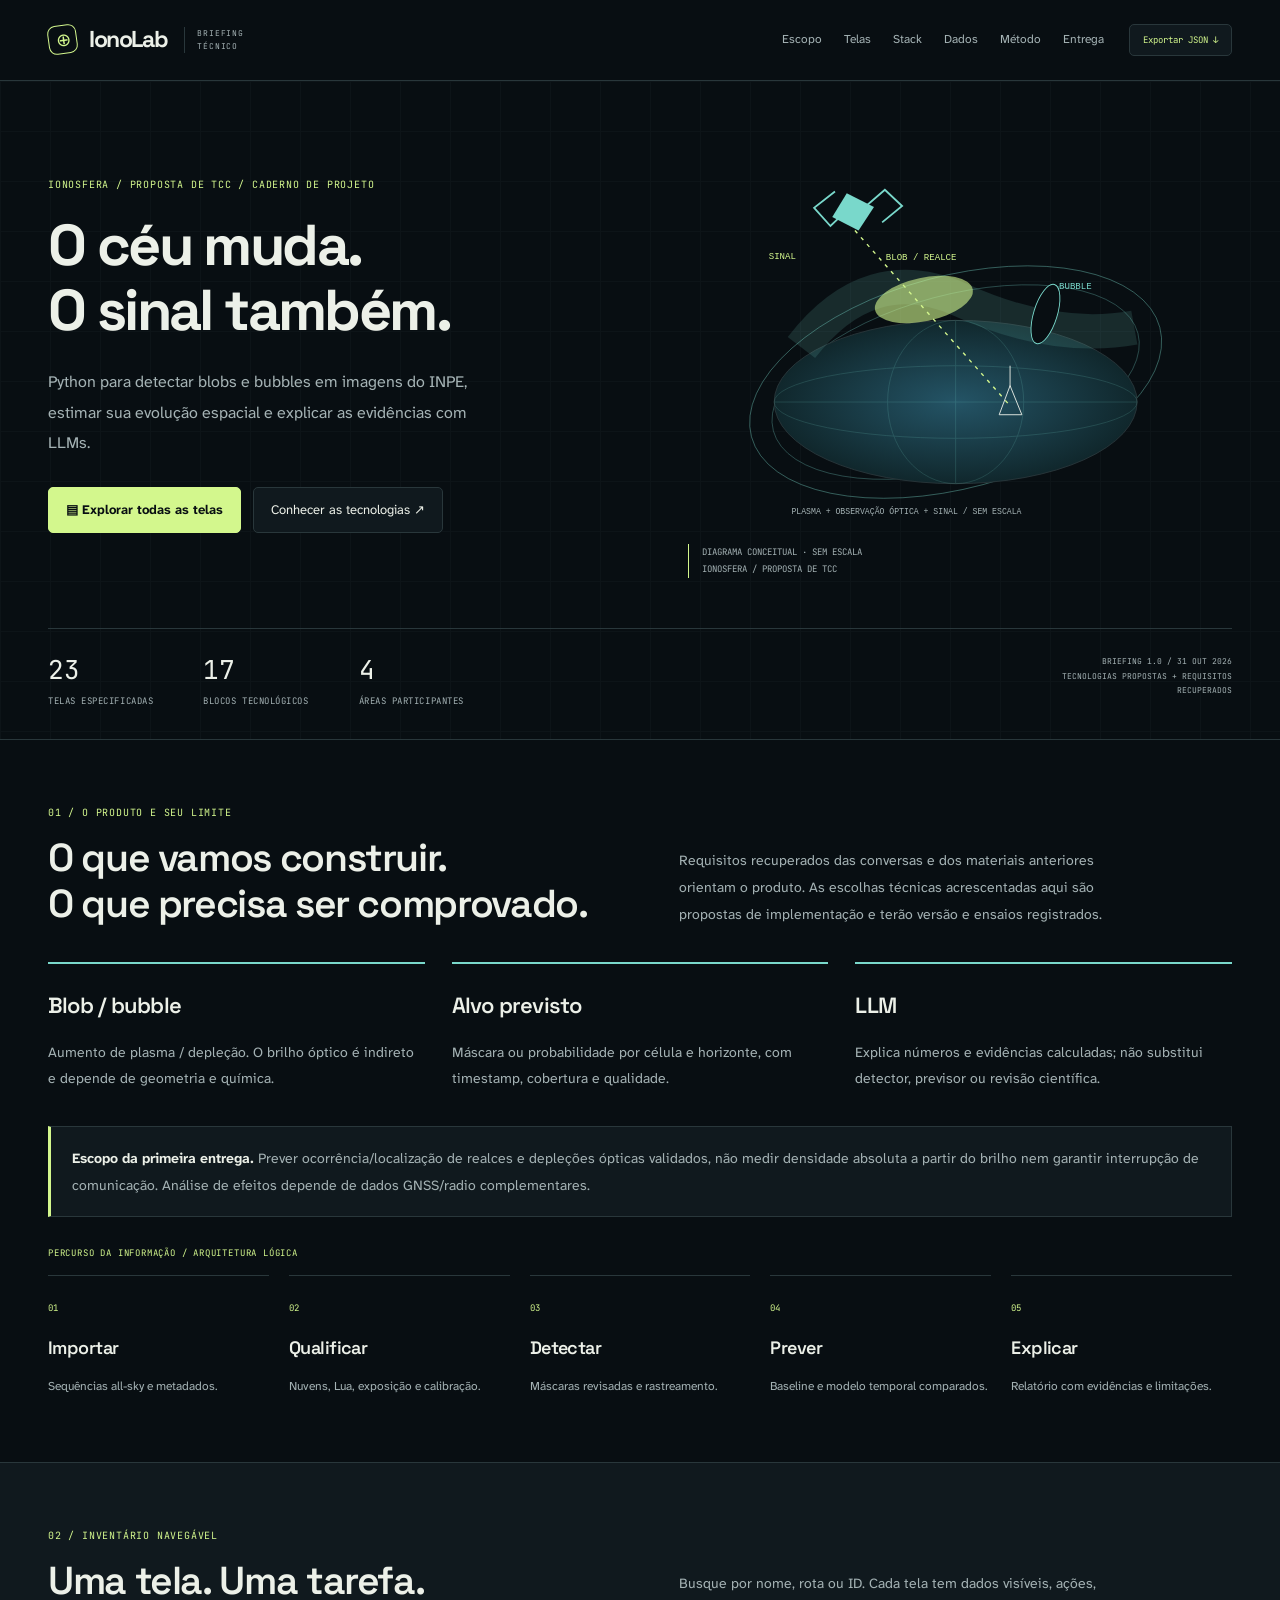
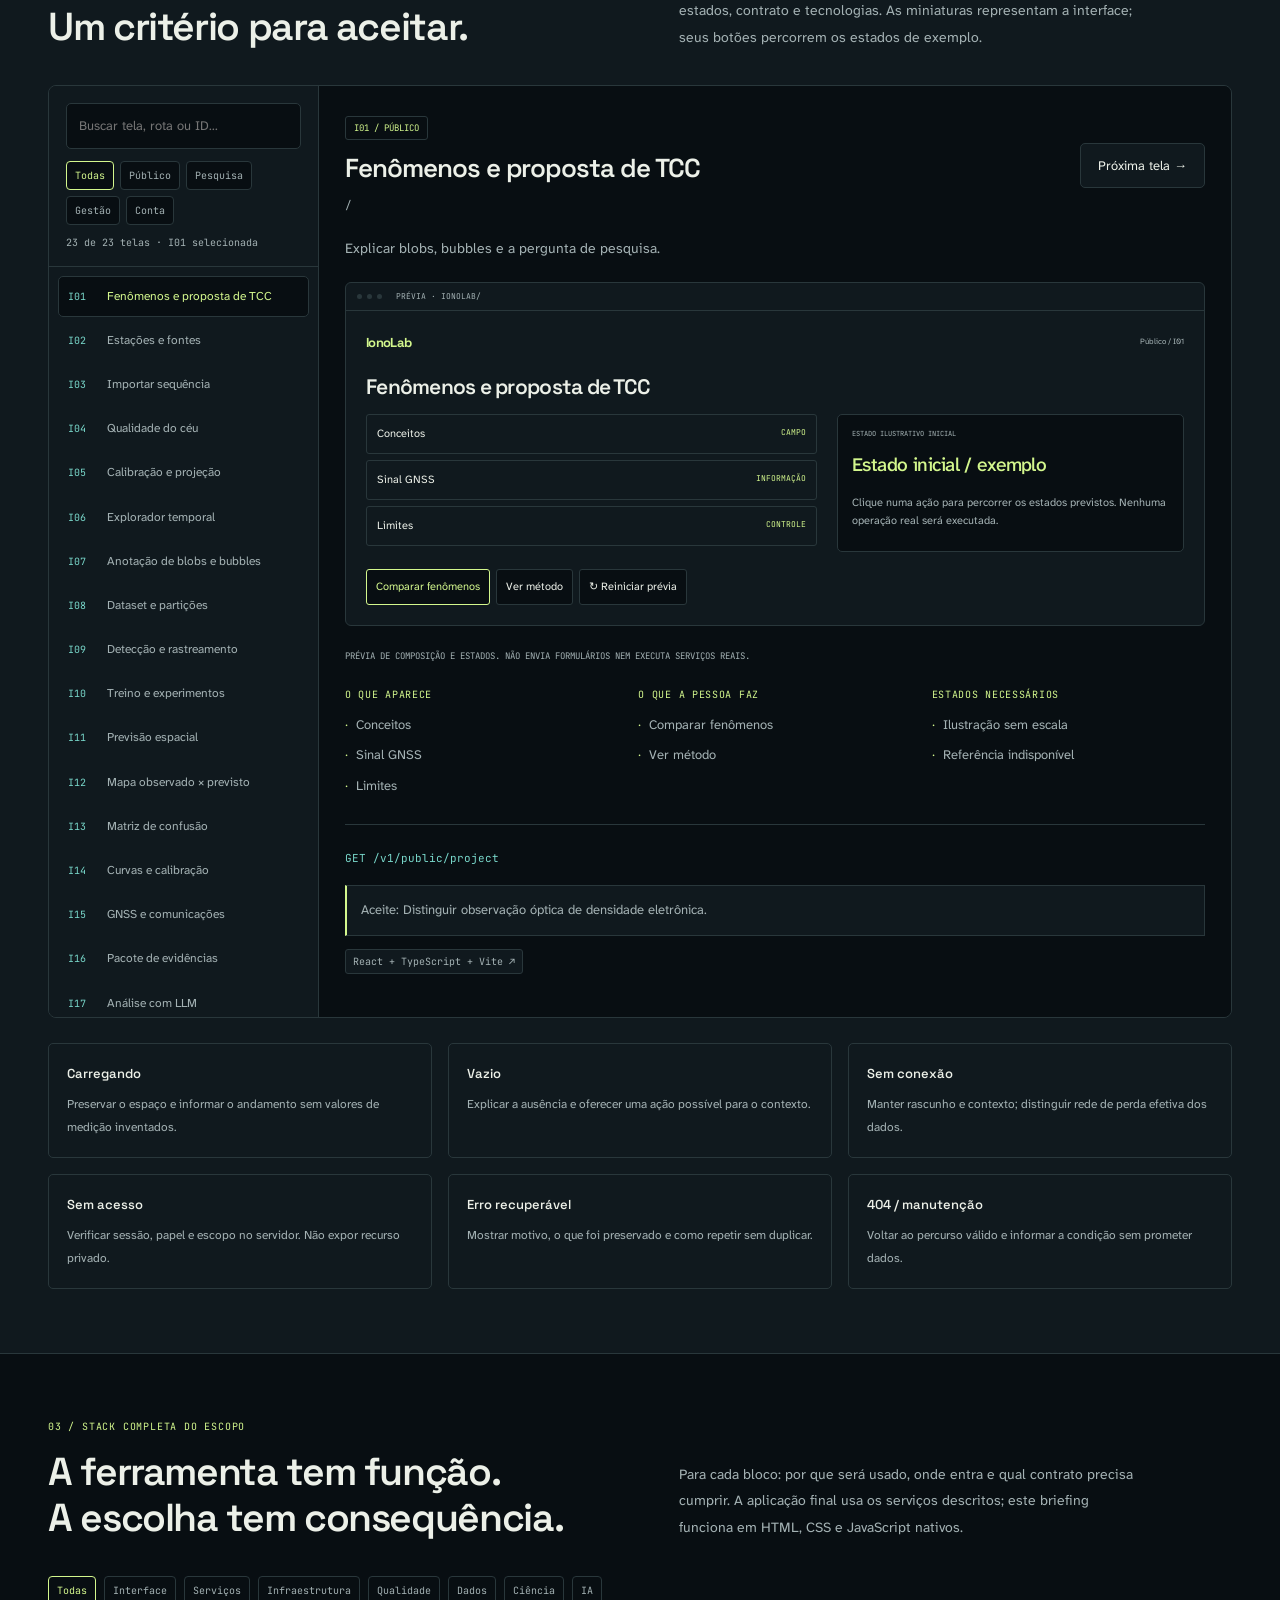
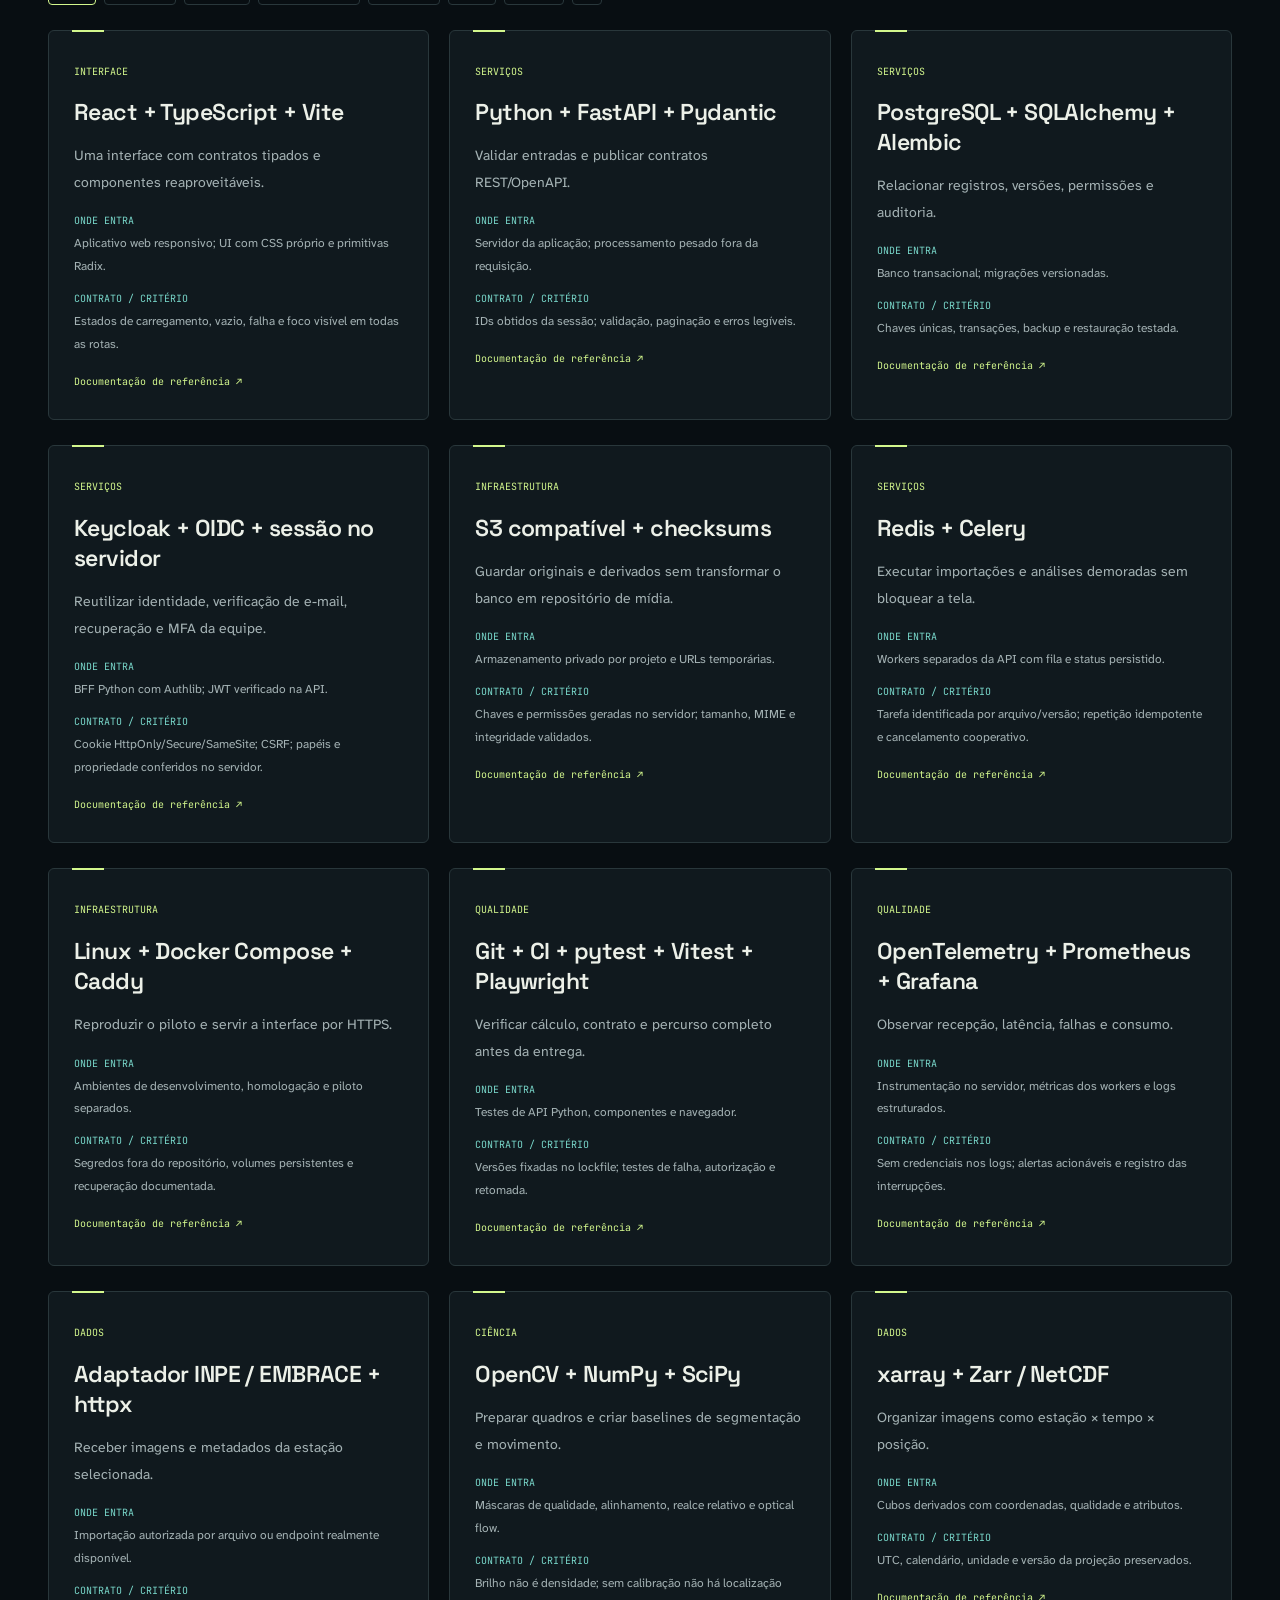
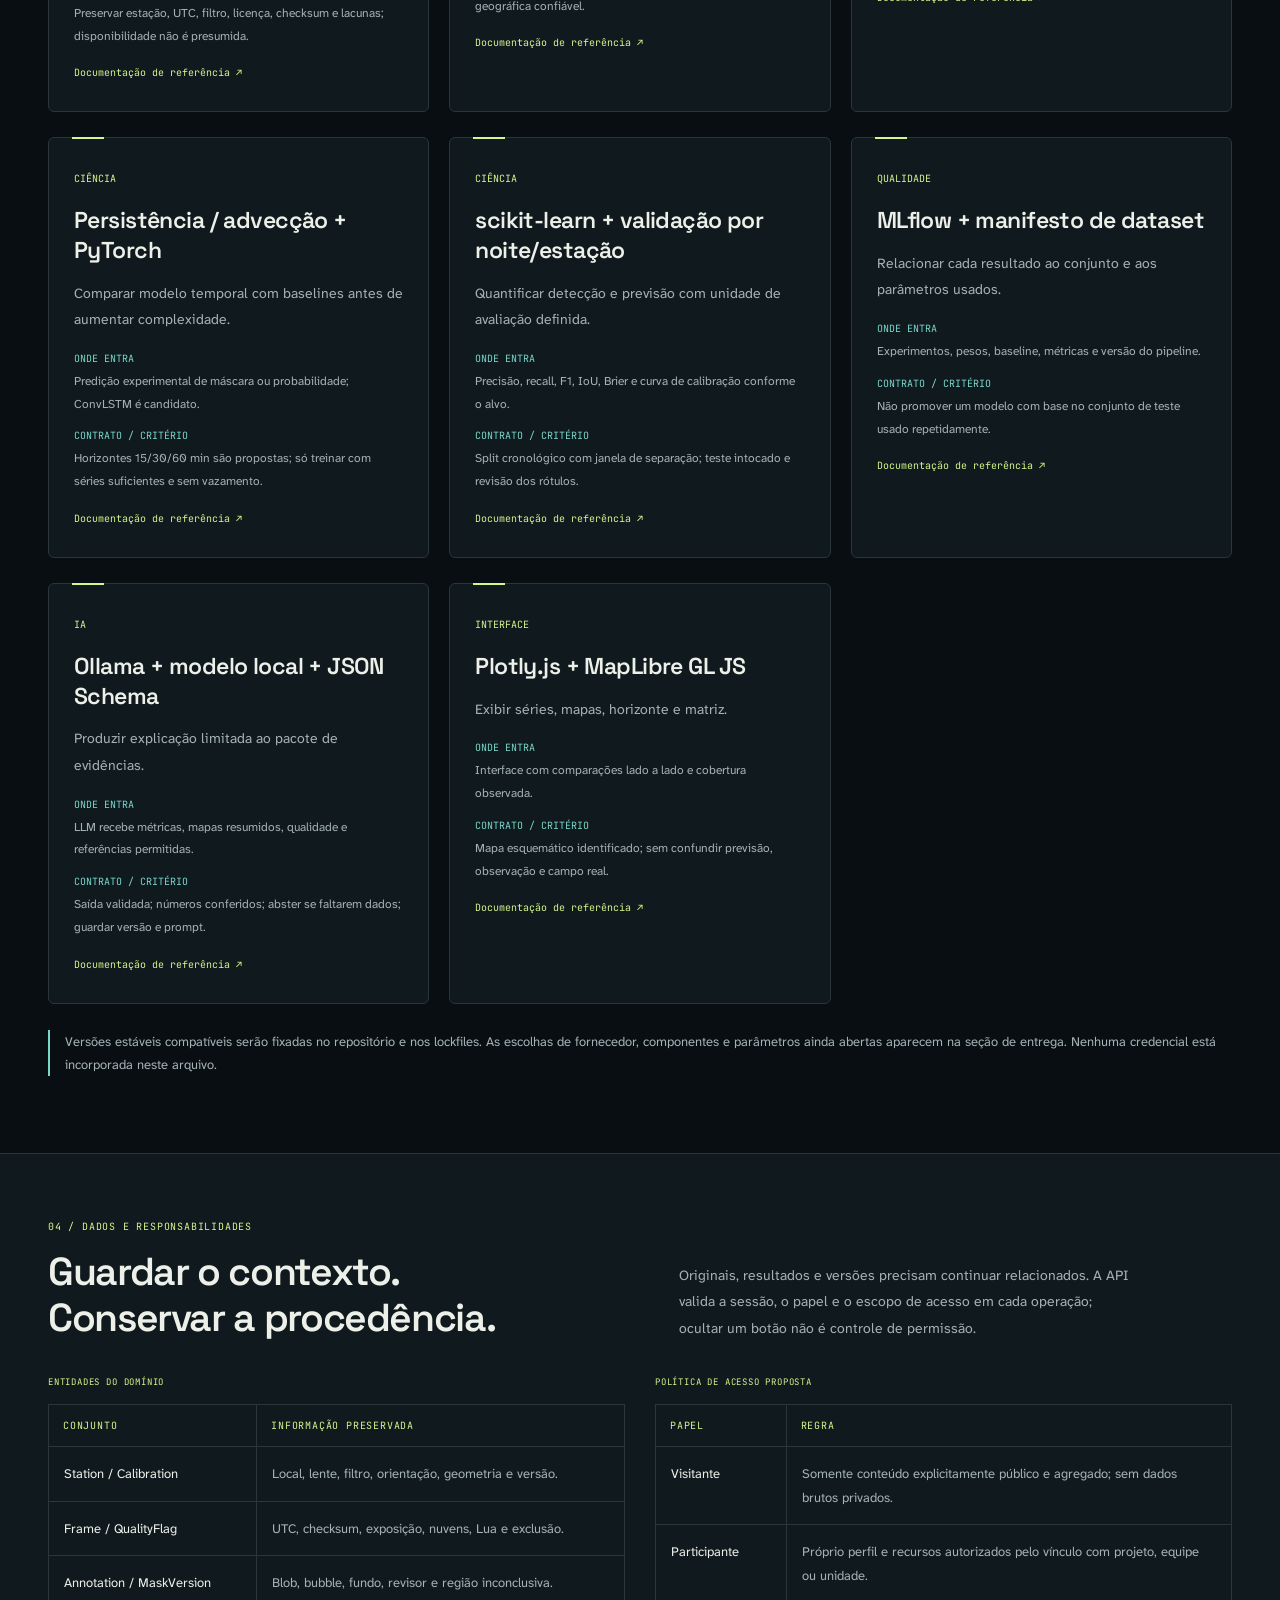
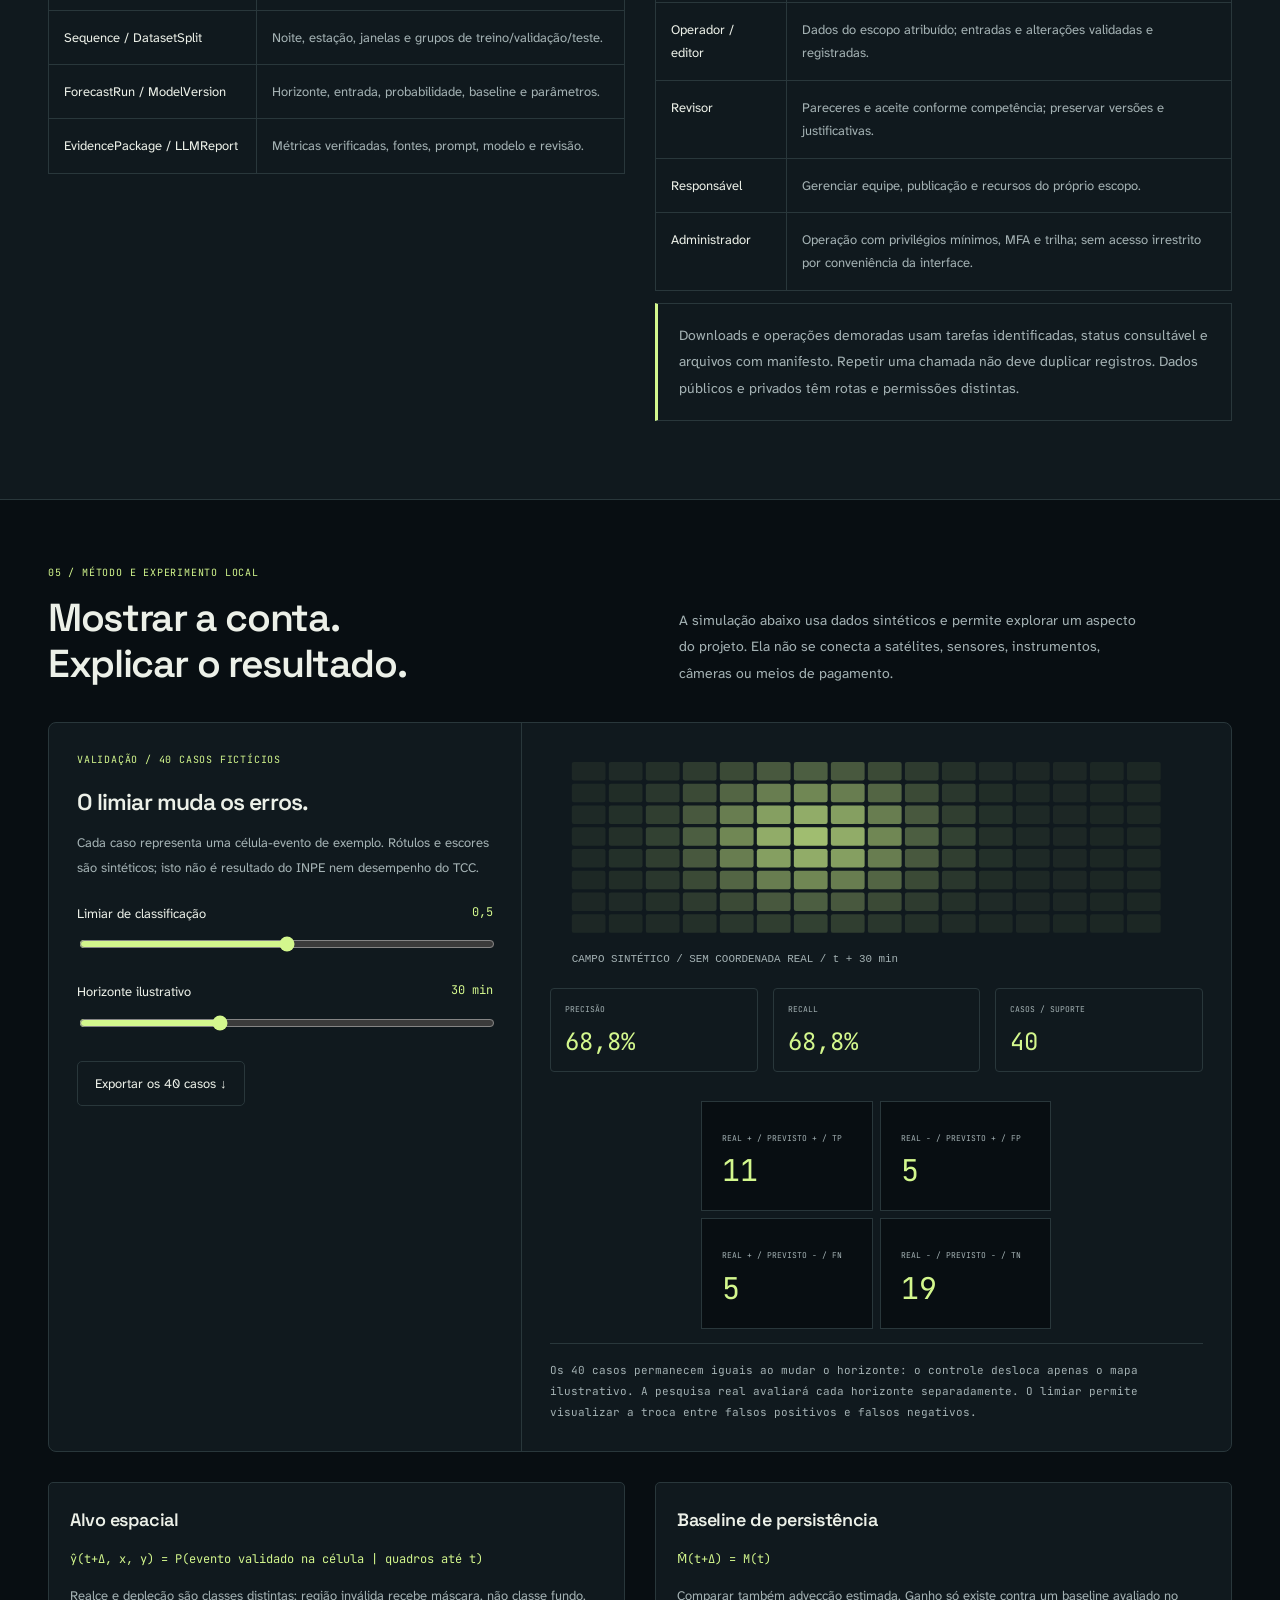
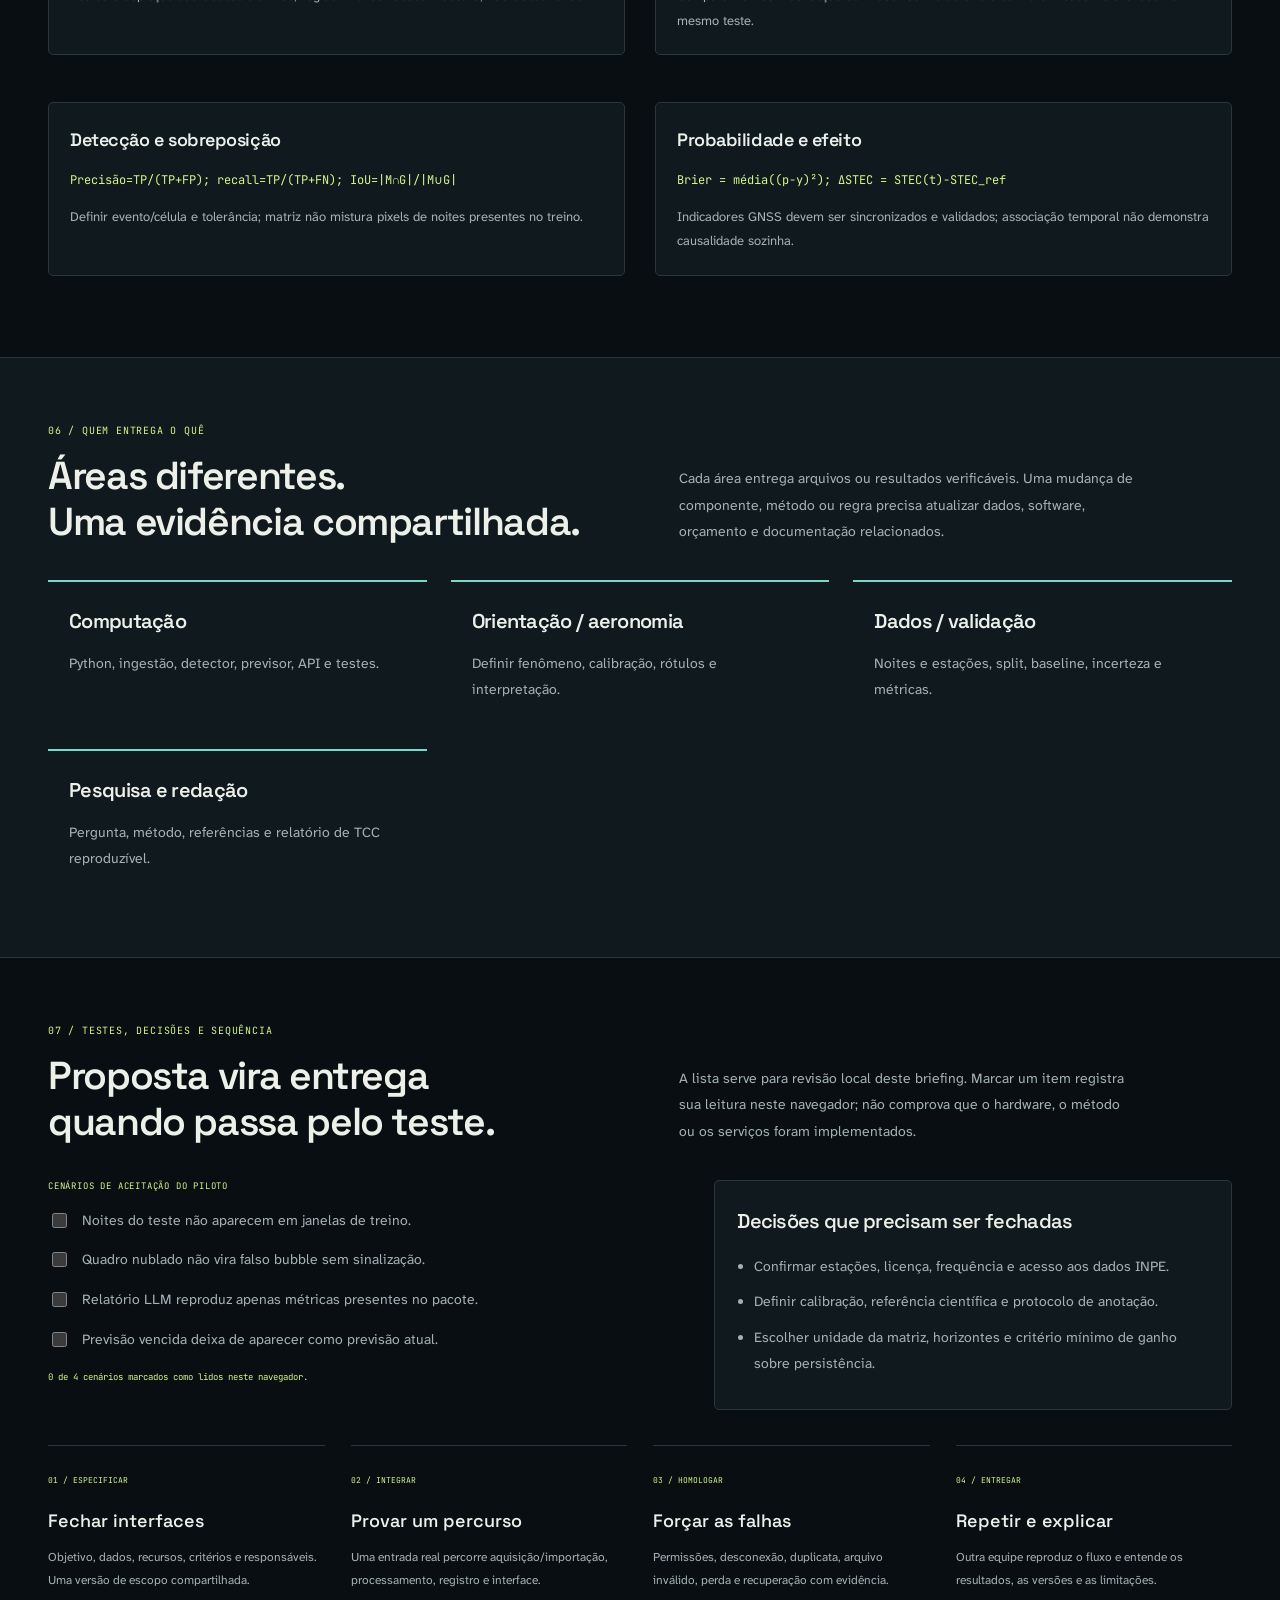
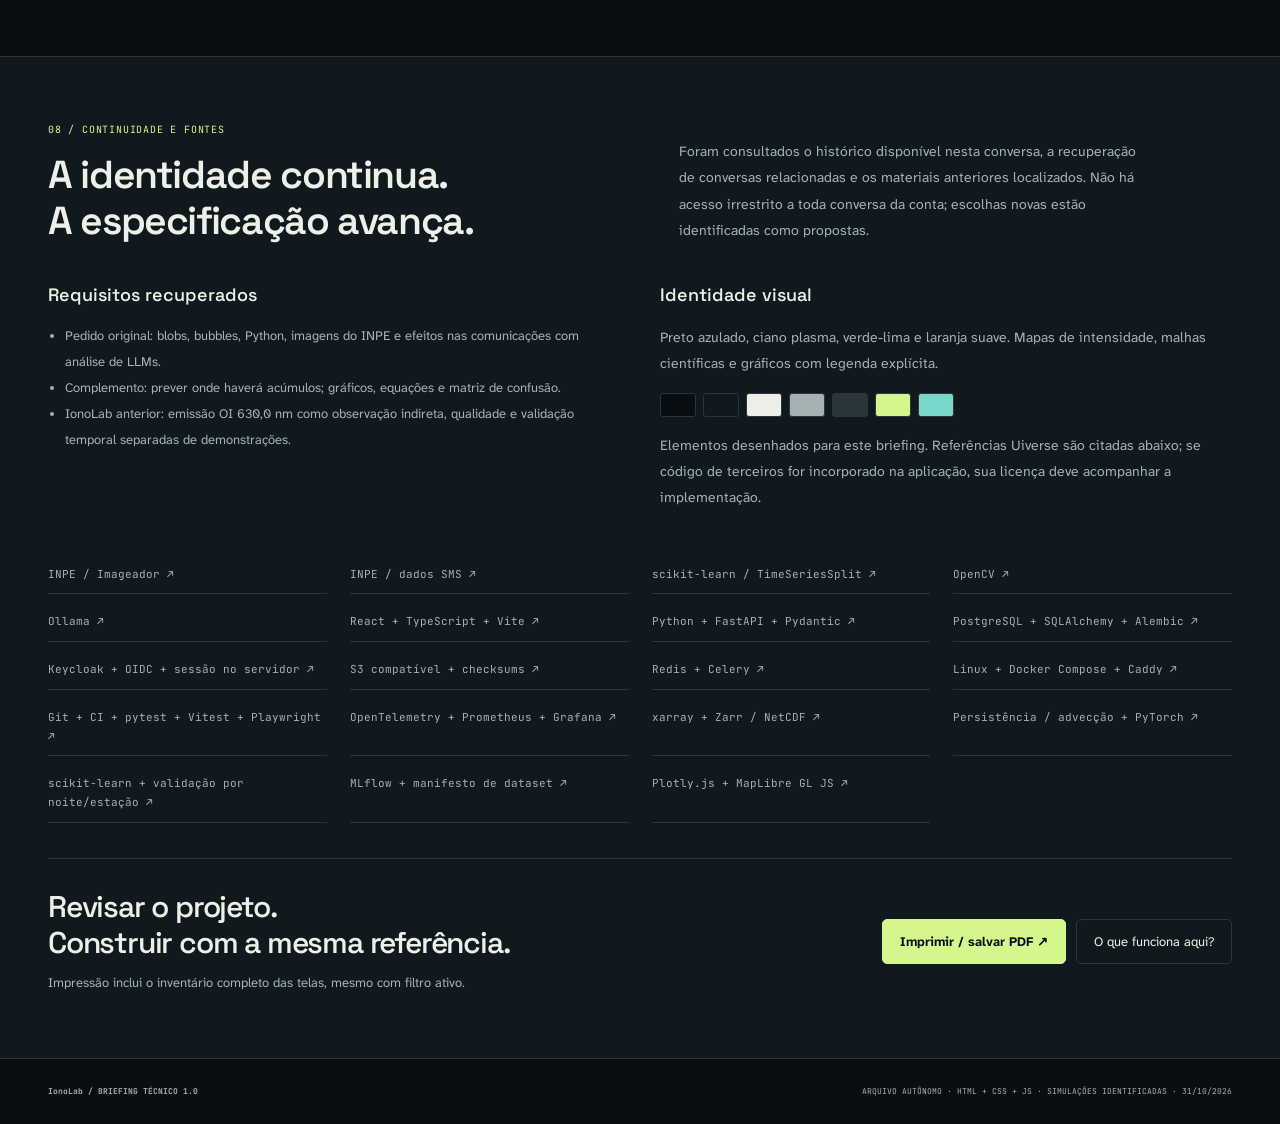
==== index.html @ 48315070 "feat: publica briefing com tipografia própria, fontes offline e documentação" ====
<!doctype html><html lang="pt-BR"><head><meta charset="utf-8"><meta name="viewport" content="width=device-width,initial-scale=1"><meta name="theme-color" content="#080e12"><meta name="description" content="Briefing técnico navegável — IonoLab. Tecnologias, telas, arquitetura, métodos e critérios de aceite."><title>IonoLab — Briefing técnico navegável</title><style>
:root{--bg:#080e12;--panel:#10191e;--ink:#ecf0e8;--muted:#a4b2b4;--line:#29373b;--accent:#d3f78d;--second:#79d8cb;--mono:ui-monospace,SFMono-Regular,Consolas,monospace;--sans:Inter,"Segoe UI",Arial,sans-serif;--serif:Georgia,"Times New Roman",serif;color-scheme:dark}*{box-sizing:border-box}html{scroll-behavior:smooth;scroll-padding-top:95px}body{margin:0;background:var(--bg);color:var(--ink);font:14px/1.7 var(--sans)}button,input,select{font:inherit;color:inherit}button,a,input,select{-webkit-tap-highlight-color:transparent}button,a{touch-action:manipulation}button{cursor:pointer}a{color:inherit;text-decoration:none}button:disabled{opacity:.4;cursor:default}button:focus-visible,a:focus-visible,input:focus-visible,select:focus-visible{outline:3px solid var(--second);outline-offset:4px}::selection{background:var(--accent);color:var(--bg)}.container{width:min(1240px,calc(100% - 96px));margin:auto}.skip{position:fixed;left:15px;top:-100px;z-index:100;background:var(--accent);color:var(--bg);padding:12px}.skip:focus{top:12px}.sr-only{position:absolute;width:1px;height:1px;overflow:hidden;clip-path:inset(50%);white-space:nowrap}header{position:sticky;top:0;z-index:20;background:var(--bg);border-bottom:1px solid var(--line)}.nav{height:80px;display:flex;align-items:center;gap:36px}.brand{font-size:23px;font-weight:850;letter-spacing:-.06em;display:flex;align-items:center;gap:12px;white-space:nowrap}.brand-icon{height:29px;width:29px;border:1px solid var(--accent);display:grid;place-items:center;color:var(--accent);border-radius:8px;font:18px var(--mono);transform:rotate(-8deg)}.brand small{font:7px/1.6 var(--mono);letter-spacing:.1em;white-space:normal;color:var(--muted);border-left:1px solid var(--line);padding-left:12px;margin-left:5px}.navlinks{margin-left:auto;display:flex;gap:25px;color:var(--muted);font-size:10px}.navlinks a:hover{color:var(--accent)}.menu-btn{display:none;border:1px solid var(--line);background:var(--panel);padding:7px 10px;border-radius:6px}.nav-export{border:1px solid var(--line);background:var(--panel);padding:9px 13px;font:9px var(--mono);border-radius:5px;color:var(--accent)}.eyebrow{font:9px/1.7 var(--mono);letter-spacing:.12em;text-transform:uppercase;color:var(--accent);display:block;margin-bottom:20px}.hero{position:relative;overflow:hidden;border-bottom:1px solid var(--line);padding:67px 0 0}.hero:before{content:"";position:absolute;inset:0;background-image:radial-gradient(var(--line) .7px,transparent .7px);background-size:23px 23px;opacity:.3;pointer-events:none}.hero-grid{display:grid;grid-template-columns:1.08fr 1fr;gap:35px;align-items:center;position:relative}.hero h1{font-size:clamp(40px,4.6vw,68px);line-height:1.06;letter-spacing:-.06em;font-weight:700;margin:0 0 25px;white-space:pre-line}.hero h1 em{font-style:normal;color:var(--accent)}.hero p{max-width:460px;font-size:14px;color:var(--muted);line-height:1.9}.hero-actions{display:flex;gap:12px;margin:29px 0 27px;flex-wrap:wrap}.btn{padding:12px 17px;border:1px solid var(--line);border-radius:5px;display:inline-flex;align-items:center;justify-content:center;gap:9px;background:var(--panel);color:var(--ink);font-size:11px;line-height:1.5;transition:transform .2s,border-color .2s}.btn:hover{border-color:var(--accent);transform:translateY(-2px)}.btn.primary{background:var(--accent);border-color:var(--accent);color:var(--bg);font-weight:700}.hero-diagram{min-width:0;position:relative}.hero-diagram svg{display:block;width:100%;height:auto}.diagram-caption{font:8px/1.8 var(--mono);color:var(--muted);border-left:1px solid var(--accent);padding-left:13px;margin:15px 0 10px}.hero-strip{position:relative;display:flex;gap:50px;border-top:1px solid var(--line);margin-top:40px;padding:25px 0}.hero-strip b{font:26px var(--mono);display:block;line-height:1.2}.hero-strip span{font:8px var(--mono);letter-spacing:.06em;color:var(--muted);text-transform:uppercase}.edition{margin-left:auto;max-width:220px;font:8px/1.8 var(--mono);color:var(--muted);text-align:right}.section{padding:64px 0;border-bottom:1px solid var(--line)}.section.alt{background:var(--panel)}.section-head{display:grid;grid-template-columns:1.1fr .9fr;gap:60px;align-items:end;margin-bottom:35px}.section-head h2{font-size:39px;line-height:1.15;letter-spacing:-.045em;margin:0;font-weight:600}.section-head p{font-size:12px;color:var(--muted);line-height:1.9;margin:0;max-width:460px}.section-head .eyebrow{margin-bottom:14px}.scope-grid{display:grid;grid-template-columns:repeat(3,1fr);gap:27px}.scope-item{border-top:2px solid var(--second);padding:22px 0}.scope-item h3{font-size:22px;letter-spacing:-.035em;margin:0 0 13px}.scope-item p{font-size:12px;color:var(--muted);margin:0}.scope-note{padding:18px 21px;border:1px solid var(--line);background:var(--panel);border-left:3px solid var(--accent);font-size:12px;color:var(--muted);margin-top:12px}.scope-note strong{color:var(--ink)}.subheading{font:9px var(--mono);letter-spacing:.09em;text-transform:uppercase;color:var(--accent);margin:30px 0 16px}.flow{display:grid;grid-template-columns:repeat(5,1fr);gap:20px}.flow-item{border-top:1px solid var(--line);padding-top:16px}.flow-item small{font:9px var(--mono);color:var(--accent)}.flow-item h3{font-size:18px;font-weight:550;letter-spacing:-.03em;margin:11px 0}.flow-item p{font-size:11px;color:var(--muted);margin:0}.explorer{display:grid;grid-template-columns:270px 1fr;border:1px solid var(--line);border-radius:8px;overflow:hidden}.sidebar{background:var(--panel);border-right:1px solid var(--line);min-width:0}.search-area{padding:17px;border-bottom:1px solid var(--line)}.search-area input{width:100%;border:1px solid var(--line);border-radius:5px;padding:10px 12px;font-size:11px;background:var(--bg)}.filters{display:flex;gap:6px;flex-wrap:wrap;margin-top:12px}.chip{font:9px var(--mono);border:1px solid var(--line);border-radius:4px;background:var(--bg);padding:6px 8px;line-height:1.5;color:var(--muted)}.chip[aria-pressed=true]{border-color:var(--accent);color:var(--accent)}.search-count{font:8px var(--mono);color:var(--muted);margin:11px 0 0}.screen-list{max-height:750px;overflow:auto;padding:9px;scrollbar-width:thin;scrollbar-color:var(--line) transparent}.screen-button{width:100%;display:flex;gap:12px;text-align:left;border:1px solid transparent;background:transparent;color:var(--muted);font-size:11px;line-height:1.5;padding:10px 9px;border-radius:5px;margin-bottom:3px}.screen-button span:first-child{font:9px var(--mono);color:var(--second);width:27px;flex-shrink:0;padding-top:3px}.screen-button.active{border-color:var(--line);background:var(--bg);color:var(--accent)}.screen-button:hover{border-color:var(--line)}.workspace{padding:26px;min-width:0;background:var(--bg)}.detail-top{display:flex;justify-content:space-between;gap:25px;align-items:center;margin-bottom:17px}.badge{font:8px var(--mono);text-transform:uppercase;color:var(--accent);border:1px solid var(--line);padding:5px 8px;border-radius:3px;display:inline-block}.detail-top h3{font-size:26px;letter-spacing:-.04em;font-weight:600;line-height:1.2;margin:12px 0 6px}.detail-top code{font:10px var(--mono);color:var(--muted);overflow-wrap:anywhere}.next-btn{font-size:10px;flex-shrink:0;padding:8px 12px}.screen-goal{font-size:12px;line-height:1.8;color:var(--muted);margin:0 0 20px}.mock-frame{border:1px solid var(--line);border-radius:6px;overflow:hidden;margin-bottom:22px;background:var(--panel)}.mock-bar{height:28px;display:flex;align-items:center;gap:5px;padding:0 11px;border-bottom:1px solid var(--line);font:8px var(--mono);color:var(--muted)}.mock-bar i{width:5px;height:5px;background:var(--line);border-radius:50%}.mock-bar span{margin-left:9px;white-space:nowrap;overflow:hidden;text-overflow:ellipsis}.mock{padding:20px;min-height:240px;position:relative}.mock-top{display:flex;align-items:center;justify-content:space-between;margin-bottom:20px;font-size:8px;color:var(--muted)}.mock-top b{font-weight:800;font-size:13px;letter-spacing:-.05em;color:var(--accent)}.mock-headline{font-size:20px;line-height:1.2;letter-spacing:-.035em;font-weight:600;margin:0 0 15px}.mock-content{display:grid;grid-template-columns:1.3fr 1fr;gap:20px}.mock-rows{margin:0;padding:0;list-style:none}.mock-rows li{padding:9px 10px;border:1px solid var(--line);border-radius:3px;font-size:9px;display:flex;justify-content:space-between;margin-bottom:6px;gap:15px}.mock-rows small{color:var(--accent);font:7px var(--mono);padding-top:3px}.mock-state{border:1px solid var(--line);border-radius:5px;padding:14px;background:var(--bg)}.mock-state>span{font:7px var(--mono);color:var(--muted);display:block;margin-bottom:10px}.mock-state b{font-size:18px;color:var(--accent);font-weight:500;letter-spacing:-.03em}.mock-state p{font-size:9px;line-height:1.7;color:var(--muted);margin:10px 0 0}.mock-actions{display:flex;gap:6px;flex-wrap:wrap;margin-top:17px}.mock-action{font-size:8px;border:1px solid var(--line);border-radius:3px;padding:7px 9px;background:var(--bg);color:var(--ink)}.mock-action:first-child{border-color:var(--accent);color:var(--accent)}.mock-caption{font:8px/1.7 var(--mono);color:var(--muted);margin:0 0 24px}.spec-grid{display:grid;grid-template-columns:1fr 1fr 1fr;gap:20px}.spec h4{font:8px var(--mono);text-transform:uppercase;letter-spacing:.07em;color:var(--accent);margin:0 0 12px}.spec ul{list-style:none;margin:0;padding:0}.spec li{font-size:11px;color:var(--muted);margin-bottom:7px;padding-left:11px;position:relative;line-height:1.7}.spec li:before{content:'·';color:var(--accent);position:absolute;left:0}.contract{margin-top:20px;padding-top:18px;border-top:1px solid var(--line)}.contract code{font:10px/1.8 var(--mono);overflow-wrap:anywhere;color:var(--second)}.accept{border:1px solid var(--line);border-left:2px solid var(--accent);background:var(--panel);padding:12px 14px;font-size:11px;color:var(--muted);line-height:1.8}.tech-links{display:flex;gap:7px;flex-wrap:wrap}.tech-links button{font:8px var(--mono);border:1px solid var(--line);background:var(--panel);padding:5px 7px;border-radius:3px;color:var(--muted)}.global-states{display:grid;grid-template-columns:repeat(3,1fr);gap:16px;margin-top:25px}.global-states article{border:1px solid var(--line);border-radius:5px;padding:18px}.global-states h3{font-size:13px;margin:0 0 8px;font-weight:550}.global-states p{font-size:11px;color:var(--muted);margin:0}.tech-filters{display:flex;gap:8px;flex-wrap:wrap;margin-bottom:25px}.tech-grid{display:grid;grid-template-columns:repeat(3,1fr);gap:20px}.tech-card{border:1px solid var(--line);border-radius:6px;background:var(--panel);padding:23px;scroll-margin-top:110px;position:relative}.tech-card:before{content:'';position:absolute;left:23px;top:-1px;width:32px;height:2px;background:var(--accent)}.tech-card small{font:8px var(--mono);text-transform:uppercase;color:var(--accent)}.tech-card h3{font-size:21px;font-weight:550;line-height:1.3;letter-spacing:-.035em;margin:14px 0}.tech-card p{font-size:12px;color:var(--muted);line-height:1.85}.tech-card dl{margin:19px 0 0}.tech-card dt{font:8px var(--mono);color:var(--second);text-transform:uppercase;margin-top:14px;margin-bottom:5px}.tech-card dd{font-size:10px;color:var(--muted);line-height:1.8;margin:0}.tech-card a{font:8px var(--mono);display:inline-block;margin-top:19px;color:var(--accent)}.stack-note{border-left:2px solid var(--second);padding-left:15px;font-size:11px;color:var(--muted);margin-top:26px}.data-grid{display:grid;grid-template-columns:1fr 1fr;gap:30px}.data-table{width:100%;border-collapse:collapse;font-size:11px}.data-table th{text-align:left;font:8px var(--mono);letter-spacing:.08em;color:var(--accent);padding:14px;background:var(--panel);border:1px solid var(--line)}.data-table td{padding:15px;border:1px solid var(--line);color:var(--muted);vertical-align:top;line-height:1.8}.data-table td:first-child{color:var(--ink);min-width:130px}.data-table code{font:9px var(--mono);overflow-wrap:anywhere;color:var(--second)}.method-card{border:1px solid var(--line);padding:21px;border-radius:5px;background:var(--panel);margin-bottom:17px;break-inside:avoid}.method-card h3{font-size:16px;font-weight:550;letter-spacing:-.025em;margin:0 0 12px}.method-card code{font:11px/1.9 var(--mono);display:block;overflow-wrap:anywhere;color:var(--accent)}.method-card p{font-size:11px;line-height:1.8;color:var(--muted);margin:13px 0 0}.lab{display:grid;grid-template-columns:.8fr 1.2fr;border:1px solid var(--line);border-radius:8px;overflow:hidden;background:var(--panel)}.lab-controls{padding:28px;border-right:1px solid var(--line)}.lab-controls h3{font-size:23px;line-height:1.25;letter-spacing:-.04em;margin:0 0 15px;font-weight:550}.lab-controls p{font-size:11px;color:var(--muted);line-height:1.9;margin:0 0 23px}.control{margin-bottom:20px}.control label{display:flex;justify-content:space-between;gap:20px;font-size:11px;line-height:1.6}.control output{color:var(--accent);font:11px var(--mono)}.control input[type=range]{width:100%;margin-top:12px;accent-color:var(--accent)}.control select,.control input[type=number]{width:100%;border:1px solid var(--line);background:var(--bg);padding:9px;margin-top:9px;border-radius:4px}.lab-output{padding:28px;min-width:0;align-content:center;display:grid;gap:14px}.lab-output svg{display:block;width:100%;height:auto}.lab-summary{font:10px/1.9 var(--mono);color:var(--muted);border-top:1px solid var(--line);padding-top:16px}.metrics-row{display:grid;grid-template-columns:repeat(3,1fr);gap:15px;margin-bottom:15px}.mini-metric{border:1px solid var(--line);border-radius:4px;padding:14px}.mini-metric span{font:8px var(--mono);color:var(--muted);display:block;line-height:1.6}.mini-metric b{font:24px var(--mono);color:var(--accent);display:block;margin-top:10px}.matrix{display:grid;grid-template-columns:1fr 1fr;gap:7px;max-width:350px;margin:auto;width:100%}.matrix div{padding:20px;border:1px solid var(--line);background:var(--bg)}.matrix small{font:8px var(--mono);color:var(--muted)}.matrix b{font:30px var(--mono);display:block;color:var(--accent)}.vote-buttons{display:grid;gap:8px}.vote-buttons button{padding:11px;text-align:left;font-size:11px;background:var(--bg);border:1px solid var(--line);border-radius:4px}.vote-buttons button[aria-pressed=true]{border-color:var(--accent);color:var(--accent)}.team-grid{display:grid;grid-template-columns:repeat(3,1fr);gap:24px}.team-card{padding:21px;border-top:2px solid var(--second);background:var(--panel)}.team-card h3{font-size:20px;font-weight:550;letter-spacing:-.035em;margin:0 0 12px}.team-card p{font-size:12px;color:var(--muted);line-height:1.85;margin:0}.delivery-grid{display:grid;grid-template-columns:1.2fr 1fr;gap:45px}.checks{display:grid;gap:14px}.check{display:flex;gap:12px;font-size:12px;align-items:flex-start;color:var(--muted)}.check input{margin-top:5px;accent-color:var(--accent);width:15px;height:15px;flex-shrink:0}.decisions{padding:22px;border:1px solid var(--line);background:var(--panel);border-radius:5px}.decisions h3{font-size:20px;letter-spacing:-.035em;font-weight:550;margin:0 0 15px}.decisions ul{margin:0;padding-left:17px;font-size:12px;color:var(--muted);line-height:1.9}.decisions li{margin-bottom:10px}.review-count{font:9px var(--mono);color:var(--accent);margin-top:18px}.phases{display:grid;grid-template-columns:repeat(4,1fr);gap:26px;margin-top:35px}.phase{border-top:1px solid var(--line);padding-top:18px}.phase small{font:8px var(--mono);color:var(--accent)}.phase h3{font-size:18px;font-weight:550;margin:12px 0 9px}.phase p{font-size:11px;color:var(--muted);margin:0}.history-grid{display:grid;grid-template-columns:1fr 1fr;gap:40px}.history-grid ul{margin:0;padding-left:17px;color:var(--muted);font-size:11px;line-height:2}.identity-swatch{display:flex;gap:7px;margin:16px 0}.identity-swatch i{width:36px;height:24px;border:1px solid var(--line);border-radius:3px}.history-grid h3{font-size:18px;font-weight:550;margin:0 0 12px}.history-grid p{font-size:12px;color:var(--muted);line-height:1.9}.references{display:grid;grid-template-columns:repeat(4,1fr);gap:8px 23px;margin-top:30px}.references a{font:9px/1.7 var(--mono);border-bottom:1px solid var(--line);padding:10px 0;color:var(--muted)}.references a:hover{color:var(--accent)}.closing{display:flex;justify-content:space-between;align-items:center;gap:30px;margin-top:35px;padding-top:30px;border-top:1px solid var(--line)}.closing h2{font-size:30px;letter-spacing:-.04em;font-weight:550;line-height:1.2;margin:0 0 10px}.closing p{font-size:11px;color:var(--muted);margin:0}.closing-actions{display:flex;gap:10px;flex-wrap:wrap}footer{padding:25px 0;font:8px/1.9 var(--mono);color:var(--muted)}.footer-inner{display:flex;justify-content:space-between;gap:30px}.toast{position:fixed;bottom:25px;left:50%;transform:translate(-50%,20px);max-width:calc(100% - 32px);padding:12px 20px;border:1px solid var(--accent);background:var(--panel);color:var(--ink);font-size:11px;z-index:50;border-radius:6px;opacity:0;pointer-events:none;transition:.2s}.toast.show{opacity:1;transform:translate(-50%,0)}dialog{background:var(--panel);color:var(--ink);border:1px solid var(--line);border-radius:10px;padding:30px;max-width:580px;width:calc(100% - 32px)}dialog::backdrop{background:#000a;backdrop-filter:blur(5px)}dialog h2{font-size:26px;letter-spacing:-.035em;margin:0 0 20px}dialog p{font-size:12px;line-height:1.9;color:var(--muted)}.print-appendix{display:none}noscript{display:block;background:var(--accent);color:var(--bg);padding:14px;text-align:center}
body[data-theme=coro] h1,body[data-theme=coro] .section-head h2{font-family:var(--serif);font-weight:400;letter-spacing:-.055em}body[data-theme=coro] .hero:before{background-image:repeating-linear-gradient(90deg,transparent,transparent 79px,var(--line) 80px);opacity:.22}body[data-theme=mesaar] .hero h1{font-weight:750}body[data-theme=mesaar] .btn,body[data-theme=mesaar] .lab,body[data-theme=mesaar] .tech-card{box-shadow:3px 3px 0 #282b28;border:1px solid #282b28;border-radius:6px}body[data-theme=mesaar] .btn.primary{background:#74dba0;color:#20342b}body[data-theme=esp32] .hero h1{font-family:var(--serif);font-weight:700;letter-spacing:-.055em;font-size:clamp(48px,5.8vw,83px);color:#fff1d7}body[data-theme=esp32] .hero{background:radial-gradient(ellipse at 80% 80%,#6b255230,transparent 65%)}body[data-theme=esp32] .btn,body[data-theme=esp32] .chip{border-radius:30px}body[data-theme=esp32] .brand{font-family:var(--serif);font-size:29px}body[data-theme=esp32] .section-head h2{font-family:var(--serif);font-size:43px}body[data-theme=cubesat] .btn.primary{background:linear-gradient(135deg,#d6ff9d,#c7ff70);box-shadow:0 0 30px #c7ff7016}body[data-theme=cubesat] .hero:before{background-image:radial-gradient(#d1c8ff 1px,transparent 1px);background-size:70px 57px;opacity:.12}body[data-theme=ionolab] .hero:before{background-image:linear-gradient(var(--line) 1px,transparent 1px),linear-gradient(90deg,var(--line) 1px,transparent 1px);background-size:50px 50px;opacity:.15}
@media(min-width:1600px){.hero{padding-top:85px}.hero h1{font-size:76px}.section{padding:80px 0}}@media(max-width:1100px){.container{width:calc(100% - 52px)}.nav{gap:22px}.navlinks{gap:17px}.brand{font-size:20px}.brand small{display:none}.tech-grid{grid-template-columns:1fr 1fr}.hero h1{font-size:50px}.hero-grid{gap:20px}.section-head{gap:30px}.explorer{grid-template-columns:235px 1fr}.workspace{padding:22px}.mock-content{gap:12px}.mock{padding:17px}.references{grid-template-columns:repeat(3,1fr)}}@media(max-width:760px){html{scroll-padding-top:80px}.container{width:calc(100% - 36px)}.nav{height:68px;gap:13px}.brand{font-size:22px}.brand small{display:block;font-size:6px}.navlinks{position:absolute;top:68px;left:0;right:0;background:var(--panel);padding:20px;border-bottom:1px solid var(--line);display:none;flex-wrap:wrap;font-size:12px;gap:20px}.navlinks.open{display:flex}.menu-btn{display:block;margin-left:auto}.nav-export{display:none}.hero{padding-top:40px}.hero-grid{grid-template-columns:1fr;gap:15px}.hero h1{font-size:48px;max-width:550px;line-height:1.06}.hero p{font-size:13px}.eyebrow{font-size:8px;margin-bottom:20px}.hero-diagram{max-width:520px;width:100%;margin:auto}.hero-actions{margin-top:25px}.diagram-caption{font-size:8px}.hero-strip{margin-top:24px;padding:22px 0;gap:35px}.hero-strip b{font-size:23px}.hero-strip span{font-size:7px}.edition{display:none}.section{padding:43px 0}.section-head{grid-template-columns:1fr;gap:20px;margin-bottom:27px}.section-head h2{font-size:33px}.section-head p{font-size:12px;line-height:1.9}.scope-grid{grid-template-columns:1fr;gap:8px}.scope-item{padding:20px 0}.scope-item h3{font-size:21px}.scope-item p{font-size:12px}.scope-note{padding:17px;font-size:11px}.flow{grid-template-columns:1fr 1fr;gap:22px}.flow-item:last-child{grid-column:1/-1}.flow-item h3{font-size:17px}.explorer{grid-template-columns:1fr}.sidebar{border-right:0;border-bottom:1px solid var(--line)}.screen-list{max-height:190px;padding:8px;display:grid;grid-template-columns:1fr 1fr;gap:3px}.screen-button{font-size:10px;padding:8px}.search-area{padding:17px}.workspace{padding:21px 17px}.detail-top{gap:15px;align-items:flex-start}.detail-top h3{font-size:23px}.next-btn{font-size:9px;padding:7px 9px;max-width:82px}.badge{font-size:7px}.mock{padding:15px;min-height:250px}.mock-content{grid-template-columns:1fr .9fr;gap:10px}.mock-headline{font-size:18px}.mock-state{padding:11px}.mock-state b{font-size:16px}.mock-state p{font-size:8px}.mock-rows li{font-size:8px;padding:8px}.mock-rows small{font-size:6px}.spec-grid{grid-template-columns:1fr;gap:18px}.spec ul{display:flex;gap:10px 16px;flex-wrap:wrap}.spec li{font-size:11px;margin:0}.spec h4{margin-bottom:8px}.contract code{font-size:9px}.global-states{grid-template-columns:1fr 1fr;gap:12px}.global-states article{padding:15px}.global-states h3{font-size:12px}.global-states p{font-size:10px}.tech-grid{grid-template-columns:1fr;gap:18px}.tech-card{padding:23px}.tech-card h3{font-size:22px}.tech-card p{font-size:12px}.tech-card dd{font-size:11px}.tech-card a{font-size:9px}.tech-filters{gap:6px}.chip{font-size:8px}.data-grid{grid-template-columns:1fr;gap:25px}.data-table{font-size:10px}.data-table th,.data-table td{padding:12px}.data-table td:first-child{min-width:100px}.lab{grid-template-columns:1fr}.lab-controls{padding:22px;border-right:0;border-bottom:1px solid var(--line)}.lab-output{padding:22px}.metrics-row{gap:8px}.mini-metric{padding:12px}.mini-metric b{font-size:22px}.mini-metric span{font-size:7px}.lab-summary{font-size:9px}.team-grid{grid-template-columns:1fr 1fr;gap:16px}.team-card{padding:18px}.team-card h3{font-size:18px}.team-card p{font-size:11px}.delivery-grid{grid-template-columns:1fr;gap:27px}.phases{grid-template-columns:1fr 1fr;gap:27px}.history-grid{grid-template-columns:1fr;gap:25px}.references{grid-template-columns:1fr 1fr;gap:0 20px}.closing{display:block}.closing h2{font-size:27px}.closing-actions{margin-top:23px}.footer-inner{display:block}.footer-inner span{display:block;margin-top:12px}body[data-theme=esp32] .hero h1{font-size:59px}body[data-theme=esp32] .section-head h2{font-size:35px}}@media(max-width:360px){.hero h1{font-size:42px}.container{width:calc(100% - 28px)}.brand small{display:none}.hero-strip{gap:22px}.mock-content{grid-template-columns:1fr}.mock-state{display:none}.team-grid{grid-template-columns:1fr}.screen-list{grid-template-columns:1fr}.section-head h2{font-size:30px}}
@media(prefers-reduced-motion:reduce){html{scroll-behavior:auto}*,*:before,*:after{animation:none!important;transition:none!important}}
@media print{*{print-color-adjust:exact;-webkit-print-color-adjust:exact}header,.hero-actions,.hero-diagram,.explorer,.global-states,.tech-filters,.lab,.checks,.review-count,.closing,.toast,dialog,footer,.skip{display:none!important}body{background:white;color:#212121;font-size:10pt}.container{width:100%}.hero{padding:25px 0;background:white!important}.hero:before{display:none}.hero-grid{display:block}.hero h1{color:#26212a!important;font-size:38px!important}.hero p,.scope-item p,.section-head p,.flow-item p,.team-card p,.phase p,.history-grid p,.history-grid ul{color:#555;font-size:10px}.hero-strip b{color:#222}.section{padding:24px 0;background:white!important;break-before:auto}.section-head{margin-bottom:20px}.section-head h2{font-size:26px!important;color:#333}.eyebrow,.subheading{color:#734a7a}.scope-note,.tech-card,.method-card,.team-card,.decisions{background:#faf8f5;color:#333;border-color:#ccc}.scope-note,.decisions ul{color:#555}.scope-note strong{color:#333}.scope-grid{gap:25px}.scope-item h3{font-size:18px}.flow{gap:17px}.flow-item h3{font-size:15px}.tech-grid{grid-template-columns:1fr 1fr;gap:15px}.tech-card{padding:17px;break-inside:avoid;box-shadow:none!important}.tech-card h3{font-size:18px}.tech-card p,.tech-card dd{font-size:10px;color:#555}.tech-card dt,.tech-card a,.tech-card small{color:#805078}.method-card{padding:17px}.method-card code{color:#6f4277;font-size:10px}.method-card p{color:#555;font-size:10px}.data-grid{display:block}.data-table{font-size:10px}.data-table th{color:#774a72;background:#f3eff4}.data-table td,.data-table td:first-child{color:#555;border-color:#ccc}.team-grid{gap:15px}.team-card h3{font-size:17px}.delivery-grid{display:block}.decisions{margin-bottom:20px}.decisions h3{font-size:18px}.phases{gap:20px}.phase h3{font-size:16px}.references{grid-template-columns:1fr 1fr}.references a{color:#71496f;font-size:8px}.history-grid{gap:25px}.print-appendix{display:block;padding:25px 0}.print-appendix h2{font-size:25px;margin:0 0 20px;color:#333}.print-screen{border-top:1px solid #ccc;padding:17px 0;break-inside:avoid}.print-screen h3{font-size:16px;color:#4a3452;margin:0 0 6px}.print-screen p{font-size:10px;color:#555;line-height:1.7}.print-screen code{font-size:9px;color:#764775;overflow-wrap:anywhere}.print-screen strong{color:#333}}
</style><style id="friendly-typography">@font-face{font-family:'Space Grotesk';font-style:normal;font-weight:300 700;font-display:swap;src:url([data-uri]) format('woff')}
@font-face{font-family:'Atkinson Hyperlegible Next';font-style:normal;font-weight:200 800;font-display:swap;src:url([data-uri]) format('woff')}
@font-face{font-family:'JetBrains Mono';font-style:normal;font-weight:100 800;font-display:swap;src:url([data-uri]) format('woff')}
:root{--display:'Space Grotesk',Georgia,serif;--body:'Atkinson Hyperlegible Next','Segoe UI',sans-serif;--sans:var(--body);--serif:var(--display);--mono:'JetBrains Mono',Consolas,monospace}
body{font-family:var(--body);font-size:16px;line-height:1.8;font-kerning:normal;text-rendering:optimizeLegibility;-webkit-font-smoothing:antialiased}button,input,select,textarea{font-family:var(--body)}h1,h2,h3,h4,.brand,.logo{font-family:var(--display);font-kerning:normal}p{letter-spacing:0}.navlinks{font-size:12px;gap:22px}.hero p,.hero-description{font-size:16px;line-height:1.9}.hero h1{font-family:var(--display);font-weight:700;letter-spacing:-.045em;line-height:1.12}.section-head h2{font-family:var(--display);font-weight:600;letter-spacing:-.035em;line-height:1.18}.section-head p,.scope-item p,.scope-note{font-size:14px;line-height:1.9}.btn{font-size:13px;padding:12px 17px}.eyebrow,.hero-kicker{font-size:10px;letter-spacing:.08em}.scope-item h3,.team-card h3{font-family:var(--display);font-weight:600}.flow-item p,.phase p,.global-states p{font-size:12px;line-height:1.9}.flow-item h3{font-family:var(--display);font-weight:600}.screen-button,.screen-list-button{font-family:var(--body);font-size:12px;line-height:1.6}.screen-list-button .screen-id,.screen-button span:first-child{font-size:10px}.search-area input,.search-wrap input{font-size:13px}.chip,.filter-button{font-size:10px}.screen-goal{font-size:14px;line-height:1.85}.detail-top h3,.screen-detail-top h3{font-family:var(--display);font-weight:600}.detail-top code,.screen-detail-top code{font-size:11px}.spec h4,.screen-spec h4{font-size:10px}.spec li,.screen-spec li{font-size:13px;line-height:1.8}.contract code,.screen-contract code{font-size:11px}.accept,.screen-contract p{font-size:13px;line-height:1.9}.tech-links button,.screen-tech-links button{font-size:10px}.tech-card h3{font-family:var(--display);font-size:23px;letter-spacing:-.025em;font-weight:600;line-height:1.3}.tech-card p,.tech-card>p{font-size:14px;line-height:1.9}.tech-card dd{font-size:12px;line-height:1.9}.tech-card dt,.tech-card small,.tech-card .tech-category{font-size:10px}.tech-card>a{font-size:10px}.data-table{font-size:13px}.data-table th{font-size:10px}.method-card h3{font-family:var(--display);font-size:18px;font-weight:600}.method-card p{font-size:13px;line-height:1.9}.method-card code{font-size:12px}.lab-controls h3{font-family:var(--display);font-weight:600}.lab-controls p{font-size:13px;line-height:1.9}.control label{font-size:13px}.control output{font-size:12px}.lab-summary{font-size:11px;line-height:1.9}.team-card p,.check,.decisions li,.history-grid p{font-size:14px;line-height:1.85}.history-grid li{font-size:13px}.references a{font-size:11px}.stack-note{font-size:13px}.closing p{font-size:13px}.mock-top b,.mock-headline{font-family:var(--display)}.mock-headline{font-size:21px}.mock-rows li{font-size:11px}.mock-rows small{font-size:8px}.mock-action{font-size:11px}.mock-state p{font-size:11px}.mock-state b{font-size:19px}.mock-caption{font-size:9px}.mock-card-grid b,.mock-tile b{font-size:9px}.mock-form p,.mock-caption,.mock-notice{line-height:1.8}.badge,.tag{font-size:9px}.global-states h3,.global-state h3{font-family:var(--display)}.scope-grid,.tech-grid,.team-grid{row-gap:25px}.tech-card{padding:25px}.hero-strip span,.hero-meta{font-size:9px}.brand small,.logo small{font-size:8px}.hero-diagram .diagram-caption{font-size:9px}.screen-count,.search-count{font-size:10px}.poster-caption h3{font-family:var(--display);font-size:14px;line-height:1.5;font-weight:600}.poster-caption p{font-size:11px}.work-modal-info h3{font-family:var(--display)}.work-modal-info p{font-size:14px}.work-modal-info .meta{font-size:10px}.player-toolbar p,.reader-note{font-size:12px}.reader-counter{font-size:12px}.player-tools,.local-file-label{font-size:12px}.manga-page>h3{font-family:var(--display)}.manga-panel .bubble,.manga-panel .caption{font-family:var(--body);font-size:12px}.toast{font-size:13px}.about-grid p,dialog p{font-size:14px}.references-footer{font-size:11px}.pipeline-status{font-size:12px}.pipe-step h4{font-family:var(--display);font-size:14px}.pipe-step p{font-size:12px}.pipe-step small{font-size:9px}.arch-node strong,.arch-info h3{font-family:var(--display)}.arch-node small{font-size:11px}.arch-info p{font-size:13px}.scope-item,.tech-card{overflow-wrap:break-word}
@media(min-width:1101px){.hero h1{font-size:clamp(45px,4.5vw,66px)}.nav{gap:25px}.hero-grid{grid-template-columns:1.12fr 1fr;gap:30px}.section-head{grid-template-columns:1.05fr 1fr;gap:50px}}
@media(max-width:1100px){.navlinks{gap:15px;font-size:11px}.tech-card h3{font-size:22px}.hero h1{font-size:48px}.brand,.logo{font-size:21px}}
@media(max-width:760px){.hero h1{font-size:43px;line-height:1.13}.hero p,.hero-description{font-size:15px;line-height:1.9}.section-head h2{font-size:33px;line-height:1.2}.section-head p,.scope-item p,.scope-note{font-size:14px}.navlinks{font-size:14px;gap:20px}.brand,.logo{font-size:21px}.brand small,.logo small{font-size:7px}.brand-icon{width:25px;height:25px}.nav{gap:12px}.btn{font-size:12px;padding:11px 14px}.hero-strip{gap:25px}.hero-strip span{font-size:8px}.screen-list{grid-template-columns:1fr}.screen-button,.screen-list-button{font-size:12px}.spec li,.screen-spec li{font-size:13px}.workspace,.screen-workspace{padding:22px 17px}.detail-top h3,.screen-detail-top h3{font-size:24px}.screen-goal{font-size:14px}.chip,.filter-button{font-size:10px}.mock-content{grid-template-columns:1fr}.mock-state{display:none}.mock-rows li{font-size:11px}.mock-action{font-size:10px}.tech-card h3{font-size:23px}.tech-card p,.tech-card>p{font-size:14px}.tech-card dd{font-size:12px}.data-table{font-size:12px}.team-card p,.check,.decisions li{font-size:13px}.references a{font-size:10px}.lab-summary{font-size:11px}.lab-controls p{font-size:13px}.poster-caption h3{font-size:12px}.poster-caption p{font-size:10px}.hero-meta{font-size:8px;gap:20px}.mock-caption{font-size:9px}.manga-panel .bubble,.manga-panel .caption{font-size:11px}.reader-note,.player-toolbar p{font-size:11px}.work-modal-info p{font-size:13px}.reader-controls{gap:8px}.team-grid{grid-template-columns:1fr}.phases{gap:25px}.closing p{font-size:13px}}
@media(max-width:360px){.hero h1{font-size:37px}.brand small,.logo small{display:none}.brand,.logo{font-size:20px}.hero-strip{gap:17px}.hero-strip span{font-size:7px}.hero-meta{gap:14px}.mock-navbar .mock-navlinks{gap:5px}}
@media print{body{font-size:10pt}.hero h1{font-size:36px!important}.hero p,.hero-description,.section-head p,.scope-item p,.scope-note{font-size:10pt}.tech-card h3{font-size:17px}.tech-card p,.tech-card>p,.tech-card dd,.method-card p,.team-card p,.data-table{font-size:9pt}.tech-card dt,.tech-card small{font-size:8pt}.navlinks{display:none}.print-screen p{font-size:9pt}.print-screen h3{font-family:var(--display)}}
</style><!-- EMBEDDED FONT LICENSES / SIL OPEN FONT LICENSE 1.1
Copyright 2020 The Space Grotesk Project Authors (https://github.com/floriankarsten/space-grotesk)

This Font Software is licensed under the SIL Open Font License, Version 1.1.
This license is copied below, and is also available with a FAQ at:
http://scripts.sil.org/OFL


-----------------------------------------------------------
SIL OPEN FONT LICENSE Version 1.1 - 26 February 2007
-----------------------------------------------------------

PREAMBLE
The goals of the Open Font License (OFL) are to stimulate worldwide
development of collaborative font projects, to support the font creation
efforts of academic and linguistic communities, and to provide a free and
open framework in which fonts may be shared and improved in partnership
with others.

The OFL allows the licensed fonts to be used, studied, modified and
redistributed freely as long as they are not sold by themselves. The
fonts, including any derivative works, can be bundled, embedded, 
redistributed and/or sold with any software provided that any reserved
names are not used by derivative works. The fonts and derivatives,
however, cannot be released under any other type of license. The
requirement for fonts to remain under this license does not apply
to any document created using the fonts or their derivatives.

DEFINITIONS
"Font Software" refers to the set of files released by the Copyright
Holder(s) under this license and clearly marked as such. This may
include source files, build scripts and documentation.

"Reserved Font Name" refers to any names specified as such after the
copyright statement(s).

"Original Version" refers to the collection of Font Software components as
distributed by the Copyright Holder(s).

"Modified Version" refers to any derivative made by adding to, deleting,
or substituting -- in part or in whole -- any of the components of the
Original Version, by changing formats or by porting the Font Software to a
new environment.

"Author" refers to any designer, engineer, programmer, technical
writer or other person who contributed to the Font Software.

PERMISSION & CONDITIONS
Permission is hereby granted, free of charge, to any person obtaining
a copy of the Font Software, to use, study, copy, merge, embed, modify,
redistribute, and sell modified and unmodified copies of the Font
Software, subject to the following conditions:

1) Neither the Font Software nor any of its individual components,
in Original or Modified Versions, may be sold by itself.

2) Original or Modified Versions of the Font Software may be bundled,
redistributed and/or sold with any software, provided that each copy
contains the above copyright notice and this license. These can be
included either as stand-alone text files, human-readable headers or
in the appropriate machine-readable metadata fields within text or
binary files as long as those fields can be easily viewed by the user.

3) No Modified Version of the Font Software may use the Reserved Font
Name(s) unless explicit written permission is granted by the corresponding
Copyright Holder. This restriction only applies to the primary font name as
presented to the users.

4) The name(s) of the Copyright Holder(s) or the Author(s) of the Font
Software shall not be used to promote, endorse or advertise any
Modified Version, except to acknowledge the contribution(s) of the
Copyright Holder(s) and the Author(s) or with their explicit written
permission.

5) The Font Software, modified or unmodified, in part or in whole,
must be distributed entirely under this license, and must not be
distributed under any other license. The requirement for fonts to
remain under this license does not apply to any document created
using the Font Software.

TERMINATION
This license becomes null and void if any of the above conditions are
not met.

DISCLAIMER
THE FONT SOFTWARE IS PROVIDED "AS IS", WITHOUT WARRANTY OF ANY KIND,
EXPRESS OR IMPLIED, INCLUDING BUT NOT LIMITED TO ANY WARRANTIES OF
MERCHANTABILITY, FITNESS FOR A PARTICULAR PURPOSE AND NONINFRINGEMENT
OF COPYRIGHT, PATENT, TRADEMARK, OR OTHER RIGHT. IN NO EVENT SHALL THE
COPYRIGHT HOLDER BE LIABLE FOR ANY CLAIM, DAMAGES OR OTHER LIABILITY,
INCLUDING ANY GENERAL, SPECIAL, INDIRECT, INCIDENTAL, OR CONSEQUENTIAL
DAMAGES, WHETHER IN AN ACTION OF CONTRACT, TORT OR OTHERWISE, ARISING
FROM, OUT OF THE USE OR INABILITY TO USE THE FONT SOFTWARE OR FROM
OTHER DEALINGS IN THE FONT SOFTWARE.

Copyright 2020-2024 The Atkinson Hyperlegible Next Project Authors (https://github.com/googlefonts/atkinson-hyperlegible-next)

This Font Software is licensed under the SIL Open Font License, Version 1.1.
This license is copied below, and is also available with a FAQ at:
https://openfontlicense.org


-----------------------------------------------------------
SIL OPEN FONT LICENSE Version 1.1 - 26 February 2007
-----------------------------------------------------------

PREAMBLE
The goals of the Open Font License (OFL) are to stimulate worldwide
development of collaborative font projects, to support the font creation
efforts of academic and linguistic communities, and to provide a free and
open framework in which fonts may be shared and improved in partnership
with others.

The OFL allows the licensed fonts to be used, studied, modified and
redistributed freely as long as they are not sold by themselves. The
fonts, including any derivative works, can be bundled, embedded, 
redistributed and/or sold with any software provided that any reserved
names are not used by derivative works. The fonts and derivatives,
however, cannot be released under any other type of license. The
requirement for fonts to remain under this license does not apply
to any document created using the fonts or their derivatives.

DEFINITIONS
"Font Software" refers to the set of files released by the Copyright
Holder(s) under this license and clearly marked as such. This may
include source files, build scripts and documentation.

"Reserved Font Name" refers to any names specified as such after the
copyright statement(s).

"Original Version" refers to the collection of Font Software components as
distributed by the Copyright Holder(s).

"Modified Version" refers to any derivative made by adding to, deleting,
or substituting -- in part or in whole -- any of the components of the
Original Version, by changing formats or by porting the Font Software to a
new environment.

"Author" refers to any designer, engineer, programmer, technical
writer or other person who contributed to the Font Software.

PERMISSION & CONDITIONS
Permission is hereby granted, free of charge, to any person obtaining
a copy of the Font Software, to use, study, copy, merge, embed, modify,
redistribute, and sell modified and unmodified copies of the Font
Software, subject to the following conditions:

1) Neither the Font Software nor any of its individual components,
in Original or Modified Versions, may be sold by itself.

2) Original or Modified Versions of the Font Software may be bundled,
redistributed and/or sold with any software, provided that each copy
contains the above copyright notice and this license. These can be
included either as stand-alone text files, human-readable headers or
in the appropriate machine-readable metadata fields within text or
binary files as long as those fields can be easily viewed by the user.

3) No Modified Version of the Font Software may use the Reserved Font
Name(s) unless explicit written permission is granted by the corresponding
Copyright Holder. This restriction only applies to the primary font name as
presented to the users.

4) The name(s) of the Copyright Holder(s) or the Author(s) of the Font
Software shall not be used to promote, endorse or advertise any
Modified Version, except to acknowledge the contribution(s) of the
Copyright Holder(s) and the Author(s) or with their explicit written
permission.

5) The Font Software, modified or unmodified, in part or in whole,
must be distributed entirely under this license, and must not be
distributed under any other license. The requirement for fonts to
remain under this license does not apply to any document created
using the Font Software.

TERMINATION
This license becomes null and void if any of the above conditions are
not met.

DISCLAIMER
THE FONT SOFTWARE IS PROVIDED "AS IS", WITHOUT WARRANTY OF ANY KIND,
EXPRESS OR IMPLIED, INCLUDING BUT NOT LIMITED TO ANY WARRANTIES OF
MERCHANTABILITY, FITNESS FOR A PARTICULAR PURPOSE AND NONINFRINGEMENT
OF COPYRIGHT, PATENT, TRADEMARK, OR OTHER RIGHT. IN NO EVENT SHALL THE
COPYRIGHT HOLDER BE LIABLE FOR ANY CLAIM, DAMAGES OR OTHER LIABILITY,
INCLUDING ANY GENERAL, SPECIAL, INDIRECT, INCIDENTAL, OR CONSEQUENTIAL
DAMAGES, WHETHER IN AN ACTION OF CONTRACT, TORT OR OTHERWISE, ARISING
FROM, OUT OF THE USE OR INABILITY TO USE THE FONT SOFTWARE OR FROM
OTHER DEALINGS IN THE FONT SOFTWARE.

Copyright 2020 The JetBrains Mono Project Authors (https://github.com/JetBrains/JetBrainsMono)

This Font Software is licensed under the SIL Open Font License, Version 1.1.

This license is copied below, and is also available with a FAQ at: https://scripts.sil.org/OFL


-----------------------------------------------------------
SIL OPEN FONT LICENSE Version 1.1 - 26 February 2007
-----------------------------------------------------------

PREAMBLE
The goals of the Open Font License (OFL) are to stimulate worldwide
development of collaborative font projects, to support the font creation
efforts of academic and linguistic communities, and to provide a free and
open framework in which fonts may be shared and improved in partnership
with others.

The OFL allows the licensed fonts to be used, studied, modified and
redistributed freely as long as they are not sold by themselves. The
fonts, including any derivative works, can be bundled, embedded,
redistributed and/or sold with any software provided that any reserved
names are not used by derivative works. The fonts and derivatives,
however, cannot be released under any other type of license. The
requirement for fonts to remain under this license does not apply
to any document created using the fonts or their derivatives.

DEFINITIONS
"Font Software" refers to the set of files released by the Copyright
Holder(s) under this license and clearly marked as such. This may
include source files, build scripts and documentation.

"Reserved Font Name" refers to any names specified as such after the
copyright statement(s).

"Original Version" refers to the collection of Font Software components as
distributed by the Copyright Holder(s).

"Modified Version" refers to any derivative made by adding to, deleting,
or substituting -- in part or in whole -- any of the components of the
Original Version, by changing formats or by porting the Font Software to a
new environment.

"Author" refers to any designer, engineer, programmer, technical
writer or other person who contributed to the Font Software.

PERMISSION & CONDITIONS
Permission is hereby granted, free of charge, to any person obtaining
a copy of the Font Software, to use, study, copy, merge, embed, modify,
redistribute, and sell modified and unmodified copies of the Font
Software, subject to the following conditions:

1) Neither the Font Software nor any of its individual components,
in Original or Modified Versions, may be sold by itself.

2) Original or Modified Versions of the Font Software may be bundled,
redistributed and/or sold with any software, provided that each copy
contains the above copyright notice and this license. These can be
included either as stand-alone text files, human-readable headers or
in the appropriate machine-readable metadata fields within text or
binary files as long as those fields can be easily viewed by the user.

3) No Modified Version of the Font Software may use the Reserved Font
Name(s) unless explicit written permission is granted by the corresponding
Copyright Holder. This restriction only applies to the primary font name as
presented to the users.

4) The name(s) of the Copyright Holder(s) or the Author(s) of the Font
Software shall not be used to promote, endorse or advertise any
Modified Version, except to acknowledge the contribution(s) of the
Copyright Holder(s) and the Author(s) or with their explicit written
permission.

5) The Font Software, modified or unmodified, in part or in whole,
must be distributed entirely under this license, and must not be
distributed under any other license. The requirement for fonts to
remain under this license does not apply to any document created
using the Font Software.

TERMINATION
This license becomes null and void if any of the above conditions are
not met.

DISCLAIMER
THE FONT SOFTWARE IS PROVIDED "AS IS", WITHOUT WARRANTY OF ANY KIND,
EXPRESS OR IMPLIED, INCLUDING BUT NOT LIMITED TO ANY WARRANTIES OF
MERCHANTABILITY, FITNESS FOR A PARTICULAR PURPOSE AND NONINFRINGEMENT
OF COPYRIGHT, PATENT, TRADEMARK, OR OTHER RIGHT. IN NO EVENT SHALL THE
COPYRIGHT HOLDER BE LIABLE FOR ANY CLAIM, DAMAGES OR OTHER LIABILITY,
INCLUDING ANY GENERAL, SPECIAL, INDIRECT, INCIDENTAL, OR CONSEQUENTIAL
DAMAGES, WHETHER IN AN ACTION OF CONTRACT, TORT OR OTHERWISE, ARISING
FROM, OUT OF THE USE OR INABILITY TO USE THE FONT SOFTWARE OR FROM
OTHER DEALINGS IN THE FONT SOFTWARE.

--></head><body data-theme="ionolab"><a class="skip" href="#escopo">Pular para o briefing</a><noscript>Ative o JavaScript para consultar o inventário navegável. Conceito, método e escopo continuam disponíveis abaixo.</noscript>
<header><div class="container nav"><a href="#inicio" class="brand"><span class="brand-icon" aria-hidden="true">⊕</span>IonoLab<small>BRIEFING<br>TÉCNICO</small></a><nav class="navlinks" id="navLinks" aria-label="Seções do briefing"><a href="#escopo">Escopo</a><a href="#telas">Telas</a><a href="#tecnologias">Stack</a><a href="#dados">Dados</a><a href="#metodo">Método</a><a href="#entrega">Entrega</a></nav><button class="nav-export" id="exportBrief">Exportar JSON ↓</button><button class="menu-btn" id="menuToggle" aria-label="Abrir menu" aria-controls="navLinks" aria-expanded="false">☰</button></div></header>
<main><div class="hero" id="inicio"><div class="container"><div class="hero-grid"><div><span class="eyebrow">Ionosfera / proposta de TCC / CADERNO DE PROJETO</span><h1>O céu muda.
O sinal também.</h1><p>Python para detectar blobs e bubbles em imagens do INPE, estimar sua evolução espacial e explicar as evidências com LLMs.</p><div class="hero-actions"><a class="btn primary" href="#telas">▤ Explorar todas as telas</a><a class="btn" href="#tecnologias">Conhecer as tecnologias ↗</a></div></div><div class="hero-diagram"><svg viewBox="0 0 600 420" role="img" aria-label="Diagrama conceitual do projeto, sem escala" xmlns="http://www.w3.org/2000/svg"><defs><radialGradient id="earth"><stop stop-color="#245466"/><stop offset="1" stop-color="#10272c"/></radialGradient></defs><ellipse cx="295" cy="258" rx="233" ry="117" fill="none" stroke="#79d8cb" opacity=".4" transform="rotate(-15 295 258)"/><ellipse cx="295" cy="258" rx="208" ry="96" fill="none" stroke="#79d8cb" opacity=".3" transform="rotate(-15 295 258)"/><ellipse cx="295" cy="280" rx="200" ry="90" fill="url(#earth)" stroke="#29373b"/><g stroke="#79d8cb" fill="none" opacity=".18"><ellipse cx="295" cy="280" rx="200" ry="40"/><ellipse cx="295" cy="280" rx="75" ry="90"/><path d="M95 280H495M295 190V370"/></g><path d="M125 220q75-98 177-52t190 30" stroke="#79d8cb" fill="none" stroke-width="38" opacity=".14"/><ellipse cx="260" cy="167" rx="55" ry="24" fill="#d3f78d" opacity=".6" transform="rotate(-12 260 167)"/><ellipse cx="394" cy="183" rx="13" ry="34" fill="#080e12" stroke="#79d8cb" transform="rotate(17 394 183)"/><path d="m175 50 30 15-17 26-29-15Z" fill="#79d8cb"/><path d="m162 48-23 18 18 20 21-20m17-1 22-19 19 18-22 18" fill="none" stroke="#79d8cb" stroke-width="2"/><path d="M184 91 354 283" fill="none" stroke="#d3f78d" stroke-width="1.5" stroke-dasharray="4 6"/><path d="m343 294 12-32 13 32Zm12-31v-23" stroke="#ecf0e8" fill="none"/><text x="89" y="122" fill="#d3f78d" font-size="10" font-family="monospace">SINAL</text><text x="218" y="124" fill="#d3f78d" font-size="10" font-family="monospace">BLOB / REALCE</text><text x="409" y="155" fill="#79d8cb" font-size="10" font-family="monospace">BUBBLE</text><text x="114" y="403" fill="#a4b2b4" font-size="9" font-family="monospace">PLASMA + OBSERVAÇÃO ÓPTICA + SINAL / SEM ESCALA</text></svg><p class="diagram-caption">DIAGRAMA CONCEITUAL · SEM ESCALA<br>IONOSFERA / PROPOSTA DE TCC</p></div></div><div class="hero-strip"><div><b id="screenTotal"></b><span>Telas especificadas</span></div><div><b id="techTotal"></b><span>Blocos tecnológicos</span></div><div><b id="teamTotal"></b><span>Áreas participantes</span></div><div class="edition">BRIEFING 1.0 / 31 OUT 2026<br>TECNOLOGIAS PROPOSTAS + REQUISITOS RECUPERADOS</div></div></div></div>
<section class="section" id="escopo"><div class="container"><div class="section-head"><div><span class="eyebrow">01 / O PRODUTO E SEU LIMITE</span><h2>O que vamos construir.<br>O que precisa ser comprovado.</h2></div><p>Requisitos recuperados das conversas e dos materiais anteriores orientam o produto. As escolhas técnicas acrescentadas aqui são propostas de implementação e terão versão e ensaios registrados.</p></div><div class="scope-grid"><article class="scope-item"><h3>Blob / bubble</h3><p>Aumento de plasma / depleção. O brilho óptico é indireto e depende de geometria e química.</p></article><article class="scope-item"><h3>Alvo previsto</h3><p>Máscara ou probabilidade por célula e horizonte, com timestamp, cobertura e qualidade.</p></article><article class="scope-item"><h3>LLM</h3><p>Explica números e evidências calculadas; não substitui detector, previsor ou revisão científica.</p></article></div><p class="scope-note"><strong>Escopo da primeira entrega.</strong> Prever ocorrência/localização de realces e depleções ópticas validados, não medir densidade absoluta a partir do brilho nem garantir interrupção de comunicação. Análise de efeitos depende de dados GNSS/radio complementares.</p><h3 class="subheading">Percurso da informação / arquitetura lógica</h3><div class="flow"><article class="flow-item"><small>01</small><h3>Importar</h3><p>Sequências all-sky e metadados.</p></article><article class="flow-item"><small>02</small><h3>Qualificar</h3><p>Nuvens, Lua, exposição e calibração.</p></article><article class="flow-item"><small>03</small><h3>Detectar</h3><p>Máscaras revisadas e rastreamento.</p></article><article class="flow-item"><small>04</small><h3>Prever</h3><p>Baseline e modelo temporal comparados.</p></article><article class="flow-item"><small>05</small><h3>Explicar</h3><p>Relatório com evidências e limitações.</p></article></div></div></section>
<section class="section alt" id="telas"><div class="container"><div class="section-head"><div><span class="eyebrow">02 / INVENTÁRIO NAVEGÁVEL</span><h2>Uma tela. Uma tarefa.<br>Um critério para aceitar.</h2></div><p>Busque por nome, rota ou ID. Cada tela tem dados visíveis, ações, estados, contrato e tecnologias. As miniaturas representam a interface; seus botões percorrem os estados de exemplo.</p></div><div class="explorer"><aside class="sidebar"><div class="search-area"><label class="sr-only" for="screenSearch">Buscar tela por nome, ID ou rota</label><input type="search" id="screenSearch" placeholder="Buscar tela, rota ou ID…"><div class="filters" id="areaFilters" role="group" aria-label="Filtrar área"></div><p class="search-count" id="screenCount"></p></div><nav class="screen-list" id="screenList" aria-label="Telas do projeto"></nav></aside><div class="workspace"><div class="detail-top"><div><span class="badge" id="screenBadge"></span><h3 id="screenName"></h3><code id="screenRoute"></code></div><button class="btn next-btn" id="nextScreen">Próxima tela →</button></div><p class="screen-goal" id="screenGoal"></p><div class="mock-frame"><div class="mock-bar"><i></i><i></i><i></i><span id="mockAddress"></span></div><div class="mock" id="mockBody"></div></div><p class="mock-caption">PRÉVIA DE COMPOSIÇÃO E ESTADOS. NÃO ENVIA FORMULÁRIOS NEM EXECUTA SERVIÇOS REAIS.</p><div class="spec-grid"><div class="spec"><h4>O que aparece</h4><ul id="screenFields"></ul></div><div class="spec"><h4>O que a pessoa faz</h4><ul id="screenActions"></ul></div><div class="spec"><h4>Estados necessários</h4><ul id="screenStates"></ul></div></div><div class="contract"><code id="screenApi"></code><p class="accept" id="screenAccept"></p><div class="tech-links" id="screenTech"></div></div></div></div><div class="global-states" id="globalStates"></div></div></section>
<section class="section" id="tecnologias"><div class="container"><div class="section-head"><div><span class="eyebrow">03 / STACK COMPLETA DO ESCOPO</span><h2>A ferramenta tem função.<br>A escolha tem consequência.</h2></div><p>Para cada bloco: por que será usado, onde entra e qual contrato precisa cumprir. A aplicação final usa os serviços descritos; este briefing funciona em HTML, CSS e JavaScript nativos.</p></div><div class="tech-filters" id="techFilters" role="group" aria-label="Filtrar tecnologias"></div><div class="tech-grid" id="techGrid"></div><p class="stack-note">Versões estáveis compatíveis serão fixadas no repositório e nos lockfiles. As escolhas de fornecedor, componentes e parâmetros ainda abertas aparecem na seção de entrega. Nenhuma credencial está incorporada neste arquivo.</p></div></section>
<section class="section alt" id="dados"><div class="container"><div class="section-head"><div><span class="eyebrow">04 / DADOS E RESPONSABILIDADES</span><h2>Guardar o contexto.<br>Conservar a procedência.</h2></div><p>Originais, resultados e versões precisam continuar relacionados. A API valida a sessão, o papel e o escopo de acesso em cada operação; ocultar um botão não é controle de permissão.</p></div><div class="data-grid"><div><h3 class="subheading" style="margin-top:0">Entidades do domínio</h3><table class="data-table"><thead><tr><th>CONJUNTO</th><th>INFORMAÇÃO PRESERVADA</th></tr></thead><tbody id="entityRows"></tbody></table></div><div><h3 class="subheading" style="margin-top:0">Política de acesso proposta</h3><table class="data-table"><thead><tr><th>PAPEL</th><th>REGRA</th></tr></thead><tbody id="roleRows"></tbody></table><p class="scope-note">Downloads e operações demoradas usam tarefas identificadas, status consultável e arquivos com manifesto. Repetir uma chamada não deve duplicar registros. Dados públicos e privados têm rotas e permissões distintas.</p></div></div></div></section>
<section class="section" id="metodo"><div class="container"><div class="section-head"><div><span class="eyebrow">05 / MÉTODO E EXPERIMENTO LOCAL</span><h2>Mostrar a conta.<br>Explicar o resultado.</h2></div><p>A simulação abaixo usa dados sintéticos e permite explorar um aspecto do projeto. Ela não se conecta a satélites, sensores, instrumentos, câmeras ou meios de pagamento.</p></div><div class="lab"><div class="lab-controls" id="labControls"></div><div class="lab-output" id="labOutput" aria-live="polite"></div></div><div class="data-grid" id="methodCards" style="margin-top:30px"></div></div></section>
<section class="section alt" id="equipes"><div class="container"><div class="section-head"><div><span class="eyebrow">06 / QUEM ENTREGA O QUÊ</span><h2>Áreas diferentes.<br>Uma evidência compartilhada.</h2></div><p>Cada área entrega arquivos ou resultados verificáveis. Uma mudança de componente, método ou regra precisa atualizar dados, software, orçamento e documentação relacionados.</p></div><div class="team-grid" id="teamGrid"></div></div></section>
<section class="section" id="entrega"><div class="container"><div class="section-head"><div><span class="eyebrow">07 / TESTES, DECISÕES E SEQUÊNCIA</span><h2>Proposta vira entrega<br>quando passa pelo teste.</h2></div><p>A lista serve para revisão local deste briefing. Marcar um item registra sua leitura neste navegador; não comprova que o hardware, o método ou os serviços foram implementados.</p></div><div class="delivery-grid"><div><h3 class="subheading" style="margin-top:0">Cenários de aceitação do piloto</h3><div class="checks" id="checks"></div><p class="review-count" id="reviewCount"></p></div><div class="decisions"><h3>Decisões que precisam ser fechadas</h3><ul id="decisions"></ul></div></div><div class="phases"><article class="phase"><small>01 / ESPECIFICAR</small><h3>Fechar interfaces</h3><p>Objetivo, dados, recursos, critérios e responsáveis. Uma versão de escopo compartilhada.</p></article><article class="phase"><small>02 / INTEGRAR</small><h3>Provar um percurso</h3><p>Uma entrada real percorre aquisição/importação, processamento, registro e interface.</p></article><article class="phase"><small>03 / HOMOLOGAR</small><h3>Forçar as falhas</h3><p>Permissões, desconexão, duplicata, arquivo inválido, perda e recuperação com evidência.</p></article><article class="phase"><small>04 / ENTREGAR</small><h3>Repetir e explicar</h3><p>Outra equipe reproduz o fluxo e entende os resultados, as versões e as limitações.</p></article></div></div></section>
<section class="section alt" id="origem"><div class="container"><div class="section-head"><div><span class="eyebrow">08 / CONTINUIDADE E FONTES</span><h2>A identidade continua.<br>A especificação avança.</h2></div><p>Foram consultados o histórico disponível nesta conversa, a recuperação de conversas relacionadas e os materiais anteriores localizados. Não há acesso irrestrito a toda conversa da conta; escolhas novas estão identificadas como propostas.</p></div><div class="history-grid"><div><h3>Requisitos recuperados</h3><ul id="historyItems"></ul></div><div><h3>Identidade visual</h3><p>Preto azulado, ciano plasma, verde-lima e laranja suave. Mapas de intensidade, malhas científicas e gráficos com legenda explícita.</p><div class="identity-swatch" id="swatches"></div><p>Elementos desenhados para este briefing. Referências Uiverse são citadas abaixo; se código de terceiros for incorporado na aplicação, sua licença deve acompanhar a implementação.</p></div></div><div class="references" id="references"></div><div class="closing"><div><h2>Revisar o projeto.<br>Construir com a mesma referência.</h2><p>Impressão inclui o inventário completo das telas, mesmo com filtro ativo.</p></div><div class="closing-actions"><button class="btn primary" id="printBrief">Imprimir / salvar PDF ↗</button><button class="btn" id="aboutButton">O que funciona aqui?</button></div></div></div></section><div class="container print-appendix" id="printAppendix"></div></main>
<footer><div class="container footer-inner"><b>IonoLab / BRIEFING TÉCNICO 1.0</b><span>ARQUIVO AUTÔNOMO · HTML + CSS + JS · SIMULAÇÕES IDENTIFICADAS · 31/10/2026</span></div></footer><dialog id="aboutDialog" aria-labelledby="aboutTitle"><h2 id="aboutTitle">Escopo deste arquivo</h2><p>Funciona localmente: inventário de telas, busca e filtros, navegação entre estados ilustrativos, filtros da stack, experimento sintético, revisão com checklist, exportação JSON e impressão completa.</p><p>São especificação de desenvolvimento: autenticação, API, banco, integrações externas, hardware, AR, processamento, modelos e pagamentos reais. A simulação não comprova essas funções.</p><button class="btn primary" id="closeAbout">Entendi</button></dialog><div class="toast" id="toast" role="status"></div><script>const PROJECT={"key": "ionolab", "brand": "IonoLab", "label": "Ionosfera / proposta de TCC", "title": "O céu muda.\nO sinal também.", "subtitle": "Python para detectar blobs e bubbles em imagens do INPE, estimar sua evolução espacial e explicar as evidências com LLMs.", "identity": "Preto azulado, ciano plasma, verde-lima e laranja suave. Mapas de intensidade, malhas científicas e gráficos com legenda explícita.", "colors": ["#080e12", "#10191e", "#ecf0e8", "#a4b2b4", "#29373b", "#d3f78d", "#79d8cb"], "widget": "iono", "scope": "Prever ocorrência/localização de realces e depleções ópticas validados, não medir densidade absoluta a partir do brilho nem garantir interrupção de comunicação. Análise de efeitos depende de dados GNSS/radio complementares.", "history": ["Pedido original: blobs, bubbles, Python, imagens do INPE e efeitos nas comunicações com análise de LLMs.", "Complemento: prever onde haverá acúmulos; gráficos, equações e matriz de confusão.", "IonoLab anterior: emissão OI 630,0 nm como observação indireta, qualidade e validação temporal separadas de demonstrações."], "premises": [["Blob / bubble", "Aumento de plasma / depleção. O brilho óptico é indireto e depende de geometria e química."], ["Alvo previsto", "Máscara ou probabilidade por célula e horizonte, com timestamp, cobertura e qualidade."], ["LLM", "Explica números e evidências calculadas; não substitui detector, previsor ou revisão científica."]], "flow": [["Importar", "Sequências all-sky e metadados."], ["Qualificar", "Nuvens, Lua, exposição e calibração."], ["Detectar", "Máscaras revisadas e rastreamento."], ["Prever", "Baseline e modelo temporal comparados."], ["Explicar", "Relatório com evidências e limitações."]], "tech": [{"id": "web", "name": "React + TypeScript + Vite", "why": "Uma interface com contratos tipados e componentes reaproveitáveis.", "where": "Aplicativo web responsivo; UI com CSS próprio e primitivas Radix.", "contract": "Estados de carregamento, vazio, falha e foco visível em todas as rotas.", "source": "https://react.dev/", "group": "Interface"}, {"id": "api", "name": "Python + FastAPI + Pydantic", "why": "Validar entradas e publicar contratos REST/OpenAPI.", "where": "Servidor da aplicação; processamento pesado fora da requisição.", "contract": "IDs obtidos da sessão; validação, paginação e erros legíveis.", "source": "https://fastapi.tiangolo.com/", "group": "Serviços"}, {"id": "db", "name": "PostgreSQL + SQLAlchemy + Alembic", "why": "Relacionar registros, versões, permissões e auditoria.", "where": "Banco transacional; migrações versionadas.", "contract": "Chaves únicas, transações, backup e restauração testada.", "source": "https://www.postgresql.org/docs/", "group": "Serviços"}, {"id": "auth", "name": "Keycloak + OIDC + sessão no servidor", "why": "Reutilizar identidade, verificação de e-mail, recuperação e MFA da equipe.", "where": "BFF Python com Authlib; JWT verificado na API.", "contract": "Cookie HttpOnly/Secure/SameSite; CSRF; papéis e propriedade conferidos no servidor.", "source": "https://www.keycloak.org/securing-apps/oidc-layers", "group": "Serviços"}, {"id": "files", "name": "S3 compatível + checksums", "why": "Guardar originais e derivados sem transformar o banco em repositório de mídia.", "where": "Armazenamento privado por projeto e URLs temporárias.", "contract": "Chaves e permissões geradas no servidor; tamanho, MIME e integridade validados.", "source": "https://docs.aws.amazon.com/AmazonS3/latest/userguide/Welcome.html", "group": "Infraestrutura"}, {"id": "jobs", "name": "Redis + Celery", "why": "Executar importações e análises demoradas sem bloquear a tela.", "where": "Workers separados da API com fila e status persistido.", "contract": "Tarefa identificada por arquivo/versão; repetição idempotente e cancelamento cooperativo.", "source": "https://docs.celeryq.dev/", "group": "Serviços"}, {"id": "deploy", "name": "Linux + Docker Compose + Caddy", "why": "Reproduzir o piloto e servir a interface por HTTPS.", "where": "Ambientes de desenvolvimento, homologação e piloto separados.", "contract": "Segredos fora do repositório, volumes persistentes e recuperação documentada.", "source": "https://docs.docker.com/compose/", "group": "Infraestrutura"}, {"id": "quality", "name": "Git + CI + pytest + Vitest + Playwright", "why": "Verificar cálculo, contrato e percurso completo antes da entrega.", "where": "Testes de API Python, componentes e navegador.", "contract": "Versões fixadas no lockfile; testes de falha, autorização e retomada.", "source": "https://playwright.dev/docs/intro", "group": "Qualidade"}, {"id": "ops", "name": "OpenTelemetry + Prometheus + Grafana", "why": "Observar recepção, latência, falhas e consumo.", "where": "Instrumentação no servidor, métricas dos workers e logs estruturados.", "contract": "Sem credenciais nos logs; alertas acionáveis e registro das interrupções.", "source": "https://opentelemetry.io/docs/languages/python/", "group": "Qualidade"}, {"id": "inpe", "name": "Adaptador INPE / EMBRACE + httpx", "why": "Receber imagens e metadados da estação selecionada.", "where": "Importação autorizada por arquivo ou endpoint realmente disponível.", "contract": "Preservar estação, UTC, filtro, licença, checksum e lacunas; disponibilidade não é presumida.", "source": "https://www2.inpe.br/climaespacial/AGCImagerViewer/faces/about.xhtml?lan=pt", "group": "Dados"}, {"id": "vision", "name": "OpenCV + NumPy + SciPy", "why": "Preparar quadros e criar baselines de segmentação e movimento.", "where": "Máscaras de qualidade, alinhamento, realce relativo e optical flow.", "contract": "Brilho não é densidade; sem calibração não há localização geográfica confiável.", "source": "https://docs.opencv.org/4.x/", "group": "Ciência"}, {"id": "cube", "name": "xarray + Zarr / NetCDF", "why": "Organizar imagens como estação × tempo × posição.", "where": "Cubos derivados com coordenadas, qualidade e atributos.", "contract": "UTC, calendário, unidade e versão da projeção preservados.", "source": "https://docs.xarray.dev/en/stable/", "group": "Dados"}, {"id": "forecast", "name": "Persistência / advecção + PyTorch", "why": "Comparar modelo temporal com baselines antes de aumentar complexidade.", "where": "Predição experimental de máscara ou probabilidade; ConvLSTM é candidato.", "contract": "Horizontes 15/30/60 min são propostas; só treinar com séries suficientes e sem vazamento.", "source": "https://pytorch.org/docs/stable/index.html", "group": "Ciência"}, {"id": "metrics", "name": "scikit-learn + validação por noite/estação", "why": "Quantificar detecção e previsão com unidade de avaliação definida.", "where": "Precisão, recall, F1, IoU, Brier e curva de calibração conforme o alvo.", "contract": "Split cronológico com janela de separação; teste intocado e revisão dos rótulos.", "source": "https://scikit-learn.org/stable/modules/model_evaluation.html", "group": "Ciência"}, {"id": "mlops", "name": "MLflow + manifesto de dataset", "why": "Relacionar cada resultado ao conjunto e aos parâmetros usados.", "where": "Experimentos, pesos, baseline, métricas e versão do pipeline.", "contract": "Não promover um modelo com base no conjunto de teste usado repetidamente.", "source": "https://mlflow.org/docs/latest/", "group": "Qualidade"}, {"id": "llm", "name": "Ollama + modelo local + JSON Schema", "why": "Produzir explicação limitada ao pacote de evidências.", "where": "LLM recebe métricas, mapas resumidos, qualidade e referências permitidas.", "contract": "Saída validada; números conferidos; abster se faltarem dados; guardar versão e prompt.", "source": "https://docs.ollama.com/", "group": "IA"}, {"id": "charts", "name": "Plotly.js + MapLibre GL JS", "why": "Exibir séries, mapas, horizonte e matriz.", "where": "Interface com comparações lado a lado e cobertura observada.", "contract": "Mapa esquemático identificado; sem confundir previsão, observação e campo real.", "source": "https://plotly.com/javascript/", "group": "Interface"}], "entities": [["Station / Calibration", "Local, lente, filtro, orientação, geometria e versão."], ["Frame / QualityFlag", "UTC, checksum, exposição, nuvens, Lua e exclusão."], ["Annotation / MaskVersion", "Blob, bubble, fundo, revisor e região inconclusiva."], ["Sequence / DatasetSplit", "Noite, estação, janelas e grupos de treino/validação/teste."], ["ForecastRun / ModelVersion", "Horizonte, entrada, probabilidade, baseline e parâmetros."], ["EvidencePackage / LLMReport", "Métricas verificadas, fontes, prompt, modelo e revisão."]], "methods": [["Alvo espacial", "ŷ(t+Δ, x, y) = P(evento validado na célula | quadros até t)", "Realce e depleção são classes distintas; região inválida recebe máscara, não classe fundo."], ["Baseline de persistência", "M̂(t+Δ) = M(t)", "Comparar também advecção estimada. Ganho só existe contra um baseline avaliado no mesmo teste."], ["Detecção e sobreposição", "Precisão=TP/(TP+FP); recall=TP/(TP+FN); IoU=|M∩G|/|M∪G|", "Definir evento/célula e tolerância; matriz não mistura pixels de noites presentes no treino."], ["Probabilidade e efeito", "Brier = média((p−y)²); ΔSTEC = STEC(t)−STEC_ref", "Indicadores GNSS devem ser sincronizados e validados; associação temporal não demonstra causalidade sozinha."]], "teams": [["Computação", "Python, ingestão, detector, previsor, API e testes."], ["Orientação / aeronomia", "Definir fenômeno, calibração, rótulos e interpretação."], ["Dados / validação", "Noites e estações, split, baseline, incerteza e métricas."], ["Pesquisa e redação", "Pergunta, método, referências e relatório de TCC reproduzível."]], "tests": ["Noites do teste não aparecem em janelas de treino.", "Quadro nublado não vira falso bubble sem sinalização.", "Relatório LLM reproduz apenas métricas presentes no pacote.", "Previsão vencida deixa de aparecer como previsão atual."], "decisions": ["Confirmar estações, licença, frequência e acesso aos dados INPE.", "Definir calibração, referência científica e protocolo de anotação.", "Escolher unidade da matriz, horizontes e critério mínimo de ganho sobre persistência."], "refs": [["INPE / Imageador", "https://www2.inpe.br/climaespacial/AGCImagerViewer/faces/about.xhtml?lan=pt"], ["INPE / dados SMS", "https://embracedata.inpe.br/imager/SMS/"], ["scikit-learn / TimeSeriesSplit", "https://scikit-learn.org/stable/modules/generated/sklearn.model_selection.TimeSeriesSplit.html"], ["OpenCV", "https://docs.opencv.org/4.x/"], ["Ollama", "https://docs.ollama.com/"]], "screens": [{"id": "I01", "area": "Público", "name": "Fenômenos e proposta de TCC", "route": "/", "goal": "Explicar blobs, bubbles e a pergunta de pesquisa.", "fields": ["Conceitos", "Sinal GNSS", "Limites"], "actions": ["Comparar fenômenos", "Ver método"], "states": ["Ilustração sem escala", "Referência indisponível"], "api": "GET /v1/public/project", "tech": ["web"], "accept": "Distinguir observação óptica de densidade eletrônica."}, {"id": "I02", "area": "Pesquisa", "name": "Estações e fontes", "route": "/dados/estacoes", "goal": "Escolher cobertura e disponibilidade.", "fields": ["Estação", "Filtro", "UTC", "Fonte", "Licença"], "actions": ["Cadastrar", "Ver cobertura"], "states": ["Sem dado", "Acesso restrito", "Estação legada"], "api": "GET /v1/stations", "tech": ["inpe", "db"], "accept": "A fonte real é verificada antes de agendar importação."}, {"id": "I03", "area": "Pesquisa", "name": "Importar sequência", "route": "/dados/importar", "goal": "Registrar quadros com procedência.", "fields": ["Arquivo", "Estação", "Data", "Checksum"], "actions": ["Importar", "Validar"], "states": ["Timestamp ausente", "Duplicata", "Arquivo corrompido"], "api": "POST /v1/ingestions", "tech": ["inpe", "files", "jobs"], "accept": "Preservar o original e informar lacunas da sequência."}, {"id": "I04", "area": "Pesquisa", "name": "Qualidade do céu", "route": "/dados/qualidade", "goal": "Marcar condições que invalidam interpretação.", "fields": ["Nuvens", "Lua", "Exposição", "Máscara"], "actions": ["Aceitar", "Excluir", "Revisar"], "states": ["Quadro inconclusivo", "Sem metadado"], "api": "PATCH /v1/frames/:id/quality", "tech": ["vision", "db"], "accept": "Região excluída não é convertida automaticamente em fundo."}, {"id": "I05", "area": "Pesquisa", "name": "Calibração e projeção", "route": "/dados/calibracao", "goal": "Vincular geometria e hipótese de camada ao mapa.", "fields": ["Lente", "Orientação", "Altura assumida", "CRS"], "actions": ["Calibrar", "Versionar", "Confrontar referência"], "states": ["Sem calibração", "Erro de alinhamento"], "api": "POST /v1/calibrations", "tech": ["vision", "cube"], "accept": "O mapa informa hipótese de projeção e limite de cobertura."}, {"id": "I06", "area": "Pesquisa", "name": "Explorador temporal", "route": "/sequencias/:id", "goal": "Percorrer quadros sincronizados.", "fields": ["Quadro", "UTC", "Qualidade", "Intervalo"], "actions": ["Avançar", "Sobrepor", "Comparar"], "states": ["Lacuna", "Quadro indisponível"], "api": "GET /v1/sequences/:id", "tech": ["cube", "charts"], "accept": "Ordem temporal não usa o horário de download como aquisição."}, {"id": "I07", "area": "Pesquisa", "name": "Anotação de blobs e bubbles", "route": "/anotar/:id", "goal": "Criar rótulo revisável de realces e depleções.", "fields": ["Máscaras", "Classe", "Justificativa", "Revisor"], "actions": ["Desenhar", "Revisar", "Abster"], "states": ["Ambiguidade", "Discordância", "Região inválida"], "api": "POST /v1/annotations", "tech": ["vision", "auth"], "accept": "Rótulos mantêm versão, autor e área inconclusiva."}, {"id": "I08", "area": "Pesquisa", "name": "Dataset e partições", "route": "/datasets/:id", "goal": "Separar desenvolvimento e avaliação.", "fields": ["Noites", "Estações", "Janelas", "Gap"], "actions": ["Dividir", "Congelar", "Auditar"], "states": ["Vazamento", "Classe sem suporte"], "api": "POST /v1/datasets/:id/split", "tech": ["metrics", "mlops"], "accept": "Nenhuma noite ou evento compartilhado atravessa o split sem justificativa."}, {"id": "I09", "area": "Pesquisa", "name": "Detecção e rastreamento", "route": "/analise/deteccao", "goal": "Aplicar baseline e acompanhar estruturas.", "fields": ["Máscara", "Contorno", "Deriva", "Qualidade"], "actions": ["Executar", "Comparar", "Corrigir"], "states": ["Nuvem confundida", "Rastreamento perdido"], "api": "POST /v1/detection-runs", "tech": ["vision", "jobs"], "accept": "Todo resultado se liga ao quadro e versão do método."}, {"id": "I10", "area": "Pesquisa", "name": "Treino e experimentos", "route": "/experimentos", "goal": "Comparar candidatos com baseline.", "fields": ["Dataset", "Parâmetros", "Seed", "Métricas"], "actions": ["Treinar", "Cancelar", "Comparar"], "states": ["Falha de memória", "Poucos dados"], "api": "POST /v1/experiments", "tech": ["forecast", "mlops", "jobs"], "accept": "Teste final não é usado para selecionar hiperparâmetros."}, {"id": "I11", "area": "Pesquisa", "name": "Previsão espacial", "route": "/previsoes", "goal": "Estimar ocorrência por célula e horizonte.", "fields": ["Entrada até t", "Δ", "Probabilidade", "Cobertura"], "actions": ["Executar", "Trocar horizonte"], "states": ["Entrada antiga", "Sem cobertura", "Modelo inválido"], "api": "POST /v1/forecasts", "tech": ["forecast", "cube", "jobs"], "accept": "A entrada nunca inclui um quadro posterior ao instante de emissão."}, {"id": "I12", "area": "Pesquisa", "name": "Mapa observado × previsto", "route": "/previsoes/:id/mapa", "goal": "Comparar campos sem confundir origem.", "fields": ["Observação", "Previsão", "Diferença", "UTC"], "actions": ["Sobrepor", "Inspecionar célula"], "states": ["Sem observação futura", "Área inválida"], "api": "GET /v1/forecasts/:id/map", "tech": ["charts", "cube"], "accept": "Mostrar emissão, validade, horizonte e legenda de probabilidade."}, {"id": "I13", "area": "Pesquisa", "name": "Matriz de confusão", "route": "/avaliacao/matriz", "goal": "Contar acertos e erros na unidade declarada.", "fields": ["TP", "FP", "FN", "TN", "Suporte", "Limiar"], "actions": ["Ajustar no conjunto permitido", "Exportar"], "states": ["Classe ausente", "Denominador zero"], "api": "GET /v1/evaluations/:id/confusion", "tech": ["metrics", "charts"], "accept": "Mudar limiar da demonstração não altera o resultado publicado do teste."}, {"id": "I14", "area": "Pesquisa", "name": "Curvas e calibração", "route": "/avaliacao/curvas", "goal": "Ver sensibilidade ao limiar e confiabilidade.", "fields": ["PR", "F1", "IoU", "Brier", "Intervalos"], "actions": ["Comparar", "Estratificar"], "states": ["Amostra pequena", "Calibração ausente"], "api": "GET /v1/evaluations/:id/curves", "tech": ["metrics", "charts"], "accept": "Métricas declaram unidade, classes e período do conjunto."}, {"id": "I15", "area": "Pesquisa", "name": "GNSS e comunicações", "route": "/analise/comunicacoes", "goal": "Relacionar estruturas a indicadores complementares.", "fields": ["STEC", "S4 se disponível", "Período", "Fonte"], "actions": ["Sincronizar", "Comparar"], "states": ["Sem receptor", "Tempo incompatível"], "api": "POST /v1/link-analyses", "tech": ["cube", "charts"], "accept": "Não inferir uma queda de sinal apenas do brilho de uma imagem."}, {"id": "I16", "area": "Pesquisa", "name": "Pacote de evidências", "route": "/evidencias/:id", "goal": "Preparar fatos verificáveis para a explicação.", "fields": ["Métricas", "Mapas", "Qualidade", "Referências"], "actions": ["Validar", "Versionar"], "states": ["Fonte ausente", "Métrica inconsistente"], "api": "POST /v1/evidence-packages", "tech": ["metrics", "db"], "accept": "Números do pacote podem ser recalculados sem a LLM."}, {"id": "I17", "area": "Pesquisa", "name": "Análise com LLM", "route": "/relatorios/llm", "goal": "Gerar explicação restrita à evidência.", "fields": ["Modelo", "Prompt", "Fontes", "Saída estruturada"], "actions": ["Gerar", "Revisar", "Rejeitar"], "states": ["Alucinação numérica", "Evidência insuficiente"], "api": "POST /v1/llm-reports", "tech": ["llm", "jobs"], "accept": "Bloquear publicação se houver número não sustentado; guardar versão do modelo."}, {"id": "I18", "area": "Pesquisa", "name": "Relatório do TCC", "route": "/relatorios/tcc", "goal": "Exportar método, resultados e limites.", "fields": ["Pergunta", "Método", "Baseline", "Validação", "Referências"], "actions": ["Montar", "Exportar", "Congelar versão"], "states": ["Experimento incompleto", "Revisão pendente"], "api": "POST /v1/reports", "tech": ["files", "mlops"], "accept": "Ilustrações sintéticas e resultados reais aparecem identificados separadamente."}, {"id": "I19", "area": "Gestão", "name": "Operação e modelos", "route": "/gestao/operacao", "goal": "Acompanhar ingestão, fila e versões liberadas.", "fields": ["Fila", "Falhas", "Última coleta", "Modelo ativo"], "actions": ["Repetir", "Suspender", "Consultar logs"], "states": ["Serviço degradado", "Previsão vencida"], "api": "GET /v1/ops", "tech": ["ops", "jobs"], "accept": "Sem dados recentes, nenhuma previsão é apresentada como atual."}, {"id": "I20", "area": "Conta", "name": "Entrar e criar conta", "route": "/conta/entrar", "goal": "Identificar a pessoa antes de abrir recursos privados.", "fields": ["Nome público", "E-mail", "Retorno autorizado"], "actions": ["Entrar via OIDC", "Criar conta", "Sair"], "states": ["E-mail não confirmado", "Sessão expirada", "Acesso recusado"], "api": "GET /auth/login · GET /auth/callback", "tech": ["auth", "web"], "accept": "Nunca aceitar uma URL de retorno externa sem validação; nenhum token no armazenamento local."}, {"id": "I21", "area": "Conta", "name": "Verificação e recuperação de acesso", "route": "/conta/recuperar", "goal": "Concluir verificação e redefinição pelo provedor de identidade.", "fields": ["Solicitação", "Expiração", "Estado do link"], "actions": ["Pedir novo link", "Confirmar e-mail", "Definir senha no provedor"], "states": ["Link expirado", "Uso anterior", "Limite de tentativas"], "api": "Fluxos de ação do Keycloak", "tech": ["auth"], "accept": "Respostas de recuperação não revelam se um endereço está cadastrado."}, {"id": "I22", "area": "Conta", "name": "Perfil e preferências", "route": "/conta/perfil", "goal": "Editar os próprios dados e preferências de uso.", "fields": ["Nome", "Idioma", "Preferências", "Sessões"], "actions": ["Salvar", "Encerrar sessão", "Solicitar exportação"], "states": ["Erro de validação", "Sem conexão", "Alteração pendente"], "api": "GET/PATCH /v1/me", "tech": ["web", "auth", "api", "db"], "accept": "Uma conta nunca consulta o perfil privado de outra alterando um ID."}, {"id": "I23", "area": "Gestão", "name": "Equipe, acessos e auditoria", "route": "/gestao/equipe", "goal": "Vincular pessoas ao escopo correto e registrar mudanças.", "fields": ["Pessoa", "Papel", "Projeto", "Convites", "Histórico"], "actions": ["Convidar", "Revogar", "Consultar alterações"], "states": ["Convite vencido", "Sem permissão", "Último responsável"], "api": "GET/POST /v1/members · GET /v1/audit", "tech": ["auth", "api", "db"], "accept": "Revogação vale no servidor; manter pelo menos um responsável e trilha de alteração."}]};'use strict';
const $=id=>document.getElementById(id),esc=v=>String(v??'').replace(/[&<>"']/g,c=>({'&':'&amp;','<':'&lt;','>':'&gt;','"':'&quot;',"'":'&#39;'}[c]));
const fmt=(v,d=1)=>new Intl.NumberFormat('pt-BR',{maximumFractionDigits:d}).format(v);
let noticeTimer;function toast(text){$('toast').textContent=text;$('toast').classList.add('show');clearTimeout(noticeTimer);noticeTimer=setTimeout(()=>$('toast').classList.remove('show'),3500);}
const storageKey='brief-'+PROJECT.key+'-v1';let reviews=[];try{const value=JSON.parse(localStorage.getItem(storageKey)||'[]');if(Array.isArray(value))reviews=value.filter(Number.isInteger);}catch{}
const screens=PROJECT.screens,areas=[...new Set(screens.map(s=>s.area))],groups=[...new Set(PROJECT.tech.map(t=>t.group))];let current=screens[0].id,area='Todas',query='',group='Todas',mockState=0;
$('screenTotal').textContent=screens.length;$('techTotal').textContent=PROJECT.tech.length;$('teamTotal').textContent=PROJECT.teams.length;
$('areaFilters').innerHTML=['Todas',...areas].map(a=>`<button class="chip" data-area="${esc(a)}" aria-pressed="${a==='Todas'}">${esc(a)}</button>`).join('');
$('techFilters').innerHTML=['Todas',...groups].map(g=>`<button class="chip" data-group="${esc(g)}" aria-pressed="${g==='Todas'}">${esc(g)}</button>`).join('');
const normalize=s=>s.toLocaleLowerCase('pt-BR').normalize('NFD').replace(/[\u0300-\u036f]/g,'');
function renderList(){const list=screens.filter(s=>(area==='Todas'||s.area===area)&&normalize(`${s.id} ${s.name} ${s.route} ${s.goal}`).includes(normalize(query)));$('screenCount').textContent=`${list.length} de ${screens.length} telas · ${current} selecionada`;$('screenList').innerHTML=list.length?list.map(s=>`<button class="screen-button ${s.id===current?'active':''}" data-screen="${s.id}" ${s.id===current?'aria-current="true"':''}><span>${s.id}</span><span>${esc(s.name)}</span></button>`).join(''):'<p class="scope-note">Nenhuma tela encontrada. Limpe os filtros ou tente outro nome.</p>';}
function selectScreen(id,reset=false){const s=screens.find(s=>s.id===id);if(!s)return;current=id;mockState=0;if(reset){area='Todas';query='';$('screenSearch').value='';document.querySelectorAll('[data-area]').forEach(b=>b.setAttribute('aria-pressed',b.dataset.area===area));}renderList();$('screenBadge').textContent=`${s.id} / ${s.area}`;$('screenName').textContent=s.name;$('screenRoute').textContent=s.route;$('screenGoal').textContent=s.goal;$('mockAddress').textContent=`PRÉVIA · ${PROJECT.brand.toUpperCase()}${s.route}`;for(const [id,key]of[['screenFields','fields'],['screenActions','actions'],['screenStates','states']])$(id).innerHTML=s[key].map(x=>`<li>${esc(x)}</li>`).join('');$('screenApi').textContent=s.api;$('screenAccept').textContent='Aceite: '+s.accept;$('screenTech').innerHTML=s.tech.map(id=>{const t=PROJECT.tech.find(t=>t.id===id);return `<button data-tech="${id}">${esc(t?.name||id)} ↗</button>`;}).join('');renderMock();}
function renderMock(){const s=screens.find(s=>s.id===current);const state=mockState?s.states[(mockState-1)%s.states.length]:'Estado inicial / exemplo';$('mockBody').innerHTML=`<div class="mock-top"><b>${esc(PROJECT.brand)}</b><span>${esc(s.area)} / ${s.id}</span></div><h4 class="mock-headline">${esc(s.name)}</h4><div class="mock-content"><ul class="mock-rows">${s.fields.slice(0,5).map((f,i)=>`<li><span>${esc(f)}</span><small>${['CAMPO','INFORMAÇÃO','CONTROLE'][i%3]}</small></li>`).join('')}</ul><div class="mock-state"><span>ESTADO ILUSTRATIVO ${mockState?'ALTERADO':'INICIAL'}</span><b>${esc(state)}</b><p>${esc(mockState?s.accept:'Clique numa ação para percorrer os estados previstos. Nenhuma operação real será executada.')}</p></div></div><div class="mock-actions">${s.actions.map(a=>`<button class="mock-action" data-mock-action>${esc(a)}</button>`).join('')}<button class="mock-action" data-mock-reset>↻ Reiniciar prévia</button></div>`;}
$('screenSearch').addEventListener('input',e=>{query=e.target.value;renderList();});$('nextScreen').addEventListener('click',()=>{const i=screens.findIndex(s=>s.id===current);selectScreen(screens[(i+1)%screens.length].id,true);});
const globalStates=[['Carregando','Preservar o espaço e informar o andamento sem valores de medição inventados.'],['Vazio','Explicar a ausência e oferecer uma ação possível para o contexto.'],['Sem conexão','Manter rascunho e contexto; distinguir rede de perda efetiva dos dados.'],['Sem acesso','Verificar sessão, papel e escopo no servidor. Não expor recurso privado.'],['Erro recuperável','Mostrar motivo, o que foi preservado e como repetir sem duplicar.'],['404 / manutenção','Voltar ao percurso válido e informar a condição sem prometer dados.']];
$('globalStates').innerHTML=globalStates.map(([t,d])=>`<article><h3>${t}</h3><p>${d}</p></article>`).join('');
function renderTech(){$('techGrid').innerHTML=PROJECT.tech.filter(t=>group==='Todas'||t.group===group).map(t=>`<article class="tech-card" id="tech-${t.id}"><small>${esc(t.group)}</small><h3>${esc(t.name)}</h3><p>${esc(t.why)}</p><dl><dt>Onde entra</dt><dd>${esc(t.where)}</dd><dt>Contrato / critério</dt><dd>${esc(t.contract)}</dd></dl><a href="${esc(t.source)}" target="_blank" rel="noopener noreferrer">Documentação de referência ↗</a></article>`).join('');}
function showTech(id){group='Todas';document.querySelectorAll('[data-group]').forEach(b=>b.setAttribute('aria-pressed',b.dataset.group===group));renderTech();requestAnimationFrame(()=>$('tech-'+id)?.scrollIntoView({behavior:'smooth',block:'center'}));}
$('entityRows').innerHTML=PROJECT.entities.map(([n,d])=>`<tr><td>${esc(n)}</td><td>${esc(d)}</td></tr>`).join('');
const roles=[['Visitante','Somente conteúdo explicitamente público e agregado; sem dados brutos privados.'],['Participante','Próprio perfil e recursos autorizados pelo vínculo com projeto, equipe ou unidade.'],['Operador / editor','Dados do escopo atribuído; entradas e alterações validadas e registradas.'],['Revisor','Pareceres e aceite conforme competência; preservar versões e justificativas.'],['Responsável','Gerenciar equipe, publicação e recursos do próprio escopo.'],['Administrador','Operação com privilégios mínimos, MFA e trilha; sem acesso irrestrito por conveniência da interface.']];
$('roleRows').innerHTML=roles.map(([n,d])=>`<tr><td>${n}</td><td>${d}</td></tr>`).join('');
$('methodCards').innerHTML=PROJECT.methods.map(([n,e,c])=>`<article class="method-card"><h3>${esc(n)}</h3><code>${esc(e)}</code><p>${esc(c)}</p></article>`).join('');
$('teamGrid').innerHTML=PROJECT.teams.map(([n,d])=>`<article class="team-card"><h3>${esc(n)}</h3><p>${esc(d)}</p></article>`).join('');
$('checks').innerHTML=PROJECT.tests.map((t,i)=>`<label class="check"><input type="checkbox" data-review="${i}" ${reviews.includes(i)?'checked':''}><span>${esc(t)}</span></label>`).join('');
function updateReviews(){$('reviewCount').textContent=`${reviews.length} de ${PROJECT.tests.length} cenários marcados como lidos neste navegador.`;}updateReviews();
$('decisions').innerHTML=PROJECT.decisions.map(d=>`<li>${esc(d)}</li>`).join('');$('historyItems').innerHTML=PROJECT.history.map(d=>`<li>${esc(d)}</li>`).join('');$('swatches').innerHTML=PROJECT.colors.map(c=>`<i style="background:${c}" title="${c}" aria-label="Cor ${c}"></i>`).join('');
const references=[...PROJECT.refs,...PROJECT.tech.map(t=>[t.name,t.source])].filter((x,i,a)=>a.findIndex(y=>y[1]===x[1])===i);$('references').innerHTML=references.map(([n,u])=>`<a href="${esc(u)}" target="_blank" rel="noopener noreferrer">${esc(n)} ↗</a>`).join('');
function range(id,label,min,max,value,step=1){return `<div class="control"><label for="${id}">${label}<output id="${id}Value"></output></label><input id="${id}" type="range" min="${min}" max="${max}" value="${value}" step="${step}"></div>`;}
function metric(label,value){return `<div class="mini-metric"><span>${label}</span><b>${value}</b></div>`;}
function svgWrap(content,view='0 0 600 330'){return `<svg viewBox="${view}" role="img" aria-label="Diagrama sintético de demonstração" xmlns="http://www.w3.org/2000/svg">${content}</svg>`;}
let labCSV='';
const subsystems=[['Carga útil','Instrumentos da missão. Sensores e objetivo precisam ser definidos na versão da bancada.'],['ADCS','Representação de controle de atitude. Um modelo visual não comprova estabilização do protótipo.'],['Computador de bordo','Firmware, estado e organização da telemetria.'],['Comunicação','Primeiro percurso proposto: USB serial para o gateway local.'],['Energia / EPS','Alimentação e proteção com consumo medido.'],['Painéis solares','Subsistema representado. Geração útil precisa ser ensaiada no hardware.'],['Antena','Elemento conceitual; enlace RF depende da escolha da missão.']];
function drawCube(spread=30,selected=0){let content=`<defs><linearGradient id="deck" x2="1" y2="1"><stop stop-color="${PROJECT.colors[6]}"/><stop offset="1" stop-color="${PROJECT.colors[1]}"/></linearGradient></defs><ellipse cx="300" cy="295" rx="185" ry="20" fill="${PROJECT.colors[4]}" opacity=".3"/><path d="M167 75V267L300 320 437 248V58" fill="none" stroke="${PROJECT.colors[4]}" stroke-width="3"/>`;for(let i=4;i>=0;i--){const y=145-i*(12+spread*.25);content+=`<g transform="translate(0,${y})"><path d="m172 25 131-56 132 48-133 61Z" fill="url(#deck)" stroke="${i===4-selected?PROJECT.colors[5]:PROJECT.colors[6]}" stroke-width="${i===4-selected?2.5:1}"/><path d="m172 25 130 53 133-61v10L302 88 172 35Z" fill="${PROJECT.colors[1]}" stroke="${PROJECT.colors[4]}"/><path d="m218 23 85-36 84 30-85 39Z" fill="none" stroke="${PROJECT.colors[5]}" opacity=".45"/><rect x="286" y="14" width="27" height="15" fill="${PROJECT.colors[5]}" opacity=".8"/><text x="446" y="29" font-size="10" fill="${PROJECT.colors[3]}" font-family="monospace">${['EPS','COMM','OBC','ADCS','PAYLOAD'][i]}</text></g>`;}content+=`<path d="M166 104 80 150v97l86-40Z M437 96l82 36v96l-82-35Z" fill="${PROJECT.colors[1]}" stroke="${selected===5?PROJECT.colors[5]:PROJECT.colors[6]}" stroke-width="2"/><g stroke="${PROJECT.colors[6]}" opacity=".4"><path d="m90 149 65-34v78l-65 34Zm0 26 65-34m-65 59 65-34m-44-28v77m22-88v77M448 114l60 26v75l-60-26Zm0 25 60 26m-60 0 60 26m-40-68v76m20-68v76"/></g><path d="M310 48V5l65-3" fill="none" stroke="${selected===6?PROJECT.colors[5]:PROJECT.colors[3]}" stroke-width="2"/>`;return svgWrap(content);}
function initLab(){if(PROJECT.widget==='cube'){$('labControls').innerHTML=`<span class="eyebrow">EXPLORADOR CONCEITUAL</span><h3>Separar para entender.</h3><p>Sete subsistemas, uma visão didática. A separação é gráfica e não usa dimensões de engenharia.</p>${range('spread','Separação das camadas',0,100,50)}<div class="control"><label for="subsystem">Subsistema</label><select id="subsystem">${subsystems.map(([n],i)=>`<option value="${i}">${n}</option>`).join('')}</select></div><button class="btn" id="labReset">Recentrar diagrama ↻</button>`;const update=()=>{const n=Number($('subsystem').value),spread=Number($('spread').value);$('spreadValue').textContent=spread+'%';$('labOutput').innerHTML=drawCube(spread,n)+`<div class="lab-summary"><strong>${subsystems[n][0]}</strong><br>${subsystems[n][1]}<br>DIAGRAMA SVG · SEM ESCALA · NÃO É UMA MONTAGEM VALIDADA</div>`;};$('spread').addEventListener('input',update);$('subsystem').addEventListener('change',update);$('labReset').addEventListener('click',()=>{$('spread').value=50;$('subsystem').value=0;update();});update();}
 if(PROJECT.widget==='crowd'){let vote=null;$('labControls').innerHTML=`<span class="eyebrow">MULTIDÃO / EXEMPLO LOCAL</span><h3>Primeiro, a sua leitura.</h3><p>Escolha uma hipótese para revelar os votos sintéticos. Nenhuma avaliação real de espécie é realizada.</p><div class="vote-buttons"><button data-vote="sauim" aria-pressed="false">Hipótese: sauim-de-coleira</button><button data-vote="outro" aria-pressed="false">Hipótese: outro primata</button><button data-vote="abster" aria-pressed="false">Não identificável</button></div><div style="margin-top:25px">${range('habitatLoss','Perda relativa de habitat',0,80,24)}${range('visits','Visitas de observação',1,12,4)}</div>`;const update=()=>{const loss=Number($('habitatLoss').value)/100,k=Number($('visits').value),miss=Math.pow(.65,k);$('habitatLossValue').textContent=fmt(loss*100,0)+'%';$('visitsValue').textContent=k;let bars='';if(vote){const w=[4.2+(vote==='sauim'?.8:0),.6+(vote==='outro'?.8:0),.4+(vote==='abster'?.8:0)],total=w.reduce((a,b)=>a+b);bars=w.map((v,i)=>`<div style="margin:16px 0"><span style="font-size:11px">${['Sauim-de-coleira','Outro primata','Não identificável'][i]} <b style="float:right;color:var(--accent)">${fmt(v/total*100)}%</b></span><div style="height:7px;background:var(--line);border-radius:5px;margin-top:9px"><div style="height:100%;width:${v/total*100}%;background:var(--accent);border-radius:5px"></div></div></div>`).join('');}else bars='<div style="border:1px dashed var(--line);padding:40px;text-align:center;color:var(--muted);font-size:12px">As outras avaliações permanecem ocultas até você responder.</div>';$('labOutput').innerHTML=`<div class="metrics-row">${metric('HABITAT REMANESCENTE / BASE 10.000 ha',fmt(10000*(1-loss),0)+' ha')}${metric('SEM REGISTRO SE PRESENTE / p=0,35',fmt(miss*100)+'%')}${metric('AVALIAÇÕES DE EXEMPLO',vote?'8':'—')}</div><div>${bars}</div><div class="lab-summary">7 votos sintéticos: pesos 4,2 para sauim; 0,6 para outro; 0,4 para abstenção. Seu voto recebe 0,8. O apoio ponderado não é probabilidade de acerto.<br>(1−p)ᴷ pressupõe detecção independente, p constante e ocupação estável. Não registrar não prova ausência.</div>`;};document.querySelectorAll('[data-vote]').forEach(b=>b.addEventListener('click',()=>{vote=b.dataset.vote;document.querySelectorAll('[data-vote]').forEach(x=>x.setAttribute('aria-pressed',x===b));update();}));$('habitatLoss').addEventListener('input',update);$('visits').addEventListener('input',update);update();}
 if(PROJECT.widget==='iono'){$('labControls').innerHTML=`<span class="eyebrow">VALIDAÇÃO / 40 CASOS FICTÍCIOS</span><h3>O limiar muda os erros.</h3><p>Cada caso representa uma célula-evento de exemplo. Rótulos e escores são sintéticos; isto não é resultado do INPE nem desempenho do TCC.</p>${range('threshold','Limiar de classificação',10,90,50)}${range('horizon','Horizonte ilustrativo',15,60,30,15)}<button class="btn" id="downloadLab">Exportar os 40 casos ↓</button>`;const cases=Array.from({length:40},(_,i)=>({id:i+1,truth:i%5<2?1:0,score:Math.max(.03,Math.min(.97,(i%5<2?.58:.32)+.28*Math.sin(i*2.3)))}));const update=()=>{const threshold=Number($('threshold').value)/100,hor=Number($('horizon').value);$('thresholdValue').textContent=fmt(threshold,2);$('horizonValue').textContent=hor+' min';let tp=0,fp=0,fn=0,tn=0;for(const c of cases){const predicted=c.score>=threshold;if(predicted&&c.truth)tp++;else if(predicted)fp++;else if(c.truth)fn++;else tn++;}const precision=tp+fp?tp/(tp+fp):null,recall=tp/(tp+fn);let cells='';for(let y=0;y<8;y++)for(let x=0;x<16;x++){const value=Math.exp(-((x-5-hor/30)**2+(y-3)**2)/9)*.85;cells+=`<rect x="${20+x*34}" y="${10+y*20}" width="31" height="17" rx="2" fill="${PROJECT.colors[5]}" opacity="${.06+value*.8}"/>`;}$('labOutput').innerHTML=`${svgWrap(cells+'<text x="20" y="194" fill="'+PROJECT.colors[3]+'" font-size="10" font-family="monospace">CAMPO SINTÉTICO / SEM COORDENADA REAL / t + '+hor+' min</text>','0 0 600 205')}<div class="metrics-row">${metric('PRECISÃO',precision===null?'—':fmt(precision*100)+'%')}${metric('RECALL',fmt(recall*100)+'%')}${metric('CASOS / SUPORTE','40')}</div><div class="matrix" aria-label="Matriz de confusão: rótulo real versus previsão"><div><small>REAL + / PREVISTO + / TP</small><b>${tp}</b></div><div><small>REAL − / PREVISTO + / FP</small><b>${fp}</b></div><div><small>REAL + / PREVISTO − / FN</small><b>${fn}</b></div><div><small>REAL − / PREVISTO − / TN</small><b>${tn}</b></div></div><div class="lab-summary">Os 40 casos permanecem iguais ao mudar o horizonte: o controle desloca apenas o mapa ilustrativo. A pesquisa real avaliará cada horizonte separadamente. O limiar permite visualizar a troca entre falsos positivos e falsos negativos.</div>`;labCSV='caso,real,escore_sintetico,previsto\n'+cases.map(c=>`${c.id},${c.truth},${c.score.toFixed(5)},${c.score>=threshold?1:0}`).join('\n');};$('threshold').addEventListener('input',update);$('horizon').addEventListener('input',update);$('downloadLab').addEventListener('click',()=>download(labCSV,'IonoLab_casos_sinteticos.csv','text/csv'));update();}
 if(PROJECT.widget==='menu'){$('labControls').innerHTML=`<span class="eyebrow">DOIS FLUXOS FINANCEIROS</span><h3>Pedido e mensalidade têm totais próprios.</h3><p>Valores ilustrativos. A sessão abaixo demonstra estados, sem PSP, cartão, Pix ou cobrança real.</p>${range('quantity','Quantidade no pedido',1,8,2)}${range('units','Unidades na assinatura',1,10,2)}<div class="control"><label for="paymentState">Simular estado do pedido</label><select id="paymentState"><option value="pending">Pendente</option><option value="paid">Pago — evento validado / exemplo</option><option value="failed">Falhou</option><option value="expired">Expirado</option><option value="refunded">Estornado</option></select></div>`;const update=()=>{const q=Number($('quantity').value),u=Number($('units').value),state=$('paymentState').value;$('quantityValue').textContent=q;$('unitsValue').textContent=u;const money=v=>new Intl.NumberFormat('pt-BR',{style:'currency',currency:'BRL'}).format(v);$('labOutput').innerHTML=`${svgWrap('<ellipse cx="300" cy="170" rx="175" ry="75" fill="#dddcd1"/><ellipse cx="300" cy="148" rx="175" ry="75" fill="#fff" stroke="#282b28" stroke-width="2"/><ellipse cx="300" cy="148" rx="130" ry="53" fill="#f4f2e7" stroke="#d3d4c9"/><path d="M218 139q6-58 82-60t82 60Z" fill="#e9a34e" stroke="#51351c" stroke-width="2"/><path d="M217 143q80 29 167 0l-6 18q-77 28-157-1Z" fill="#3c8960"/><path d="M225 158q80 22 148 0l-3 15q-70 23-143 0Z" fill="#613b28"/><path d="M222 177q72 25 153-1l-2 15q-76 32-147-1Z" fill="#e9a34e" stroke="#51351c"/><g fill="#fff1bc"><ellipse cx="264" cy="111" rx="5" ry="2"/><ellipse cx="307" cy="99" rx="5" ry="2"/><ellipse cx="338" cy="119" rx="5" ry="2"/></g><text x="300" y="280" text-anchor="middle" font-size="11" font-family="monospace" fill="#646d62">PRATO CONCEITUAL / A ESCALA REAL PRECISA SER HOMOLOGADA</text>')}<div class="metrics-row">${metric('PEDIDO / R$ 39 POR ITEM',money(q*39))}${metric('SOFTWARE / R$ 59 POR UNIDADE / MÊS',money(u*59))}${metric('ESTADO DO PEDIDO',{pending:'Pendente',paid:'Pago',failed:'Falhou',expired:'Expirou',refunded:'Estorno'}[state])}</div><div class="lab-summary">A mensalidade de R$ 59/unidade é um cenário de demonstração, não um preço contratado. O pedido de R$ 39/item também é fictício. Na implementação, o estado financeiro só muda após validação do evento do provedor e conciliação de valor, moeda e destinatário.</div>`;};for(const id of ['quantity','units'])$(id).addEventListener('input',update);$('paymentState').addEventListener('change',update);update();}
 if(PROJECT.widget==='sensor'){$('labControls').innerHTML=`<span class="eyebrow">AQUISIÇÃO / SINAL SINTÉTICO</span><h3>Frequência, amplitude e registro.</h3><p>Curva criada no navegador. Não há ESP32 conectado e este sinal não representa um evento sísmico real.</p>${range('frequency','Frequência do sinal',1,40,8)}${range('amplitude','Amplitude sintética',1,30,10)}<button class="btn" id="downloadLab">Exportar sinal sintético ↓</button>`;const update=()=>{const f=Number($('frequency').value),a=Number($('amplitude').value),fs=250,n=500;$('frequencyValue').textContent=f+' Hz';$('amplitudeValue').textContent=a+' mg';const values=Array.from({length:n},(_,i)=>a*Math.sin(2*Math.PI*f*i/fs)+.6*Math.sin(2*Math.PI*33*i/fs));const rms=Math.sqrt(values.reduce((sum,v)=>sum+v*v,0)/n);let path='';values.forEach((v,i)=>path+=(i?'L':'M')+(20+i/(n-1)*560).toFixed(2)+' '+(130-v*2.9).toFixed(2));let grid='';for(let y=30;y<240;y+=40)grid+=`<path d="M20 ${y}H580" stroke="${PROJECT.colors[4]}" stroke-width=".7"/>`;for(let x=20;x<600;x+=70)grid+=`<path d="M${x} 20V240" stroke="${PROJECT.colors[4]}" stroke-width=".7"/>`;$('labOutput').innerHTML=`${svgWrap(grid+`<path d="${path}" fill="none" stroke="${PROJECT.colors[5]}" stroke-width="1.7"/><text x="20" y="270" fill="${PROJECT.colors[3]}" font-size="10" font-family="monospace">0 s</text><text x="555" y="270" fill="${PROJECT.colors[3]}" font-size="10" font-family="monospace">2 s</text><text x="20" y="15" fill="${PROJECT.colors[3]}" font-size="10" font-family="monospace">ACELERAÇÃO SINTÉTICA / mg / UM EIXO</text>`,'0 0 600 285')}<div class="metrics-row">${metric('RMS DO EXEMPLO',fmt(rms,2)+' mg')}${metric('fs PLANEJADO / NÃO MEDIDO','250 Hz')}${metric('PAYLOAD X/Y/Z A 4 BYTES POR EIXO','3 kB/s')}</div><div class="lab-summary">500 amostras / 2 s. Payload estimado: 250 × 3 × 4 = 3.000 bytes/s, antes de tempo, cabeçalhos e formatação. O ADXL355 possui conversão interna de 20 bits; o exemplo usa três campos de 32 bits no armazenamento.<br>Nyquist nominal de 125 Hz não garante essa banda útil no instrumento; taxa, filtro, ruído e temporização precisam de ensaio.</div>`;labCSV='indice,t_s,x_mg_sintetico\n'+values.map((v,i)=>`${i},${(i/fs).toFixed(3)},${v.toFixed(6)}`).join('\n');};$('frequency').addEventListener('input',update);$('amplitude').addEventListener('input',update);$('downloadLab').addEventListener('click',()=>download(labCSV,'BioGeoLab_sinal_sintetico.csv','text/csv'));update();}
}
function download(content,name,mime){const url=URL.createObjectURL(new Blob([content],{type:mime+';charset=utf-8'}));const a=document.createElement('a');a.href=url;a.download=name;document.body.append(a);a.click();a.remove();setTimeout(()=>URL.revokeObjectURL(url),1000);toast('Arquivo exportado.');}
function buildPrint(){$('printAppendix').innerHTML=`<h2>Anexo / ${screens.length} telas completas</h2>${screens.map(s=>`<article class="print-screen"><h3>${s.id} / ${esc(s.name)}</h3><code>${esc(s.area)} · ${esc(s.route)}</code><p>${esc(s.goal)}</p><p><strong>Campos:</strong> ${s.fields.map(esc).join('; ')}.</p><p><strong>Ações:</strong> ${s.actions.map(esc).join('; ')}.</p><p><strong>Estados:</strong> ${s.states.map(esc).join('; ')}.</p><code>${esc(s.api)}</code><p><strong>Stack:</strong> ${s.tech.map(id=>esc(PROJECT.tech.find(t=>t.id===id)?.name||id)).join('; ')}.</p><p><strong>Aceite:</strong> ${esc(s.accept)}</p></article>`).join('')}<h2>Cenários de aceitação</h2>${PROJECT.tests.map(t=>`<p>${esc(t)}</p>`).join('')}`;}
let printGroup='Todas';window.addEventListener('beforeprint',()=>{printGroup=group;group='Todas';renderTech();buildPrint();});window.addEventListener('afterprint',()=>{group=printGroup;renderTech();});
$('printBrief').addEventListener('click',()=>window.print());$('exportBrief').addEventListener('click',()=>download(JSON.stringify(PROJECT,null,2),PROJECT.key+'_briefing.json','application/json'));
$('aboutButton').addEventListener('click',()=>$('aboutDialog').showModal());$('closeAbout').addEventListener('click',()=>$('aboutDialog').close());
$('menuToggle').addEventListener('click',()=>{const open=$('menuToggle').getAttribute('aria-expanded')!=='true';$('menuToggle').setAttribute('aria-expanded',open);$('navLinks').classList.toggle('open',open);});$('navLinks').addEventListener('click',e=>{if(e.target.closest('a')){$('navLinks').classList.remove('open');$('menuToggle').setAttribute('aria-expanded','false');}});
document.addEventListener('click',e=>{const b=e.target.closest('button');if(!b)return;if(b.dataset.screen){selectScreen(b.dataset.screen);return;}if(b.dataset.area){area=b.dataset.area;document.querySelectorAll('[data-area]').forEach(x=>x.setAttribute('aria-pressed',x===b));renderList();return;}if(b.dataset.group){group=b.dataset.group;document.querySelectorAll('[data-group]').forEach(x=>x.setAttribute('aria-pressed',x===b));renderTech();return;}if(b.dataset.tech){showTech(b.dataset.tech);return;}if(b.hasAttribute('data-mock-action')){mockState++;renderMock();return;}if(b.hasAttribute('data-mock-reset')){mockState=0;renderMock();return;}});
document.addEventListener('change',e=>{if(e.target.matches('[data-review]')){const i=Number(e.target.dataset.review);reviews=e.target.checked?[...new Set([...reviews,i])]:reviews.filter(x=>x!==i);try{localStorage.setItem(storageKey,JSON.stringify(reviews));}catch{}updateReviews();}});
selectScreen(current);renderTech();initLab();buildPrint();
</script></body></html>
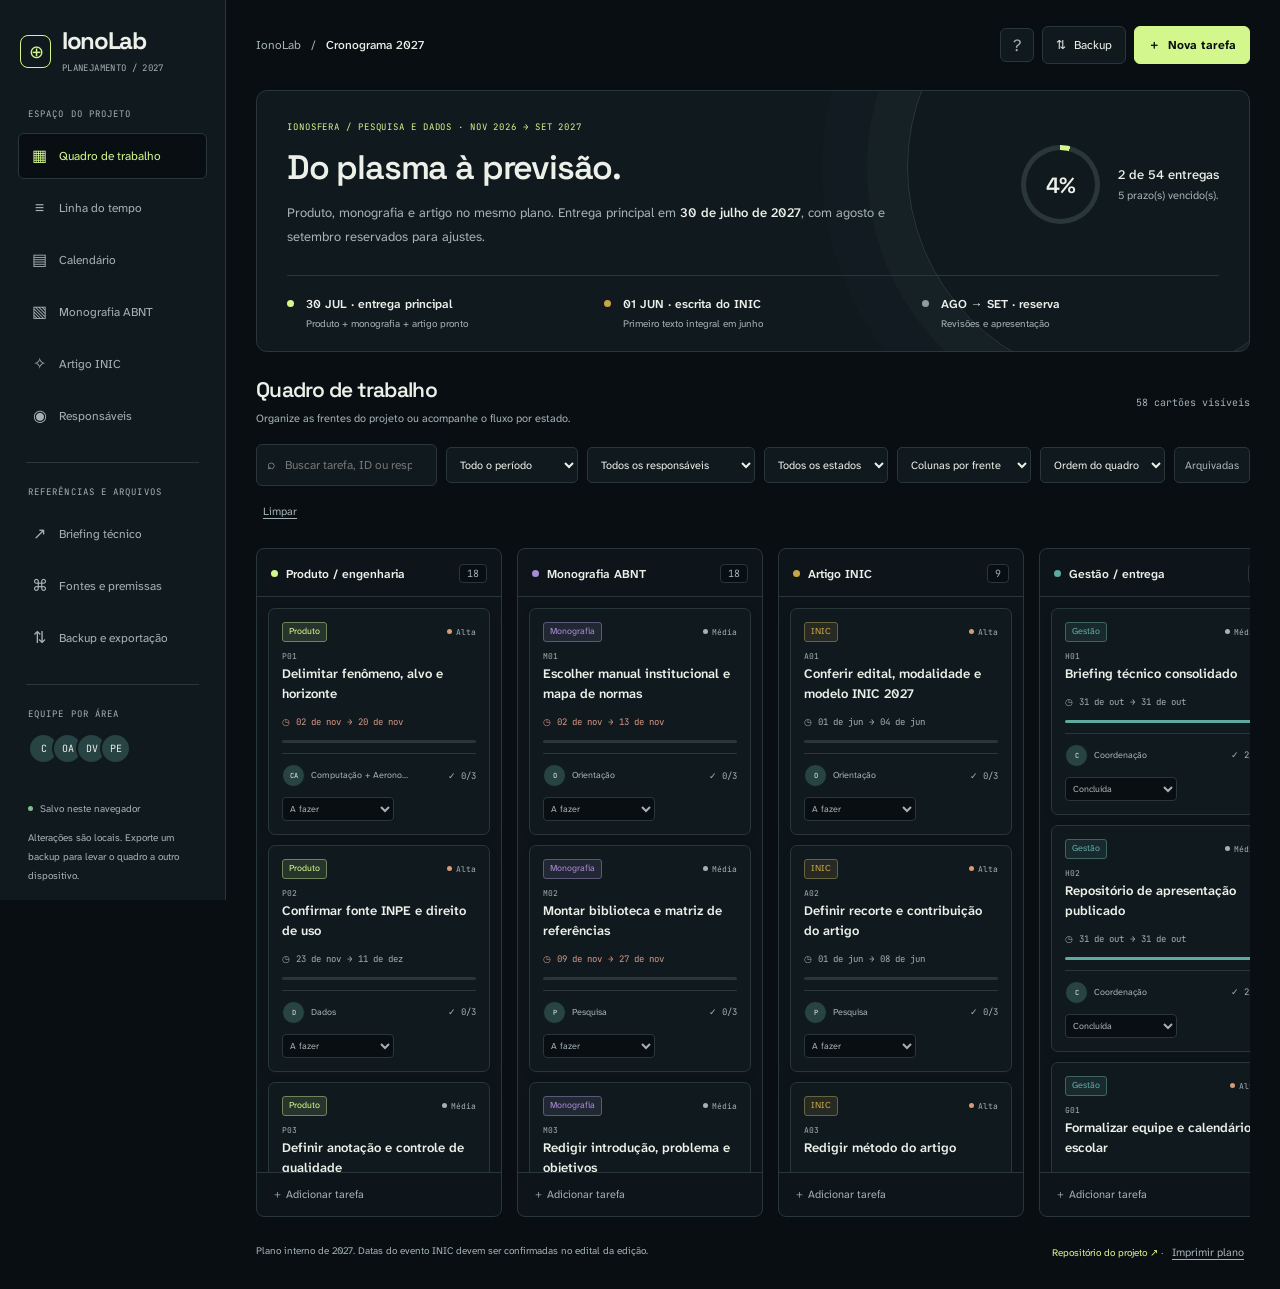
==== commit a2f4231c: "feat: publica cronograma interativo 2027 com monografia e INIC" ====
--- a/index.html
+++ b/index.html
@@ -1,19 +1,13 @@
-<!doctype html><html lang="pt-BR"><head><meta charset="utf-8"><meta name="viewport" content="width=device-width,initial-scale=1"><meta name="theme-color" content="#080e12"><meta name="description" content="Briefing técnico navegável — IonoLab. Tecnologias, telas, arquitetura, métodos e critérios de aceite."><title>IonoLab — Briefing técnico navegável</title><style>
-:root{--bg:#080e12;--panel:#10191e;--ink:#ecf0e8;--muted:#a4b2b4;--line:#29373b;--accent:#d3f78d;--second:#79d8cb;--mono:ui-monospace,SFMono-Regular,Consolas,monospace;--sans:Inter,"Segoe UI",Arial,sans-serif;--serif:Georgia,"Times New Roman",serif;color-scheme:dark}*{box-sizing:border-box}html{scroll-behavior:smooth;scroll-padding-top:95px}body{margin:0;background:var(--bg);color:var(--ink);font:14px/1.7 var(--sans)}button,input,select{font:inherit;color:inherit}button,a,input,select{-webkit-tap-highlight-color:transparent}button,a{touch-action:manipulation}button{cursor:pointer}a{color:inherit;text-decoration:none}button:disabled{opacity:.4;cursor:default}button:focus-visible,a:focus-visible,input:focus-visible,select:focus-visible{outline:3px solid var(--second);outline-offset:4px}::selection{background:var(--accent);color:var(--bg)}.container{width:min(1240px,calc(100% - 96px));margin:auto}.skip{position:fixed;left:15px;top:-100px;z-index:100;background:var(--accent);color:var(--bg);padding:12px}.skip:focus{top:12px}.sr-only{position:absolute;width:1px;height:1px;overflow:hidden;clip-path:inset(50%);white-space:nowrap}header{position:sticky;top:0;z-index:20;background:var(--bg);border-bottom:1px solid var(--line)}.nav{height:80px;display:flex;align-items:center;gap:36px}.brand{font-size:23px;font-weight:850;letter-spacing:-.06em;display:flex;align-items:center;gap:12px;white-space:nowrap}.brand-icon{height:29px;width:29px;border:1px solid var(--accent);display:grid;place-items:center;color:var(--accent);border-radius:8px;font:18px var(--mono);transform:rotate(-8deg)}.brand small{font:7px/1.6 var(--mono);letter-spacing:.1em;white-space:normal;color:var(--muted);border-left:1px solid var(--line);padding-left:12px;margin-left:5px}.navlinks{margin-left:auto;display:flex;gap:25px;color:var(--muted);font-size:10px}.navlinks a:hover{color:var(--accent)}.menu-btn{display:none;border:1px solid var(--line);background:var(--panel);padding:7px 10px;border-radius:6px}.nav-export{border:1px solid var(--line);background:var(--panel);padding:9px 13px;font:9px var(--mono);border-radius:5px;color:var(--accent)}.eyebrow{font:9px/1.7 var(--mono);letter-spacing:.12em;text-transform:uppercase;color:var(--accent);display:block;margin-bottom:20px}.hero{position:relative;overflow:hidden;border-bottom:1px solid var(--line);padding:67px 0 0}.hero:before{content:"";position:absolute;inset:0;background-image:radial-gradient(var(--line) .7px,transparent .7px);background-size:23px 23px;opacity:.3;pointer-events:none}.hero-grid{display:grid;grid-template-columns:1.08fr 1fr;gap:35px;align-items:center;position:relative}.hero h1{font-size:clamp(40px,4.6vw,68px);line-height:1.06;letter-spacing:-.06em;font-weight:700;margin:0 0 25px;white-space:pre-line}.hero h1 em{font-style:normal;color:var(--accent)}.hero p{max-width:460px;font-size:14px;color:var(--muted);line-height:1.9}.hero-actions{display:flex;gap:12px;margin:29px 0 27px;flex-wrap:wrap}.btn{padding:12px 17px;border:1px solid var(--line);border-radius:5px;display:inline-flex;align-items:center;justify-content:center;gap:9px;background:var(--panel);color:var(--ink);font-size:11px;line-height:1.5;transition:transform .2s,border-color .2s}.btn:hover{border-color:var(--accent);transform:translateY(-2px)}.btn.primary{background:var(--accent);border-color:var(--accent);color:var(--bg);font-weight:700}.hero-diagram{min-width:0;position:relative}.hero-diagram svg{display:block;width:100%;height:auto}.diagram-caption{font:8px/1.8 var(--mono);color:var(--muted);border-left:1px solid var(--accent);padding-left:13px;margin:15px 0 10px}.hero-strip{position:relative;display:flex;gap:50px;border-top:1px solid var(--line);margin-top:40px;padding:25px 0}.hero-strip b{font:26px var(--mono);display:block;line-height:1.2}.hero-strip span{font:8px var(--mono);letter-spacing:.06em;color:var(--muted);text-transform:uppercase}.edition{margin-left:auto;max-width:220px;font:8px/1.8 var(--mono);color:var(--muted);text-align:right}.section{padding:64px 0;border-bottom:1px solid var(--line)}.section.alt{background:var(--panel)}.section-head{display:grid;grid-template-columns:1.1fr .9fr;gap:60px;align-items:end;margin-bottom:35px}.section-head h2{font-size:39px;line-height:1.15;letter-spacing:-.045em;margin:0;font-weight:600}.section-head p{font-size:12px;color:var(--muted);line-height:1.9;margin:0;max-width:460px}.section-head .eyebrow{margin-bottom:14px}.scope-grid{display:grid;grid-template-columns:repeat(3,1fr);gap:27px}.scope-item{border-top:2px solid var(--second);padding:22px 0}.scope-item h3{font-size:22px;letter-spacing:-.035em;margin:0 0 13px}.scope-item p{font-size:12px;color:var(--muted);margin:0}.scope-note{padding:18px 21px;border:1px solid var(--line);background:var(--panel);border-left:3px solid var(--accent);font-size:12px;color:var(--muted);margin-top:12px}.scope-note strong{color:var(--ink)}.subheading{font:9px var(--mono);letter-spacing:.09em;text-transform:uppercase;color:var(--accent);margin:30px 0 16px}.flow{display:grid;grid-template-columns:repeat(5,1fr);gap:20px}.flow-item{border-top:1px solid var(--line);padding-top:16px}.flow-item small{font:9px var(--mono);color:var(--accent)}.flow-item h3{font-size:18px;font-weight:550;letter-spacing:-.03em;margin:11px 0}.flow-item p{font-size:11px;color:var(--muted);margin:0}.explorer{display:grid;grid-template-columns:270px 1fr;border:1px solid var(--line);border-radius:8px;overflow:hidden}.sidebar{background:var(--panel);border-right:1px solid var(--line);min-width:0}.search-area{padding:17px;border-bottom:1px solid var(--line)}.search-area input{width:100%;border:1px solid var(--line);border-radius:5px;padding:10px 12px;font-size:11px;background:var(--bg)}.filters{display:flex;gap:6px;flex-wrap:wrap;margin-top:12px}.chip{font:9px var(--mono);border:1px solid var(--line);border-radius:4px;background:var(--bg);padding:6px 8px;line-height:1.5;color:var(--muted)}.chip[aria-pressed=true]{border-color:var(--accent);color:var(--accent)}.search-count{font:8px var(--mono);color:var(--muted);margin:11px 0 0}.screen-list{max-height:750px;overflow:auto;padding:9px;scrollbar-width:thin;scrollbar-color:var(--line) transparent}.screen-button{width:100%;display:flex;gap:12px;text-align:left;border:1px solid transparent;background:transparent;color:var(--muted);font-size:11px;line-height:1.5;padding:10px 9px;border-radius:5px;margin-bottom:3px}.screen-button span:first-child{font:9px var(--mono);color:var(--second);width:27px;flex-shrink:0;padding-top:3px}.screen-button.active{border-color:var(--line);background:var(--bg);color:var(--accent)}.screen-button:hover{border-color:var(--line)}.workspace{padding:26px;min-width:0;background:var(--bg)}.detail-top{display:flex;justify-content:space-between;gap:25px;align-items:center;margin-bottom:17px}.badge{font:8px var(--mono);text-transform:uppercase;color:var(--accent);border:1px solid var(--line);padding:5px 8px;border-radius:3px;display:inline-block}.detail-top h3{font-size:26px;letter-spacing:-.04em;font-weight:600;line-height:1.2;margin:12px 0 6px}.detail-top code{font:10px var(--mono);color:var(--muted);overflow-wrap:anywhere}.next-btn{font-size:10px;flex-shrink:0;padding:8px 12px}.screen-goal{font-size:12px;line-height:1.8;color:var(--muted);margin:0 0 20px}.mock-frame{border:1px solid var(--line);border-radius:6px;overflow:hidden;margin-bottom:22px;background:var(--panel)}.mock-bar{height:28px;display:flex;align-items:center;gap:5px;padding:0 11px;border-bottom:1px solid var(--line);font:8px var(--mono);color:var(--muted)}.mock-bar i{width:5px;height:5px;background:var(--line);border-radius:50%}.mock-bar span{margin-left:9px;white-space:nowrap;overflow:hidden;text-overflow:ellipsis}.mock{padding:20px;min-height:240px;position:relative}.mock-top{display:flex;align-items:center;justify-content:space-between;margin-bottom:20px;font-size:8px;color:var(--muted)}.mock-top b{font-weight:800;font-size:13px;letter-spacing:-.05em;color:var(--accent)}.mock-headline{font-size:20px;line-height:1.2;letter-spacing:-.035em;font-weight:600;margin:0 0 15px}.mock-content{display:grid;grid-template-columns:1.3fr 1fr;gap:20px}.mock-rows{margin:0;padding:0;list-style:none}.mock-rows li{padding:9px 10px;border:1px solid var(--line);border-radius:3px;font-size:9px;display:flex;justify-content:space-between;margin-bottom:6px;gap:15px}.mock-rows small{color:var(--accent);font:7px var(--mono);padding-top:3px}.mock-state{border:1px solid var(--line);border-radius:5px;padding:14px;background:var(--bg)}.mock-state>span{font:7px var(--mono);color:var(--muted);display:block;margin-bottom:10px}.mock-state b{font-size:18px;color:var(--accent);font-weight:500;letter-spacing:-.03em}.mock-state p{font-size:9px;line-height:1.7;color:var(--muted);margin:10px 0 0}.mock-actions{display:flex;gap:6px;flex-wrap:wrap;margin-top:17px}.mock-action{font-size:8px;border:1px solid var(--line);border-radius:3px;padding:7px 9px;background:var(--bg);color:var(--ink)}.mock-action:first-child{border-color:var(--accent);color:var(--accent)}.mock-caption{font:8px/1.7 var(--mono);color:var(--muted);margin:0 0 24px}.spec-grid{display:grid;grid-template-columns:1fr 1fr 1fr;gap:20px}.spec h4{font:8px var(--mono);text-transform:uppercase;letter-spacing:.07em;color:var(--accent);margin:0 0 12px}.spec ul{list-style:none;margin:0;padding:0}.spec li{font-size:11px;color:var(--muted);margin-bottom:7px;padding-left:11px;position:relative;line-height:1.7}.spec li:before{content:'·';color:var(--accent);position:absolute;left:0}.contract{margin-top:20px;padding-top:18px;border-top:1px solid var(--line)}.contract code{font:10px/1.8 var(--mono);overflow-wrap:anywhere;color:var(--second)}.accept{border:1px solid var(--line);border-left:2px solid var(--accent);background:var(--panel);padding:12px 14px;font-size:11px;color:var(--muted);line-height:1.8}.tech-links{display:flex;gap:7px;flex-wrap:wrap}.tech-links button{font:8px var(--mono);border:1px solid var(--line);background:var(--panel);padding:5px 7px;border-radius:3px;color:var(--muted)}.global-states{display:grid;grid-template-columns:repeat(3,1fr);gap:16px;margin-top:25px}.global-states article{border:1px solid var(--line);border-radius:5px;padding:18px}.global-states h3{font-size:13px;margin:0 0 8px;font-weight:550}.global-states p{font-size:11px;color:var(--muted);margin:0}.tech-filters{display:flex;gap:8px;flex-wrap:wrap;margin-bottom:25px}.tech-grid{display:grid;grid-template-columns:repeat(3,1fr);gap:20px}.tech-card{border:1px solid var(--line);border-radius:6px;background:var(--panel);padding:23px;scroll-margin-top:110px;position:relative}.tech-card:before{content:'';position:absolute;left:23px;top:-1px;width:32px;height:2px;background:var(--accent)}.tech-card small{font:8px var(--mono);text-transform:uppercase;color:var(--accent)}.tech-card h3{font-size:21px;font-weight:550;line-height:1.3;letter-spacing:-.035em;margin:14px 0}.tech-card p{font-size:12px;color:var(--muted);line-height:1.85}.tech-card dl{margin:19px 0 0}.tech-card dt{font:8px var(--mono);color:var(--second);text-transform:uppercase;margin-top:14px;margin-bottom:5px}.tech-card dd{font-size:10px;color:var(--muted);line-height:1.8;margin:0}.tech-card a{font:8px var(--mono);display:inline-block;margin-top:19px;color:var(--accent)}.stack-note{border-left:2px solid var(--second);padding-left:15px;font-size:11px;color:var(--muted);margin-top:26px}.data-grid{display:grid;grid-template-columns:1fr 1fr;gap:30px}.data-table{width:100%;border-collapse:collapse;font-size:11px}.data-table th{text-align:left;font:8px var(--mono);letter-spacing:.08em;color:var(--accent);padding:14px;background:var(--panel);border:1px solid var(--line)}.data-table td{padding:15px;border:1px solid var(--line);color:var(--muted);vertical-align:top;line-height:1.8}.data-table td:first-child{color:var(--ink);min-width:130px}.data-table code{font:9px var(--mono);overflow-wrap:anywhere;color:var(--second)}.method-card{border:1px solid var(--line);padding:21px;border-radius:5px;background:var(--panel);margin-bottom:17px;break-inside:avoid}.method-card h3{font-size:16px;font-weight:550;letter-spacing:-.025em;margin:0 0 12px}.method-card code{font:11px/1.9 var(--mono);display:block;overflow-wrap:anywhere;color:var(--accent)}.method-card p{font-size:11px;line-height:1.8;color:var(--muted);margin:13px 0 0}.lab{display:grid;grid-template-columns:.8fr 1.2fr;border:1px solid var(--line);border-radius:8px;overflow:hidden;background:var(--panel)}.lab-controls{padding:28px;border-right:1px solid var(--line)}.lab-controls h3{font-size:23px;line-height:1.25;letter-spacing:-.04em;margin:0 0 15px;font-weight:550}.lab-controls p{font-size:11px;color:var(--muted);line-height:1.9;margin:0 0 23px}.control{margin-bottom:20px}.control label{display:flex;justify-content:space-between;gap:20px;font-size:11px;line-height:1.6}.control output{color:var(--accent);font:11px var(--mono)}.control input[type=range]{width:100%;margin-top:12px;accent-color:var(--accent)}.control select,.control input[type=number]{width:100%;border:1px solid var(--line);background:var(--bg);padding:9px;margin-top:9px;border-radius:4px}.lab-output{padding:28px;min-width:0;align-content:center;display:grid;gap:14px}.lab-output svg{display:block;width:100%;height:auto}.lab-summary{font:10px/1.9 var(--mono);color:var(--muted);border-top:1px solid var(--line);padding-top:16px}.metrics-row{display:grid;grid-template-columns:repeat(3,1fr);gap:15px;margin-bottom:15px}.mini-metric{border:1px solid var(--line);border-radius:4px;padding:14px}.mini-metric span{font:8px var(--mono);color:var(--muted);display:block;line-height:1.6}.mini-metric b{font:24px var(--mono);color:var(--accent);display:block;margin-top:10px}.matrix{display:grid;grid-template-columns:1fr 1fr;gap:7px;max-width:350px;margin:auto;width:100%}.matrix div{padding:20px;border:1px solid var(--line);background:var(--bg)}.matrix small{font:8px var(--mono);color:var(--muted)}.matrix b{font:30px var(--mono);display:block;color:var(--accent)}.vote-buttons{display:grid;gap:8px}.vote-buttons button{padding:11px;text-align:left;font-size:11px;background:var(--bg);border:1px solid var(--line);border-radius:4px}.vote-buttons button[aria-pressed=true]{border-color:var(--accent);color:var(--accent)}.team-grid{display:grid;grid-template-columns:repeat(3,1fr);gap:24px}.team-card{padding:21px;border-top:2px solid var(--second);background:var(--panel)}.team-card h3{font-size:20px;font-weight:550;letter-spacing:-.035em;margin:0 0 12px}.team-card p{font-size:12px;color:var(--muted);line-height:1.85;margin:0}.delivery-grid{display:grid;grid-template-columns:1.2fr 1fr;gap:45px}.checks{display:grid;gap:14px}.check{display:flex;gap:12px;font-size:12px;align-items:flex-start;color:var(--muted)}.check input{margin-top:5px;accent-color:var(--accent);width:15px;height:15px;flex-shrink:0}.decisions{padding:22px;border:1px solid var(--line);background:var(--panel);border-radius:5px}.decisions h3{font-size:20px;letter-spacing:-.035em;font-weight:550;margin:0 0 15px}.decisions ul{margin:0;padding-left:17px;font-size:12px;color:var(--muted);line-height:1.9}.decisions li{margin-bottom:10px}.review-count{font:9px var(--mono);color:var(--accent);margin-top:18px}.phases{display:grid;grid-template-columns:repeat(4,1fr);gap:26px;margin-top:35px}.phase{border-top:1px solid var(--line);padding-top:18px}.phase small{font:8px var(--mono);color:var(--accent)}.phase h3{font-size:18px;font-weight:550;margin:12px 0 9px}.phase p{font-size:11px;color:var(--muted);margin:0}.history-grid{display:grid;grid-template-columns:1fr 1fr;gap:40px}.history-grid ul{margin:0;padding-left:17px;color:var(--muted);font-size:11px;line-height:2}.identity-swatch{display:flex;gap:7px;margin:16px 0}.identity-swatch i{width:36px;height:24px;border:1px solid var(--line);border-radius:3px}.history-grid h3{font-size:18px;font-weight:550;margin:0 0 12px}.history-grid p{font-size:12px;color:var(--muted);line-height:1.9}.references{display:grid;grid-template-columns:repeat(4,1fr);gap:8px 23px;margin-top:30px}.references a{font:9px/1.7 var(--mono);border-bottom:1px solid var(--line);padding:10px 0;color:var(--muted)}.references a:hover{color:var(--accent)}.closing{display:flex;justify-content:space-between;align-items:center;gap:30px;margin-top:35px;padding-top:30px;border-top:1px solid var(--line)}.closing h2{font-size:30px;letter-spacing:-.04em;font-weight:550;line-height:1.2;margin:0 0 10px}.closing p{font-size:11px;color:var(--muted);margin:0}.closing-actions{display:flex;gap:10px;flex-wrap:wrap}footer{padding:25px 0;font:8px/1.9 var(--mono);color:var(--muted)}.footer-inner{display:flex;justify-content:space-between;gap:30px}.toast{position:fixed;bottom:25px;left:50%;transform:translate(-50%,20px);max-width:calc(100% - 32px);padding:12px 20px;border:1px solid var(--accent);background:var(--panel);color:var(--ink);font-size:11px;z-index:50;border-radius:6px;opacity:0;pointer-events:none;transition:.2s}.toast.show{opacity:1;transform:translate(-50%,0)}dialog{background:var(--panel);color:var(--ink);border:1px solid var(--line);border-radius:10px;padding:30px;max-width:580px;width:calc(100% - 32px)}dialog::backdrop{background:#000a;backdrop-filter:blur(5px)}dialog h2{font-size:26px;letter-spacing:-.035em;margin:0 0 20px}dialog p{font-size:12px;line-height:1.9;color:var(--muted)}.print-appendix{display:none}noscript{display:block;background:var(--accent);color:var(--bg);padding:14px;text-align:center}
-body[data-theme=coro] h1,body[data-theme=coro] .section-head h2{font-family:var(--serif);font-weight:400;letter-spacing:-.055em}body[data-theme=coro] .hero:before{background-image:repeating-linear-gradient(90deg,transparent,transparent 79px,var(--line) 80px);opacity:.22}body[data-theme=mesaar] .hero h1{font-weight:750}body[data-theme=mesaar] .btn,body[data-theme=mesaar] .lab,body[data-theme=mesaar] .tech-card{box-shadow:3px 3px 0 #282b28;border:1px solid #282b28;border-radius:6px}body[data-theme=mesaar] .btn.primary{background:#74dba0;color:#20342b}body[data-theme=esp32] .hero h1{font-family:var(--serif);font-weight:700;letter-spacing:-.055em;font-size:clamp(48px,5.8vw,83px);color:#fff1d7}body[data-theme=esp32] .hero{background:radial-gradient(ellipse at 80% 80%,#6b255230,transparent 65%)}body[data-theme=esp32] .btn,body[data-theme=esp32] .chip{border-radius:30px}body[data-theme=esp32] .brand{font-family:var(--serif);font-size:29px}body[data-theme=esp32] .section-head h2{font-family:var(--serif);font-size:43px}body[data-theme=cubesat] .btn.primary{background:linear-gradient(135deg,#d6ff9d,#c7ff70);box-shadow:0 0 30px #c7ff7016}body[data-theme=cubesat] .hero:before{background-image:radial-gradient(#d1c8ff 1px,transparent 1px);background-size:70px 57px;opacity:.12}body[data-theme=ionolab] .hero:before{background-image:linear-gradient(var(--line) 1px,transparent 1px),linear-gradient(90deg,var(--line) 1px,transparent 1px);background-size:50px 50px;opacity:.15}
-@media(min-width:1600px){.hero{padding-top:85px}.hero h1{font-size:76px}.section{padding:80px 0}}@media(max-width:1100px){.container{width:calc(100% - 52px)}.nav{gap:22px}.navlinks{gap:17px}.brand{font-size:20px}.brand small{display:none}.tech-grid{grid-template-columns:1fr 1fr}.hero h1{font-size:50px}.hero-grid{gap:20px}.section-head{gap:30px}.explorer{grid-template-columns:235px 1fr}.workspace{padding:22px}.mock-content{gap:12px}.mock{padding:17px}.references{grid-template-columns:repeat(3,1fr)}}@media(max-width:760px){html{scroll-padding-top:80px}.container{width:calc(100% - 36px)}.nav{height:68px;gap:13px}.brand{font-size:22px}.brand small{display:block;font-size:6px}.navlinks{position:absolute;top:68px;left:0;right:0;background:var(--panel);padding:20px;border-bottom:1px solid var(--line);display:none;flex-wrap:wrap;font-size:12px;gap:20px}.navlinks.open{display:flex}.menu-btn{display:block;margin-left:auto}.nav-export{display:none}.hero{padding-top:40px}.hero-grid{grid-template-columns:1fr;gap:15px}.hero h1{font-size:48px;max-width:550px;line-height:1.06}.hero p{font-size:13px}.eyebrow{font-size:8px;margin-bottom:20px}.hero-diagram{max-width:520px;width:100%;margin:auto}.hero-actions{margin-top:25px}.diagram-caption{font-size:8px}.hero-strip{margin-top:24px;padding:22px 0;gap:35px}.hero-strip b{font-size:23px}.hero-strip span{font-size:7px}.edition{display:none}.section{padding:43px 0}.section-head{grid-template-columns:1fr;gap:20px;margin-bottom:27px}.section-head h2{font-size:33px}.section-head p{font-size:12px;line-height:1.9}.scope-grid{grid-template-columns:1fr;gap:8px}.scope-item{padding:20px 0}.scope-item h3{font-size:21px}.scope-item p{font-size:12px}.scope-note{padding:17px;font-size:11px}.flow{grid-template-columns:1fr 1fr;gap:22px}.flow-item:last-child{grid-column:1/-1}.flow-item h3{font-size:17px}.explorer{grid-template-columns:1fr}.sidebar{border-right:0;border-bottom:1px solid var(--line)}.screen-list{max-height:190px;padding:8px;display:grid;grid-template-columns:1fr 1fr;gap:3px}.screen-button{font-size:10px;padding:8px}.search-area{padding:17px}.workspace{padding:21px 17px}.detail-top{gap:15px;align-items:flex-start}.detail-top h3{font-size:23px}.next-btn{font-size:9px;padding:7px 9px;max-width:82px}.badge{font-size:7px}.mock{padding:15px;min-height:250px}.mock-content{grid-template-columns:1fr .9fr;gap:10px}.mock-headline{font-size:18px}.mock-state{padding:11px}.mock-state b{font-size:16px}.mock-state p{font-size:8px}.mock-rows li{font-size:8px;padding:8px}.mock-rows small{font-size:6px}.spec-grid{grid-template-columns:1fr;gap:18px}.spec ul{display:flex;gap:10px 16px;flex-wrap:wrap}.spec li{font-size:11px;margin:0}.spec h4{margin-bottom:8px}.contract code{font-size:9px}.global-states{grid-template-columns:1fr 1fr;gap:12px}.global-states article{padding:15px}.global-states h3{font-size:12px}.global-states p{font-size:10px}.tech-grid{grid-template-columns:1fr;gap:18px}.tech-card{padding:23px}.tech-card h3{font-size:22px}.tech-card p{font-size:12px}.tech-card dd{font-size:11px}.tech-card a{font-size:9px}.tech-filters{gap:6px}.chip{font-size:8px}.data-grid{grid-template-columns:1fr;gap:25px}.data-table{font-size:10px}.data-table th,.data-table td{padding:12px}.data-table td:first-child{min-width:100px}.lab{grid-template-columns:1fr}.lab-controls{padding:22px;border-right:0;border-bottom:1px solid var(--line)}.lab-output{padding:22px}.metrics-row{gap:8px}.mini-metric{padding:12px}.mini-metric b{font-size:22px}.mini-metric span{font-size:7px}.lab-summary{font-size:9px}.team-grid{grid-template-columns:1fr 1fr;gap:16px}.team-card{padding:18px}.team-card h3{font-size:18px}.team-card p{font-size:11px}.delivery-grid{grid-template-columns:1fr;gap:27px}.phases{grid-template-columns:1fr 1fr;gap:27px}.history-grid{grid-template-columns:1fr;gap:25px}.references{grid-template-columns:1fr 1fr;gap:0 20px}.closing{display:block}.closing h2{font-size:27px}.closing-actions{margin-top:23px}.footer-inner{display:block}.footer-inner span{display:block;margin-top:12px}body[data-theme=esp32] .hero h1{font-size:59px}body[data-theme=esp32] .section-head h2{font-size:35px}}@media(max-width:360px){.hero h1{font-size:42px}.container{width:calc(100% - 28px)}.brand small{display:none}.hero-strip{gap:22px}.mock-content{grid-template-columns:1fr}.mock-state{display:none}.team-grid{grid-template-columns:1fr}.screen-list{grid-template-columns:1fr}.section-head h2{font-size:30px}}
-@media(prefers-reduced-motion:reduce){html{scroll-behavior:auto}*,*:before,*:after{animation:none!important;transition:none!important}}
-@media print{*{print-color-adjust:exact;-webkit-print-color-adjust:exact}header,.hero-actions,.hero-diagram,.explorer,.global-states,.tech-filters,.lab,.checks,.review-count,.closing,.toast,dialog,footer,.skip{display:none!important}body{background:white;color:#212121;font-size:10pt}.container{width:100%}.hero{padding:25px 0;background:white!important}.hero:before{display:none}.hero-grid{display:block}.hero h1{color:#26212a!important;font-size:38px!important}.hero p,.scope-item p,.section-head p,.flow-item p,.team-card p,.phase p,.history-grid p,.history-grid ul{color:#555;font-size:10px}.hero-strip b{color:#222}.section{padding:24px 0;background:white!important;break-before:auto}.section-head{margin-bottom:20px}.section-head h2{font-size:26px!important;color:#333}.eyebrow,.subheading{color:#734a7a}.scope-note,.tech-card,.method-card,.team-card,.decisions{background:#faf8f5;color:#333;border-color:#ccc}.scope-note,.decisions ul{color:#555}.scope-note strong{color:#333}.scope-grid{gap:25px}.scope-item h3{font-size:18px}.flow{gap:17px}.flow-item h3{font-size:15px}.tech-grid{grid-template-columns:1fr 1fr;gap:15px}.tech-card{padding:17px;break-inside:avoid;box-shadow:none!important}.tech-card h3{font-size:18px}.tech-card p,.tech-card dd{font-size:10px;color:#555}.tech-card dt,.tech-card a,.tech-card small{color:#805078}.method-card{padding:17px}.method-card code{color:#6f4277;font-size:10px}.method-card p{color:#555;font-size:10px}.data-grid{display:block}.data-table{font-size:10px}.data-table th{color:#774a72;background:#f3eff4}.data-table td,.data-table td:first-child{color:#555;border-color:#ccc}.team-grid{gap:15px}.team-card h3{font-size:17px}.delivery-grid{display:block}.decisions{margin-bottom:20px}.decisions h3{font-size:18px}.phases{gap:20px}.phase h3{font-size:16px}.references{grid-template-columns:1fr 1fr}.references a{color:#71496f;font-size:8px}.history-grid{gap:25px}.print-appendix{display:block;padding:25px 0}.print-appendix h2{font-size:25px;margin:0 0 20px;color:#333}.print-screen{border-top:1px solid #ccc;padding:17px 0;break-inside:avoid}.print-screen h3{font-size:16px;color:#4a3452;margin:0 0 6px}.print-screen p{font-size:10px;color:#555;line-height:1.7}.print-screen code{font-size:9px;color:#764775;overflow-wrap:anywhere}.print-screen strong{color:#333}}
-</style><style id="friendly-typography">@font-face{font-family:'Space Grotesk';font-style:normal;font-weight:300 700;font-display:swap;src:url([data-uri]) format('woff')}
+<!doctype html><html lang="pt-BR"><head><meta charset="utf-8"><meta name="viewport" content="width=device-width,initial-scale=1"><meta name="theme-color" content="#080e12"><meta name="description" content="IonoLab — cronograma interativo, monografia ABNT e artigo INIC. Entrega em julho de 2027 e reserva até setembro."><title>IonoLab · Cronograma 2027</title><style>
+@font-face{font-family:'Space Grotesk';font-style:normal;font-weight:300 700;font-display:swap;src:url([data-uri]) format('woff')}
 @font-face{font-family:'Atkinson Hyperlegible Next';font-style:normal;font-weight:200 800;font-display:swap;src:url([data-uri]) format('woff')}
 @font-face{font-family:'JetBrains Mono';font-style:normal;font-weight:100 800;font-display:swap;src:url([data-uri]) format('woff')}
-:root{--display:'Space Grotesk',Georgia,serif;--body:'Atkinson Hyperlegible Next','Segoe UI',sans-serif;--sans:var(--body);--serif:var(--display);--mono:'JetBrains Mono',Consolas,monospace}
-body{font-family:var(--body);font-size:16px;line-height:1.8;font-kerning:normal;text-rendering:optimizeLegibility;-webkit-font-smoothing:antialiased}button,input,select,textarea{font-family:var(--body)}h1,h2,h3,h4,.brand,.logo{font-family:var(--display);font-kerning:normal}p{letter-spacing:0}.navlinks{font-size:12px;gap:22px}.hero p,.hero-description{font-size:16px;line-height:1.9}.hero h1{font-family:var(--display);font-weight:700;letter-spacing:-.045em;line-height:1.12}.section-head h2{font-family:var(--display);font-weight:600;letter-spacing:-.035em;line-height:1.18}.section-head p,.scope-item p,.scope-note{font-size:14px;line-height:1.9}.btn{font-size:13px;padding:12px 17px}.eyebrow,.hero-kicker{font-size:10px;letter-spacing:.08em}.scope-item h3,.team-card h3{font-family:var(--display);font-weight:600}.flow-item p,.phase p,.global-states p{font-size:12px;line-height:1.9}.flow-item h3{font-family:var(--display);font-weight:600}.screen-button,.screen-list-button{font-family:var(--body);font-size:12px;line-height:1.6}.screen-list-button .screen-id,.screen-button span:first-child{font-size:10px}.search-area input,.search-wrap input{font-size:13px}.chip,.filter-button{font-size:10px}.screen-goal{font-size:14px;line-height:1.85}.detail-top h3,.screen-detail-top h3{font-family:var(--display);font-weight:600}.detail-top code,.screen-detail-top code{font-size:11px}.spec h4,.screen-spec h4{font-size:10px}.spec li,.screen-spec li{font-size:13px;line-height:1.8}.contract code,.screen-contract code{font-size:11px}.accept,.screen-contract p{font-size:13px;line-height:1.9}.tech-links button,.screen-tech-links button{font-size:10px}.tech-card h3{font-family:var(--display);font-size:23px;letter-spacing:-.025em;font-weight:600;line-height:1.3}.tech-card p,.tech-card>p{font-size:14px;line-height:1.9}.tech-card dd{font-size:12px;line-height:1.9}.tech-card dt,.tech-card small,.tech-card .tech-category{font-size:10px}.tech-card>a{font-size:10px}.data-table{font-size:13px}.data-table th{font-size:10px}.method-card h3{font-family:var(--display);font-size:18px;font-weight:600}.method-card p{font-size:13px;line-height:1.9}.method-card code{font-size:12px}.lab-controls h3{font-family:var(--display);font-weight:600}.lab-controls p{font-size:13px;line-height:1.9}.control label{font-size:13px}.control output{font-size:12px}.lab-summary{font-size:11px;line-height:1.9}.team-card p,.check,.decisions li,.history-grid p{font-size:14px;line-height:1.85}.history-grid li{font-size:13px}.references a{font-size:11px}.stack-note{font-size:13px}.closing p{font-size:13px}.mock-top b,.mock-headline{font-family:var(--display)}.mock-headline{font-size:21px}.mock-rows li{font-size:11px}.mock-rows small{font-size:8px}.mock-action{font-size:11px}.mock-state p{font-size:11px}.mock-state b{font-size:19px}.mock-caption{font-size:9px}.mock-card-grid b,.mock-tile b{font-size:9px}.mock-form p,.mock-caption,.mock-notice{line-height:1.8}.badge,.tag{font-size:9px}.global-states h3,.global-state h3{font-family:var(--display)}.scope-grid,.tech-grid,.team-grid{row-gap:25px}.tech-card{padding:25px}.hero-strip span,.hero-meta{font-size:9px}.brand small,.logo small{font-size:8px}.hero-diagram .diagram-caption{font-size:9px}.screen-count,.search-count{font-size:10px}.poster-caption h3{font-family:var(--display);font-size:14px;line-height:1.5;font-weight:600}.poster-caption p{font-size:11px}.work-modal-info h3{font-family:var(--display)}.work-modal-info p{font-size:14px}.work-modal-info .meta{font-size:10px}.player-toolbar p,.reader-note{font-size:12px}.reader-counter{font-size:12px}.player-tools,.local-file-label{font-size:12px}.manga-page>h3{font-family:var(--display)}.manga-panel .bubble,.manga-panel .caption{font-family:var(--body);font-size:12px}.toast{font-size:13px}.about-grid p,dialog p{font-size:14px}.references-footer{font-size:11px}.pipeline-status{font-size:12px}.pipe-step h4{font-family:var(--display);font-size:14px}.pipe-step p{font-size:12px}.pipe-step small{font-size:9px}.arch-node strong,.arch-info h3{font-family:var(--display)}.arch-node small{font-size:11px}.arch-info p{font-size:13px}.scope-item,.tech-card{overflow-wrap:break-word}
-@media(min-width:1101px){.hero h1{font-size:clamp(45px,4.5vw,66px)}.nav{gap:25px}.hero-grid{grid-template-columns:1.12fr 1fr;gap:30px}.section-head{grid-temp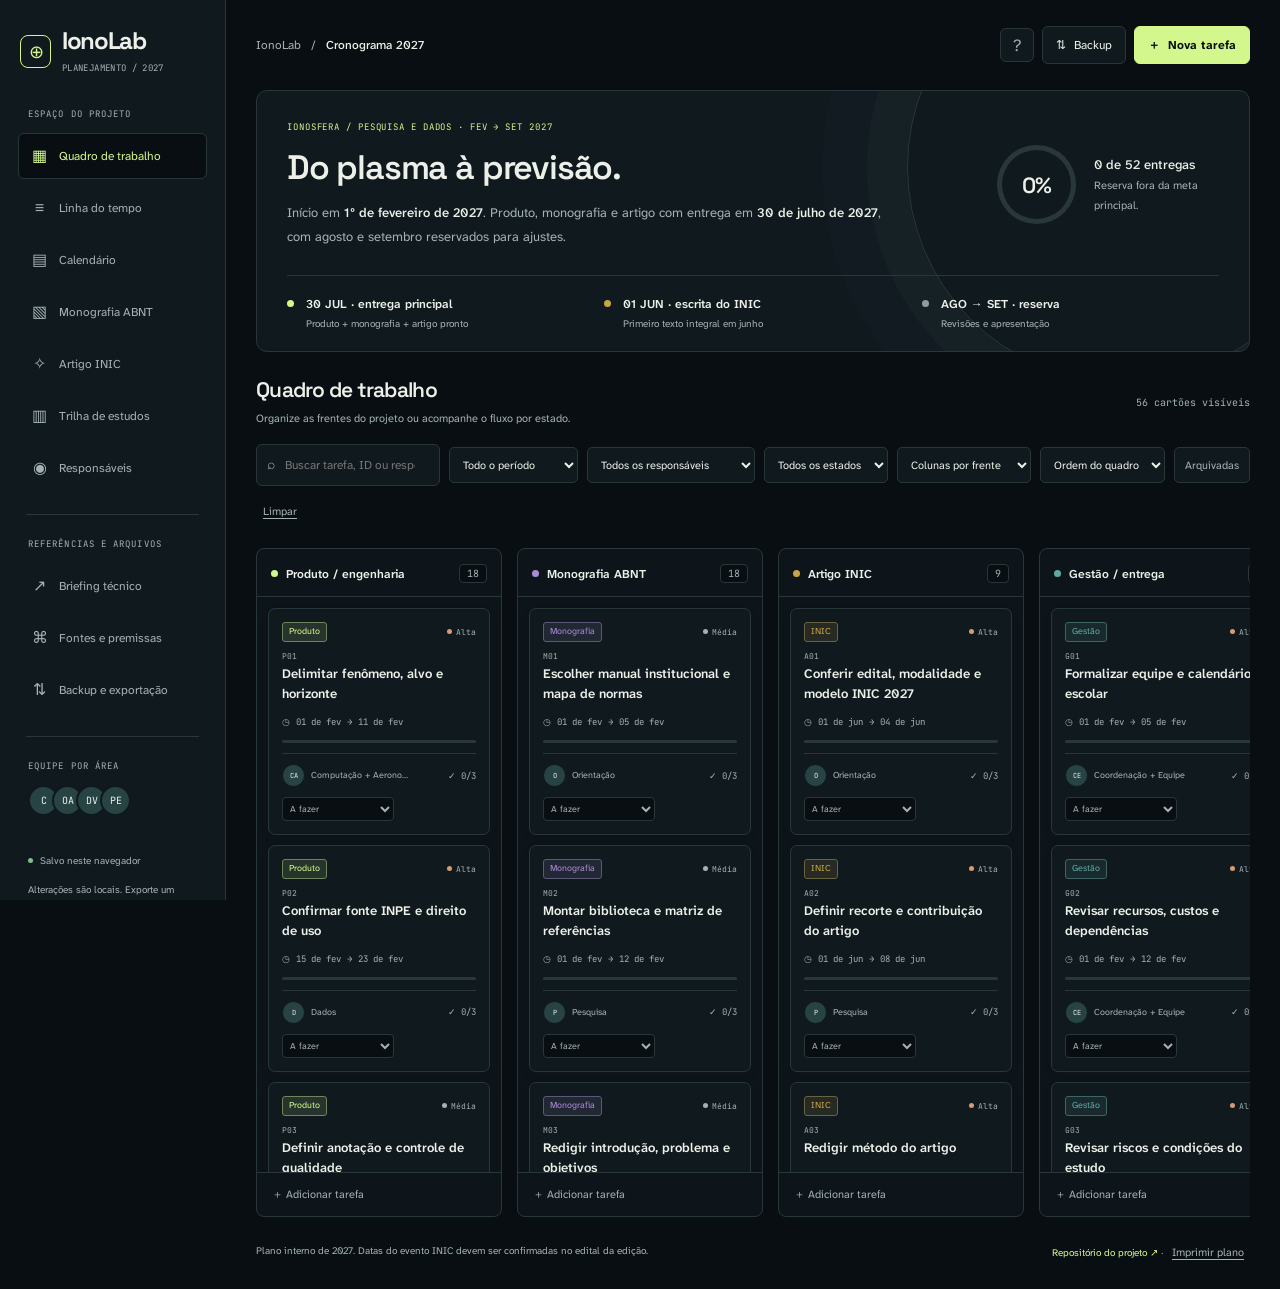
==== commit a6ced324: "feat: adiciona trilha de estudos e revisa cronograma para fevereiro de 2027" ====
--- a/index.html
+++ b/index.html
@@ -8,6 +8,10 @@
 @media(max-width:360px){.hero{padding:20px 17px 0}.hero h1{font-size:25px}.progress-ring{width:46px;height:46px}.progress-ring b{font-size:14px}.hero-main{gap:10px}.main{padding-left:13px;padding-right:13px}.milestone small{display:block;margin-left:0}.hero-description{font-size:12px}.top-actions .help-btn{display:none}.board{margin-right:-13px;padding-right:13px;grid-auto-columns:270px}.field-row{grid-template-columns:1fr}.academic-banner{padding:19px}body[data-theme=esp32] .hero h1{font-size:29px}}
 @media(prefers-reduced-motion:reduce){*,*:before,*:after{scroll-behavior:auto!important;animation:none!important;transition:none!important}}
 @media print{*{print-color-adjust:exact;-webkit-print-color-adjust:exact}.sidebar,.sidebar-scrim,.topbar,.hero,.workspace-head,.filters,#workspace,.workspace-foot,dialog,.toast{display:none!important}.app{display:block}.main{padding:0}body{background:white;color:#222;font-size:10pt}.print-area{display:block}.print-area h1{font-size:26pt;margin:0 0 13px}.print-area h2{font-size:17pt;margin:23px 0 12px;color:#3c2e49}.print-area p{font-size:9pt;line-height:1.65}.print-task{border-top:1px solid #ccc;padding:14px 0;break-inside:avoid}.print-task h3{font-size:12pt;margin:0 0 7px;color:#3c2e49}.print-task p,.print-task li{font-size:9pt;line-height:1.7;color:#555}.print-task ul{padding-left:19px}.print-area a{color:#624d76}.print-area code{font-size:8pt}.print-subtitle{color:#555;font-size:10pt!important}}
+.study-hero{border:1px solid var(--line);background:var(--panel);border-radius:10px;padding:28px;display:grid;grid-template-columns:1fr 180px;gap:35px;position:relative;overflow:hidden}.study-hero h3{font-size:32px;line-height:1.2;margin:0 0 15px;max-width:650px}.study-hero p{font-size:13px;color:var(--muted);max-width:620px;line-height:1.9;margin:0}.study-stats{display:flex;flex-wrap:wrap;gap:21px;margin-top:23px;color:var(--muted);font-size:11px}.study-stats b{font:20px var(--display);font-weight:600;color:var(--ink);margin-right:5px}.study-progress{border-left:1px solid var(--line);padding-left:26px;display:flex;flex-direction:column;justify-content:center}.study-progress strong{font:41px var(--display);color:var(--accent);letter-spacing:-.04em}.study-progress small{font:10px var(--mono);color:var(--muted);margin:5px 0 14px}.study-progress [role=progressbar]{height:4px;background:var(--line);border-radius:4px;overflow:hidden}.study-progress i{height:100%;display:block;background:var(--accent)}.study-progress>span{font-size:10px;color:var(--muted);line-height:1.8;margin-top:14px}.study-toolbar{display:flex;justify-content:space-between;gap:20px;align-items:center;margin:24px 0 15px}.study-toolbar nav{display:flex;gap:8px;flex-wrap:wrap}.study-filters{display:flex;gap:16px;align-items:center;flex-wrap:wrap;margin:0 0 20px}.study-filters .search{max-width:350px}.study-filters select{padding:8px 10px;background:var(--panel);border:1px solid var(--line);border-radius:5px;font-size:11px}.study-route{list-style:none;padding:0;margin:0;display:grid;gap:13px}.study-module{border:1px solid var(--line);border-radius:8px;background:var(--panel);overflow:hidden}.study-module summary{display:flex;gap:19px;align-items:center;padding:23px;cursor:pointer;list-style:none}.study-module summary::-webkit-details-marker{display:none}.study-module summary:focus-visible{outline:2px solid var(--accent);outline-offset:-4px}.study-step{font:16px var(--mono);color:var(--accent);background:var(--bg);width:44px;height:44px;display:grid;place-items:center;border:1px solid var(--line);border-radius:7px;flex-shrink:0}.study-module-title{flex:1;min-width:0}.study-module-title small{font:9px/1.6 var(--mono);color:var(--muted);display:block;margin-bottom:7px}.study-module-title b{font:600 18px/1.4 var(--display);letter-spacing:-.025em}.study-module-state{font-size:10px;color:var(--muted);white-space:nowrap}.study-module.studied .study-module-state{color:var(--accent)}.study-module[open] summary{border-bottom:1px solid var(--line)}.study-module-body{padding:23px 27px}.study-module-columns{display:grid;grid-template-columns:1fr 1fr;gap:35px}.study-module-body h4{font-size:15px;margin:0 0 11px;letter-spacing:-.02em}.study-module-body h4:not(:first-child){margin-top:24px}.study-module-body ul{padding-left:17px;margin:0;font-size:12px;color:var(--muted);line-height:2}.study-module-body p{font-size:12px;color:var(--muted);line-height:1.9;margin:0}.study-checks li::marker{color:var(--accent)}.study-source{display:flex;align-items:center;justify-content:space-between;gap:16px;padding:11px 13px;background:var(--bg);border:1px solid var(--line);border-radius:5px;margin-bottom:8px;transition:border-color .15s}.study-source:hover{border-color:var(--accent)}.study-source b{font-size:11px;font-weight:600;line-height:1.6;display:block}.study-source small{font-size:9px;color:var(--muted);line-height:1.8;display:block;margin-top:2px}.study-source>span:last-child{color:var(--accent);font-size:16px}.study-task-links{display:flex;flex-wrap:wrap;gap:6px}.study-task-links .btn{padding:5px 8px;font:9px var(--mono)}.study-file-links{display:grid;gap:9px;justify-items:start}.study-file-links button{text-align:left;font-size:11px;overflow-wrap:anywhere}.study-module-body footer{display:flex;justify-content:space-between;gap:20px;border-top:1px solid var(--line);padding-top:18px;margin-top:23px;font-size:10px;color:var(--muted);align-items:center}.study-module-body footer label{display:flex;gap:9px;align-items:center;color:var(--ink);font-size:11px;cursor:pointer}.study-module-body input[type=checkbox]{width:17px;height:17px;accent-color:var(--accent)}.study-help{font-size:12px;line-height:1.9;color:var(--muted);max-width:850px;margin:0 0 22px}.study-resource-grid,.study-hardware-grid,.study-file-grid{display:grid;grid-template-columns:repeat(2,minmax(0,1fr));gap:15px}.study-resource-card,.study-hardware,.study-file{border:1px solid var(--line);border-radius:7px;padding:23px;background:var(--panel);min-width:0}.study-resource-card h3,.study-hardware h3,.study-file h3{font-size:21px;line-height:1.3;margin:0 0 13px;overflow-wrap:anywhere}.study-resource-card p,.study-hardware p{font-size:12px;color:var(--muted);line-height:1.9;margin:0 0 16px}.study-resource-card small,.study-hardware small{display:block;color:var(--muted);font-size:10px;line-height:1.8}.study-check-date{display:block;font:8px/1.9 var(--mono);color:var(--muted);margin:11px 0 19px}.study-hardware .study-compat{font-size:11px;border-left:2px solid var(--second);padding-left:11px;margin-top:16px;margin-bottom:12px}.study-hardware a{font-size:11px;color:var(--accent);text-decoration:underline;text-underline-offset:3px}.study-drive{border:1px solid var(--line);border-left:3px solid var(--inic);border-radius:7px;background:var(--panel);padding:26px;margin-top:24px}.study-drive h3{font-size:27px;line-height:1.3;margin:0 0 15px}.study-drive p{font-size:12px;color:var(--muted);line-height:1.9;margin:0;max-width:800px}.study-keywords{display:flex;flex-wrap:wrap;gap:8px;margin:22px 0}.study-keywords span{font-size:10px;border:1px solid var(--line);padding:5px 9px;border-radius:4px;background:var(--bg)}.study-drive footer{display:flex;justify-content:space-between;align-items:center;gap:20px;font-size:10px;color:var(--muted)}.study-file>div{display:flex;justify-content:space-between;align-items:center;margin-bottom:20px}.study-file code{font:9px var(--mono);color:var(--accent);padding:4px 7px;border:1px solid var(--line);border-radius:4px}.study-file>div span{font:9px var(--mono);color:var(--muted)}.study-file h3{font-size:18px;line-height:1.5}.study-file details{margin-top:18px;font-size:11px;color:var(--muted)}.study-file details summary{cursor:pointer}.study-file pre{font:9px/1.8 var(--mono);background:var(--bg);border:1px solid var(--line);padding:12px;overflow:auto;max-height:280px;border-radius:5px;white-space:pre;tab-size:2}.study-backup{display:flex;gap:25px;align-items:center;justify-content:space-between;border-top:1px solid var(--line);padding:24px 0 10px;margin-top:25px}.study-backup h3{font-size:21px;margin:0 0 11px}.study-backup p{font-size:11px;line-height:1.9;color:var(--muted);max-width:620px;margin:0}.study-backup>div:last-child{display:flex;flex-wrap:wrap;gap:8px;justify-content:flex-end;min-width:260px}.sidebar{overflow-y:auto;scrollbar-width:thin;scrollbar-color:var(--line) transparent}.study-hero .eyebrow{font-size:9px}.study-resource-card .btn{margin-top:auto}
+@media(max-width:1100px){.study-toolbar{align-items:flex-start}.study-module-columns{gap:24px}.study-backup{align-items:flex-start}.study-backup>div:last-child{min-width:220px}.study-stats{gap:15px}.study-hero h3{font-size:29px}.study-module-state{font-size:9px}}
+@media(max-width:760px){.study-hero{grid-template-columns:1fr;padding:24px;gap:23px}.study-hero h3{font-size:29px}.study-progress{border-left:0;border-top:1px solid var(--line);padding:20px 0 0}.study-progress strong{font-size:31px}.study-progress>span{font-size:11px}.study-stats{gap:16px;font-size:11px}.study-stats b{font-size:19px}.study-toolbar{display:block}.study-toolbar nav{display:grid;grid-template-columns:1fr 1fr;gap:8px;margin-bottom:12px}.study-toolbar>.btn{width:100%}.study-filters{gap:12px}.study-filters .search{max-width:none;flex-basis:100%}.study-filters select{font-size:12px;max-width:100%}.study-module summary{padding:19px 16px;gap:13px;flex-wrap:wrap}.study-step{width:34px;height:37px;font-size:13px}.study-module-title b{font-size:18px}.study-module-title small{font-size:9px;line-height:1.8}.study-module-state{margin-left:47px;font-size:10px}.study-module-body{padding:22px}.study-module-columns{grid-template-columns:1fr;gap:26px}.study-module-body h4{font-size:17px}.study-module-body ul,.study-module-body p{font-size:13px}.study-source b{font-size:12px}.study-source small{font-size:10px}.study-source{padding:13px}.study-module-body footer{display:block;font-size:11px}.study-module-body footer label{margin-top:17px;font-size:12px;line-height:1.8}.study-resource-grid,.study-hardware-grid,.study-file-grid{grid-template-columns:1fr}.study-resource-card,.study-hardware,.study-file{padding:24px}.study-resource-card h3,.study-hardware h3{font-size:23px}.study-resource-card p,.study-hardware p{font-size:13px}.study-resource-card small,.study-hardware small{font-size:11px}.study-check-date{font-size:9px}.study-help{font-size:13px}.study-drive{padding:24px}.study-drive p{font-size:13px}.study-drive footer{display:block;font-size:11px;line-height:1.8}.study-drive footer .btn{margin-top:17px}.study-keywords span{font-size:11px}.study-backup{display:block}.study-backup p{font-size:12px}.study-backup>div:last-child{justify-content:flex-start;margin-top:20px}.study-file h3{font-size:19px}.study-file details{font-size:12px}.study-file pre{font-size:10px}.study-file-links button{font-size:12px}}
+
 </style><!-- EMBEDDED FONT LICENSES / SIL OPEN FONT LICENSE 1.1
 Copyright 2020 The Space Grotesk Project Authors (https://github.com/floriankarsten/space-grotesk)
 
@@ -291,9 +295,9 @@
 FROM, OUT OF THE USE OR INABILITY TO USE THE FONT SOFTWARE OR FROM
 OTHER DEALINGS IN THE FONT SOFTWARE.
 
---></head><body data-theme="ionolab"><a class="skip" href="#main">Pular para o quadro</a><noscript>Ative o JavaScript para usar o cronograma interativo. O briefing continua disponível em briefing.html.</noscript><div class="app"><button class="sidebar-scrim" id="sidebarScrim" aria-label="Fechar navegação"></button><aside class="sidebar" id="sidebar"><a href="./" class="brand"><span class="brand-mark" aria-hidden="true">⊕</span><span>IonoLab<small>PLANEJAMENTO / 2027</small></span></a><span class="side-label">Espaço do projeto</span><nav class="side-nav" aria-label="Navegação do cronograma"><button data-view="board" class="active" aria-current="page"><span aria-hidden="true">▦</span>Quadro de trabalho</button><button data-view="timeline"><span aria-hidden="true">≡</span>Linha do tempo</button><button data-view="calendar"><span aria-hidden="true">▤</span>Calendário</button><button data-view="monografia"><span aria-hidden="true">▧</span>Monografia ABNT</button><button data-view="inic"><span aria-hidden="true">✧</span>Artigo INIC</button><button data-view="team"><span aria-hidden="true">◉</span>Responsáveis</button></nav><div class="side-divider"></div><span class="side-label">Referências e arquivos</span><nav class="side-nav" aria-label="Documentação e dados"><a href="briefing.html"><span aria-hidden="true">↗</span>Briefing técnico</a><button data-view="sources"><span aria-hidden="true">⌘</span>Fontes e premissas</button><button data-view="settings"><span aria-hidden="true">⇅</span>Backup e exportação</button></nav><div class="side-divider"></div><span class="side-label">Equipe por área</span><div class="side-team" id="sideTeam"></div><div class="side-foot"><div class="save-state"><i id="saveDot"></i><span id="saveState">Salvo neste navegador</span></div><p>Alterações são locais. Exporte um backup para levar o quadro a outro dispositivo.</p></div></aside><main class="main" id="main"><header class="topbar"><div class="breadcrumbs"><button class="icon-button mobile-menu" id="mobileMenu" aria-controls="sidebar" aria-expanded="false" aria-label="Abrir navegação">☰</button><span class="breadcrumb-project">IonoLab</span><span class="breadcrumb-slash">/</span><strong>Cronograma 2027</strong></div><div class="top-actions"><button class="icon-button help-btn" id="helpButton" aria-label="Como usar o cronograma">?</button><button class="btn backup-btn" data-view="settings"><span aria-hidden="true">⇅</span>Backup</button><button class="btn primary" id="newTask"><span aria-hidden="true">＋</span>Nova tarefa</button></div></header><section class="hero" aria-labelledby="heroTitle"><div class="hero-main"><div><span class="eyebrow">IONOSFERA / PESQUISA E DADOS · NOV 2026 → SET 2027</span><h1 id="heroTitle">Do plasma à previsão.</h1><p class="hero-description">Produto, monografia e artigo no mesmo plano. Entrega principal em <strong>30 de julho de 2027</strong>, com agosto e setembro reservados para ajustes.</p></div><div class="progress-summary"><div class="progress-ring" id="progressRing" style="--progress:0" role="img" aria-label="Progresso do plano"><b id="progressPercent">0%</b></div><div class="progress-info"><strong id="progressText">0 de 0 entregas</strong><span id="progressHint">Reserva fora da meta principal.</span></div></div></div><div class="milestone-strip"><div class="milestone"><i class="milestone-dot"></i><div><b>30 JUL · entrega principal</b><small>Produto + monografia + artigo pronto</small></div></div><div class="milestone"><i class="milestone-dot"></i><div><b>01 JUN · escrita do INIC</b><small>Primeiro texto integral em junho</small></div></div><div class="milestone"><i class="milestone-dot"></i><div><b>AGO → SET · reserva</b><small>Revisões e apresentação</small></div></div></div></section><section aria-labelledby="viewTitle"><div class="workspace-head"><div><h2 id="viewTitle">Quadro de trabalho</h2><p class="view-caption" id="viewCaption">Arraste cartões entre as listas ou use os controles de cada tarefa.</p></div><span class="view-count" id="viewCount"></span></div><div class="filters" id="filters"><label class="search"><span aria-hidden="true">⌕</span><span class="sr-only">Buscar tarefa, ID ou responsável</span><input id="searchInput" type="search" placeholder="Buscar tarefa, ID ou responsável…"></label><label class="sr-only" for="monthFilter">Filtrar período</label><select id="monthFilter"></select><label class="sr-only" for="ownerFilter">Filtrar responsável</label><select id="ownerFilter"></select><label class="sr-only" for="statusFilter">Filtrar estado</label><select id="statusFilter"><option value="">Todos os estados</option><option value="open">Somente abertas</option><option value="todo">A fazer</option><option value="doing">Em andamento</option><option value="review">Em revisão</option><option value="blocked">Bloqueadas</option><option value="done">Concluídas</option></select><div class="board-options"><label class="sr-only" for="groupBy">Organizar colunas</label><select id="groupBy"><option value="category">Colunas por frente</option><option value="status">Colunas por estado</option></select><label class="sr-only" for="sortBy">Ordenar tarefas</label><select id="sortBy"><option value="manual">Ordem do quadro</option><option value="due">Prazo de entrega</option><option value="priority">Prioridade</option></select></div><button class="filter-archive" id="archiveFilter" aria-pressed="false">Arquivadas</button><button class="filter-reset" id="clearFilters">Limpar</button></div><div id="workspace"></div><footer class="workspace-foot"><span>Plano interno de 2027. Datas do evento INIC devem ser confirmadas no edital da edição.</span><span><a href="https://github.com/perabru/ionolab-ionosfera" target="_blank" rel="noopener noreferrer">Repositório do projeto ↗</a> · <button class="archive-button" id="printPlan">Imprimir plano</button></span></footer></section><div class="print-area" id="printArea"></div></main></div>
+--></head><body data-theme="ionolab"><a class="skip" href="#main">Pular para o quadro</a><noscript>Ative o JavaScript para usar o cronograma interativo. O briefing continua disponível em briefing.html.</noscript><div class="app"><button class="sidebar-scrim" id="sidebarScrim" aria-label="Fechar navegação"></button><aside class="sidebar" id="sidebar"><a href="./" class="brand"><span class="brand-mark" aria-hidden="true">⊕</span><span>IonoLab<small>PLANEJAMENTO / 2027</small></span></a><span class="side-label">Espaço do projeto</span><nav class="side-nav" aria-label="Navegação do cronograma"><button data-view="board" class="active" aria-current="page"><span aria-hidden="true">▦</span>Quadro de trabalho</button><button data-view="timeline"><span aria-hidden="true">≡</span>Linha do tempo</button><button data-view="calendar"><span aria-hidden="true">▤</span>Calendário</button><button data-view="monografia"><span aria-hidden="true">▧</span>Monografia ABNT</button><button data-view="inic"><span aria-hidden="true">✧</span>Artigo INIC</button><button data-view="study"><span aria-hidden="true">▥</span>Trilha de estudos</button><button data-view="team"><span aria-hidden="true">◉</span>Responsáveis</button></nav><div class="side-divider"></div><span class="side-label">Referências e arquivos</span><nav class="side-nav" aria-label="Documentação e dados"><a href="briefing.html"><span aria-hidden="true">↗</span>Briefing técnico</a><button data-view="sources"><span aria-hidden="true">⌘</span>Fontes e premissas</button><button data-view="settings"><span aria-hidden="true">⇅</span>Backup e exportação</button></nav><div class="side-divider"></div><span class="side-label">Equipe por área</span><div class="side-team" id="sideTeam"></div><div class="side-foot"><div class="save-state"><i id="saveDot"></i><span id="saveState">Salvo neste navegador</span></div><p>Alterações são locais. Exporte um backup para levar o quadro a outro dispositivo.</p></div></aside><main class="main" id="main"><header class="topbar"><div class="breadcrumbs"><button class="icon-button mobile-menu" id="mobileMenu" aria-controls="sidebar" aria-expanded="false" aria-label="Abrir navegação">☰</button><span class="breadcrumb-project">IonoLab</span><span class="breadcrumb-slash">/</span><strong>Cronograma 2027</strong></div><div class="top-actions"><button class="icon-button help-btn" id="helpButton" aria-label="Como usar o cronograma">?</button><button class="btn backup-btn" data-view="settings"><span aria-hidden="true">⇅</span>Backup</button><button class="btn primary" id="newTask"><span aria-hidden="true">＋</span>Nova tarefa</button></div></header><section class="hero" aria-labelledby="heroTitle"><div class="hero-main"><div><span class="eyebrow">IONOSFERA / PESQUISA E DADOS · FEV → SET 2027</span><h1 id="heroTitle">Do plasma à previsão.</h1><p class="hero-description">Início em <strong>1º de fevereiro de 2027</strong>. Produto, monografia e artigo com entrega em <strong>30 de julho de 2027</strong>, com agosto e setembro reservados para ajustes.</p></div><div class="progress-summary"><div class="progress-ring" id="progressRing" style="--progress:0" role="img" aria-label="Progresso do plano"><b id="progressPercent">0%</b></div><div class="progress-info"><strong id="progressText">0 de 0 entregas</strong><span id="progressHint">Reserva fora da meta principal.</span></div></div></div><div class="milestone-strip"><div class="milestone"><i class="milestone-dot"></i><div><b>30 JUL · entrega principal</b><small>Produto + monografia + artigo pronto</small></div></div><div class="milestone"><i class="milestone-dot"></i><div><b>01 JUN · escrita do INIC</b><small>Primeiro texto integral em junho</small></div></div><div class="milestone"><i class="milestone-dot"></i><div><b>AGO → SET · reserva</b><small>Revisões e apresentação</small></div></div></div></section><section aria-labelledby="viewTitle"><div class="workspace-head"><div><h2 id="viewTitle">Quadro de trabalho</h2><p class="view-caption" id="viewCaption">Arraste cartões entre as listas ou use os controles de cada tarefa.</p></div><span class="view-count" id="viewCount"></span></div><div class="filters" id="filters"><label class="search"><span aria-hidden="true">⌕</span><span class="sr-only">Buscar tarefa, ID ou responsável</span><input id="searchInput" type="search" placeholder="Buscar tarefa, ID ou responsável…"></label><label class="sr-only" for="monthFilter">Filtrar período</label><select id="monthFilter"></select><label class="sr-only" for="ownerFilter">Filtrar responsável</label><select id="ownerFilter"></select><label class="sr-only" for="statusFilter">Filtrar estado</label><select id="statusFilter"><option value="">Todos os estados</option><option value="open">Somente abertas</option><option value="todo">A fazer</option><option value="doing">Em andamento</option><option value="review">Em revisão</option><option value="blocked">Bloqueadas</option><option value="done">Concluídas</option></select><div class="board-options"><label class="sr-only" for="groupBy">Organizar colunas</label><select id="groupBy"><option value="category">Colunas por frente</option><option value="status">Colunas por estado</option></select><label class="sr-only" for="sortBy">Ordenar tarefas</label><select id="sortBy"><option value="manual">Ordem do quadro</option><option value="due">Prazo de entrega</option><option value="priority">Prioridade</option></select></div><button class="filter-archive" id="archiveFilter" aria-pressed="false">Arquivadas</button><button class="filter-reset" id="clearFilters">Limpar</button></div><div id="workspace"></div><footer class="workspace-foot"><span>Plano interno de 2027. Datas do evento INIC devem ser confirmadas no edital da edição.</span><span><a href="https://github.com/perabru/ionolab-ionosfera" target="_blank" rel="noopener noreferrer">Repositório do projeto ↗</a> · <button class="archive-button" id="printPlan">Imprimir plano</button></span></footer></section><div class="print-area" id="printArea"></div></main></div>
 <dialog class="task-dialog" id="taskDialog" aria-labelledby="taskDialogTitle"><form id="taskForm"><header class="dialog-head"><div><span id="taskIdLabel">NOVA TAREFA</span><h2 id="taskDialogTitle">Detalhes da entrega</h2></div><button type="button" class="icon-button" id="closeTask" aria-label="Fechar tarefa">×</button></header><div class="dialog-content"><div><label class="field">Título<input name="title" id="taskTitle" maxlength="180" required></label><label class="field">Descrição e critério de entrega<textarea name="description" id="taskDescription" maxlength="6000"></textarea></label><div class="checklist-title"><h3>Checklist de conclusão</h3><span id="draftCheckCount"></span></div><div id="checklistEditor"></div><button type="button" class="check-add" id="addChecklist">＋ Adicionar critério</button><label class="field" style="margin-top:20px">Anotações<textarea id="taskNotes" class="notes" maxlength="8000" placeholder="Decisões, dúvidas, revisão da orientação…"></textarea><small>Salve as alterações antes de fechar o cartão.</small></label><label class="field">Link da evidência<input id="taskEvidence" maxlength="1000" placeholder="https://… ou briefing.html"></label></div><div><div class="field-row"><label class="field">Frente<select id="taskCategory"></select></label><label class="field">Estado<select id="taskStatus"></select></label></div><label class="field">Responsável<input id="taskOwner" list="ownerSuggestions" maxlength="100" placeholder="Pessoa ou área"><datalist id="ownerSuggestions"></datalist></label><div class="field-row"><label class="field">Início<input type="date" id="taskStart" required></label><label class="field">Entrega<input type="date" id="taskDue" required></label></div><label class="field">Prioridade<select id="taskPriority"><option value="baixa">Baixa</option><option value="media">Média</option><option value="alta">Alta</option></select></label><label class="field">Pré-requisitos<select id="taskDependencies" multiple size="5"></select><small>Selecione entregas que precisam estar concluídas antes desta. No computador, Ctrl/Cmd permite selecionar várias.</small></label><p class="notice" id="taskDeadlineHint">Meta principal: 30/07/2027. Cartões de reserva ficam fora do cálculo de conclusão de julho.</p></div></div><p class="form-error" id="formError" role="alert"></p><footer class="dialog-footer"><button class="archive-button" id="archiveTask" type="button">Arquivar tarefa</button><div><button class="btn" id="completeTask" type="button">Concluir entrega ✓</button><button class="btn primary" type="submit">Salvar alterações</button></div></footer></form></dialog>
-<dialog class="task-dialog" id="helpDialog" aria-labelledby="helpTitle"><header class="dialog-head"><h2 id="helpTitle">Um quadro para acompanhar a entrega.</h2><button class="icon-button" id="closeHelp" aria-label="Fechar ajuda">×</button></header><div class="dialog-info"><h3>Organize por frente ou por estado</h3><p>Arraste cartões entre as listas no computador. No celular ou pelo teclado, abra a tarefa e altere frente, estado, responsável e datas. Um cartão só pode ser concluído depois do checklist e dos pré-requisitos.</p><h3>Julho é a entrega. Agosto e setembro são reserva.</h3><p>As tarefas principais terminam até 30/07/2027. A monografia avança junto do produto. O artigo do INIC começa em junho; as datas de submissão e apresentação dependem do edital de 2027.</p><h3>Seus dados ficam neste navegador</h3><p>As alterações não são compartilhadas automaticamente com a equipe. Exporte JSON para backup ou troca de dispositivo. CSV organiza os dados em planilha; ICS leva prazos ao calendário. Arquivar é reversível e desfazer vale para as mudanças desta sessão.</p><p>Dois cartões iniciais já constam concluídos porque o briefing e seu repositório foram publicados na etapa anterior. Isso não indica conclusão do produto, da monografia ou do artigo.</p></div></dialog><input type="file" id="importFile" accept="application/json,.json" class="sr-only"><div class="toast" id="toast" role="status" aria-live="polite"></div><script>const PROJECT={"key": "ionolab", "brand": "IonoLab", "repo": "ionolab-ionosfera", "fullName": "perabru/ionolab-ionosfera", "colors": ["#080e12", "#10191e", "#ecf0e8", "#a4b2b4", "#29373b", "#d3f78d", "#79d8cb"], "display": "Space Grotesk", "body": "Atkinson Hyperlegible Next", "projectEnd": "2027-07-30", "bufferStart": "2027-08-01", "bufferEnd": "2027-09-30", "articleStart": "2027-06-01", "planStart": "2026-11-02", "teams": ["Computação", "Orientação / aeronomia", "Dados / validação", "Pesquisa e redação"], "tasks": [{"id": "H01", "title": "Briefing técnico consolidado", "category": "gestao", "start": "2026-10-31", "due": "2026-10-31", "owner": "Coordenação", "checklist": [{"id": "c0", "text": "Inventário de telas publicado", "done": true}, {"id": "c1", "text": "Stack e critérios documentados", "done": true}], "description": "Entrega anterior desta conversa, já realizada.", "dependencies": [], "status": "done", "optional": false, "priority": "media", "evidence": "briefing.html", "notes": "", "createdAt": "2026-10-31T16:00:00Z", "updatedAt": "2026-10-31T16:00:00Z"}, {"id": "H02", "title": "Repositório de apresentação publicado", "category": "gestao", "start": "2026-10-31", "due": "2026-10-31", "owner": "Coordenação", "checklist": [{"id": "c0", "text": "README e capa no GitHub", "done": true}, {"id": "c1", "text": "HTML independente publicado", "done": true}], "description": "Publicação anterior já verificada; não comprova implementação do produto.", "dependencies": [], "status": "done", "optional": false, "priority": "media", "evidence": "https://github.com/perabru/ionolab-ionosfera", "notes": "", "createdAt": "2026-10-31T16:00:00Z", "updatedAt": "2026-10-31T16:00:00Z"}, {"id": "P01", "title": "Delimitar fenômeno, alvo e horizonte", "category": "produto", "start": "2026-11-02", "due": "2026-11-20", "owner": "Computação + Aeronomia", "checklist": [{"id": "c0", "text": "Blob e bubble separados", "done": false}, {"id": "c1", "text": "Unidade de avaliação definida", "done": false}, {"id": "c2", "text": "Horizontes como hipótese de pesquisa", "done": false}], "description": "Entregar a evidência descrita e atualizar a seção correspondente da monografia.", "dependencies": [], "status": "todo", "optional": false, "priority": "alta", "evidence": "", "notes": "", "createdAt": "2026-10-31T16:00:00Z", "updatedAt": "2026-10-31T16:00:00Z"}, {"id": "P02", "title": "Confirmar fonte INPE e direito de uso", "category": "produto", "start": "2026-11-23", "due": "2026-12-11", "owner": "Dados", "checklist": [{"id": "c0", "text": "Estação e filtro verificados", "done": false}, {"id": "c1", "text": "Acesso realmente disponível", "done": false}, {"id": "c2", "text": "Licença e procedência registradas", "done": false}], "description": "Entregar a evidência descrita e atualizar a seção correspondente da monografia.", "dependencies": ["P01"], "status": "todo", "optional": false, "priority": "alta", "evidence": "", "notes": "", "createdAt": "2026-10-31T16:00:00Z", "updatedAt": "2026-10-31T16:00:00Z"}, {"id": "P03", "title": "Definir anotação e controle de qualidade", "category": "produto", "start": "2026-12-01", "due": "2026-12-18", "owner": "Aeronomia + Dados", "checklist": [{"id": "c0", "text": "Nuvens e Lua consideradas", "done": false}, {"id": "c1", "text": "Região inválida não vira fundo", "done": false}, {"id": "c2", "text": "Critério de revisão escrito", "done": false}], "description": "Entregar a evidência descrita e atualizar a seção correspondente da monografia.", "dependencies": [], "status": "todo", "optional": false, "priority": "media", "evidence": "", "notes": "", "createdAt": "2026-10-31T16:00:00Z", "updatedAt": "2026-10-31T16:00:00Z"}, {"id": "P04", "title": "Importar sequências e metadados UTC", "category": "produto", "start": "2027-01-18", "due": "2027-02-12", "owner": "Computação", "checklist": [{"id": "c0", "text": "Original e checksum", "done": false}, {"id": "c1", "text": "Lacunas temporais", "done": false}, {"id": "c2", "text": "Estação e exposição preservadas", "done": false}], "description": "Entregar a evidência descrita e atualizar a seção correspondente da monografia.", "dependencies": [], "status": "todo", "optional": false, "priority": "media", "evidence": "", "notes": "", "createdAt": "2026-10-31T16:00:00Z", "updatedAt": "2026-10-31T16:00:00Z"}, {"id": "P05", "title": "Calibrar geometria e projeção", "category": "produto", "start": "2027-02-01", "due": "2027-02-26", "owner": "Aeronomia + Computação", "checklist": [{"id": "c0", "text": "Orientação e lente", "done": false}, {"id": "c1", "text": "Hipótese de altura registrada", "done": false}, {"id": "c2", "text": "Cobertura espacial validada", "done": false}], "description": "Entregar a evidência descrita e atualizar a seção correspondente da monografia.", "dependencies": [], "status": "todo", "optional": false, "priority": "media", "evidence": "", "notes": "", "createdAt": "2026-10-31T16:00:00Z", "updatedAt": "2026-10-31T16:00:00Z"}, {"id": "P06", "title": "Anotar amostra de referência", "category": "produto", "start": "2027-02-15", "due": "2027-03-12", "owner": "Aeronomia + Dados", "checklist": [{"id": "c0", "text": "Máscaras versionadas", "done": false}, {"id": "c1", "text": "Discordâncias revisadas", "done": false}, {"id": "c2", "text": "Regiões inconclusivas marcadas", "done": false}], "description": "Entregar a evidência descrita e atualizar a seção correspondente da monografia.", "dependencies": [], "status": "todo", "optional": false, "priority": "media", "evidence": "", "notes": "", "createdAt": "2026-10-31T16:00:00Z", "updatedAt": "2026-10-31T16:00:00Z"}, {"id": "P07", "title": "Congelar partições por noite e estação", "category": "produto", "start": "2027-03-01", "due": "2027-03-19", "owner": "Dados", "checklist": [{"id": "c0", "text": "Split cronológico", "done": false}, {"id": "c1", "text": "Sem janela futura no treino", "done": false}, {"id": "c2", "text": "Teste intocado", "done": false}], "description": "Entregar a evidência descrita e atualizar a seção correspondente da monografia.", "dependencies": ["P05"], "status": "todo", "optional": false, "priority": "media", "evidence": "", "notes": "", "createdAt": "2026-10-31T16:00:00Z", "updatedAt": "2026-10-31T16:00:00Z"}, {"id": "P08", "title": "Construir detector e rastreamento baseline", "category": "produto", "start": "2027-03-08", "due": "2027-04-02", "owner": "Computação", "checklist": [{"id": "c0", "text": "Segmentação reproduzível", "done": false}, {"id": "c1", "text": "Deriva estimada", "done": false}, {"id": "c2", "text": "Erros de nuvem identificados", "done": false}], "description": "Entregar a evidência descrita e atualizar a seção correspondente da monografia.", "dependencies": ["P05"], "status": "todo", "optional": false, "priority": "media", "evidence": "", "notes": "", "createdAt": "2026-10-31T16:00:00Z", "updatedAt": "2026-10-31T16:00:00Z"}, {"id": "P09", "title": "Avaliar persistência e advecção", "category": "produto", "start": "2027-03-22", "due": "2027-04-16", "owner": "Computação", "checklist": [{"id": "c0", "text": "Mesmo teste para baselines", "done": false}, {"id": "c1", "text": "Horizontes separados", "done": false}, {"id": "c2", "text": "Métricas por unidade definida", "done": false}], "description": "Entregar a evidência descrita e atualizar a seção correspondente da monografia.", "dependencies": [], "status": "todo", "optional": false, "priority": "media", "evidence": "", "notes": "", "createdAt": "2026-10-31T16:00:00Z", "updatedAt": "2026-10-31T16:00:00Z"}, {"id": "P10", "title": "Treinar candidato temporal com dados suficientes", "category": "produto", "start": "2027-04-05", "due": "2027-04-30", "owner": "Computação", "checklist": [{"id": "c0", "text": "Suficiência do conjunto revisada", "done": false}, {"id": "c1", "text": "Seed e parâmetros", "done": false}, {"id": "c2", "text": "Comparação com baseline", "done": false}], "description": "Entregar a evidência descrita e atualizar a seção correspondente da monografia.", "dependencies": ["P08"], "status": "todo", "optional": false, "priority": "media", "evidence": "", "notes": "", "createdAt": "2026-10-31T16:00:00Z", "updatedAt": "2026-10-31T16:00:00Z"}, {"id": "P11", "title": "Calcular matriz, IoU e calibração", "category": "produto", "start": "2027-04-26", "due": "2027-05-14", "owner": "Dados", "checklist": [{"id": "c0", "text": "TP/FP/FN/TN rastreáveis", "done": false}, {"id": "c1", "text": "Suporte e limiar declarados", "done": false}, {"id": "c2", "text": "Incerteza e Brier conforme o alvo", "done": false}], "description": "Entregar a evidência descrita e atualizar a seção correspondente da monografia.", "dependencies": ["P09"], "status": "todo", "optional": false, "priority": "media", "evidence": "", "notes": "", "createdAt": "2026-10-31T16:00:00Z", "updatedAt": "2026-10-31T16:00:00Z"}, {"id": "P12", "title": "Sincronizar dados GNSS complementares", "category": "produto", "start": "2027-04-19", "due": "2027-05-14", "owner": "Aeronomia + Dados", "checklist": [{"id": "c0", "text": "Fonte e UTC compatíveis", "done": false}, {"id": "c1", "text": "Indicador realmente disponível", "done": false}, {"id": "c2", "text": "Sem causalidade inferida só pela imagem", "done": false}], "description": "Entregar a evidência descrita e atualizar a seção correspondente da monografia.", "dependencies": [], "status": "todo", "optional": false, "priority": "alta", "evidence": "", "notes": "", "createdAt": "2026-10-31T16:00:00Z", "updatedAt": "2026-10-31T16:00:00Z"}, {"id": "P13", "title": "Gerar pacote de evidências para LLM", "category": "produto", "start": "2027-05-10", "due": "2027-05-28", "owner": "Computação", "checklist": [{"id": "c0", "text": "Métricas recalculáveis", "done": false}, {"id": "c1", "text": "Qualidade e fontes", "done": false}, {"id": "c2", "text": "Proveniência de cada número", "done": false}], "description": "Entregar a evidência descrita e atualizar a seção correspondente da monografia.", "dependencies": [], "status": "todo", "optional": false, "priority": "media", "evidence": "", "notes": "", "createdAt": "2026-10-31T16:00:00Z", "updatedAt": "2026-10-31T16:00:00Z"}, {"id": "P14", "title": "Testar explicações e abstenção da LLM", "category": "produto", "start": "2027-05-24", "due": "2027-06-11", "owner": "Computação + Aeronomia", "checklist": [{"id": "c0", "text": "JSON validado", "done": false}, {"id": "c1", "text": "Número inventado rejeitado", "done": false}, {"id": "c2", "text": "Prompt e modelo guardados", "done": false}], "description": "Entregar a evidência descrita e atualizar a seção correspondente da monografia.", "dependencies": ["P12"], "status": "todo", "optional": false, "priority": "media", "evidence": "", "notes": "", "createdAt": "2026-10-31T16:00:00Z", "updatedAt": "2026-10-31T16:00:00Z"}, {"id": "P15", "title": "Concluir mapa observado × previsto", "category": "produto", "start": "2027-06-01", "due": "2027-06-18", "owner": "Computação", "checklist": [{"id": "c0", "text": "Emissão e validade", "done": false}, {"id": "c1", "text": "Cobertura e legenda", "done": false}, {"id": "c2", "text": "Sintético identificado", "done": false}], "description": "Entregar a evidência descrita e atualizar a seção correspondente da monografia.", "dependencies": [], "status": "todo", "optional": false, "priority": "media", "evidence": "", "notes": "", "createdAt": "2026-10-31T16:00:00Z", "updatedAt": "2026-10-31T16:00:00Z"}, {"id": "P16", "title": "Revisar o ganho e os limites científicos", "category": "produto", "start": "2027-06-14", "due": "2027-07-02", "owner": "Aeronomia + Dados", "checklist": [{"id": "c0", "text": "Ganho no mesmo teste", "done": false}, {"id": "c1", "text": "Resultado negativo também relatado", "done": false}, {"id": "c2", "text": "Sem promessa de interrupção de comunicação", "done": false}], "description": "Entregar a evidência descrita e atualizar a seção correspondente da monografia.", "dependencies": [], "status": "todo", "optional": false, "priority": "media", "evidence": "", "notes": "", "createdAt": "2026-10-31T16:00:00Z", "updatedAt": "2026-10-31T16:00:00Z"}, {"id": "P17", "title": "Empacotar experimento reproduzível", "category": "produto", "start": "2027-06-21", "due": "2027-07-09", "owner": "Computação", "checklist": [{"id": "c0", "text": "Manifesto, código e versões", "done": false}, {"id": "c1", "text": "Execução repetida", "done": false}, {"id": "c2", "text": "Arquivos originais preservados", "done": false}], "description": "Entregar a evidência descrita e atualizar a seção correspondente da monografia.", "dependencies": ["P15"], "status": "todo", "optional": false, "priority": "media", "evidence": "", "notes": "", "createdAt": "2026-10-31T16:00:00Z", "updatedAt": "2026-10-31T16:00:00Z"}, {"id": "P18", "title": "Congelar resultados do TCC", "category": "produto", "start": "2027-07-05", "due": "2027-07-16", "owner": "Todas as áreas", "checklist": [{"id": "c0", "text": "Teste final fechado", "done": false}, {"id": "c1", "text": "Figuras revisadas", "done": false}, {"id": "c2", "text": "Conclusões coerentes com a evidência", "done": false}], "description": "Entregar a evidência descrita e atualizar a seção correspondente da monografia.", "dependencies": ["P16"], "status": "todo", "optional": false, "priority": "alta", "evidence": "", "notes": "", "createdAt": "2026-10-31T16:00:00Z", "updatedAt": "2026-10-31T16:00:00Z"}, {"id": "M01", "title": "Escolher manual institucional e mapa de normas", "category": "monografia", "start": "2026-11-02", "due": "2026-11-13", "owner": "Orientação", "checklist": [{"id": "c0", "text": "Manual institucional localizado", "done": false}, {"id": "c1", "text": "Edições ABNT conferidas", "done": false}, {"id": "c2", "text": "Modelo da instituição arquivado", "done": false}], "description": "NBR 14724:2024 e demais normas de apoio; conferir atualizações na entrega.", "dependencies": [], "status": "todo", "optional": false, "priority": "media", "evidence": "", "notes": "", "createdAt": "2026-10-31T16:00:00Z", "updatedAt": "2026-10-31T16:00:00Z"}, {"id": "M02", "title": "Montar biblioteca e matriz de referências", "category": "monografia", "start": "2026-11-09", "due": "2026-11-27", "owner": "Pesquisa", "checklist": [{"id": "c0", "text": "Fonte e metadados registrados", "done": false}, {"id": "c1", "text": "Notas vinculadas às leituras", "done": false}, {"id": "c2", "text": "Referências auditáveis", "done": false}], "description": "NBR 6023:2025; ferramenta de referências não dispensa conferência.", "dependencies": ["M01"], "status": "todo", "optional": false, "priority": "media", "evidence": "", "notes": "", "createdAt": "2026-10-31T16:00:00Z", "updatedAt": "2026-10-31T16:00:00Z"}, {"id": "M03", "title": "Redigir introdução, problema e objetivos", "category": "monografia", "start": "2026-11-23", "due": "2026-12-11", "owner": "Redação", "checklist": [{"id": "c0", "text": "Pergunta delimitada", "done": false}, {"id": "c1", "text": "Objetivos verificáveis", "done": false}, {"id": "c2", "text": "Justificativa sem promessa não demonstrada", "done": false}], "description": "A seção deve explicar por que o projeto existe e qual evidência responderá à pergunta.", "dependencies": ["M02"], "status": "todo", "optional": false, "priority": "media", "evidence": "", "notes": "", "createdAt": "2026-10-31T16:00:00Z", "updatedAt": "2026-10-31T16:00:00Z"}, {"id": "M04", "title": "Escrever fundamentação e trabalhos relacionados", "category": "monografia", "start": "2026-12-07", "due": "2027-01-29", "owner": "Pesquisa", "checklist": [{"id": "c0", "text": "Conceitos sustentados por fontes", "done": false}, {"id": "c1", "text": "Comparação de soluções", "done": false}, {"id": "c2", "text": "Lacuna da pesquisa explícita", "done": false}], "description": "Organizar em seções; preservar atribuição das ideias conforme NBR 10520:2023.", "dependencies": ["M03"], "status": "todo", "optional": false, "priority": "media", "evidence": "", "notes": "", "createdAt": "2026-10-31T16:00:00Z", "updatedAt": "2026-10-31T16:00:00Z"}, {"id": "M05", "title": "Redigir método e protocolo de validação", "category": "monografia", "start": "2027-02-01", "due": "2027-02-19", "owner": "Pesquisa + Equipe técnica", "checklist": [{"id": "c0", "text": "Dados e instrumentos descritos", "done": false}, {"id": "c1", "text": "Métricas e critérios definidos", "done": false}, {"id": "c2", "text": "Limitações do método previstas", "done": false}], "description": "Descrever procedimento planejado; atualizar com o que foi efetivamente executado.", "dependencies": ["M04"], "status": "todo", "optional": false, "priority": "media", "evidence": "", "notes": "", "createdAt": "2026-10-31T16:00:00Z", "updatedAt": "2026-10-31T16:00:00Z"}, {"id": "M06", "title": "Documentar arquitetura e implementação", "category": "monografia", "start": "2027-03-01", "due": "2027-03-26", "owner": "Equipe técnica", "checklist": [{"id": "c0", "text": "Versões e interfaces", "done": false}, {"id": "c1", "text": "Figuras autorais identificadas", "done": false}, {"id": "c2", "text": "Decisões justificadas", "done": false}], "description": "Separar diagrama conceitual de montagem ou serviço implementado.", "dependencies": ["M05"], "status": "todo", "optional": false, "priority": "media", "evidence": "", "notes": "", "createdAt": "2026-10-31T16:00:00Z", "updatedAt": "2026-10-31T16:00:00Z"}, {"id": "M07", "title": "Conferir o registro dos ensaios", "category": "monografia", "start": "2027-04-05", "due": "2027-04-30", "owner": "Pesquisa + Equipe técnica", "checklist": [{"id": "c0", "text": "Procedimento reproduzível", "done": false}, {"id": "c1", "text": "Arquivos brutos preservados", "done": false}, {"id": "c2", "text": "Falhas e desvios documentados", "done": false}], "description": "A monografia precisa permitir rastrear a origem dos resultados.", "dependencies": ["M06"], "status": "todo", "optional": false, "priority": "media", "evidence": "", "notes": "", "createdAt": "2026-10-31T16:00:00Z", "updatedAt": "2026-10-31T16:00:00Z"}, {"id": "M08", "title": "Redigir resultados a partir de evidências reais", "category": "monografia", "start": "2027-05-03", "due": "2027-05-28", "owner": "Pesquisa", "checklist": [{"id": "c0", "text": "Tabelas e gráficos conferidos", "done": false}, {"id": "c1", "text": "Amostra e período declarados", "done": false}, {"id": "c2", "text": "Simulações identificadas", "done": false}], "description": "Não preencher resultados faltantes com dados demonstrativos.", "dependencies": ["M07"], "status": "todo", "optional": false, "priority": "media", "evidence": "", "notes": "", "createdAt": "2026-10-31T16:00:00Z", "updatedAt": "2026-10-31T16:00:00Z"}, {"id": "M09", "title": "Discutir resultados e limitações", "category": "monografia", "start": "2027-05-24", "due": "2027-06-11", "owner": "Redação + Orientação", "checklist": [{"id": "c0", "text": "Comparação com objetivos", "done": false}, {"id": "c1", "text": "Explicações alternativas", "done": false}, {"id": "c2", "text": "Limites de generalização", "done": false}], "description": "Resultados negativos e falhas também precisam aparecer quando forem relevantes.", "dependencies": ["M08"], "status": "todo", "optional": false, "priority": "media", "evidence": "", "notes": "", "createdAt": "2026-10-31T16:00:00Z", "updatedAt": "2026-10-31T16:00:00Z"}, {"id": "M10", "title": "Escrever conclusão e trabalhos futuros", "category": "monografia", "start": "2027-06-07", "due": "2027-06-18", "owner": "Redação", "checklist": [{"id": "c0", "text": "Objetivos respondidos", "done": false}, {"id": "c1", "text": "Contribuição delimitada", "done": false}, {"id": "c2", "text": "Expansões separadas da entrega", "done": false}], "description": "A conclusão deve corresponder ao resultado observado.", "dependencies": ["M09"], "status": "todo", "optional": false, "priority": "media", "evidence": "", "notes": "", "createdAt": "2026-10-31T16:00:00Z", "updatedAt": "2026-10-31T16:00:00Z"}, {"id": "M11", "title": "Preparar resumos e palavras-chave", "category": "monografia", "start": "2027-06-14", "due": "2027-06-25", "owner": "Redação", "checklist": [{"id": "c0", "text": "Resumo em português", "done": false}, {"id": "c1", "text": "Versão em língua estrangeira", "done": false}, {"id": "c2", "text": "Palavras-chave consistentes", "done": false}], "description": "NBR 6028:2021; escrever após consolidar método e resultados.", "dependencies": ["M10"], "status": "todo", "optional": false, "priority": "media", "evidence": "", "notes": "", "createdAt": "2026-10-31T16:00:00Z", "updatedAt": "2026-10-31T16:00:00Z"}, {"id": "M12", "title": "Conferir elementos pré e pós-textuais", "category": "monografia", "start": "2027-06-21", "due": "2027-07-02", "owner": "Redação", "checklist": [{"id": "c0", "text": "Capa e folha de rosto", "done": false}, {"id": "c1", "text": "Aprovação e sumário", "done": false}, {"id": "c2", "text": "Referências e apêndices pertinentes", "done": false}], "description": "Adequar elementos e dados ao manual institucional; não inventar aprovação.", "dependencies": ["M11"], "status": "todo", "optional": false, "priority": "media", "evidence": "", "notes": "", "createdAt": "2026-10-31T16:00:00Z", "updatedAt": "2026-10-31T16:00:00Z"}, {"id": "M13", "title": "Auditar citações e referências", "category": "monografia", "start": "2027-06-28", "due": "2027-07-09", "owner": "Pesquisa", "checklist": [{"id": "c0", "text": "Citações com fonte rastreável", "done": false}, {"id": "c1", "text": "Correspondência com a lista final", "done": false}, {"id": "c2", "text": "Metadados e links conferidos", "done": false}], "description": "NBR 10520:2023 e NBR 6023:2025.", "dependencies": ["M12"], "status": "todo", "optional": false, "priority": "media", "evidence": "", "notes": "", "createdAt": "2026-10-31T16:00:00Z", "updatedAt": "2026-10-31T16:00:00Z"}, {"id": "M14", "title": "Revisar figuras, tabelas e seções", "category": "monografia", "start": "2027-07-01", "due": "2027-07-09", "owner": "Redação", "checklist": [{"id": "c0", "text": "Numeração coerente", "done": false}, {"id": "c1", "text": "Título e fonte das figuras", "done": false}, {"id": "c2", "text": "Sumário atualizado", "done": false}], "description": "NBR 6024:2012 e NBR 6027:2012, com apresentação conforme NBR 14724:2024.", "dependencies": ["M13"], "status": "todo", "optional": false, "priority": "media", "evidence": "", "notes": "", "createdAt": "2026-10-31T16:00:00Z", "updatedAt": "2026-10-31T16:00:00Z"}, {"id": "M15", "title": "Revisar apresentação gráfica da monografia", "category": "monografia", "start": "2027-07-05", "due": "2027-07-16", "owner": "Redação", "checklist": [{"id": "c0", "text": "A4 e margens revisadas", "done": false}, {"id": "c1", "text": "Fonte e espaçamentos conferidos", "done": false}, {"id": "c2", "text": "Paginação e quebras verificadas", "done": false}], "description": "Anverso: superior/esquerda 3 cm e inferior/direita 2 cm. Corpo usual em tamanho 12 e entrelinha 1,5; exceções e frente/verso conforme norma e manual. A família tipográfica é definida pela instituição.", "dependencies": ["M14"], "status": "todo", "optional": false, "priority": "media", "evidence": "", "notes": "", "createdAt": "2026-10-31T16:00:00Z", "updatedAt": "2026-10-31T16:00:00Z"}, {"id": "M16", "title": "Enviar versão integral à orientação", "category": "monografia", "start": "2027-07-12", "due": "2027-07-20", "owner": "Orientação", "checklist": [{"id": "c0", "text": "Texto integral entregue", "done": false}, {"id": "c1", "text": "Parecer registrado", "done": false}, {"id": "c2", "text": "Correções priorizadas", "done": false}], "description": "Reservar tempo para leitura do orientador antes do fechamento.", "dependencies": ["M15"], "status": "todo", "optional": false, "priority": "media", "evidence": "", "notes": "", "createdAt": "2026-10-31T16:00:00Z", "updatedAt": "2026-10-31T16:00:00Z"}, {"id": "M17", "title": "Fechar PDF, anexos e versão final", "category": "monografia", "start": "2027-07-20", "due": "2027-07-23", "owner": "Redação + Equipe técnica", "checklist": [{"id": "c0", "text": "PDF conferido página a página", "done": false}, {"id": "c1", "text": "Links e anexos acessíveis", "done": false}, {"id": "c2", "text": "Versão final identificada", "done": false}], "description": "A revisão visual deve usar o arquivo que será entregue.", "dependencies": ["M16"], "status": "todo", "optional": false, "priority": "media", "evidence": "", "notes": "", "createdAt": "2026-10-31T16:00:00Z", "updatedAt": "2026-10-31T16:00:00Z"}, {"id": "M18", "title": "Entregar monografia e evidências", "category": "monografia", "start": "2027-07-26", "due": "2027-07-30", "owner": "Coordenação", "checklist": [{"id": "c0", "text": "Arquivos entregues", "done": false}, {"id": "c1", "text": "Comprovante registrado", "done": false}, {"id": "c2", "text": "Cópia de segurança", "done": false}], "description": "Meta interna do projeto, sujeita às regras de depósito da instituição.", "dependencies": ["M17"], "status": "todo", "optional": false, "priority": "media", "evidence": "", "notes": "", "createdAt": "2026-10-31T16:00:00Z", "updatedAt": "2026-10-31T16:00:00Z"}, {"id": "A01", "title": "Conferir edital, modalidade e modelo INIC 2027", "category": "inic", "start": "2027-06-01", "due": "2027-06-04", "owner": "Orientação", "checklist": [{"id": "c0", "text": "Página oficial consultada", "done": false}, {"id": "c1", "text": "Modalidade e autoria confirmadas", "done": false}, {"id": "c2", "text": "Prazo oficial registrado quando publicado", "done": false}], "description": "Não reutilizar datas de 2026. A data deste cartão é de conferência interna, não de submissão.", "dependencies": [], "status": "todo", "optional": false, "priority": "alta", "evidence": "", "notes": "", "createdAt": "2026-10-31T16:00:00Z", "updatedAt": "2026-10-31T16:00:00Z"}, {"id": "A02", "title": "Definir recorte e contribuição do artigo", "category": "inic", "start": "2027-06-01", "due": "2027-06-08", "owner": "Pesquisa", "checklist": [{"id": "c0", "text": "Pergunta única", "done": false}, {"id": "c1", "text": "Resultado central escolhido", "done": false}, {"id": "c2", "text": "Autoria e contribuições acordadas", "done": false}], "description": "O artigo deriva de resultados do projeto e não é uma cópia integral da monografia.", "dependencies": ["A01"], "status": "todo", "optional": false, "priority": "alta", "evidence": "", "notes": "", "createdAt": "2026-10-31T16:00:00Z", "updatedAt": "2026-10-31T16:00:00Z"}, {"id": "A03", "title": "Redigir método do artigo", "category": "inic", "start": "2027-06-07", "due": "2027-06-15", "owner": "Redação", "checklist": [{"id": "c0", "text": "Procedimento resumido", "done": false}, {"id": "c1", "text": "Conjunto e métricas", "done": false}, {"id": "c2", "text": "Versões e critérios indicados", "done": false}], "description": "Usar apenas o método realmente executado.", "dependencies": ["A02"], "status": "todo", "optional": false, "priority": "alta", "evidence": "", "notes": "", "createdAt": "2026-10-31T16:00:00Z", "updatedAt": "2026-10-31T16:00:00Z"}, {"id": "A04", "title": "Selecionar resultados, figuras e tabelas", "category": "inic", "start": "2027-06-14", "due": "2027-06-22", "owner": "Pesquisa", "checklist": [{"id": "c0", "text": "Números rastreáveis", "done": false}, {"id": "c1", "text": "Figuras legíveis", "done": false}, {"id": "c2", "text": "Limitações explícitas", "done": false}], "description": "Conferir a coerência com o conjunto de evidências da monografia.", "dependencies": ["A03"], "status": "todo", "optional": false, "priority": "alta", "evidence": "", "notes": "", "createdAt": "2026-10-31T16:00:00Z", "updatedAt": "2026-10-31T16:00:00Z"}, {"id": "A05", "title": "Montar primeira versão integral do artigo", "category": "inic", "start": "2027-06-21", "due": "2027-06-30", "owner": "Redação", "checklist": [{"id": "c0", "text": "Introdução e objetivo", "done": false}, {"id": "c1", "text": "Resultados e discussão", "done": false}, {"id": "c2", "text": "Conclusão coerente", "done": false}], "description": "Primeiro rascunho completo ao fim de junho.", "dependencies": ["A04"], "status": "todo", "optional": false, "priority": "alta", "evidence": "", "notes": "", "createdAt": "2026-10-31T16:00:00Z", "updatedAt": "2026-10-31T16:00:00Z"}, {"id": "A06", "title": "Revisar resumo, palavras-chave e referências", "category": "inic", "start": "2027-07-01", "due": "2027-07-07", "owner": "Pesquisa + Redação", "checklist": [{"id": "c0", "text": "Resumo atualizado", "done": false}, {"id": "c1", "text": "Fontes conferidas", "done": false}, {"id": "c2", "text": "Termos coerentes", "done": false}], "description": "Conferir as instruções do modelo específico do evento.", "dependencies": ["A05"], "status": "todo", "optional": false, "priority": "alta", "evidence": "", "notes": "", "createdAt": "2026-10-31T16:00:00Z", "updatedAt": "2026-10-31T16:00:00Z"}, {"id": "A07", "title": "Aplicar o modelo vigente do INIC", "category": "inic", "start": "2027-07-05", "due": "2027-07-12", "owner": "Redação", "checklist": [{"id": "c0", "text": "Modelo oficial confirmado", "done": false}, {"id": "c1", "text": "Formato e extensão verificados", "done": false}, {"id": "c2", "text": "Metadados completos", "done": false}], "description": "O modelo do evento pode diferir da apresentação da monografia. Se 2027 ainda não estiver disponível, registrar a pendência para adaptação.", "dependencies": ["A06"], "status": "todo", "optional": false, "priority": "alta", "evidence": "", "notes": "", "createdAt": "2026-10-31T16:00:00Z", "updatedAt": "2026-10-31T16:00:00Z"}, {"id": "A08", "title": "Obter revisão dos autores e orientação", "category": "inic", "start": "2027-07-12", "due": "2027-07-20", "owner": "Orientação", "checklist": [{"id": "c0", "text": "Correções revisadas", "done": false}, {"id": "c1", "text": "Autores aprovam a versão", "done": false}, {"id": "c2", "text": "Contribuição e limitações claras", "done": false}], "description": "A revisão científica precede o pacote de submissão.", "dependencies": ["A07"], "status": "todo", "optional": false, "priority": "alta", "evidence": "", "notes": "", "createdAt": "2026-10-31T16:00:00Z", "updatedAt": "2026-10-31T16:00:00Z"}, {"id": "A09", "title": "Fechar artigo pronto para submissão", "category": "inic", "start": "2027-07-21", "due": "2027-07-30", "owner": "Pesquisa + Coordenação", "checklist": [{"id": "c0", "text": "Arquivo final identificado", "done": false}, {"id": "c1", "text": "Título e autoria conferidos", "done": false}, {"id": "c2", "text": "Data oficial de envio acompanhada", "done": false}], "description": "Meta interna de prontidão. Submeter somente no calendário oficial da edição aplicável.", "dependencies": ["A08"], "status": "todo", "optional": false, "priority": "alta", "evidence": "", "notes": "", "createdAt": "2026-10-31T16:00:00Z", "updatedAt": "2026-10-31T16:00:00Z"}, {"id": "G01", "title": "Formalizar equipe e calendário escolar", "category": "gestao", "start": "2026-11-02", "due": "2026-11-06", "owner": "Coordenação + Equipe", "checklist": [{"id": "c0", "text": "Responsáveis por frente", "done": false}, {"id": "c1", "text": "Disponibilidade real", "done": false}, {"id": "c2", "text": "Reuniões de acompanhamento", "done": false}], "description": "Data interna de planejamento; ajustar encontros ao calendário da escola.", "dependencies": [], "status": "todo", "optional": false, "priority": "alta", "evidence": "", "notes": "", "createdAt": "2026-10-31T16:00:00Z", "updatedAt": "2026-10-31T16:00:00Z"}, {"id": "G02", "title": "Revisar recursos, custos e dependências", "category": "gestao", "start": "2026-11-09", "due": "2026-11-27", "owner": "Coordenação + Equipe", "checklist": [{"id": "c0", "text": "Recursos existentes separados dos propostos", "done": false}, {"id": "c1", "text": "Estimativa de esforço", "done": false}, {"id": "c2", "text": "Dependências externas registradas", "done": false}], "description": "Data interna de planejamento; ajustar encontros ao calendário da escola.", "dependencies": [], "status": "todo", "optional": false, "priority": "alta", "evidence": "", "notes": "", "createdAt": "2026-10-31T16:00:00Z", "updatedAt": "2026-10-31T16:00:00Z"}, {"id": "G03", "title": "Revisar riscos e condições do estudo", "category": "gestao", "start": "2026-11-23", "due": "2026-12-11", "owner": "Coordenação + Equipe", "checklist": [{"id": "c0", "text": "Riscos e responsáveis", "done": false}, {"id": "c1", "text": "Autorizações aplicáveis", "done": false}, {"id": "c2", "text": "Critérios para ajustar escopo", "done": false}], "description": "Data interna de planejamento; ajustar encontros ao calendário da escola.", "dependencies": [], "status": "todo", "optional": false, "priority": "alta", "evidence": "", "notes": "", "createdAt": "2026-10-31T16:00:00Z", "updatedAt": "2026-10-31T16:00:00Z"}, {"id": "G04", "title": "Revisão integrada da primeira versão", "category": "gestao", "start": "2027-03-22", "due": "2027-03-26", "owner": "Coordenação + Equipe", "checklist": [{"id": "c0", "text": "Percurso demonstrado", "done": false}, {"id": "c1", "text": "Evidências registradas", "done": false}, {"id": "c2", "text": "Pendências priorizadas", "done": false}], "description": "Data interna de planejamento; ajustar encontros ao calendário da escola.", "dependencies": [], "status": "todo", "optional": false, "priority": "alta", "evidence": "", "notes": "", "createdAt": "2026-10-31T16:00:00Z", "updatedAt": "2026-10-31T16:00:00Z"}, {"id": "G05", "title": "Revisão dos resultados para o artigo", "category": "gestao", "start": "2027-05-24", "due": "2027-05-28", "owner": "Coordenação + Equipe", "checklist": [{"id": "c0", "text": "Resultados disponíveis", "done": false}, {"id": "c1", "text": "Limites científicos", "done": false}, {"id": "c2", "text": "Recorte de junho acordado", "done": false}], "description": "Data interna de planejamento; ajustar encontros ao calendário da escola.", "dependencies": [], "status": "todo", "optional": false, "priority": "alta", "evidence": "", "notes": "", "createdAt": "2026-10-31T16:00:00Z", "updatedAt": "2026-10-31T16:00:00Z"}, {"id": "G06", "title": "Preparar apresentação e ensaio final", "category": "gestao", "start": "2027-07-12", "due": "2027-07-23", "owner": "Coordenação + Equipe", "checklist": [{"id": "c0", "text": "Roteiro por área", "done": false}, {"id": "c1", "text": "Demonstração com contingência", "done": false}, {"id": "c2", "text": "Tempo de apresentação ensaiado", "done": false}], "description": "Data interna de planejamento; ajustar encontros ao calendário da escola.", "dependencies": [], "status": "todo", "optional": false, "priority": "alta", "evidence": "", "notes": "", "createdAt": "2026-10-31T16:00:00Z", "updatedAt": "2026-10-31T16:00:00Z"}, {"id": "G07", "title": "Marco: projeto completo em julho", "category": "gestao", "start": "2027-07-26", "due": "2027-07-30", "owner": "Coordenação + Equipe", "checklist": [{"id": "c0", "text": "Produto e testes entregues", "done": false}, {"id": "c1", "text": "Monografia final entregue", "done": false}, {"id": "c2", "text": "Artigo pronto para submissão", "done": false}], "description": "Data interna de planejamento; ajustar encontros ao calendário da escola.", "dependencies": ["M18", "A09", "P18"], "status": "todo", "optional": false, "priority": "alta", "evidence": "", "notes": "", "createdAt": "2026-10-31T16:00:00Z", "updatedAt": "2026-10-31T16:00:00Z"}, {"id": "R01", "title": "Reserva: corrigir apontamentos da entrega", "category": "reserva", "start": "2027-08-02", "due": "2027-08-13", "owner": "Coordenação + Equipe", "checklist": [{"id": "c0", "text": "Correções solicitadas triadas", "done": false}, {"id": "c1", "text": "Versão corrigida identificada", "done": false}, {"id": "c2", "text": "Sem adiar o marco principal de julho", "done": false}], "description": "Janela extra de contingência. Não é prazo oficial de congresso nem substitui a entrega de julho.", "dependencies": [], "status": "todo", "optional": true, "priority": "media", "evidence": "", "notes": "", "createdAt": "2026-10-31T16:00:00Z", "updatedAt": "2026-10-31T16:00:00Z"}, {"id": "R02", "title": "Reserva: conferir edital e preparar envio INIC", "category": "reserva", "start": "2027-08-02", "due": "2027-08-27", "owner": "Coordenação + Equipe", "checklist": [{"id": "c0", "text": "Prazo oficial conferido antes do vencimento", "done": false}, {"id": "c1", "text": "Arquivo no modelo vigente", "done": false}, {"id": "c2", "text": "Comprovante guardado quando submetido", "done": false}], "description": "Janela extra de contingência. Não é prazo oficial de congresso nem substitui a entrega de julho.", "dependencies": [], "status": "todo", "optional": true, "priority": "media", "evidence": "", "notes": "", "createdAt": "2026-10-31T16:00:00Z", "updatedAt": "2026-10-31T16:00:00Z"}, {"id": "R03", "title": "Reserva: preparar pôster e apresentação", "category": "reserva", "start": "2027-08-16", "due": "2027-09-10", "owner": "Coordenação + Equipe", "checklist": [{"id": "c0", "text": "Modalidade do evento confirmada", "done": false}, {"id": "c1", "text": "Material no modelo vigente", "done": false}, {"id": "c2", "text": "Apresentação ensaiada", "done": false}], "description": "Janela extra de contingência. Não é prazo oficial de congresso nem substitui a entrega de julho.", "dependencies": [], "status": "todo", "optional": true, "priority": "media", "evidence": "", "notes": "", "createdAt": "2026-10-31T16:00:00Z", "updatedAt": "2026-10-31T16:00:00Z"}, {"id": "R04", "title": "Reserva: revisões externas e arquivamento", "category": "reserva", "start": "2027-09-01", "due": "2027-09-30", "owner": "Coordenação + Equipe", "checklist": [{"id": "c0", "text": "Pareceres tratados se recebidos", "done": false}, {"id": "c1", "text": "Histórico de versões", "done": false}, {"id": "c2", "text": "Pacote final preservado", "done": false}], "description": "Janela extra de contingência. Não é prazo oficial de congresso nem substitui a entrega de julho.", "dependencies": [], "status": "todo", "optional": true, "priority": "media", "evidence": "", "notes": "", "createdAt": "2026-10-31T16:00:00Z", "updatedAt": "2026-10-31T16:00:00Z"}], "norms": [["NBR 14724:2024", "Apresentação", "Estrutura, apresentação gráfica e organização em seções."], ["NBR 10520:2023", "Citações", "Atribuição das ideias e indicação de citações no texto."], ["NBR 6023:2025", "Referências", "Identificação e organização das fontes consultadas."], ["NBR 6028:2021", "Resumos", "Resumo, versão em língua estrangeira e palavras-chave."], ["NBR 6024:2012", "Seções", "Numeração progressiva coerente no texto."], ["NBR 6027:2012", "Sumário", "Correspondência entre títulos, ordem e páginas."], ["NBR 15287:2025", "Projeto de pesquisa", "Organização do planejamento de pesquisa, quando exigido."]], "sources": [{"name": "ABNT — catálogo oficial", "url": "https://www.abntcatalogo.com.br/", "note": "Conferir a edição vigente pelo acesso institucional."}, {"name": "UFES — normalização atualizada", "url": "https://biblioteca.ufes.br/normalizacao", "note": "Relação de normas e guias de apoio."}, {"name": "COTUCA / Unicamp — normas e modelos", "url": "https://www.cotuca.unicamp.br/biblioteca/normas-e-modelos/", "note": "Modelos acadêmicos e referências."}, {"name": "UNIVAP — INIC", "url": "https://www.univap.br/inic/", "note": "Página consultada em 31/10/2026 ainda identifica a edição de 2026."}, {"name": "INIC — submissão e modelo do artigo", "url": "https://www.univap.br/inic/submissao_trabalhos.php", "note": "Consultar novamente para a edição de 2027; não transportar prazos de 2026."}], "version": 1};
+<dialog class="task-dialog" id="helpDialog" aria-labelledby="helpTitle"><header class="dialog-head"><h2 id="helpTitle">Um quadro para acompanhar a entrega.</h2><button class="icon-button" id="closeHelp" aria-label="Fechar ajuda">×</button></header><div class="dialog-info"><h3>Organize por frente ou por estado</h3><p>Arraste cartões entre as listas no computador. No celular ou pelo teclado, abra a tarefa e altere frente, estado, responsável e datas. Um cartão só pode ser concluído depois do checklist e dos pré-requisitos.</p><h3>Julho é a entrega. Agosto e setembro são reserva.</h3><p>As tarefas principais terminam até 30/07/2027. A monografia avança junto do produto. O artigo do INIC começa em junho; as datas de submissão e apresentação dependem do edital de 2027.</p><h3>Seus dados ficam neste navegador</h3><p>As alterações não são compartilhadas automaticamente com a equipe. Exporte JSON para backup ou troca de dispositivo. CSV organiza os dados em planilha; ICS leva prazos ao calendário. Arquivar é reversível e desfazer vale para as mudanças desta sessão.</p><p>A revisão 2 começa em 01/02/2027. H01 e H02 ficam arquivados como histórico de entregas anteriores. Datas do plano anterior são atualizadas quando ainda coincidem com o padrão publicado; datas personalizadas são preservadas. A trilha de estudos tem progresso e backup próprios.</p></div></dialog><input type="file" id="importFile" accept="application/json,.json" class="sr-only"><input type="file" id="studyImport" accept="application/json,.json" class="sr-only"><div class="toast" id="toast" role="status" aria-live="polite"></div><script>const PROJECT={"key": "ionolab", "brand": "IonoLab", "repo": "ionolab-ionosfera", "fullName": "perabru/ionolab-ionosfera", "colors": ["#080e12", "#10191e", "#ecf0e8", "#a4b2b4", "#29373b", "#d3f78d", "#79d8cb"], "display": "Space Grotesk", "body": "Atkinson Hyperlegible Next", "projectEnd": "2027-07-30", "bufferStart": "2027-08-01", "bufferEnd": "2027-09-30", "articleStart": "2027-06-01", "planStart": "2027-02-01", "teams": ["Computação", "Orientação / aeronomia", "Dados / validação", "Pesquisa e redação"], "tasks": [{"id": "H01", "title": "Briefing técnico consolidado", "category": "gestao", "start": "2026-10-31", "due": "2026-10-31", "owner": "Coordenação", "checklist": [{"id": "c0", "text": "Inventário de telas publicado", "done": true}, {"id": "c1", "text": "Stack e critérios documentados", "done": true}], "description": "Entrega anterior desta conversa, já realizada.", "dependencies": [], "status": "done", "optional": false, "priority": "media", "evidence": "briefing.html", "notes": "", "createdAt": "2026-10-31T16:00:00Z", "updatedAt": "2026-10-31T16:00:00Z", "archived": true}, {"id": "H02", "title": "Repositório de apresentação publicado", "category": "gestao", "start": "2026-10-31", "due": "2026-10-31", "owner": "Coordenação", "checklist": [{"id": "c0", "text": "README e capa no GitHub", "done": true}, {"id": "c1", "text": "HTML independente publicado", "done": true}], "description": "Publicação anterior já verificada; não comprova implementação do produto.", "dependencies": [], "status": "done", "optional": false, "priority": "media", "evidence": "https://github.com/perabru/ionolab-ionosfera", "notes": "", "createdAt": "2026-10-31T16:00:00Z", "updatedAt": "2026-10-31T16:00:00Z", "archived": true}, {"id": "P01", "title": "Delimitar fenômeno, alvo e horizonte", "category": "produto", "start": "2027-02-01", "due": "2027-02-11", "owner": "Computação + Aeronomia", "checklist": [{"id": "c0", "text": "Blob e bubble separados", "done": false}, {"id": "c1", "text": "Unidade de avaliação definida", "done": false}, {"id": "c2", "text": "Horizontes como hipótese de pesquisa", "done": false}], "description": "Entregar a evidência descrita e atualizar a seção correspondente da monografia.", "dependencies": [], "status": "todo", "optional": false, "priority": "alta", "evidence": "", "notes": "", "createdAt": "2026-10-31T16:00:00Z", "updatedAt": "2026-10-31T16:00:00Z"}, {"id": "P02", "title": "Confirmar fonte INPE e direito de uso", "category": "produto", "start": "2027-02-15", "due": "2027-02-23", "owner": "Dados", "checklist": [{"id": "c0", "text": "Estação e filtro verificados", "done": false}, {"id": "c1", "text": "Acesso realmente disponível", "done": false}, {"id": "c2", "text": "Licença e procedência registradas", "done": false}], "description": "Entregar a evidência descrita e atualizar a seção correspondente da monografia.", "dependencies": ["P01"], "status": "todo", "optional": false, "priority": "alta", "evidence": "", "notes": "", "createdAt": "2026-10-31T16:00:00Z", "updatedAt": "2026-10-31T16:00:00Z"}, {"id": "P03", "title": "Definir anotação e controle de qualidade", "category": "produto", "start": "2027-02-17", "due": "2027-02-26", "owner": "Aeronomia + Dados", "checklist": [{"id": "c0", "text": "Nuvens e Lua consideradas", "done": false}, {"id": "c1", "text": "Região inválida não vira fundo", "done": false}, {"id": "c2", "text": "Critério de revisão escrito", "done": false}], "description": "Entregar a evidência descrita e atualizar a seção correspondente da monografia.", "dependencies": [], "status": "todo", "optional": false, "priority": "media", "evidence": "", "notes": "", "createdAt": "2026-10-31T16:00:00Z", "updatedAt": "2026-10-31T16:00:00Z"}, {"id": "P04", "title": "Importar sequências e metadados UTC", "category": "produto", "start": "2027-03-17", "due": "2027-03-31", "owner": "Computação", "checklist": [{"id": "c0", "text": "Original e checksum", "done": false}, {"id": "c1", "text": "Lacunas temporais", "done": false}, {"id": "c2", "text": "Estação e exposição preservadas", "done": false}], "description": "Entregar a evidência descrita e atualizar a seção correspondente da monografia.", "dependencies": [], "status": "todo", "optional": false, "priority": "media", "evidence": "", "notes": "", "createdAt": "2026-10-31T16:00:00Z", "updatedAt": "2026-10-31T16:00:00Z"}, {"id": "P05", "title": "Calibrar geometria e projeção", "category": "produto", "start": "2027-03-25", "due": "2027-04-08", "owner": "Aeronomia + Computação", "checklist": [{"id": "c0", "text": "Orientação e lente", "done": false}, {"id": "c1", "text": "Hipótese de altura registrada", "done": false}, {"id": "c2", "text": "Cobertura espacial validada", "done": false}], "description": "Entregar a evidência descrita e atualizar a seção correspondente da monografia.", "dependencies": [], "status": "todo", "optional": false, "priority": "media", "evidence": "", "notes": "", "createdAt": "2026-10-31T16:00:00Z", "updatedAt": "2026-10-31T16:00:00Z"}, {"id": "P06", "title": "Anotar amostra de referência", "category": "produto", "start": "2027-04-02", "due": "2027-04-16", "owner": "Aeronomia + Dados", "checklist": [{"id": "c0", "text": "Máscaras versionadas", "done": false}, {"id": "c1", "text": "Discordâncias revisadas", "done": false}, {"id": "c2", "text": "Regiões inconclusivas marcadas", "done": false}], "description": "Entregar a evidência descrita e atualizar a seção correspondente da monografia.", "dependencies": [], "status": "todo", "optional": false, "priority": "media", "evidence": "", "notes": "", "createdAt": "2026-10-31T16:00:00Z", "updatedAt": "2026-10-31T16:00:00Z"}, {"id": "P07", "title": "Congelar partições por noite e estação", "category": "produto", "start": "2027-04-09", "due": "2027-04-20", "owner": "Dados", "checklist": [{"id": "c0", "text": "Split cronológico", "done": false}, {"id": "c1", "text": "Sem janela futura no treino", "done": false}, {"id": "c2", "text": "Teste intocado", "done": false}], "description": "Entregar a evidência descrita e atualizar a seção correspondente da monografia.", "dependencies": ["P05"], "status": "todo", "optional": false, "priority": "media", "evidence": "", "notes": "", "createdAt": "2026-10-31T16:00:00Z", "updatedAt": "2026-10-31T16:00:00Z"}, {"id": "P08", "title": "Construir detector e rastreamento baseline", "category": "produto", "start": "2027-04-13", "due": "2027-04-28", "owner": "Computação", "checklist": [{"id": "c0", "text": "Segmentação reproduzível", "done": false}, {"id": "c1", "text": "Deriva estimada", "done": false}, {"id": "c2", "text": "Erros de nuvem identificados", "done": false}], "description": "Entregar a evidência descrita e atualizar a seção correspondente da monografia.", "dependencies": ["P05"], "status": "todo", "optional": false, "priority": "media", "evidence": "", "notes": "", "createdAt": "2026-10-31T16:00:00Z", "updatedAt": "2026-10-31T16:00:00Z"}, {"id": "P09", "title": "Avaliar persistência e advecção", "category": "produto", "start": "2027-04-21", "due": "2027-05-06", "owner": "Computação", "checklist": [{"id": "c0", "text": "Mesmo teste para baselines", "done": false}, {"id": "c1", "text": "Horizontes separados", "done": false}, {"id": "c2", "text": "Métricas por unidade definida", "done": false}], "description": "Entregar a evidência descrita e atualizar a seção correspondente da monografia.", "dependencies": [], "status": "todo", "optional": false, "priority": "media", "evidence": "", "notes": "", "createdAt": "2026-10-31T16:00:00Z", "updatedAt": "2026-10-31T16:00:00Z"}, {"id": "P10", "title": "Treinar candidato temporal com dados suficientes", "category": "produto", "start": "2027-04-29", "due": "2027-05-13", "owner": "Computação", "checklist": [{"id": "c0", "text": "Suficiência do conjunto revisada", "done": false}, {"id": "c1", "text": "Seed e parâmetros", "done": false}, {"id": "c2", "text": "Comparação com baseline", "done": false}], "description": "Entregar a evidência descrita e atualizar a seção correspondente da monografia.", "dependencies": ["P08"], "status": "todo", "optional": false, "priority": "media", "evidence": "", "notes": "", "createdAt": "2026-10-31T16:00:00Z", "updatedAt": "2026-10-31T16:00:00Z"}, {"id": "P11", "title": "Calcular matriz, IoU e calibração", "category": "produto", "start": "2027-05-11", "due": "2027-05-21", "owner": "Dados", "checklist": [{"id": "c0", "text": "TP/FP/FN/TN rastreáveis", "done": false}, {"id": "c1", "text": "Suporte e limiar declarados", "done": false}, {"id": "c2", "text": "Incerteza e Brier conforme o alvo", "done": false}], "description": "Entregar a evidência descrita e atualizar a seção correspondente da monografia.", "dependencies": ["P09"], "status": "todo", "optional": false, "priority": "media", "evidence": "", "notes": "", "createdAt": "2026-10-31T16:00:00Z", "updatedAt": "2026-10-31T16:00:00Z"}, {"id": "P12", "title": "Sincronizar dados GNSS complementares", "category": "produto", "start": "2027-05-07", "due": "2027-05-21", "owner": "Aeronomia + Dados", "checklist": [{"id": "c0", "text": "Fonte e UTC compatíveis", "done": false}, {"id": "c1", "text": "Indicador realmente disponível", "done": false}, {"id": "c2", "text": "Sem causalidade inferida só pela imagem", "done": false}], "description": "Entregar a evidência descrita e atualizar a seção correspondente da monografia.", "dependencies": [], "status": "todo", "optional": false, "priority": "alta", "evidence": "", "notes": "", "createdAt": "2026-10-31T16:00:00Z", "updatedAt": "2026-10-31T16:00:00Z"}, {"id": "P13", "title": "Gerar pacote de evidências para LLM", "category": "produto", "start": "2027-05-19", "due": "2027-05-28", "owner": "Computação", "checklist": [{"id": "c0", "text": "Métricas recalculáveis", "done": false}, {"id": "c1", "text": "Qualidade e fontes", "done": false}, {"id": "c2", "text": "Proveniência de cada número", "done": false}], "description": "Entregar a evidência descrita e atualizar a seção correspondente da monografia.", "dependencies": [], "status": "todo", "optional": false, "priority": "media", "evidence": "", "notes": "", "createdAt": "2026-10-31T16:00:00Z", "updatedAt": "2026-10-31T16:00:00Z"}, {"id": "P14", "title": "Testar explicações e abstenção da LLM", "category": "produto", "start": "2027-05-27", "due": "2027-06-11", "owner": "Computação + Aeronomia", "checklist": [{"id": "c0", "text": "JSON validado", "done": false}, {"id": "c1", "text": "Número inventado rejeitado", "done": false}, {"id": "c2", "text": "Prompt e modelo guardados", "done": false}], "description": "Entregar a evidência descrita e atualizar a seção correspondente da monografia.", "dependencies": ["P12"], "status": "todo", "optional": false, "priority": "media", "evidence": "", "notes": "", "createdAt": "2026-10-31T16:00:00Z", "updatedAt": "2026-10-31T16:00:00Z"}, {"id": "P15", "title": "Concluir mapa observado × previsto", "category": "produto", "start": "2027-06-01", "due": "2027-06-18", "owner": "Computação", "checklist": [{"id": "c0", "text": "Emissão e validade", "done": false}, {"id": "c1", "text": "Cobertura e legenda", "done": false}, {"id": "c2", "text": "Sintético identificado", "done": false}], "description": "Entregar a evidência descrita e atualizar a seção correspondente da monografia.", "dependencies": [], "status": "todo", "optional": false, "priority": "media", "evidence": "", "notes": "", "createdAt": "2026-10-31T16:00:00Z", "updatedAt": "2026-10-31T16:00:00Z"}, {"id": "P16", "title": "Revisar o ganho e os limites científicos", "category": "produto", "start": "2027-06-14", "due": "2027-07-02", "owner": "Aeronomia + Dados", "checklist": [{"id": "c0", "text": "Ganho no mesmo teste", "done": false}, {"id": "c1", "text": "Resultado negativo também relatado", "done": false}, {"id": "c2", "text": "Sem promessa de interrupção de comunicação", "done": false}], "description": "Entregar a evidência descrita e atualizar a seção correspondente da monografia.", "dependencies": [], "status": "todo", "optional": false, "priority": "media", "evidence": "", "notes": "", "createdAt": "2026-10-31T16:00:00Z", "updatedAt": "2026-10-31T16:00:00Z"}, {"id": "P17", "title": "Empacotar experimento reproduzível", "category": "produto", "start": "2027-06-21", "due": "2027-07-09", "owner": "Computação", "checklist": [{"id": "c0", "text": "Manifesto, código e versões", "done": false}, {"id": "c1", "text": "Execução repetida", "done": false}, {"id": "c2", "text": "Arquivos originais preservados", "done": false}], "description": "Entregar a evidência descrita e atualizar a seção correspondente da monografia.", "dependencies": ["P15"], "status": "todo", "optional": false, "priority": "media", "evidence": "", "notes": "", "createdAt": "2026-10-31T16:00:00Z", "updatedAt": "2026-10-31T16:00:00Z"}, {"id": "P18", "title": "Congelar resultados do TCC", "category": "produto", "start": "2027-07-05", "due": "2027-07-16", "owner": "Todas as áreas", "checklist": [{"id": "c0", "text": "Teste final fechado", "done": false}, {"id": "c1", "text": "Figuras revisadas", "done": false}, {"id": "c2", "text": "Conclusões coerentes com a evidência", "done": false}], "description": "Entregar a evidência descrita e atualizar a seção correspondente da monografia.", "dependencies": ["P16"], "status": "todo", "optional": false, "priority": "alta", "evidence": "", "notes": "", "createdAt": "2026-10-31T16:00:00Z", "updatedAt": "2026-10-31T16:00:00Z"}, {"id": "M01", "title": "Escolher manual institucional e mapa de normas", "category": "monografia", "start": "2027-02-01", "due": "2027-02-05", "owner": "Orientação", "checklist": [{"id": "c0", "text": "Manual institucional localizado", "done": false}, {"id": "c1", "text": "Edições ABNT conferidas", "done": false}, {"id": "c2", "text": "Modelo da instituição arquivado", "done": false}], "description": "NBR 14724:2024 e demais normas de apoio; conferir atualizações na entrega.", "dependencies": [], "status": "todo", "optional": false, "priority": "media", "evidence": "", "notes": "", "createdAt": "2026-10-31T16:00:00Z", "updatedAt": "2026-10-31T16:00:00Z"}, {"id": "M02", "title": "Montar biblioteca e matriz de referências", "category": "monografia", "start": "2027-02-01", "due": "2027-02-12", "owner": "Pesquisa", "checklist": [{"id": "c0", "text": "Fonte e metadados registrados", "done": false}, {"id": "c1", "text": "Notas vinculadas às leituras", "done": false}, {"id": "c2", "text": "Referências auditáveis", "done": false}], "description": "NBR 6023:2025; ferramenta de referências não dispensa conferência.", "dependencies": ["M01"], "status": "todo", "optional": false, "priority": "media", "evidence": "", "notes": "", "createdAt": "2026-10-31T16:00:00Z", "updatedAt": "2026-10-31T16:00:00Z"}, {"id": "M03", "title": "Redigir introdução, problema e objetivos", "category": "monografia", "start": "2027-02-08", "due": "2027-02-19", "owner": "Redação", "checklist": [{"id": "c0", "text": "Pergunta delimitada", "done": false}, {"id": "c1", "text": "Objetivos verificáveis", "done": false}, {"id": "c2", "text": "Justificativa sem promessa não demonstrada", "done": false}], "description": "A seção deve explicar por que o projeto existe e qual evidência responderá à pergunta.", "dependencies": ["M02"], "status": "todo", "optional": false, "priority": "media", "evidence": "", "notes": "", "createdAt": "2026-10-31T16:00:00Z", "updatedAt": "2026-10-31T16:00:00Z"}, {"id": "M04", "title": "Escrever fundamentação e trabalhos relacionados", "category": "monografia", "start": "2027-02-15", "due": "2027-03-12", "owner": "Pesquisa", "checklist": [{"id": "c0", "text": "Conceitos sustentados por fontes", "done": false}, {"id": "c1", "text": "Comparação de soluções", "done": false}, {"id": "c2", "text": "Lacuna da pesquisa explícita", "done": false}], "description": "Organizar em seções; preservar atribuição das ideias conforme NBR 10520:2023.", "dependencies": ["M03"], "status": "todo", "optional": false, "priority": "media", "evidence": "", "notes": "", "createdAt": "2026-10-31T16:00:00Z", "updatedAt": "2026-10-31T16:00:00Z"}, {"id": "M05", "title": "Redigir método e protocolo de validação", "category": "monografia", "start": "2027-03-15", "due": "2027-03-26", "owner": "Pesquisa + Equipe técnica", "checklist": [{"id": "c0", "text": "Dados e instrumentos descritos", "done": false}, {"id": "c1", "text": "Métricas e critérios definidos", "done": false}, {"id": "c2", "text": "Limitações do método previstas", "done": false}], "description": "Descrever procedimento planejado; atualizar com o que foi efetivamente executado.", "dependencies": ["M04"], "status": "todo", "optional": false, "priority": "media", "evidence": "", "notes": "", "createdAt": "2026-10-31T16:00:00Z", "updatedAt": "2026-10-31T16:00:00Z"}, {"id": "M06", "title": "Documentar arquitetura e implementação", "category": "monografia", "start": "2027-03-29", "due": "2027-04-23", "owner": "Equipe técnica", "checklist": [{"id": "c0", "text": "Versões e interfaces", "done": false}, {"id": "c1", "text": "Figuras autorais identificadas", "done": false}, {"id": "c2", "text": "Decisões justificadas", "done": false}], "description": "Separar diagrama conceitual de montagem ou serviço implementado.", "dependencies": ["M05"], "status": "todo", "optional": false, "priority": "media", "evidence": "", "notes": "", "createdAt": "2026-10-31T16:00:00Z", "updatedAt": "2026-10-31T16:00:00Z"}, {"id": "M07", "title": "Conferir o registro dos ensaios", "category": "monografia", "start": "2027-04-26", "due": "2027-05-14", "owner": "Pesquisa + Equipe técnica", "checklist": [{"id": "c0", "text": "Procedimento reproduzível", "done": false}, {"id": "c1", "text": "Arquivos brutos preservados", "done": false}, {"id": "c2", "text": "Falhas e desvios documentados", "done": false}], "description": "A monografia precisa permitir rastrear a origem dos resultados.", "dependencies": ["M06"], "status": "todo", "optional": false, "priority": "media", "evidence": "", "notes": "", "createdAt": "2026-10-31T16:00:00Z", "updatedAt": "2026-10-31T16:00:00Z"}, {"id": "M08", "title": "Redigir resultados a partir de evidências reais", "category": "monografia", "start": "2027-05-17", "due": "2027-05-28", "owner": "Pesquisa", "checklist": [{"id": "c0", "text": "Tabelas e gráficos conferidos", "done": false}, {"id": "c1", "text": "Amostra e período declarados", "done": false}, {"id": "c2", "text": "Simulações identificadas", "done": false}], "description": "Não preencher resultados faltantes com dados demonstrativos.", "dependencies": ["M07"], "status": "todo", "optional": false, "priority": "media", "evidence": "", "notes": "", "createdAt": "2026-10-31T16:00:00Z", "updatedAt": "2026-10-31T16:00:00Z"}, {"id": "M09", "title": "Discutir resultados e limitações", "category": "monografia", "start": "2027-05-24", "due": "2027-06-11", "owner": "Redação + Orientação", "checklist": [{"id": "c0", "text": "Comparação com objetivos", "done": false}, {"id": "c1", "text": "Explicações alternativas", "done": false}, {"id": "c2", "text": "Limites de generalização", "done": false}], "description": "Resultados negativos e falhas também precisam aparecer quando forem relevantes.", "dependencies": ["M08"], "status": "todo", "optional": false, "priority": "media", "evidence": "", "notes": "", "createdAt": "2026-10-31T16:00:00Z", "updatedAt": "2026-10-31T16:00:00Z"}, {"id": "M10", "title": "Escrever conclusão e trabalhos futuros", "category": "monografia", "start": "2027-06-07", "due": "2027-06-18", "owner": "Redação", "checklist": [{"id": "c0", "text": "Objetivos respondidos", "done": false}, {"id": "c1", "text": "Contribuição delimitada", "done": false}, {"id": "c2", "text": "Expansões separadas da entrega", "done": false}], "description": "A conclusão deve corresponder ao resultado observado.", "dependencies": ["M09"], "status": "todo", "optional": false, "priority": "media", "evidence": "", "notes": "", "createdAt": "2026-10-31T16:00:00Z", "updatedAt": "2026-10-31T16:00:00Z"}, {"id": "M11", "title": "Preparar resumos e palavras-chave", "category": "monografia", "start": "2027-06-14", "due": "2027-06-25", "owner": "Redação", "checklist": [{"id": "c0", "text": "Resumo em português", "done": false}, {"id": "c1", "text": "Versão em língua estrangeira", "done": false}, {"id": "c2", "text": "Palavras-chave consistentes", "done": false}], "description": "NBR 6028:2021; escrever após consolidar método e resultados.", "dependencies": ["M10"], "status": "todo", "optional": false, "priority": "media", "evidence": "", "notes": "", "createdAt": "2026-10-31T16:00:00Z", "updatedAt": "2026-10-31T16:00:00Z"}, {"id": "M12", "title": "Conferir elementos pré e pós-textuais", "category": "monografia", "start": "2027-06-21", "due": "2027-07-02", "owner": "Redação", "checklist": [{"id": "c0", "text": "Capa e folha de rosto", "done": false}, {"id": "c1", "text": "Aprovação e sumário", "done": false}, {"id": "c2", "text": "Referências e apêndices pertinentes", "done": false}], "description": "Adequar elementos e dados ao manual institucional; não inventar aprovação.", "dependencies": ["M11"], "status": "todo", "optional": false, "priority": "media", "evidence": "", "notes": "", "createdAt": "2026-10-31T16:00:00Z", "updatedAt": "2026-10-31T16:00:00Z"}, {"id": "M13", "title": "Auditar citações e referências", "category": "monografia", "start": "2027-06-28", "due": "2027-07-09", "owner": "Pesquisa", "checklist": [{"id": "c0", "text": "Citações com fonte rastreável", "done": false}, {"id": "c1", "text": "Correspondência com a lista final", "done": false}, {"id": "c2", "text": "Metadados e links conferidos", "done": false}], "description": "NBR 10520:2023 e NBR 6023:2025.", "dependencies": ["M12"], "status": "todo", "optional": false, "priority": "media", "evidence": "", "notes": "", "createdAt": "2026-10-31T16:00:00Z", "updatedAt": "2026-10-31T16:00:00Z"}, {"id": "M14", "title": "Revisar figuras, tabelas e seções", "category": "monografia", "start": "2027-07-01", "due": "2027-07-09", "owner": "Redação", "checklist": [{"id": "c0", "text": "Numeração coerente", "done": false}, {"id": "c1", "text": "Título e fonte das figuras", "done": false}, {"id": "c2", "text": "Sumário atualizado", "done": false}], "description": "NBR 6024:2012 e NBR 6027:2012, com apresentação conforme NBR 14724:2024.", "dependencies": ["M13"], "status": "todo", "optional": false, "priority": "media", "evidence": "", "notes": "", "createdAt": "2026-10-31T16:00:00Z", "updatedAt": "2026-10-31T16:00:00Z"}, {"id": "M15", "title": "Revisar apresentação gráfica da monografia", "category": "monografia", "start": "2027-07-05", "due": "2027-07-16", "owner": "Redação", "checklist": [{"id": "c0", "text": "A4 e margens revisadas", "done": false}, {"id": "c1", "text": "Fonte e espaçamentos conferidos", "done": false}, {"id": "c2", "text": "Paginação e quebras verificadas", "done": false}], "description": "Anverso: superior/esquerda 3 cm e inferior/direita 2 cm. Corpo usual em tamanho 12 e entrelinha 1,5; exceções e frente/verso conforme norma e manual. A família tipográfica é definida pela instituição.", "dependencies": ["M14"], "status": "todo", "optional": false, "priority": "media", "evidence": "", "notes": "", "createdAt": "2026-10-31T16:00:00Z", "updatedAt": "2026-10-31T16:00:00Z"}, {"id": "M16", "title": "Enviar versão integral à orientação", "category": "monografia", "start": "2027-07-12", "due": "2027-07-20", "owner": "Orientação", "checklist": [{"id": "c0", "text": "Texto integral entregue", "done": false}, {"id": "c1", "text": "Parecer registrado", "done": false}, {"id": "c2", "text": "Correções priorizadas", "done": false}], "description": "Reservar tempo para leitura do orientador antes do fechamento.", "dependencies": ["M15"], "status": "todo", "optional": false, "priority": "media", "evidence": "", "notes": "", "createdAt": "2026-10-31T16:00:00Z", "updatedAt": "2026-10-31T16:00:00Z"}, {"id": "M17", "title": "Fechar PDF, anexos e versão final", "category": "monografia", "start": "2027-07-20", "due": "2027-07-23", "owner": "Redação + Equipe técnica", "checklist": [{"id": "c0", "text": "PDF conferido página a página", "done": false}, {"id": "c1", "text": "Links e anexos acessíveis", "done": false}, {"id": "c2", "text": "Versão final identificada", "done": false}], "description": "A revisão visual deve usar o arquivo que será entregue.", "dependencies": ["M16"], "status": "todo", "optional": false, "priority": "media", "evidence": "", "notes": "", "createdAt": "2026-10-31T16:00:00Z", "updatedAt": "2026-10-31T16:00:00Z"}, {"id": "M18", "title": "Entregar monografia e evidências", "category": "monografia", "start": "2027-07-26", "due": "2027-07-30", "owner": "Coordenação", "checklist": [{"id": "c0", "text": "Arquivos entregues", "done": false}, {"id": "c1", "text": "Comprovante registrado", "done": false}, {"id": "c2", "text": "Cópia de segurança", "done": false}], "description": "Meta interna do projeto, sujeita às regras de depósito da instituição.", "dependencies": ["M17"], "status": "todo", "optional": false, "priority": "media", "evidence": "", "notes": "", "createdAt": "2026-10-31T16:00:00Z", "updatedAt": "2026-10-31T16:00:00Z"}, {"id": "A01", "title": "Conferir edital, modalidade e modelo INIC 2027", "category": "inic", "start": "2027-06-01", "due": "2027-06-04", "owner": "Orientação", "checklist": [{"id": "c0", "text": "Página oficial consultada", "done": false}, {"id": "c1", "text": "Modalidade e autoria confirmadas", "done": false}, {"id": "c2", "text": "Prazo oficial registrado quando publicado", "done": false}], "description": "Não reutilizar datas de 2026. A data deste cartão é de conferência interna, não de submissão.", "dependencies": [], "status": "todo", "optional": false, "priority": "alta", "evidence": "", "notes": "", "createdAt": "2026-10-31T16:00:00Z", "updatedAt": "2026-10-31T16:00:00Z"}, {"id": "A02", "title": "Definir recorte e contribuição do artigo", "category": "inic", "start": "2027-06-01", "due": "2027-06-08", "owner": "Pesquisa", "checklist": [{"id": "c0", "text": "Pergunta única", "done": false}, {"id": "c1", "text": "Resultado central escolhido", "done": false}, {"id": "c2", "text": "Autoria e contribuições acordadas", "done": false}], "description": "O artigo deriva de resultados do projeto e não é uma cópia integral da monografia.", "dependencies": ["A01"], "status": "todo", "optional": false, "priority": "alta", "evidence": "", "notes": "", "createdAt": "2026-10-31T16:00:00Z", "updatedAt": "2026-10-31T16:00:00Z"}, {"id": "A03", "title": "Redigir método do artigo", "category": "inic", "start": "2027-06-07", "due": "2027-06-15", "owner": "Redação", "checklist": [{"id": "c0", "text": "Procedimento resumido", "done": false}, {"id": "c1", "text": "Conjunto e métricas", "done": false}, {"id": "c2", "text": "Versões e critérios indicados", "done": false}], "description": "Usar apenas o método realmente executado.", "dependencies": ["A02"], "status": "todo", "optional": false, "priority": "alta", "evidence": "", "notes": "", "createdAt": "2026-10-31T16:00:00Z", "updatedAt": "2026-10-31T16:00:00Z"}, {"id": "A04", "title": "Selecionar resultados, figuras e tabelas", "category": "inic", "start": "2027-06-14", "due": "2027-06-22", "owner": "Pesquisa", "checklist": [{"id": "c0", "text": "Números rastreáveis", "done": false}, {"id": "c1", "text": "Figuras legíveis", "done": false}, {"id": "c2", "text": "Limitações explícitas", "done": false}], "description": "Conferir a coerência com o conjunto de evidências da monografia.", "dependencies": ["A03"], "status": "todo", "optional": false, "priority": "alta", "evidence": "", "notes": "", "createdAt": "2026-10-31T16:00:00Z", "updatedAt": "2026-10-31T16:00:00Z"}, {"id": "A05", "title": "Montar primeira versão integral do artigo", "category": "inic", "start": "2027-06-21", "due": "2027-06-30", "owner": "Redação", "checklist": [{"id": "c0", "text": "Introdução e objetivo", "done": false}, {"id": "c1", "text": "Resultados e discussão", "done": false}, {"id": "c2", "text": "Conclusão coerente", "done": false}], "description": "Primeiro rascunho completo ao fim de junho.", "dependencies": ["A04"], "status": "todo", "optional": false, "priority": "alta", "evidence": "", "notes": "", "createdAt": "2026-10-31T16:00:00Z", "updatedAt": "2026-10-31T16:00:00Z"}, {"id": "A06", "title": "Revisar resumo, palavras-chave e referências", "category": "inic", "start": "2027-07-01", "due": "2027-07-07", "owner": "Pesquisa + Redação", "checklist": [{"id": "c0", "text": "Resumo atualizado", "done": false}, {"id": "c1", "text": "Fontes conferidas", "done": false}, {"id": "c2", "text": "Termos coerentes", "done": false}], "description": "Conferir as instruções do modelo específico do evento.", "dependencies": ["A05"], "status": "todo", "optional": false, "priority": "alta", "evidence": "", "notes": "", "createdAt": "2026-10-31T16:00:00Z", "updatedAt": "2026-10-31T16:00:00Z"}, {"id": "A07", "title": "Aplicar o modelo vigente do INIC", "category": "inic", "start": "2027-07-05", "due": "2027-07-12", "owner": "Redação", "checklist": [{"id": "c0", "text": "Modelo oficial confirmado", "done": false}, {"id": "c1", "text": "Formato e extensão verificados", "done": false}, {"id": "c2", "text": "Metadados completos", "done": false}], "description": "O modelo do evento pode diferir da apresentação da monografia. Se 2027 ainda não estiver disponível, registrar a pendência para adaptação.", "dependencies": ["A06"], "status": "todo", "optional": false, "priority": "alta", "evidence": "", "notes": "", "createdAt": "2026-10-31T16:00:00Z", "updatedAt": "2026-10-31T16:00:00Z"}, {"id": "A08", "title": "Obter revisão dos autores e orientação", "category": "inic", "start": "2027-07-12", "due": "2027-07-20", "owner": "Orientação", "checklist": [{"id": "c0", "text": "Correções revisadas", "done": false}, {"id": "c1", "text": "Autores aprovam a versão", "done": false}, {"id": "c2", "text": "Contribuição e limitações claras", "done": false}], "description": "A revisão científica precede o pacote de submissão.", "dependencies": ["A07"], "status": "todo", "optional": false, "priority": "alta", "evidence": "", "notes": "", "createdAt": "2026-10-31T16:00:00Z", "updatedAt": "2026-10-31T16:00:00Z"}, {"id": "A09", "title": "Fechar artigo pronto para submissão", "category": "inic", "start": "2027-07-21", "due": "2027-07-30", "owner": "Pesquisa + Coordenação", "checklist": [{"id": "c0", "text": "Arquivo final identificado", "done": false}, {"id": "c1", "text": "Título e autoria conferidos", "done": false}, {"id": "c2", "text": "Data oficial de envio acompanhada", "done": false}], "description": "Meta interna de prontidão. Submeter somente no calendário oficial da edição aplicável.", "dependencies": ["A08"], "status": "todo", "optional": false, "priority": "alta", "evidence": "", "notes": "", "createdAt": "2026-10-31T16:00:00Z", "updatedAt": "2026-10-31T16:00:00Z"}, {"id": "G01", "title": "Formalizar equipe e calendário escolar", "category": "gestao", "start": "2027-02-01", "due": "2027-02-05", "owner": "Coordenação + Equipe", "checklist": [{"id": "c0", "text": "Responsáveis por frente", "done": false}, {"id": "c1", "text": "Disponibilidade real", "done": false}, {"id": "c2", "text": "Reuniões de acompanhamento", "done": false}], "description": "Data interna de planejamento; ajustar encontros ao calendário da escola.", "dependencies": [], "status": "todo", "optional": false, "priority": "alta", "evidence": "", "notes": "", "createdAt": "2026-10-31T16:00:00Z", "updatedAt": "2026-10-31T16:00:00Z"}, {"id": "G02", "title": "Revisar recursos, custos e dependências", "category": "gestao", "start": "2027-02-01", "due": "2027-02-12", "owner": "Coordenação + Equipe", "checklist": [{"id": "c0", "text": "Recursos existentes separados dos propostos", "done": false}, {"id": "c1", "text": "Estimativa de esforço", "done": false}, {"id": "c2", "text": "Dependências externas registradas", "done": false}], "description": "Data interna de planejamento; ajustar encontros ao calendário da escola.", "dependencies": [], "status": "todo", "optional": false, "priority": "alta", "evidence": "", "notes": "", "createdAt": "2026-10-31T16:00:00Z", "updatedAt": "2026-10-31T16:00:00Z"}, {"id": "G03", "title": "Revisar riscos e condições do estudo", "category": "gestao", "start": "2027-02-08", "due": "2027-02-19", "owner": "Coordenação + Equipe", "checklist": [{"id": "c0", "text": "Riscos e responsáveis", "done": false}, {"id": "c1", "text": "Autorizações aplicáveis", "done": false}, {"id": "c2", "text": "Critérios para ajustar escopo", "done": false}], "description": "Data interna de planejamento; ajustar encontros ao calendário da escola.", "dependencies": [], "status": "todo", "optional": false, "priority": "alta", "evidence": "", "notes": "", "createdAt": "2026-10-31T16:00:00Z", "updatedAt": "2026-10-31T16:00:00Z"}, {"id": "G04", "title": "Revisão integrada da primeira versão", "category": "gestao", "start": "2027-04-12", "due": "2027-04-16", "owner": "Coordenação + Equipe", "checklist": [{"id": "c0", "text": "Percurso demonstrado", "done": false}, {"id": "c1", "text": "Evidências registradas", "done": false}, {"id": "c2", "text": "Pendências priorizadas", "done": false}], "description": "Data interna de planejamento; ajustar encontros ao calendário da escola.", "dependencies": [], "status": "todo", "optional": false, "priority": "alta", "evidence": "", "notes": "", "createdAt": "2026-10-31T16:00:00Z", "updatedAt": "2026-10-31T16:00:00Z"}, {"id": "G05", "title": "Revisão dos resultados para o artigo", "category": "gestao", "start": "2027-05-24", "due": "2027-05-28", "owner": "Coordenação + Equipe", "checklist": [{"id": "c0", "text": "Resultados disponíveis", "done": false}, {"id": "c1", "text": "Limites científicos", "done": false}, {"id": "c2", "text": "Recorte de junho acordado", "done": false}], "description": "Data interna de planejamento; ajustar encontros ao calendário da escola.", "dependencies": [], "status": "todo", "optional": false, "priority": "alta", "evidence": "", "notes": "", "createdAt": "2026-10-31T16:00:00Z", "updatedAt": "2026-10-31T16:00:00Z"}, {"id": "G06", "title": "Preparar apresentação e ensaio final", "category": "gestao", "start": "2027-07-12", "due": "2027-07-23", "owner": "Coordenação + Equipe", "checklist": [{"id": "c0", "text": "Roteiro por área", "done": false}, {"id": "c1", "text": "Demonstração com contingência", "done": false}, {"id": "c2", "text": "Tempo de apresentação ensaiado", "done": false}], "description": "Data interna de planejamento; ajustar encontros ao calendário da escola.", "dependencies": [], "status": "todo", "optional": false, "priority": "alta", "evidence": "", "notes": "", "createdAt": "2026-10-31T16:00:00Z", "updatedAt": "2026-10-31T16:00:00Z"}, {"id": "G07", "title": "Marco: projeto completo em julho", "category": "gestao", "start": "2027-07-26", "due": "2027-07-30", "owner": "Coordenação + Equipe", "checklist": [{"id": "c0", "text": "Produto e testes entregues", "done": false}, {"id": "c1", "text": "Monografia final entregue", "done": false}, {"id": "c2", "text": "Artigo pronto para submissão", "done": false}], "description": "Data interna de planejamento; ajustar encontros ao calendário da escola.", "dependencies": ["M18", "A09", "P18"], "status": "todo", "optional": false, "priority": "alta", "evidence": "", "notes": "", "createdAt": "2026-10-31T16:00:00Z", "updatedAt": "2026-10-31T16:00:00Z"}, {"id": "R01", "title": "Reserva: corrigir apontamentos da entrega", "category": "reserva", "start": "2027-08-02", "due": "2027-08-13", "owner": "Coordenação + Equipe", "checklist": [{"id": "c0", "text": "Correções solicitadas triadas", "done": false}, {"id": "c1", "text": "Versão corrigida identificada", "done": false}, {"id": "c2", "text": "Sem adiar o marco principal de julho", "done": false}], "description": "Janela extra de contingência. Não é prazo oficial de congresso nem substitui a entrega de julho.", "dependencies": [], "status": "todo", "optional": true, "priority": "media", "evidence": "", "notes": "", "createdAt": "2026-10-31T16:00:00Z", "updatedAt": "2026-10-31T16:00:00Z"}, {"id": "R02", "title": "Reserva: conferir edital e preparar envio INIC", "category": "reserva", "start": "2027-08-02", "due": "2027-08-27", "owner": "Coordenação + Equipe", "checklist": [{"id": "c0", "text": "Prazo oficial conferido antes do vencimento", "done": false}, {"id": "c1", "text": "Arquivo no modelo vigente", "done": false}, {"id": "c2", "text": "Comprovante guardado quando submetido", "done": false}], "description": "Janela extra de contingência. Não é prazo oficial de congresso nem substitui a entrega de julho.", "dependencies": [], "status": "todo", "optional": true, "priority": "media", "evidence": "", "notes": "", "createdAt": "2026-10-31T16:00:00Z", "updatedAt": "2026-10-31T16:00:00Z"}, {"id": "R03", "title": "Reserva: preparar pôster e apresentação", "category": "reserva", "start": "2027-08-16", "due": "2027-09-10", "owner": "Coordenação + Equipe", "checklist": [{"id": "c0", "text": "Modalidade do evento confirmada", "done": false}, {"id": "c1", "text": "Material no modelo vigente", "done": false}, {"id": "c2", "text": "Apresentação ensaiada", "done": false}], "description": "Janela extra de contingência. Não é prazo oficial de congresso nem substitui a entrega de julho.", "dependencies": [], "status": "todo", "optional": true, "priority": "media", "evidence": "", "notes": "", "createdAt": "2026-10-31T16:00:00Z", "updatedAt": "2026-10-31T16:00:00Z"}, {"id": "R04", "title": "Reserva: revisões externas e arquivamento", "category": "reserva", "start": "2027-09-01", "due": "2027-09-30", "owner": "Coordenação + Equipe", "checklist": [{"id": "c0", "text": "Pareceres tratados se recebidos", "done": false}, {"id": "c1", "text": "Histórico de versões", "done": false}, {"id": "c2", "text": "Pacote final preservado", "done": false}], "description": "Janela extra de contingência. Não é prazo oficial de congresso nem substitui a entrega de julho.", "dependencies": [], "status": "todo", "optional": true, "priority": "media", "evidence": "", "notes": "", "createdAt": "2026-10-31T16:00:00Z", "updatedAt": "2026-10-31T16:00:00Z"}], "norms": [["NBR 14724:2024", "Apresentação", "Estrutura, apresentação gráfica e organização em seções."], ["NBR 10520:2023", "Citações", "Atribuição das ideias e indicação de citações no texto."], ["NBR 6023:2025", "Referências", "Identificação e organização das fontes consultadas."], ["NBR 6028:2021", "Resumos", "Resumo, versão em língua estrangeira e palavras-chave."], ["NBR 6024:2012", "Seções", "Numeração progressiva coerente no texto."], ["NBR 6027:2012", "Sumário", "Correspondência entre títulos, ordem e páginas."], ["NBR 15287:2025", "Projeto de pesquisa", "Organização do planejamento de pesquisa, quando exigido."]], "sources": [{"name": "ABNT — catálogo oficial", "url": "https://www.abntcatalogo.com.br/", "note": "Conferir a edição vigente pelo acesso institucional."}, {"name": "UFES — normalização atualizada", "url": "https://biblioteca.ufes.br/normalizacao", "note": "Relação de normas e guias de apoio."}, {"name": "COTUCA / Unicamp — normas e modelos", "url": "https://www.cotuca.unicamp.br/biblioteca/normas-e-modelos/", "note": "Modelos acadêmicos e referências."}, {"name": "UNIVAP — INIC", "url": "https://www.univap.br/inic/", "note": "Página consultada em 31/10/2026 ainda identifica a edição de 2026."}, {"name": "INIC — submissão e modelo do artigo", "url": "https://www.univap.br/inic/submissao_trabalhos.php", "note": "Consultar novamente para a edição de 2027; não transportar prazos de 2026."}], "version": 2, "previousDates": {"H01": {"start": "2026-10-31", "due": "2026-10-31"}, "H02": {"start": "2026-10-31", "due": "2026-10-31"}, "P01": {"start": "2026-11-02", "due": "2026-11-20"}, "P02": {"start": "2026-11-23", "due": "2026-12-11"}, "P03": {"start": "2026-12-01", "due": "2026-12-18"}, "P04": {"start": "2027-01-18", "due": "2027-02-12"}, "P05": {"start": "2027-02-01", "due": "2027-02-26"}, "P06": {"start": "2027-02-15", "due": "2027-03-12"}, "P07": {"start": "2027-03-01", "due": "2027-03-19"}, "P08": {"start": "2027-03-08", "due": "2027-04-02"}, "P09": {"start": "2027-03-22", "due": "2027-04-16"}, "P10": {"start": "2027-04-05", "due": "2027-04-30"}, "P11": {"start": "2027-04-26", "due": "2027-05-14"}, "P12": {"start": "2027-04-19", "due": "2027-05-14"}, "P13": {"start": "2027-05-10", "due": "2027-05-28"}, "P14": {"start": "2027-05-24", "due": "2027-06-11"}, "P15": {"start": "2027-06-01", "due": "2027-06-18"}, "P16": {"start": "2027-06-14", "due": "2027-07-02"}, "P17": {"start": "2027-06-21", "due": "2027-07-09"}, "P18": {"start": "2027-07-05", "due": "2027-07-16"}, "M01": {"start": "2026-11-02", "due": "2026-11-13"}, "M02": {"start": "2026-11-09", "due": "2026-11-27"}, "M03": {"start": "2026-11-23", "due": "2026-12-11"}, "M04": {"start": "2026-12-07", "due": "2027-01-29"}, "M05": {"start": "2027-02-01", "due": "2027-02-19"}, "M06": {"start": "2027-03-01", "due": "2027-03-26"}, "M07": {"start": "2027-04-05", "due": "2027-04-30"}, "M08": {"start": "2027-05-03", "due": "2027-05-28"}, "M09": {"start": "2027-05-24", "due": "2027-06-11"}, "M10": {"start": "2027-06-07", "due": "2027-06-18"}, "M11": {"start": "2027-06-14", "due": "2027-06-25"}, "M12": {"start": "2027-06-21", "due": "2027-07-02"}, "M13": {"start": "2027-06-28", "due": "2027-07-09"}, "M14": {"start": "2027-07-01", "due": "2027-07-09"}, "M15": {"start": "2027-07-05", "due": "2027-07-16"}, "M16": {"start": "2027-07-12", "due": "2027-07-20"}, "M17": {"start": "2027-07-20", "due": "2027-07-23"}, "M18": {"start": "2027-07-26", "due": "2027-07-30"}, "A01": {"start": "2027-06-01", "due": "2027-06-04"}, "A02": {"start": "2027-06-01", "due": "2027-06-08"}, "A03": {"start": "2027-06-07", "due": "2027-06-15"}, "A04": {"start": "2027-06-14", "due": "2027-06-22"}, "A05": {"start": "2027-06-21", "due": "2027-06-30"}, "A06": {"start": "2027-07-01", "due": "2027-07-07"}, "A07": {"start": "2027-07-05", "due": "2027-07-12"}, "A08": {"start": "2027-07-12", "due": "2027-07-20"}, "A09": {"start": "2027-07-21", "due": "2027-07-30"}, "G01": {"start": "2026-11-02", "due": "2026-11-06"}, "G02": {"start": "2026-11-09", "due": "2026-11-27"}, "G03": {"start": "2026-11-23", "due": "2026-12-11"}, "G04": {"start": "2027-03-22", "due": "2027-03-26"}, "G05": {"start": "2027-05-24", "due": "2027-05-28"}, "G06": {"start": "2027-07-12", "due": "2027-07-23"}, "G07": {"start": "2027-07-26", "due": "2027-07-30"}, "R01": {"start": "2027-08-02", "due": "2027-08-13"}, "R02": {"start": "2027-08-02", "due": "2027-08-27"}, "R03": {"start": "2027-08-16", "due": "2027-09-10"}, "R04": {"start": "2027-09-01", "due": "2027-09-30"}}, "planRevision": 2, "learning": {"title": "Da imagem ao experimento de previsão.", "modules": [{"title": "Relacionar plasma, imagem e comunicação", "hours": 8, "topics": ["Bolha e intensificação", "Aeroluminescência", "Emissão", "Cintilação", "Limites de interpretação"], "practice": "Fichar a instrumentação do INPE e separar observação óptica, indicador GNSS e hipótese de impacto.", "verify": ["Grandeza observada identificada", "Fonte da imagem", "Limites descritos"], "resources": ["embrace", "scint", "git"], "tasks": ["P01", "P02"], "files": ["protocolo_experimento.md"], "id": "E01", "start": "2027-02-01", "due": "2027-02-07", "level": "Base", "prerequisites": []}, {"title": "Preparar Python, arrays e tempo UTC", "hours": 12, "topics": ["Python", "NumPy", "Arrays", "Dimensões", "UTC e manifesto"], "practice": "Ler os frames CSV sintéticos, ordenar por UTC e registrar origem, estação demonstrativa e licença do conjunto real futuro.", "verify": ["Sequência ordenada", "Origem registrada", "Teste separado por noite"], "resources": ["python", "numpy", "xarray"], "tasks": ["P02", "P03", "P04"], "files": ["frames_demo.csv", "manifesto_demo.json"], "id": "E02", "start": "2027-02-08", "due": "2027-02-21", "level": "Base", "prerequisites": ["E01"]}, {"title": "Pré-processar e segmentar imagens", "hours": 12, "topics": ["Máscaras", "Nuvens", "Limiar", "Morfologia", "Rotulagem"], "practice": "Comparar segmentações em uma amostra anotada e registrar o que foi removido pela máscara de qualidade.", "verify": ["Máscara guardada", "Limiar documentado", "Rótulos revisados"], "resources": ["opencv", "numpy"], "tasks": ["P04", "P05"], "files": ["frames_demo.csv", "avaliar.py"], "id": "E03", "start": "2027-02-22", "due": "2027-03-07", "level": "Aplicação", "prerequisites": ["E02"]}, {"title": "Prever a partir de um baseline verificável", "hours": 12, "topics": ["Persistência", "Advecção", "Horizonte", "Treino e teste", "Emissão e validade"], "practice": "Executar a persistência do último frame e avaliar no frame seguinte. Comparar uma proposta posterior no mesmo conjunto.", "verify": ["Sem acesso ao futuro", "Horizonte explícito", "Baseline preservado"], "resources": ["numpy", "xarray", "torch"], "tasks": ["P07", "P08", "P09"], "files": ["prever_persistencia.py", "frames_demo.csv"], "id": "E04", "start": "2027-03-08", "due": "2027-03-28", "level": "Aplicação", "prerequisites": ["E03"]}, {"title": "Calcular matriz de confusão e incerteza", "hours": 10, "topics": ["TP e TN", "FP e FN", "Precisão", "Recall", "F1 e IoU"], "practice": "Recalcular a matriz do CSV e mostrar como o limiar muda os erros. Relatar suporte e unidade de avaliação.", "verify": ["Matriz recalculável", "Suporte indicado", "Limiar declarado"], "resources": ["metrics", "opencv"], "tasks": ["P09", "P10"], "files": ["avaliar.py", "rotulos_demo.csv"], "id": "E05", "start": "2027-03-29", "due": "2027-04-18", "level": "Aplicação", "prerequisites": ["E04"]}, {"title": "Usar LLM para explicar evidências", "hours": 10, "topics": ["Pacote de evidências", "JSON", "Validação de números", "Abstenção", "Proveniência"], "practice": "Produzir uma síntese que cite apenas métricas calculadas e recuse uma conclusão sem cobertura observacional.", "verify": ["JSON válido", "Números conferidos", "Incerteza preservada"], "resources": ["ollama", "python"], "tasks": ["P12", "P13"], "files": ["evidencias_demo.json"], "id": "E06", "start": "2027-04-19", "due": "2027-05-16", "level": "Aplicação", "prerequisites": ["E05"]}, {"title": "Publicar mapa observado e previsto", "hours": 12, "topics": ["Georreferenciamento", "MapLibre", "API", "Rastreabilidade", "Experimento reproduzível"], "practice": "Mostrar lado a lado origem observada, emissão, horizonte e validade da previsão. Executar de novo o pacote de teste.", "verify": ["Observado e previsto identificados", "Cobertura visível", "Reexecução documentada"], "resources": ["maplibre", "fastapi", "tests"], "tasks": ["P14", "P15", "P16", "P18"], "files": ["manifesto_demo.json", "protocolo_experimento.md"], "id": "E07", "start": "2027-05-17", "due": "2027-05-30", "level": "Validação", "prerequisites": ["E06"]}, {"title": "Transformar evidências em monografia e artigo", "hours": 10, "topics": ["Busca e fichamento", "Método reproduzível", "Figuras e tabelas", "Citações e referências", "Modelo INIC"], "practice": "Preencher a matriz de referências, redigir um resultado sustentado pelos dados e fechar o primeiro texto integral do artigo em junho.", "verify": ["Cada número tem origem", "Referências revisadas", "Modelo do evento conferido"], "resources": ["zotero", "abnt", "inic"], "tasks": ["M08", "M13", "M15", "A01", "A05", "A09"], "files": ["matriz_referencias.csv", "protocolo_experimento.md"], "id": "E08", "start": "2027-06-01", "due": "2027-07-16", "level": "Validação", "prerequisites": ["E07"]}], "resources": [{"id": "embrace", "title": "INPE: imageador de aeroluminescência", "url": "https://www2.inpe.br/climaespacial/AGCImagerViewer/faces/about.xhtml?lan=pt", "source": "INPE / EMBRACE", "kind": "Instrumentação / dados", "language": "PT-BR", "use": "Entender emissão, campo de visão, filtros e contexto das imagens.", "access": "Leitura gratuita", "status": "indexado; leitura direta oscilou", "checked": "31/10/2026"}, {"id": "scint", "title": "Cintilação ionosférica", "url": "https://www.spaceweather.gov/phenomena/ionospheric-scintillation", "source": "NOAA / SWPC", "kind": "Referência científica", "language": "EN", "use": "Contextualizar cintilação e propagação de sinais.", "access": "Leitura gratuita", "status": "consultado", "checked": "31/10/2026"}, {"id": "git", "title": "Pro Git em português", "url": "https://git-scm.com/book/pt-br/v2", "source": "Git / autores do Pro Git", "kind": "Livro aberto", "language": "PT-BR", "use": "Commits, branches, revisão e recuperação do trabalho.", "access": "Leitura gratuita", "status": "consultado", "checked": "31/10/2026"}, {"id": "python", "title": "Tutorial oficial de Python", "url": "https://docs.python.org/pt-br/3/tutorial/", "source": "Python Software Foundation", "kind": "Documentação", "language": "PT-BR", "use": "Funções, arquivos, exceções, módulos e ambientes. Para quem já conhece lógica.", "access": "Leitura gratuita", "status": "consultado", "checked": "31/10/2026"}, {"id": "numpy", "title": "NumPy para começar", "url": "https://numpy.org/doc/stable/user/absolute_beginners.html", "source": "NumPy", "kind": "Documentação", "language": "EN", "use": "Arrays, eixos, máscaras e operações vetorizadas.", "access": "Leitura gratuita", "status": "consultado", "checked": "31/10/2026"}, {"id": "xarray", "title": "Xarray: dados multidimensionais", "url": "https://docs.xarray.dev/en/stable/", "source": "Xarray", "kind": "Documentação", "language": "EN", "use": "Dimensões nomeadas, tempo UTC, coordenadas e séries de imagens.", "access": "Leitura gratuita", "status": "consultado", "checked": "31/10/2026"}, {"id": "opencv", "title": "OpenCV: módulos e tutoriais", "url": "https://docs.opencv.org/4.x/", "source": "OpenCV", "kind": "Documentação", "language": "EN", "use": "Pré-processamento, máscaras, segmentação e fluxo óptico.", "access": "Leitura gratuita", "status": "consultado", "checked": "31/10/2026"}, {"id": "torch", "title": "PyTorch: conceitos básicos", "url": "https://docs.pytorch.org/tutorials/beginner/basics/intro.html", "source": "PyTorch", "kind": "Tutorial", "language": "EN", "use": "Tensores, treino e avaliação. Estudar depois de validar o baseline.", "access": "Leitura gratuita", "status": "consultado", "checked": "31/10/2026"}, {"id": "metrics", "title": "Métricas e avaliação de modelos", "url": "https://scikit-learn.org/stable/modules/model_evaluation.html", "source": "scikit-learn", "kind": "Documentação", "language": "EN", "use": "Matriz de confusão, precisão, revocação, F1 e métricas conforme o alvo.", "access": "Leitura gratuita", "status": "consultado", "checked": "31/10/2026"}, {"id": "ollama", "title": "Ollama: saída estruturada", "url": "https://docs.ollama.com/capabilities/structured-outputs", "source": "Ollama", "kind": "Documentação", "language": "EN", "use": "Respostas em esquema JSON e validação da síntese das evidências.", "access": "Leitura gratuita", "status": "consultado", "checked": "31/10/2026"}, {"id": "maplibre", "title": "MapLibre GL JS", "url": "https://maplibre.org/maplibre-gl-js/docs/", "source": "MapLibre", "kind": "Documentação", "language": "EN", "use": "Mapas interativos, camadas, legendas e GeoJSON.", "access": "Leitura gratuita", "status": "consultado", "checked": "31/10/2026"}, {"id": "fastapi", "title": "FastAPI: tutorial guiado", "url": "https://fastapi.tiangolo.com/tutorial/", "source": "FastAPI", "kind": "Documentação", "language": "EN", "use": "Rotas, validação, dependências e respostas de API.", "access": "Leitura gratuita", "status": "consultado", "checked": "31/10/2026"}, {"id": "tests", "title": "Playwright: primeiros testes", "url": "https://playwright.dev/docs/intro", "source": "Playwright / Microsoft", "kind": "Documentação", "language": "EN", "use": "Testes do percurso do usuário e evidências de falha.", "access": "Leitura gratuita", "status": "consultado", "checked": "31/10/2026"}, {"id": "zotero", "title": "Zotero: guia inicial", "url": "https://www.zotero.org/support/quick_start_guide", "source": "Zotero", "kind": "Documentação", "language": "EN", "use": "Coleções, metadados, citações e biblioteca compartilhada.", "access": "Leitura gratuita", "status": "consultado", "checked": "31/10/2026"}, {"id": "abnt", "title": "Normas e guias de normalização", "url": "https://biblioteca.ufes.br/normalizacao", "source": "Sistema Integrado de Bibliotecas / UFES", "kind": "Guia institucional", "language": "PT-BR", "use": "Conferir normas de apresentação, citações, referências e resumos.", "access": "Leitura gratuita", "status": "consultado", "checked": "31/10/2026"}, {"id": "inic", "title": "INIC: modelo e submissão", "url": "https://www.univap.br/inic/submissao_trabalhos.php", "source": "UNIVAP / INIC", "kind": "Modelo institucional", "language": "PT-BR", "use": "Consultar o modelo da edição de 2027 quando divulgado. A consulta atual identifica 2026.", "access": "Leitura gratuita", "status": "consultado", "checked": "31/10/2026"}], "hardware": [{"name": "Computador com Python", "quantity": 1, "role": "Pré-processamento e modelos de referência", "level": "Essencial", "source": "numpy", "note": "8 a 16 GB como referência de exercícios pequenos; medir custo do conjunto real."}, {"name": "Armazenamento para imagens e metadados", "quantity": 1, "role": "Preservar originais, máscaras e resultados", "level": "Essencial", "source": "xarray", "note": ""}, {"name": "Acesso ao conjunto do INPE", "quantity": "Conforme disponibilidade", "role": "Dados e contexto de instrumentação", "level": "Essencial", "source": "embrace", "note": "Confirmar acesso, termos e produto por estação; não há API pública presumida."}, {"name": "GPU compatível com o framework", "quantity": 1, "role": "Experimentos posteriores de deep learning", "level": "Opcional", "source": "torch", "note": "Persistência e os exercícios iniciais funcionam sem GPU."}, {"name": "Receptor GNSS com produto científico adequado", "quantity": 1, "role": "Comparar indicador de propagação", "level": "Pesquisa", "source": "scint", "note": "Definir grandeza, taxa, sincronização e calibração antes da seleção."}, {"name": "Imageador all-sky científico", "quantity": 1, "role": "Possível aquisição óptica própria", "level": "Fase futura", "source": "embrace", "note": "Instrumentação, filtros e calibração pertencem a uma etapa própria; o TCC pode começar com os dados existentes."}], "hours": 86, "drive": {"name": "Drive de Pobre", "url": "https://drivedepobre.com/", "status": "Consulta bloqueada por verificação humana", "checked": "31/10/2026", "terms": ["Python", "álgebra linear", "processamento de imagens", "séries temporais"], "note": "O catálogo exigiu verificação humana nesta consulta. Nenhum curso ou arquivo do acervo foi validado ou redistribuído. Use os termos como roteiro de busca e confira autoria e permissão na origem. Os materiais desta trilha estão ligados diretamente às fontes e aos exercícios do projeto."}, "files": [{"name": "diario_de_bordo.csv", "path": "materiais/diario_de_bordo.csv", "extension": "CSV", "bytes": 99, "text": "data,pessoa_ou_area,etapa,decisao,evidencia,pendencia\n2027-02-01,A definir,E01,Início do estudo,,\n"}, {"name": "matriz_referencias.csv", "path": "materiais/matriz_referencias.csv", "extension": "CSV", "bytes": 2119, "text": "id,titulo,autor_instituicao,ano,url,acesso_em,afirmacao_sustentada,limite,licenca\nembrace,INPE: imageador de aeroluminescência,INPE / EMBRACE,,https://www2.inpe.br/climaespacial/AGCImagerViewer/faces/about.xhtml?lan=pt,2026-10-31,,,Leitura gratuita\nscint,Cintilação ionosférica,NOAA / SWPC,,https://www.spaceweather.gov/phenomena/ionospheric-scintillation,2026-10-31,,,Leitura gratuita\ngit,Pro Git em português,Git / autores do Pro Git,,https://git-scm.com/book/pt-br/v2,2026-10-31,,,Leitura gratuita\npython,Tutorial oficial de Python,Python Software Foundation,,https://docs.python.org/pt-br/3/tutorial/,2026-10-31,,,Leitura gratuita\nnumpy,NumPy para começar,NumPy,,https://numpy.org/doc/stable/user/absolute_beginners.html,2026-10-31,,,Leitura gratuita\nxarray,Xarray: dados multidimensionais,Xarray,,https://docs.xarray.dev/en/stable/,2026-10-31,,,Leitura gratuita\nopencv,OpenCV: módulos e tutoriais,OpenCV,,https://docs.opencv.org/4.x/,2026-10-31,,,Leitura gratuita\ntorch,PyTorch: conceitos básicos,PyTorch,,https://docs.pytorch.org/tutorials/beginner/basics/intro.html,2026-10-31,,,Leitura gratuita\nmetrics,Métricas e avaliação de modelos,scikit-learn,,https://scikit-learn.org/stable/modules/model_evaluation.html,2026-10-31,,,Leitura gratuita\nollama,Ollama: saída estruturada,Ollama,,https://docs.ollama.com/capabilities/structured-outputs,2026-10-31,,,Leitura gratuita\nmaplibre,MapLibre GL JS,MapLibre,,https://maplibre.org/maplibre-gl-js/docs/,2026-10-31,,,Leitura gratuita\nfastapi,FastAPI: tutorial guiado,FastAPI,,https://fastapi.tiangolo.com/tutorial/,2026-10-31,,,Leitura gratuita\ntests,Playwright: primeiros testes,Playwright / Microsoft,,https://playwright.dev/docs/intro,2026-10-31,,,Leitura gratuita\nzotero,Zotero: guia inicial,Zotero,,https://www.zotero.org/support/quick_start_guide,2026-10-31,,,Leitura gratuita\nabnt,Normas e guias de normalização,Sistema Integrado de Bibliotecas / UFES,,https://biblioteca.ufes.br/normalizacao,2026-10-31,,,Leitura gratuita\ninic,INIC: modelo e submissão,UNIVAP / INIC,,https://www.univap.br/inic/submissao_trabalhos.php,2026-10-31,,,Leitura gratuita\n"}, {"name": "bom.csv", "path": "materiais/bom.csv", "extension": "CSV", "bytes": 1100, "text": "item,quantidade_planejada,papel,etapa,compatibilidade,modelo_confirmado,preco_cotado_brl,origem_cotacao,data_cotacao\nComputador com Python,1,Pré-processamento e modelos de referência,Essencial,8 a 16 GB como referência de exercícios pequenos; medir custo do conjunto real.,,,,\nArmazenamento para imagens e metadados,1,\"Preservar originais, máscaras e resultados\",Essencial,,,,,\nAcesso ao conjunto do INPE,Conforme disponibilidade,Dados e contexto de instrumentação,Essencial,\"Confirmar acesso, termos e produto por estação; não há API pública presumida.\",,,,\nGPU compatível com o framework,1,Experimentos posteriores de deep learning,Opcional,Persistência e os exercícios iniciais funcionam sem GPU.,,,,\nReceptor GNSS com produto científico adequado,1,Comparar indicador de propagação,Pesquisa,\"Definir grandeza, taxa, sincronização e calibração antes da seleção.\",,,,\nImageador all-sky científico,1,Possível aquisição óptica própria,Fase futura,\"Instrumentação, filtros e calibração pertencem a uma etapa própria; o TCC pode começar com os dados existentes.\",,,,\n"}, {"name": "protocolo_experimento.md", "path": "materiais/protocolo_experimento.md", "extension": "MD", "bytes": 959, "text": "# Protocolo de estudo - IonoLab\n\nPlano: 01/02/2027 a 30/07/2027. Reserva: agosto e setembro.\n\n## Antes do ensaio\n- Pergunta e hipótese:\n- Grandeza, unidade e método:\n- Referência ou baseline:\n- Versões do software e do hardware:\n- Origem dos dados e autorização de uso:\n- Separação treino/validação/teste, quando aplicável:\n- Critério de aceitação e condição de interrupção:\n\n## Durante o ensaio\nRegistrar início e fim, configuração, ambiente, falhas, perdas e mudanças.\nGuardar o arquivo original e a transformação aplicada. Calcular SHA-256.\n\n## Depois do ensaio\n- Resultado observado, com suporte e unidade:\n- Comparação com a referência:\n- Limitações e resultado negativo:\n- Evidência e instruções de repetição:\n- Onde o resultado entra na monografia:\n\nOs arquivos demonstrativos deste kit são sintéticos. Usá-los para aprender o procedimento; resultados científicos do TCC precisam de dados e validação próprios.\n"}, {"name": "frames_demo.csv", "path": "materiais/frames_demo.csv", "extension": "CSV", "bytes": 1480, "text": "frame,utc,linha,coluna,intensidade_demo\n0,2027-02-01T00:00:00Z,0,0,20\n0,2027-02-01T00:00:00Z,0,1,80\n0,2027-02-01T00:00:00Z,0,2,80\n0,2027-02-01T00:00:00Z,0,3,80\n0,2027-02-01T00:00:00Z,1,0,20\n0,2027-02-01T00:00:00Z,1,1,80\n0,2027-02-01T00:00:00Z,1,2,80\n0,2027-02-01T00:00:00Z,1,3,80\n0,2027-02-01T00:00:00Z,2,0,20\n0,2027-02-01T00:00:00Z,2,1,80\n0,2027-02-01T00:00:00Z,2,2,80\n0,2027-02-01T00:00:00Z,2,3,80\n0,2027-02-01T00:00:00Z,3,0,20\n0,2027-02-01T00:00:00Z,3,1,80\n0,2027-02-01T00:00:00Z,3,2,80\n0,2027-02-01T00:00:00Z,3,3,80\n1,2027-02-01T00:01:00Z,0,0,80\n1,2027-02-01T00:01:00Z,0,1,20\n1,2027-02-01T00:01:00Z,0,2,80\n1,2027-02-01T00:01:00Z,0,3,80\n1,2027-02-01T00:01:00Z,1,0,80\n1,2027-02-01T00:01:00Z,1,1,20\n1,2027-02-01T00:01:00Z,1,2,80\n1,2027-02-01T00:01:00Z,1,3,80\n1,2027-02-01T00:01:00Z,2,0,80\n1,2027-02-01T00:01:00Z,2,1,20\n1,2027-02-01T00:01:00Z,2,2,80\n1,2027-02-01T00:01:00Z,2,3,80\n1,2027-02-01T00:01:00Z,3,0,80\n1,2027-02-01T00:01:00Z,3,1,20\n1,2027-02-01T00:01:00Z,3,2,80\n1,2027-02-01T00:01:00Z,3,3,80\n2,2027-02-01T00:02:00Z,0,0,80\n2,2027-02-01T00:02:00Z,0,1,80\n2,2027-02-01T00:02:00Z,0,2,20\n2,2027-02-01T00:02:00Z,0,3,80\n2,2027-02-01T00:02:00Z,1,0,80\n2,2027-02-01T00:02:00Z,1,1,80\n2,2027-02-01T00:02:00Z,1,2,20\n2,2027-02-01T00:02:00Z,1,3,80\n2,2027-02-01T00:02:00Z,2,0,80\n2,2027-02-01T00:02:00Z,2,1,80\n2,2027-02-01T00:02:00Z,2,2,20\n2,2027-02-01T00:02:00Z,2,3,80\n2,2027-02-01T00:02:00Z,3,0,80\n2,2027-02-01T00:02:00Z,3,1,80\n2,2027-02-01T00:02:00Z,3,2,20\n2,2027-02-01T00:02:00Z,3,3,80\n"}, {"name": "manifesto_demo.json", "path": "materiais/manifesto_demo.json", "extension": "JSON", "bytes": 242, "text": "{\n  \"origin\": \"synthetic\",\n  \"station\": \"DEMO-sem-georreferenciamento\",\n  \"unit\": \"intensidade-arbitraria\",\n  \"cadence_seconds\": 60,\n  \"frame_shape\": [\n    4,\n    4\n  ],\n  \"purpose\": \"Exercício de persistência. Não são imagens do INPE.\"\n}"}, {"name": "rotulos_demo.csv", "path": "materiais/rotulos_demo.csv", "extension": "CSV", "bytes": 157, "text": "caso,verdade,previsao,origem\n0,1,1,synthetic\n1,1,1,synthetic\n2,1,0,synthetic\n3,0,0,synthetic\n4,0,1,synthetic\n5,0,0,synthetic\n6,1,1,synthetic\n7,1,0,synthetic\n"}, {"name": "avaliar.py", "path": "materiais/avaliar.py", "extension": "PY", "bytes": 737, "text": "\"\"\"Matriz binária: linhas = verdade; colunas = previsão.\"\"\"\nimport csv,json\nfrom pathlib import Path\ndef metricas(rows):\n    tn=fp=fn=tp=0\n    for r in rows:\n        a,b=int(r['verdade']),int(r['previsao']);assert a in [0,1] and b in [0,1]\n        if a==b==0:tn+=1\n        elif a==0:fp+=1\n        elif b==0:fn+=1\n        else:tp+=1\n    div=lambda a,b:a/b if b else None\n    return {'matriz_TN_FP_FN_TP':[[tn,fp],[fn,tp]],'suporte':tn+fp+fn+tp,'precisao':div(tp,tp+fp),'recall':div(tp,tp+fn),'f1':div(2*tp,2*tp+fp+fn),'iou':div(tp,tp+fp+fn),'origem':'sintética'}\nif __name__=='__main__':\n    with Path(__file__).with_name('rotulos_demo.csv').open() as f:print(json.dumps(metricas(list(csv.DictReader(f))),ensure_ascii=False,indent=2))\n"}, {"name": "prever_persistencia.py", "path": "materiais/prever_persistencia.py", "extension": "PY", "bytes": 849, "text": "\"\"\"Baseline causal: o último frame disponível prevê o próximo.\"\"\"\nimport csv,json\nfrom pathlib import Path\ndef avaliar(rows,emissao=1,alvo=2):\n    assert alvo>emissao,'alvo precisa estar no futuro'\n    frames={}\n    for r in rows:frames.setdefault(int(r['frame']),{})[(int(r['linha']),int(r['coluna']))]=float(r['intensidade_demo'])\n    observado=frames[emissao];referencia=frames[alvo]\n    assert observado.keys()==referencia.keys()\n    previsao=dict(observado)\n    mae=sum(abs(previsao[k]-referencia[k]) for k in previsao)/len(previsao)\n    return {'baseline':'persistencia','frame_emissao':emissao,'frame_alvo':alvo,'mae_intensidade_arbitraria':mae,'origem':'sintética'}\nif __name__=='__main__':\n    with Path(__file__).with_name('frames_demo.csv').open() as f:print(json.dumps(avaliar(list(csv.DictReader(f))),ensure_ascii=False,indent=2))\n"}, {"name": "evidencias_demo.json", "path": "materiais/evidencias_demo.json", "extension": "JSON", "bytes": 453, "text": "{\n  \"origin\": \"synthetic\",\n  \"metric_source\": \"avaliar.py + rotulos_demo.csv\",\n  \"confusion_matrix\": [\n    [\n      2,\n      1\n    ],\n    [\n      2,\n      3\n    ]\n  ],\n  \"precision\": 0.75,\n  \"recall\": 0.6,\n  \"f1\": 0.6666666666666666,\n  \"required_output_fields\": [\n    \"resumo\",\n    \"fontes\",\n    \"incertezas\",\n    \"abstencao\"\n  ],\n  \"instruction\": \"A síntese deve citar o arquivo de origem e não atribuir impacto observado a estes dados sintéticos.\"\n}"}, {"name": "LEIA-ME.md", "path": "materiais/LEIA-ME.md", "extension": "MD", "bytes": 1542, "text": "# Kit de estudos - IonoLab\n\nExercícios autorais, dados demonstrativos sintéticos e formulários de trabalho. Não há livros ou cursos de terceiros redistribuídos neste pacote. As referências ficam ligadas às fontes originais na trilha e na matriz de referências.\n\n## Comece aqui\n1. Leia a trilha em docs/trilha-de-estudos.md no repositório ou na aba Trilha de estudos do site.\n2. Estude os módulos na ordem indicada, começando em fevereiro de 2027.\n3. Python 3 e/ou uma versão suportada de Node.js são suficientes para os exercícios locais. Os scripts Python usam somente a biblioteca padrão. O gerador HLS também requer FFmpeg.\n4. Extraia o ZIP antes de executar. Rode os comandos no diretório que contém este arquivo:\n\n```text\npython avaliar.py\npython prever_persistencia.py\n```\n\nOs testes de domínio são didáticos: votação não classifica risco oficial de extinção, a previsão de frames não é um produto do INPE, o preço calculado não cobra um cliente e sinais sintéticos não comprovam desempenho de instrumento.\n\n## Trabalho acadêmico\nUse diario_de_bordo.csv, matriz_referencias.csv, bom.csv e protocolo_experimento.md para documentar decisões e ensaios reais. Anote datas, versões, perdas e limitações. Não apresentar números deste conjunto sintético como resultado de campo.\n\n## Hardware\nA BOM é um inventário proposto para os estudos, não um comprovante de compra. Preços ficam em branco para cotação datada. Confirme modelo, pinagem, tensão e protocolo do laboratório antes da montagem.\n"}, {"name": "SHA256SUMS.txt", "path": "materiais/SHA256SUMS.txt", "extension": "TXT", "bytes": 921, "text": "3ab3344edfd78e6974ab529017f050e262c735da80bd48e68b2960e64f4371a0  diario_de_bordo.csv\n140051cab27659c25d5e6baa52e960ee5c61ac092e466cab2e0ea38dd1b2c488  matriz_referencias.csv\n60957a5eab7b8251aa207b2ac748ec466b2d10dddc2a948140728dde6249274f  bom.csv\n320fd0b863984b23496b3883e5a52bd8474474ef36584e0cea184375bca519f5  protocolo_experimento.md\n73b326bd2c41742f5ba2f4800e36025026b6434106fe14fee0a2a9604ae1e72f  frames_demo.csv\n7ac6368553fb58f2e20d70e4a356668166fc85b99f72af0c88b542540805f53e  manifesto_demo.json\n39edde50c66d35e18dd584f229c2b0900152066d917f5fe0602a613566d54fe7  rotulos_demo.csv\nbf3ab89f03da7e3d474ade8786072e36a6adccab140178a8c32aebdde04e76f4  avaliar.py\n39e250a4e177006511fdb19acfd45df862329404d1e17ac1d2a3236efac4b6ee  prever_persistencia.py\nb83d297a54bd597fb6dbd49f3c046b6056ccfd1556e965bfe86fe442646773da  evidencias_demo.json\n67d7976f63604ebebd0eb7b44b1472ff2779aff1cc11675884acc0ae22103cee  LEIA-ME.md\n"}]}};
 /* MODEL_START */
 const PlannerModel=(()=>{
  const categories=['produto','monografia','inic','gestao','reserva'];
@@ -328,18 +332,39 @@
  function move(tasks,id,field,value,beforeId){if(!['category','status'].includes(field))throw Error('Movimento inválido.');if(!(field==='category'?categories:statuses).includes(value))throw Error('Lista inválida.');const task=tasks.find(t=>t.id===id);if(!task)throw Error('Cartão não encontrado.');if(field==='status'&&value==='done'){const reason=completionReason(task,tasks);if(reason)throw Error(reason);}const copy=tasks.map(t=>({...t}));const moving=copy.find(t=>t.id===id);moving[field]=value;if(field==='category')moving.optional=value==='reserva';const list=copy.filter(t=>t.id!==id&&t[field]===value).sort((a,b)=>a.rank-b.rank);let index=beforeId?list.findIndex(t=>t.id===beforeId):-1;if(index<0)index=list.length;list.splice(index,0,moving);list.forEach((t,i)=>t.rank=i*100);return copy;}
  function csv(tasks){const quote=v=>{let s=String(v??'');if(/^[=+@-]/.test(s))s="'"+s;return '"'+s.replaceAll('"','""')+'"';};return[['ID','Título','Frente','Status','Início','Entrega','Responsável','Prioridade','Checklist','Dependências','Reserva'],...tasks.map(t=>[t.id,t.title,t.category,t.status,t.start,t.due,t.owner,t.priority,t.checklist.filter(c=>c.done).length+'/'+t.checklist.length,t.dependencies.join(' '),t.optional?'Sim':'Não'])].map(row=>row.map(quote).join(';')).join('\r\n');}
  function ics(tasks,key){const escape=s=>String(s).replace(/\\/g,'\\\\').replace(/\r\n|\r|\n/g,'\\n').replace(/,/g,'\\,').replace(/;/g,'\\;');const lines=['BEGIN:VCALENDAR','VERSION:2.0','PRODID:-//Perabru//Cronogramas 2027//PT-BR','CALSCALE:GREGORIAN','METHOD:PUBLISH'];for(const t of tasks.filter(t=>!t.archived)){lines.push('BEGIN:VEVENT','UID:'+escape(key+'-'+t.id+'@cronogramas.perabru'),'DTSTAMP:20261031T160000Z','DTSTART;VALUE=DATE:'+t.due.replaceAll('-',''),'DTEND;VALUE=DATE:'+shift(t.due,1).replaceAll('-',''),'SUMMARY:'+escape(t.id+' · '+t.title),'DESCRIPTION:'+escape('Responsável: '+t.owner+'\nInício: '+t.start+'\nEstado: '+t.status+'\n'+t.description),'END:VEVENT');}lines.push('END:VCALENDAR');const fold=line=>{let parts=[],part='',bytes=0;for(const ch of line){const n=new TextEncoder().encode(ch).length;if(bytes+n>73){parts.push(part);part=' '+ch;bytes=n+1;}else{part+=ch;bytes+=n;}}parts.push(part);return parts.join('\r\n');};return lines.map(fold).join('\r\n')+'\r\n';}
- return{categories,statuses,priorities,validDate,ordinal,days,shift,normalizeTask,assertGraph,normalizeState,completionReason,summary,matches,move,csv,ics};
+ function migratePlan(tasks,previousDates,seeds){let changed=0;const defaults=new Map(seeds.map(t=>[t.id,t]));const result=tasks.map(t=>{const before=previousDates?.[t.id],after=defaults.get(t.id);if(!before||!after||t.start!==before.start||t.due!==before.due)return t;const archived=t.id.startsWith('H')?true:t.archived;if(t.start===after.start&&t.due===after.due&&archived===t.archived)return t;changed++;return{...t,start:after.start,due:after.due,archived};});return{tasks:result,changed};}
+ return{categories,statuses,priorities,validDate,ordinal,days,shift,normalizeTask,assertGraph,normalizeState,completionReason,summary,matches,move,csv,ics,migratePlan};
 })();
 if(typeof module!=='undefined'&&module.exports)module.exports=PlannerModel;
 
 /* MODEL_END */
+/* STUDY_MODEL_START */
+const StudyModel=(()=>{
+ const normalize=s=>String(s??'').normalize('NFD').replace(/[\u0300-\u036f]/g,'').toLowerCase();
+ function progress(raw,project,modules){if(!raw||raw.schema!==1||raw.project!==project||!Array.isArray(raw.completed))throw Error('Backup de trilha de outro projeto ou formato.');const ids=new Set(modules.map(m=>m.id));if(raw.completed.some(id=>typeof id!=='string'||!ids.has(id))||new Set(raw.completed).size!==raw.completed.length)throw Error('Etapas de estudo desconhecidas ou repetidas.');return{schema:1,project,completed:[...raw.completed],updatedAt:typeof raw.updatedAt==='string'?raw.updatedAt.slice(0,40):''};}
+ function matches(item,query){return normalize([item.id,item.title,item.source,item.kind,item.language,item.use,item.name,item.role,...(item.topics||[])].filter(Boolean).join(' ')).includes(normalize(query));}
+ function zip(files){
+  const encoder=new TextEncoder(),parts=[],entries=[];let offset=0;
+  const table=Array.from({length:256},(_,n)=>{let c=n;for(let k=0;k<8;k++)c=c&1?0xedb88320^(c>>>1):c>>>1;return c>>>0;});
+  const crc=bytes=>{let c=0xffffffff;for(const b of bytes)c=table[(c^b)&255]^(c>>>8);return(c^0xffffffff)>>>0;};
+  const header=(n)=>{const bytes=new Uint8Array(n);return{bytes,v:new DataView(bytes.buffer)}};
+  for(const f of files){const name=encoder.encode(f.name),data=encoder.encode(f.text),sum=crc(data),h=header(30);h.v.setUint32(0,0x04034b50,true);h.v.setUint16(4,20,true);h.v.setUint16(6,0x800,true);h.v.setUint16(12,0x5d5f,true);h.v.setUint32(14,sum,true);h.v.setUint32(18,data.length,true);h.v.setUint32(22,data.length,true);h.v.setUint16(26,name.length,true);parts.push(h.bytes,name,data);entries.push({name,data,sum,offset});offset+=30+name.length+data.length;}
+  const centralStart=offset;
+  for(const f of entries){const h=header(46);h.v.setUint32(0,0x02014b50,true);h.v.setUint16(4,20,true);h.v.setUint16(6,20,true);h.v.setUint16(8,0x800,true);h.v.setUint16(14,0x5d5f,true);h.v.setUint32(16,f.sum,true);h.v.setUint32(20,f.data.length,true);h.v.setUint32(24,f.data.length,true);h.v.setUint16(28,f.name.length,true);h.v.setUint32(42,f.offset,true);parts.push(h.bytes,f.name);offset+=46+f.name.length;}
+  const e=header(22);e.v.setUint32(0,0x06054b50,true);e.v.setUint16(8,entries.length,true);e.v.setUint16(10,entries.length,true);e.v.setUint32(12,offset-centralStart,true);e.v.setUint32(16,centralStart,true);parts.push(e.bytes);const out=new Uint8Array(offset+22);let pos=0;for(const p of parts){out.set(p,pos);pos+=p.length;}return out;
+ }
+ return{progress,matches,zip};
+})();
+if(typeof module!=='undefined'&&module.exports)module.exports=StudyModel;
+
+/* STUDY_MODEL_END */
 'use strict';
 const M=PlannerModel,$=id=>document.getElementById(id),esc=v=>String(v??'').replace(/[&<>"']/g,c=>({'&':'&amp;','<':'&lt;','>':'&gt;','"':'&quot;',"'":'&#39;'}[c]));
 const CAT={produto:'Produto / engenharia',monografia:'Monografia ABNT',inic:'Artigo INIC',gestao:'Gestão / entrega',reserva:'Reserva / ajustes'};
 const SHORT={produto:'Produto',monografia:'Monografia',inic:'INIC',gestao:'Gestão',reserva:'Reserva'};
 const STATUS={todo:'A fazer',doing:'Em andamento',review:'Em revisão',blocked:'Bloqueada',done:'Concluída'};
 const PRIORITY={baixa:'Baixa',media:'Média',alta:'Alta'};
-const VIEWS={board:['Quadro de trabalho','Organize as frentes do projeto ou acompanhe o fluxo por estado.'],timeline:['Linha do tempo','Novembro de 2026 a setembro de 2027. As barras representam início e entrega.'],calendar:['Calendário de entregas','Cada cartão aparece no dia da sua entrega. Clique para editar.'],monografia:['Monografia ABNT','Escrita contínua, revisão da orientação e fechamento do documento em julho.'],inic:['Artigo INIC','Escrita a partir de junho; texto pronto em julho e conferência do edital da edição.'],team:['Responsáveis','Atribuições por pessoa ou área, com acesso às tarefas relacionadas.'],sources:['Fontes e premissas','Normas de apoio, calendário planejado e regras do evento.'],settings:['Backup e exportação','Seus dados são locais. Leve o quadro para outro navegador por JSON.']};
+const VIEWS={board:['Quadro de trabalho','Organize as frentes do projeto ou acompanhe o fluxo por estado.'],timeline:['Linha do tempo','Fevereiro a setembro de 2027. As barras representam início e entrega.'],calendar:['Calendário de entregas','Cada cartão aparece no dia da sua entrega. Clique para editar.'],monografia:['Monografia ABNT','Escrita contínua, revisão da orientação e fechamento do documento em julho.'],inic:['Artigo INIC','Escrita a partir de junho; texto pronto em julho e conferência do edital da edição.'],study:['Trilha de estudos','Da base ao experimento: fontes, exercícios, arquivos e hardware por etapa.'],team:['Responsáveis','Atribuições por pessoa ou área, com acesso às tarefas relacionadas.'],sources:['Fontes e premissas','Normas de apoio, calendário planejado e regras do evento.'],settings:['Backup e exportação','Seus dados são locais. Leve o quadro para outro navegador por JSON.']};
 const key='perabru-planner-v1-'+PROJECT.key,undoStack=[];
 let loadError='',originalLocal='',storageAvailable=true;
 const seeded=PROJECT.tasks.map((t,i)=>({...t,rank:i*100})).sort((a,b)=>a.due.localeCompare(b.due));seeded.forEach((t,i)=>t.rank=i*100);
@@ -349,7 +374,7 @@
 try{const saved=JSON.parse(localStorage.getItem(key+'-view')||'null');if(saved){if(VIEWS[saved.view])prefs.view=saved.view;if(['category','status'].includes(saved.group))prefs.group=saved.group;if(['manual','due','priority'].includes(saved.sort))prefs.sort=saved.sort;}}catch{}
 const hash=location.hash.slice(1);if(VIEWS[hash])prefs.view=hash;
 const now=new Date();const today=[now.getFullYear(),String(now.getMonth()+1).padStart(2,'0'),String(now.getDate()).padStart(2,'0')].join('-');
-let calendarMonth=today>='2026-11-01'&&today<='2027-09-30'?today.slice(0,7):'2026-11';
+let calendarMonth=today>='2027-02-01'&&today<='2027-09-30'?today.slice(0,7):'2027-02';
 let toastTimer,editId=null,draft=null,dragId=null;
 function toast(message){$('toast').textContent=message;$('toast').classList.add('show');clearTimeout(toastTimer);toastTimer=setTimeout(()=>$('toast').classList.remove('show'),4200);}
 function clone(value){return JSON.parse(JSON.stringify(value));}
@@ -364,7 +389,7 @@
 function pendingDeps(t){return t.dependencies.filter(id=>state.tasks.find(x=>x.id===id)?.status!=='done');}
 function filtered(){let list=state.tasks.filter(t=>M.matches(t,prefs));if(prefs.sort==='due')list.sort((a,b)=>a.due.localeCompare(b.due)||a.rank-b.rank);else if(prefs.sort==='priority'){const weight={alta:0,media:1,baixa:2};list.sort((a,b)=>weight[a.priority]-weight[b.priority]||a.due.localeCompare(b.due));}else list.sort((a,b)=>a.rank-b.rank);return list;}
 function refreshOwners(){const selected=prefs.owner;const names=[...new Set(state.tasks.filter(t=>!t.archived).map(t=>t.owner))].sort((a,b)=>a.localeCompare(b,'pt-BR'));$('ownerFilter').innerHTML='<option value="">Todos os responsáveis</option>'+names.map(n=>`<option value="${esc(n)}">${esc(n)}</option>`).join('');$('ownerFilter').value=names.includes(selected)?selected:'';if(!names.includes(selected))prefs.owner='';$('ownerSuggestions').innerHTML=names.map(n=>`<option value="${esc(n)}"></option>`).join('');}
-const months=[];for(let d='2026-11-01';d<'2027-10-01';d=M.shift(d,32).slice(0,7)+'-01')months.push(d.slice(0,7));
+const months=[];for(let d='2027-02-01';d<'2027-10-01';d=M.shift(d,32).slice(0,7)+'-01')months.push(d.slice(0,7));
 $('monthFilter').innerHTML='<option value="">Todo o período</option>'+months.map(m=>`<option value="${m}">${monthName(m)}</option>`).join('');
 $('sideTeam').innerHTML=PROJECT.teams.slice(0,5).map(name=>`<span class="avatar" title="${esc(name)}" aria-label="${esc(name)}">${initials(name)}</span>`).join('');
 $('taskCategory').innerHTML=Object.entries(CAT).map(([id,name])=>`<option value="${id}">${name}</option>`).join('');$('taskStatus').innerHTML=Object.entries(STATUS).map(([id,name])=>`<option value="${id}">${name}</option>`).join('');
@@ -372,14 +397,14 @@
 function taskCard(t){const complete=t.checklist.filter(c=>c.done).length,total=t.checklist.length,pct=total?Math.round(complete/total*100):0;const late=t.status!=='done'&&t.due<today;let note='';if(!t.optional&&t.due>PROJECT.projectEnd)note='Entrega após a meta de julho.';else if(t.optional&&t.due>PROJECT.bufferEnd)note='Após a reserva de setembro.';else if(t.category==='inic'&&t.start<PROJECT.articleStart)note='Escrita do INIC prevista a partir de junho.';else if(t.status==='blocked')note='Impedimento registrado: revisar dependências.';return `<article class="card" draggable="${matchMedia('(pointer:fine)').matches}" data-card="${esc(t.id)}" style="--col:var(--${t.category});--tag:var(--${t.category})"><div class="card-top"><span class="label">${SHORT[t.category]}</span><span class="priority ${t.priority==='alta'?'high':''}"><i></i>${PRIORITY[t.priority]}</span></div><h3><button class="card-open" data-open="${esc(t.id)}"><span class="card-id">${esc(t.id)}</span>${esc(t.title)}</button></h3><div class="card-date ${late?'late':''}"><span aria-hidden="true">◷</span><time datetime="${t.start}">${shortDate(t.start)}</time><span>→</span><time datetime="${t.due}">${shortDate(t.due)}</time></div>${note?`<p class="card-note">${note}</p>`:''}<div class="card-check" aria-label="${complete} de ${total} critérios concluídos"><i style="width:${pct}%"></i></div><div class="card-foot"><div class="card-person"><span class="avatar" aria-hidden="true">${initials(t.owner)}</span><span title="${esc(t.owner)}">${esc(t.owner)}</span></div><span class="check-count" title="Checklist">✓ ${complete}/${total}</span></div><label class="sr-only" for="status-${esc(t.id)}">Estado de ${esc(t.id)}</label><select class="quick-status" id="status-${esc(t.id)}" data-quick-status="${esc(t.id)}">${Object.entries(STATUS).map(([id,name])=>`<option value="${id}" ${id===t.status?'selected':''}>${name}</option>`).join('')}</select></article>`;}
 function renderBoard(list){const values=prefs.group==='category'?CAT:STATUS;return `<div class="board" aria-label="Quadro de entregas">${Object.entries(values).map(([value,name])=>{const cards=list.filter(t=>t[prefs.group]===value),color=prefs.group==='category'?`var(--${value})`:value==='done'?'#80b58a':value==='blocked'?'#ca9685':'var(--accent)';return `<section class="kanban-column" aria-label="${esc(name)}" style="--col:${color}"><header class="column-head"><span class="column-title"><i></i>${esc(name)}</span><span class="column-number">${cards.length}</span></header><div class="kanban-list" data-drop-field="${prefs.group}" data-drop-value="${value}">${cards.length?cards.map(taskCard).join(''):'<div class="column-empty">Nenhuma tarefa nesta lista com os filtros atuais.</div>'}</div><button class="column-add" data-new-field="${prefs.group}" data-new-value="${value}">＋ Adicionar tarefa</button></section>`;}).join('')}</div>`;}
 function legend(){return `<div class="legend">${Object.entries(SHORT).map(([id,name])=>`<span><i style="--tag:var(--${id})"></i>${name}</span>`).join('')}<span>◆ meta principal: 30 jul</span></div>`;}
-function renderTimeline(list){const start='2026-11-01',end='2027-09-30',span=M.days(start,end)+1;const x=date=>Math.max(0,Math.min(100,M.days(start,date)/span*100));const lines=months.map(m=>`<i style="position:absolute;left:${x(m+'-01')}%;top:0;bottom:0;border-left:1px solid var(--line)"></i>`).join('');let html=legend()+`<div class="timeline-wrap"><div class="timeline" role="list" aria-label="Linha do tempo do projeto"><div class="timeline-row timeline-head"><div class="timeline-label">ENTREGA / RESPONSÁVEL</div><div class="timeline-months">${months.map(m=>`<span style="left:${x(m+'-01')}%">${shortDate(m+'-01').split(' ').slice(1).join(' ')} ${m.slice(2,4)}</span>`).join('')}</div></div>`;for(const [cat,label]of Object.entries(CAT)){const tasks=list.filter(t=>t.category===cat).sort((a,b)=>a.start.localeCompare(b.start));if(!tasks.length)continue;html+=`<div class="timeline-group">${label.toUpperCase()} / ${tasks.length}</div>`;for(const t of tasks){const left=x(t.start),right=x(M.shift(t.due,1)),width=Math.max(.35,right-left);html+=`<div class="timeline-row" role="listitem"><button class="timeline-label" data-open="${esc(t.id)}" title="${esc(t.title)}"><code>${esc(t.id)}</code><span>${esc(t.title)}</span></button><div class="timeline-track" style="background-image:none">${lines}<i class="timeline-marker" style="left:${x(PROJECT.projectEnd)}%"></i><button class="timeline-bar ${t.status==='done'?'done':''}" data-open="${esc(t.id)}" style="left:${left}%;width:${width}%;--tag:var(--${t.category})" aria-label="${esc(t.title)}: ${fullDate(t.start)} a ${fullDate(t.due)}" title="${esc(t.owner)} · ${fullDate(t.start)} → ${fullDate(t.due)}">${esc(t.id)} · ${shortDate(t.due)}</button></div></div>`;}}return html+'</div></div>';}
+function renderTimeline(list){const start='2027-02-01',end='2027-09-30',span=M.days(start,end)+1;const x=date=>Math.max(0,Math.min(100,M.days(start,date)/span*100));const lines=months.map(m=>`<i style="position:absolute;left:${x(m+'-01')}%;top:0;bottom:0;border-left:1px solid var(--line)"></i>`).join('');let html=legend()+`<div class="timeline-wrap"><div class="timeline" role="list" aria-label="Linha do tempo do projeto"><div class="timeline-row timeline-head"><div class="timeline-label">ENTREGA / RESPONSÁVEL</div><div class="timeline-months">${months.map(m=>`<span style="left:${x(m+'-01')}%">${shortDate(m+'-01').split(' ').slice(1).join(' ')} ${m.slice(2,4)}</span>`).join('')}</div></div>`;for(const [cat,label]of Object.entries(CAT)){const tasks=list.filter(t=>t.category===cat).sort((a,b)=>a.start.localeCompare(b.start));if(!tasks.length)continue;html+=`<div class="timeline-group">${label.toUpperCase()} / ${tasks.length}</div>`;for(const t of tasks){const left=x(t.start),right=x(M.shift(t.due,1)),width=Math.max(.35,right-left);html+=`<div class="timeline-row" role="listitem"><button class="timeline-label" data-open="${esc(t.id)}" title="${esc(t.title)}"><code>${esc(t.id)}</code><span>${esc(t.title)}</span></button><div class="timeline-track" style="background-image:none">${lines}<i class="timeline-marker" style="left:${x(PROJECT.projectEnd)}%"></i><button class="timeline-bar ${t.status==='done'?'done':''}" data-open="${esc(t.id)}" style="left:${left}%;width:${width}%;--tag:var(--${t.category})" aria-label="${esc(t.title)}: ${fullDate(t.start)} a ${fullDate(t.due)}" title="${esc(t.owner)} · ${fullDate(t.start)} → ${fullDate(t.due)}">${esc(t.id)} · ${shortDate(t.due)}</button></div></div>`;}}return html+'</div></div>';}
 function renderCalendar(list){const first=calendarMonth+'-01',weekday=new Date(first+'T12:00:00').getDay(),start=M.shift(first,-((weekday+6)%7));let html=legend()+`<div class="calendar-toolbar"><h3>${monthName(calendarMonth)}</h3><div class="calendar-nav"><button class="icon-button" id="calendarPrev" aria-label="Mês anterior">←</button><button class="btn" id="calendarCurrent">Ir ao início</button><button class="icon-button" id="calendarNext" aria-label="Próximo mês">→</button></div></div><div class="calendar-scroll"><div class="calendar-grid">${['SEG','TER','QUA','QUI','SEX','SÁB','DOM'].map(d=>`<div class="weekday">${d}</div>`).join('')}`;for(let i=0;i<42;i++){const date=M.shift(start,i),items=list.filter(t=>t.due===date);html+=`<section class="day ${date.slice(0,7)!==calendarMonth?'outside':''} ${date===today?'today':''}" aria-label="${fullDate(date)}"><time class="day-number" datetime="${date}">${Number(date.slice(8))}</time>${items.map(t=>`<button class="calendar-task ${t.status==='done'?'done':''}" data-open="${esc(t.id)}" style="--tag:var(--${t.category})">${esc(t.id)} · ${esc(t.title)}</button>`).join('')}</section>`;}return html+'</div></div>';}
 function academicRows(tasks){return `<div class="academic-list">${tasks.map(t=>`<article class="academic-row"><code>${esc(t.id)}</code><div><h4>${esc(t.title)}</h4><p>${esc(t.description)}</p></div><time datetime="${t.due}">${shortDate(t.due,true)}</time><span class="row-state">${STATUS[t.status]}</span><button data-open="${esc(t.id)}" aria-label="Abrir ${esc(t.id)}">↗</button></article>`).join('')}</div>`;}
 function renderAcademic(category){const tasks=state.tasks.filter(t=>!t.archived&&t.category===category).sort((a,b)=>a.due.localeCompare(b.due)),done=tasks.filter(t=>t.status==='done').length;let html=`<div class="academic-banner"><div><span class="eyebrow">${category==='monografia'?'DOCUMENTO ACADÊMICO / ABNT':'PRODUÇÃO CIENTÍFICA / INIC'}</span><h3>${category==='monografia'?'Escrever junto de construir.':'Uma pergunta. Um resultado. Um artigo.'}</h3><p>${category==='monografia'?'O texto cresce com a pesquisa: fundamentação, método, implementação, resultados, discussão e conclusão. O fechamento inclui revisão institucional e depósito em julho.':'A escrita começa em 1º de junho de 2027, com primeira versão integral em junho e pacote pronto até julho. O prazo de submissão não foi confirmado para a edição de 2027.'}</p></div><div class="academic-number">${done}/${tasks.length}<small>etapas concluídas</small></div></div>`;if(category==='monografia'){html+=`<p class="notice">As normas orientam a revisão; o manual institucional e a orientação definem a aplicação ao trabalho. Este quadro é um planejamento, não uma certificação automática de conformidade ABNT. As fontes foram consultadas em 31/10/2026.</p><div class="norm-grid">${PROJECT.norms.map(([id,title,note])=>`<article class="norm"><code>${id}</code><h4>${title}</h4><p>${note}</p></article>`).join('')}</div>`;}else html+=`<p class="notice">O modelo do artigo é o modelo específico do INIC da edição correspondente. A página consultada ainda é de 2026; <a href="https://www.univap.br/inic/submissao_trabalhos.php" target="_blank" rel="noopener noreferrer">confira o edital e o modelo oficiais ↗</a>. As datas destes cartões são metas internas.</p>`;html+=academicRows(tasks);if(category==='inic'){const extra=state.tasks.filter(t=>!t.archived&&t.optional&&['R02','R03'].includes(t.id));if(extra.length)html+='<h3 class="section-label">Agosto e setembro / reserva de adaptação e apresentação</h3>'+academicRows(extra);}return html;}
-function renderSources(){return `<p class="notice">Calendário assumido: início em novembro de 2026, entrega principal em 30/07/2027 e contingência até 30/09/2027. Ajuste responsáveis e encontros à disponibilidade real. O esforço depende de equipe, recursos e acesso às fontes.</p><div class="source-grid">${PROJECT.sources.map(s=>`<article class="source-card"><h3>${esc(s.name)}</h3><p>${esc(s.note)}</p><a href="${esc(s.url)}" target="_blank" rel="noopener noreferrer">Abrir fonte ↗</a></article>`).join('')}<article class="source-card"><h3>Como ler os dois primeiros cartões</h3><p>H01 e H02 registram o briefing e o repositório já publicados. Todos os outros cartões entram como planejamento, sem inventar trabalho realizado.</p><a href="briefing.html">Rever o briefing ↗</a></article></div>`;}
+function renderSources(){return `<p class="notice">Calendário assumido: início em fevereiro de 2027, entrega principal em 30/07/2027 e contingência até 30/09/2027. Ajuste responsáveis e encontros à disponibilidade real. O esforço depende de equipe, recursos e acesso às fontes.</p><div class="source-grid">${PROJECT.sources.map(s=>`<article class="source-card"><h3>${esc(s.name)}</h3><p>${esc(s.note)}</p><a href="${esc(s.url)}" target="_blank" rel="noopener noreferrer">Abrir fonte ↗</a></article>`).join('')}<article class="source-card"><h3>Como ler os dois primeiros cartões</h3><p>H01 e H02 permanecem arquivados como histórico. As entregas ativas do plano revisado começam em fevereiro de 2027. Datas já personalizadas no navegador são preservadas na atualização.</p><a href="briefing.html">Rever o briefing ↗</a></article></div>`;}
 function renderTeam(){const names=[...new Set(state.tasks.filter(t=>!t.archived).map(t=>t.owner))].sort((a,b)=>a.localeCompare(b,'pt-BR'));return `<div class="team-grid">${names.map(name=>{const own=state.tasks.filter(t=>!t.archived&&t.owner===name),done=own.filter(t=>t.status==='done').length;return `<article class="team-card"><span class="avatar" aria-hidden="true">${initials(name)}</span><h3>${esc(name)}</h3><p>Responsável pelas entregas atribuídas no quadro. O nome pode ser ajustado em cada cartão.</p><div class="team-count">${done} concluída(s) / ${own.length} tarefa(s)</div><button class="btn" data-owner-jump="${esc(name)}">Ver tarefas →</button></article>`;}).join('')}</div>`;}
-function renderSettings(){return `<div class="settings-grid"><article class="settings-card"><span class="eyebrow">SEU PLANO / SEUS ARQUIVOS</span><h3>Salvar, levar e continuar.</h3><p>JSON guarda cartões, checklists, notas, datas e responsáveis. Importe no mesmo projeto para continuar em outro dispositivo. A importação substitui os dados locais e pode ser desfeita nesta sessão.</p><div class="settings-actions"><button class="btn primary" data-export="json">Exportar JSON ↓</button><button class="btn" id="importButton">Importar JSON ↑</button><button class="btn" id="undoButton" ${undoStack.length?'':'disabled'}>Desfazer alteração ↶</button></div>${loadError?`<p class="notice" style="margin-top:20px">${esc(loadError)}</p><button class="btn" id="downloadOriginalLocal">Baixar registro anterior ↓</button>`:''}</article><article class="settings-card"><span class="eyebrow">CALENDÁRIO E REVISÃO</span><h3>Consultar fora do quadro.</h3><p>CSV leva o inventário à planilha. ICS cria eventos de dia inteiro na data de entrega. O PDF de impressão reúne o plano completo, independente dos filtros atuais.</p><div class="settings-actions"><button class="btn" data-export="csv">Exportar CSV ↓</button><button class="btn" data-export="ics">Exportar calendário ↓</button><button class="btn" data-print>Imprimir plano ↗</button></div></article><article class="settings-card"><h3>O que fica publicado</h3><ul class="settings-list"><li><b>Site:</b> versão inicial do cronograma e fontes do projeto.</li><li><b>Neste navegador:</b> suas edições e o andamento local.</li><li><b>Compartilhamento:</b> exporte JSON e envie à equipe pelos seus canais.</li><li><b>Sincronização:</b> não há conta ou edição simultânea automática nesta versão.</li></ul></article><article class="settings-card"><h3>Datas do planejamento</h3><ul class="settings-list"><li><b>Preparação:</b> novembro e dezembro de 2026.</li><li><b>Construção e pesquisa:</b> janeiro a junho de 2027.</li><li><b>Fechamento:</b> julho de 2027.</li><li><b>INIC:</b> escrita desde junho; submissão no calendário oficial.</li><li><b>Reserva:</b> agosto e setembro de 2027.</li></ul></article></div>`;}
-function render(){updateProgress();refreshOwners();const visible=filtered();const [title,caption]=VIEWS[prefs.view];$('viewTitle').textContent=title;$('viewCaption').textContent=caption;$('viewCount').textContent=['board','timeline','calendar'].includes(prefs.view)?`${visible.length} cartões visíveis`:'PLANO 2027';$('filters').hidden=!['board','timeline','calendar'].includes(prefs.view);$('groupBy').hidden=prefs.view!=='board';$('sortBy').hidden=prefs.view==='calendar';$('groupBy').value=prefs.group;$('sortBy').value=prefs.sort;$('monthFilter').value=prefs.month;$('ownerFilter').value=prefs.owner;$('statusFilter').value=prefs.status;$('archiveFilter').setAttribute('aria-pressed',prefs.archived);$('searchInput').value=prefs.query;document.querySelectorAll('.side-nav [data-view]').forEach(b=>{b.classList.toggle('active',b.dataset.view===prefs.view);if(b.dataset.view===prefs.view)b.setAttribute('aria-current','page');else b.removeAttribute('aria-current');});let content;if(prefs.view==='board')content=renderBoard(visible);else if(prefs.view==='timeline')content=visible.length?renderTimeline(visible):empty();else if(prefs.view==='calendar')content=renderCalendar(visible);else if(['monografia','inic'].includes(prefs.view))content=renderAcademic(prefs.view);else if(prefs.view==='team')content=renderTeam();else if(prefs.view==='sources')content=renderSources();else content=renderSettings();$('workspace').innerHTML=content;savePrefs();}
+function renderSettings(){return `<div class="settings-grid"><article class="settings-card"><span class="eyebrow">SEU PLANO / SEUS ARQUIVOS</span><h3>Salvar, levar e continuar.</h3><p>JSON guarda cartões, checklists, notas, datas e responsáveis. Importe no mesmo projeto para continuar em outro dispositivo. A importação substitui os dados locais e pode ser desfeita nesta sessão.</p><div class="settings-actions"><button class="btn primary" data-export="json">Exportar JSON ↓</button><button class="btn" id="importButton">Importar JSON ↑</button><button class="btn" id="undoButton" ${undoStack.length?'':'disabled'}>Desfazer alteração ↶</button></div>${loadError?`<p class="notice" style="margin-top:20px">${esc(loadError)}</p><button class="btn" id="downloadOriginalLocal">Baixar registro anterior ↓</button>`:''}</article><article class="settings-card"><span class="eyebrow">CALENDÁRIO E REVISÃO</span><h3>Consultar fora do quadro.</h3><p>CSV leva o inventário à planilha. ICS cria eventos de dia inteiro na data de entrega. O PDF de impressão reúne o plano completo, independente dos filtros atuais.</p><div class="settings-actions"><button class="btn" data-export="csv">Exportar CSV ↓</button><button class="btn" data-export="ics">Exportar calendário ↓</button><button class="btn" data-print>Imprimir plano ↗</button></div></article><article class="settings-card"><h3>O que fica publicado</h3><ul class="settings-list"><li><b>Site:</b> versão inicial do cronograma e fontes do projeto.</li><li><b>Neste navegador:</b> suas edições e o andamento local.</li><li><b>Compartilhamento:</b> exporte JSON e envie à equipe pelos seus canais.</li><li><b>Sincronização:</b> não há conta ou edição simultânea automática nesta versão.</li></ul></article><article class="settings-card"><h3>Datas do planejamento</h3><ul class="settings-list"><li><b>Preparação:</b> fevereiro de 2027.</li><li><b>Construção e pesquisa:</b> março a junho de 2027.</li><li><b>Fechamento:</b> julho de 2027.</li><li><b>INIC:</b> escrita desde junho; submissão no calendário oficial.</li><li><b>Reserva:</b> agosto e setembro de 2027.</li></ul></article></div>`;}
+function render(){updateProgress();refreshOwners();const visible=filtered();const [title,caption]=VIEWS[prefs.view];$('viewTitle').textContent=title;$('viewCaption').textContent=caption;$('viewCount').textContent=['board','timeline','calendar'].includes(prefs.view)?`${visible.length} cartões visíveis`:'PLANO 2027';$('filters').hidden=!['board','timeline','calendar'].includes(prefs.view);$('groupBy').hidden=prefs.view!=='board';$('sortBy').hidden=prefs.view==='calendar';$('groupBy').value=prefs.group;$('sortBy').value=prefs.sort;$('monthFilter').value=prefs.month;$('ownerFilter').value=prefs.owner;$('statusFilter').value=prefs.status;$('archiveFilter').setAttribute('aria-pressed',prefs.archived);$('searchInput').value=prefs.query;document.querySelectorAll('.side-nav [data-view]').forEach(b=>{b.classList.toggle('active',b.dataset.view===prefs.view);if(b.dataset.view===prefs.view)b.setAttribute('aria-current','page');else b.removeAttribute('aria-current');});let content;if(prefs.view==='board')content=renderBoard(visible);else if(prefs.view==='timeline')content=visible.length?renderTimeline(visible):empty();else if(prefs.view==='calendar')content=renderCalendar(visible);else if(['monografia','inic'].includes(prefs.view))content=renderAcademic(prefs.view);else if(prefs.view==='team')content=renderTeam();else if(prefs.view==='sources')content=renderSources();else if(prefs.view==='study')content=renderStudy();else content=renderSettings();$('workspace').innerHTML=content;savePrefs();}
 function empty(){return '<div class="empty-state"><h3>Nenhuma entrega com estes filtros.</h3><p>Limpe a busca ou escolha outro período e responsável.</p></div>';}
 function closeSidebar(){$('sidebar').classList.remove('open');$('sidebarScrim').classList.remove('open');$('mobileMenu').setAttribute('aria-expanded','false');}
 function setView(view){if(!VIEWS[view])return;prefs.view=view;closeSidebar();render();history.replaceState(null,'','#'+view);$('main').scrollIntoView({block:'start',behavior:'auto'});}
@@ -392,23 +417,47 @@
 $('archiveTask').addEventListener('click',()=>{if(!editId)return;const old=state.tasks.find(t=>t.id===editId);applyTasks(state.tasks.map(t=>t.id===editId?{...t,archived:!old.archived}:t));$('taskDialog').close();toast(old.archived?'Tarefa restaurada.':'Tarefa arquivada. Use o filtro Arquivadas para restaurar.');});
 function download(content,name,type){const url=URL.createObjectURL(new Blob([content],{type:type+';charset=utf-8'})),a=document.createElement('a');a.href=url;a.download=name;document.body.append(a);a.click();a.remove();setTimeout(()=>URL.revokeObjectURL(url),1000);}
 function exportData(type){if(type==='json')download(JSON.stringify({...state,updatedAt:new Date().toISOString()},null,2),PROJECT.key+'_cronograma_2027.json','application/json');else if(type==='csv')download('\uFEFF'+M.csv(state.tasks),PROJECT.key+'_cronograma_2027.csv','text/csv');else download(M.ics(state.tasks,PROJECT.key),PROJECT.key+'_entregas_2027.ics','text/calendar');toast('Exportação preparada.');}
-$('importFile').addEventListener('change',async e=>{const file=e.target.files?.[0];if(!file)return;try{if(file.size>4000000)throw Error('O backup deve ter até 4 MB.');const incoming=M.normalizeState(JSON.parse(await file.text()),PROJECT.key);applyTasks(incoming.tasks);toast(`${incoming.tasks.length} cartões importados. Você pode desfazer esta alteração.`);}catch(error){toast('Importação recusada: '+error.message);}e.target.value='';});
+$('importFile').addEventListener('change',async e=>{const file=e.target.files?.[0];if(!file)return;try{if(file.size>4000000)throw Error('O backup deve ter até 4 MB.');const incoming=M.normalizeState(JSON.parse(await file.text()),PROJECT.key);const revised=M.migratePlan(incoming.tasks,PROJECT.previousDates,seeded);applyTasks(revised.tasks);toast(`${incoming.tasks.length} cartões importados. Você pode desfazer esta alteração.`);}catch(error){toast('Importação recusada: '+error.message);}e.target.value='';});
 function buildPrint(){$('printArea').innerHTML=`<h1>${esc(PROJECT.brand)} · Plano 2027</h1><p class="print-subtitle">Entrega principal: 30/07/2027 · Artigo desde 01/06/2027 · Reserva até 30/09/2027.</p><p>Exportado em ${fullDate(today)}. Andamento local deste navegador. Datas do INIC dependem do calendário oficial de 2027.</p>${Object.entries(CAT).map(([cat,label])=>`<h2>${label}</h2>${state.tasks.filter(t=>!t.archived&&t.category===cat).sort((a,b)=>a.due.localeCompare(b.due)).map(t=>`<article class="print-task"><h3>${esc(t.id)} · ${esc(t.title)}</h3><p><strong>${fullDate(t.start)} → ${fullDate(t.due)}</strong> · ${esc(t.owner)} · ${STATUS[t.status]}${t.optional?' · RESERVA':''}</p><p>${esc(t.description)}</p><ul>${t.checklist.map(c=>`<li>${c.done?'☑':'☐'} ${esc(c.text)}</li>`).join('')}</ul>${t.dependencies.length?`<p>Pré-requisitos: ${t.dependencies.map(esc).join(', ')}.</p>`:''}${t.notes?`<p>Anotações: ${esc(t.notes)}</p>`:''}</article>`).join('')}`).join('')}<h2>Normas e fontes de apoio</h2><p>${PROJECT.norms.map(x=>esc(x[0]+' — '+x[1])).join('; ')}.</p>${PROJECT.sources.map(s=>`<p>${esc(s.name)}: <a href="${esc(s.url)}">${esc(s.url)}</a></p>`).join('')}`;}
-function printPlan(){buildPrint();window.print();}
-window.addEventListener('beforeprint',buildPrint);
+let printMode=null;
+function printPlan(){printMode='plan';buildPrint();window.print();printMode=null;}
+window.addEventListener('beforeprint',()=>{if(printMode==='study'||(!printMode&&prefs.view==='study'))buildStudyPrint();else buildPrint();});
 $('printPlan').addEventListener('click',printPlan);
 $('newTask').addEventListener('click',()=>openTask());$('helpButton').addEventListener('click',()=>$('helpDialog').showModal());$('closeHelp').addEventListener('click',()=>$('helpDialog').close());$('mobileMenu').addEventListener('click',()=>{const open=!$('sidebar').classList.contains('open');$('sidebar').classList.toggle('open',open);$('sidebarScrim').classList.toggle('open',open);$('mobileMenu').setAttribute('aria-expanded',open);});$('sidebarScrim').addEventListener('click',closeSidebar);
 document.addEventListener('keydown',e=>{if(e.key==='Escape')closeSidebar();});
 $('searchInput').addEventListener('input',e=>{prefs.query=e.target.value;const position=e.target.selectionStart;render();$('searchInput').focus();if(position!==null)$('searchInput').setSelectionRange(position,position);});
 for(const [id,prop]of[['monthFilter','month'],['ownerFilter','owner'],['statusFilter','status'],['groupBy','group'],['sortBy','sort']])$(id).addEventListener('change',e=>{prefs[prop]=e.target.value;render();});
 $('archiveFilter').addEventListener('click',()=>{prefs.archived=!prefs.archived;render();});$('clearFilters').addEventListener('click',()=>{Object.assign(prefs,{query:'',month:'',owner:'',status:'',archived:false});render();});
-document.addEventListener('click',e=>{const b=e.target.closest('button');if(!b)return;if(b.dataset.view){setView(b.dataset.view);return;}if(b.dataset.open){openTask(b.dataset.open);return;}if(b.hasAttribute('data-new-field')){openTask(null,{[b.dataset.newField]:b.dataset.newValue});return;}if(b.dataset.ownerJump){prefs.owner=b.dataset.ownerJump;prefs.archived=false;prefs.status='';prefs.month='';prefs.query='';setView('board');return;}if(b.dataset.export){exportData(b.dataset.export);return;}if(b.hasAttribute('data-print')){printPlan();return;}if(b.id==='importButton'){$('importFile').click();return;}if(b.id==='undoButton'&&undoStack.length){state.tasks=undoStack.pop();persist();render();toast('Última alteração desfeita.');return;}if(b.id==='downloadOriginalLocal'){download(originalLocal,PROJECT.key+'_registro_anterior.json','application/json');return;}if(b.id==='calendarPrev'||b.id==='calendarNext'){const d=new Date(calendarMonth+'-01T12:00:00');d.setMonth(d.getMonth()+(b.id==='calendarPrev'?-1:1));calendarMonth=d.getFullYear()+'-'+String(d.getMonth()+1).padStart(2,'0');render();return;}if(b.id==='calendarCurrent'){calendarMonth='2026-11';render();}});
+document.addEventListener('click',e=>{const b=e.target.closest('button');if(!b)return;if(b.dataset.view){setView(b.dataset.view);return;}if(b.dataset.open){openTask(b.dataset.open);return;}if(b.hasAttribute('data-new-field')){openTask(null,{[b.dataset.newField]:b.dataset.newValue});return;}if(b.dataset.ownerJump){prefs.owner=b.dataset.ownerJump;prefs.archived=false;prefs.status='';prefs.month='';prefs.query='';setView('board');return;}if(b.dataset.export){exportData(b.dataset.export);return;}if(b.hasAttribute('data-print')){printPlan();return;}if(b.id==='importButton'){$('importFile').click();return;}if(b.id==='undoButton'&&undoStack.length){state.tasks=undoStack.pop();persist();render();toast('Última alteração desfeita.');return;}if(b.id==='downloadOriginalLocal'){download(originalLocal,PROJECT.key+'_registro_anterior.json','application/json');return;}if(b.id==='calendarPrev'||b.id==='calendarNext'){const d=new Date(calendarMonth+'-01T12:00:00');d.setMonth(d.getMonth()+(b.id==='calendarPrev'?-1:1));calendarMonth=d.getFullYear()+'-'+String(d.getMonth()+1).padStart(2,'0');render();return;}if(b.id==='calendarCurrent'){calendarMonth='2027-02';render();}});
 document.addEventListener('change',e=>{if(!e.target.hasAttribute('data-quick-status'))return;const id=e.target.dataset.quickStatus,value=e.target.value;try{applyTasks(M.move(state.tasks,id,'status',value));toast('Estado atualizado.');}catch(error){e.target.value=state.tasks.find(t=>t.id===id).status;toast(error.message);}});
 $('workspace').addEventListener('dragstart',e=>{const card=e.target.closest('[data-card]');if(!card)return;dragId=card.dataset.card;e.dataTransfer.effectAllowed='move';e.dataTransfer.setData('text/plain',dragId);card.classList.add('dragging');});
 $('workspace').addEventListener('dragend',()=>{dragId=null;document.querySelectorAll('.dragging,.drag-over').forEach(el=>el.classList.remove('dragging','drag-over'));});
 $('workspace').addEventListener('dragover',e=>{const list=e.target.closest('[data-drop-field]');if(!list||!dragId)return;e.preventDefault();e.dataTransfer.dropEffect='move';document.querySelectorAll('.drag-over').forEach(el=>{if(el!==list)el.classList.remove('drag-over');});list.classList.add('drag-over');});
 $('workspace').addEventListener('dragleave',e=>{const list=e.target.closest('[data-drop-field]');if(list&&!list.contains(e.relatedTarget))list.classList.remove('drag-over');});
 $('workspace').addEventListener('drop',e=>{const list=e.target.closest('[data-drop-field]');if(!list)return;e.preventDefault();const id=dragId||e.dataTransfer.getData('text/plain'),before=e.target.closest('[data-card]')?.dataset.card;if(!id||before===id)return;try{const next=M.move(state.tasks,id,list.dataset.dropField,list.dataset.dropValue,before);prefs.sort='manual';applyTasks(next);toast('Cartão movido e salvo.');}catch(error){toast(error.message);}dragId=null;document.querySelectorAll('.drag-over').forEach(el=>el.classList.remove('drag-over'));});
-render();if(loadError)toast(loadError);
-
+
+
+const STUDY=PROJECT.learning,studyKey=key+'-study-v1';
+let studyState={schema:1,project:PROJECT.key,completed:[]},studyTab='route',studyQuery='',studyKind='',studyProgressFilter='',studyOpen=new Set(['E01']);
+try{const saved=JSON.parse(localStorage.getItem(studyKey)||'null');if(saved)studyState=StudyModel.progress(saved,PROJECT.key,STUDY.modules);}catch{toast('O progresso da trilha não pôde ser lido. Os materiais continuam disponíveis.');}
+function saveStudy(){studyState.updatedAt=new Date().toISOString();try{localStorage.setItem(studyKey,JSON.stringify(studyState));return true;}catch{toast('Progresso de estudo temporário. Exporte o backup antes de fechar.');return false;}}
+function studyResource(id){return STUDY.resources.find(r=>r.id===id);}
+function studyLink(r){return `<a class="study-source" href="${esc(r.url)}" target="_blank" rel="noopener noreferrer"><span><b>${esc(r.title)}</b><small>${esc(r.source)} · ${esc(r.kind)} · ${esc(r.language)}</small></span><span aria-hidden="true">↗</span></a>`;}
+function renderStudy(){const complete=studyState.completed.length,percent=Math.round(complete/STUDY.modules.length*100),tabs=[['route','Roteiro'],['resources','Materiais e fontes'],['hardware','Hardware'],['files','Arquivos']];return `<section class="study-hero"><div><span class="eyebrow">ESCOLA DO PROJETO / FEVEREIRO → JULHO 2027</span><h3>${esc(STUDY.title)}</h3><p>Estude a base, execute a prática e guarde a evidência. Cada etapa está ligada às entregas do cronograma.</p><div class="study-stats"><span><b>${STUDY.modules.length}</b> etapas</span><span><b>${STUDY.resources.length}</b> fontes</span><span><b>${STUDY.hours} h</b> estimadas</span><span><b>${STUDY.files.length}</b> arquivos</span></div></div><div class="study-progress"><strong>${complete}/${STUDY.modules.length}</strong><small>etapas marcadas</small><div role="progressbar" aria-label="Progresso dos estudos" aria-valuemin="0" aria-valuemax="${STUDY.modules.length}" aria-valuenow="${complete}"><i style="width:${percent}%"></i></div><span>Progresso local, separado do produto.</span></div></section><div class="study-toolbar"><nav aria-label="Áreas da trilha">${tabs.map(([id,label])=>`<button class="btn ${studyTab===id?'primary':''}" data-study-tab="${id}" aria-pressed="${studyTab===id}">${label}</button>`).join('')}</nav><button class="btn" data-study-zip>↓ Baixar kit completo</button></div><div class="study-filters"><label class="search"><span aria-hidden="true">⌕</span><span class="sr-only">Buscar na trilha</span><input type="search" id="studySearch" placeholder="Buscar assunto, fonte ou arquivo…" value="${esc(studyQuery)}"></label>${studyTab==='resources'?`<label class="sr-only" for="studyKind">Tipo de material</label><select id="studyKind"><option value="">Todos os tipos</option>${[...new Set(STUDY.resources.map(r=>r.kind))].sort().map(k=>`<option ${k===studyKind?'selected':''}>${esc(k)}</option>`).join('')}</select>`:studyTab==='route'?`<label class="sr-only" for="studyProgressFilter">Filtrar progresso de estudo</label><select id="studyProgressFilter"><option value="">Todas as etapas</option><option value="pending" ${studyProgressFilter==='pending'?'selected':''}>A estudar</option><option value="done" ${studyProgressFilter==='done'?'selected':''}>Marcadas como estudadas</option></select><button class="archive-button" data-study-expand>${studyOpen.size===STUDY.modules.length?'Recolher etapas':'Expandir etapas'}</button>`:''}<button class="archive-button" data-study-clear>Limpar busca</button></div><div id="studyContent">${studyTab==='route'?studyRoute():studyTab==='resources'?studyResources():studyTab==='hardware'?studyHardware():studyFiles()}</div><section class="study-backup"><div><h3>Seu caderno de progresso.</h3><p>As horas estimam leitura e prática, não o esforço total de desenvolvimento. Marcar uma etapa é uma autoavaliação. Exporte o progresso para continuar em outro navegador.</p></div><div><button class="btn" data-study-export>Exportar progresso ↓</button><button class="btn" data-study-import>Importar progresso ↑</button><button class="btn" data-study-print>Imprimir trilha</button></div></section>`;}
+function studyRoute(){const mods=STUDY.modules.filter(m=>StudyModel.matches(m,studyQuery)&&(!studyProgressFilter||(studyProgressFilter==='done')===studyState.completed.includes(m.id)));if(!mods.length)return empty();return `<ol class="study-route">${mods.map(m=>{const done=studyState.completed.includes(m.id);return `<li><details class="study-module ${done?'studied':''}" data-study-detail="${m.id}" ${studyOpen.has(m.id)?'open':''}><summary><span class="study-step">${m.id.slice(1)}</span><span class="study-module-title"><small>${esc(m.level)} · ${m.hours} h · ${shortDate(m.start)} → ${shortDate(m.due)}</small><b>${esc(m.title)}</b></span><span class="study-module-state">${done?'Estudada ✓':'Abrir etapa ＋'}</span></summary><div class="study-module-body"><div class="study-module-columns"><div><h4>O que aprender</h4><ul>${m.topics.map(t=>`<li>${esc(t)}</li>`).join('')}</ul><h4>Prática da etapa</h4><p>${esc(m.practice)}</p><h4>Como conferir</h4><ul class="study-checks">${m.verify.map(t=>`<li>${esc(t)}</li>`).join('')}</ul></div><div><h4>Materiais de referência</h4>${m.resources.map(id=>studyLink(studyResource(id))).join('')}<h4>Entregas relacionadas</h4><div class="study-task-links">${m.tasks.map(id=>{const t=state.tasks.find(t=>t.id===id);return t?`<button class="btn" data-open="${id}" title="${esc(t.title)}">${id} ↗</button>`:'';}).join('')}</div>${m.files.length?`<h4>Arquivos da prática</h4><div class="study-file-links">${m.files.map(name=>`<button class="archive-button" data-study-file="${esc(name)}">↓ ${esc(name)}</button>`).join('')}</div>`:''}</div></div><footer><span>${m.prerequisites.length?'Base recomendada: '+m.prerequisites.join(', '):'Ponto de partida: sem pré-requisito na trilha.'}</span><label><input type="checkbox" data-study-complete="${m.id}" ${done?'checked':''}> Estudei e realizei a prática</label></footer></div></details></li>`;}).join('')}</ol>`;}
+function studyResources(){const resources=STUDY.resources.filter(r=>StudyModel.matches(r,studyQuery)&&(!studyKind||r.kind===studyKind));return `<p class="study-help">Fontes primárias e materiais de leitura gratuita, consultados em 31/10/2026. Contas, infraestrutura e hardware podem ter custos próprios. Os documentos externos permanecem nos sites dos autores.</p><div class="study-resource-grid">${resources.length?resources.map(r=>`<article class="study-resource-card"><span class="eyebrow">${esc(r.kind)} / ${esc(r.language)}</span><h3>${esc(r.title)}</h3><p>${esc(r.use)}</p><small>${esc(r.source)} · ${esc(r.access)}</small><span class="study-check-date">Consulta: ${esc(r.checked)} · ${esc(r.status)}</span><a class="btn" href="${esc(r.url)}" target="_blank" rel="noopener noreferrer">Abrir material ↗</a></article>`).join(''):empty()}</div><article class="study-drive"><span class="eyebrow">FONTE SOLICITADA / CONSULTA REGISTRADA</span><h3>Drive de Pobre</h3><p>${esc(STUDY.drive.note)}</p><div class="study-keywords">${STUDY.drive.terms.map(t=>`<span>${esc(t)}</span>`).join('')}</div><footer><span>${esc(STUDY.drive.status)} · ${esc(STUDY.drive.checked)}</span><a class="btn" href="${esc(STUDY.drive.url)}" target="_blank" rel="noopener noreferrer">Abrir catálogo solicitado ↗</a></footer></article>`;}
+function studyHardware(){const items=STUDY.hardware.filter(h=>StudyModel.matches(h,studyQuery));return `<p class="study-help">Inventário proposto para aprender e testar. Confirme os modelos disponíveis no laboratório antes de comprar ou montar. A BOM para cotação está no kit; valores não foram inventados.</p><div class="study-hardware-grid">${items.map(h=>`<article class="study-hardware"><div><span class="eyebrow">${esc(h.level)}</span><h3>${esc(h.name)}</h3><p>${esc(h.role)}</p><small>Quantidade planejada: ${esc(h.quantity)}</small>${h.note?`<p class="study-compat">${esc(h.note)}</p>`:''}${h.source?`<a href="${esc(studyResource(h.source).url)}" target="_blank" rel="noopener noreferrer">Guia ou datasheet ↗</a>`:''}</div></article>`).join('')||empty()}</div>`;}
+function studyFiles(){const files=STUDY.files.filter(f=>StudyModel.matches({title:f.name,use:f.text.slice(0,500)},studyQuery));return `<p class="study-help">Arquivos autorais para praticar e documentar o estudo. Os dados de exemplo são sintéticos. O kit completo e cada arquivo podem ser baixados mesmo abrindo este HTML sem internet.</p><div class="study-file-grid">${files.map(f=>`<article class="study-file"><div><code>${esc(f.extension)}</code><span>${Math.max(1,Math.round(f.bytes/1024))} KB</span></div><h3>${esc(f.name)}</h3><button class="btn" data-study-file="${esc(f.name)}">Baixar arquivo ↓</button><details><summary>Prévia do conteúdo</summary><pre>${esc(f.text.slice(0,4500))}${f.text.length>4500?'\n\n[Prévia abreviada. O download contém o arquivo completo.]':''}</pre></details></article>`).join('')||empty()}</div>`;}
+function rememberStudyOpen(){if(studyTab!=='route')return;studyOpen=new Set([...document.querySelectorAll('[data-study-detail][open]')].map(el=>el.dataset.studyDetail));}
+function rerenderStudy(focus=false){rememberStudyOpen();const position=$('studySearch')?.selectionStart;render();if(focus){$('studySearch')?.focus();if(position!=null)$('studySearch')?.setSelectionRange(position,position);}}
+function saveBinary(content,name,type){const url=URL.createObjectURL(new Blob([content],{type})),a=document.createElement('a');a.href=url;a.download=name;document.body.append(a);a.click();a.remove();setTimeout(()=>URL.revokeObjectURL(url),1000);}
+function buildStudyPrint(){const area=$('printArea');area.innerHTML=`<h1>${esc(PROJECT.brand)} · Trilha de estudos</h1><p>Fevereiro a julho de 2027 · ${STUDY.hours} horas estimadas de leitura e prática.</p>${STUDY.modules.map(m=>`<article class="print-task"><h2>${m.id} · ${esc(m.title)}</h2><p>${fullDate(m.start)} → ${fullDate(m.due)} · ${m.hours} h · ${studyState.completed.includes(m.id)?'Estudada':'A estudar'}</p><p>${esc(m.topics.join('; '))}</p><p>${esc(m.practice)}</p><ul>${m.verify.map(t=>`<li>${esc(t)}</li>`).join('')}</ul>${m.resources.map(id=>{const r=studyResource(id);return `<p>${esc(r.title)}: <a href="${esc(r.url)}">${esc(r.url)}</a></p>`;}).join('')}<p>Entregas: ${m.tasks.join(', ')}. Arquivos: ${esc(m.files.join(', ')||'Formulários gerais do kit')}.</p></article>`).join('')}<h2>Hardware</h2>${STUDY.hardware.map(h=>`<p><b>${esc(h.name)}</b> · ${esc(h.quantity)} · ${esc(h.role)}. ${esc(h.note)}</p>`).join('')}<h2>Drive de Pobre</h2><p>${esc(STUDY.drive.note)}</p><p>${esc(STUDY.drive.url)}</p>`;}
+function studyPrint(){printMode='study';buildStudyPrint();window.print();printMode=null;}
+document.addEventListener('input',e=>{if(e.target.id==='studySearch'){studyQuery=e.target.value;rerenderStudy(true);}});
+document.addEventListener('change',e=>{if(e.target.hasAttribute('data-study-complete')){rememberStudyOpen();const id=e.target.dataset.studyComplete;if(e.target.checked&&!studyState.completed.includes(id))studyState.completed.push(id);else if(!e.target.checked)studyState.completed=studyState.completed.filter(x=>x!==id);saveStudy();render();document.querySelector('[data-study-complete="'+id+'"]')?.focus();return;}if(e.target.id==='studyKind'){studyKind=e.target.value;rerenderStudy();}if(e.target.id==='studyProgressFilter'){studyProgressFilter=e.target.value;rerenderStudy();}});
+document.addEventListener('click',e=>{const b=e.target.closest('button');if(!b)return;if(b.dataset.studyTab){rememberStudyOpen();studyTab=b.dataset.studyTab;studyQuery='';studyKind='';render();return;}if(b.hasAttribute('data-study-expand')){studyOpen=studyOpen.size===STUDY.modules.length?new Set():new Set(STUDY.modules.map(m=>m.id));render();return;}if(b.hasAttribute('data-study-clear')){studyQuery='';studyKind='';studyProgressFilter='';rerenderStudy();return;}if(b.dataset.studyFile){const f=STUDY.files.find(f=>f.name===b.dataset.studyFile);if(f)download(f.text,f.name,'text/plain');return;}if(b.hasAttribute('data-study-zip')){saveBinary(StudyModel.zip(STUDY.files),'kit-estudos-'+PROJECT.key+'.zip','application/zip');toast('Kit de estudos preparado com todos os arquivos.');return;}if(b.hasAttribute('data-study-export')){download(JSON.stringify(studyState,null,2),PROJECT.key+'_progresso_estudos.json','application/json');return;}if(b.hasAttribute('data-study-import')){$('studyImport').click();return;}if(b.hasAttribute('data-study-print')){studyPrint();}});
+$('studyImport').addEventListener('change',async e=>{const file=e.target.files?.[0];if(!file)return;try{if(file.size>100000)throw Error('O backup da trilha deve ter até 100 KB.');studyState=StudyModel.progress(JSON.parse(await file.text()),PROJECT.key,STUDY.modules);saveStudy();render();toast('Progresso de estudos importado.');}catch(error){toast('Importação da trilha recusada: '+error.message);}e.target.value='';});
+
+let migratedOnLoad=0;if(originalLocal&&!loadError){const migration=M.migratePlan(state.tasks,PROJECT.previousDates,seeded);state.tasks=migration.tasks;migratedOnLoad=migration.changed;if(migratedOnLoad)persist();}
+render();if(loadError)toast(loadError);else if(migratedOnLoad)toast('Plano atualizado para fevereiro. Edições e datas personalizadas preservadas.');
 </script></body></html>
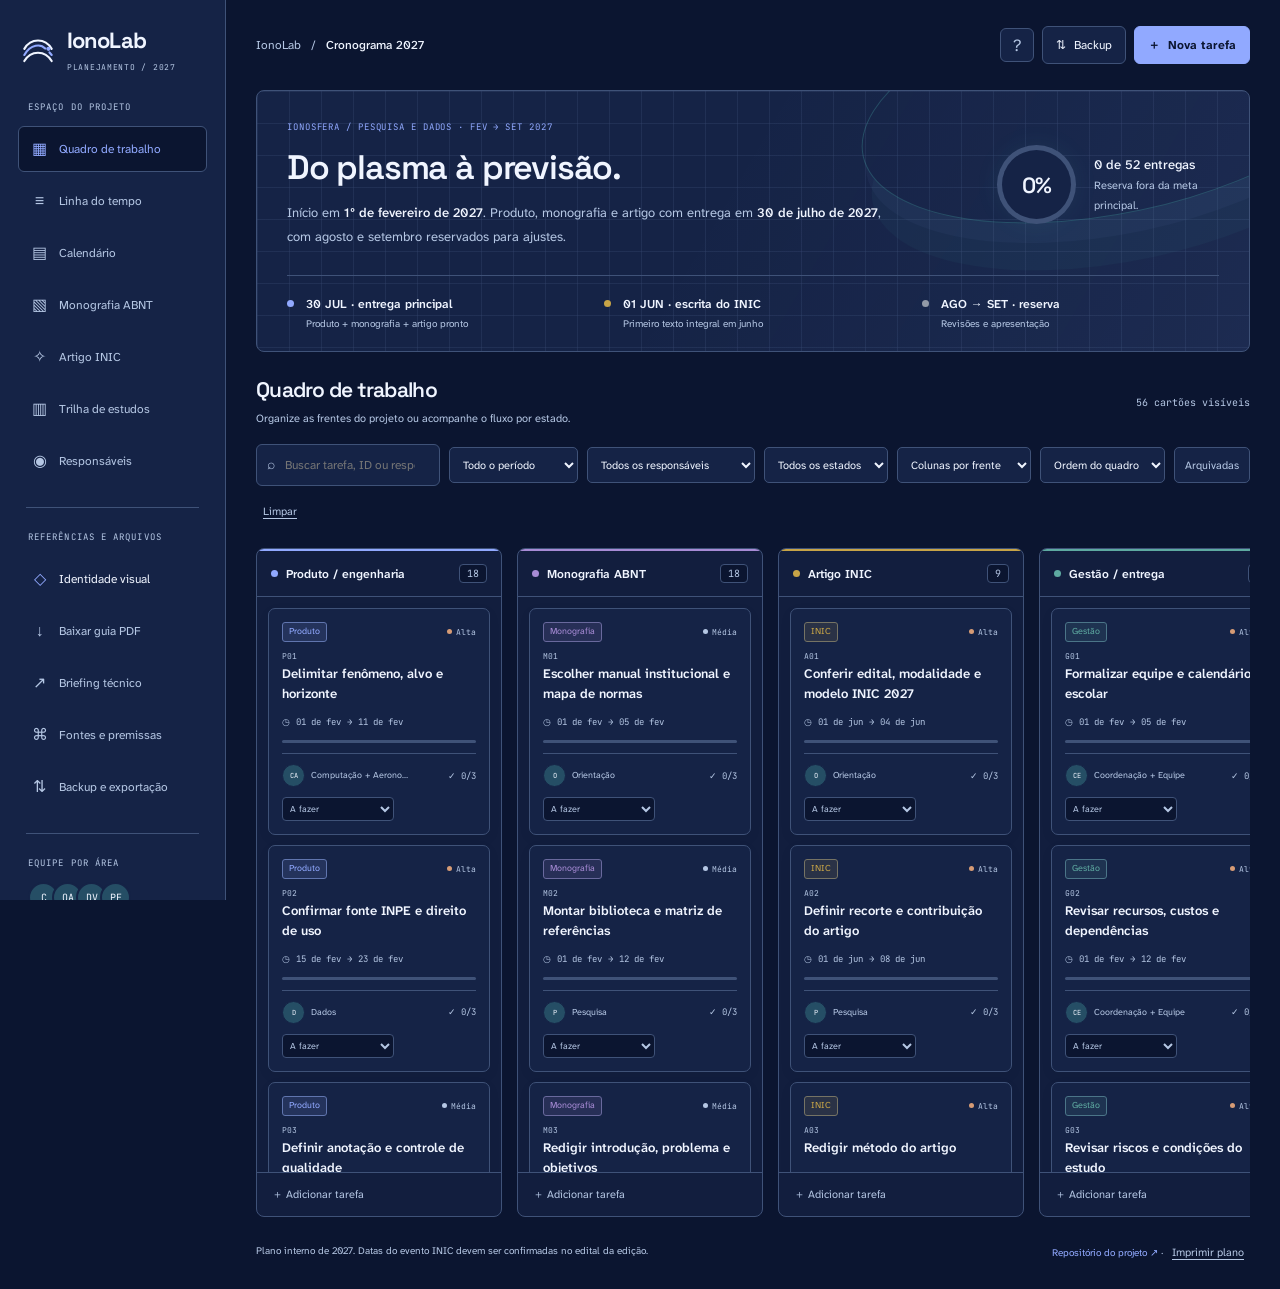
==== commit 7fbcc7db: "feat(identidade): publica marca e guia visual IonoLab 2027" ====
--- a/index.html
+++ b/index.html
@@ -1,8 +1,8 @@
-<!doctype html><html lang="pt-BR"><head><meta charset="utf-8"><meta name="viewport" content="width=device-width,initial-scale=1"><meta name="theme-color" content="#080e12"><meta name="description" content="IonoLab — cronograma interativo, monografia ABNT e artigo INIC. Entrega em julho de 2027 e reserva até setembro."><title>IonoLab · Cronograma 2027</title><style>
+<!doctype html><html lang="pt-BR"><head><meta charset="utf-8"><meta name="viewport" content="width=device-width,initial-scale=1"><meta name="theme-color" content="#0B1530"><meta name="description" content="IonoLab — cronograma interativo, monografia ABNT e artigo INIC. Entrega em julho de 2027 e reserva até setembro."><title>IonoLab · Cronograma 2027</title><style>
 @font-face{font-family:'Space Grotesk';font-style:normal;font-weight:300 700;font-display:swap;src:url([data-uri]) format('woff')}
 @font-face{font-family:'Atkinson Hyperlegible Next';font-style:normal;font-weight:200 800;font-display:swap;src:url([data-uri]) format('woff')}
 @font-face{font-family:'JetBrains Mono';font-style:normal;font-weight:100 800;font-display:swap;src:url([data-uri]) format('woff')}
-:root{--bg:#080e12;--panel:#10191e;--ink:#ecf0e8;--muted:#a4b2b4;--line:#29373b;--accent:#d3f78d;--second:#79d8cb;--display:'Space Grotesk',sans-serif;--body:'Atkinson Hyperlegible Next','Segoe UI',sans-serif;--mono:'JetBrains Mono',Consolas,monospace;--produto:var(--accent);--monografia:#a78bd5;--inic:#c7a447;--gestao:#5eaaa1;--reserva:#939aa7;color-scheme:dark}body[data-theme=coro],body[data-theme=mesaar]{--monografia:#76529b;--inic:#89660f;--gestao:#287b70;--reserva:#626974}*{box-sizing:border-box}[hidden]{display:none!important}body{margin:0;background:var(--bg);color:var(--ink);font:14px/1.7 var(--body);-webkit-font-smoothing:antialiased}button,input,select,textarea{font:inherit;color:inherit}button,a{-webkit-tap-highlight-color:transparent;touch-action:manipulation}button{cursor:pointer}a{color:inherit;text-decoration:none}button:disabled{opacity:.4;cursor:default}button:focus-visible,a:focus-visible,input:focus-visible,select:focus-visible,textarea:focus-visible{outline:3px solid var(--second);outline-offset:3px}::selection{background:var(--accent);color:var(--bg)}h1,h2,h3,h4{font-family:var(--display);font-weight:600;letter-spacing:-.035em}button{border:0}.skip{position:fixed;top:-80px;left:15px;z-index:100;padding:12px;background:var(--accent);color:var(--bg)}.skip:focus{top:12px}.sr-only{position:absolute;width:1px;height:1px;overflow:hidden;clip-path:inset(50%);white-space:nowrap}.sidebar-scrim{display:none}.app{display:grid;grid-template-columns:226px minmax(0,1fr);min-height:100dvh}.sidebar{height:100dvh;position:sticky;top:0;background:var(--panel);border-right:1px solid var(--line);display:flex;flex-direction:column;padding:26px 18px;z-index:15;min-width:0}.brand{font:700 24px/1.1 var(--display);letter-spacing:-.055em;display:flex;gap:11px;align-items:center;margin:2px 2px 34px}.brand-mark{width:31px;height:33px;display:grid;place-items:center;border:1px solid var(--accent);color:var(--accent);border-radius:8px;font:18px var(--mono);flex-shrink:0}.brand small{font:9px var(--mono);color:var(--muted);letter-spacing:.04em;display:block;margin-top:8px}.side-label{font:9px var(--mono);letter-spacing:.12em;color:var(--muted);margin:0 10px 13px;text-transform:uppercase}.side-nav{display:grid;gap:6px}.side-nav button,.side-nav a{display:flex;gap:11px;align-items:center;border:1px solid transparent;border-radius:6px;padding:10px 12px;text-align:left;background:none;font-size:12px;color:var(--muted);line-height:1.5;min-height:42px}.side-nav button span:first-child,.side-nav a span:first-child{width:17px;text-align:center;font-size:16px;flex-shrink:0}.side-nav button.active{border-color:var(--line);background:var(--bg);color:var(--accent)}.side-nav button:hover,.side-nav a:hover{background:var(--bg);color:var(--ink)}.side-divider{border-top:1px solid var(--line);margin:23px 8px}.side-team{display:flex;margin:0 10px 17px}.avatar{height:31px;width:31px;border:2px solid var(--panel);border-radius:50%;background:color-mix(in srgb,var(--second) 22%,var(--panel));color:var(--ink);display:inline-grid;place-items:center;font:10px var(--mono);flex-shrink:0}.side-team .avatar+.avatar{margin-left:-7px}.side-foot{margin-top:auto;padding:18px 10px 0;color:var(--muted);font-size:10px;line-height:1.9}.save-state{display:flex;gap:7px;align-items:center;font-size:10px;color:var(--muted)}.save-state i{width:5px;height:5px;background:#80be8b;border-radius:50%;flex-shrink:0}.side-foot p{margin:10px 0 0}.main{min-width:0;padding:26px 30px 24px}.topbar{display:flex;align-items:center;justify-content:space-between;gap:20px;min-height:38px;margin-bottom:26px}.breadcrumbs{font-size:12px;color:var(--muted);display:flex;gap:10px;align-items:center}.breadcrumbs strong{color:var(--ink);font-weight:500}.top-actions{display:flex;gap:8px;align-items:center}.btn{display:inline-flex;align-items:center;justify-content:center;gap:8px;border:1px solid var(--line);background:var(--panel);padding:9px 13px;border-radius:6px;font-size:12px;line-height:1.5;transition:.15s}.btn:hover{border-color:var(--accent);transform:translateY(-1px)}.btn.primary{background:var(--accent);color:var(--bg);border-color:var(--accent);font-weight:700}.icon-button{width:34px;height:34px;display:grid;place-items:center;border:1px solid var(--line);background:var(--panel);border-radius:6px;color:var(--muted);font-size:17px}.mobile-menu{display:none}.hero{position:relative;overflow:hidden;border:1px solid var(--line);border-radius:11px;background:var(--panel);padding:29px 30px 0;margin-bottom:24px}.hero:after{content:'';position:absolute;right:-90px;top:-140px;width:430px;height:430px;border:1px solid var(--line);border-radius:50%;box-shadow:0 0 0 40px color-mix(in srgb,var(--line) 20%,transparent),0 0 0 85px color-mix(in srgb,var(--line) 10%,transparent);pointer-events:none}.hero-main{display:flex;gap:30px;align-items:center;justify-content:space-between;position:relative;z-index:1}.eyebrow{font:9px/1.7 var(--mono);letter-spacing:.1em;color:var(--accent);text-transform:uppercase;display:block;margin-bottom:13px}.hero h1{font-size:34px;line-height:1.2;max-width:600px;margin:0 0 12px}.hero-description{font-size:13px;color:var(--muted);max-width:620px;margin:0;line-height:1.85}.hero-description strong{font-weight:550;color:var(--ink)}.progress-summary{display:flex;gap:18px;align-items:center;flex-shrink:0}.progress-ring{width:79px;height:79px;border-radius:50%;background:conic-gradient(var(--accent) calc(var(--progress)*1%),var(--line) 0);display:grid;place-items:center;position:relative}.progress-ring:before{content:'';position:absolute;inset:5px;border-radius:50%;background:var(--panel)}.progress-ring b{position:relative;font:22px var(--display);font-weight:600;letter-spacing:-.05em}.progress-info{font-size:11px;color:var(--muted);line-height:1.8;max-width:125px}.progress-info strong{color:var(--ink);display:block;font-size:13px;font-weight:500}.milestone-strip{display:grid;grid-template-columns:1fr 1fr 1fr;gap:20px;position:relative;z-index:1;border-top:1px solid var(--line);margin-top:26px;padding:19px 0}.milestone{display:flex;gap:12px;align-items:flex-start}.milestone-dot{width:7px;height:7px;border-radius:50%;margin-top:5px;background:var(--accent);flex-shrink:0}.milestone:nth-child(2) .milestone-dot{background:var(--inic)}.milestone:nth-child(3) .milestone-dot{background:var(--reserva)}.milestone b{font-size:12px;display:block;font-weight:600;line-height:1.5}.milestone small{font-size:10px;color:var(--muted);line-height:1.6;display:block;margin-top:3px}.workspace-head{display:flex;justify-content:space-between;align-items:center;gap:20px;margin-bottom:16px}.workspace-head h2{font-size:21px;line-height:1.3;margin:0}.view-caption{font-size:11px;color:var(--muted);margin:6px 0 0}.view-count{font:10px var(--mono);color:var(--muted);white-space:nowrap}.filters{display:flex;gap:9px;align-items:center;flex-wrap:wrap;margin-bottom:20px}.search{display:flex;gap:8px;align-items:center;min-width:180px;flex:1;max-width:290px;border:1px solid var(--line);background:var(--panel);padding:8px 10px;border-radius:6px;color:var(--muted)}.search input{border:0;outline:none;background:none;width:100%;min-width:0;font-size:12px;color:var(--ink)}.filters select{border:1px solid var(--line);background:var(--panel);border-radius:5px;padding:9px 9px;font-size:11px;min-width:0;max-width:175px}.filters .filter-reset{background:none;border:0;color:var(--muted);font-size:11px;text-decoration:underline;text-underline-offset:3px;padding:7px}.filter-archive{border:1px solid var(--line);background:var(--panel);font-size:11px;color:var(--muted);border-radius:5px;padding:8px 10px}.filter-archive[aria-pressed=true]{border-color:var(--accent);color:var(--accent)}.board-options{display:flex;gap:9px;align-items:center;margin-left:auto}.filters label.sr-only{margin:0}.board{display:grid;grid-auto-flow:column;grid-auto-columns:minmax(246px,1fr);gap:15px;overflow-x:auto;padding-bottom:18px;align-items:start;scrollbar-width:thin;scrollbar-color:var(--line) transparent;min-height:500px}.kanban-column{background:color-mix(in srgb,var(--panel) 65%,var(--bg));border:1px solid var(--line);border-radius:8px;min-height:450px;min-width:0;overflow:hidden}.column-head{padding:15px 14px 12px;display:flex;justify-content:space-between;gap:15px;align-items:center;border-bottom:1px solid var(--line)}.column-title{font-size:12px;display:flex;align-items:center;gap:8px;font-weight:600}.column-title i{height:7px;width:7px;border-radius:50%;background:var(--col)}.column-number{font:10px var(--mono);color:var(--muted);padding:2px 7px;background:var(--bg);border:1px solid var(--line);border-radius:4px}.kanban-list{padding:11px;display:grid;gap:10px;min-height:320px;max-height:575px;overflow-y:auto;scrollbar-width:thin;scrollbar-color:var(--line) transparent;align-content:start}.kanban-list.drag-over{background:color-mix(in srgb,var(--accent) 8%,transparent);box-shadow:inset 0 0 0 2px var(--accent)}.card{border:1px solid var(--line);border-radius:7px;background:var(--panel);padding:13px;min-width:0;box-shadow:0 4px 13px #0000000c;position:relative;transition:border-color .15s,transform .15s}.card:hover{border-color:color-mix(in srgb,var(--accent) 60%,var(--line));transform:translateY(-2px)}.card.dragging{opacity:.4}.card[draggable=true]{cursor:grab}.card-top{display:flex;align-items:center;justify-content:space-between;gap:8px;margin-bottom:9px}.label{font-size:9px;padding:3px 6px;border-radius:3px;background:color-mix(in srgb,var(--tag) 12%,var(--panel));border:1px solid color-mix(in srgb,var(--tag) 40%,var(--line));color:var(--tag);line-height:1.3}.priority{font:8px var(--mono);display:flex;gap:4px;align-items:center;color:var(--muted)}.priority i{height:5px;width:5px;border-radius:50%;background:var(--muted)}.priority.high i{background:#d69b75}.card h3{font:600 13px/1.55 var(--body);letter-spacing:0;margin:0 0 12px}.card-open{background:none;padding:0;text-align:left;color:var(--ink);line-height:inherit;font:inherit;width:100%}.card-id{font:8px var(--mono);color:var(--muted);display:block;margin-bottom:3px}.card-date{display:flex;align-items:center;gap:6px;font:9px var(--mono);color:var(--muted);margin-bottom:12px}.card-date.late{color:#d99887}.card-note{color:#cd9d72;font-size:9px;border-left:2px solid #a97749;padding-left:7px;margin:0 0 10px;line-height:1.6}.card-check{height:3px;border-radius:3px;background:var(--line);overflow:hidden;margin-bottom:10px}.card-check i{display:block;height:100%;background:var(--col)}.card-foot{display:flex;align-items:center;justify-content:space-between;gap:7px;border-top:1px solid var(--line);padding-top:10px}.card-person{display:flex;align-items:center;gap:6px;min-width:0}.card-person .avatar{width:23px;height:23px;font-size:7px;border-width:1px;flex-shrink:0}.card-person span:last-child{font-size:9px;color:var(--muted);white-space:nowrap;overflow:hidden;text-overflow:ellipsis;max-width:102px}.check-count{font:9px var(--mono);color:var(--muted);white-space:nowrap}.quick-status{font-size:9px;border:1px solid var(--line);border-radius:4px;background:var(--bg);color:var(--muted);padding:4px 3px;max-width:112px;margin-top:10px;width:100%}.column-add{width:100%;padding:12px 15px;text-align:left;background:none;color:var(--muted);font-size:11px;border-top:1px solid var(--line)}.column-add:hover{color:var(--accent);background:var(--bg)}.column-empty{font-size:11px;line-height:1.8;color:var(--muted);padding:30px 12px;text-align:center;border:1px dashed var(--line);border-radius:5px;min-height:90px}.empty-state{padding:55px 25px;text-align:center;border:1px dashed var(--line);border-radius:8px;color:var(--muted)}.empty-state h3{font-size:24px;color:var(--ink);margin:0 0 12px}.empty-state p{font-size:13px;margin:0}.workspace-foot{display:flex;justify-content:space-between;gap:25px;margin-top:7px;font-size:10px;color:var(--muted);line-height:1.8}.workspace-foot a{color:var(--accent)}.legend{display:flex;flex-wrap:wrap;gap:15px;font-size:10px;color:var(--muted);margin:0 0 18px}.legend span{display:flex;gap:6px;align-items:center}.legend i{height:7px;width:7px;border-radius:50%;background:var(--tag)}.timeline-wrap{border:1px solid var(--line);border-radius:8px;overflow:auto;max-height:680px;scrollbar-width:thin;scrollbar-color:var(--line) transparent}.timeline{min-width:1250px;position:relative}.timeline-row{display:grid;grid-template-columns:245px minmax(0,1fr);min-height:43px;border-bottom:1px solid var(--line)}.timeline-label{position:sticky;left:0;z-index:2;background:var(--panel);padding:10px 13px;border-right:1px solid var(--line);font-size:11px;display:flex;align-items:center;gap:8px;text-align:left;min-width:0;line-height:1.5}.timeline-label code{font:8px var(--mono);color:var(--muted);flex-shrink:0}.timeline-label span{overflow:hidden;text-overflow:ellipsis;white-space:nowrap}.timeline-track{position:relative;min-height:43px;background-image:repeating-linear-gradient(90deg,transparent,transparent calc(100% / 11 - 1px),var(--line) calc(100% / 11));overflow:hidden}.timeline-bar{position:absolute;top:10px;height:22px;min-width:6px;border-radius:3px;background:color-mix(in srgb,var(--tag) 25%,var(--panel));border:1px solid var(--tag);color:var(--ink);font:8px var(--mono);padding:2px 6px;white-space:nowrap;overflow:hidden;text-overflow:ellipsis;text-align:left}.timeline-bar.done{opacity:.5;background:color-mix(in srgb,var(--tag) 50%,var(--panel))}.timeline-months{display:flex;position:relative;min-height:40px}.timeline-months span{position:absolute;font:9px var(--mono);color:var(--muted);top:12px;border-left:1px solid var(--line);padding-left:7px;white-space:nowrap}.timeline-head{position:sticky;top:0;z-index:4;background:var(--panel)}.timeline-head .timeline-label{font:9px var(--mono);color:var(--accent)}.timeline-marker{position:absolute;top:0;bottom:0;border-left:1px dashed var(--accent);pointer-events:none;opacity:.6}.timeline-group{background:var(--bg);font:9px var(--mono);letter-spacing:.06em;padding:11px 14px;color:var(--accent);position:sticky;left:0;border-bottom:1px solid var(--line)}.calendar-toolbar{display:flex;justify-content:space-between;align-items:center;margin-bottom:18px;gap:20px}.calendar-toolbar h3{font-size:24px;margin:0;text-transform:capitalize}.calendar-nav{display:flex;gap:7px;align-items:center}.calendar-grid{display:grid;grid-template-columns:repeat(7,minmax(0,1fr));border-top:1px solid var(--line);border-left:1px solid var(--line);border-radius:7px;overflow:hidden}.weekday{padding:12px 7px;font:9px var(--mono);text-align:center;color:var(--muted);background:var(--panel);border-right:1px solid var(--line);border-bottom:1px solid var(--line)}.day{min-height:120px;padding:9px 7px;border-right:1px solid var(--line);border-bottom:1px solid var(--line);background:var(--bg);min-width:0}.day.outside{opacity:.4;background:var(--panel)}.day.today{box-shadow:inset 0 0 0 1px var(--accent)}.day-number{font:10px var(--mono);color:var(--muted);margin-bottom:10px;display:block}.calendar-task{width:100%;border:1px solid var(--line);border-left:2px solid var(--tag);padding:5px 6px;background:var(--panel);border-radius:3px;text-align:left;display:block;font-size:9px;line-height:1.6;margin-bottom:5px;overflow:hidden}.calendar-task.done{text-decoration:line-through;opacity:.6}.academic-banner{padding:24px 26px;border:1px solid var(--line);border-radius:8px;background:var(--panel);display:grid;grid-template-columns:1fr auto;gap:30px;margin-bottom:23px}.academic-banner h3{font-size:26px;line-height:1.2;margin:0 0 12px}.academic-banner p{font-size:13px;color:var(--muted);line-height:1.9;margin:0;max-width:720px}.academic-number{font:39px var(--display);letter-spacing:-.04em;color:var(--accent);text-align:right;min-width:100px}.academic-number small{font:10px var(--mono);display:block;color:var(--muted);margin-top:6px}.norm-grid{display:grid;grid-template-columns:repeat(3,1fr);gap:13px;margin-bottom:27px}.norm{border:1px solid var(--line);border-radius:6px;padding:17px;background:var(--panel)}.norm code{font:10px var(--mono);color:var(--monografia)}.norm h4{font-size:17px;margin:11px 0 8px;letter-spacing:-.02em}.norm p{font-size:12px;line-height:1.8;color:var(--muted);margin:0}.academic-list{display:grid;gap:10px}.academic-row{border:1px solid var(--line);border-radius:6px;background:var(--panel);display:grid;grid-template-columns:58px 1fr 120px 100px 32px;gap:16px;padding:16px;align-items:center}.academic-row code{font:10px var(--mono);color:var(--muted)}.academic-row h4{font:600 13px var(--body);margin:0 0 5px;letter-spacing:0}.academic-row p{font-size:11px;line-height:1.8;color:var(--muted);margin:0}.academic-row time{font:10px var(--mono);color:var(--muted)}.academic-row .row-state{font-size:10px;color:var(--accent)}.academic-row button{background:none;color:var(--accent);font-size:18px}.section-label{font:10px var(--mono);text-transform:uppercase;letter-spacing:.07em;color:var(--muted);margin:28px 0 16px}.notice{padding:15px 18px;border:1px solid var(--line);border-left:3px solid var(--inic);background:var(--panel);font-size:12px;line-height:1.9;color:var(--muted);margin:0 0 24px;border-radius:4px}.notice a{color:var(--accent);text-decoration:underline;text-underline-offset:3px}.source-grid{display:grid;grid-template-columns:1fr 1fr;gap:16px}.source-card{border:1px solid var(--line);background:var(--panel);padding:23px;border-radius:6px}.source-card h3{font-size:20px;margin:0 0 12px}.source-card p{font-size:13px;line-height:1.9;color:var(--muted);margin:0 0 17px}.source-card a{font-size:12px;color:var(--accent)}.settings-grid{display:grid;grid-template-columns:1fr 1fr;gap:20px}.settings-card{padding:25px;border:1px solid var(--line);border-radius:8px;background:var(--panel)}.settings-card h3{font-size:23px;margin:0 0 15px}.settings-card p{font-size:13px;color:var(--muted);line-height:1.9}.settings-actions{display:flex;gap:10px;flex-wrap:wrap;margin-top:20px}.settings-list{padding:0;list-style:none;color:var(--muted);font-size:12px}.settings-list li{border-top:1px solid var(--line);padding:12px 0}.settings-list b{color:var(--ink);font-weight:500}.file-label{cursor:pointer}.team-grid{display:grid;grid-template-columns:repeat(3,1fr);gap:16px}.team-card{border:1px solid var(--line);border-radius:7px;padding:22px;background:var(--panel)}.team-card .avatar{height:40px;width:40px;font-size:12px;margin-bottom:14px}.team-card h3{font-size:18px;margin:0 0 10px}.team-card p{font-size:12px;color:var(--muted);margin:0 0 15px}.team-count{font:11px var(--mono);color:var(--accent)}.team-card button{margin-top:17px}.task-dialog{background:var(--panel);color:var(--ink);width:min(850px,calc(100% - 32px));max-width:850px;max-height:92dvh;border:1px solid var(--line);border-radius:12px;padding:0;box-shadow:0 30px 90px #0006}.task-dialog::backdrop{background:#0009;backdrop-filter:blur(5px)}.dialog-head{display:flex;align-items:center;justify-content:space-between;border-bottom:1px solid var(--line);padding:18px 24px;position:sticky;top:0;background:var(--panel);z-index:2}.dialog-head span{font:10px var(--mono);color:var(--accent)}.dialog-head h2{font-size:23px;margin:0;line-height:1.3}.dialog-content{padding:25px;display:grid;grid-template-columns:1.3fr 1fr;gap:25px}.field{display:block;font-size:11px;color:var(--muted);margin-bottom:16px;line-height:1.8}.field input,.field select,.field textarea{display:block;width:100%;background:var(--bg);border:1px solid var(--line);border-radius:5px;padding:9px 11px;margin-top:6px;font-size:13px;line-height:1.7;color:var(--ink);min-width:0}.field textarea{resize:vertical;min-height:91px}.field textarea.notes{min-height:120px}.field select[multiple]{min-height:118px;font-size:11px}.field small{font-size:10px;line-height:1.8;display:block;margin-top:6px}.field-row{display:grid;grid-template-columns:1fr 1fr;gap:13px}.checklist-title{display:flex;justify-content:space-between;align-items:center;margin:20px 0 13px;gap:20px}.checklist-title h3{font:600 13px var(--body);margin:0;letter-spacing:0}.checklist-title span{font:10px var(--mono);color:var(--muted)}.check-edit-row{display:flex;gap:9px;align-items:flex-start;margin-bottom:10px}.check-edit-row input[type=checkbox]{accent-color:var(--accent);margin-top:12px;width:16px;height:16px;flex-shrink:0}.check-edit-row input[type=text]{width:100%;min-width:0;border:1px solid var(--line);border-radius:4px;background:var(--bg);font-size:12px;padding:8px}.check-edit-row button{background:none;color:var(--muted);font-size:17px;width:25px;height:35px;flex-shrink:0}.check-add{background:none;border:1px dashed var(--line);border-radius:4px;width:100%;padding:8px;font-size:11px;text-align:left;color:var(--muted)}.dialog-footer{display:flex;align-items:center;justify-content:space-between;gap:15px;padding:18px 24px;border-top:1px solid var(--line);position:sticky;bottom:0;background:var(--panel);z-index:2}.dialog-footer>div{display:flex;gap:8px}.archive-button{font-size:11px;color:var(--muted);background:none;text-decoration:underline;text-underline-offset:3px}.form-error{font-size:12px;color:#d79a8b;margin:0 25px 20px;line-height:1.8}.dialog-info{padding:25px;max-width:670px}.dialog-info p{font-size:13px;line-height:1.9;color:var(--muted)}.dialog-info h3{font-size:21px}.toast{position:fixed;bottom:23px;left:50%;transform:translate(-50%,20px);opacity:0;pointer-events:none;background:var(--panel);border:1px solid var(--accent);color:var(--ink);padding:12px 19px;border-radius:7px;font-size:12px;max-width:calc(100% - 32px);z-index:50;transition:.2s;box-shadow:0 8px 25px #0003}.toast.show{opacity:1;transform:translate(-50%,0)}.print-area{display:none}noscript{padding:18px;display:block;background:var(--accent);color:var(--bg)}body[data-theme=coro] .hero h1{font-weight:600}body[data-theme=esp32] .hero h1{font-size:41px;line-height:1.08}body[data-theme=esp32] .brand{font-size:28px}body[data-theme=esp32] .btn.primary{border-radius:25px}body[data-theme=mesaar] .hero,body[data-theme=mesaar] .card{box-shadow:2px 2px 0 #282b2820}body[data-theme=mesaar] .btn.primary{background:#74dba0;color:#213c2a;border-color:#2b5839}body[data-theme=koma] .brand{color:var(--accent);font-weight:750}body[data-theme=koma] .hero{background:radial-gradient(at top right,#e5091418,transparent 60%),var(--panel)}body[data-theme=cubesat] .hero{background:radial-gradient(at top right,#a8a0ff13,transparent 65%),var(--panel)}
+:root{--bg:#0B1530;--panel:#152346;--ink:#F0F5FF;--muted:#B5C7E4;--line:#3F5278;--accent:#91A9FF;--second:#5EE8D5;--display:'Space Grotesk',sans-serif;--body:'Atkinson Hyperlegible Next','Segoe UI',sans-serif;--mono:'JetBrains Mono',Consolas,monospace;--produto:var(--accent);--monografia:#a78bd5;--inic:#c7a447;--gestao:#5eaaa1;--reserva:#939aa7;color-scheme:dark}body[data-theme=coro],body[data-theme=mesaar]{--monografia:#76529b;--inic:#89660f;--gestao:#287b70;--reserva:#626974}*{box-sizing:border-box}[hidden]{display:none!important}body{margin:0;background:var(--bg);color:var(--ink);font:14px/1.7 var(--body);-webkit-font-smoothing:antialiased}button,input,select,textarea{font:inherit;color:inherit}button,a{-webkit-tap-highlight-color:transparent;touch-action:manipulation}button{cursor:pointer}a{color:inherit;text-decoration:none}button:disabled{opacity:.4;cursor:default}button:focus-visible,a:focus-visible,input:focus-visible,select:focus-visible,textarea:focus-visible{outline:3px solid var(--second);outline-offset:3px}::selection{background:var(--accent);color:var(--bg)}h1,h2,h3,h4{font-family:var(--display);font-weight:600;letter-spacing:-.035em}button{border:0}.skip{position:fixed;top:-80px;left:15px;z-index:100;padding:12px;background:var(--accent);color:var(--bg)}.skip:focus{top:12px}.sr-only{position:absolute;width:1px;height:1px;overflow:hidden;clip-path:inset(50%);white-space:nowrap}.sidebar-scrim{display:none}.app{display:grid;grid-template-columns:226px minmax(0,1fr);min-height:100dvh}.sidebar{height:100dvh;position:sticky;top:0;background:var(--panel);border-right:1px solid var(--line);display:flex;flex-direction:column;padding:26px 18px;z-index:15;min-width:0}.brand{font:700 24px/1.1 var(--display);letter-spacing:-.055em;display:flex;gap:11px;align-items:center;margin:2px 2px 34px}.brand-mark{width:31px;height:33px;display:grid;place-items:center;border:1px solid var(--accent);color:var(--accent);border-radius:8px;font:18px var(--mono);flex-shrink:0}.brand small{font:9px var(--mono);color:var(--muted);letter-spacing:.04em;display:block;margin-top:8px}.side-label{font:9px var(--mono);letter-spacing:.12em;color:var(--muted);margin:0 10px 13px;text-transform:uppercase}.side-nav{display:grid;gap:6px}.side-nav button,.side-nav a{display:flex;gap:11px;align-items:center;border:1px solid transparent;border-radius:6px;padding:10px 12px;text-align:left;background:none;font-size:12px;color:var(--muted);line-height:1.5;min-height:42px}.side-nav button span:first-child,.side-nav a span:first-child{width:17px;text-align:center;font-size:16px;flex-shrink:0}.side-nav button.active{border-color:var(--line);background:var(--bg);color:var(--accent)}.side-nav button:hover,.side-nav a:hover{background:var(--bg);color:var(--ink)}.side-divider{border-top:1px solid var(--line);margin:23px 8px}.side-team{display:flex;margin:0 10px 17px}.avatar{height:31px;width:31px;border:2px solid var(--panel);border-radius:50%;background:color-mix(in srgb,var(--second) 22%,var(--panel));color:var(--ink);display:inline-grid;place-items:center;font:10px var(--mono);flex-shrink:0}.side-team .avatar+.avatar{margin-left:-7px}.side-foot{margin-top:auto;padding:18px 10px 0;color:var(--muted);font-size:10px;line-height:1.9}.save-state{display:flex;gap:7px;align-items:center;font-size:10px;color:var(--muted)}.save-state i{width:5px;height:5px;background:#80be8b;border-radius:50%;flex-shrink:0}.side-foot p{margin:10px 0 0}.main{min-width:0;padding:26px 30px 24px}.topbar{display:flex;align-items:center;justify-content:space-between;gap:20px;min-height:38px;margin-bottom:26px}.breadcrumbs{font-size:12px;color:var(--muted);display:flex;gap:10px;align-items:center}.breadcrumbs strong{color:var(--ink);font-weight:500}.top-actions{display:flex;gap:8px;align-items:center}.btn{display:inline-flex;align-items:center;justify-content:center;gap:8px;border:1px solid var(--line);background:var(--panel);padding:9px 13px;border-radius:6px;font-size:12px;line-height:1.5;transition:.15s}.btn:hover{border-color:var(--accent);transform:translateY(-1px)}.btn.primary{background:var(--accent);color:var(--bg);border-color:var(--accent);font-weight:700}.icon-button{width:34px;height:34px;display:grid;place-items:center;border:1px solid var(--line);background:var(--panel);border-radius:6px;color:var(--muted);font-size:17px}.mobile-menu{display:none}.hero{position:relative;overflow:hidden;border:1px solid var(--line);border-radius:11px;background:var(--panel);padding:29px 30px 0;margin-bottom:24px}.hero:after{content:'';position:absolute;right:-90px;top:-140px;width:430px;height:430px;border:1px solid var(--line);border-radius:50%;box-shadow:0 0 0 40px color-mix(in srgb,var(--line) 20%,transparent),0 0 0 85px color-mix(in srgb,var(--line) 10%,transparent);pointer-events:none}.hero-main{display:flex;gap:30px;align-items:center;justify-content:space-between;position:relative;z-index:1}.eyebrow{font:9px/1.7 var(--mono);letter-spacing:.1em;color:var(--accent);text-transform:uppercase;display:block;margin-bottom:13px}.hero h1{font-size:34px;line-height:1.2;max-width:600px;margin:0 0 12px}.hero-description{font-size:13px;color:var(--muted);max-width:620px;margin:0;line-height:1.85}.hero-description strong{font-weight:550;color:var(--ink)}.progress-summary{display:flex;gap:18px;align-items:center;flex-shrink:0}.progress-ring{width:79px;height:79px;border-radius:50%;background:conic-gradient(var(--accent) calc(var(--progress)*1%),var(--line) 0);display:grid;place-items:center;position:relative}.progress-ring:before{content:'';position:absolute;inset:5px;border-radius:50%;background:var(--panel)}.progress-ring b{position:relative;font:22px var(--display);font-weight:600;letter-spacing:-.05em}.progress-info{font-size:11px;color:var(--muted);line-height:1.8;max-width:125px}.progress-info strong{color:var(--ink);display:block;font-size:13px;font-weight:500}.milestone-strip{display:grid;grid-template-columns:1fr 1fr 1fr;gap:20px;position:relative;z-index:1;border-top:1px solid var(--line);margin-top:26px;padding:19px 0}.milestone{display:flex;gap:12px;align-items:flex-start}.milestone-dot{width:7px;height:7px;border-radius:50%;margin-top:5px;background:var(--accent);flex-shrink:0}.milestone:nth-child(2) .milestone-dot{background:var(--inic)}.milestone:nth-child(3) .milestone-dot{background:var(--reserva)}.milestone b{font-size:12px;display:block;font-weight:600;line-height:1.5}.milestone small{font-size:10px;color:var(--muted);line-height:1.6;display:block;margin-top:3px}.workspace-head{display:flex;justify-content:space-between;align-items:center;gap:20px;margin-bottom:16px}.workspace-head h2{font-size:21px;line-height:1.3;margin:0}.view-caption{font-size:11px;color:var(--muted);margin:6px 0 0}.view-count{font:10px var(--mono);color:var(--muted);white-space:nowrap}.filters{display:flex;gap:9px;align-items:center;flex-wrap:wrap;margin-bottom:20px}.search{display:flex;gap:8px;align-items:center;min-width:180px;flex:1;max-width:290px;border:1px solid var(--line);background:var(--panel);padding:8px 10px;border-radius:6px;color:var(--muted)}.search input{border:0;outline:none;background:none;width:100%;min-width:0;font-size:12px;color:var(--ink)}.filters select{border:1px solid var(--line);background:var(--panel);border-radius:5px;padding:9px 9px;font-size:11px;min-width:0;max-width:175px}.filters .filter-reset{background:none;border:0;color:var(--muted);font-size:11px;text-decoration:underline;text-underline-offset:3px;padding:7px}.filter-archive{border:1px solid var(--line);background:var(--panel);font-size:11px;color:var(--muted);border-radius:5px;padding:8px 10px}.filter-archive[aria-pressed=true]{border-color:var(--accent);color:var(--accent)}.board-options{display:flex;gap:9px;align-items:center;margin-left:auto}.filters label.sr-only{margin:0}.board{display:grid;grid-auto-flow:column;grid-auto-columns:minmax(246px,1fr);gap:15px;overflow-x:auto;padding-bottom:18px;align-items:start;scrollbar-width:thin;scrollbar-color:var(--line) transparent;min-height:500px}.kanban-column{background:color-mix(in srgb,var(--panel) 65%,var(--bg));border:1px solid var(--line);border-radius:8px;min-height:450px;min-width:0;overflow:hidden}.column-head{padding:15px 14px 12px;display:flex;justify-content:space-between;gap:15px;align-items:center;border-bottom:1px solid var(--line)}.column-title{font-size:12px;display:flex;align-items:center;gap:8px;font-weight:600}.column-title i{height:7px;width:7px;border-radius:50%;background:var(--col)}.column-number{font:10px var(--mono);color:var(--muted);padding:2px 7px;background:var(--bg);border:1px solid var(--line);border-radius:4px}.kanban-list{padding:11px;display:grid;gap:10px;min-height:320px;max-height:575px;overflow-y:auto;scrollbar-width:thin;scrollbar-color:var(--line) transparent;align-content:start}.kanban-list.drag-over{background:color-mix(in srgb,var(--accent) 8%,transparent);box-shadow:inset 0 0 0 2px var(--accent)}.card{border:1px solid var(--line);border-radius:7px;background:var(--panel);padding:13px;min-width:0;box-shadow:0 4px 13px #0000000c;position:relative;transition:border-color .15s,transform .15s}.card:hover{border-color:color-mix(in srgb,var(--accent) 60%,var(--line));transform:translateY(-2px)}.card.dragging{opacity:.4}.card[draggable=true]{cursor:grab}.card-top{display:flex;align-items:center;justify-content:space-between;gap:8px;margin-bottom:9px}.label{font-size:9px;padding:3px 6px;border-radius:3px;background:color-mix(in srgb,var(--tag) 12%,var(--panel));border:1px solid color-mix(in srgb,var(--tag) 40%,var(--line));color:var(--tag);line-height:1.3}.priority{font:8px var(--mono);display:flex;gap:4px;align-items:center;color:var(--muted)}.priority i{height:5px;width:5px;border-radius:50%;background:var(--muted)}.priority.high i{background:#d69b75}.card h3{font:600 13px/1.55 var(--body);letter-spacing:0;margin:0 0 12px}.card-open{background:none;padding:0;text-align:left;color:var(--ink);line-height:inherit;font:inherit;width:100%}.card-id{font:8px var(--mono);color:var(--muted);display:block;margin-bottom:3px}.card-date{display:flex;align-items:center;gap:6px;font:9px var(--mono);color:var(--muted);margin-bottom:12px}.card-date.late{color:#d99887}.card-note{color:#cd9d72;font-size:9px;border-left:2px solid #a97749;padding-left:7px;margin:0 0 10px;line-height:1.6}.card-check{height:3px;border-radius:3px;background:var(--line);overflow:hidden;margin-bottom:10px}.card-check i{display:block;height:100%;background:var(--col)}.card-foot{display:flex;align-items:center;justify-content:space-between;gap:7px;border-top:1px solid var(--line);padding-top:10px}.card-person{display:flex;align-items:center;gap:6px;min-width:0}.card-person .avatar{width:23px;height:23px;font-size:7px;border-width:1px;flex-shrink:0}.card-person span:last-child{font-size:9px;color:var(--muted);white-space:nowrap;overflow:hidden;text-overflow:ellipsis;max-width:102px}.check-count{font:9px var(--mono);color:var(--muted);white-space:nowrap}.quick-status{font-size:9px;border:1px solid var(--line);border-radius:4px;background:var(--bg);color:var(--muted);padding:4px 3px;max-width:112px;margin-top:10px;width:100%}.column-add{width:100%;padding:12px 15px;text-align:left;background:none;color:var(--muted);font-size:11px;border-top:1px solid var(--line)}.column-add:hover{color:var(--accent);background:var(--bg)}.column-empty{font-size:11px;line-height:1.8;color:var(--muted);padding:30px 12px;text-align:center;border:1px dashed var(--line);border-radius:5px;min-height:90px}.empty-state{padding:55px 25px;text-align:center;border:1px dashed var(--line);border-radius:8px;color:var(--muted)}.empty-state h3{font-size:24px;color:var(--ink);margin:0 0 12px}.empty-state p{font-size:13px;margin:0}.workspace-foot{display:flex;justify-content:space-between;gap:25px;margin-top:7px;font-size:10px;color:var(--muted);line-height:1.8}.workspace-foot a{color:var(--accent)}.legend{display:flex;flex-wrap:wrap;gap:15px;font-size:10px;color:var(--muted);margin:0 0 18px}.legend span{display:flex;gap:6px;align-items:center}.legend i{height:7px;width:7px;border-radius:50%;background:var(--tag)}.timeline-wrap{border:1px solid var(--line);border-radius:8px;overflow:auto;max-height:680px;scrollbar-width:thin;scrollbar-color:var(--line) transparent}.timeline{min-width:1250px;position:relative}.timeline-row{display:grid;grid-template-columns:245px minmax(0,1fr);min-height:43px;border-bottom:1px solid var(--line)}.timeline-label{position:sticky;left:0;z-index:2;background:var(--panel);padding:10px 13px;border-right:1px solid var(--line);font-size:11px;display:flex;align-items:center;gap:8px;text-align:left;min-width:0;line-height:1.5}.timeline-label code{font:8px var(--mono);color:var(--muted);flex-shrink:0}.timeline-label span{overflow:hidden;text-overflow:ellipsis;white-space:nowrap}.timeline-track{position:relative;min-height:43px;background-image:repeating-linear-gradient(90deg,transparent,transparent calc(100% / 11 - 1px),var(--line) calc(100% / 11));overflow:hidden}.timeline-bar{position:absolute;top:10px;height:22px;min-width:6px;border-radius:3px;background:color-mix(in srgb,var(--tag) 25%,var(--panel));border:1px solid var(--tag);color:var(--ink);font:8px var(--mono);padding:2px 6px;white-space:nowrap;overflow:hidden;text-overflow:ellipsis;text-align:left}.timeline-bar.done{opacity:.5;background:color-mix(in srgb,var(--tag) 50%,var(--panel))}.timeline-months{display:flex;position:relative;min-height:40px}.timeline-months span{position:absolute;font:9px var(--mono);color:var(--muted);top:12px;border-left:1px solid var(--line);padding-left:7px;white-space:nowrap}.timeline-head{position:sticky;top:0;z-index:4;background:var(--panel)}.timeline-head .timeline-label{font:9px var(--mono);color:var(--accent)}.timeline-marker{position:absolute;top:0;bottom:0;border-left:1px dashed var(--accent);pointer-events:none;opacity:.6}.timeline-group{background:var(--bg);font:9px var(--mono);letter-spacing:.06em;padding:11px 14px;color:var(--accent);position:sticky;left:0;border-bottom:1px solid var(--line)}.calendar-toolbar{display:flex;justify-content:space-between;align-items:center;margin-bottom:18px;gap:20px}.calendar-toolbar h3{font-size:24px;margin:0;text-transform:capitalize}.calendar-nav{display:flex;gap:7px;align-items:center}.calendar-grid{display:grid;grid-template-columns:repeat(7,minmax(0,1fr));border-top:1px solid var(--line);border-left:1px solid var(--line);border-radius:7px;overflow:hidden}.weekday{padding:12px 7px;font:9px var(--mono);text-align:center;color:var(--muted);background:var(--panel);border-right:1px solid var(--line);border-bottom:1px solid var(--line)}.day{min-height:120px;padding:9px 7px;border-right:1px solid var(--line);border-bottom:1px solid var(--line);background:var(--bg);min-width:0}.day.outside{opacity:.4;background:var(--panel)}.day.today{box-shadow:inset 0 0 0 1px var(--accent)}.day-number{font:10px var(--mono);color:var(--muted);margin-bottom:10px;display:block}.calendar-task{width:100%;border:1px solid var(--line);border-left:2px solid var(--tag);padding:5px 6px;background:var(--panel);border-radius:3px;text-align:left;display:block;font-size:9px;line-height:1.6;margin-bottom:5px;overflow:hidden}.calendar-task.done{text-decoration:line-through;opacity:.6}.academic-banner{padding:24px 26px;border:1px solid var(--line);border-radius:8px;background:var(--panel);display:grid;grid-template-columns:1fr auto;gap:30px;margin-bottom:23px}.academic-banner h3{font-size:26px;line-height:1.2;margin:0 0 12px}.academic-banner p{font-size:13px;color:var(--muted);line-height:1.9;margin:0;max-width:720px}.academic-number{font:39px var(--display);letter-spacing:-.04em;color:var(--accent);text-align:right;min-width:100px}.academic-number small{font:10px var(--mono);display:block;color:var(--muted);margin-top:6px}.norm-grid{display:grid;grid-template-columns:repeat(3,1fr);gap:13px;margin-bottom:27px}.norm{border:1px solid var(--line);border-radius:6px;padding:17px;background:var(--panel)}.norm code{font:10px var(--mono);color:var(--monografia)}.norm h4{font-size:17px;margin:11px 0 8px;letter-spacing:-.02em}.norm p{font-size:12px;line-height:1.8;color:var(--muted);margin:0}.academic-list{display:grid;gap:10px}.academic-row{border:1px solid var(--line);border-radius:6px;background:var(--panel);display:grid;grid-template-columns:58px 1fr 120px 100px 32px;gap:16px;padding:16px;align-items:center}.academic-row code{font:10px var(--mono);color:var(--muted)}.academic-row h4{font:600 13px var(--body);margin:0 0 5px;letter-spacing:0}.academic-row p{font-size:11px;line-height:1.8;color:var(--muted);margin:0}.academic-row time{font:10px var(--mono);color:var(--muted)}.academic-row .row-state{font-size:10px;color:var(--accent)}.academic-row button{background:none;color:var(--accent);font-size:18px}.section-label{font:10px var(--mono);text-transform:uppercase;letter-spacing:.07em;color:var(--muted);margin:28px 0 16px}.notice{padding:15px 18px;border:1px solid var(--line);border-left:3px solid var(--inic);background:var(--panel);font-size:12px;line-height:1.9;color:var(--muted);margin:0 0 24px;border-radius:4px}.notice a{color:var(--accent);text-decoration:underline;text-underline-offset:3px}.source-grid{display:grid;grid-template-columns:1fr 1fr;gap:16px}.source-card{border:1px solid var(--line);background:var(--panel);padding:23px;border-radius:6px}.source-card h3{font-size:20px;margin:0 0 12px}.source-card p{font-size:13px;line-height:1.9;color:var(--muted);margin:0 0 17px}.source-card a{font-size:12px;color:var(--accent)}.settings-grid{display:grid;grid-template-columns:1fr 1fr;gap:20px}.settings-card{padding:25px;border:1px solid var(--line);border-radius:8px;background:var(--panel)}.settings-card h3{font-size:23px;margin:0 0 15px}.settings-card p{font-size:13px;color:var(--muted);line-height:1.9}.settings-actions{display:flex;gap:10px;flex-wrap:wrap;margin-top:20px}.settings-list{padding:0;list-style:none;color:var(--muted);font-size:12px}.settings-list li{border-top:1px solid var(--line);padding:12px 0}.settings-list b{color:var(--ink);font-weight:500}.file-label{cursor:pointer}.team-grid{display:grid;grid-template-columns:repeat(3,1fr);gap:16px}.team-card{border:1px solid var(--line);border-radius:7px;padding:22px;background:var(--panel)}.team-card .avatar{height:40px;width:40px;font-size:12px;margin-bottom:14px}.team-card h3{font-size:18px;margin:0 0 10px}.team-card p{font-size:12px;color:var(--muted);margin:0 0 15px}.team-count{font:11px var(--mono);color:var(--accent)}.team-card button{margin-top:17px}.task-dialog{background:var(--panel);color:var(--ink);width:min(850px,calc(100% - 32px));max-width:850px;max-height:92dvh;border:1px solid var(--line);border-radius:12px;padding:0;box-shadow:0 30px 90px #0006}.task-dialog::backdrop{background:#0009;backdrop-filter:blur(5px)}.dialog-head{display:flex;align-items:center;justify-content:space-between;border-bottom:1px solid var(--line);padding:18px 24px;position:sticky;top:0;background:var(--panel);z-index:2}.dialog-head span{font:10px var(--mono);color:var(--accent)}.dialog-head h2{font-size:23px;margin:0;line-height:1.3}.dialog-content{padding:25px;display:grid;grid-template-columns:1.3fr 1fr;gap:25px}.field{display:block;font-size:11px;color:var(--muted);margin-bottom:16px;line-height:1.8}.field input,.field select,.field textarea{display:block;width:100%;background:var(--bg);border:1px solid var(--line);border-radius:5px;padding:9px 11px;margin-top:6px;font-size:13px;line-height:1.7;color:var(--ink);min-width:0}.field textarea{resize:vertical;min-height:91px}.field textarea.notes{min-height:120px}.field select[multiple]{min-height:118px;font-size:11px}.field small{font-size:10px;line-height:1.8;display:block;margin-top:6px}.field-row{display:grid;grid-template-columns:1fr 1fr;gap:13px}.checklist-title{display:flex;justify-content:space-between;align-items:center;margin:20px 0 13px;gap:20px}.checklist-title h3{font:600 13px var(--body);margin:0;letter-spacing:0}.checklist-title span{font:10px var(--mono);color:var(--muted)}.check-edit-row{display:flex;gap:9px;align-items:flex-start;margin-bottom:10px}.check-edit-row input[type=checkbox]{accent-color:var(--accent);margin-top:12px;width:16px;height:16px;flex-shrink:0}.check-edit-row input[type=text]{width:100%;min-width:0;border:1px solid var(--line);border-radius:4px;background:var(--bg);font-size:12px;padding:8px}.check-edit-row button{background:none;color:var(--muted);font-size:17px;width:25px;height:35px;flex-shrink:0}.check-add{background:none;border:1px dashed var(--line);border-radius:4px;width:100%;padding:8px;font-size:11px;text-align:left;color:var(--muted)}.dialog-footer{display:flex;align-items:center;justify-content:space-between;gap:15px;padding:18px 24px;border-top:1px solid var(--line);position:sticky;bottom:0;background:var(--panel);z-index:2}.dialog-footer>div{display:flex;gap:8px}.archive-button{font-size:11px;color:var(--muted);background:none;text-decoration:underline;text-underline-offset:3px}.form-error{font-size:12px;color:#d79a8b;margin:0 25px 20px;line-height:1.8}.dialog-info{padding:25px;max-width:670px}.dialog-info p{font-size:13px;line-height:1.9;color:var(--muted)}.dialog-info h3{font-size:21px}.toast{position:fixed;bottom:23px;left:50%;transform:translate(-50%,20px);opacity:0;pointer-events:none;background:var(--panel);border:1px solid var(--accent);color:var(--ink);padding:12px 19px;border-radius:7px;font-size:12px;max-width:calc(100% - 32px);z-index:50;transition:.2s;box-shadow:0 8px 25px #0003}.toast.show{opacity:1;transform:translate(-50%,0)}.print-area{display:none}noscript{padding:18px;display:block;background:var(--accent);color:var(--bg)}body[data-theme=coro] .hero h1{font-weight:600}body[data-theme=esp32] .hero h1{font-size:41px;line-height:1.08}body[data-theme=esp32] .brand{font-size:28px}body[data-theme=esp32] .btn.primary{border-radius:25px}body[data-theme=mesaar] .hero,body[data-theme=mesaar] .card{box-shadow:2px 2px 0 #282b2820}body[data-theme=mesaar] .btn.primary{background:#74dba0;color:#213c2a;border-color:#2b5839}body[data-theme=koma] .brand{color:var(--accent);font-weight:750}body[data-theme=koma] .hero{background:radial-gradient(at top right,#e5091418,transparent 60%),var(--panel)}body[data-theme=cubesat] .hero{background:radial-gradient(at top right,#a8a0ff13,transparent 65%),var(--panel)}
 @media(min-width:1700px){.main{padding:32px 40px}.board{grid-auto-columns:minmax(260px,1fr)}.kanban-list{max-height:650px}}@media(max-width:1100px){.app{grid-template-columns:195px minmax(0,1fr)}.sidebar{padding:23px 13px}.brand{font-size:20px;gap:8px}.brand-mark{width:27px;height:29px}.main{padding:23px}.hero{padding:25px 25px 0}.hero h1{font-size:30px}.progress-summary{gap:12px}.progress-info{display:none}.hero-description{font-size:12px}.board{grid-auto-columns:245px}.norm-grid{grid-template-columns:1fr 1fr}.team-grid{grid-template-columns:1fr 1fr}.filters{gap:7px}.filters select{max-width:145px}.board-options{margin-left:0}.source-grid{grid-template-columns:1fr}.academic-row{grid-template-columns:44px 1fr 95px 27px;gap:12px}.academic-row .row-state{display:none}.milestone-strip{gap:16px}.milestone small{font-size:9px}.milestone b{font-size:11px}.settings-grid{grid-template-columns:1fr}}
 @media(max-width:760px){.app{display:block}.sidebar{position:fixed;inset:0 auto 0 0;width:248px;transform:translateX(-100%);transition:transform .2s;box-shadow:20px 0 60px #0006}.sidebar.open{transform:translateX(0)}.sidebar-scrim{position:fixed;inset:0;background:#0007;z-index:14;border:0;display:none}.sidebar-scrim.open{display:block}.sidebar .brand{font-size:24px}.mobile-menu{display:grid}.main{padding:17px 16px 23px}.topbar{margin-bottom:18px;gap:12px}.breadcrumbs{font-size:11px;gap:8px}.breadcrumbs .breadcrumb-slash,.breadcrumbs .breadcrumb-project{display:none}.top-actions{gap:6px}.top-actions .backup-btn{font-size:0;width:34px;height:34px;padding:0}.top-actions .backup-btn span{font-size:16px}.top-actions .btn.primary{font-size:11px;padding:8px 10px}.icon-button{width:33px;height:33px}.hero{padding:23px 21px 0;margin-bottom:23px}.hero-main{gap:18px;align-items:flex-start}.hero h1{font-size:27px;line-height:1.2;margin-bottom:13px}.hero-description{font-size:12px;line-height:1.9}.eyebrow{font-size:8px;letter-spacing:.06em;margin-bottom:13px}.progress-ring{height:57px;width:57px}.progress-ring:before{inset:4px}.progress-ring b{font-size:17px}.progress-summary{padding-top:0}.milestone-strip{grid-template-columns:1fr;gap:13px;margin-top:21px;padding:17px 0}.milestone small{font-size:10px;display:inline;margin-left:8px}.milestone b{font-size:11px;display:inline}.milestone-dot{margin-top:6px;height:6px;width:6px}.milestone{gap:9px}.workspace-head h2{font-size:22px}.view-caption{font-size:11px;max-width:290px;line-height:1.8}.view-count{font-size:9px;white-space:normal;text-align:right}.filters{gap:8px;margin-bottom:18px;display:grid;grid-template-columns:1fr 1fr}.search{max-width:none;grid-column:1/-1;padding:9px 10px}.search input{font-size:13px}.filters select{font-size:11px;padding:9px 7px;max-width:none;width:100%}.board-options{grid-column:1/-1;display:grid;grid-template-columns:1fr 1fr;gap:8px}.filter-reset{font-size:11px!important}.filter-archive{font-size:11px;padding:9px}.board{grid-auto-columns:280px;gap:13px;min-height:430px;scroll-snap-type:x proximity;margin-right:-16px;padding-right:16px}.kanban-column{scroll-snap-align:start;min-height:420px}.kanban-list{max-height:590px;min-height:285px;padding:12px}.column-head{padding:16px}.column-title{font-size:13px}.card{padding:15px}.card h3{font-size:14px;line-height:1.6}.label{font-size:10px}.card-id{font-size:9px}.card-date{font-size:10px}.card-person span:last-child{font-size:10px;max-width:130px}.quick-status{font-size:11px;max-width:140px;padding:5px}.check-count{font-size:10px}.card-note{font-size:10px}.column-add{font-size:12px}.column-empty{font-size:12px}.workspace-foot{display:block;font-size:10px}.workspace-foot span{display:block;margin-top:10px}.timeline{min-width:1180px}.timeline-row{grid-template-columns:175px 1fr}.timeline-label{font-size:10px;padding:10px}.timeline-label code{font-size:8px}.timeline-bar{font-size:8px}.timeline-wrap{max-height:650px}.legend{font-size:9px;gap:11px}.calendar-grid{min-width:680px}.calendar-scroll{overflow-x:auto;scrollbar-width:thin;scrollbar-color:var(--line) transparent}.calendar-toolbar h3{font-size:22px}.calendar-toolbar{gap:10px}.day{min-height:120px}.calendar-task{font-size:10px}.weekday{font-size:9px}.academic-banner{padding:22px;grid-template-columns:1fr;gap:18px}.academic-banner h3{font-size:27px}.academic-banner p{font-size:13px}.academic-number{text-align:left;font-size:33px}.academic-number small{display:inline;margin-left:10px}.norm-grid{grid-template-columns:1fr;gap:12px}.norm{padding:20px}.norm code{font-size:11px}.norm h4{font-size:19px}.norm p{font-size:13px}.academic-row{grid-template-columns:33px 1fr 26px;gap:11px;padding:16px}.academic-row h4{font-size:13px;line-height:1.6}.academic-row p{font-size:11px}.academic-row time{grid-column:2;font-size:10px}.academic-row button{grid-row:1;grid-column:3}.source-card{padding:23px}.source-card h3{font-size:21px}.source-card p{font-size:13px}.team-grid{grid-template-columns:1fr}.team-card h3{font-size:21px}.team-card p{font-size:13px}.team-card{padding:24px}.settings-card{padding:23px}.settings-card h3{font-size:24px}.settings-card p{font-size:13px}.settings-actions .btn{font-size:12px}.dialog-content{grid-template-columns:1fr;gap:5px;padding:21px}.dialog-head{padding:16px 20px}.dialog-head h2{font-size:21px}.dialog-footer{padding:16px 20px;flex-wrap:wrap}.dialog-footer .btn{font-size:11px;padding:9px 11px}.field{font-size:12px}.field input,.field select,.field textarea{font-size:14px}.field select[multiple]{font-size:12px}.check-edit-row input[type=text]{font-size:13px}.form-error{margin:0 21px 17px}.dialog-info{padding:21px}.dialog-info p{font-size:14px}.task-dialog{max-height:94dvh}.toast{font-size:12px}body[data-theme=esp32] .hero h1{font-size:32px}.notice{font-size:12px}.section-label{font-size:9px}}
 @media(max-width:360px){.hero{padding:20px 17px 0}.hero h1{font-size:25px}.progress-ring{width:46px;height:46px}.progress-ring b{font-size:14px}.hero-main{gap:10px}.main{padding-left:13px;padding-right:13px}.milestone small{display:block;margin-left:0}.hero-description{font-size:12px}.top-actions .help-btn{display:none}.board{margin-right:-13px;padding-right:13px;grid-auto-columns:270px}.field-row{grid-template-columns:1fr}.academic-banner{padding:19px}body[data-theme=esp32] .hero h1{font-size:29px}}
@@ -295,7 +295,29 @@
 FROM, OUT OF THE USE OR INABILITY TO USE THE FONT SOFTWARE OR FROM
 OTHER DEALINGS IN THE FONT SOFTWARE.
 
---></head><body data-theme="ionolab"><a class="skip" href="#main">Pular para o quadro</a><noscript>Ative o JavaScript para usar o cronograma interativo. O briefing continua disponível em briefing.html.</noscript><div class="app"><button class="sidebar-scrim" id="sidebarScrim" aria-label="Fechar navegação"></button><aside class="sidebar" id="sidebar"><a href="./" class="brand"><span class="brand-mark" aria-hidden="true">⊕</span><span>IonoLab<small>PLANEJAMENTO / 2027</small></span></a><span class="side-label">Espaço do projeto</span><nav class="side-nav" aria-label="Navegação do cronograma"><button data-view="board" class="active" aria-current="page"><span aria-hidden="true">▦</span>Quadro de trabalho</button><button data-view="timeline"><span aria-hidden="true">≡</span>Linha do tempo</button><button data-view="calendar"><span aria-hidden="true">▤</span>Calendário</button><button data-view="monografia"><span aria-hidden="true">▧</span>Monografia ABNT</button><button data-view="inic"><span aria-hidden="true">✧</span>Artigo INIC</button><button data-view="study"><span aria-hidden="true">▥</span>Trilha de estudos</button><button data-view="team"><span aria-hidden="true">◉</span>Responsáveis</button></nav><div class="side-divider"></div><span class="side-label">Referências e arquivos</span><nav class="side-nav" aria-label="Documentação e dados"><a href="briefing.html"><span aria-hidden="true">↗</span>Briefing técnico</a><button data-view="sources"><span aria-hidden="true">⌘</span>Fontes e premissas</button><button data-view="settings"><span aria-hidden="true">⇅</span>Backup e exportação</button></nav><div class="side-divider"></div><span class="side-label">Equipe por área</span><div class="side-team" id="sideTeam"></div><div class="side-foot"><div class="save-state"><i id="saveDot"></i><span id="saveState">Salvo neste navegador</span></div><p>Alterações são locais. Exporte um backup para levar o quadro a outro dispositivo.</p></div></aside><main class="main" id="main"><header class="topbar"><div class="breadcrumbs"><button class="icon-button mobile-menu" id="mobileMenu" aria-controls="sidebar" aria-expanded="false" aria-label="Abrir navegação">☰</button><span class="breadcrumb-project">IonoLab</span><span class="breadcrumb-slash">/</span><strong>Cronograma 2027</strong></div><div class="top-actions"><button class="icon-button help-btn" id="helpButton" aria-label="Como usar o cronograma">?</button><button class="btn backup-btn" data-view="settings"><span aria-hidden="true">⇅</span>Backup</button><button class="btn primary" id="newTask"><span aria-hidden="true">＋</span>Nova tarefa</button></div></header><section class="hero" aria-labelledby="heroTitle"><div class="hero-main"><div><span class="eyebrow">IONOSFERA / PESQUISA E DADOS · FEV → SET 2027</span><h1 id="heroTitle">Do plasma à previsão.</h1><p class="hero-description">Início em <strong>1º de fevereiro de 2027</strong>. Produto, monografia e artigo com entrega em <strong>30 de julho de 2027</strong>, com agosto e setembro reservados para ajustes.</p></div><div class="progress-summary"><div class="progress-ring" id="progressRing" style="--progress:0" role="img" aria-label="Progresso do plano"><b id="progressPercent">0%</b></div><div class="progress-info"><strong id="progressText">0 de 0 entregas</strong><span id="progressHint">Reserva fora da meta principal.</span></div></div></div><div class="milestone-strip"><div class="milestone"><i class="milestone-dot"></i><div><b>30 JUL · entrega principal</b><small>Produto + monografia + artigo pronto</small></div></div><div class="milestone"><i class="milestone-dot"></i><div><b>01 JUN · escrita do INIC</b><small>Primeiro texto integral em junho</small></div></div><div class="milestone"><i class="milestone-dot"></i><div><b>AGO → SET · reserva</b><small>Revisões e apresentação</small></div></div></div></section><section aria-labelledby="viewTitle"><div class="workspace-head"><div><h2 id="viewTitle">Quadro de trabalho</h2><p class="view-caption" id="viewCaption">Arraste cartões entre as listas ou use os controles de cada tarefa.</p></div><span class="view-count" id="viewCount"></span></div><div class="filters" id="filters"><label class="search"><span aria-hidden="true">⌕</span><span class="sr-only">Buscar tarefa, ID ou responsável</span><input id="searchInput" type="search" placeholder="Buscar tarefa, ID ou responsável…"></label><label class="sr-only" for="monthFilter">Filtrar período</label><select id="monthFilter"></select><label class="sr-only" for="ownerFilter">Filtrar responsável</label><select id="ownerFilter"></select><label class="sr-only" for="statusFilter">Filtrar estado</label><select id="statusFilter"><option value="">Todos os estados</option><option value="open">Somente abertas</option><option value="todo">A fazer</option><option value="doing">Em andamento</option><option value="review">Em revisão</option><option value="blocked">Bloqueadas</option><option value="done">Concluídas</option></select><div class="board-options"><label class="sr-only" for="groupBy">Organizar colunas</label><select id="groupBy"><option value="category">Colunas por frente</option><option value="status">Colunas por estado</option></select><label class="sr-only" for="sortBy">Ordenar tarefas</label><select id="sortBy"><option value="manual">Ordem do quadro</option><option value="due">Prazo de entrega</option><option value="priority">Prioridade</option></select></div><button class="filter-archive" id="archiveFilter" aria-pressed="false">Arquivadas</button><button class="filter-reset" id="clearFilters">Limpar</button></div><div id="workspace"></div><footer class="workspace-foot"><span>Plano interno de 2027. Datas do evento INIC devem ser confirmadas no edital da edição.</span><span><a href="https://github.com/perabru/ionolab-ionosfera" target="_blank" rel="noopener noreferrer">Repositório do projeto ↗</a> · <button class="archive-button" id="printPlan">Imprimir plano</button></span></footer></section><div class="print-area" id="printArea"></div></main></div>
+--><style id="identity-2027">:root{--bg:#0B1530;--panel:#152346;--ink:#F0F5FF;--muted:#B5C7E4;--line:#3F5278;--accent:#91A9FF;--second:#5EE8D5;--action-ink:#0B1530;}
+/* Identidade visual 2027: aplicação da marca ao planejamento. */
+.sidebar{overflow-y:auto;scrollbar-width:thin;scrollbar-color:var(--line) transparent}
+.brand{font-size:22px;letter-spacing:-.04em;margin-bottom:28px;line-height:1.14}
+.brand-mark{border:0;border-radius:0;background:none;width:36px;height:36px;flex:0 0 36px}
+.brand-mark svg{display:block;width:100%;height:100%}
+.brand small{font-size:8px;letter-spacing:.09em;line-height:1.5}
+.side-nav .identity-link{color:var(--ink)}
+.side-nav .identity-link .identity-nav-icon{color:var(--accent)}
+body[data-theme] .btn.primary{background:var(--accent);color:var(--action-ink);border-color:var(--accent)}
+body[data-theme=coro] .card-date.late,body[data-theme=mesaar] .card-date.late,body[data-theme=coro] .form-error,body[data-theme=mesaar] .form-error{color:var(--accent)}
+body[data-theme=coro] .card-note,body[data-theme=mesaar] .card-note{color:var(--second);border-left-color:var(--accent)}
+body[data-theme=coro] .priority.high i,body[data-theme=mesaar] .priority.high i{background:var(--accent)}
+.hero-main>div:first-child{min-width:0}
+.hero-main,.milestone-strip{position:relative;z-index:1}
+@media(max-width:650px){.brand{font-size:21px}.hero:after{opacity:.28}}
+@media print{.brand-mark{display:none}.hero:after{display:none}}
+
+.hero{border-radius:8px;background-image:linear-gradient(120deg,transparent 45%,color-mix(in srgb,var(--accent) 6%,transparent)),linear-gradient(color-mix(in srgb,var(--line) 28%,transparent) 1px,transparent 1px),linear-gradient(90deg,color-mix(in srgb,var(--line) 28%,transparent) 1px,transparent 1px);background-size:auto,32px 32px,32px 32px}
+.hero:after{width:520px;height:220px;right:-130px;top:-100px;border-radius:50%;transform:rotate(-12deg);border:1px solid color-mix(in srgb,var(--second) 20%,transparent);box-shadow:0 20px 0 color-mix(in srgb,var(--accent) 4%,transparent),0 48px 0 color-mix(in srgb,var(--second) 3%,transparent)}
+.kanban-column{border-radius:8px}.column-head{box-shadow:inset 0 2px 0 var(--col)}.hero h1{letter-spacing:-.035em}.progress-ring{box-shadow:0 0 28px color-mix(in srgb,var(--second) 6%,transparent)}
+</style></head><body data-theme="ionolab"><a class="skip" href="#main">Pular para o quadro</a><noscript>Ative o JavaScript para usar o cronograma interativo. O briefing continua disponível em briefing.html.</noscript><div class="app"><button class="sidebar-scrim" id="sidebarScrim" aria-label="Fechar navegação"></button><aside class="sidebar" id="sidebar"><a href="./" class="brand"><span class="brand-mark"><svg aria-hidden="true" focusable="false" xmlns="http://www.w3.org/2000/svg" viewBox="0 0 100 100" aria-labelledby="title"><g fill="none" stroke-linecap="round" stroke-width="6"><path d="M12 44C30 13 70 13 88 44" stroke="#F0F5FF"/><path d="M12 61C30 30 58 30 70 43 M82 54 88 61" stroke="#91A9FF"/><path d="M12 78C30 47 70 47 88 78" stroke="#F0F5FF"/></g><circle cx="79" cy="44" r="6" fill="#91A9FF"/></svg>
+</span><span>IonoLab<small>PLANEJAMENTO / 2027</small></span></a><span class="side-label">Espaço do projeto</span><nav class="side-nav" aria-label="Navegação do cronograma"><button data-view="board" class="active" aria-current="page"><span aria-hidden="true">▦</span>Quadro de trabalho</button><button data-view="timeline"><span aria-hidden="true">≡</span>Linha do tempo</button><button data-view="calendar"><span aria-hidden="true">▤</span>Calendário</button><button data-view="monografia"><span aria-hidden="true">▧</span>Monografia ABNT</button><button data-view="inic"><span aria-hidden="true">✧</span>Artigo INIC</button><button data-view="study"><span aria-hidden="true">▥</span>Trilha de estudos</button><button data-view="team"><span aria-hidden="true">◉</span>Responsáveis</button></nav><div class="side-divider"></div><span class="side-label">Referências e arquivos</span><nav class="side-nav" aria-label="Documentação e dados"><a href="identidade-visual/" class="identity-link"><span class="identity-nav-icon" aria-hidden="true">◇</span>Identidade visual</a><a href="identidade-visual/guia-identidade-visual.pdf" class="identity-pdf"><span aria-hidden="true">↓</span>Baixar guia PDF</a><a href="briefing.html"><span aria-hidden="true">↗</span>Briefing técnico</a><button data-view="sources"><span aria-hidden="true">⌘</span>Fontes e premissas</button><button data-view="settings"><span aria-hidden="true">⇅</span>Backup e exportação</button></nav><div class="side-divider"></div><span class="side-label">Equipe por área</span><div class="side-team" id="sideTeam"></div><div class="side-foot"><div class="save-state"><i id="saveDot"></i><span id="saveState">Salvo neste navegador</span></div><p>Alterações são locais. Exporte um backup para levar o quadro a outro dispositivo.</p></div></aside><main class="main" id="main"><header class="topbar"><div class="breadcrumbs"><button class="icon-button mobile-menu" id="mobileMenu" aria-controls="sidebar" aria-expanded="false" aria-label="Abrir navegação">☰</button><span class="breadcrumb-project">IonoLab</span><span class="breadcrumb-slash">/</span><strong>Cronograma 2027</strong></div><div class="top-actions"><button class="icon-button help-btn" id="helpButton" aria-label="Como usar o cronograma">?</button><button class="btn backup-btn" data-view="settings"><span aria-hidden="true">⇅</span>Backup</button><button class="btn primary" id="newTask"><span aria-hidden="true">＋</span>Nova tarefa</button></div></header><section class="hero" aria-labelledby="heroTitle"><div class="hero-main"><div><span class="eyebrow">IONOSFERA / PESQUISA E DADOS · FEV → SET 2027</span><h1 id="heroTitle">Do plasma à previsão.</h1><p class="hero-description">Início em <strong>1º de fevereiro de 2027</strong>. Produto, monografia e artigo com entrega em <strong>30 de julho de 2027</strong>, com agosto e setembro reservados para ajustes.</p></div><div class="progress-summary"><div class="progress-ring" id="progressRing" style="--progress:0" role="img" aria-label="Progresso do plano"><b id="progressPercent">0%</b></div><div class="progress-info"><strong id="progressText">0 de 0 entregas</strong><span id="progressHint">Reserva fora da meta principal.</span></div></div></div><div class="milestone-strip"><div class="milestone"><i class="milestone-dot"></i><div><b>30 JUL · entrega principal</b><small>Produto + monografia + artigo pronto</small></div></div><div class="milestone"><i class="milestone-dot"></i><div><b>01 JUN · escrita do INIC</b><small>Primeiro texto integral em junho</small></div></div><div class="milestone"><i class="milestone-dot"></i><div><b>AGO → SET · reserva</b><small>Revisões e apresentação</small></div></div></div></section><section aria-labelledby="viewTitle"><div class="workspace-head"><div><h2 id="viewTitle">Quadro de trabalho</h2><p class="view-caption" id="viewCaption">Arraste cartões entre as listas ou use os controles de cada tarefa.</p></div><span class="view-count" id="viewCount"></span></div><div class="filters" id="filters"><label class="search"><span aria-hidden="true">⌕</span><span class="sr-only">Buscar tarefa, ID ou responsável</span><input id="searchInput" type="search" placeholder="Buscar tarefa, ID ou responsável…"></label><label class="sr-only" for="monthFilter">Filtrar período</label><select id="monthFilter"></select><label class="sr-only" for="ownerFilter">Filtrar responsável</label><select id="ownerFilter"></select><label class="sr-only" for="statusFilter">Filtrar estado</label><select id="statusFilter"><option value="">Todos os estados</option><option value="open">Somente abertas</option><option value="todo">A fazer</option><option value="doing">Em andamento</option><option value="review">Em revisão</option><option value="blocked">Bloqueadas</option><option value="done">Concluídas</option></select><div class="board-options"><label class="sr-only" for="groupBy">Organizar colunas</label><select id="groupBy"><option value="category">Colunas por frente</option><option value="status">Colunas por estado</option></select><label class="sr-only" for="sortBy">Ordenar tarefas</label><select id="sortBy"><option value="manual">Ordem do quadro</option><option value="due">Prazo de entrega</option><option value="priority">Prioridade</option></select></div><button class="filter-archive" id="archiveFilter" aria-pressed="false">Arquivadas</button><button class="filter-reset" id="clearFilters">Limpar</button></div><div id="workspace"></div><footer class="workspace-foot"><span>Plano interno de 2027. Datas do evento INIC devem ser confirmadas no edital da edição.</span><span><a href="https://github.com/perabru/ionolab-ionosfera" target="_blank" rel="noopener noreferrer">Repositório do projeto ↗</a> · <button class="archive-button" id="printPlan">Imprimir plano</button></span></footer></section><div class="print-area" id="printArea"></div></main></div>
 <dialog class="task-dialog" id="taskDialog" aria-labelledby="taskDialogTitle"><form id="taskForm"><header class="dialog-head"><div><span id="taskIdLabel">NOVA TAREFA</span><h2 id="taskDialogTitle">Detalhes da entrega</h2></div><button type="button" class="icon-button" id="closeTask" aria-label="Fechar tarefa">×</button></header><div class="dialog-content"><div><label class="field">Título<input name="title" id="taskTitle" maxlength="180" required></label><label class="field">Descrição e critério de entrega<textarea name="description" id="taskDescription" maxlength="6000"></textarea></label><div class="checklist-title"><h3>Checklist de conclusão</h3><span id="draftCheckCount"></span></div><div id="checklistEditor"></div><button type="button" class="check-add" id="addChecklist">＋ Adicionar critério</button><label class="field" style="margin-top:20px">Anotações<textarea id="taskNotes" class="notes" maxlength="8000" placeholder="Decisões, dúvidas, revisão da orientação…"></textarea><small>Salve as alterações antes de fechar o cartão.</small></label><label class="field">Link da evidência<input id="taskEvidence" maxlength="1000" placeholder="https://… ou briefing.html"></label></div><div><div class="field-row"><label class="field">Frente<select id="taskCategory"></select></label><label class="field">Estado<select id="taskStatus"></select></label></div><label class="field">Responsável<input id="taskOwner" list="ownerSuggestions" maxlength="100" placeholder="Pessoa ou área"><datalist id="ownerSuggestions"></datalist></label><div class="field-row"><label class="field">Início<input type="date" id="taskStart" required></label><label class="field">Entrega<input type="date" id="taskDue" required></label></div><label class="field">Prioridade<select id="taskPriority"><option value="baixa">Baixa</option><option value="media">Média</option><option value="alta">Alta</option></select></label><label class="field">Pré-requisitos<select id="taskDependencies" multiple size="5"></select><small>Selecione entregas que precisam estar concluídas antes desta. No computador, Ctrl/Cmd permite selecionar várias.</small></label><p class="notice" id="taskDeadlineHint">Meta principal: 30/07/2027. Cartões de reserva ficam fora do cálculo de conclusão de julho.</p></div></div><p class="form-error" id="formError" role="alert"></p><footer class="dialog-footer"><button class="archive-button" id="archiveTask" type="button">Arquivar tarefa</button><div><button class="btn" id="completeTask" type="button">Concluir entrega ✓</button><button class="btn primary" type="submit">Salvar alterações</button></div></footer></form></dialog>
 <dialog class="task-dialog" id="helpDialog" aria-labelledby="helpTitle"><header class="dialog-head"><h2 id="helpTitle">Um quadro para acompanhar a entrega.</h2><button class="icon-button" id="closeHelp" aria-label="Fechar ajuda">×</button></header><div class="dialog-info"><h3>Organize por frente ou por estado</h3><p>Arraste cartões entre as listas no computador. No celular ou pelo teclado, abra a tarefa e altere frente, estado, responsável e datas. Um cartão só pode ser concluído depois do checklist e dos pré-requisitos.</p><h3>Julho é a entrega. Agosto e setembro são reserva.</h3><p>As tarefas principais terminam até 30/07/2027. A monografia avança junto do produto. O artigo do INIC começa em junho; as datas de submissão e apresentação dependem do edital de 2027.</p><h3>Seus dados ficam neste navegador</h3><p>As alterações não são compartilhadas automaticamente com a equipe. Exporte JSON para backup ou troca de dispositivo. CSV organiza os dados em planilha; ICS leva prazos ao calendário. Arquivar é reversível e desfazer vale para as mudanças desta sessão.</p><p>A revisão 2 começa em 01/02/2027. H01 e H02 ficam arquivados como histórico de entregas anteriores. Datas do plano anterior são atualizadas quando ainda coincidem com o padrão publicado; datas personalizadas são preservadas. A trilha de estudos tem progresso e backup próprios.</p></div></dialog><input type="file" id="importFile" accept="application/json,.json" class="sr-only"><input type="file" id="studyImport" accept="application/json,.json" class="sr-only"><div class="toast" id="toast" role="status" aria-live="polite"></div><script>const PROJECT={"key": "ionolab", "brand": "IonoLab", "repo": "ionolab-ionosfera", "fullName": "perabru/ionolab-ionosfera", "colors": ["#080e12", "#10191e", "#ecf0e8", "#a4b2b4", "#29373b", "#d3f78d", "#79d8cb"], "display": "Space Grotesk", "body": "Atkinson Hyperlegible Next", "projectEnd": "2027-07-30", "bufferStart": "2027-08-01", "bufferEnd": "2027-09-30", "articleStart": "2027-06-01", "planStart": "2027-02-01", "teams": ["Computação", "Orientação / aeronomia", "Dados / validação", "Pesquisa e redação"], "tasks": [{"id": "H01", "title": "Briefing técnico consolidado", "category": "gestao", "start": "2026-10-31", "due": "2026-10-31", "owner": "Coordenação", "checklist": [{"id": "c0", "text": "Inventário de telas publicado", "done": true}, {"id": "c1", "text": "Stack e critérios documentados", "done": true}], "description": "Entrega anterior desta conversa, já realizada.", "dependencies": [], "status": "done", "optional": false, "priority": "media", "evidence": "briefing.html", "notes": "", "createdAt": "2026-10-31T16:00:00Z", "updatedAt": "2026-10-31T16:00:00Z", "archived": true}, {"id": "H02", "title": "Repositório de apresentação publicado", "category": "gestao", "start": "2026-10-31", "due": "2026-10-31", "owner": "Coordenação", "checklist": [{"id": "c0", "text": "README e capa no GitHub", "done": true}, {"id": "c1", "text": "HTML independente publicado", "done": true}], "description": "Publicação anterior já verificada; não comprova implementação do produto.", "dependencies": [], "status": "done", "optional": false, "priority": "media", "evidence": "https://github.com/perabru/ionolab-ionosfera", "notes": "", "createdAt": "2026-10-31T16:00:00Z", "updatedAt": "2026-10-31T16:00:00Z", "archived": true}, {"id": "P01", "title": "Delimitar fenômeno, alvo e horizonte", "category": "produto", "start": "2027-02-01", "due": "2027-02-11", "owner": "Computação + Aeronomia", "checklist": [{"id": "c0", "text": "Blob e bubble separados", "done": false}, {"id": "c1", "text": "Unidade de avaliação definida", "done": false}, {"id": "c2", "text": "Horizontes como hipótese de pesquisa", "done": false}], "description": "Entregar a evidência descrita e atualizar a seção correspondente da monografia.", "dependencies": [], "status": "todo", "optional": false, "priority": "alta", "evidence": "", "notes": "", "createdAt": "2026-10-31T16:00:00Z", "updatedAt": "2026-10-31T16:00:00Z"}, {"id": "P02", "title": "Confirmar fonte INPE e direito de uso", "category": "produto", "start": "2027-02-15", "due": "2027-02-23", "owner": "Dados", "checklist": [{"id": "c0", "text": "Estação e filtro verificados", "done": false}, {"id": "c1", "text": "Acesso realmente disponível", "done": false}, {"id": "c2", "text": "Licença e procedência registradas", "done": false}], "description": "Entregar a evidência descrita e atualizar a seção correspondente da monografia.", "dependencies": ["P01"], "status": "todo", "optional": false, "priority": "alta", "evidence": "", "notes": "", "createdAt": "2026-10-31T16:00:00Z", "updatedAt": "2026-10-31T16:00:00Z"}, {"id": "P03", "title": "Definir anotação e controle de qualidade", "category": "produto", "start": "2027-02-17", "due": "2027-02-26", "owner": "Aeronomia + Dados", "checklist": [{"id": "c0", "text": "Nuvens e Lua consideradas", "done": false}, {"id": "c1", "text": "Região inválida não vira fundo", "done": false}, {"id": "c2", "text": "Critério de revisão escrito", "done": false}], "description": "Entregar a evidência descrita e atualizar a seção correspondente da monografia.", "dependencies": [], "status": "todo", "optional": false, "priority": "media", "evidence": "", "notes": "", "createdAt": "2026-10-31T16:00:00Z", "updatedAt": "2026-10-31T16:00:00Z"}, {"id": "P04", "title": "Importar sequências e metadados UTC", "category": "produto", "start": "2027-03-17", "due": "2027-03-31", "owner": "Computação", "checklist": [{"id": "c0", "text": "Original e checksum", "done": false}, {"id": "c1", "text": "Lacunas temporais", "done": false}, {"id": "c2", "text": "Estação e exposição preservadas", "done": false}], "description": "Entregar a evidência descrita e atualizar a seção correspondente da monografia.", "dependencies": [], "status": "todo", "optional": false, "priority": "media", "evidence": "", "notes": "", "createdAt": "2026-10-31T16:00:00Z", "updatedAt": "2026-10-31T16:00:00Z"}, {"id": "P05", "title": "Calibrar geometria e projeção", "category": "produto", "start": "2027-03-25", "due": "2027-04-08", "owner": "Aeronomia + Computação", "checklist": [{"id": "c0", "text": "Orientação e lente", "done": false}, {"id": "c1", "text": "Hipótese de altura registrada", "done": false}, {"id": "c2", "text": "Cobertura espacial validada", "done": false}], "description": "Entregar a evidência descrita e atualizar a seção correspondente da monografia.", "dependencies": [], "status": "todo", "optional": false, "priority": "media", "evidence": "", "notes": "", "createdAt": "2026-10-31T16:00:00Z", "updatedAt": "2026-10-31T16:00:00Z"}, {"id": "P06", "title": "Anotar amostra de referência", "category": "produto", "start": "2027-04-02", "due": "2027-04-16", "owner": "Aeronomia + Dados", "checklist": [{"id": "c0", "text": "Máscaras versionadas", "done": false}, {"id": "c1", "text": "Discordâncias revisadas", "done": false}, {"id": "c2", "text": "Regiões inconclusivas marcadas", "done": false}], "description": "Entregar a evidência descrita e atualizar a seção correspondente da monografia.", "dependencies": [], "status": "todo", "optional": false, "priority": "media", "evidence": "", "notes": "", "createdAt": "2026-10-31T16:00:00Z", "updatedAt": "2026-10-31T16:00:00Z"}, {"id": "P07", "title": "Congelar partições por noite e estação", "category": "produto", "start": "2027-04-09", "due": "2027-04-20", "owner": "Dados", "checklist": [{"id": "c0", "text": "Split cronológico", "done": false}, {"id": "c1", "text": "Sem janela futura no treino", "done": false}, {"id": "c2", "text": "Teste intocado", "done": false}], "description": "Entregar a evidência descrita e atualizar a seção correspondente da monografia.", "dependencies": ["P05"], "status": "todo", "optional": false, "priority": "media", "evidence": "", "notes": "", "createdAt": "2026-10-31T16:00:00Z", "updatedAt": "2026-10-31T16:00:00Z"}, {"id": "P08", "title": "Construir detector e rastreamento baseline", "category": "produto", "start": "2027-04-13", "due": "2027-04-28", "owner": "Computação", "checklist": [{"id": "c0", "text": "Segmentação reproduzível", "done": false}, {"id": "c1", "text": "Deriva estimada", "done": false}, {"id": "c2", "text": "Erros de nuvem identificados", "done": false}], "description": "Entregar a evidência descrita e atualizar a seção correspondente da monografia.", "dependencies": ["P05"], "status": "todo", "optional": false, "priority": "media", "evidence": "", "notes": "", "createdAt": "2026-10-31T16:00:00Z", "updatedAt": "2026-10-31T16:00:00Z"}, {"id": "P09", "title": "Avaliar persistência e advecção", "category": "produto", "start": "2027-04-21", "due": "2027-05-06", "owner": "Computação", "checklist": [{"id": "c0", "text": "Mesmo teste para baselines", "done": false}, {"id": "c1", "text": "Horizontes separados", "done": false}, {"id": "c2", "text": "Métricas por unidade definida", "done": false}], "description": "Entregar a evidência descrita e atualizar a seção correspondente da monografia.", "dependencies": [], "status": "todo", "optional": false, "priority": "media", "evidence": "", "notes": "", "createdAt": "2026-10-31T16:00:00Z", "updatedAt": "2026-10-31T16:00:00Z"}, {"id": "P10", "title": "Treinar candidato temporal com dados suficientes", "category": "produto", "start": "2027-04-29", "due": "2027-05-13", "owner": "Computação", "checklist": [{"id": "c0", "text": "Suficiência do conjunto revisada", "done": false}, {"id": "c1", "text": "Seed e parâmetros", "done": false}, {"id": "c2", "text": "Comparação com baseline", "done": false}], "description": "Entregar a evidência descrita e atualizar a seção correspondente da monografia.", "dependencies": ["P08"], "status": "todo", "optional": false, "priority": "media", "evidence": "", "notes": "", "createdAt": "2026-10-31T16:00:00Z", "updatedAt": "2026-10-31T16:00:00Z"}, {"id": "P11", "title": "Calcular matriz, IoU e calibração", "category": "produto", "start": "2027-05-11", "due": "2027-05-21", "owner": "Dados", "checklist": [{"id": "c0", "text": "TP/FP/FN/TN rastreáveis", "done": false}, {"id": "c1", "text": "Suporte e limiar declarados", "done": false}, {"id": "c2", "text": "Incerteza e Brier conforme o alvo", "done": false}], "description": "Entregar a evidência descrita e atualizar a seção correspondente da monografia.", "dependencies": ["P09"], "status": "todo", "optional": false, "priority": "media", "evidence": "", "notes": "", "createdAt": "2026-10-31T16:00:00Z", "updatedAt": "2026-10-31T16:00:00Z"}, {"id": "P12", "title": "Sincronizar dados GNSS complementares", "category": "produto", "start": "2027-05-07", "due": "2027-05-21", "owner": "Aeronomia + Dados", "checklist": [{"id": "c0", "text": "Fonte e UTC compatíveis", "done": false}, {"id": "c1", "text": "Indicador realmente disponível", "done": false}, {"id": "c2", "text": "Sem causalidade inferida só pela imagem", "done": false}], "description": "Entregar a evidência descrita e atualizar a seção correspondente da monografia.", "dependencies": [], "status": "todo", "optional": false, "priority": "alta", "evidence": "", "notes": "", "createdAt": "2026-10-31T16:00:00Z", "updatedAt": "2026-10-31T16:00:00Z"}, {"id": "P13", "title": "Gerar pacote de evidências para LLM", "category": "produto", "start": "2027-05-19", "due": "2027-05-28", "owner": "Computação", "checklist": [{"id": "c0", "text": "Métricas recalculáveis", "done": false}, {"id": "c1", "text": "Qualidade e fontes", "done": false}, {"id": "c2", "text": "Proveniência de cada número", "done": false}], "description": "Entregar a evidência descrita e atualizar a seção correspondente da monografia.", "dependencies": [], "status": "todo", "optional": false, "priority": "media", "evidence": "", "notes": "", "createdAt": "2026-10-31T16:00:00Z", "updatedAt": "2026-10-31T16:00:00Z"}, {"id": "P14", "title": "Testar explicações e abstenção da LLM", "category": "produto", "start": "2027-05-27", "due": "2027-06-11", "owner": "Computação + Aeronomia", "checklist": [{"id": "c0", "text": "JSON validado", "done": false}, {"id": "c1", "text": "Número inventado rejeitado", "done": false}, {"id": "c2", "text": "Prompt e modelo guardados", "done": false}], "description": "Entregar a evidência descrita e atualizar a seção correspondente da monografia.", "dependencies": ["P12"], "status": "todo", "optional": false, "priority": "media", "evidence": "", "notes": "", "createdAt": "2026-10-31T16:00:00Z", "updatedAt": "2026-10-31T16:00:00Z"}, {"id": "P15", "title": "Concluir mapa observado × previsto", "category": "produto", "start": "2027-06-01", "due": "2027-06-18", "owner": "Computação", "checklist": [{"id": "c0", "text": "Emissão e validade", "done": false}, {"id": "c1", "text": "Cobertura e legenda", "done": false}, {"id": "c2", "text": "Sintético identificado", "done": false}], "description": "Entregar a evidência descrita e atualizar a seção correspondente da monografia.", "dependencies": [], "status": "todo", "optional": false, "priority": "media", "evidence": "", "notes": "", "createdAt": "2026-10-31T16:00:00Z", "updatedAt": "2026-10-31T16:00:00Z"}, {"id": "P16", "title": "Revisar o ganho e os limites científicos", "category": "produto", "start": "2027-06-14", "due": "2027-07-02", "owner": "Aeronomia + Dados", "checklist": [{"id": "c0", "text": "Ganho no mesmo teste", "done": false}, {"id": "c1", "text": "Resultado negativo também relatado", "done": false}, {"id": "c2", "text": "Sem promessa de interrupção de comunicação", "done": false}], "description": "Entregar a evidência descrita e atualizar a seção correspondente da monografia.", "dependencies": [], "status": "todo", "optional": false, "priority": "media", "evidence": "", "notes": "", "createdAt": "2026-10-31T16:00:00Z", "updatedAt": "2026-10-31T16:00:00Z"}, {"id": "P17", "title": "Empacotar experimento reproduzível", "category": "produto", "start": "2027-06-21", "due": "2027-07-09", "owner": "Computação", "checklist": [{"id": "c0", "text": "Manifesto, código e versões", "done": false}, {"id": "c1", "text": "Execução repetida", "done": false}, {"id": "c2", "text": "Arquivos originais preservados", "done": false}], "description": "Entregar a evidência descrita e atualizar a seção correspondente da monografia.", "dependencies": ["P15"], "status": "todo", "optional": false, "priority": "media", "evidence": "", "notes": "", "createdAt": "2026-10-31T16:00:00Z", "updatedAt": "2026-10-31T16:00:00Z"}, {"id": "P18", "title": "Congelar resultados do TCC", "category": "produto", "start": "2027-07-05", "due": "2027-07-16", "owner": "Todas as áreas", "checklist": [{"id": "c0", "text": "Teste final fechado", "done": false}, {"id": "c1", "text": "Figuras revisadas", "done": false}, {"id": "c2", "text": "Conclusões coerentes com a evidência", "done": false}], "description": "Entregar a evidência descrita e atualizar a seção correspondente da monografia.", "dependencies": ["P16"], "status": "todo", "optional": false, "priority": "alta", "evidence": "", "notes": "", "createdAt": "2026-10-31T16:00:00Z", "updatedAt": "2026-10-31T16:00:00Z"}, {"id": "M01", "title": "Escolher manual institucional e mapa de normas", "category": "monografia", "start": "2027-02-01", "due": "2027-02-05", "owner": "Orientação", "checklist": [{"id": "c0", "text": "Manual institucional localizado", "done": false}, {"id": "c1", "text": "Edições ABNT conferidas", "done": false}, {"id": "c2", "text": "Modelo da instituição arquivado", "done": false}], "description": "NBR 14724:2024 e demais normas de apoio; conferir atualizações na entrega.", "dependencies": [], "status": "todo", "optional": false, "priority": "media", "evidence": "", "notes": "", "createdAt": "2026-10-31T16:00:00Z", "updatedAt": "2026-10-31T16:00:00Z"}, {"id": "M02", "title": "Montar biblioteca e matriz de referências", "category": "monografia", "start": "2027-02-01", "due": "2027-02-12", "owner": "Pesquisa", "checklist": [{"id": "c0", "text": "Fonte e metadados registrados", "done": false}, {"id": "c1", "text": "Notas vinculadas às leituras", "done": false}, {"id": "c2", "text": "Referências auditáveis", "done": false}], "description": "NBR 6023:2025; ferramenta de referências não dispensa conferência.", "dependencies": ["M01"], "status": "todo", "optional": false, "priority": "media", "evidence": "", "notes": "", "createdAt": "2026-10-31T16:00:00Z", "updatedAt": "2026-10-31T16:00:00Z"}, {"id": "M03", "title": "Redigir introdução, problema e objetivos", "category": "monografia", "start": "2027-02-08", "due": "2027-02-19", "owner": "Redação", "checklist": [{"id": "c0", "text": "Pergunta delimitada", "done": false}, {"id": "c1", "text": "Objetivos verificáveis", "done": false}, {"id": "c2", "text": "Justificativa sem promessa não demonstrada", "done": false}], "description": "A seção deve explicar por que o projeto existe e qual evidência responderá à pergunta.", "dependencies": ["M02"], "status": "todo", "optional": false, "priority": "media", "evidence": "", "notes": "", "createdAt": "2026-10-31T16:00:00Z", "updatedAt": "2026-10-31T16:00:00Z"}, {"id": "M04", "title": "Escrever fundamentação e trabalhos relacionados", "category": "monografia", "start": "2027-02-15", "due": "2027-03-12", "owner": "Pesquisa", "checklist": [{"id": "c0", "text": "Conceitos sustentados por fontes", "done": false}, {"id": "c1", "text": "Comparação de soluções", "done": false}, {"id": "c2", "text": "Lacuna da pesquisa explícita", "done": false}], "description": "Organizar em seções; preservar atribuição das ideias conforme NBR 10520:2023.", "dependencies": ["M03"], "status": "todo", "optional": false, "priority": "media", "evidence": "", "notes": "", "createdAt": "2026-10-31T16:00:00Z", "updatedAt": "2026-10-31T16:00:00Z"}, {"id": "M05", "title": "Redigir método e protocolo de validação", "category": "monografia", "start": "2027-03-15", "due": "2027-03-26", "owner": "Pesquisa + Equipe técnica", "checklist": [{"id": "c0", "text": "Dados e instrumentos descritos", "done": false}, {"id": "c1", "text": "Métricas e critérios definidos", "done": false}, {"id": "c2", "text": "Limitações do método previstas", "done": false}], "description": "Descrever procedimento planejado; atualizar com o que foi efetivamente executado.", "dependencies": ["M04"], "status": "todo", "optional": false, "priority": "media", "evidence": "", "notes": "", "createdAt": "2026-10-31T16:00:00Z", "updatedAt": "2026-10-31T16:00:00Z"}, {"id": "M06", "title": "Documentar arquitetura e implementação", "category": "monografia", "start": "2027-03-29", "due": "2027-04-23", "owner": "Equipe técnica", "checklist": [{"id": "c0", "text": "Versões e interfaces", "done": false}, {"id": "c1", "text": "Figuras autorais identificadas", "done": false}, {"id": "c2", "text": "Decisões justificadas", "done": false}], "description": "Separar diagrama conceitual de montagem ou serviço implementado.", "dependencies": ["M05"], "status": "todo", "optional": false, "priority": "media", "evidence": "", "notes": "", "createdAt": "2026-10-31T16:00:00Z", "updatedAt": "2026-10-31T16:00:00Z"}, {"id": "M07", "title": "Conferir o registro dos ensaios", "category": "monografia", "start": "2027-04-26", "due": "2027-05-14", "owner": "Pesquisa + Equipe técnica", "checklist": [{"id": "c0", "text": "Procedimento reproduzível", "done": false}, {"id": "c1", "text": "Arquivos brutos preservados", "done": false}, {"id": "c2", "text": "Falhas e desvios documentados", "done": false}], "description": "A monografia precisa permitir rastrear a origem dos resultados.", "dependencies": ["M06"], "status": "todo", "optional": false, "priority": "media", "evidence": "", "notes": "", "createdAt": "2026-10-31T16:00:00Z", "updatedAt": "2026-10-31T16:00:00Z"}, {"id": "M08", "title": "Redigir resultados a partir de evidências reais", "category": "monografia", "start": "2027-05-17", "due": "2027-05-28", "owner": "Pesquisa", "checklist": [{"id": "c0", "text": "Tabelas e gráficos conferidos", "done": false}, {"id": "c1", "text": "Amostra e período declarados", "done": false}, {"id": "c2", "text": "Simulações identificadas", "done": false}], "description": "Não preencher resultados faltantes com dados demonstrativos.", "dependencies": ["M07"], "status": "todo", "optional": false, "priority": "media", "evidence": "", "notes": "", "createdAt": "2026-10-31T16:00:00Z", "updatedAt": "2026-10-31T16:00:00Z"}, {"id": "M09", "title": "Discutir resultados e limitações", "category": "monografia", "start": "2027-05-24", "due": "2027-06-11", "owner": "Redação + Orientação", "checklist": [{"id": "c0", "text": "Comparação com objetivos", "done": false}, {"id": "c1",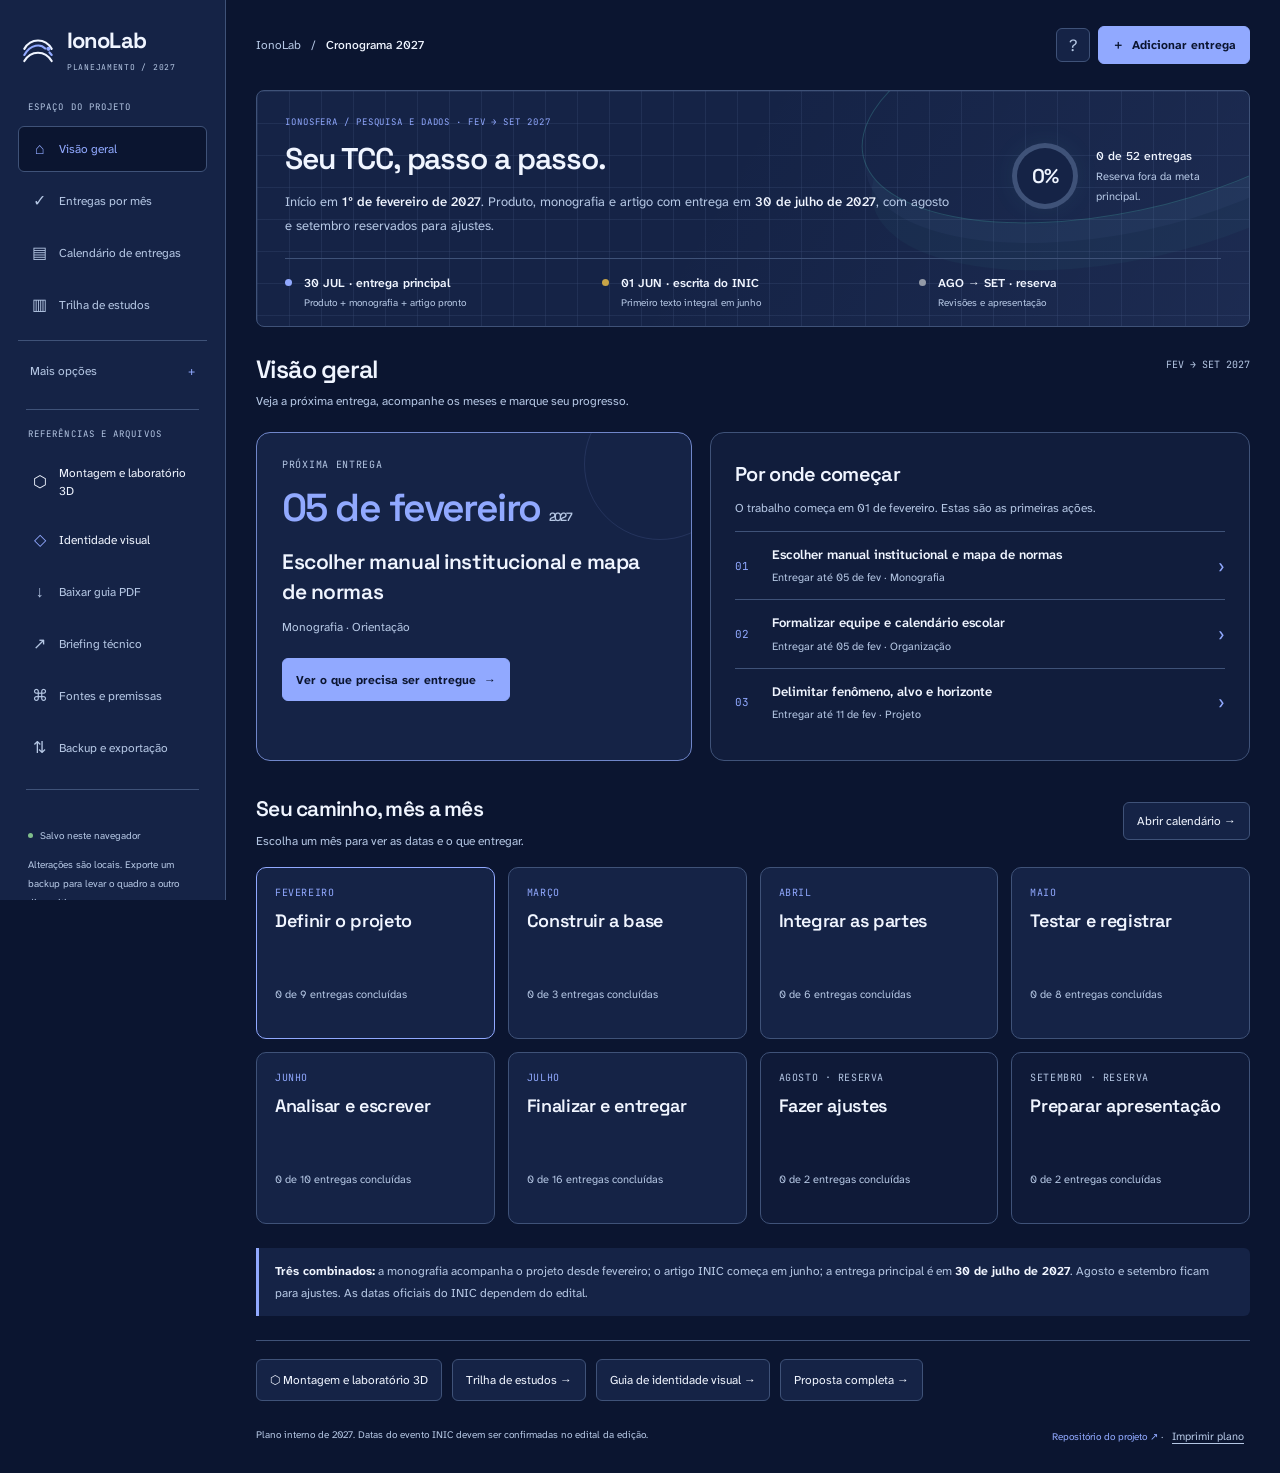
==== commit b093783a: "Adiciona laboratório 3D e simplifica cronograma de 2027" ====
--- a/index.html
+++ b/index.html
@@ -11,6 +11,14 @@
 .study-hero{border:1px solid var(--line);background:var(--panel);border-radius:10px;padding:28px;display:grid;grid-template-columns:1fr 180px;gap:35px;position:relative;overflow:hidden}.study-hero h3{font-size:32px;line-height:1.2;margin:0 0 15px;max-width:650px}.study-hero p{font-size:13px;color:var(--muted);max-width:620px;line-height:1.9;margin:0}.study-stats{display:flex;flex-wrap:wrap;gap:21px;margin-top:23px;color:var(--muted);font-size:11px}.study-stats b{font:20px var(--display);font-weight:600;color:var(--ink);margin-right:5px}.study-progress{border-left:1px solid var(--line);padding-left:26px;display:flex;flex-direction:column;justify-content:center}.study-progress strong{font:41px var(--display);color:var(--accent);letter-spacing:-.04em}.study-progress small{font:10px var(--mono);color:var(--muted);margin:5px 0 14px}.study-progress [role=progressbar]{height:4px;background:var(--line);border-radius:4px;overflow:hidden}.study-progress i{height:100%;display:block;background:var(--accent)}.study-progress>span{font-size:10px;color:var(--muted);line-height:1.8;margin-top:14px}.study-toolbar{display:flex;justify-content:space-between;gap:20px;align-items:center;margin:24px 0 15px}.study-toolbar nav{display:flex;gap:8px;flex-wrap:wrap}.study-filters{display:flex;gap:16px;align-items:center;flex-wrap:wrap;margin:0 0 20px}.study-filters .search{max-width:350px}.study-filters select{padding:8px 10px;background:var(--panel);border:1px solid var(--line);border-radius:5px;font-size:11px}.study-route{list-style:none;padding:0;margin:0;display:grid;gap:13px}.study-module{border:1px solid var(--line);border-radius:8px;background:var(--panel);overflow:hidden}.study-module summary{display:flex;gap:19px;align-items:center;padding:23px;cursor:pointer;list-style:none}.study-module summary::-webkit-details-marker{display:none}.study-module summary:focus-visible{outline:2px solid var(--accent);outline-offset:-4px}.study-step{font:16px var(--mono);color:var(--accent);background:var(--bg);width:44px;height:44px;display:grid;place-items:center;border:1px solid var(--line);border-radius:7px;flex-shrink:0}.study-module-title{flex:1;min-width:0}.study-module-title small{font:9px/1.6 var(--mono);color:var(--muted);display:block;margin-bottom:7px}.study-module-title b{font:600 18px/1.4 var(--display);letter-spacing:-.025em}.study-module-state{font-size:10px;color:var(--muted);white-space:nowrap}.study-module.studied .study-module-state{color:var(--accent)}.study-module[open] summary{border-bottom:1px solid var(--line)}.study-module-body{padding:23px 27px}.study-module-columns{display:grid;grid-template-columns:1fr 1fr;gap:35px}.study-module-body h4{font-size:15px;margin:0 0 11px;letter-spacing:-.02em}.study-module-body h4:not(:first-child){margin-top:24px}.study-module-body ul{padding-left:17px;margin:0;font-size:12px;color:var(--muted);line-height:2}.study-module-body p{font-size:12px;color:var(--muted);line-height:1.9;margin:0}.study-checks li::marker{color:var(--accent)}.study-source{display:flex;align-items:center;justify-content:space-between;gap:16px;padding:11px 13px;background:var(--bg);border:1px solid var(--line);border-radius:5px;margin-bottom:8px;transition:border-color .15s}.study-source:hover{border-color:var(--accent)}.study-source b{font-size:11px;font-weight:600;line-height:1.6;display:block}.study-source small{font-size:9px;color:var(--muted);line-height:1.8;display:block;margin-top:2px}.study-source>span:last-child{color:var(--accent);font-size:16px}.study-task-links{display:flex;flex-wrap:wrap;gap:6px}.study-task-links .btn{padding:5px 8px;font:9px var(--mono)}.study-file-links{display:grid;gap:9px;justify-items:start}.study-file-links button{text-align:left;font-size:11px;overflow-wrap:anywhere}.study-module-body footer{display:flex;justify-content:space-between;gap:20px;border-top:1px solid var(--line);padding-top:18px;margin-top:23px;font-size:10px;color:var(--muted);align-items:center}.study-module-body footer label{display:flex;gap:9px;align-items:center;color:var(--ink);font-size:11px;cursor:pointer}.study-module-body input[type=checkbox]{width:17px;height:17px;accent-color:var(--accent)}.study-help{font-size:12px;line-height:1.9;color:var(--muted);max-width:850px;margin:0 0 22px}.study-resource-grid,.study-hardware-grid,.study-file-grid{display:grid;grid-template-columns:repeat(2,minmax(0,1fr));gap:15px}.study-resource-card,.study-hardware,.study-file{border:1px solid var(--line);border-radius:7px;padding:23px;background:var(--panel);min-width:0}.study-resource-card h3,.study-hardware h3,.study-file h3{font-size:21px;line-height:1.3;margin:0 0 13px;overflow-wrap:anywhere}.study-resource-card p,.study-hardware p{font-size:12px;color:var(--muted);line-height:1.9;margin:0 0 16px}.study-resource-card small,.study-hardware small{display:block;color:var(--muted);font-size:10px;line-height:1.8}.study-check-date{display:block;font:8px/1.9 var(--mono);color:var(--muted);margin:11px 0 19px}.study-hardware .study-compat{font-size:11px;border-left:2px solid var(--second);padding-left:11px;margin-top:16px;margin-bottom:12px}.study-hardware a{font-size:11px;color:var(--accent);text-decoration:underline;text-underline-offset:3px}.study-drive{border:1px solid var(--line);border-left:3px solid var(--inic);border-radius:7px;background:var(--panel);padding:26px;margin-top:24px}.study-drive h3{font-size:27px;line-height:1.3;margin:0 0 15px}.study-drive p{font-size:12px;color:var(--muted);line-height:1.9;margin:0;max-width:800px}.study-keywords{display:flex;flex-wrap:wrap;gap:8px;margin:22px 0}.study-keywords span{font-size:10px;border:1px solid var(--line);padding:5px 9px;border-radius:4px;background:var(--bg)}.study-drive footer{display:flex;justify-content:space-between;align-items:center;gap:20px;font-size:10px;color:var(--muted)}.study-file>div{display:flex;justify-content:space-between;align-items:center;margin-bottom:20px}.study-file code{font:9px var(--mono);color:var(--accent);padding:4px 7px;border:1px solid var(--line);border-radius:4px}.study-file>div span{font:9px var(--mono);color:var(--muted)}.study-file h3{font-size:18px;line-height:1.5}.study-file details{margin-top:18px;font-size:11px;color:var(--muted)}.study-file details summary{cursor:pointer}.study-file pre{font:9px/1.8 var(--mono);background:var(--bg);border:1px solid var(--line);padding:12px;overflow:auto;max-height:280px;border-radius:5px;white-space:pre;tab-size:2}.study-backup{display:flex;gap:25px;align-items:center;justify-content:space-between;border-top:1px solid var(--line);padding:24px 0 10px;margin-top:25px}.study-backup h3{font-size:21px;margin:0 0 11px}.study-backup p{font-size:11px;line-height:1.9;color:var(--muted);max-width:620px;margin:0}.study-backup>div:last-child{display:flex;flex-wrap:wrap;gap:8px;justify-content:flex-end;min-width:260px}.sidebar{overflow-y:auto;scrollbar-width:thin;scrollbar-color:var(--line) transparent}.study-hero .eyebrow{font-size:9px}.study-resource-card .btn{margin-top:auto}
 @media(max-width:1100px){.study-toolbar{align-items:flex-start}.study-module-columns{gap:24px}.study-backup{align-items:flex-start}.study-backup>div:last-child{min-width:220px}.study-stats{gap:15px}.study-hero h3{font-size:29px}.study-module-state{font-size:9px}}
 @media(max-width:760px){.study-hero{grid-template-columns:1fr;padding:24px;gap:23px}.study-hero h3{font-size:29px}.study-progress{border-left:0;border-top:1px solid var(--line);padding:20px 0 0}.study-progress strong{font-size:31px}.study-progress>span{font-size:11px}.study-stats{gap:16px;font-size:11px}.study-stats b{font-size:19px}.study-toolbar{display:block}.study-toolbar nav{display:grid;grid-template-columns:1fr 1fr;gap:8px;margin-bottom:12px}.study-toolbar>.btn{width:100%}.study-filters{gap:12px}.study-filters .search{max-width:none;flex-basis:100%}.study-filters select{font-size:12px;max-width:100%}.study-module summary{padding:19px 16px;gap:13px;flex-wrap:wrap}.study-step{width:34px;height:37px;font-size:13px}.study-module-title b{font-size:18px}.study-module-title small{font-size:9px;line-height:1.8}.study-module-state{margin-left:47px;font-size:10px}.study-module-body{padding:22px}.study-module-columns{grid-template-columns:1fr;gap:26px}.study-module-body h4{font-size:17px}.study-module-body ul,.study-module-body p{font-size:13px}.study-source b{font-size:12px}.study-source small{font-size:10px}.study-source{padding:13px}.study-module-body footer{display:block;font-size:11px}.study-module-body footer label{margin-top:17px;font-size:12px;line-height:1.8}.study-resource-grid,.study-hardware-grid,.study-file-grid{grid-template-columns:1fr}.study-resource-card,.study-hardware,.study-file{padding:24px}.study-resource-card h3,.study-hardware h3{font-size:23px}.study-resource-card p,.study-hardware p{font-size:13px}.study-resource-card small,.study-hardware small{font-size:11px}.study-check-date{font-size:9px}.study-help{font-size:13px}.study-drive{padding:24px}.study-drive p{font-size:13px}.study-drive footer{display:block;font-size:11px;line-height:1.8}.study-drive footer .btn{margin-top:17px}.study-keywords span{font-size:11px}.study-backup{display:block}.study-backup p{font-size:12px}.study-backup>div:last-child{justify-content:flex-start;margin-top:20px}.study-file h3{font-size:19px}.study-file details{font-size:12px}.study-file pre{font-size:10px}.study-file-links button{font-size:12px}}
+
+.calendar-board .calendar-toolbar h3,.delivery-month-head h3{text-transform:none}.calendar-board .calendar-toolbar h3::first-letter,.delivery-month-head h3::first-letter{text-transform:uppercase}
+/* SIMPLE_SCHEDULE_V1 — the original task model and stored progress are retained. */
+.sidebar{overflow-y:auto;scrollbar-width:thin;scrollbar-color:var(--line) transparent}.side-team,.side-team-label{display:none}.brand{margin-bottom:25px}.side-divider{margin:18px 8px}.side-nav button,.side-nav a{font-size:12px;min-height:43px}.simple-more{margin-top:12px;border-top:1px solid var(--line);padding-top:10px}.simple-more>summary{padding:10px 12px;font-size:12px;color:var(--muted);cursor:pointer;list-style:none}.simple-more>summary::after{content:'+';float:right;color:var(--accent)}.simple-more[open]>summary::after{content:'−'}.simple-more .side-nav{padding-top:5px}.top-actions .backup-btn{display:none}.hero{padding:24px 28px 0;margin-bottom:26px}.hero h1,body[data-theme=esp32] .hero h1{font-size:30px;line-height:1.25}.hero-description{font-size:13px;max-width:670px}.hero .eyebrow{margin-bottom:10px}.milestone-strip{margin-top:20px;padding:15px 0;gap:15px}.progress-info strong{font-size:12px}.progress-ring{width:66px;height:66px}.progress-ring b{font-size:20px}.workspace-head{align-items:flex-start;margin-bottom:20px}.workspace-head h2{font-size:25px}.view-caption{font-size:12px;max-width:760px}.view-count{padding-top:5px}.simple-summary{display:grid;grid-template-columns:1.05fr 1.3fr;gap:18px;margin-bottom:30px}.next-delivery{border:1px solid color-mix(in srgb,var(--accent) 60%,var(--line));border-radius:14px;padding:25px;background:var(--panel);position:relative;overflow:hidden}.next-delivery::after{content:'';position:absolute;right:-45px;top:-45px;width:150px;height:150px;border:1px solid var(--accent);border-radius:50%;opacity:.12;pointer-events:none}.simple-kicker{font:10px var(--mono);letter-spacing:.07em;text-transform:uppercase;color:var(--muted);display:block;margin-bottom:14px}.next-date{font:600 39px/1.2 var(--display);color:var(--accent);letter-spacing:-.04em;display:block}.next-year{font-size:12px;color:var(--muted);margin-left:8px}.next-delivery h3{font-size:21px;line-height:1.45;margin:15px 0 10px;letter-spacing:-.02em}.next-delivery p{font-size:12px;line-height:1.8;color:var(--muted);margin:0 0 19px}.next-delivery .btn{min-height:43px}.simple-now{border:1px solid var(--line);border-radius:14px;padding:24px;background:color-mix(in srgb,var(--panel) 55%,var(--bg))}.simple-now h3{font-size:20px;margin:0 0 7px}.simple-now>p{font-size:12px;color:var(--muted);margin:0 0 13px}.next-task{display:grid;grid-template-columns:25px 1fr auto;align-items:center;gap:12px;padding:13px 0;background:none;border-top:1px solid var(--line);width:100%;text-align:left}.next-task:hover .next-task-title{text-decoration:underline;text-underline-offset:3px}.next-task-number{font:11px var(--mono);color:var(--accent)}.next-task-title{font-size:13px;line-height:1.55;color:var(--ink);font-weight:600}.next-task small{display:block;font-size:11px;font-weight:400;color:var(--muted);margin-top:4px}.next-task-arrow{font-size:19px;color:var(--accent)}.simple-section-head{display:flex;justify-content:space-between;align-items:center;gap:18px;margin:0 0 15px}.simple-section-head h3{font-size:21px;margin:0}.simple-section-head p{font-size:12px;color:var(--muted);margin:5px 0 0}.simple-section-head .btn{flex-shrink:0}.month-plan{display:grid;grid-template-columns:repeat(4,minmax(0,1fr));gap:13px;margin-bottom:24px}.month-card{display:flex;flex-direction:column;min-width:0;min-height:172px;text-align:left;background:var(--panel);border:1px solid var(--line);border-radius:10px;padding:18px;transition:border-color .15s,transform .15s}.month-card:hover{border-color:var(--accent);transform:translateY(-2px)}.month-card.current{border-color:var(--accent)}.month-card.reserve{background:color-mix(in srgb,var(--panel) 35%,var(--bg))}.month-card .month-name{font:10px var(--mono);text-transform:uppercase;letter-spacing:.06em;color:var(--accent)}.month-card.reserve .month-name{color:var(--muted)}.month-card b{font:600 18px/1.3 var(--display);letter-spacing:-.02em;margin:10px 0 9px}.month-card small{font-size:11px;color:var(--muted);line-height:1.6;margin-top:auto}.month-card .mini-progress{height:3px;border-radius:3px;background:var(--line);margin-top:13px;overflow:hidden}.mini-progress i{display:block;height:100%;background:var(--accent)}.simple-links{display:flex;flex-wrap:wrap;align-items:center;gap:10px;padding:18px 0;border-top:1px solid var(--line);margin-top:10px}.simple-links .btn{font-size:12px;min-height:42px}.simple-note{border-left:3px solid var(--accent);padding:12px 16px;margin:15px 0 24px;color:var(--muted);background:var(--panel);font-size:12px;line-height:1.85;border-radius:0 6px 6px 0}.simple-note b{color:var(--ink)}.simple-toolbar{display:flex;flex-wrap:wrap;gap:16px;justify-content:space-between;align-items:center;padding:15px 17px;border:1px solid var(--line);border-radius:9px;background:var(--panel);margin-bottom:17px}.simple-toolbar label{font-size:12px;display:flex;gap:10px;align-items:center;color:var(--muted)}.simple-toolbar select{background:var(--bg);border:1px solid var(--line);border-radius:6px;padding:8px 10px;font-size:12px;max-width:100%;color:var(--ink)}.simple-toolbar input[type=checkbox],.delivery-check input{accent-color:var(--accent);width:17px;height:17px;flex-shrink:0}.month-picker{display:flex;flex-wrap:wrap;gap:7px;margin-bottom:22px}.month-picker button{border:1px solid var(--line);background:var(--panel);color:var(--muted);font-size:12px;padding:8px 13px;border-radius:6px;min-height:40px}.month-picker button[aria-pressed=true]{background:var(--accent);border-color:var(--accent);color:var(--bg);font-weight:700}.delivery-month-head{display:flex;justify-content:space-between;align-items:center;gap:20px;margin:0 0 17px}.delivery-month-head h3{font-size:25px;text-transform:capitalize;margin:0}.delivery-month-head p{font-size:12px;color:var(--muted);margin:5px 0 0}.delivery-row{display:grid;grid-template-columns:51px minmax(0,1fr) auto 16px;gap:16px;align-items:center;width:100%;padding:17px 18px;text-align:left;background:var(--panel);border:1px solid var(--line);border-radius:8px;margin-bottom:10px;min-width:0}.delivery-row:hover{border-color:var(--accent)}.delivery-row .due-badge{font:600 21px/1.1 var(--display);text-align:center;color:var(--ink);padding:8px 0;border-right:1px solid var(--line)}.due-badge small{display:block;font:9px var(--mono);text-transform:uppercase;color:var(--muted);margin-top:5px}.delivery-row .delivery-title{display:block;font:600 14px/1.5 var(--body);letter-spacing:0;margin:0 0 4px}.delivery-row .delivery-subtitle{display:block;font-size:11px;color:var(--muted);margin:0;line-height:1.7}.delivery-row .row-arrow{color:var(--accent);font-size:20px}.delivery-state{font-size:10px;color:var(--muted);border:1px solid var(--line);border-radius:20px;padding:4px 9px;white-space:nowrap;line-height:1.5}.delivery-state.done{color:var(--second);border-color:color-mix(in srgb,var(--second) 50%,var(--line))}.delivery-state.late{color:var(--accent);border-color:var(--accent)}.delivery-state.doing,.delivery-state.review{color:var(--accent)}.delivery-state.blocked{color:var(--ink);border-style:dashed}.delivery-group-title{font-size:13px;margin:23px 0 11px;color:var(--muted);font-family:var(--body);letter-spacing:0}.simple-calendar{display:grid;grid-template-columns:minmax(300px,.9fr) minmax(0,1.2fr);gap:24px;align-items:start}.calendar-board{padding:20px;border:1px solid var(--line);border-radius:12px;background:var(--panel);position:sticky;top:20px}.calendar-board .calendar-toolbar{margin-bottom:17px;gap:10px}.calendar-board .calendar-toolbar h3{font-size:21px}.calendar-board .calendar-nav{gap:6px}.calendar-board .icon-button{min-width:37px;min-height:37px}.compact-calendar{display:grid;grid-template-columns:repeat(7,minmax(0,1fr));gap:5px}.compact-weekday{font:9px var(--mono);text-align:center;color:var(--muted);padding:8px 0 11px}.compact-day{position:relative;aspect-ratio:1;display:flex;flex-direction:column;align-items:center;justify-content:center;gap:4px;border:1px solid transparent;border-radius:7px;background:transparent;font-size:12px;color:var(--muted);min-width:0}.compact-day.outside{opacity:.35}.compact-day.with-delivery{border-color:var(--line);background:var(--bg);color:var(--ink);font-weight:700}.compact-day[aria-pressed=true]{border-color:var(--accent);background:var(--accent);color:var(--bg)}.compact-day.is-today::after{content:'';position:absolute;inset:3px;border:1px dashed currentColor;border-radius:4px;opacity:.6}.date-dots{height:4px;display:flex;gap:2px;align-items:center}.date-dots i{width:4px;height:4px;border-radius:50%;background:var(--accent)}.compact-day[aria-pressed=true] .date-dots i{background:var(--bg)}.calendar-tip{margin:17px 0 12px;color:var(--muted);font-size:11px;line-height:1.8}.calendar-legend-dot{display:inline-block;width:5px;height:5px;border-radius:50%;background:var(--accent);margin-right:5px}.calendar-reset{background:none;color:var(--accent);padding:6px 0;font-size:12px;text-decoration:underline;text-underline-offset:4px}.calendar-agenda h3{font-size:21px;margin:0 0 5px}.calendar-agenda>p{font-size:12px;color:var(--muted);margin:0 0 17px}.calendar-agenda .delivery-row{grid-template-columns:43px minmax(0,1fr) 15px;gap:11px;padding:14px 13px}.calendar-agenda .delivery-row .delivery-state{grid-column:2;justify-self:start;grid-row:2}.calendar-agenda .delivery-row .row-arrow{grid-column:3;grid-row:1}.calendar-agenda .due-badge{align-self:start}.calendar-agenda .delivery-row .delivery-title{display:block;font-size:13px}.calendar-agenda .delivery-row .delivery-subtitle{display:block;font-size:10px}.delivery-simple{max-width:700px}.delivery-dialog-body{padding:24px}.delivery-dialog-title{font-size:27px!important;line-height:1.35!important;margin:5px 0 13px!important}.delivery-meta{display:flex;gap:8px;flex-wrap:wrap;margin-bottom:20px;color:var(--muted);font-size:12px}.delivery-meta span{background:var(--bg);border:1px solid var(--line);border-radius:6px;padding:6px 10px}.delivery-description{font-size:13px;line-height:1.9;color:var(--muted);margin:0 0 20px}.delivery-checklist{border-top:1px solid var(--line);padding-top:18px;margin-top:14px}.delivery-checklist h3{font-size:17px;margin:0 0 12px}.delivery-check{display:flex;align-items:flex-start;gap:12px;padding:12px;border:1px solid var(--line);background:var(--bg);border-radius:7px;font-size:13px;line-height:1.75;margin:8px 0;cursor:pointer}.delivery-check input{margin:4px 0 0}.delivery-check.checked span{color:var(--muted);text-decoration:line-through}.delivery-dependencies{border:1px solid var(--line);border-radius:7px;padding:15px;margin-top:18px}.delivery-dependencies h4{font:600 13px var(--body);margin:0 0 8px;letter-spacing:0}.delivery-dependencies button{display:block;text-align:left;width:100%;font-size:12px;line-height:1.7;background:none;color:var(--accent);padding:5px 0}.delivery-detail-note{font-size:12px;line-height:1.9;color:var(--muted);white-space:pre-wrap;padding:15px 0 0}.delivery-simple .dialog-footer{align-items:center;gap:12px;flex-wrap:wrap}.delivery-simple .dialog-footer .btn{font-size:12px;min-height:42px}.delivery-save-hint{font-size:11px;color:var(--muted);margin-top:12px}.delivery-error{font-size:12px;color:var(--accent);line-height:1.8;margin:12px 0 0}.simple-empty{padding:30px 20px;border:1px dashed var(--line);border-radius:10px;text-align:center;color:var(--muted);font-size:13px;line-height:1.85}.simple-empty h4{color:var(--ink);font-size:19px;margin:0 0 7px}.simple-empty .btn{margin-top:13px}.simple-help h3{font-size:21px;margin-top:20px}.simple-help ol{padding-left:20px;color:var(--muted);font-size:14px;line-height:1.9}.simple-help li+li{margin-top:10px}
+@media(min-width:1500px){.simple-summary{grid-template-columns:.85fr 1.2fr}.month-card{min-height:180px}.simple-calendar{grid-template-columns:400px minmax(0,1fr)}}
+@media(max-width:1150px){.month-plan{grid-template-columns:repeat(2,minmax(0,1fr))}.simple-calendar{grid-template-columns:minmax(0,1fr)}.calendar-board{position:static;max-width:none}.compact-day{aspect-ratio:auto;min-height:46px}.calendar-agenda .delivery-row{grid-template-columns:45px minmax(0,1fr) auto 15px}.calendar-agenda .delivery-row .delivery-state{grid-row:1;grid-column:3}.calendar-agenda .delivery-row .row-arrow{grid-row:1;grid-column:4}.hero-main{align-items:flex-start}.simple-summary{grid-template-columns:1fr}.next-delivery{display:grid;grid-template-columns:1fr auto;column-gap:20px;padding:22px}.next-delivery .simple-kicker{grid-column:1/-1}.next-delivery .next-date{grid-column:1}.next-delivery h3{grid-column:1;margin:10px 0}.next-delivery p{grid-column:1;margin:0}.next-delivery .btn{grid-column:2;grid-row:2/5;align-self:center}.next-delivery .next-year{font-size:11px}.simple-now{padding:20px}.next-task{padding:12px 0}}
+@media(max-width:760px){.sidebar{width:270px}.main{padding:18px 15px 25px}.hero{padding:20px 19px 0}.hero h1,body[data-theme=esp32] .hero h1{font-size:25px}.hero-description{font-size:12px}.hero-main{gap:10px}.progress-ring{width:52px;height:52px}.progress-ring b{font-size:16px}.milestone-strip{grid-template-columns:1fr;gap:8px;margin-top:16px;padding:13px 0}.milestone b{font-size:11px}.milestone small{font-size:10px}.workspace-head h2{font-size:23px}.workspace-head{gap:15px}.view-count{font-size:9px;max-width:95px}.view-caption{font-size:12px;max-width:none}.next-delivery{display:block;padding:21px}.next-date{font-size:35px}.next-delivery h3{font-size:20px;margin:12px 0 8px}.next-delivery p{margin:0 0 16px}.next-delivery .btn{min-height:43px;width:100%}.simple-now{padding:19px}.simple-now h3{font-size:20px}.next-task{gap:10px;grid-template-columns:21px 1fr 14px;padding:13px 0}.next-task-title{font-size:13px}.next-task small{font-size:10px}.simple-section-head{align-items:flex-start}.simple-section-head h3{font-size:21px}.simple-section-head .btn{font-size:10px;padding:8px 9px;max-width:115px}.month-plan{gap:10px}.month-card{min-height:165px;padding:15px}.month-card b{font-size:17px;line-height:1.35}.month-card small{font-size:10px}.simple-links{gap:8px}.simple-links .btn{width:100%;justify-content:flex-start;padding:12px 14px}.simple-toolbar{gap:12px;padding:13px}.simple-toolbar label{font-size:11px}.simple-toolbar select{font-size:12px;max-width:185px}.month-picker{gap:6px}.month-picker button{padding:8px 10px;font-size:11px;flex:1 0 18%}.delivery-month-head{align-items:flex-start;gap:12px}.delivery-month-head h3{font-size:23px}.delivery-month-head p{font-size:11px}.delivery-month-head .btn{font-size:10px;padding:8px 10px;max-width:105px;min-height:42px}.delivery-row{grid-template-columns:43px minmax(0,1fr) 13px;gap:11px;padding:14px 12px}.delivery-row .due-badge{font-size:20px}.delivery-row .delivery-title{display:block;font-size:13px}.delivery-row .delivery-subtitle{display:block;font-size:10px}.delivery-row .delivery-state{grid-column:2;grid-row:2;justify-self:start}.delivery-row .row-arrow{grid-column:3;grid-row:1}.calendar-board{padding:16px}.calendar-board .calendar-toolbar h3{font-size:20px}.compact-calendar{gap:3px}.compact-day{min-height:43px;font-size:12px}.calendar-agenda .delivery-row{grid-template-columns:43px minmax(0,1fr) 13px}.calendar-agenda .delivery-row .delivery-state{grid-column:2;grid-row:2}.calendar-agenda .delivery-row .row-arrow{grid-column:3;grid-row:1}.simple-calendar{gap:22px}.delivery-dialog-body{padding:20px}.delivery-dialog-title{font-size:23px!important}.delivery-meta{gap:6px;font-size:11px}.delivery-check{font-size:13px;padding:11px}.delivery-simple .dialog-footer{padding:16px 20px}.delivery-simple .dialog-footer .archive-button{width:100%;text-align:left;margin-bottom:3px}.delivery-simple .dialog-footer>div{width:100%;display:flex;gap:8px}.delivery-simple .dialog-footer .btn{flex:1;font-size:11px}.simple-note{font-size:11px}.simple-summary{margin-bottom:25px}}
+@media(prefers-reduced-motion:reduce){.month-card{transition:none}}
 
 </style><!-- EMBEDDED FONT LICENSES / SIL OPEN FONT LICENSE 1.1
 Copyright 2020 The Space Grotesk Project Authors (https://github.com/floriankarsten/space-grotesk)
@@ -316,10 +324,11 @@
 .hero{border-radius:8px;background-image:linear-gradient(120deg,transparent 45%,color-mix(in srgb,var(--accent) 6%,transparent)),linear-gradient(color-mix(in srgb,var(--line) 28%,transparent) 1px,transparent 1px),linear-gradient(90deg,color-mix(in srgb,var(--line) 28%,transparent) 1px,transparent 1px);background-size:auto,32px 32px,32px 32px}
 .hero:after{width:520px;height:220px;right:-130px;top:-100px;border-radius:50%;transform:rotate(-12deg);border:1px solid color-mix(in srgb,var(--second) 20%,transparent);box-shadow:0 20px 0 color-mix(in srgb,var(--accent) 4%,transparent),0 48px 0 color-mix(in srgb,var(--second) 3%,transparent)}
 .kanban-column{border-radius:8px}.column-head{box-shadow:inset 0 2px 0 var(--col)}.hero h1{letter-spacing:-.035em}.progress-ring{box-shadow:0 0 28px color-mix(in srgb,var(--second) 6%,transparent)}
-</style></head><body data-theme="ionolab"><a class="skip" href="#main">Pular para o quadro</a><noscript>Ative o JavaScript para usar o cronograma interativo. O briefing continua disponível em briefing.html.</noscript><div class="app"><button class="sidebar-scrim" id="sidebarScrim" aria-label="Fechar navegação"></button><aside class="sidebar" id="sidebar"><a href="./" class="brand"><span class="brand-mark"><svg aria-hidden="true" focusable="false" xmlns="http://www.w3.org/2000/svg" viewBox="0 0 100 100" aria-labelledby="title"><g fill="none" stroke-linecap="round" stroke-width="6"><path d="M12 44C30 13 70 13 88 44" stroke="#F0F5FF"/><path d="M12 61C30 30 58 30 70 43 M82 54 88 61" stroke="#91A9FF"/><path d="M12 78C30 47 70 47 88 78" stroke="#F0F5FF"/></g><circle cx="79" cy="44" r="6" fill="#91A9FF"/></svg>
-</span><span>IonoLab<small>PLANEJAMENTO / 2027</small></span></a><span class="side-label">Espaço do projeto</span><nav class="side-nav" aria-label="Navegação do cronograma"><button data-view="board" class="active" aria-current="page"><span aria-hidden="true">▦</span>Quadro de trabalho</button><button data-view="timeline"><span aria-hidden="true">≡</span>Linha do tempo</button><button data-view="calendar"><span aria-hidden="true">▤</span>Calendário</button><button data-view="monografia"><span aria-hidden="true">▧</span>Monografia ABNT</button><button data-view="inic"><span aria-hidden="true">✧</span>Artigo INIC</button><button data-view="study"><span aria-hidden="true">▥</span>Trilha de estudos</button><button data-view="team"><span aria-hidden="true">◉</span>Responsáveis</button></nav><div class="side-divider"></div><span class="side-label">Referências e arquivos</span><nav class="side-nav" aria-label="Documentação e dados"><a href="identidade-visual/" class="identity-link"><span class="identity-nav-icon" aria-hidden="true">◇</span>Identidade visual</a><a href="identidade-visual/guia-identidade-visual.pdf" class="identity-pdf"><span aria-hidden="true">↓</span>Baixar guia PDF</a><a href="briefing.html"><span aria-hidden="true">↗</span>Briefing técnico</a><button data-view="sources"><span aria-hidden="true">⌘</span>Fontes e premissas</button><button data-view="settings"><span aria-hidden="true">⇅</span>Backup e exportação</button></nav><div class="side-divider"></div><span class="side-label">Equipe por área</span><div class="side-team" id="sideTeam"></div><div class="side-foot"><div class="save-state"><i id="saveDot"></i><span id="saveState">Salvo neste navegador</span></div><p>Alterações são locais. Exporte um backup para levar o quadro a outro dispositivo.</p></div></aside><main class="main" id="main"><header class="topbar"><div class="breadcrumbs"><button class="icon-button mobile-menu" id="mobileMenu" aria-controls="sidebar" aria-expanded="false" aria-label="Abrir navegação">☰</button><span class="breadcrumb-project">IonoLab</span><span class="breadcrumb-slash">/</span><strong>Cronograma 2027</strong></div><div class="top-actions"><button class="icon-button help-btn" id="helpButton" aria-label="Como usar o cronograma">?</button><button class="btn backup-btn" data-view="settings"><span aria-hidden="true">⇅</span>Backup</button><button class="btn primary" id="newTask"><span aria-hidden="true">＋</span>Nova tarefa</button></div></header><section class="hero" aria-labelledby="heroTitle"><div class="hero-main"><div><span class="eyebrow">IONOSFERA / PESQUISA E DADOS · FEV → SET 2027</span><h1 id="heroTitle">Do plasma à previsão.</h1><p class="hero-description">Início em <strong>1º de fevereiro de 2027</strong>. Produto, monografia e artigo com entrega em <strong>30 de julho de 2027</strong>, com agosto e setembro reservados para ajustes.</p></div><div class="progress-summary"><div class="progress-ring" id="progressRing" style="--progress:0" role="img" aria-label="Progresso do plano"><b id="progressPercent">0%</b></div><div class="progress-info"><strong id="progressText">0 de 0 entregas</strong><span id="progressHint">Reserva fora da meta principal.</span></div></div></div><div class="milestone-strip"><div class="milestone"><i class="milestone-dot"></i><div><b>30 JUL · entrega principal</b><small>Produto + monografia + artigo pronto</small></div></div><div class="milestone"><i class="milestone-dot"></i><div><b>01 JUN · escrita do INIC</b><small>Primeiro texto integral em junho</small></div></div><div class="milestone"><i class="milestone-dot"></i><div><b>AGO → SET · reserva</b><small>Revisões e apresentação</small></div></div></div></section><section aria-labelledby="viewTitle"><div class="workspace-head"><div><h2 id="viewTitle">Quadro de trabalho</h2><p class="view-caption" id="viewCaption">Arraste cartões entre as listas ou use os controles de cada tarefa.</p></div><span class="view-count" id="viewCount"></span></div><div class="filters" id="filters"><label class="search"><span aria-hidden="true">⌕</span><span class="sr-only">Buscar tarefa, ID ou responsável</span><input id="searchInput" type="search" placeholder="Buscar tarefa, ID ou responsável…"></label><label class="sr-only" for="monthFilter">Filtrar período</label><select id="monthFilter"></select><label class="sr-only" for="ownerFilter">Filtrar responsável</label><select id="ownerFilter"></select><label class="sr-only" for="statusFilter">Filtrar estado</label><select id="statusFilter"><option value="">Todos os estados</option><option value="open">Somente abertas</option><option value="todo">A fazer</option><option value="doing">Em andamento</option><option value="review">Em revisão</option><option value="blocked">Bloqueadas</option><option value="done">Concluídas</option></select><div class="board-options"><label class="sr-only" for="groupBy">Organizar colunas</label><select id="groupBy"><option value="category">Colunas por frente</option><option value="status">Colunas por estado</option></select><label class="sr-only" for="sortBy">Ordenar tarefas</label><select id="sortBy"><option value="manual">Ordem do quadro</option><option value="due">Prazo de entrega</option><option value="priority">Prioridade</option></select></div><button class="filter-archive" id="archiveFilter" aria-pressed="false">Arquivadas</button><button class="filter-reset" id="clearFilters">Limpar</button></div><div id="workspace"></div><footer class="workspace-foot"><span>Plano interno de 2027. Datas do evento INIC devem ser confirmadas no edital da edição.</span><span><a href="https://github.com/perabru/ionolab-ionosfera" target="_blank" rel="noopener noreferrer">Repositório do projeto ↗</a> · <button class="archive-button" id="printPlan">Imprimir plano</button></span></footer></section><div class="print-area" id="printArea"></div></main></div>
+</style></head><body data-theme="ionolab"><a class="skip" href="#main">Pular para o cronograma</a><noscript>Ative o JavaScript para usar o cronograma interativo. O briefing continua disponível em briefing.html.</noscript><div class="app"><button class="sidebar-scrim" id="sidebarScrim" aria-label="Fechar navegação"></button><aside class="sidebar" id="sidebar"><a href="./" class="brand"><span class="brand-mark"><svg aria-hidden="true" focusable="false" xmlns="http://www.w3.org/2000/svg" viewBox="0 0 100 100" aria-labelledby="title"><g fill="none" stroke-linecap="round" stroke-width="6"><path d="M12 44C30 13 70 13 88 44" stroke="#F0F5FF"/><path d="M12 61C30 30 58 30 70 43 M82 54 88 61" stroke="#91A9FF"/><path d="M12 78C30 47 70 47 88 78" stroke="#F0F5FF"/></g><circle cx="79" cy="44" r="6" fill="#91A9FF"/></svg>
+</span><span>IonoLab<small>PLANEJAMENTO / 2027</small></span></a><span class="side-label">Espaço do projeto</span><nav class="side-nav" aria-label="Navegação do cronograma"><button data-view="overview" class="active" aria-current="page"><span aria-hidden="true">⌂</span>Visão geral</button><button data-view="deliveries"><span aria-hidden="true">✓</span>Entregas por mês</button><button data-view="calendar"><span aria-hidden="true">▤</span>Calendário de entregas</button><button data-view="study"><span aria-hidden="true">▥</span>Trilha de estudos</button></nav><details class="simple-more" id="advancedViews"><summary>Mais opções</summary><nav class="side-nav" aria-label="Organização detalhada"><button data-view="board"><span aria-hidden="true">▦</span>Quadro de tarefas</button><button data-view="timeline"><span aria-hidden="true">≡</span>Linha do tempo</button><button data-view="monografia"><span aria-hidden="true">▧</span>Monografia ABNT</button><button data-view="inic"><span aria-hidden="true">✧</span>Artigo INIC</button><button data-view="team"><span aria-hidden="true">◉</span>Responsáveis</button></nav></details><div class="side-divider"></div><span class="side-label">Referências e arquivos</span><nav class="side-nav" aria-label="Documentação e dados"><a href="laboratorio-3d/" class="identity-link"><span aria-hidden="true">⬡</span>Montagem e laboratório 3D</a><a href="identidade-visual/" class="identity-link"><span class="identity-nav-icon" aria-hidden="true">◇</span>Identidade visual</a><a href="identidade-visual/guia-identidade-visual.pdf" class="identity-pdf"><span aria-hidden="true">↓</span>Baixar guia PDF</a><a href="briefing.html"><span aria-hidden="true">↗</span>Briefing técnico</a><button data-view="sources"><span aria-hidden="true">⌘</span>Fontes e premissas</button><button data-view="settings"><span aria-hidden="true">⇅</span>Backup e exportação</button></nav><div class="side-divider"></div><span class="side-label side-team-label">Equipe por área</span><div class="side-team" id="sideTeam"></div><div class="side-foot"><div class="save-state"><i id="saveDot"></i><span id="saveState">Salvo neste navegador</span></div><p>Alterações são locais. Exporte um backup para levar o quadro a outro dispositivo.</p></div></aside><main class="main" id="main"><header class="topbar"><div class="breadcrumbs"><button class="icon-button mobile-menu" id="mobileMenu" aria-controls="sidebar" aria-expanded="false" aria-label="Abrir navegação">☰</button><span class="breadcrumb-project">IonoLab</span><span class="breadcrumb-slash">/</span><strong>Cronograma 2027</strong></div><div class="top-actions"><button class="icon-button help-btn" id="helpButton" aria-label="Como usar o cronograma">?</button><button class="btn backup-btn" data-view="settings"><span aria-hidden="true">⇅</span>Backup</button><button class="btn primary" id="newTask"><span aria-hidden="true">＋</span>Adicionar entrega</button></div></header><section class="hero" aria-labelledby="heroTitle"><div class="hero-main"><div><span class="eyebrow">IONOSFERA / PESQUISA E DADOS · FEV → SET 2027</span><h1 id="heroTitle">Seu TCC, passo a passo.</h1><p class="hero-description">Início em <strong>1º de fevereiro de 2027</strong>. Produto, monografia e artigo com entrega em <strong>30 de julho de 2027</strong>, com agosto e setembro reservados para ajustes.</p></div><div class="progress-summary"><div class="progress-ring" id="progressRing" style="--progress:0" role="img" aria-label="Progresso do plano"><b id="progressPercent">0%</b></div><div class="progress-info"><strong id="progressText">0 de 0 entregas</strong><span id="progressHint">Reserva fora da meta principal.</span></div></div></div><div class="milestone-strip"><div class="milestone"><i class="milestone-dot"></i><div><b>30 JUL · entrega principal</b><small>Produto + monografia + artigo pronto</small></div></div><div class="milestone"><i class="milestone-dot"></i><div><b>01 JUN · escrita do INIC</b><small>Primeiro texto integral em junho</small></div></div><div class="milestone"><i class="milestone-dot"></i><div><b>AGO → SET · reserva</b><small>Revisões e apresentação</small></div></div></div></section><section aria-labelledby="viewTitle"><div class="workspace-head"><div><h2 id="viewTitle">Visão geral</h2><p class="view-caption" id="viewCaption">Veja a próxima entrega, acompanhe os meses e marque seu progresso.</p></div><span class="view-count" id="viewCount"></span></div><div class="filters" id="filters"><label class="search"><span aria-hidden="true">⌕</span><span class="sr-only">Buscar tarefa, ID ou responsável</span><input id="searchInput" type="search" placeholder="Buscar tarefa, ID ou responsável…"></label><label class="sr-only" for="monthFilter">Filtrar período</label><select id="monthFilter"></select><label class="sr-only" for="ownerFilter">Filtrar responsável</label><select id="ownerFilter"></select><label class="sr-only" for="statusFilter">Filtrar estado</label><select id="statusFilter"><option value="">Todos os estados</option><option value="open">Somente abertas</option><option value="todo">A fazer</option><option value="doing">Em andamento</option><option value="review">Em revisão</option><option value="blocked">Bloqueadas</option><option value="done">Concluídas</option></select><div class="board-options"><label class="sr-only" for="groupBy">Organizar colunas</label><select id="groupBy"><option value="category">Colunas por frente</option><option value="status">Colunas por estado</option></select><label class="sr-only" for="sortBy">Ordenar tarefas</label><select id="sortBy"><option value="manual">Ordem do quadro</option><option value="due">Prazo de entrega</option><option value="priority">Prioridade</option></select></div><button class="filter-archive" id="archiveFilter" aria-pressed="false">Arquivadas</button><button class="filter-reset" id="clearFilters">Limpar</button></div><div id="workspace"></div><footer class="workspace-foot"><span>Plano interno de 2027. Datas do evento INIC devem ser confirmadas no edital da edição.</span><span><a href="https://github.com/perabru/ionolab-ionosfera" target="_blank" rel="noopener noreferrer">Repositório do projeto ↗</a> · <button class="archive-button" id="printPlan">Imprimir plano</button></span></footer></section><div class="print-area" id="printArea"></div></main></div>
+<dialog class="task-dialog delivery-simple" id="deliverySimpleDialog" aria-labelledby="deliverySimpleTitle"><header class="dialog-head"><span id="deliverySimpleKicker">ENTREGA DO PROJETO</span><button type="button" class="icon-button" id="closeSimpleDelivery" aria-label="Fechar detalhes da entrega">×</button></header><div class="delivery-dialog-body" id="deliverySimpleBody"><h2 id="deliverySimpleTitle">Entrega do projeto</h2></div><footer class="dialog-footer"><button type="button" class="archive-button" id="editSimpleDelivery">Editar detalhes</button><div><button type="button" class="btn primary" id="completeSimpleDelivery">Concluir entrega ✓</button></div></footer></dialog>
 <dialog class="task-dialog" id="taskDialog" aria-labelledby="taskDialogTitle"><form id="taskForm"><header class="dialog-head"><div><span id="taskIdLabel">NOVA TAREFA</span><h2 id="taskDialogTitle">Detalhes da entrega</h2></div><button type="button" class="icon-button" id="closeTask" aria-label="Fechar tarefa">×</button></header><div class="dialog-content"><div><label class="field">Título<input name="title" id="taskTitle" maxlength="180" required></label><label class="field">Descrição e critério de entrega<textarea name="description" id="taskDescription" maxlength="6000"></textarea></label><div class="checklist-title"><h3>Checklist de conclusão</h3><span id="draftCheckCount"></span></div><div id="checklistEditor"></div><button type="button" class="check-add" id="addChecklist">＋ Adicionar critério</button><label class="field" style="margin-top:20px">Anotações<textarea id="taskNotes" class="notes" maxlength="8000" placeholder="Decisões, dúvidas, revisão da orientação…"></textarea><small>Salve as alterações antes de fechar o cartão.</small></label><label class="field">Link da evidência<input id="taskEvidence" maxlength="1000" placeholder="https://… ou briefing.html"></label></div><div><div class="field-row"><label class="field">Frente<select id="taskCategory"></select></label><label class="field">Estado<select id="taskStatus"></select></label></div><label class="field">Responsável<input id="taskOwner" list="ownerSuggestions" maxlength="100" placeholder="Pessoa ou área"><datalist id="ownerSuggestions"></datalist></label><div class="field-row"><label class="field">Início<input type="date" id="taskStart" required></label><label class="field">Entrega<input type="date" id="taskDue" required></label></div><label class="field">Prioridade<select id="taskPriority"><option value="baixa">Baixa</option><option value="media">Média</option><option value="alta">Alta</option></select></label><label class="field">Pré-requisitos<select id="taskDependencies" multiple size="5"></select><small>Selecione entregas que precisam estar concluídas antes desta. No computador, Ctrl/Cmd permite selecionar várias.</small></label><p class="notice" id="taskDeadlineHint">Meta principal: 30/07/2027. Cartões de reserva ficam fora do cálculo de conclusão de julho.</p></div></div><p class="form-error" id="formError" role="alert"></p><footer class="dialog-footer"><button class="archive-button" id="archiveTask" type="button">Arquivar tarefa</button><div><button class="btn" id="completeTask" type="button">Concluir entrega ✓</button><button class="btn primary" type="submit">Salvar alterações</button></div></footer></form></dialog>
-<dialog class="task-dialog" id="helpDialog" aria-labelledby="helpTitle"><header class="dialog-head"><h2 id="helpTitle">Um quadro para acompanhar a entrega.</h2><button class="icon-button" id="closeHelp" aria-label="Fechar ajuda">×</button></header><div class="dialog-info"><h3>Organize por frente ou por estado</h3><p>Arraste cartões entre as listas no computador. No celular ou pelo teclado, abra a tarefa e altere frente, estado, responsável e datas. Um cartão só pode ser concluído depois do checklist e dos pré-requisitos.</p><h3>Julho é a entrega. Agosto e setembro são reserva.</h3><p>As tarefas principais terminam até 30/07/2027. A monografia avança junto do produto. O artigo do INIC começa em junho; as datas de submissão e apresentação dependem do edital de 2027.</p><h3>Seus dados ficam neste navegador</h3><p>As alterações não são compartilhadas automaticamente com a equipe. Exporte JSON para backup ou troca de dispositivo. CSV organiza os dados em planilha; ICS leva prazos ao calendário. Arquivar é reversível e desfazer vale para as mudanças desta sessão.</p><p>A revisão 2 começa em 01/02/2027. H01 e H02 ficam arquivados como histórico de entregas anteriores. Datas do plano anterior são atualizadas quando ainda coincidem com o padrão publicado; datas personalizadas são preservadas. A trilha de estudos tem progresso e backup próprios.</p></div></dialog><input type="file" id="importFile" accept="application/json,.json" class="sr-only"><input type="file" id="studyImport" accept="application/json,.json" class="sr-only"><div class="toast" id="toast" role="status" aria-live="polite"></div><script>const PROJECT={"key": "ionolab", "brand": "IonoLab", "repo": "ionolab-ionosfera", "fullName": "perabru/ionolab-ionosfera", "colors": ["#080e12", "#10191e", "#ecf0e8", "#a4b2b4", "#29373b", "#d3f78d", "#79d8cb"], "display": "Space Grotesk", "body": "Atkinson Hyperlegible Next", "projectEnd": "2027-07-30", "bufferStart": "2027-08-01", "bufferEnd": "2027-09-30", "articleStart": "2027-06-01", "planStart": "2027-02-01", "teams": ["Computação", "Orientação / aeronomia", "Dados / validação", "Pesquisa e redação"], "tasks": [{"id": "H01", "title": "Briefing técnico consolidado", "category": "gestao", "start": "2026-10-31", "due": "2026-10-31", "owner": "Coordenação", "checklist": [{"id": "c0", "text": "Inventário de telas publicado", "done": true}, {"id": "c1", "text": "Stack e critérios documentados", "done": true}], "description": "Entrega anterior desta conversa, já realizada.", "dependencies": [], "status": "done", "optional": false, "priority": "media", "evidence": "briefing.html", "notes": "", "createdAt": "2026-10-31T16:00:00Z", "updatedAt": "2026-10-31T16:00:00Z", "archived": true}, {"id": "H02", "title": "Repositório de apresentação publicado", "category": "gestao", "start": "2026-10-31", "due": "2026-10-31", "owner": "Coordenação", "checklist": [{"id": "c0", "text": "README e capa no GitHub", "done": true}, {"id": "c1", "text": "HTML independente publicado", "done": true}], "description": "Publicação anterior já verificada; não comprova implementação do produto.", "dependencies": [], "status": "done", "optional": false, "priority": "media", "evidence": "https://github.com/perabru/ionolab-ionosfera", "notes": "", "createdAt": "2026-10-31T16:00:00Z", "updatedAt": "2026-10-31T16:00:00Z", "archived": true}, {"id": "P01", "title": "Delimitar fenômeno, alvo e horizonte", "category": "produto", "start": "2027-02-01", "due": "2027-02-11", "owner": "Computação + Aeronomia", "checklist": [{"id": "c0", "text": "Blob e bubble separados", "done": false}, {"id": "c1", "text": "Unidade de avaliação definida", "done": false}, {"id": "c2", "text": "Horizontes como hipótese de pesquisa", "done": false}], "description": "Entregar a evidência descrita e atualizar a seção correspondente da monografia.", "dependencies": [], "status": "todo", "optional": false, "priority": "alta", "evidence": "", "notes": "", "createdAt": "2026-10-31T16:00:00Z", "updatedAt": "2026-10-31T16:00:00Z"}, {"id": "P02", "title": "Confirmar fonte INPE e direito de uso", "category": "produto", "start": "2027-02-15", "due": "2027-02-23", "owner": "Dados", "checklist": [{"id": "c0", "text": "Estação e filtro verificados", "done": false}, {"id": "c1", "text": "Acesso realmente disponível", "done": false}, {"id": "c2", "text": "Licença e procedência registradas", "done": false}], "description": "Entregar a evidência descrita e atualizar a seção correspondente da monografia.", "dependencies": ["P01"], "status": "todo", "optional": false, "priority": "alta", "evidence": "", "notes": "", "createdAt": "2026-10-31T16:00:00Z", "updatedAt": "2026-10-31T16:00:00Z"}, {"id": "P03", "title": "Definir anotação e controle de qualidade", "category": "produto", "start": "2027-02-17", "due": "2027-02-26", "owner": "Aeronomia + Dados", "checklist": [{"id": "c0", "text": "Nuvens e Lua consideradas", "done": false}, {"id": "c1", "text": "Região inválida não vira fundo", "done": false}, {"id": "c2", "text": "Critério de revisão escrito", "done": false}], "description": "Entregar a evidência descrita e atualizar a seção correspondente da monografia.", "dependencies": [], "status": "todo", "optional": false, "priority": "media", "evidence": "", "notes": "", "createdAt": "2026-10-31T16:00:00Z", "updatedAt": "2026-10-31T16:00:00Z"}, {"id": "P04", "title": "Importar sequências e metadados UTC", "category": "produto", "start": "2027-03-17", "due": "2027-03-31", "owner": "Computação", "checklist": [{"id": "c0", "text": "Original e checksum", "done": false}, {"id": "c1", "text": "Lacunas temporais", "done": false}, {"id": "c2", "text": "Estação e exposição preservadas", "done": false}], "description": "Entregar a evidência descrita e atualizar a seção correspondente da monografia.", "dependencies": [], "status": "todo", "optional": false, "priority": "media", "evidence": "", "notes": "", "createdAt": "2026-10-31T16:00:00Z", "updatedAt": "2026-10-31T16:00:00Z"}, {"id": "P05", "title": "Calibrar geometria e projeção", "category": "produto", "start": "2027-03-25", "due": "2027-04-08", "owner": "Aeronomia + Computação", "checklist": [{"id": "c0", "text": "Orientação e lente", "done": false}, {"id": "c1", "text": "Hipótese de altura registrada", "done": false}, {"id": "c2", "text": "Cobertura espacial validada", "done": false}], "description": "Entregar a evidência descrita e atualizar a seção correspondente da monografia.", "dependencies": [], "status": "todo", "optional": false, "priority": "media", "evidence": "", "notes": "", "createdAt": "2026-10-31T16:00:00Z", "updatedAt": "2026-10-31T16:00:00Z"}, {"id": "P06", "title": "Anotar amostra de referência", "category": "produto", "start": "2027-04-02", "due": "2027-04-16", "owner": "Aeronomia + Dados", "checklist": [{"id": "c0", "text": "Máscaras versionadas", "done": false}, {"id": "c1", "text": "Discordâncias revisadas", "done": false}, {"id": "c2", "text": "Regiões inconclusivas marcadas", "done": false}], "description": "Entregar a evidência descrita e atualizar a seção correspondente da monografia.", "dependencies": [], "status": "todo", "optional": false, "priority": "media", "evidence": "", "notes": "", "createdAt": "2026-10-31T16:00:00Z", "updatedAt": "2026-10-31T16:00:00Z"}, {"id": "P07", "title": "Congelar partições por noite e estação", "category": "produto", "start": "2027-04-09", "due": "2027-04-20", "owner": "Dados", "checklist": [{"id": "c0", "text": "Split cronológico", "done": false}, {"id": "c1", "text": "Sem janela futura no treino", "done": false}, {"id": "c2", "text": "Teste intocado", "done": false}], "description": "Entregar a evidência descrita e atualizar a seção correspondente da monografia.", "dependencies": ["P05"], "status": "todo", "optional": false, "priority": "media", "evidence": "", "notes": "", "createdAt": "2026-10-31T16:00:00Z", "updatedAt": "2026-10-31T16:00:00Z"}, {"id": "P08", "title": "Construir detector e rastreamento baseline", "category": "produto", "start": "2027-04-13", "due": "2027-04-28", "owner": "Computação", "checklist": [{"id": "c0", "text": "Segmentação reproduzível", "done": false}, {"id": "c1", "text": "Deriva estimada", "done": false}, {"id": "c2", "text": "Erros de nuvem identificados", "done": false}], "description": "Entregar a evidência descrita e atualizar a seção correspondente da monografia.", "dependencies": ["P05"], "status": "todo", "optional": false, "priority": "media", "evidence": "", "notes": "", "createdAt": "2026-10-31T16:00:00Z", "updatedAt": "2026-10-31T16:00:00Z"}, {"id": "P09", "title": "Avaliar persistência e advecção", "category": "produto", "start": "2027-04-21", "due": "2027-05-06", "owner": "Computação", "checklist": [{"id": "c0", "text": "Mesmo teste para baselines", "done": false}, {"id": "c1", "text": "Horizontes separados", "done": false}, {"id": "c2", "text": "Métricas por unidade definida", "done": false}], "description": "Entregar a evidência descrita e atualizar a seção correspondente da monografia.", "dependencies": [], "status": "todo", "optional": false, "priority": "media", "evidence": "", "notes": "", "createdAt": "2026-10-31T16:00:00Z", "updatedAt": "2026-10-31T16:00:00Z"}, {"id": "P10", "title": "Treinar candidato temporal com dados suficientes", "category": "produto", "start": "2027-04-29", "due": "2027-05-13", "owner": "Computação", "checklist": [{"id": "c0", "text": "Suficiência do conjunto revisada", "done": false}, {"id": "c1", "text": "Seed e parâmetros", "done": false}, {"id": "c2", "text": "Comparação com baseline", "done": false}], "description": "Entregar a evidência descrita e atualizar a seção correspondente da monografia.", "dependencies": ["P08"], "status": "todo", "optional": false, "priority": "media", "evidence": "", "notes": "", "createdAt": "2026-10-31T16:00:00Z", "updatedAt": "2026-10-31T16:00:00Z"}, {"id": "P11", "title": "Calcular matriz, IoU e calibração", "category": "produto", "start": "2027-05-11", "due": "2027-05-21", "owner": "Dados", "checklist": [{"id": "c0", "text": "TP/FP/FN/TN rastreáveis", "done": false}, {"id": "c1", "text": "Suporte e limiar declarados", "done": false}, {"id": "c2", "text": "Incerteza e Brier conforme o alvo", "done": false}], "description": "Entregar a evidência descrita e atualizar a seção correspondente da monografia.", "dependencies": ["P09"], "status": "todo", "optional": false, "priority": "media", "evidence": "", "notes": "", "createdAt": "2026-10-31T16:00:00Z", "updatedAt": "2026-10-31T16:00:00Z"}, {"id": "P12", "title": "Sincronizar dados GNSS complementares", "category": "produto", "start": "2027-05-07", "due": "2027-05-21", "owner": "Aeronomia + Dados", "checklist": [{"id": "c0", "text": "Fonte e UTC compatíveis", "done": false}, {"id": "c1", "text": "Indicador realmente disponível", "done": false}, {"id": "c2", "text": "Sem causalidade inferida só pela imagem", "done": false}], "description": "Entregar a evidência descrita e atualizar a seção correspondente da monografia.", "dependencies": [], "status": "todo", "optional": false, "priority": "alta", "evidence": "", "notes": "", "createdAt": "2026-10-31T16:00:00Z", "updatedAt": "2026-10-31T16:00:00Z"}, {"id": "P13", "title": "Gerar pacote de evidências para LLM", "category": "produto", "start": "2027-05-19", "due": "2027-05-28", "owner": "Computação", "checklist": [{"id": "c0", "text": "Métricas recalculáveis", "done": false}, {"id": "c1", "text": "Qualidade e fontes", "done": false}, {"id": "c2", "text": "Proveniência de cada número", "done": false}], "description": "Entregar a evidência descrita e atualizar a seção correspondente da monografia.", "dependencies": [], "status": "todo", "optional": false, "priority": "media", "evidence": "", "notes": "", "createdAt": "2026-10-31T16:00:00Z", "updatedAt": "2026-10-31T16:00:00Z"}, {"id": "P14", "title": "Testar explicações e abstenção da LLM", "category": "produto", "start": "2027-05-27", "due": "2027-06-11", "owner": "Computação + Aeronomia", "checklist": [{"id": "c0", "text": "JSON validado", "done": false}, {"id": "c1", "text": "Número inventado rejeitado", "done": false}, {"id": "c2", "text": "Prompt e modelo guardados", "done": false}], "description": "Entregar a evidência descrita e atualizar a seção correspondente da monografia.", "dependencies": ["P12"], "status": "todo", "optional": false, "priority": "media", "evidence": "", "notes": "", "createdAt": "2026-10-31T16:00:00Z", "updatedAt": "2026-10-31T16:00:00Z"}, {"id": "P15", "title": "Concluir mapa observado × previsto", "category": "produto", "start": "2027-06-01", "due": "2027-06-18", "owner": "Computação", "checklist": [{"id": "c0", "text": "Emissão e validade", "done": false}, {"id": "c1", "text": "Cobertura e legenda", "done": false}, {"id": "c2", "text": "Sintético identificado", "done": false}], "description": "Entregar a evidência descrita e atualizar a seção correspondente da monografia.", "dependencies": [], "status": "todo", "optional": false, "priority": "media", "evidence": "", "notes": "", "createdAt": "2026-10-31T16:00:00Z", "updatedAt": "2026-10-31T16:00:00Z"}, {"id": "P16", "title": "Revisar o ganho e os limites científicos", "category": "produto", "start": "2027-06-14", "due": "2027-07-02", "owner": "Aeronomia + Dados", "checklist": [{"id": "c0", "text": "Ganho no mesmo teste", "done": false}, {"id": "c1", "text": "Resultado negativo também relatado", "done": false}, {"id": "c2", "text": "Sem promessa de interrupção de comunicação", "done": false}], "description": "Entregar a evidência descrita e atualizar a seção correspondente da monografia.", "dependencies": [], "status": "todo", "optional": false, "priority": "media", "evidence": "", "notes": "", "createdAt": "2026-10-31T16:00:00Z", "updatedAt": "2026-10-31T16:00:00Z"}, {"id": "P17", "title": "Empacotar experimento reproduzível", "category": "produto", "start": "2027-06-21", "due": "2027-07-09", "owner": "Computação", "checklist": [{"id": "c0", "text": "Manifesto, código e versões", "done": false}, {"id": "c1", "text": "Execução repetida", "done": false}, {"id": "c2", "text": "Arquivos originais preservados", "done": false}], "description": "Entregar a evidência descrita e atualizar a seção correspondente da monografia.", "dependencies": ["P15"], "status": "todo", "optional": false, "priority": "media", "evidence": "", "notes": "", "createdAt": "2026-10-31T16:00:00Z", "updatedAt": "2026-10-31T16:00:00Z"}, {"id": "P18", "title": "Congelar resultados do TCC", "category": "produto", "start": "2027-07-05", "due": "2027-07-16", "owner": "Todas as áreas", "checklist": [{"id": "c0", "text": "Teste final fechado", "done": false}, {"id": "c1", "text": "Figuras revisadas", "done": false}, {"id": "c2", "text": "Conclusões coerentes com a evidência", "done": false}], "description": "Entregar a evidência descrita e atualizar a seção correspondente da monografia.", "dependencies": ["P16"], "status": "todo", "optional": false, "priority": "alta", "evidence": "", "notes": "", "createdAt": "2026-10-31T16:00:00Z", "updatedAt": "2026-10-31T16:00:00Z"}, {"id": "M01", "title": "Escolher manual institucional e mapa de normas", "category": "monografia", "start": "2027-02-01", "due": "2027-02-05", "owner": "Orientação", "checklist": [{"id": "c0", "text": "Manual institucional localizado", "done": false}, {"id": "c1", "text": "Edições ABNT conferidas", "done": false}, {"id": "c2", "text": "Modelo da instituição arquivado", "done": false}], "description": "NBR 14724:2024 e demais normas de apoio; conferir atualizações na entrega.", "dependencies": [], "status": "todo", "optional": false, "priority": "media", "evidence": "", "notes": "", "createdAt": "2026-10-31T16:00:00Z", "updatedAt": "2026-10-31T16:00:00Z"}, {"id": "M02", "title": "Montar biblioteca e matriz de referências", "category": "monografia", "start": "2027-02-01", "due": "2027-02-12", "owner": "Pesquisa", "checklist": [{"id": "c0", "text": "Fonte e metadados registrados", "done": false}, {"id": "c1", "text": "Notas vinculadas às leituras", "done": false}, {"id": "c2", "text": "Referências auditáveis", "done": false}], "description": "NBR 6023:2025; ferramenta de referências não dispensa conferência.", "dependencies": ["M01"], "status": "todo", "optional": false, "priority": "media", "evidence": "", "notes": "", "createdAt": "2026-10-31T16:00:00Z", "updatedAt": "2026-10-31T16:00:00Z"}, {"id": "M03", "title": "Redigir introdução, problema e objetivos", "category": "monografia", "start": "2027-02-08", "due": "2027-02-19", "owner": "Redação", "checklist": [{"id": "c0", "text": "Pergunta delimitada", "done": false}, {"id": "c1", "text": "Objetivos verificáveis", "done": false}, {"id": "c2", "text": "Justificativa sem promessa não demonstrada", "done": false}], "description": "A seção deve explicar por que o projeto existe e qual evidência responderá à pergunta.", "dependencies": ["M02"], "status": "todo", "optional": false, "priority": "media", "evidence": "", "notes": "", "createdAt": "2026-10-31T16:00:00Z", "updatedAt": "2026-10-31T16:00:00Z"}, {"id": "M04", "title": "Escrever fundamentação e trabalhos relacionados", "category": "monografia", "start": "2027-02-15", "due": "2027-03-12", "owner": "Pesquisa", "checklist": [{"id": "c0", "text": "Conceitos sustentados por fontes", "done": false}, {"id": "c1", "text": "Comparação de soluções", "done": false}, {"id": "c2", "text": "Lacuna da pesquisa explícita", "done": false}], "description": "Organizar em seções; preservar atribuição das ideias conforme NBR 10520:2023.", "dependencies": ["M03"], "status": "todo", "optional": false, "priority": "media", "evidence": "", "notes": "", "createdAt": "2026-10-31T16:00:00Z", "updatedAt": "2026-10-31T16:00:00Z"}, {"id": "M05", "title": "Redigir método e protocolo de validação", "category": "monografia", "start": "2027-03-15", "due": "2027-03-26", "owner": "Pesquisa + Equipe técnica", "checklist": [{"id": "c0", "text": "Dados e instrumentos descritos", "done": false}, {"id": "c1", "text": "Métricas e critérios definidos", "done": false}, {"id": "c2", "text": "Limitações do método previstas", "done": false}], "description": "Descrever procedimento planejado; atualizar com o que foi efetivamente executado.", "dependencies": ["M04"], "status": "todo", "optional": false, "priority": "media", "evidence": "", "notes": "", "createdAt": "2026-10-31T16:00:00Z", "updatedAt": "2026-10-31T16:00:00Z"}, {"id": "M06", "title": "Documentar arquitetura e implementação", "category": "monografia", "start": "2027-03-29", "due": "2027-04-23", "owner": "Equipe técnica", "checklist": [{"id": "c0", "text": "Versões e interfaces", "done": false}, {"id": "c1", "text": "Figuras autorais identificadas", "done": false}, {"id": "c2", "text": "Decisões justificadas", "done": false}], "description": "Separar diagrama conceitual de montagem ou serviço implementado.", "dependencies": ["M05"], "status": "todo", "optional": false, "priority": "media", "evidence": "", "notes": "", "createdAt": "2026-10-31T16:00:00Z", "updatedAt": "2026-10-31T16:00:00Z"}, {"id": "M07", "title": "Conferir o registro dos ensaios", "category": "monografia", "start": "2027-04-26", "due": "2027-05-14", "owner": "Pesquisa + Equipe técnica", "checklist": [{"id": "c0", "text": "Procedimento reproduzível", "done": false}, {"id": "c1", "text": "Arquivos brutos preservados", "done": false}, {"id": "c2", "text": "Falhas e desvios documentados", "done": false}], "description": "A monografia precisa permitir rastrear a origem dos resultados.", "dependencies": ["M06"], "status": "todo", "optional": false, "priority": "media", "evidence": "", "notes": "", "createdAt": "2026-10-31T16:00:00Z", "updatedAt": "2026-10-31T16:00:00Z"}, {"id": "M08", "title": "Redigir resultados a partir de evidências reais", "category": "monografia", "start": "2027-05-17", "due": "2027-05-28", "owner": "Pesquisa", "checklist": [{"id": "c0", "text": "Tabelas e gráficos conferidos", "done": false}, {"id": "c1", "text": "Amostra e período declarados", "done": false}, {"id": "c2", "text": "Simulações identificadas", "done": false}], "description": "Não preencher resultados faltantes com dados demonstrativos.", "dependencies": ["M07"], "status": "todo", "optional": false, "priority": "media", "evidence": "", "notes": "", "createdAt": "2026-10-31T16:00:00Z", "updatedAt": "2026-10-31T16:00:00Z"}, {"id": "M09", "title": "Discutir resultados e limitações", "category": "monografia", "start": "2027-05-24", "due": "2027-06-11", "owner": "Redação + Orientação", "checklist": [{"id": "c0", "text": "Comparação com objetivos", "done": false}, {"id": "c1", "text": "Explicações alternativas", "done": false}, {"id": "c2", "text": "Limites de generalização", "done": false}], "description": "Resultados negativos e falhas também precisam aparecer quando forem relevantes.", "dependencies": ["M08"], "status": "todo", "optional": false, "priority": "media", "evidence": "", "notes": "", "createdAt": "2026-10-31T16:00:00Z", "updatedAt": "2026-10-31T16:00:00Z"}, {"id": "M10", "title": "Escrever conclusão e trabalhos futuros", "category": "monografia", "start": "2027-06-07", "due": "2027-06-18", "owner": "Redação", "checklist": [{"id": "c0", "text": "Objetivos respondidos", "done": false}, {"id": "c1", "text": "Contribuição delimitada", "done": false}, {"id": "c2", "text": "Expansões separadas da entrega", "done": false}], "description": "A conclusão deve corresponder ao resultado observado.", "dependencies": ["M09"], "status": "todo", "optional": false, "priority": "media", "evidence": "", "notes": "", "createdAt": "2026-10-31T16:00:00Z", "updatedAt": "2026-10-31T16:00:00Z"}, {"id": "M11", "title": "Preparar resumos e palavras-chave", "category": "monografia", "start": "2027-06-14", "due": "2027-06-25", "owner": "Redação", "checklist": [{"id": "c0", "text": "Resumo em português", "done": false}, {"id": "c1", "text": "Versão em língua estrangeira", "done": false}, {"id": "c2", "text": "Palavras-chave consistentes", "done": false}], "description": "NBR 6028:2021; escrever após consolidar método e resultados.", "dependencies": ["M10"], "status": "todo", "optional": false, "priority": "media", "evidence": "", "notes": "", "createdAt": "2026-10-31T16:00:00Z", "updatedAt": "2026-10-31T16:00:00Z"}, {"id": "M12", "title": "Conferir elementos pré e pós-textuais", "category": "monografia", "start": "2027-06-21", "due": "2027-07-02", "owner": "Redação", "checklist": [{"id": "c0", "text": "Capa e folha de rosto", "done": false}, {"id": "c1", "text": "Aprovação e sumário", "done": false}, {"id": "c2", "text": "Referências e apêndices pertinentes", "done": false}], "description": "Adequar elementos e dados ao manual institucional; não inventar aprovação.", "dependencies": ["M11"], "status": "todo", "optional": false, "priority": "media", "evidence": "", "notes": "", "createdAt": "2026-10-31T16:00:00Z", "updatedAt": "2026-10-31T16:00:00Z"}, {"id": "M13", "title": "Auditar citações e referências", "category": "monografia", "start": "2027-06-28", "due": "2027-07-09", "owner": "Pesquisa", "checklist": [{"id": "c0", "text": "Citações com fonte rastreável", "done": false}, {"id": "c1", "text": "Correspondência com a lista final", "done": false}, {"id": "c2", "text": "Metadados e links conferidos", "done": false}], "description": "NBR 10520:2023 e NBR 6023:2025.", "dependencies": ["M12"], "status": "todo", "optional": false, "priority": "media", "evidence": "", "notes": "", "createdAt": "2026-10-31T16:00:00Z", "updatedAt": "2026-10-31T16:00:00Z"}, {"id": "M14", "title": "Revisar figuras, tabelas e seções", "category": "monografia", "start": "2027-07-01", "due": "2027-07-09", "owner": "Redação", "checklist": [{"id": "c0", "text": "Numeração coerente", "done": false}, {"id": "c1", "text": "Título e fonte das figuras", "done": false}, {"id": "c2", "text": "Sumário atualizado", "done": false}], "description": "NBR 6024:2012 e NBR 6027:2012, com apresentação conforme NBR 14724:2024.", "dependencies": ["M13"], "status": "todo", "optional": false, "priority": "media", "evidence": "", "notes": "", "createdAt": "2026-10-31T16:00:00Z", "updatedAt": "2026-10-31T16:00:00Z"}, {"id": "M15", "title": "Revisar apresentação gráfica da monografia", "category": "monografia", "start": "2027-07-05", "due": "2027-07-16", "owner": "Redação", "checklist": [{"id": "c0", "text": "A4 e margens revisadas", "done": false}, {"id": "c1", "text": "Fonte e espaçamentos conferidos", "done": false}, {"id": "c2", "text": "Paginação e quebras verificadas", "done": false}], "description": "Anverso: superior/esquerda 3 cm e inferior/direita 2 cm. Corpo usual em tamanho 12 e entrelinha 1,5; exceções e frente/verso conforme norma e manual. A família tipográfica é definida pela instituição.", "dependencies": ["M14"], "status": "todo", "optional": false, "priority": "media", "evidence": "", "notes": "", "createdAt": "2026-10-31T16:00:00Z", "updatedAt": "2026-10-31T16:00:00Z"}, {"id": "M16", "title": "Enviar versão integral à orientação", "category": "monografia", "start": "2027-07-12", "due": "2027-07-20", "owner": "Orientação", "checklist": [{"id": "c0", "text": "Texto integral entregue", "done": false}, {"id": "c1", "text": "Parecer registrado", "done": false}, {"id": "c2", "text": "Correções priorizadas", "done": false}], "description": "Reservar tempo para leitura do orientador antes do fechamento.", "dependencies": ["M15"], "status": "todo", "optional": false, "priority": "media", "evidence": "", "notes": "", "createdAt": "2026-10-31T16:00:00Z", "updatedAt": "2026-10-31T16:00:00Z"}, {"id": "M17", "title": "Fechar PDF, anexos e versão final", "category": "monografia", "start": "2027-07-20", "due": "2027-07-23", "owner": "Redação + Equipe técnica", "checklist": [{"id": "c0", "text": "PDF conferido página a página", "done": false}, {"id": "c1", "text": "Links e anexos acessíveis", "done": false}, {"id": "c2", "text": "Versão final identificada", "done": false}], "description": "A revisão visual deve usar o arquivo que será entregue.", "dependencies": ["M16"], "status": "todo", "optional": false, "priority": "media", "evidence": "", "notes": "", "createdAt": "2026-10-31T16:00:00Z", "updatedAt": "2026-10-31T16:00:00Z"}, {"id": "M18", "title": "Entregar monografia e evidências", "category": "monografia", "start": "2027-07-26", "due": "2027-07-30", "owner": "Coordenação", "checklist": [{"id": "c0", "text": "Arquivos entregues", "done": false}, {"id": "c1", "text": "Comprovante registrado", "done": false}, {"id": "c2", "text": "Cópia de segurança", "done": false}], "description": "Meta interna do projeto, sujeita às regras de depósito da instituição.", "dependencies": ["M17"], "status": "todo", "optional": false, "priority": "media", "evidence": "", "notes": "", "createdAt": "2026-10-31T16:00:00Z", "updatedAt": "2026-10-31T16:00:00Z"}, {"id": "A01", "title": "Conferir edital, modalidade e modelo INIC 2027", "category": "inic", "start": "2027-06-01", "due": "2027-06-04", "owner": "Orientação", "checklist": [{"id": "c0", "text": "Página oficial consultada", "done": false}, {"id": "c1", "text": "Modalidade e autoria confirmadas", "done": false}, {"id": "c2", "text": "Prazo oficial registrado quando publicado", "done": false}], "description": "Não reutilizar datas de 2026. A data deste cartão é de conferência interna, não de submissão.", "dependencies": [], "status": "todo", "optional": false, "priority": "alta", "evidence": "", "notes": "", "createdAt": "2026-10-31T16:00:00Z", "updatedAt": "2026-10-31T16:00:00Z"}, {"id": "A02", "title": "Definir recorte e contribuição do artigo", "category": "inic", "start": "2027-06-01", "due": "2027-06-08", "owner": "Pesquisa", "checklist": [{"id": "c0", "text": "Pergunta única", "done": false}, {"id": "c1", "text": "Resultado central escolhido", "done": false}, {"id": "c2", "text": "Autoria e contribuições acordadas", "done": false}], "description": "O artigo deriva de resultados do projeto e não é uma cópia integral da monografia.", "dependencies": ["A01"], "status": "todo", "optional": false, "priority": "alta", "evidence": "", "notes": "", "createdAt": "2026-10-31T16:00:00Z", "updatedAt": "2026-10-31T16:00:00Z"}, {"id": "A03", "title": "Redigir método do artigo", "category": "inic", "start": "2027-06-07", "due": "2027-06-15", "owner": "Redação", "checklist": [{"id": "c0", "text": "Procedimento resumido", "done": false}, {"id": "c1", "text": "Conjunto e métricas", "done": false}, {"id": "c2", "text": "Versões e critérios indicados", "done": false}], "description": "Usar apenas o método realmente executado.", "dependencies": ["A02"], "status": "todo", "optional": false, "priority": "alta", "evidence": "", "notes": "", "createdAt": "2026-10-31T16:00:00Z", "updatedAt": "2026-10-31T16:00:00Z"}, {"id": "A04", "title": "Selecionar resultados, figuras e tabelas", "category": "inic", "start": "2027-06-14", "due": "2027-06-22", "owner": "Pesquisa", "checklist": [{"id": "c0", "text": "Números rastreáveis", "done": false}, {"id": "c1", "text": "Figuras legíveis", "done": false}, {"id": "c2", "text": "Limitações explícitas", "done": false}], "description": "Conferir a coerência com o conjunto de evidências da monografia.", "dependencies": ["A03"], "status": "todo", "optional": false, "priority": "alta", "evidence": "", "notes": "", "createdAt": "2026-10-31T16:00:00Z", "updatedAt": "2026-10-31T16:00:00Z"}, {"id": "A05", "title": "Montar primeira versão integral do artigo", "category": "inic", "start": "2027-06-21", "due": "2027-06-30", "owner": "Redação", "checklist": [{"id": "c0", "text": "Introdução e objetivo", "done": false}, {"id": "c1", "text": "Resultados e discussão", "done": false}, {"id": "c2", "text": "Conclusão coerente", "done": false}], "description": "Primeiro rascunho completo ao fim de junho.", "dependencies": ["A04"], "status": "todo", "optional": false, "priority": "alta", "evidence": "", "notes": "", "createdAt": "2026-10-31T16:00:00Z", "updatedAt": "2026-10-31T16:00:00Z"}, {"id": "A06", "title": "Revisar resumo, palavras-chave e referências", "category": "inic", "start": "2027-07-01", "due": "2027-07-07", "owner": "Pesquisa + Redação", "checklist": [{"id": "c0", "text": "Resumo atualizado", "done": false}, {"id": "c1", "text": "Fontes conferidas", "done": false}, {"id": "c2", "text": "Termos coerentes", "done": false}], "description": "Conferir as instruções do modelo específico do evento.", "dependencies": ["A05"], "status": "todo", "optional": false, "priority": "alta", "evidence": "", "notes": "", "createdAt": "2026-10-31T16:00:00Z", "updatedAt": "2026-10-31T16:00:00Z"}, {"id": "A07", "title": "Aplicar o modelo vigente do INIC", "category": "inic", "start": "2027-07-05", "due": "2027-07-12", "owner": "Redação", "checklist": [{"id": "c0", "text": "Modelo oficial confirmado", "done": false}, {"id": "c1", "text": "Formato e extensão verificados", "done": false}, {"id": "c2", "text": "Metadados completos", "done": false}], "description": "O modelo do evento pode diferir da apresentação da monografia. Se 2027 ainda não estiver disponível, registrar a pendência para adaptação.", "dependencies": ["A06"], "status": "todo", "optional": false, "priority": "alta", "evidence": "", "notes": "", "createdAt": "2026-10-31T16:00:00Z", "updatedAt": "2026-10-31T16:00:00Z"}, {"id": "A08", "title": "Obter revisão dos autores e orientação", "category": "inic", "start": "2027-07-12", "due": "2027-07-20", "owner": "Orientação", "checklist": [{"id": "c0", "text": "Correções revisadas", "done": false}, {"id": "c1", "text": "Autores aprovam a versão", "done": false}, {"id": "c2", "text": "Contribuição e limitações claras", "done": false}], "description": "A revisão científica precede o pacote de submissão.", "dependencies": ["A07"], "status": "todo", "optional": false, "priority": "alta", "evidence": "", "notes": "", "createdAt": "2026-10-31T16:00:00Z", "updatedAt": "2026-10-31T16:00:00Z"}, {"id": "A09", "title": "Fechar artigo pronto para submissão", "category": "inic", "start": "2027-07-21", "due": "2027-07-30", "owner": "Pesquisa + Coordenação", "checklist": [{"id": "c0", "text": "Arquivo final identificado", "done": false}, {"id": "c1", "text": "Título e autoria conferidos", "done": false}, {"id": "c2", "text": "Data oficial de envio acompanhada", "done": false}], "description": "Meta interna de prontidão. Submeter somente no calendário oficial da edição aplicável.", "dependencies": ["A08"], "status": "todo", "optional": false, "priority": "alta", "evidence": "", "notes": "", "createdAt": "2026-10-31T16:00:00Z", "updatedAt": "2026-10-31T16:00:00Z"}, {"id": "G01", "title": "Formalizar equipe e calendário escolar", "category": "gestao", "start": "2027-02-01", "due": "2027-02-05", "owner": "Coordenação + Equipe", "checklist": [{"id": "c0", "text": "Responsáveis por frente", "done": false}, {"id": "c1", "text": "Disponibilidade real", "done": false}, {"id": "c2", "text": "Reuniões de acompanhamento", "done": false}], "description": "Data interna de planejamento; ajustar encontros ao calendário da escola.", "dependencies": [], "status": "todo", "optional": false, "priority": "alta", "evidence": "", "notes": "", "createdAt": "2026-10-31T16:00:00Z", "updatedAt": "2026-10-31T16:00:00Z"}, {"id": "G02", "title": "Revisar recursos, custos e dependências", "category": "gestao", "start": "2027-02-01", "due": "2027-02-12", "owner": "Coordenação + Equipe", "checklist": [{"id": "c0", "text": "Recursos existentes separados dos propostos", "done": false}, {"id": "c1", "text": "Estimativa de esforço", "done": false}, {"id": "c2", "text": "Dependências externas registradas", "done": false}], "description": "Data interna de planejamento; ajustar encontros ao calendário da escola.", "dependencies": [], "status": "todo", "optional": false, "priority": "alta", "evidence": "", "notes": "", "createdAt": "2026-10-31T16:00:00Z", "updatedAt": "2026-10-31T16:00:00Z"}, {"id": "G03", "title": "Revisar riscos e condições do estudo", "category": "gestao", "start": "2027-02-08", "due": "2027-02-19", "owner": "Coordenação + Equipe", "checklist": [{"id": "c0", "text": "Riscos e responsáveis", "done": false}, {"id": "c1", "text": "Autorizações aplicáveis", "done": false}, {"id": "c2", "text": "Critérios para ajustar escopo", "done": false}], "description": "Data interna de planejamento; ajustar encontros ao calendário da escola.", "dependencies": [], "status": "todo", "optional": false, "priority": "alta", "evidence": "", "notes": "", "createdAt": "2026-10-31T16:00:00Z", "updatedAt": "2026-10-31T16:00:00Z"}, {"id": "G04", "title": "Revisão integrada da primeira versão", "category": "gestao", "start": "2027-04-12", "due": "2027-04-16", "owner": "Coordenação + Equipe", "checklist": [{"id": "c0", "text": "Percurso demonstrado", "done": false}, {"id": "c1", "text": "Evidências registradas", "done": false}, {"id": "c2", "text": "Pendências priorizadas", "done": false}], "description": "Data interna de planejamento; ajustar encontros ao calendário da escola.", "dependencies": [], "status": "todo", "optional": false, "priority": "alta", "evidence": "", "notes": "", "createdAt": "2026-10-31T16:00:00Z", "updatedAt": "2026-10-31T16:00:00Z"}, {"id": "G05", "title": "Revisão dos resultados para o artigo", "category": "gestao", "start": "2027-05-24", "due": "2027-05-28", "owner": "Coordenação + Equipe", "checklist": [{"id": "c0", "text": "Resultados disponíveis", "done": false}, {"id": "c1", "text": "Limites científicos", "done": false}, {"id": "c2", "text": "Recorte de junho acordado", "done": false}], "description": "Data interna de planejamento; ajustar encontros ao calendário da escola.", "dependencies": [], "status": "todo", "optional": false, "priority": "alta", "evidence": "", "notes": "", "createdAt": "2026-10-31T16:00:00Z", "updatedAt": "2026-10-31T16:00:00Z"}, {"id": "G06", "title": "Preparar apresentação e ensaio final", "category": "gestao", "start": "2027-07-12", "due": "2027-07-23", "owner": "Coordenação + Equipe", "checklist": [{"id": "c0", "text": "Roteiro por área", "done": false}, {"id": "c1", "text": "Demonstração com contingência", "done": false}, {"id": "c2", "text": "Tempo de apresentação ensaiado", "done": false}], "description": "Data interna de planejamento; ajustar encontros ao calendário da escola.", "dependencies": [], "status": "todo", "optional": false, "priority": "alta", "evidence": "", "notes": "", "createdAt": "2026-10-31T16:00:00Z", "updatedAt": "2026-10-31T16:00:00Z"}, {"id": "G07", "title": "Marco: projeto completo em julho", "category": "gestao", "start": "2027-07-26", "due": "2027-07-30", "owner": "Coordenação + Equipe", "checklist": [{"id": "c0", "text": "Produto e testes entregues", "done": false}, {"id": "c1", "text": "Monografia final entregue", "done": false}, {"id": "c2", "text": "Artigo pronto para submissão", "done": false}], "description": "Data interna de planejamento; ajustar encontros ao calendário da escola.", "dependencies": ["M18", "A09", "P18"], "status": "todo", "optional": false, "priority": "alta", "evidence": "", "notes": "", "createdAt": "2026-10-31T16:00:00Z", "updatedAt": "2026-10-31T16:00:00Z"}, {"id": "R01", "title": "Reserva: corrigir apontamentos da entrega", "category": "reserva", "start": "2027-08-02", "due": "2027-08-13", "owner": "Coordenação + Equipe", "checklist": [{"id": "c0", "text": "Correções solicitadas triadas", "done": false}, {"id": "c1", "text": "Versão corrigida identificada", "done": false}, {"id": "c2", "text": "Sem adiar o marco principal de julho", "done": false}], "description": "Janela extra de contingência. Não é prazo oficial de congresso nem substitui a entrega de julho.", "dependencies": [], "status": "todo", "optional": true, "priority": "media", "evidence": "", "notes": "", "createdAt": "2026-10-31T16:00:00Z", "updatedAt": "2026-10-31T16:00:00Z"}, {"id": "R02", "title": "Reserva: conferir edital e preparar envio INIC", "category": "reserva", "start": "2027-08-02", "due": "2027-08-27", "owner": "Coordenação + Equipe", "checklist": [{"id": "c0", "text": "Prazo oficial conferido antes do vencimento", "done": false}, {"id": "c1", "text": "Arquivo no modelo vigente", "done": false}, {"id": "c2", "text": "Comprovante guardado quando submetido", "done": false}], "description": "Janela extra de contingência. Não é prazo oficial de congresso nem substitui a entrega de julho.", "dependencies": [], "status": "todo", "optional": true, "priority": "media", "evidence": "", "notes": "", "createdAt": "2026-10-31T16:00:00Z", "updatedAt": "2026-10-31T16:00:00Z"}, {"id": "R03", "title": "Reserva: preparar pôster e apresentação", "category": "reserva", "start": "2027-08-16", "due": "2027-09-10", "owner": "Coordenação + Equipe", "checklist": [{"id": "c0", "text": "Modalidade do evento confirmada", "done": false}, {"id": "c1", "text": "Material no modelo vigente", "done": false}, {"id": "c2", "text": "Apresentação ensaiada", "done": false}], "description": "Janela extra de contingência. Não é prazo oficial de congresso nem substitui a entrega de julho.", "dependencies": [], "status": "todo", "optional": true, "priority": "media", "evidence": "", "notes": "", "createdAt": "2026-10-31T16:00:00Z", "updatedAt": "2026-10-31T16:00:00Z"}, {"id": "R04", "title": "Reserva: revisões externas e arquivamento", "category": "reserva", "start": "2027-09-01", "due": "2027-09-30", "owner": "Coordenação + Equipe", "checklist": [{"id": "c0", "text": "Pareceres tratados se recebidos", "done": false}, {"id": "c1", "text": "Histórico de versões", "done": false}, {"id": "c2", "text": "Pacote final preservado", "done": false}], "description": "Janela extra de contingência. Não é prazo oficial de congresso nem substitui a entrega de julho.", "dependencies": [], "status": "todo", "optional": true, "priority": "media", "evidence": "", "notes": "", "createdAt": "2026-10-31T16:00:00Z", "updatedAt": "2026-10-31T16:00:00Z"}], "norms": [["NBR 14724:2024", "Apresentação", "Estrutura, apresentação gráfica e organização em seções."], ["NBR 10520:2023", "Citações", "Atribuição das ideias e indicação de citações no texto."], ["NBR 6023:2025", "Referências", "Identificação e organização das fontes consultadas."], ["NBR 6028:2021", "Resumos", "Resumo, versão em língua estrangeira e palavras-chave."], ["NBR 6024:2012", "Seções", "Numeração progressiva coerente no texto."], ["NBR 6027:2012", "Sumário", "Correspondência entre títulos, ordem e páginas."], ["NBR 15287:2025", "Projeto de pesquisa", "Organização do planejamento de pesquisa, quando exigido."]], "sources": [{"name": "ABNT — catálogo oficial", "url": "https://www.abntcatalogo.com.br/", "note": "Conferir a edição vigente pelo acesso institucional."}, {"name": "UFES — normalização atualizada", "url": "https://biblioteca.ufes.br/normalizacao", "note": "Relação de normas e guias de apoio."}, {"name": "COTUCA / Unicamp — normas e modelos", "url": "https://www.cotuca.unicamp.br/biblioteca/normas-e-modelos/", "note": "Modelos acadêmicos e referências."}, {"name": "UNIVAP — INIC", "url": "https://www.univap.br/inic/", "note": "Página consultada em 31/10/2026 ainda identifica a edição de 2026."}, {"name": "INIC — submissão e modelo do artigo", "url": "https://www.univap.br/inic/submissao_trabalhos.php", "note": "Consultar novamente para a edição de 2027; não transportar prazos de 2026."}], "version": 2, "previousDates": {"H01": {"start": "2026-10-31", "due": "2026-10-31"}, "H02": {"start": "2026-10-31", "due": "2026-10-31"}, "P01": {"start": "2026-11-02", "due": "2026-11-20"}, "P02": {"start": "2026-11-23", "due": "2026-12-11"}, "P03": {"start": "2026-12-01", "due": "2026-12-18"}, "P04": {"start": "2027-01-18", "due": "2027-02-12"}, "P05": {"start": "2027-02-01", "due": "2027-02-26"}, "P06": {"start": "2027-02-15", "due": "2027-03-12"}, "P07": {"start": "2027-03-01", "due": "2027-03-19"}, "P08": {"start": "2027-03-08", "due": "2027-04-02"}, "P09": {"start": "2027-03-22", "due": "2027-04-16"}, "P10": {"start": "2027-04-05", "due": "2027-04-30"}, "P11": {"start": "2027-04-26", "due": "2027-05-14"}, "P12": {"start": "2027-04-19", "due": "2027-05-14"}, "P13": {"start": "2027-05-10", "due": "2027-05-28"}, "P14": {"start": "2027-05-24", "due": "2027-06-11"}, "P15": {"start": "2027-06-01", "due": "2027-06-18"}, "P16": {"start": "2027-06-14", "due": "2027-07-02"}, "P17": {"start": "2027-06-21", "due": "2027-07-09"}, "P18": {"start": "2027-07-05", "due": "2027-07-16"}, "M01": {"start": "2026-11-02", "due": "2026-11-13"}, "M02": {"start": "2026-11-09", "due": "2026-11-27"}, "M03": {"start": "2026-11-23", "due": "2026-12-11"}, "M04": {"start": "2026-12-07", "due": "2027-01-29"}, "M05": {"start": "2027-02-01", "due": "2027-02-19"}, "M06": {"start": "2027-03-01", "due": "2027-03-26"}, "M07": {"start": "2027-04-05", "due": "2027-04-30"}, "M08": {"start": "2027-05-03", "due": "2027-05-28"}, "M09": {"start": "2027-05-24", "due": "2027-06-11"}, "M10": {"start": "2027-06-07", "due": "2027-06-18"}, "M11": {"start": "2027-06-14", "due": "2027-06-25"}, "M12": {"start": "2027-06-21", "due": "2027-07-02"}, "M13": {"start": "2027-06-28", "due": "2027-07-09"}, "M14": {"start": "2027-07-01", "due": "2027-07-09"}, "M15": {"start": "2027-07-05", "due": "2027-07-16"}, "M16": {"start": "2027-07-12", "due": "2027-07-20"}, "M17": {"start": "2027-07-20", "due": "2027-07-23"}, "M18": {"start": "2027-07-26", "due": "2027-07-30"}, "A01": {"start": "2027-06-01", "due": "2027-06-04"}, "A02": {"start": "2027-06-01", "due": "2027-06-08"}, "A03": {"start": "2027-06-07", "due": "2027-06-15"}, "A04": {"start": "2027-06-14", "due": "2027-06-22"}, "A05": {"start": "2027-06-21", "due": "2027-06-30"}, "A06": {"start": "2027-07-01", "due": "2027-07-07"}, "A07": {"start": "2027-07-05", "due": "2027-07-12"}, "A08": {"start": "2027-07-12", "due": "2027-07-20"}, "A09": {"start": "2027-07-21", "due": "2027-07-30"}, "G01": {"start": "2026-11-02", "due": "2026-11-06"}, "G02": {"start": "2026-11-09", "due": "2026-11-27"}, "G03": {"start": "2026-11-23", "due": "2026-12-11"}, "G04": {"start": "2027-03-22", "due": "2027-03-26"}, "G05": {"start": "2027-05-24", "due": "2027-05-28"}, "G06": {"start": "2027-07-12", "due": "2027-07-23"}, "G07": {"start": "2027-07-26", "due": "2027-07-30"}, "R01": {"start": "2027-08-02", "due": "2027-08-13"}, "R02": {"start": "2027-08-02", "due": "2027-08-27"}, "R03": {"start": "2027-08-16", "due": "2027-09-10"}, "R04": {"start": "2027-09-01", "due": "2027-09-30"}}, "planRevision": 2, "learning": {"title": "Da imagem ao experimento de previsão.", "modules": [{"title": "Relacionar plasma, imagem e comunicação", "hours": 8, "topics": ["Bolha e intensificação", "Aeroluminescência", "Emissão", "Cintilação", "Limites de interpretação"], "practice": "Fichar a instrumentação do INPE e separar observação óptica, indicador GNSS e hipótese de impacto.", "verify": ["Grandeza observada identificada", "Fonte da imagem", "Limites descritos"], "resources": ["embrace", "scint", "git"], "tasks": ["P01", "P02"], "files": ["protocolo_experimento.md"], "id": "E01", "start": "2027-02-01", "due": "2027-02-07", "level": "Base", "prerequisites": []}, {"title": "Preparar Python, arrays e tempo UTC", "hours": 12, "topics": ["Python", "NumPy", "Arrays", "Dimensões", "UTC e manifesto"], "practice": "Ler os frames CSV sintéticos, ordenar por UTC e registrar origem, estação demonstrativa e licença do conjunto real futuro.", "verify": ["Sequência ordenada", "Origem registrada", "Teste separado por noite"], "resources": ["python", "numpy", "xarray"], "tasks": ["P02", "P03", "P04"], "files": ["frames_demo.csv", "manifesto_demo.json"], "id": "E02", "start": "2027-02-08", "due": "2027-02-21", "level": "Base", "prerequisites": ["E01"]}, {"title": "Pré-processar e segmentar imagens", "hours": 12, "topics": ["Máscaras", "Nuvens", "Limiar", "Morfologia", "Rotulagem"], "practice": "Comparar segmentações em uma amostra anotada e registrar o que foi removido pela máscara de qualidade.", "verify": ["Máscara guardada", "Limiar documentado", "Rótulos revisados"], "resources": ["opencv", "numpy"], "tasks": ["P04", "P05"], "files": ["frames_demo.csv", "avaliar.py"], "id": "E03", "start": "2027-02-22", "due": "2027-03-07", "level": "Aplicação", "prerequisites": ["E02"]}, {"title": "Prever a partir de um baseline verificável", "hours": 12, "topics": ["Persistência", "Advecção", "Horizonte", "Treino e teste", "Emissão e validade"], "practice": "Executar a persistência do último frame e avaliar no frame seguinte. Comparar uma proposta posterior no mesmo conjunto.", "verify": ["Sem acesso ao futuro", "Horizonte explícito", "Baseline preservado"], "resources": ["numpy", "xarray", "torch"], "tasks": ["P07", "P08", "P09"], "files": ["prever_persistencia.py", "frames_demo.csv"], "id": "E04", "start": "2027-03-08", "due": "2027-03-28", "level": "Aplicação", "prerequisites": ["E03"]}, {"title": "Calcular matriz de confusão e incerteza", "hours": 10, "topics": ["TP e TN", "FP e FN", "Precisão", "Recall", "F1 e IoU"], "practice": "Recalcular a matriz do CSV e mostrar como o limiar muda os erros. Relatar suporte e unidade de avaliação.", "verify": ["Matriz recalculável", "Suporte indicado", "Limiar declarado"], "resources": ["metrics", "opencv"], "tasks": ["P09", "P10"], "files": ["avaliar.py", "rotulos_demo.csv"], "id": "E05", "start": "2027-03-29", "due": "2027-04-18", "level": "Aplicação", "prerequisites": ["E04"]}, {"title": "Usar LLM para explicar evidências", "hours": 10, "topics": ["Pacote de evidências", "JSON", "Validação de números", "Abstenção", "Proveniência"], "practice": "Produzir uma síntese que cite apenas métricas calculadas e recuse uma conclusão sem cobertura observacional.", "verify": ["JSON válido", "Números conferidos", "Incerteza preservada"], "resources": ["ollama", "python"], "tasks": ["P12", "P13"], "files": ["evidencias_demo.json"], "id": "E06", "start": "2027-04-19", "due": "2027-05-16", "level": "Aplicação", "prerequisites": ["E05"]}, {"title": "Publicar mapa observado e previsto", "hours": 12, "topics": ["Georreferenciamento", "MapLibre", "API", "Rastreabilidade", "Experimento reproduzível"], "practice": "Mostrar lado a lado origem observada, emissão, horizonte e validade da previsão. Executar de novo o pacote de teste.", "verify": ["Observado e previsto identificados", "Cobertura visível", "Reexecução documentada"], "resources": ["maplibre", "fastapi", "tests"], "tasks": ["P14", "P15", "P16", "P18"], "files": ["manifesto_demo.json", "protocolo_experimento.md"], "id": "E07", "start": "2027-05-17", "due": "2027-05-30", "level": "Validação", "prerequisites": ["E06"]}, {"title": "Transformar evidências em monografia e artigo", "hours": 10, "topics": ["Busca e fichamento", "Método reproduzível", "Figuras e tabelas", "Citações e referências", "Modelo INIC"], "practice": "Preencher a matriz de referências, redigir um resultado sustentado pelos dados e fechar o primeiro texto integral do artigo em junho.", "verify": ["Cada número tem origem", "Referências revisadas", "Modelo do evento conferido"], "resources": ["zotero", "abnt", "inic"], "tasks": ["M08", "M13", "M15", "A01", "A05", "A09"], "files": ["matriz_referencias.csv", "protocolo_experimento.md"], "id": "E08", "start": "2027-06-01", "due": "2027-07-16", "level": "Validação", "prerequisites": ["E07"]}], "resources": [{"id": "embrace", "title": "INPE: imageador de aeroluminescência", "url": "https://www2.inpe.br/climaespacial/AGCImagerViewer/faces/about.xhtml?lan=pt", "source": "INPE / EMBRACE", "kind": "Instrumentação / dados", "language": "PT-BR", "use": "Entender emissão, campo de visão, filtros e contexto das imagens.", "access": "Leitura gratuita", "status": "indexado; leitura direta oscilou", "checked": "31/10/2026"}, {"id": "scint", "title": "Cintilação ionosférica", "url": "https://www.spaceweather.gov/phenomena/ionospheric-scintillation", "source": "NOAA / SWPC", "kind": "Referência científica", "language": "EN", "use": "Contextualizar cintilação e propagação de sinais.", "access": "Leitura gratuita", "status": "consultado", "checked": "31/10/2026"}, {"id": "git", "title": "Pro Git em português", "url": "https://git-scm.com/book/pt-br/v2", "source": "Git / autores do Pro Git", "kind": "Livro aberto", "language": "PT-BR", "use": "Commits, branches, revisão e recuperação do trabalho.", "access": "Leitura gratuita", "status": "consultado", "checked": "31/10/2026"}, {"id": "python", "title": "Tutorial oficial de Python", "url": "https://docs.python.org/pt-br/3/tutorial/", "source": "Python Software Foundation", "kind": "Documentação", "language": "PT-BR", "use": "Funções, arquivos, exceções, módulos e ambientes. Para quem já conhece lógica.", "access": "Leitura gratuita", "status": "consultado", "checked": "31/10/2026"}, {"id": "numpy", "title": "NumPy para começar", "url": "https://numpy.org/doc/stable/user/absolute_beginners.html", "source": "NumPy", "kind": "Documentação", "language": "EN", "use": "Arrays, eixos, máscaras e operações vetorizadas.", "access": "Leitura gratuita", "status": "consultado", "checked": "31/10/2026"}, {"id": "xarray", "title": "Xarray: dados multidimensionais", "url": "https://docs.xarray.dev/en/stable/", "source": "Xarray", "kind": "Documentação", "language": "EN", "use": "Dimensões nomeadas, tempo UTC, coordenadas e séries de imagens.", "access": "Leitura gratuita", "status": "consultado", "checked": "31/10/2026"}, {"id": "opencv", "title": "OpenCV: módulos e tutoriais", "url": "https://docs.opencv.org/4.x/", "source": "OpenCV", "kind": "Documentação", "language": "EN", "use": "Pré-processamento, máscaras, segmentação e fluxo óptico.", "access": "Leitura gratuita", "status": "consultado", "checked": "31/10/2026"}, {"id": "torch", "title": "PyTorch: conceitos básicos", "url": "https://docs.pytorch.org/tutorials/beginner/basics/intro.html", "source": "PyTorch", "kind": "Tutorial", "language": "EN", "use": "Tensores, treino e avaliação. Estudar depois de validar o baseline.", "access": "Leitura gratuita", "status": "consultado", "checked": "31/10/2026"}, {"id": "metrics", "title": "Métricas e avaliação de modelos", "url": "https://scikit-learn.org/stable/modules/model_evaluation.html", "source": "scikit-learn", "kind": "Documentação", "language": "EN", "use": "Matriz de confusão, precisão, revocação, F1 e métricas conforme o alvo.", "access": "Leitura gratuita", "status": "consultado", "checked": "31/10/2026"}, {"id": "ollama", "title": "Ollama: saída estruturada", "url": "https://docs.ollama.com/capabilities/structured-outputs", "source": "Ollama", "kind": "Documentação", "language": "EN", "use": "Respostas em esquema JSON e validação da síntese das evidências.", "access": "Leitura gratuita", "status": "consultado", "checked": "31/10/2026"}, {"id": "maplibre", "title": "MapLibre GL JS", "url": "https://maplibre.org/maplibre-gl-js/docs/", "source": "MapLibre", "kind": "Documentação", "language": "EN", "use": "Mapas interativos, camadas, legendas e GeoJSON.", "access": "Leitura gratuita", "status": "consultado", "checked": "31/10/2026"}, {"id": "fastapi", "title": "FastAPI: tutorial guiado", "url": "https://fastapi.tiangolo.com/tutorial/", "source": "FastAPI", "kind": "Documentação", "language": "EN", "use": "Rotas, validação, dependências e respostas de API.", "access": "Leitura gratuita", "status": "consultado", "checked": "31/10/2026"}, {"id": "tests", "title": "Playwright: primeiros testes", "url": "https://playwright.dev/docs/intro", "source": "Playwright / Microsoft", "kind": "Documentação", "language": "EN", "use": "Testes do percurso do usuário e evidências de falha.", "access": "Leitura gratuita", "status": "consultado", "checked": "31/10/2026"}, {"id": "zotero", "title": "Zotero: guia inicial", "url": "https://www.zotero.org/support/quick_start_guide", "source": "Zotero", "kind": "Documentação", "language": "EN", "use": "Coleções, metadados, citações e biblioteca compartilhada.", "access": "Leitura gratuita", "status": "consultado", "checked": "31/10/2026"}, {"id": "abnt", "title": "Normas e guias de normalização", "url": "https://biblioteca.ufes.br/normalizacao", "source": "Sistema Integrado de Bibliotecas / UFES", "kind": "Guia institucional", "language": "PT-BR", "use": "Conferir normas de apresentação, citações, referências e resumos.", "access": "Leitura gratuita", "status": "consultado", "checked": "31/10/2026"}, {"id": "inic", "title": "INIC: modelo e submissão", "url": "https://www.univap.br/inic/submissao_trabalhos.php", "source": "UNIVAP / INIC", "kind": "Modelo institucional", "language": "PT-BR", "use": "Consultar o modelo da edição de 2027 quando divulgado. A consulta atual identifica 2026.", "access": "Leitura gratuita", "status": "consultado", "checked": "31/10/2026"}], "hardware": [{"name": "Computador com Python", "quantity": 1, "role": "Pré-processamento e modelos de referência", "level": "Essencial", "source": "numpy", "note": "8 a 16 GB como referência de exercícios pequenos; medir custo do conjunto real."}, {"name": "Armazenamento para imagens e metadados", "quantity": 1, "role": "Preservar originais, máscaras e resultados", "level": "Essencial", "source": "xarray", "note": ""}, {"name": "Acesso ao conjunto do INPE", "quantity": "Conforme disponibilidade", "role": "Dados e contexto de instrumentação", "level": "Essencial", "source": "embrace", "note": "Confirmar acesso, termos e produto por estação; não há API pública presumida."}, {"name": "GPU compatível com o framework", "quantity": 1, "role": "Experimentos posteriores de deep learning", "level": "Opcional", "source": "torch", "note": "Persistência e os exercícios iniciais funcionam sem GPU."}, {"name": "Receptor GNSS com produto científico adequado", "quantity": 1, "role": "Comparar indicador de propagação", "level": "Pesquisa", "source": "scint", "note": "Definir grandeza, taxa, sincronização e calibração antes da seleção."}, {"name": "Imageador all-sky científico", "quantity": 1, "role": "Possível aquisição óptica própria", "level": "Fase futura", "source": "embrace", "note": "Instrumentação, filtros e calibração pertencem a uma etapa própria; o TCC pode começar com os dados existentes."}], "hours": 86, "drive": {"name": "Drive de Pobre", "url": "https://drivedepobre.com/", "status": "Consulta bloqueada por verificação humana", "checked": "31/10/2026", "terms": ["Python", "álgebra linear", "processamento de imagens", "séries temporais"], "note": "O catálogo exigiu verificação humana nesta consulta. Nenhum curso ou arquivo do acervo foi validado ou redistribuído. Use os termos como roteiro de busca e confira autoria e permissão na origem. Os materiais desta trilha estão ligados diretamente às fontes e aos exercícios do projeto."}, "files": [{"name": "diario_de_bordo.csv", "path": "materiais/diario_de_bordo.csv", "extension": "CSV", "bytes": 99, "text": "data,pessoa_ou_area,etapa,decisao,evidencia,pendencia\n2027-02-01,A definir,E01,Início do estudo,,\n"}, {"name": "matriz_referencias.csv", "path": "materiais/matriz_referencias.csv", "extension": "CSV", "bytes": 2119, "text": "id,titulo,autor_instituicao,ano,url,acesso_em,afirmacao_sustentada,limite,licenca\nembrace,INPE: imageador de aeroluminescência,INPE / EMBRACE,,https://www2.inpe.br/climaespacial/AGCImagerViewer/faces/about.xhtml?lan=pt,2026-10-31,,,Leitura gratuita\nscint,Cintilação ionosférica,NOAA / SWPC,,https://www.spaceweather.gov/phenomena/ionospheric-scintillation,2026-10-31,,,Leitura gratuita\ngit,Pro Git em português,Git / autores do Pro Git,,https://git-scm.com/book/pt-br/v2,2026-10-31,,,Leitura gratuita\npython,Tutorial oficial de Python,Python Software Foundation,,https://docs.python.org/pt-br/3/tutorial/,2026-10-31,,,Leitura gratuita\nnumpy,NumPy para começar,NumPy,,https://numpy.org/doc/stable/user/absolute_beginners.html,2026-10-31,,,Leitura gratuita\nxarray,Xarray: dados multidimensionais,Xarray,,https://docs.xarray.dev/en/stable/,2026-10-31,,,Leitura gratuita\nopencv,OpenCV: módulos e tutoriais,OpenCV,,https://docs.opencv.org/4.x/,2026-10-31,,,Leitura gratuita\ntorch,PyTorch: conceitos básicos,PyTorch,,https://docs.pytorch.org/tutorials/beginner/basics/intro.html,2026-10-31,,,Leitura gratuita\nmetrics,Métricas e avaliação de modelos,scikit-learn,,https://scikit-learn.org/stable/modules/model_evaluation.html,2026-10-31,,,Leitura gratuita\nollama,Ollama: saída estruturada,Ollama,,https://docs.ollama.com/capabilities/structured-outputs,2026-10-31,,,Leitura gratuita\nmaplibre,MapLibre GL JS,MapLibre,,https://maplibre.org/maplibre-gl-js/docs/,2026-10-31,,,Leitura gratuita\nfastapi,FastAPI: tutorial guiado,FastAPI,,https://fastapi.tiangolo.com/tutorial/,2026-10-31,,,Leitura gratuita\ntests,Playwright: primeiros testes,Playwright / Microsoft,,https://playwright.dev/docs/intro,2026-10-31,,,Leitura gratuita\nzotero,Zotero: guia inicial,Zotero,,https://www.zotero.org/support/quick_start_guide,2026-10-31,,,Leitura gratuita\nabnt,Normas e guias de normalização,Sistema Integrado de Bibliotecas / UFES,,https://biblioteca.ufes.br/normalizacao,2026-10-31,,,Leitura gratuita\ninic,INIC: modelo e submissão,UNIVAP / INIC,,https://www.univap.br/inic/submissao_trabalhos.php,2026-10-31,,,Leitura gratuita\n"}, {"name": "bom.csv", "path": "materiais/bom.csv", "extension": "CSV", "bytes": 1100, "text": "item,quantidade_planejada,papel,etapa,compatibilidade,modelo_confirmado,preco_cotado_brl,origem_cotacao,data_cotacao\nComputador com Python,1,Pré-processamento e modelos de referência,Essencial,8 a 16 GB como referência de exercícios pequenos; medir custo do conjunto real.,,,,\nArmazenamento para imagens e metadados,1,\"Preservar originais, máscaras e resultados\",Essencial,,,,,\nAcesso ao conjunto do INPE,Conforme disponibilidade,Dados e contexto de instrumentação,Essencial,\"Confirmar acesso, termos e produto por estação; não há API pública presumida.\",,,,\nGPU compatível com o framework,1,Experimentos posteriores de deep learning,Opcional,Persistência e os exercícios iniciais funcionam sem GPU.,,,,\nReceptor GNSS com produto científico adequado,1,Comparar indicador de propagação,Pesquisa,\"Definir grandeza, taxa, sincronização e calibração antes da seleção.\",,,,\nImageador all-sky científico,1,Possível aquisição óptica própria,Fase futura,\"Instrumentação, filtros e calibração pertencem a uma etapa própria; o TCC pode começar com os dados existentes.\",,,,\n"}, {"name": "protocolo_experimento.md", "path": "materiais/protocolo_experimento.md", "extension": "MD", "bytes": 959, "text": "# Protocolo de estudo - IonoLab\n\nPlano: 01/02/2027 a 30/07/2027. Reserva: agosto e setembro.\n\n## Antes do ensaio\n- Pergunta e hipótese:\n- Grandeza, unidade e método:\n- Referência ou baseline:\n- Versões do software e do hardware:\n- Origem dos dados e autorização de uso:\n- Separação treino/validação/teste, quando aplicável:\n- Critério de aceitação e condição de interrupção:\n\n## Durante o ensaio\nRegistrar início e fim, configuração, ambiente, falhas, perdas e mudanças.\nGuardar o arquivo original e a transformação aplicada. Calcular SHA-256.\n\n## Depois do ensaio\n- Resultado observado, com suporte e unidade:\n- Comparação com a referência:\n- Limitações e resultado negativo:\n- Evidência e instruções de repetição:\n- Onde o resultado entra na monografia:\n\nOs arquivos demonstrativos deste kit são sintéticos. Usá-los para aprender o procedimento; resultados científicos do TCC precisam de dados e validação próprios.\n"}, {"name": "frames_demo.csv", "path": "materiais/frames_demo.csv", "extension": "CSV", "bytes": 1480, "text": "frame,utc,linha,coluna,intensidade_demo\n0,2027-02-01T00:00:00Z,0,0,20\n0,2027-02-01T00:00:00Z,0,1,80\n0,2027-02-01T00:00:00Z,0,2,80\n0,2027-02-01T00:00:00Z,0,3,80\n0,2027-02-01T00:00:00Z,1,0,20\n0,2027-02-01T00:00:00Z,1,1,80\n0,2027-02-01T00:00:00Z,1,2,80\n0,2027-02-01T00:00:00Z,1,3,80\n0,2027-02-01T00:00:00Z,2,0,20\n0,2027-02-01T00:00:00Z,2,1,80\n0,2027-02-01T00:00:00Z,2,2,80\n0,2027-02-01T00:00:00Z,2,3,80\n0,2027-02-01T00:00:00Z,3,0,20\n0,2027-02-01T00:00:00Z,3,1,80\n0,2027-02-01T00:00:00Z,3,2,80\n0,2027-02-01T00:00:00Z,3,3,80\n1,2027-02-01T00:01:00Z,0,0,80\n1,2027-02-01T00:01:00Z,0,1,20\n1,2027-02-01T00:01:00Z,0,2,80\n1,2027-02-01T00:01:00Z,0,3,80\n1,2027-02-01T00:01:00Z,1,0,80\n1,2027-02-01T00:01:00Z,1,1,20\n1,2027-02-01T00:01:00Z,1,2,80\n1,2027-02-01T00:01:00Z,1,3,80\n1,2027-02-01T00:01:00Z,2,0,80\n1,2027-02-01T00:01:00Z,2,1,20\n1,2027-02-01T00:01:00Z,2,2,80\n1,2027-02-01T00:01:00Z,2,3,80\n1,2027-02-01T00:01:00Z,3,0,80\n1,2027-02-01T00:01:00Z,3,1,20\n1,2027-02-01T00:01:00Z,3,2,80\n1,2027-02-01T00:01:00Z,3,3,80\n2,2027-02-01T00:02:00Z,0,0,80\n2,2027-02-01T00:02:00Z,0,1,80\n2,2027-02-01T00:02:00Z,0,2,20\n2,2027-02-01T00:02:00Z,0,3,80\n2,2027-02-01T00:02:00Z,1,0,80\n2,2027-02-01T00:02:00Z,1,1,80\n2,2027-02-01T00:02:00Z,1,2,20\n2,2027-02-01T00:02:00Z,1,3,80\n2,2027-02-01T00:02:00Z,2,0,80\n2,2027-02-01T00:02:00Z,2,1,80\n2,2027-02-01T00:02:00Z,2,2,20\n2,2027-02-01T00:02:00Z,2,3,80\n2,2027-02-01T00:02:00Z,3,0,80\n2,2027-02-01T00:02:00Z,3,1,80\n2,2027-02-01T00:02:00Z,3,2,20\n2,2027-02-01T00:02:00Z,3,3,80\n"}, {"name": "manifesto_demo.json", "path": "materiais/manifesto_demo.json", "extension": "JSON", "bytes": 242, "text": "{\n  \"origin\": \"synthetic\",\n  \"station\": \"DEMO-sem-georreferenciamento\",\n  \"unit\": \"intensidade-arbitraria\",\n  \"cadence_seconds\": 60,\n  \"frame_shape\": [\n    4,\n    4\n  ],\n  \"purpose\": \"Exercício de persistência. Não são imagens do INPE.\"\n}"}, {"name": "rotulos_demo.csv", "path": "materiais/rotulos_demo.csv", "extension": "CSV", "bytes": 157, "text": "caso,verdade,previsao,origem\n0,1,1,synthetic\n1,1,1,synthetic\n2,1,0,synthetic\n3,0,0,synthetic\n4,0,1,synthetic\n5,0,0,synthetic\n6,1,1,synthetic\n7,1,0,synthetic\n"}, {"name": "avaliar.py", "path": "materiais/avaliar.py", "extension": "PY", "bytes": 737, "text": "\"\"\"Matriz binária: linhas = verdade; colunas = previsão.\"\"\"\nimport csv,json\nfrom pathlib import Path\ndef metricas(rows):\n    tn=fp=fn=tp=0\n    for r in rows:\n        a,b=int(r['verdade']),int(r['previsao']);assert a in [0,1] and b in [0,1]\n        if a==b==0:tn+=1\n        elif a==0:fp+=1\n        elif b==0:fn+=1\n        else:tp+=1\n    div=lambda a,b:a/b if b else None\n    return {'matriz_TN_FP_FN_TP':[[tn,fp],[fn,tp]],'suporte':tn+fp+fn+tp,'precisao':div(tp,tp+fp),'recall':div(tp,tp+fn),'f1':div(2*tp,2*tp+fp+fn),'iou':div(tp,tp+fp+fn),'origem':'sintética'}\nif __name__=='__main__':\n    with Path(__file__).with_name('rotulos_demo.csv').open() as f:print(json.dumps(metricas(list(csv.DictReader(f))),ensure_ascii=False,indent=2))\n"}, {"name": "prever_persistencia.py", "path": "materiais/prever_persistencia.py", "extension": "PY", "bytes": 849, "text": "\"\"\"Baseline causal: o último frame disponível prevê o próximo.\"\"\"\nimport csv,json\nfrom pathlib import Path\ndef avaliar(rows,emissao=1,alvo=2):\n    assert alvo>emissao,'alvo precisa estar no futuro'\n    frames={}\n    for r in rows:frames.setdefault(int(r['frame']),{})[(int(r['linha']),int(r['coluna']))]=float(r['intensidade_demo'])\n    observado=frames[emissao];referencia=frames[alvo]\n    assert observado.keys()==referencia.keys()\n    previsao=dict(observado)\n    mae=sum(abs(previsao[k]-referencia[k]) for k in previsao)/len(previsao)\n    return {'baseline':'persistencia','frame_emissao':emissao,'frame_alvo':alvo,'mae_intensidade_arbitraria':mae,'origem':'sintética'}\nif __name__=='__main__':\n    with Path(__file__).with_name('frames_demo.csv').open() as f:print(json.dumps(avaliar(list(csv.DictReader(f))),ensure_ascii=False,indent=2))\n"}, {"name": "evidencias_demo.json", "path": "materiais/evidencias_demo.json", "extension": "JSON", "bytes": 453, "text": "{\n  \"origin\": \"synthetic\",\n  \"metric_source\": \"avaliar.py + rotulos_demo.csv\",\n  \"confusion_matrix\": [\n    [\n      2,\n      1\n    ],\n    [\n      2,\n      3\n    ]\n  ],\n  \"precision\": 0.75,\n  \"recall\": 0.6,\n  \"f1\": 0.6666666666666666,\n  \"required_output_fields\": [\n    \"resumo\",\n    \"fontes\",\n    \"incertezas\",\n    \"abstencao\"\n  ],\n  \"instruction\": \"A síntese deve citar o arquivo de origem e não atribuir impacto observado a estes dados sintéticos.\"\n}"}, {"name": "LEIA-ME.md", "path": "materiais/LEIA-ME.md", "extension": "MD", "bytes": 1542, "text": "# Kit de estudos - IonoLab\n\nExercícios autorais, dados demonstrativos sintéticos e formulários de trabalho. Não há livros ou cursos de terceiros redistribuídos neste pacote. As referências ficam ligadas às fontes originais na trilha e na matriz de referências.\n\n## Comece aqui\n1. Leia a trilha em docs/trilha-de-estudos.md no repositório ou na aba Trilha de estudos do site.\n2. Estude os módulos na ordem indicada, começando em fevereiro de 2027.\n3. Python 3 e/ou uma versão suportada de Node.js são suficientes para os exercícios locais. Os scripts Python usam somente a biblioteca padrão. O gerador HLS também requer FFmpeg.\n4. Extraia o ZIP antes de executar. Rode os comandos no diretório que contém este arquivo:\n\n```text\npython avaliar.py\npython prever_persistencia.py\n```\n\nOs testes de domínio são didáticos: votação não classifica risco oficial de extinção, a previsão de frames não é um produto do INPE, o preço calculado não cobra um cliente e sinais sintéticos não comprovam desempenho de instrumento.\n\n## Trabalho acadêmico\nUse diario_de_bordo.csv, matriz_referencias.csv, bom.csv e protocolo_experimento.md para documentar decisões e ensaios reais. Anote datas, versões, perdas e limitações. Não apresentar números deste conjunto sintético como resultado de campo.\n\n## Hardware\nA BOM é um inventário proposto para os estudos, não um comprovante de compra. Preços ficam em branco para cotação datada. Confirme modelo, pinagem, tensão e protocolo do laboratório antes da montagem.\n"}, {"name": "SHA256SUMS.txt", "path": "materiais/SHA256SUMS.txt", "extension": "TXT", "bytes": 921, "text": "3ab3344edfd78e6974ab529017f050e262c735da80bd48e68b2960e64f4371a0  diario_de_bordo.csv\n140051cab27659c25d5e6baa52e960ee5c61ac092e466cab2e0ea38dd1b2c488  matriz_referencias.csv\n60957a5eab7b8251aa207b2ac748ec466b2d10dddc2a948140728dde6249274f  bom.csv\n320fd0b863984b23496b3883e5a52bd8474474ef36584e0cea184375bca519f5  protocolo_experimento.md\n73b326bd2c41742f5ba2f4800e36025026b6434106fe14fee0a2a9604ae1e72f  frames_demo.csv\n7ac6368553fb58f2e20d70e4a356668166fc85b99f72af0c88b542540805f53e  manifesto_demo.json\n39edde50c66d35e18dd584f229c2b0900152066d917f5fe0602a613566d54fe7  rotulos_demo.csv\nbf3ab89f03da7e3d474ade8786072e36a6adccab140178a8c32aebdde04e76f4  avaliar.py\n39e250a4e177006511fdb19acfd45df862329404d1e17ac1d2a3236efac4b6ee  prever_persistencia.py\nb83d297a54bd597fb6dbd49f3c046b6056ccfd1556e965bfe86fe442646773da  evidencias_demo.json\n67d7976f63604ebebd0eb7b44b1472ff2779aff1cc11675884acc0ae22103cee  LEIA-ME.md\n"}]}};
+<dialog class="task-dialog" id="helpDialog" aria-labelledby="helpTitle"><header class="dialog-head"><h2 id="helpTitle">Como acompanhar seu TCC.</h2><button class="icon-button" id="closeHelp" aria-label="Fechar ajuda">×</button></header><div class="dialog-info simple-help"><h3>1. Veja a próxima entrega</h3><p>A Visão geral mostra o prazo mais próximo e as primeiras ações. Abra uma entrega para conferir exatamente o que precisa estar pronto.</p><h3>2. Marque o que já fez</h3><p>Use o checklist dentro da entrega. Os itens são salvos neste navegador. Quando o checklist e as entregas anteriores estiverem concluídos, clique em Concluir entrega.</p><h3>3. Acompanhe mês a mês</h3><p>Em Entregas por mês, as tarefas aparecem por data de entrega. No Calendário, toque em um dia para ver sua lista. Os filtros permitem mostrar apenas o projeto, a monografia, o artigo ou as tarefas pendentes.</p><h3>Fevereiro → julho. Ajustes até setembro.</h3><p>O trabalho começa em fevereiro. A monografia acompanha o projeto; o artigo INIC começa em junho. A entrega principal é em 30/07/2027. Agosto e setembro são reserva; as datas oficiais do evento dependem do edital.</p><h3>Seus dados e as opções completas</h3><p>Datas, responsáveis, anotações e checklists anteriores foram preservados. Editar detalhes abre a ficha completa; Mais opções mantém o quadro de tarefas e a linha do tempo. Exporte um backup para levar o andamento a outro navegador.</p></div></dialog><input type="file" id="importFile" accept="application/json,.json" class="sr-only"><input type="file" id="studyImport" accept="application/json,.json" class="sr-only"><div class="toast" id="toast" role="status" aria-live="polite"></div><script>const PROJECT={"key": "ionolab", "brand": "IonoLab", "repo": "ionolab-ionosfera", "fullName": "perabru/ionolab-ionosfera", "colors": ["#080e12", "#10191e", "#ecf0e8", "#a4b2b4", "#29373b", "#d3f78d", "#79d8cb"], "display": "Space Grotesk", "body": "Atkinson Hyperlegible Next", "projectEnd": "2027-07-30", "bufferStart": "2027-08-01", "bufferEnd": "2027-09-30", "articleStart": "2027-06-01", "planStart": "2027-02-01", "teams": ["Computação", "Orientação / aeronomia", "Dados / validação", "Pesquisa e redação"], "tasks": [{"id": "H01", "title": "Briefing técnico consolidado", "category": "gestao", "start": "2026-10-31", "due": "2026-10-31", "owner": "Coordenação", "checklist": [{"id": "c0", "text": "Inventário de telas publicado", "done": true}, {"id": "c1", "text": "Stack e critérios documentados", "done": true}], "description": "Entrega anterior desta conversa, já realizada.", "dependencies": [], "status": "done", "optional": false, "priority": "media", "evidence": "briefing.html", "notes": "", "createdAt": "2026-10-31T16:00:00Z", "updatedAt": "2026-10-31T16:00:00Z", "archived": true}, {"id": "H02", "title": "Repositório de apresentação publicado", "category": "gestao", "start": "2026-10-31", "due": "2026-10-31", "owner": "Coordenação", "checklist": [{"id": "c0", "text": "README e capa no GitHub", "done": true}, {"id": "c1", "text": "HTML independente publicado", "done": true}], "description": "Publicação anterior já verificada; não comprova implementação do produto.", "dependencies": [], "status": "done", "optional": false, "priority": "media", "evidence": "https://github.com/perabru/ionolab-ionosfera", "notes": "", "createdAt": "2026-10-31T16:00:00Z", "updatedAt": "2026-10-31T16:00:00Z", "archived": true}, {"id": "P01", "title": "Delimitar fenômeno, alvo e horizonte", "category": "produto", "start": "2027-02-01", "due": "2027-02-11", "owner": "Computação + Aeronomia", "checklist": [{"id": "c0", "text": "Blob e bubble separados", "done": false}, {"id": "c1", "text": "Unidade de avaliação definida", "done": false}, {"id": "c2", "text": "Horizontes como hipótese de pesquisa", "done": false}], "description": "Entregar a evidência descrita e atualizar a seção correspondente da monografia.", "dependencies": [], "status": "todo", "optional": false, "priority": "alta", "evidence": "", "notes": "", "createdAt": "2026-10-31T16:00:00Z", "updatedAt": "2026-10-31T16:00:00Z"}, {"id": "P02", "title": "Confirmar fonte INPE e direito de uso", "category": "produto", "start": "2027-02-15", "due": "2027-02-23", "owner": "Dados", "checklist": [{"id": "c0", "text": "Estação e filtro verificados", "done": false}, {"id": "c1", "text": "Acesso realmente disponível", "done": false}, {"id": "c2", "text": "Licença e procedência registradas", "done": false}], "description": "Entregar a evidência descrita e atualizar a seção correspondente da monografia.", "dependencies": ["P01"], "status": "todo", "optional": false, "priority": "alta", "evidence": "", "notes": "", "createdAt": "2026-10-31T16:00:00Z", "updatedAt": "2026-10-31T16:00:00Z"}, {"id": "P03", "title": "Definir anotação e controle de qualidade", "category": "produto", "start": "2027-02-17", "due": "2027-02-26", "owner": "Aeronomia + Dados", "checklist": [{"id": "c0", "text": "Nuvens e Lua consideradas", "done": false}, {"id": "c1", "text": "Região inválida não vira fundo", "done": false}, {"id": "c2", "text": "Critério de revisão escrito", "done": false}], "description": "Entregar a evidência descrita e atualizar a seção correspondente da monografia.", "dependencies": [], "status": "todo", "optional": false, "priority": "media", "evidence": "", "notes": "", "createdAt": "2026-10-31T16:00:00Z", "updatedAt": "2026-10-31T16:00:00Z"}, {"id": "P04", "title": "Importar sequências e metadados UTC", "category": "produto", "start": "2027-03-17", "due": "2027-03-31", "owner": "Computação", "checklist": [{"id": "c0", "text": "Original e checksum", "done": false}, {"id": "c1", "text": "Lacunas temporais", "done": false}, {"id": "c2", "text": "Estação e exposição preservadas", "done": false}], "description": "Entregar a evidência descrita e atualizar a seção correspondente da monografia.", "dependencies": [], "status": "todo", "optional": false, "priority": "media", "evidence": "", "notes": "", "createdAt": "2026-10-31T16:00:00Z", "updatedAt": "2026-10-31T16:00:00Z"}, {"id": "P05", "title": "Calibrar geometria e projeção", "category": "produto", "start": "2027-03-25", "due": "2027-04-08", "owner": "Aeronomia + Computação", "checklist": [{"id": "c0", "text": "Orientação e lente", "done": false}, {"id": "c1", "text": "Hipótese de altura registrada", "done": false}, {"id": "c2", "text": "Cobertura espacial validada", "done": false}], "description": "Entregar a evidência descrita e atualizar a seção correspondente da monografia.", "dependencies": [], "status": "todo", "optional": false, "priority": "media", "evidence": "", "notes": "", "createdAt": "2026-10-31T16:00:00Z", "updatedAt": "2026-10-31T16:00:00Z"}, {"id": "P06", "title": "Anotar amostra de referência", "category": "produto", "start": "2027-04-02", "due": "2027-04-16", "owner": "Aeronomia + Dados", "checklist": [{"id": "c0", "text": "Máscaras versionadas", "done": false}, {"id": "c1", "text": "Discordâncias revisadas", "done": false}, {"id": "c2", "text": "Regiões inconclusivas marcadas", "done": false}], "description": "Entregar a evidência descrita e atualizar a seção correspondente da monografia.", "dependencies": [], "status": "todo", "optional": false, "priority": "media", "evidence": "", "notes": "", "createdAt": "2026-10-31T16:00:00Z", "updatedAt": "2026-10-31T16:00:00Z"}, {"id": "P07", "title": "Congelar partições por noite e estação", "category": "produto", "start": "2027-04-09", "due": "2027-04-20", "owner": "Dados", "checklist": [{"id": "c0", "text": "Split cronológico", "done": false}, {"id": "c1", "text": "Sem janela futura no treino", "done": false}, {"id": "c2", "text": "Teste intocado", "done": false}], "description": "Entregar a evidência descrita e atualizar a seção correspondente da monografia.", "dependencies": ["P05"], "status": "todo", "optional": false, "priority": "media", "evidence": "", "notes": "", "createdAt": "2026-10-31T16:00:00Z", "updatedAt": "2026-10-31T16:00:00Z"}, {"id": "P08", "title": "Construir detector e rastreamento baseline", "category": "produto", "start": "2027-04-13", "due": "2027-04-28", "owner": "Computação", "checklist": [{"id": "c0", "text": "Segmentação reproduzível", "done": false}, {"id": "c1", "text": "Deriva estimada", "done": false}, {"id": "c2", "text": "Erros de nuvem identificados", "done": false}], "description": "Entregar a evidência descrita e atualizar a seção correspondente da monografia.", "dependencies": ["P05"], "status": "todo", "optional": false, "priority": "media", "evidence": "", "notes": "", "createdAt": "2026-10-31T16:00:00Z", "updatedAt": "2026-10-31T16:00:00Z"}, {"id": "P09", "title": "Avaliar persistência e advecção", "category": "produto", "start": "2027-04-21", "due": "2027-05-06", "owner": "Computação", "checklist": [{"id": "c0", "text": "Mesmo teste para baselines", "done": false}, {"id": "c1", "text": "Horizontes separados", "done": false}, {"id": "c2", "text": "Métricas por unidade definida", "done": false}], "description": "Entregar a evidência descrita e atualizar a seção correspondente da monografia.", "dependencies": [], "status": "todo", "optional": false, "priority": "media", "evidence": "", "notes": "", "createdAt": "2026-10-31T16:00:00Z", "updatedAt": "2026-10-31T16:00:00Z"}, {"id": "P10", "title": "Treinar candidato temporal com dados suficientes", "category": "produto", "start": "2027-04-29", "due": "2027-05-13", "owner": "Computação", "checklist": [{"id": "c0", "text": "Suficiência do conjunto revisada", "done": false}, {"id": "c1", "text": "Seed e parâmetros", "done": false}, {"id": "c2", "text": "Comparação com baseline", "done": false}], "description": "Entregar a evidência descrita e atualizar a seção correspondente da monografia.", "dependencies": ["P08"], "status": "todo", "optional": false, "priority": "media", "evidence": "", "notes": "", "createdAt": "2026-10-31T16:00:00Z", "updatedAt": "2026-10-31T16:00:00Z"}, {"id": "P11", "title": "Calcular matriz, IoU e calibração", "category": "produto", "start": "2027-05-11", "due": "2027-05-21", "owner": "Dados", "checklist": [{"id": "c0", "text": "TP/FP/FN/TN rastreáveis", "done": false}, {"id": "c1", "text": "Suporte e limiar declarados", "done": false}, {"id": "c2", "text": "Incerteza e Brier conforme o alvo", "done": false}], "description": "Entregar a evidência descrita e atualizar a seção correspondente da monografia.", "dependencies": ["P09"], "status": "todo", "optional": false, "priority": "media", "evidence": "", "notes": "", "createdAt": "2026-10-31T16:00:00Z", "updatedAt": "2026-10-31T16:00:00Z"}, {"id": "P12", "title": "Sincronizar dados GNSS complementares", "category": "produto", "start": "2027-05-07", "due": "2027-05-21", "owner": "Aeronomia + Dados", "checklist": [{"id": "c0", "text": "Fonte e UTC compatíveis", "done": false}, {"id": "c1", "text": "Indicador realmente disponível", "done": false}, {"id": "c2", "text": "Sem causalidade inferida só pela imagem", "done": false}], "description": "Entregar a evidência descrita e atualizar a seção correspondente da monografia.", "dependencies": [], "status": "todo", "optional": false, "priority": "alta", "evidence": "", "notes": "", "createdAt": "2026-10-31T16:00:00Z", "updatedAt": "2026-10-31T16:00:00Z"}, {"id": "P13", "title": "Gerar pacote de evidências para LLM", "category": "produto", "start": "2027-05-19", "due": "2027-05-28", "owner": "Computação", "checklist": [{"id": "c0", "text": "Métricas recalculáveis", "done": false}, {"id": "c1", "text": "Qualidade e fontes", "done": false}, {"id": "c2", "text": "Proveniência de cada número", "done": false}], "description": "Entregar a evidência descrita e atualizar a seção correspondente da monografia.", "dependencies": [], "status": "todo", "optional": false, "priority": "media", "evidence": "", "notes": "", "createdAt": "2026-10-31T16:00:00Z", "updatedAt": "2026-10-31T16:00:00Z"}, {"id": "P14", "title": "Testar explicações e abstenção da LLM", "category": "produto", "start": "2027-05-27", "due": "2027-06-11", "owner": "Computação + Aeronomia", "checklist": [{"id": "c0", "text": "JSON validado", "done": false}, {"id": "c1", "text": "Número inventado rejeitado", "done": false}, {"id": "c2", "text": "Prompt e modelo guardados", "done": false}], "description": "Entregar a evidência descrita e atualizar a seção correspondente da monografia.", "dependencies": ["P12"], "status": "todo", "optional": false, "priority": "media", "evidence": "", "notes": "", "createdAt": "2026-10-31T16:00:00Z", "updatedAt": "2026-10-31T16:00:00Z"}, {"id": "P15", "title": "Concluir mapa observado × previsto", "category": "produto", "start": "2027-06-01", "due": "2027-06-18", "owner": "Computação", "checklist": [{"id": "c0", "text": "Emissão e validade", "done": false}, {"id": "c1", "text": "Cobertura e legenda", "done": false}, {"id": "c2", "text": "Sintético identificado", "done": false}], "description": "Entregar a evidência descrita e atualizar a seção correspondente da monografia.", "dependencies": [], "status": "todo", "optional": false, "priority": "media", "evidence": "", "notes": "", "createdAt": "2026-10-31T16:00:00Z", "updatedAt": "2026-10-31T16:00:00Z"}, {"id": "P16", "title": "Revisar o ganho e os limites científicos", "category": "produto", "start": "2027-06-14", "due": "2027-07-02", "owner": "Aeronomia + Dados", "checklist": [{"id": "c0", "text": "Ganho no mesmo teste", "done": false}, {"id": "c1", "text": "Resultado negativo também relatado", "done": false}, {"id": "c2", "text": "Sem promessa de interrupção de comunicação", "done": false}], "description": "Entregar a evidência descrita e atualizar a seção correspondente da monografia.", "dependencies": [], "status": "todo", "optional": false, "priority": "media", "evidence": "", "notes": "", "createdAt": "2026-10-31T16:00:00Z", "updatedAt": "2026-10-31T16:00:00Z"}, {"id": "P17", "title": "Empacotar experimento reproduzível", "category": "produto", "start": "2027-06-21", "due": "2027-07-09", "owner": "Computação", "checklist": [{"id": "c0", "text": "Manifesto, código e versões", "done": false}, {"id": "c1", "text": "Execução repetida", "done": false}, {"id": "c2", "text": "Arquivos originais preservados", "done": false}], "description": "Entregar a evidência descrita e atualizar a seção correspondente da monografia.", "dependencies": ["P15"], "status": "todo", "optional": false, "priority": "media", "evidence": "", "notes": "", "createdAt": "2026-10-31T16:00:00Z", "updatedAt": "2026-10-31T16:00:00Z"}, {"id": "P18", "title": "Congelar resultados do TCC", "category": "produto", "start": "2027-07-05", "due": "2027-07-16", "owner": "Todas as áreas", "checklist": [{"id": "c0", "text": "Teste final fechado", "done": false}, {"id": "c1", "text": "Figuras revisadas", "done": false}, {"id": "c2", "text": "Conclusões coerentes com a evidência", "done": false}], "description": "Entregar a evidência descrita e atualizar a seção correspondente da monografia.", "dependencies": ["P16"], "status": "todo", "optional": false, "priority": "alta", "evidence": "", "notes": "", "createdAt": "2026-10-31T16:00:00Z", "updatedAt": "2026-10-31T16:00:00Z"}, {"id": "M01", "title": "Escolher manual institucional e mapa de normas", "category": "monografia", "start": "2027-02-01", "due": "2027-02-05", "owner": "Orientação", "checklist": [{"id": "c0", "text": "Manual institucional localizado", "done": false}, {"id": "c1", "text": "Edições ABNT conferidas", "done": false}, {"id": "c2", "text": "Modelo da instituição arquivado", "done": false}], "description": "NBR 14724:2024 e demais normas de apoio; conferir atualizações na entrega.", "dependencies": [], "status": "todo", "optional": false, "priority": "media", "evidence": "", "notes": "", "createdAt": "2026-10-31T16:00:00Z", "updatedAt": "2026-10-31T16:00:00Z"}, {"id": "M02", "title": "Montar biblioteca e matriz de referências", "category": "monografia", "start": "2027-02-01", "due": "2027-02-12", "owner": "Pesquisa", "checklist": [{"id": "c0", "text": "Fonte e metadados registrados", "done": false}, {"id": "c1", "text": "Notas vinculadas às leituras", "done": false}, {"id": "c2", "text": "Referências auditáveis", "done": false}], "description": "NBR 6023:2025; ferramenta de referências não dispensa conferência.", "dependencies": ["M01"], "status": "todo", "optional": false, "priority": "media", "evidence": "", "notes": "", "createdAt": "2026-10-31T16:00:00Z", "updatedAt": "2026-10-31T16:00:00Z"}, {"id": "M03", "title": "Redigir introdução, problema e objetivos", "category": "monografia", "start": "2027-02-08", "due": "2027-02-19", "owner": "Redação", "checklist": [{"id": "c0", "text": "Pergunta delimitada", "done": false}, {"id": "c1", "text": "Objetivos verificáveis", "done": false}, {"id": "c2", "text": "Justificativa sem promessa não demonstrada", "done": false}], "description": "A seção deve explicar por que o projeto existe e qual evidência responderá à pergunta.", "dependencies": ["M02"], "status": "todo", "optional": false, "priority": "media", "evidence": "", "notes": "", "createdAt": "2026-10-31T16:00:00Z", "updatedAt": "2026-10-31T16:00:00Z"}, {"id": "M04", "title": "Escrever fundamentação e trabalhos relacionados", "category": "monografia", "start": "2027-02-15", "due": "2027-03-12", "owner": "Pesquisa", "checklist": [{"id": "c0", "text": "Conceitos sustentados por fontes", "done": false}, {"id": "c1", "text": "Comparação de soluções", "done": false}, {"id": "c2", "text": "Lacuna da pesquisa explícita", "done": false}], "description": "Organizar em seções; preservar atribuição das ideias conforme NBR 10520:2023.", "dependencies": ["M03"], "status": "todo", "optional": false, "priority": "media", "evidence": "", "notes": "", "createdAt": "2026-10-31T16:00:00Z", "updatedAt": "2026-10-31T16:00:00Z"}, {"id": "M05", "title": "Redigir método e protocolo de validação", "category": "monografia", "start": "2027-03-15", "due": "2027-03-26", "owner": "Pesquisa + Equipe técnica", "checklist": [{"id": "c0", "text": "Dados e instrumentos descritos", "done": false}, {"id": "c1", "text": "Métricas e critérios definidos", "done": false}, {"id": "c2", "text": "Limitações do método previstas", "done": false}], "description": "Descrever procedimento planejado; atualizar com o que foi efetivamente executado.", "dependencies": ["M04"], "status": "todo", "optional": false, "priority": "media", "evidence": "", "notes": "", "createdAt": "2026-10-31T16:00:00Z", "updatedAt": "2026-10-31T16:00:00Z"}, {"id": "M06", "title": "Documentar arquitetura e implementação", "category": "monografia", "start": "2027-03-29", "due": "2027-04-23", "owner": "Equipe técnica", "checklist": [{"id": "c0", "text": "Versões e interfaces", "done": false}, {"id": "c1", "text": "Figuras autorais identificadas", "done": false}, {"id": "c2", "text": "Decisões justificadas", "done": false}], "description": "Separar diagrama conceitual de montagem ou serviço implementado.", "dependencies": ["M05"], "status": "todo", "optional": false, "priority": "media", "evidence": "", "notes": "", "createdAt": "2026-10-31T16:00:00Z", "updatedAt": "2026-10-31T16:00:00Z"}, {"id": "M07", "title": "Conferir o registro dos ensaios", "category": "monografia", "start": "2027-04-26", "due": "2027-05-14", "owner": "Pesquisa + Equipe técnica", "checklist": [{"id": "c0", "text": "Procedimento reproduzível", "done": false}, {"id": "c1", "text": "Arquivos brutos preservados", "done": false}, {"id": "c2", "text": "Falhas e desvios documentados", "done": false}], "description": "A monografia precisa permitir rastrear a origem dos resultados.", "dependencies": ["M06"], "status": "todo", "optional": false, "priority": "media", "evidence": "", "notes": "", "createdAt": "2026-10-31T16:00:00Z", "updatedAt": "2026-10-31T16:00:00Z"}, {"id": "M08", "title": "Redigir resultados a partir de evidências reais", "category": "monografia", "start": "2027-05-17", "due": "2027-05-28", "owner": "Pesquisa", "checklist": [{"id": "c0", "text": "Tabelas e gráficos conferidos", "done": false}, {"id": "c1", "text": "Amostra e período declarados", "done": false}, {"id": "c2", "text": "Simulações identificadas", "done": false}], "description": "Não preencher resultados faltantes com dados demonstrativos.", "dependencies": ["M07"], "status": "todo", "optional": false, "priority": "media", "evidence": "", "notes": "", "createdAt": "2026-10-31T16:00:00Z", "updatedAt": "2026-10-31T16:00:00Z"}, {"id": "M09", "title": "Discutir resultados e limitações", "category": "monografia", "start": "2027-05-24", "due": "2027-06-11", "owner": "Redação + Orientação", "checklist": [{"id": "c0", "text": "Comparação com objetivos", "done": false}, {"id": "c1", "text": "Explicações alternativas", "done": false}, {"id": "c2", "text": "Limites de generalização", "done": false}], "description": "Resultados negativos e falhas também precisam aparecer quando forem relevantes.", "dependencies": ["M08"], "status": "todo", "optional": false, "priority": "media", "evidence": "", "notes": "", "createdAt": "2026-10-31T16:00:00Z", "updatedAt": "2026-10-31T16:00:00Z"}, {"id": "M10", "title": "Escrever conclusão e trabalhos futuros", "category": "monografia", "start": "2027-06-07", "due": "2027-06-18", "owner": "Redação", "checklist": [{"id": "c0", "text": "Objetivos respondidos", "done": false}, {"id": "c1", "text": "Contribuição delimitada", "done": false}, {"id": "c2", "text": "Expansões separadas da entrega", "done": false}], "description": "A conclusão deve corresponder ao resultado observado.", "dependencies": ["M09"], "status": "todo", "optional": false, "priority": "media", "evidence": "", "notes": "", "createdAt": "2026-10-31T16:00:00Z", "updatedAt": "2026-10-31T16:00:00Z"}, {"id": "M11", "title": "Preparar resumos e palavras-chave", "category": "monografia", "start": "2027-06-14", "due": "2027-06-25", "owner": "Redação", "checklist": [{"id": "c0", "text": "Resumo em português", "done": false}, {"id": "c1", "text": "Versão em língua estrangeira", "done": false}, {"id": "c2", "text": "Palavras-chave consistentes", "done": false}], "description": "NBR 6028:2021; escrever após consolidar método e resultados.", "dependencies": ["M10"], "status": "todo", "optional": false, "priority": "media", "evidence": "", "notes": "", "createdAt": "2026-10-31T16:00:00Z", "updatedAt": "2026-10-31T16:00:00Z"}, {"id": "M12", "title": "Conferir elementos pré e pós-textuais", "category": "monografia", "start": "2027-06-21", "due": "2027-07-02", "owner": "Redação", "checklist": [{"id": "c0", "text": "Capa e folha de rosto", "done": false}, {"id": "c1", "text": "Aprovação e sumário", "done": false}, {"id": "c2", "text": "Referências e apêndices pertinentes", "done": false}], "description": "Adequar elementos e dados ao manual institucional; não inventar aprovação.", "dependencies": ["M11"], "status": "todo", "optional": false, "priority": "media", "evidence": "", "notes": "", "createdAt": "2026-10-31T16:00:00Z", "updatedAt": "2026-10-31T16:00:00Z"}, {"id": "M13", "title": "Auditar citações e referências", "category": "monografia", "start": "2027-06-28", "due": "2027-07-09", "owner": "Pesquisa", "checklist": [{"id": "c0", "text": "Citações com fonte rastreável", "done": false}, {"id": "c1", "text": "Correspondência com a lista final", "done": false}, {"id": "c2", "text": "Metadados e links conferidos", "done": false}], "description": "NBR 10520:2023 e NBR 6023:2025.", "dependencies": ["M12"], "status": "todo", "optional": false, "priority": "media", "evidence": "", "notes": "", "createdAt": "2026-10-31T16:00:00Z", "updatedAt": "2026-10-31T16:00:00Z"}, {"id": "M14", "title": "Revisar figuras, tabelas e seções", "category": "monografia", "start": "2027-07-01", "due": "2027-07-09", "owner": "Redação", "checklist": [{"id": "c0", "text": "Numeração coerente", "done": false}, {"id": "c1", "text": "Título e fonte das figuras", "done": false}, {"id": "c2", "text": "Sumário atualizado", "done": false}], "description": "NBR 6024:2012 e NBR 6027:2012, com apresentação conforme NBR 14724:2024.", "dependencies": ["M13"], "status": "todo", "optional": false, "priority": "media", "evidence": "", "notes": "", "createdAt": "2026-10-31T16:00:00Z", "updatedAt": "2026-10-31T16:00:00Z"}, {"id": "M15", "title": "Revisar apresentação gráfica da monografia", "category": "monografia", "start": "2027-07-05", "due": "2027-07-16", "owner": "Redação", "checklist": [{"id": "c0", "text": "A4 e margens revisadas", "done": false}, {"id": "c1", "text": "Fonte e espaçamentos conferidos", "done": false}, {"id": "c2", "text": "Paginação e quebras verificadas", "done": false}], "description": "Anverso: superior/esquerda 3 cm e inferior/direita 2 cm. Corpo usual em tamanho 12 e entrelinha 1,5; exceções e frente/verso conforme norma e manual. A família tipográfica é definida pela instituição.", "dependencies": ["M14"], "status": "todo", "optional": false, "priority": "media", "evidence": "", "notes": "", "createdAt": "2026-10-31T16:00:00Z", "updatedAt": "2026-10-31T16:00:00Z"}, {"id": "M16", "title": "Enviar versão integral à orientação", "category": "monografia", "start": "2027-07-12", "due": "2027-07-20", "owner": "Orientação", "checklist": [{"id": "c0", "text": "Texto integral entregue", "done": false}, {"id": "c1", "text": "Parecer registrado", "done": false}, {"id": "c2", "text": "Correções priorizadas", "done": false}], "description": "Reservar tempo para leitura do orientador antes do fechamento.", "dependencies": ["M15"], "status": "todo", "optional": false, "priority": "media", "evidence": "", "notes": "", "createdAt": "2026-10-31T16:00:00Z", "updatedAt": "2026-10-31T16:00:00Z"}, {"id": "M17", "title": "Fechar PDF, anexos e versão final", "category": "monografia", "start": "2027-07-20", "due": "2027-07-23", "owner": "Redação + Equipe técnica", "checklist": [{"id": "c0", "text": "PDF conferido página a página", "done": false}, {"id": "c1", "text": "Links e anexos acessíveis", "done": false}, {"id": "c2", "text": "Versão final identificada", "done": false}], "description": "A revisão visual deve usar o arquivo que será entregue.", "dependencies": ["M16"], "status": "todo", "optional": false, "priority": "media", "evidence": "", "notes": "", "createdAt": "2026-10-31T16:00:00Z", "updatedAt": "2026-10-31T16:00:00Z"}, {"id": "M18", "title": "Entregar monografia e evidências", "category": "monografia", "start": "2027-07-26", "due": "2027-07-30", "owner": "Coordenação", "checklist": [{"id": "c0", "text": "Arquivos entregues", "done": false}, {"id": "c1", "text": "Comprovante registrado", "done": false}, {"id": "c2", "text": "Cópia de segurança", "done": false}], "description": "Meta interna do projeto, sujeita às regras de depósito da instituição.", "dependencies": ["M17"], "status": "todo", "optional": false, "priority": "media", "evidence": "", "notes": "", "createdAt": "2026-10-31T16:00:00Z", "updatedAt": "2026-10-31T16:00:00Z"}, {"id": "A01", "title": "Conferir edital, modalidade e modelo INIC 2027", "category": "inic", "start": "2027-06-01", "due": "2027-06-04", "owner": "Orientação", "checklist": [{"id": "c0", "text": "Página oficial consultada", "done": false}, {"id": "c1", "text": "Modalidade e autoria confirmadas", "done": false}, {"id": "c2", "text": "Prazo oficial registrado quando publicado", "done": false}], "description": "Não reutilizar datas de 2026. A data deste cartão é de conferência interna, não de submissão.", "dependencies": [], "status": "todo", "optional": false, "priority": "alta", "evidence": "", "notes": "", "createdAt": "2026-10-31T16:00:00Z", "updatedAt": "2026-10-31T16:00:00Z"}, {"id": "A02", "title": "Definir recorte e contribuição do artigo", "category": "inic", "start": "2027-06-01", "due": "2027-06-08", "owner": "Pesquisa", "checklist": [{"id": "c0", "text": "Pergunta única", "done": false}, {"id": "c1", "text": "Resultado central escolhido", "done": false}, {"id": "c2", "text": "Autoria e contribuições acordadas", "done": false}], "description": "O artigo deriva de resultados do projeto e não é uma cópia integral da monografia.", "dependencies": ["A01"], "status": "todo", "optional": false, "priority": "alta", "evidence": "", "notes": "", "createdAt": "2026-10-31T16:00:00Z", "updatedAt": "2026-10-31T16:00:00Z"}, {"id": "A03", "title": "Redigir método do artigo", "category": "inic", "start": "2027-06-07", "due": "2027-06-15", "owner": "Redação", "checklist": [{"id": "c0", "text": "Procedimento resumido", "done": false}, {"id": "c1", "text": "Conjunto e métricas", "done": false}, {"id": "c2", "text": "Versões e critérios indicados", "done": false}], "description": "Usar apenas o método realmente executado.", "dependencies": ["A02"], "status": "todo", "optional": false, "priority": "alta", "evidence": "", "notes": "", "createdAt": "2026-10-31T16:00:00Z", "updatedAt": "2026-10-31T16:00:00Z"}, {"id": "A04", "title": "Selecionar resultados, figuras e tabelas", "category": "inic", "start": "2027-06-14", "due": "2027-06-22", "owner": "Pesquisa", "checklist": [{"id": "c0", "text": "Números rastreáveis", "done": false}, {"id": "c1", "text": "Figuras legíveis", "done": false}, {"id": "c2", "text": "Limitações explícitas", "done": false}], "description": "Conferir a coerência com o conjunto de evidências da monografia.", "dependencies": ["A03"], "status": "todo", "optional": false, "priority": "alta", "evidence": "", "notes": "", "createdAt": "2026-10-31T16:00:00Z", "updatedAt": "2026-10-31T16:00:00Z"}, {"id": "A05", "title": "Montar primeira versão integral do artigo", "category": "inic", "start": "2027-06-21", "due": "2027-06-30", "owner": "Redação", "checklist": [{"id": "c0", "text": "Introdução e objetivo", "done": false}, {"id": "c1", "text": "Resultados e discussão", "done": false}, {"id": "c2", "text": "Conclusão coerente", "done": false}], "description": "Primeiro rascunho completo ao fim de junho.", "dependencies": ["A04"], "status": "todo", "optional": false, "priority": "alta", "evidence": "", "notes": "", "createdAt": "2026-10-31T16:00:00Z", "updatedAt": "2026-10-31T16:00:00Z"}, {"id": "A06", "title": "Revisar resumo, palavras-chave e referências", "category": "inic", "start": "2027-07-01", "due": "2027-07-07", "owner": "Pesquisa + Redação", "checklist": [{"id": "c0", "text": "Resumo atualizado", "done": false}, {"id": "c1", "text": "Fontes conferidas", "done": false}, {"id": "c2", "text": "Termos coerentes", "done": false}], "description": "Conferir as instruções do modelo específico do evento.", "dependencies": ["A05"], "status": "todo", "optional": false, "priority": "alta", "evidence": "", "notes": "", "createdAt": "2026-10-31T16:00:00Z", "updatedAt": "2026-10-31T16:00:00Z"}, {"id": "A07", "title": "Aplicar o modelo vigente do INIC", "category": "inic", "start": "2027-07-05", "due": "2027-07-12", "owner": "Redação", "checklist": [{"id": "c0", "text": "Modelo oficial confirmado", "done": false}, {"id": "c1", "text": "Formato e extensão verificados", "done": false}, {"id": "c2", "text": "Metadados completos", "done": false}], "description": "O modelo do evento pode diferir da apresentação da monografia. Se 2027 ainda não estiver disponível, registrar a pendência para adaptação.", "dependencies": ["A06"], "status": "todo", "optional": false, "priority": "alta", "evidence": "", "notes": "", "createdAt": "2026-10-31T16:00:00Z", "updatedAt": "2026-10-31T16:00:00Z"}, {"id": "A08", "title": "Obter revisão dos autores e orientação", "category": "inic", "start": "2027-07-12", "due": "2027-07-20", "owner": "Orientação", "checklist": [{"id": "c0", "text": "Correções revisadas", "done": false}, {"id": "c1", "text": "Autores aprovam a versão", "done": false}, {"id": "c2", "text": "Contribuição e limitações claras", "done": false}], "description": "A revisão científica precede o pacote de submissão.", "dependencies": ["A07"], "status": "todo", "optional": false, "priority": "alta", "evidence": "", "notes": "", "createdAt": "2026-10-31T16:00:00Z", "updatedAt": "2026-10-31T16:00:00Z"}, {"id": "A09", "title": "Fechar artigo pronto para submissão", "category": "inic", "start": "2027-07-21", "due": "2027-07-30", "owner": "Pesquisa + Coordenação", "checklist": [{"id": "c0", "text": "Arquivo final identificado", "done": false}, {"id": "c1", "text": "Título e autoria conferidos", "done": false}, {"id": "c2", "text": "Data oficial de envio acompanhada", "done": false}], "description": "Meta interna de prontidão. Submeter somente no calendário oficial da edição aplicável.", "dependencies": ["A08"], "status": "todo", "optional": false, "priority": "alta", "evidence": "", "notes": "", "createdAt": "2026-10-31T16:00:00Z", "updatedAt": "2026-10-31T16:00:00Z"}, {"id": "G01", "title": "Formalizar equipe e calendário escolar", "category": "gestao", "start": "2027-02-01", "due": "2027-02-05", "owner": "Coordenação + Equipe", "checklist": [{"id": "c0", "text": "Responsáveis por frente", "done": false}, {"id": "c1", "text": "Disponibilidade real", "done": false}, {"id": "c2", "text": "Reuniões de acompanhamento", "done": false}], "description": "Data interna de planejamento; ajustar encontros ao calendário da escola.", "dependencies": [], "status": "todo", "optional": false, "priority": "alta", "evidence": "", "notes": "", "createdAt": "2026-10-31T16:00:00Z", "updatedAt": "2026-10-31T16:00:00Z"}, {"id": "G02", "title": "Revisar recursos, custos e dependências", "category": "gestao", "start": "2027-02-01", "due": "2027-02-12", "owner": "Coordenação + Equipe", "checklist": [{"id": "c0", "text": "Recursos existentes separados dos propostos", "done": false}, {"id": "c1", "text": "Estimativa de esforço", "done": false}, {"id": "c2", "text": "Dependências externas registradas", "done": false}], "description": "Data interna de planejamento; ajustar encontros ao calendário da escola.", "dependencies": [], "status": "todo", "optional": false, "priority": "alta", "evidence": "", "notes": "", "createdAt": "2026-10-31T16:00:00Z", "updatedAt": "2026-10-31T16:00:00Z"}, {"id": "G03", "title": "Revisar riscos e condições do estudo", "category": "gestao", "start": "2027-02-08", "due": "2027-02-19", "owner": "Coordenação + Equipe", "checklist": [{"id": "c0", "text": "Riscos e responsáveis", "done": false}, {"id": "c1", "text": "Autorizações aplicáveis", "done": false}, {"id": "c2", "text": "Critérios para ajustar escopo", "done": false}], "description": "Data interna de planejamento; ajustar encontros ao calendário da escola.", "dependencies": [], "status": "todo", "optional": false, "priority": "alta", "evidence": "", "notes": "", "createdAt": "2026-10-31T16:00:00Z", "updatedAt": "2026-10-31T16:00:00Z"}, {"id": "G04", "title": "Revisão integrada da primeira versão", "category": "gestao", "start": "2027-04-12", "due": "2027-04-16", "owner": "Coordenação + Equipe", "checklist": [{"id": "c0", "text": "Percurso demonstrado", "done": false}, {"id": "c1", "text": "Evidências registradas", "done": false}, {"id": "c2", "text": "Pendências priorizadas", "done": false}], "description": "Data interna de planejamento; ajustar encontros ao calendário da escola.", "dependencies": [], "status": "todo", "optional": false, "priority": "alta", "evidence": "", "notes": "", "createdAt": "2026-10-31T16:00:00Z", "updatedAt": "2026-10-31T16:00:00Z"}, {"id": "G05", "title": "Revisão dos resultados para o artigo", "category": "gestao", "start": "2027-05-24", "due": "2027-05-28", "owner": "Coordenação + Equipe", "checklist": [{"id": "c0", "text": "Resultados disponíveis", "done": false}, {"id": "c1", "text": "Limites científicos", "done": false}, {"id": "c2", "text": "Recorte de junho acordado", "done": false}], "description": "Data interna de planejamento; ajustar encontros ao calendário da escola.", "dependencies": [], "status": "todo", "optional": false, "priority": "alta", "evidence": "", "notes": "", "createdAt": "2026-10-31T16:00:00Z", "updatedAt": "2026-10-31T16:00:00Z"}, {"id": "G06", "title": "Preparar apresentação e ensaio final", "category": "gestao", "start": "2027-07-12", "due": "2027-07-23", "owner": "Coordenação + Equipe", "checklist": [{"id": "c0", "text": "Roteiro por área", "done": false}, {"id": "c1", "text": "Demonstração com contingência", "done": false}, {"id": "c2", "text": "Tempo de apresentação ensaiado", "done": false}], "description": "Data interna de planejamento; ajustar encontros ao calendário da escola.", "dependencies": [], "status": "todo", "optional": false, "priority": "alta", "evidence": "", "notes": "", "createdAt": "2026-10-31T16:00:00Z", "updatedAt": "2026-10-31T16:00:00Z"}, {"id": "G07", "title": "Marco: projeto completo em julho", "category": "gestao", "start": "2027-07-26", "due": "2027-07-30", "owner": "Coordenação + Equipe", "checklist": [{"id": "c0", "text": "Produto e testes entregues", "done": false}, {"id": "c1", "text": "Monografia final entregue", "done": false}, {"id": "c2", "text": "Artigo pronto para submissão", "done": false}], "description": "Data interna de planejamento; ajustar encontros ao calendário da escola.", "dependencies": ["M18", "A09", "P18"], "status": "todo", "optional": false, "priority": "alta", "evidence": "", "notes": "", "createdAt": "2026-10-31T16:00:00Z", "updatedAt": "2026-10-31T16:00:00Z"}, {"id": "R01", "title": "Reserva: corrigir apontamentos da entrega", "category": "reserva", "start": "2027-08-02", "due": "2027-08-13", "owner": "Coordenação + Equipe", "checklist": [{"id": "c0", "text": "Correções solicitadas triadas", "done": false}, {"id": "c1", "text": "Versão corrigida identificada", "done": false}, {"id": "c2", "text": "Sem adiar o marco principal de julho", "done": false}], "description": "Janela extra de contingência. Não é prazo oficial de congresso nem substitui a entrega de julho.", "dependencies": [], "status": "todo", "optional": true, "priority": "media", "evidence": "", "notes": "", "createdAt": "2026-10-31T16:00:00Z", "updatedAt": "2026-10-31T16:00:00Z"}, {"id": "R02", "title": "Reserva: conferir edital e preparar envio INIC", "category": "reserva", "start": "2027-08-02", "due": "2027-08-27", "owner": "Coordenação + Equipe", "checklist": [{"id": "c0", "text": "Prazo oficial conferido antes do vencimento", "done": false}, {"id": "c1", "text": "Arquivo no modelo vigente", "done": false}, {"id": "c2", "text": "Comprovante guardado quando submetido", "done": false}], "description": "Janela extra de contingência. Não é prazo oficial de congresso nem substitui a entrega de julho.", "dependencies": [], "status": "todo", "optional": true, "priority": "media", "evidence": "", "notes": "", "createdAt": "2026-10-31T16:00:00Z", "updatedAt": "2026-10-31T16:00:00Z"}, {"id": "R03", "title": "Reserva: preparar pôster e apresentação", "category": "reserva", "start": "2027-08-16", "due": "2027-09-10", "owner": "Coordenação + Equipe", "checklist": [{"id": "c0", "text": "Modalidade do evento confirmada", "done": false}, {"id": "c1", "text": "Material no modelo vigente", "done": false}, {"id": "c2", "text": "Apresentação ensaiada", "done": false}], "description": "Janela extra de contingência. Não é prazo oficial de congresso nem substitui a entrega de julho.", "dependencies": [], "status": "todo", "optional": true, "priority": "media", "evidence": "", "notes": "", "createdAt": "2026-10-31T16:00:00Z", "updatedAt": "2026-10-31T16:00:00Z"}, {"id": "R04", "title": "Reserva: revisões externas e arquivamento", "category": "reserva", "start": "2027-09-01", "due": "2027-09-30", "owner": "Coordenação + Equipe", "checklist": [{"id": "c0", "text": "Pareceres tratados se recebidos", "done": false}, {"id": "c1", "text": "Histórico de versões", "done": false}, {"id": "c2", "text": "Pacote final preservado", "done": false}], "description": "Janela extra de contingência. Não é prazo oficial de congresso nem substitui a entrega de julho.", "dependencies": [], "status": "todo", "optional": true, "priority": "media", "evidence": "", "notes": "", "createdAt": "2026-10-31T16:00:00Z", "updatedAt": "2026-10-31T16:00:00Z"}], "norms": [["NBR 14724:2024", "Apresentação", "Estrutura, apresentação gráfica e organização em seções."], ["NBR 10520:2023", "Citações", "Atribuição das ideias e indicação de citações no texto."], ["NBR 6023:2025", "Referências", "Identificação e organização das fontes consultadas."], ["NBR 6028:2021", "Resumos", "Resumo, versão em língua estrangeira e palavras-chave."], ["NBR 6024:2012", "Seções", "Numeração progressiva coerente no texto."], ["NBR 6027:2012", "Sumário", "Correspondência entre títulos, ordem e páginas."], ["NBR 15287:2025", "Projeto de pesquisa", "Organização do planejamento de pesquisa, quando exigido."]], "sources": [{"name": "ABNT — catálogo oficial", "url": "https://www.abntcatalogo.com.br/", "note": "Conferir a edição vigente pelo acesso institucional."}, {"name": "UFES — normalização atualizada", "url": "https://biblioteca.ufes.br/normalizacao", "note": "Relação de normas e guias de apoio."}, {"name": "COTUCA / Unicamp — normas e modelos", "url": "https://www.cotuca.unicamp.br/biblioteca/normas-e-modelos/", "note": "Modelos acadêmicos e referências."}, {"name": "UNIVAP — INIC", "url": "https://www.univap.br/inic/", "note": "Página consultada em 31/10/2026 ainda identifica a edição de 2026."}, {"name": "INIC — submissão e modelo do artigo", "url": "https://www.univap.br/inic/submissao_trabalhos.php", "note": "Consultar novamente para a edição de 2027; não transportar prazos de 2026."}], "version": 2, "previousDates": {"H01": {"start": "2026-10-31", "due": "2026-10-31"}, "H02": {"start": "2026-10-31", "due": "2026-10-31"}, "P01": {"start": "2026-11-02", "due": "2026-11-20"}, "P02": {"start": "2026-11-23", "due": "2026-12-11"}, "P03": {"start": "2026-12-01", "due": "2026-12-18"}, "P04": {"start": "2027-01-18", "due": "2027-02-12"}, "P05": {"start": "2027-02-01", "due": "2027-02-26"}, "P06": {"start": "2027-02-15", "due": "2027-03-12"}, "P07": {"start": "2027-03-01", "due": "2027-03-19"}, "P08": {"start": "2027-03-08", "due": "2027-04-02"}, "P09": {"start": "2027-03-22", "due": "2027-04-16"}, "P10": {"start": "2027-04-05", "due": "2027-04-30"}, "P11": {"start": "2027-04-26", "due": "2027-05-14"}, "P12": {"start": "2027-04-19", "due": "2027-05-14"}, "P13": {"start": "2027-05-10", "due": "2027-05-28"}, "P14": {"start": "2027-05-24", "due": "2027-06-11"}, "P15": {"start": "2027-06-01", "due": "2027-06-18"}, "P16": {"start": "2027-06-14", "due": "2027-07-02"}, "P17": {"start": "2027-06-21", "due": "2027-07-09"}, "P18": {"start": "2027-07-05", "due": "2027-07-16"}, "M01": {"start": "2026-11-02", "due": "2026-11-13"}, "M02": {"start": "2026-11-09", "due": "2026-11-27"}, "M03": {"start": "2026-11-23", "due": "2026-12-11"}, "M04": {"start": "2026-12-07", "due": "2027-01-29"}, "M05": {"start": "2027-02-01", "due": "2027-02-19"}, "M06": {"start": "2027-03-01", "due": "2027-03-26"}, "M07": {"start": "2027-04-05", "due": "2027-04-30"}, "M08": {"start": "2027-05-03", "due": "2027-05-28"}, "M09": {"start": "2027-05-24", "due": "2027-06-11"}, "M10": {"start": "2027-06-07", "due": "2027-06-18"}, "M11": {"start": "2027-06-14", "due": "2027-06-25"}, "M12": {"start": "2027-06-21", "due": "2027-07-02"}, "M13": {"start": "2027-06-28", "due": "2027-07-09"}, "M14": {"start": "2027-07-01", "due": "2027-07-09"}, "M15": {"start": "2027-07-05", "due": "2027-07-16"}, "M16": {"start": "2027-07-12", "due": "2027-07-20"}, "M17": {"start": "2027-07-20", "due": "2027-07-23"}, "M18": {"start": "2027-07-26", "due": "2027-07-30"}, "A01": {"start": "2027-06-01", "due": "2027-06-04"}, "A02": {"start": "2027-06-01", "due": "2027-06-08"}, "A03": {"start": "2027-06-07", "due": "2027-06-15"}, "A04": {"start": "2027-06-14", "due": "2027-06-22"}, "A05": {"start": "2027-06-21", "due": "2027-06-30"}, "A06": {"start": "2027-07-01", "due": "2027-07-07"}, "A07": {"start": "2027-07-05", "due": "2027-07-12"}, "A08": {"start": "2027-07-12", "due": "2027-07-20"}, "A09": {"start": "2027-07-21", "due": "2027-07-30"}, "G01": {"start": "2026-11-02", "due": "2026-11-06"}, "G02": {"start": "2026-11-09", "due": "2026-11-27"}, "G03": {"start": "2026-11-23", "due": "2026-12-11"}, "G04": {"start": "2027-03-22", "due": "2027-03-26"}, "G05": {"start": "2027-05-24", "due": "2027-05-28"}, "G06": {"start": "2027-07-12", "due": "2027-07-23"}, "G07": {"start": "2027-07-26", "due": "2027-07-30"}, "R01": {"start": "2027-08-02", "due": "2027-08-13"}, "R02": {"start": "2027-08-02", "due": "2027-08-27"}, "R03": {"start": "2027-08-16", "due": "2027-09-10"}, "R04": {"start": "2027-09-01", "due": "2027-09-30"}}, "planRevision": 2, "learning": {"title": "Da imagem ao experimento de previsão.", "modules": [{"title": "Relacionar plasma, imagem e comunicação", "hours": 8, "topics": ["Bolha e intensificação", "Aeroluminescência", "Emissão", "Cintilação", "Limites de interpretação"], "practice": "Fichar a instrumentação do INPE e separar observação óptica, indicador GNSS e hipótese de impacto.", "verify": ["Grandeza observada identificada", "Fonte da imagem", "Limites descritos"], "resources": ["embrace", "scint", "git"], "tasks": ["P01", "P02"], "files": ["protocolo_experimento.md"], "id": "E01", "start": "2027-02-01", "due": "2027-02-07", "level": "Base", "prerequisites": []}, {"title": "Preparar Python, arrays e tempo UTC", "hours": 12, "topics": ["Python", "NumPy", "Arrays", "Dimensões", "UTC e manifesto"], "practice": "Ler os frames CSV sintéticos, ordenar por UTC e registrar origem, estação demonstrativa e licença do conjunto real futuro.", "verify": ["Sequência ordenada", "Origem registrada", "Teste separado por noite"], "resources": ["python", "numpy", "xarray"], "tasks": ["P02", "P03", "P04"], "files": ["frames_demo.csv", "manifesto_demo.json"], "id": "E02", "start": "2027-02-08", "due": "2027-02-21", "level": "Base", "prerequisites": ["E01"]}, {"title": "Pré-processar e segmentar imagens", "hours": 12, "topics": ["Máscaras", "Nuvens", "Limiar", "Morfologia", "Rotulagem"], "practice": "Comparar segmentações em uma amostra anotada e registrar o que foi removido pela máscara de qualidade.", "verify": ["Máscara guardada", "Limiar documentado", "Rótulos revisados"], "resources": ["opencv", "numpy"], "tasks": ["P04", "P05"], "files": ["frames_demo.csv", "avaliar.py"], "id": "E03", "start": "2027-02-22", "due": "2027-03-07", "level": "Aplicação", "prerequisites": ["E02"]}, {"title": "Prever a partir de um baseline verificável", "hours": 12, "topics": ["Persistência", "Advecção", "Horizonte", "Treino e teste", "Emissão e validade"], "practice": "Executar a persistência do último frame e avaliar no frame seguinte. Comparar uma proposta posterior no mesmo conjunto.", "verify": ["Sem acesso ao futuro", "Horizonte explícito", "Baseline preservado"], "resources": ["numpy", "xarray", "torch"], "tasks": ["P07", "P08", "P09"], "files": ["prever_persistencia.py", "frames_demo.csv"], "id": "E04", "start": "2027-03-08", "due": "2027-03-28", "level": "Aplicação", "prerequisites": ["E03"]}, {"title": "Calcular matriz de confusão e incerteza", "hours": 10, "topics": ["TP e TN", "FP e FN", "Precisão", "Recall", "F1 e IoU"], "practice": "Recalcular a matriz do CSV e mostrar como o limiar muda os erros. Relatar suporte e unidade de avaliação.", "verify": ["Matriz recalculável", "Suporte indicado", "Limiar declarado"], "resources": ["metrics", "opencv"], "tasks": ["P09", "P10"], "files": ["avaliar.py", "rotulos_demo.csv"], "id": "E05", "start": "2027-03-29", "due": "2027-04-18", "level": "Aplicação", "prerequisites": ["E04"]}, {"title": "Usar LLM para explicar evidências", "hours": 10, "topics": ["Pacote de evidências", "JSON", "Validação de números", "Abstenção", "Proveniência"], "practice": "Produzir uma síntese que cite apenas métricas calculadas e recuse uma conclusão sem cobertura observacional.", "verify": ["JSON válido", "Números conferidos", "Incerteza preservada"], "resources": ["ollama", "python"], "tasks": ["P12", "P13"], "files": ["evidencias_demo.json"], "id": "E06", "start": "2027-04-19", "due": "2027-05-16", "level": "Aplicação", "prerequisites": ["E05"]}, {"title": "Publicar mapa observado e previsto", "hours": 12, "topics": ["Georreferenciamento", "MapLibre", "API", "Rastreabilidade", "Experimento reproduzível"], "practice": "Mostrar lado a lado origem observada, emissão, horizonte e validade da previsão. Executar de novo o pacote de teste.", "verify": ["Observado e previsto identificados", "Cobertura visível", "Reexecução documentada"], "resources": ["maplibre", "fastapi", "tests"], "tasks": ["P14", "P15", "P16", "P18"], "files": ["manifesto_demo.json", "protocolo_experimento.md"], "id": "E07", "start": "2027-05-17", "due": "2027-05-30", "level": "Validação", "prerequisites": ["E06"]}, {"title": "Transformar evidências em monografia e artigo", "hours": 10, "topics": ["Busca e fichamento", "Método reproduzível", "Figuras e tabelas", "Citações e referências", "Modelo INIC"], "practice": "Preencher a matriz de referências, redigir um resultado sustentado pelos dados e fechar o primeiro texto integral do artigo em junho.", "verify": ["Cada número tem origem", "Referências revisadas", "Modelo do evento conferido"], "resources": ["zotero", "abnt", "inic"], "tasks": ["M08", "M13", "M15", "A01", "A05", "A09"], "files": ["matriz_referencias.csv", "protocolo_experimento.md"], "id": "E08", "start": "2027-06-01", "due": "2027-07-16", "level": "Validação", "prerequisites": ["E07"]}], "resources": [{"id": "embrace", "title": "INPE: imageador de aeroluminescência", "url": "https://www2.inpe.br/climaespacial/AGCImagerViewer/faces/about.xhtml?lan=pt", "source": "INPE / EMBRACE", "kind": "Instrumentação / dados", "language": "PT-BR", "use": "Entender emissão, campo de visão, filtros e contexto das imagens.", "access": "Leitura gratuita", "status": "indexado; leitura direta oscilou", "checked": "31/10/2026"}, {"id": "scint", "title": "Cintilação ionosférica", "url": "https://www.spaceweather.gov/phenomena/ionospheric-scintillation", "source": "NOAA / SWPC", "kind": "Referência científica", "language": "EN", "use": "Contextualizar cintilação e propagação de sinais.", "access": "Leitura gratuita", "status": "consultado", "checked": "31/10/2026"}, {"id": "git", "title": "Pro Git em português", "url": "https://git-scm.com/book/pt-br/v2", "source": "Git / autores do Pro Git", "kind": "Livro aberto", "language": "PT-BR", "use": "Commits, branches, revisão e recuperação do trabalho.", "access": "Leitura gratuita", "status": "consultado", "checked": "31/10/2026"}, {"id": "python", "title": "Tutorial oficial de Python", "url": "https://docs.python.org/pt-br/3/tutorial/", "source": "Python Software Foundation", "kind": "Documentação", "language": "PT-BR", "use": "Funções, arquivos, exceções, módulos e ambientes. Para quem já conhece lógica.", "access": "Leitura gratuita", "status": "consultado", "checked": "31/10/2026"}, {"id": "numpy", "title": "NumPy para começar", "url": "https://numpy.org/doc/stable/user/absolute_beginners.html", "source": "NumPy", "kind": "Documentação", "language": "EN", "use": "Arrays, eixos, máscaras e operações vetorizadas.", "access": "Leitura gratuita", "status": "consultado", "checked": "31/10/2026"}, {"id": "xarray", "title": "Xarray: dados multidimensionais", "url": "https://docs.xarray.dev/en/stable/", "source": "Xarray", "kind": "Documentação", "language": "EN", "use": "Dimensões nomeadas, tempo UTC, coordenadas e séries de imagens.", "access": "Leitura gratuita", "status": "consultado", "checked": "31/10/2026"}, {"id": "opencv", "title": "OpenCV: módulos e tutoriais", "url": "https://docs.opencv.org/4.x/", "source": "OpenCV", "kind": "Documentação", "language": "EN", "use": "Pré-processamento, máscaras, segmentação e fluxo óptico.", "access": "Leitura gratuita", "status": "consultado", "checked": "31/10/2026"}, {"id": "torch", "title": "PyTorch: conceitos básicos", "url": "https://docs.pytorch.org/tutorials/beginner/basics/intro.html", "source": "PyTorch", "kind": "Tutorial", "language": "EN", "use": "Tensores, treino e avaliação. Estudar depois de validar o baseline.", "access": "Leitura gratuita", "status": "consultado", "checked": "31/10/2026"}, {"id": "metrics", "title": "Métricas e avaliação de modelos", "url": "https://scikit-learn.org/stable/modules/model_evaluation.html", "source": "scikit-learn", "kind": "Documentação", "language": "EN", "use": "Matriz de confusão, precisão, revocação, F1 e métricas conforme o alvo.", "access": "Leitura gratuita", "status": "consultado", "checked": "31/10/2026"}, {"id": "ollama", "title": "Ollama: saída estruturada", "url": "https://docs.ollama.com/capabilities/structured-outputs", "source": "Ollama", "kind": "Documentação", "language": "EN", "use": "Respostas em esquema JSON e validação da síntese das evidências.", "access": "Leitura gratuita", "status": "consultado", "checked": "31/10/2026"}, {"id": "maplibre", "title": "MapLibre GL JS", "url": "https://maplibre.org/maplibre-gl-js/docs/", "source": "MapLibre", "kind": "Documentação", "language": "EN", "use": "Mapas interativos, camadas, legendas e GeoJSON.", "access": "Leitura gratuita", "status": "consultado", "checked": "31/10/2026"}, {"id": "fastapi", "title": "FastAPI: tutorial guiado", "url": "https://fastapi.tiangolo.com/tutorial/", "source": "FastAPI", "kind": "Documentação", "language": "EN", "use": "Rotas, validação, dependências e respostas de API.", "access": "Leitura gratuita", "status": "consultado", "checked": "31/10/2026"}, {"id": "tests", "title": "Playwright: primeiros testes", "url": "https://playwright.dev/docs/intro", "source": "Playwright / Microsoft", "kind": "Documentação", "language": "EN", "use": "Testes do percurso do usuário e evidências de falha.", "access": "Leitura gratuita", "status": "consultado", "checked": "31/10/2026"}, {"id": "zotero", "title": "Zotero: guia inicial", "url": "https://www.zotero.org/support/quick_start_guide", "source": "Zotero", "kind": "Documentação", "language": "EN", "use": "Coleções, metadados, citações e biblioteca compartilhada.", "access": "Leitura gratuita", "status": "consultado", "checked": "31/10/2026"}, {"id": "abnt", "title": "Normas e guias de normalização", "url": "https://biblioteca.ufes.br/normalizacao", "source": "Sistema Integrado de Bibliotecas / UFES", "kind": "Guia institucional", "language": "PT-BR", "use": "Conferir normas de apresentação, citações, referências e resumos.", "access": "Leitura gratuita", "status": "consultado", "checked": "31/10/2026"}, {"id": "inic", "title": "INIC: modelo e submissão", "url": "https://www.univap.br/inic/submissao_trabalhos.php", "source": "UNIVAP / INIC", "kind": "Modelo institucional", "language": "PT-BR", "use": "Consultar o modelo da edição de 2027 quando divulgado. A consulta atual identifica 2026.", "access": "Leitura gratuita", "status": "consultado", "checked": "31/10/2026"}], "hardware": [{"name": "Computador com Python", "quantity": 1, "role": "Pré-processamento e modelos de referência", "level": "Essencial", "source": "numpy", "note": "8 a 16 GB como referência de exercícios pequenos; medir custo do conjunto real."}, {"name": "Armazenamento para imagens e metadados", "quantity": 1, "role": "Preservar originais, máscaras e resultados", "level": "Essencial", "source": "xarray", "note": ""}, {"name": "Acesso ao conjunto do INPE", "quantity": "Conforme disponibilidade", "role": "Dados e contexto de instrumentação", "level": "Essencial", "source": "embrace", "note": "Confirmar acesso, termos e produto por estação; não há API pública presumida."}, {"name": "GPU compatível com o framework", "quantity": 1, "role": "Experimentos posteriores de deep learning", "level": "Opcional", "source": "torch", "note": "Persistência e os exercícios iniciais funcionam sem GPU."}, {"name": "Receptor GNSS com produto científico adequado", "quantity": 1, "role": "Comparar indicador de propagação", "level": "Pesquisa", "source": "scint", "note": "Definir grandeza, taxa, sincronização e calibração antes da seleção."}, {"name": "Imageador all-sky científico", "quantity": 1, "role": "Possível aquisição óptica própria", "level": "Fase futura", "source": "embrace", "note": "Instrumentação, filtros e calibração pertencem a uma etapa própria; o TCC pode começar com os dados existentes."}], "hours": 86, "drive": {"name": "Drive de Pobre", "url": "https://drivedepobre.com/", "status": "Consulta bloqueada por verificação humana", "checked": "31/10/2026", "terms": ["Python", "álgebra linear", "processamento de imagens", "séries temporais"], "note": "O catálogo exigiu verificação humana nesta consulta. Nenhum curso ou arquivo do acervo foi validado ou redistribuído. Use os termos como roteiro de busca e confira autoria e permissão na origem. Os materiais desta trilha estão ligados diretamente às fontes e aos exercícios do projeto."}, "files": [{"name": "diario_de_bordo.csv", "path": "materiais/diario_de_bordo.csv", "extension": "CSV", "bytes": 99, "text": "data,pessoa_ou_area,etapa,decisao,evidencia,pendencia\n2027-02-01,A definir,E01,Início do estudo,,\n"}, {"name": "matriz_referencias.csv", "path": "materiais/matriz_referencias.csv", "extension": "CSV", "bytes": 2119, "text": "id,titulo,autor_instituicao,ano,url,acesso_em,afirmacao_sustentada,limite,licenca\nembrace,INPE: imageador de aeroluminescência,INPE / EMBRACE,,https://www2.inpe.br/climaespacial/AGCImagerViewer/faces/about.xhtml?lan=pt,2026-10-31,,,Leitura gratuita\nscint,Cintilação ionosférica,NOAA / SWPC,,https://www.spaceweather.gov/phenomena/ionospheric-scintillation,2026-10-31,,,Leitura gratuita\ngit,Pro Git em português,Git / autores do Pro Git,,https://git-scm.com/book/pt-br/v2,2026-10-31,,,Leitura gratuita\npython,Tutorial oficial de Python,Python Software Foundation,,https://docs.python.org/pt-br/3/tutorial/,2026-10-31,,,Leitura gratuita\nnumpy,NumPy para começar,NumPy,,https://numpy.org/doc/stable/user/absolute_beginners.html,2026-10-31,,,Leitura gratuita\nxarray,Xarray: dados multidimensionais,Xarray,,https://docs.xarray.dev/en/stable/,2026-10-31,,,Leitura gratuita\nopencv,OpenCV: módulos e tutoriais,OpenCV,,https://docs.opencv.org/4.x/,2026-10-31,,,Leitura gratuita\ntorch,PyTorch: conceitos básicos,PyTorch,,https://docs.pytorch.org/tutorials/beginner/basics/intro.html,2026-10-31,,,Leitura gratuita\nmetrics,Métricas e avaliação de modelos,scikit-learn,,https://scikit-learn.org/stable/modules/model_evaluation.html,2026-10-31,,,Leitura gratuita\nollama,Ollama: saída estruturada,Ollama,,https://docs.ollama.com/capabilities/structured-outputs,2026-10-31,,,Leitura gratuita\nmaplibre,MapLibre GL JS,MapLibre,,https://maplibre.org/maplibre-gl-js/docs/,2026-10-31,,,Leitura gratuita\nfastapi,FastAPI: tutorial guiado,FastAPI,,https://fastapi.tiangolo.com/tutorial/,2026-10-31,,,Leitura gratuita\ntests,Playwright: primeiros testes,Playwright / Microsoft,,https://playwright.dev/docs/intro,2026-10-31,,,Leitura gratuita\nzotero,Zotero: guia inicial,Zotero,,https://www.zotero.org/support/quick_start_guide,2026-10-31,,,Leitura gratuita\nabnt,Normas e guias de normalização,Sistema Integrado de Bibliotecas / UFES,,https://biblioteca.ufes.br/normalizacao,2026-10-31,,,Leitura gratuita\ninic,INIC: modelo e submissão,UNIVAP / INIC,,https://www.univap.br/inic/submissao_trabalhos.php,2026-10-31,,,Leitura gratuita\n"}, {"name": "bom.csv", "path": "materiais/bom.csv", "extension": "CSV", "bytes": 1100, "text": "item,quantidade_planejada,papel,etapa,compatibilidade,modelo_confirmado,preco_cotado_brl,origem_cotacao,data_cotacao\nComputador com Python,1,Pré-processamento e modelos de referência,Essencial,8 a 16 GB como referência de exercícios pequenos; medir custo do conjunto real.,,,,\nArmazenamento para imagens e metadados,1,\"Preservar originais, máscaras e resultados\",Essencial,,,,,\nAcesso ao conjunto do INPE,Conforme disponibilidade,Dados e contexto de instrumentação,Essencial,\"Confirmar acesso, termos e produto por estação; não há API pública presumida.\",,,,\nGPU compatível com o framework,1,Experimentos posteriores de deep learning,Opcional,Persistência e os exercícios iniciais funcionam sem GPU.,,,,\nReceptor GNSS com produto científico adequado,1,Comparar indicador de propagação,Pesquisa,\"Definir grandeza, taxa, sincronização e calibração antes da seleção.\",,,,\nImageador all-sky científico,1,Possível aquisição óptica própria,Fase futura,\"Instrumentação, filtros e calibração pertencem a uma etapa própria; o TCC pode começar com os dados existentes.\",,,,\n"}, {"name": "protocolo_experimento.md", "path": "materiais/protocolo_experimento.md", "extension": "MD", "bytes": 959, "text": "# Protocolo de estudo - IonoLab\n\nPlano: 01/02/2027 a 30/07/2027. Reserva: agosto e setembro.\n\n## Antes do ensaio\n- Pergunta e hipótese:\n- Grandeza, unidade e método:\n- Referência ou baseline:\n- Versões do software e do hardware:\n- Origem dos dados e autorização de uso:\n- Separação treino/validação/teste, quando aplicável:\n- Critério de aceitação e condição de interrupção:\n\n## Durante o ensaio\nRegistrar início e fim, configuração, ambiente, falhas, perdas e mudanças.\nGuardar o arquivo original e a transformação aplicada. Calcular SHA-256.\n\n## Depois do ensaio\n- Resultado observado, com suporte e unidade:\n- Comparação com a referência:\n- Limitações e resultado negativo:\n- Evidência e instruções de repetição:\n- Onde o resultado entra na monografia:\n\nOs arquivos demonstrativos deste kit são sintéticos. Usá-los para aprender o procedimento; resultados científicos do TCC precisam de dados e validação próprios.\n"}, {"name": "frames_demo.csv", "path": "materiais/frames_demo.csv", "extension": "CSV", "bytes": 1480, "text": "frame,utc,linha,coluna,intensidade_demo\n0,2027-02-01T00:00:00Z,0,0,20\n0,2027-02-01T00:00:00Z,0,1,80\n0,2027-02-01T00:00:00Z,0,2,80\n0,2027-02-01T00:00:00Z,0,3,80\n0,2027-02-01T00:00:00Z,1,0,20\n0,2027-02-01T00:00:00Z,1,1,80\n0,2027-02-01T00:00:00Z,1,2,80\n0,2027-02-01T00:00:00Z,1,3,80\n0,2027-02-01T00:00:00Z,2,0,20\n0,2027-02-01T00:00:00Z,2,1,80\n0,2027-02-01T00:00:00Z,2,2,80\n0,2027-02-01T00:00:00Z,2,3,80\n0,2027-02-01T00:00:00Z,3,0,20\n0,2027-02-01T00:00:00Z,3,1,80\n0,2027-02-01T00:00:00Z,3,2,80\n0,2027-02-01T00:00:00Z,3,3,80\n1,2027-02-01T00:01:00Z,0,0,80\n1,2027-02-01T00:01:00Z,0,1,20\n1,2027-02-01T00:01:00Z,0,2,80\n1,2027-02-01T00:01:00Z,0,3,80\n1,2027-02-01T00:01:00Z,1,0,80\n1,2027-02-01T00:01:00Z,1,1,20\n1,2027-02-01T00:01:00Z,1,2,80\n1,2027-02-01T00:01:00Z,1,3,80\n1,2027-02-01T00:01:00Z,2,0,80\n1,2027-02-01T00:01:00Z,2,1,20\n1,2027-02-01T00:01:00Z,2,2,80\n1,2027-02-01T00:01:00Z,2,3,80\n1,2027-02-01T00:01:00Z,3,0,80\n1,2027-02-01T00:01:00Z,3,1,20\n1,2027-02-01T00:01:00Z,3,2,80\n1,2027-02-01T00:01:00Z,3,3,80\n2,2027-02-01T00:02:00Z,0,0,80\n2,2027-02-01T00:02:00Z,0,1,80\n2,2027-02-01T00:02:00Z,0,2,20\n2,2027-02-01T00:02:00Z,0,3,80\n2,2027-02-01T00:02:00Z,1,0,80\n2,2027-02-01T00:02:00Z,1,1,80\n2,2027-02-01T00:02:00Z,1,2,20\n2,2027-02-01T00:02:00Z,1,3,80\n2,2027-02-01T00:02:00Z,2,0,80\n2,2027-02-01T00:02:00Z,2,1,80\n2,2027-02-01T00:02:00Z,2,2,20\n2,2027-02-01T00:02:00Z,2,3,80\n2,2027-02-01T00:02:00Z,3,0,80\n2,2027-02-01T00:02:00Z,3,1,80\n2,2027-02-01T00:02:00Z,3,2,20\n2,2027-02-01T00:02:00Z,3,3,80\n"}, {"name": "manifesto_demo.json", "path": "materiais/manifesto_demo.json", "extension": "JSON", "bytes": 242, "text": "{\n  \"origin\": \"synthetic\",\n  \"station\": \"DEMO-sem-georreferenciamento\",\n  \"unit\": \"intensidade-arbitraria\",\n  \"cadence_seconds\": 60,\n  \"frame_shape\": [\n    4,\n    4\n  ],\n  \"purpose\": \"Exercício de persistência. Não são imagens do INPE.\"\n}"}, {"name": "rotulos_demo.csv", "path": "materiais/rotulos_demo.csv", "extension": "CSV", "bytes": 157, "text": "caso,verdade,previsao,origem\n0,1,1,synthetic\n1,1,1,synthetic\n2,1,0,synthetic\n3,0,0,synthetic\n4,0,1,synthetic\n5,0,0,synthetic\n6,1,1,synthetic\n7,1,0,synthetic\n"}, {"name": "avaliar.py", "path": "materiais/avaliar.py", "extension": "PY", "bytes": 737, "text": "\"\"\"Matriz binária: linhas = verdade; colunas = previsão.\"\"\"\nimport csv,json\nfrom pathlib import Path\ndef metricas(rows):\n    tn=fp=fn=tp=0\n    for r in rows:\n        a,b=int(r['verdade']),int(r['previsao']);assert a in [0,1] and b in [0,1]\n        if a==b==0:tn+=1\n        elif a==0:fp+=1\n        elif b==0:fn+=1\n        else:tp+=1\n    div=lambda a,b:a/b if b else None\n    return {'matriz_TN_FP_FN_TP':[[tn,fp],[fn,tp]],'suporte':tn+fp+fn+tp,'precisao':div(tp,tp+fp),'recall':div(tp,tp+fn),'f1':div(2*tp,2*tp+fp+fn),'iou':div(tp,tp+fp+fn),'origem':'sintética'}\nif __name__=='__main__':\n    with Path(__file__).with_name('rotulos_demo.csv').open() as f:print(json.dumps(metricas(list(csv.DictReader(f))),ensure_ascii=False,indent=2))\n"}, {"name": "prever_persistencia.py", "path": "materiais/prever_persistencia.py", "extension": "PY", "bytes": 849, "text": "\"\"\"Baseline causal: o último frame disponível prevê o próximo.\"\"\"\nimport csv,json\nfrom pathlib import Path\ndef avaliar(rows,emissao=1,alvo=2):\n    assert alvo>emissao,'alvo precisa estar no futuro'\n    frames={}\n    for r in rows:frames.setdefault(int(r['frame']),{})[(int(r['linha']),int(r['coluna']))]=float(r['intensidade_demo'])\n    observado=frames[emissao];referencia=frames[alvo]\n    assert observado.keys()==referencia.keys()\n    previsao=dict(observado)\n    mae=sum(abs(previsao[k]-referencia[k]) for k in previsao)/len(previsao)\n    return {'baseline':'persistencia','frame_emissao':emissao,'frame_alvo':alvo,'mae_intensidade_arbitraria':mae,'origem':'sintética'}\nif __name__=='__main__':\n    with Path(__file__).with_name('frames_demo.csv').open() as f:print(json.dumps(avaliar(list(csv.DictReader(f))),ensure_ascii=False,indent=2))\n"}, {"name": "evidencias_demo.json", "path": "materiais/evidencias_demo.json", "extension": "JSON", "bytes": 453, "text": "{\n  \"origin\": \"synthetic\",\n  \"metric_source\": \"avaliar.py + rotulos_demo.csv\",\n  \"confusion_matrix\": [\n    [\n      2,\n      1\n    ],\n    [\n      2,\n      3\n    ]\n  ],\n  \"precision\": 0.75,\n  \"recall\": 0.6,\n  \"f1\": 0.6666666666666666,\n  \"required_output_fields\": [\n    \"resumo\",\n    \"fontes\",\n    \"incertezas\",\n    \"abstencao\"\n  ],\n  \"instruction\": \"A síntese deve citar o arquivo de origem e não atribuir impacto observado a estes dados sintéticos.\"\n}"}, {"name": "LEIA-ME.md", "path": "materiais/LEIA-ME.md", "extension": "MD", "bytes": 1542, "text": "# Kit de estudos - IonoLab\n\nExercícios autorais, dados demonstrativos sintéticos e formulários de trabalho. Não há livros ou cursos de terceiros redistribuídos neste pacote. As referências ficam ligadas às fontes originais na trilha e na matriz de referências.\n\n## Comece aqui\n1. Leia a trilha em docs/trilha-de-estudos.md no repositório ou na aba Trilha de estudos do site.\n2. Estude os módulos na ordem indicada, começando em fevereiro de 2027.\n3. Python 3 e/ou uma versão suportada de Node.js são suficientes para os exercícios locais. Os scripts Python usam somente a biblioteca padrão. O gerador HLS também requer FFmpeg.\n4. Extraia o ZIP antes de executar. Rode os comandos no diretório que contém este arquivo:\n\n```text\npython avaliar.py\npython prever_persistencia.py\n```\n\nOs testes de domínio são didáticos: votação não classifica risco oficial de extinção, a previsão de frames não é um produto do INPE, o preço calculado não cobra um cliente e sinais sintéticos não comprovam desempenho de instrumento.\n\n## Trabalho acadêmico\nUse diario_de_bordo.csv, matriz_referencias.csv, bom.csv e protocolo_experimento.md para documentar decisões e ensaios reais. Anote datas, versões, perdas e limitações. Não apresentar números deste conjunto sintético como resultado de campo.\n\n## Hardware\nA BOM é um inventário proposto para os estudos, não um comprovante de compra. Preços ficam em branco para cotação datada. Confirme modelo, pinagem, tensão e protocolo do laboratório antes da montagem.\n"}, {"name": "SHA256SUMS.txt", "path": "materiais/SHA256SUMS.txt", "extension": "TXT", "bytes": 921, "text": "3ab3344edfd78e6974ab529017f050e262c735da80bd48e68b2960e64f4371a0  diario_de_bordo.csv\n140051cab27659c25d5e6baa52e960ee5c61ac092e466cab2e0ea38dd1b2c488  matriz_referencias.csv\n60957a5eab7b8251aa207b2ac748ec466b2d10dddc2a948140728dde6249274f  bom.csv\n320fd0b863984b23496b3883e5a52bd8474474ef36584e0cea184375bca519f5  protocolo_experimento.md\n73b326bd2c41742f5ba2f4800e36025026b6434106fe14fee0a2a9604ae1e72f  frames_demo.csv\n7ac6368553fb58f2e20d70e4a356668166fc85b99f72af0c88b542540805f53e  manifesto_demo.json\n39edde50c66d35e18dd584f229c2b0900152066d917f5fe0602a613566d54fe7  rotulos_demo.csv\nbf3ab89f03da7e3d474ade8786072e36a6adccab140178a8c32aebdde04e76f4  avaliar.py\n39e250a4e177006511fdb19acfd45df862329404d1e17ac1d2a3236efac4b6ee  prever_persistencia.py\nb83d297a54bd597fb6dbd49f3c046b6056ccfd1556e965bfe86fe442646773da  evidencias_demo.json\n67d7976f63604ebebd0eb7b44b1472ff2779aff1cc11675884acc0ae22103cee  LEIA-ME.md\n"}]}};
 /* MODEL_START */
 const PlannerModel=(()=>{
  const categories=['produto','monografia','inic','gestao','reserva'];
@@ -386,21 +395,21 @@
 const SHORT={produto:'Produto',monografia:'Monografia',inic:'INIC',gestao:'Gestão',reserva:'Reserva'};
 const STATUS={todo:'A fazer',doing:'Em andamento',review:'Em revisão',blocked:'Bloqueada',done:'Concluída'};
 const PRIORITY={baixa:'Baixa',media:'Média',alta:'Alta'};
-const VIEWS={board:['Quadro de trabalho','Organize as frentes do projeto ou acompanhe o fluxo por estado.'],timeline:['Linha do tempo','Fevereiro a setembro de 2027. As barras representam início e entrega.'],calendar:['Calendário de entregas','Cada cartão aparece no dia da sua entrega. Clique para editar.'],monografia:['Monografia ABNT','Escrita contínua, revisão da orientação e fechamento do documento em julho.'],inic:['Artigo INIC','Escrita a partir de junho; texto pronto em julho e conferência do edital da edição.'],study:['Trilha de estudos','Da base ao experimento: fontes, exercícios, arquivos e hardware por etapa.'],team:['Responsáveis','Atribuições por pessoa ou área, com acesso às tarefas relacionadas.'],sources:['Fontes e premissas','Normas de apoio, calendário planejado e regras do evento.'],settings:['Backup e exportação','Seus dados são locais. Leve o quadro para outro navegador por JSON.']};
+const VIEWS={overview:['Visão geral','Veja a próxima entrega, acompanhe os meses e marque seu progresso.'],deliveries:['Entregas por mês','Uma lista em ordem de prazo. Abra cada entrega para ver o que precisa estar pronto.'],board:['Quadro de trabalho','Organize as frentes do projeto ou acompanhe o fluxo por estado.'],timeline:['Linha do tempo','Fevereiro a setembro de 2027. As barras representam início e entrega.'],calendar:['Calendário de entregas','Escolha um mês ou toque em um dia. A lista mostra o que entregar em cada data.'],monografia:['Monografia ABNT','Escrita contínua, revisão da orientação e fechamento do documento em julho.'],inic:['Artigo INIC','Escrita a partir de junho; texto pronto em julho e conferência do edital da edição.'],study:['Trilha de estudos','Da base ao experimento: fontes, exercícios, arquivos e hardware por etapa.'],team:['Responsáveis','Atribuições por pessoa ou área, com acesso às tarefas relacionadas.'],sources:['Fontes e premissas','Normas de apoio, calendário planejado e regras do evento.'],settings:['Backup e exportação','Seus dados são locais. Leve o quadro para outro navegador por JSON.']};
 const key='perabru-planner-v1-'+PROJECT.key,undoStack=[];
 let loadError='',originalLocal='',storageAvailable=true;
 const seeded=PROJECT.tasks.map((t,i)=>({...t,rank:i*100})).sort((a,b)=>a.due.localeCompare(b.due));seeded.forEach((t,i)=>t.rank=i*100);
 let state=M.normalizeState({schema:1,project:PROJECT.key,tasks:seeded},PROJECT.key);
 try{originalLocal=localStorage.getItem(key)||'';if(originalLocal)state=M.normalizeState(JSON.parse(originalLocal),PROJECT.key);}catch(e){loadError='O registro local não pôde ser lido. O plano original está visível; o registro anterior pode ser baixado na área de backup.';}
-let prefs={view:'board',group:'category',sort:'manual',query:'',month:'',owner:'',status:'',archived:false};
-try{const saved=JSON.parse(localStorage.getItem(key+'-view')||'null');if(saved){if(VIEWS[saved.view])prefs.view=saved.view;if(['category','status'].includes(saved.group))prefs.group=saved.group;if(['manual','due','priority'].includes(saved.sort))prefs.sort=saved.sort;}}catch{}
+let prefs={view:'overview',group:'category',sort:'manual',query:'',month:'',owner:'',status:'',archived:false};
+try{const saved=JSON.parse(localStorage.getItem(key+'-view')||'null');if(saved){if(saved.simpleVersion===1&&VIEWS[saved.view])prefs.view=saved.view;if(['category','status'].includes(saved.group))prefs.group=saved.group;if(['manual','due','priority'].includes(saved.sort))prefs.sort=saved.sort;}}catch{}
 const hash=location.hash.slice(1);if(VIEWS[hash])prefs.view=hash;
 const now=new Date();const today=[now.getFullYear(),String(now.getMonth()+1).padStart(2,'0'),String(now.getDate()).padStart(2,'0')].join('-');
 let calendarMonth=today>='2027-02-01'&&today<='2027-09-30'?today.slice(0,7):'2027-02';
 let toastTimer,editId=null,draft=null,dragId=null;
 function toast(message){$('toast').textContent=message;$('toast').classList.add('show');clearTimeout(toastTimer);toastTimer=setTimeout(()=>$('toast').classList.remove('show'),4200);}
 function clone(value){return JSON.parse(JSON.stringify(value));}
-function savePrefs(){try{localStorage.setItem(key+'-view',JSON.stringify({view:prefs.view,group:prefs.group,sort:prefs.sort}));}catch{}}
+function savePrefs(){try{localStorage.setItem(key+'-view',JSON.stringify({view:prefs.view,group:prefs.group,sort:prefs.sort,simpleVersion:1}));}catch{}}
 function persist(){state.updatedAt=new Date().toISOString();try{localStorage.setItem(key,JSON.stringify(state));storageAvailable=true;$('saveState').textContent='Salvo neste navegador';$('saveDot').style.background='#80be8b';}catch{storageAvailable=false;$('saveState').textContent='Memória temporária · exporte backup';$('saveDot').style.background='#d7ad6a';toast('O navegador não permitiu salvar. Exporte JSON antes de fechar.');}}
 function applyTasks(tasks){const normalized=tasks.map(M.normalizeTask);M.assertGraph(normalized);undoStack.push(clone(state.tasks));if(undoStack.length>20)undoStack.shift();state.tasks=normalized;persist();render();}
 function shortDate(iso,year=false){const d=new Date(iso+'T12:00:00');return new Intl.DateTimeFormat('pt-BR',{day:'2-digit',month:'short',...(year?{year:'numeric'}:{})}).format(d).replace('.','');}
@@ -426,7 +435,93 @@
 function renderSources(){return `<p class="notice">Calendário assumido: início em fevereiro de 2027, entrega principal em 30/07/2027 e contingência até 30/09/2027. Ajuste responsáveis e encontros à disponibilidade real. O esforço depende de equipe, recursos e acesso às fontes.</p><div class="source-grid">${PROJECT.sources.map(s=>`<article class="source-card"><h3>${esc(s.name)}</h3><p>${esc(s.note)}</p><a href="${esc(s.url)}" target="_blank" rel="noopener noreferrer">Abrir fonte ↗</a></article>`).join('')}<article class="source-card"><h3>Como ler os dois primeiros cartões</h3><p>H01 e H02 permanecem arquivados como histórico. As entregas ativas do plano revisado começam em fevereiro de 2027. Datas já personalizadas no navegador são preservadas na atualização.</p><a href="briefing.html">Rever o briefing ↗</a></article></div>`;}
 function renderTeam(){const names=[...new Set(state.tasks.filter(t=>!t.archived).map(t=>t.owner))].sort((a,b)=>a.localeCompare(b,'pt-BR'));return `<div class="team-grid">${names.map(name=>{const own=state.tasks.filter(t=>!t.archived&&t.owner===name),done=own.filter(t=>t.status==='done').length;return `<article class="team-card"><span class="avatar" aria-hidden="true">${initials(name)}</span><h3>${esc(name)}</h3><p>Responsável pelas entregas atribuídas no quadro. O nome pode ser ajustado em cada cartão.</p><div class="team-count">${done} concluída(s) / ${own.length} tarefa(s)</div><button class="btn" data-owner-jump="${esc(name)}">Ver tarefas →</button></article>`;}).join('')}</div>`;}
 function renderSettings(){return `<div class="settings-grid"><article class="settings-card"><span class="eyebrow">SEU PLANO / SEUS ARQUIVOS</span><h3>Salvar, levar e continuar.</h3><p>JSON guarda cartões, checklists, notas, datas e responsáveis. Importe no mesmo projeto para continuar em outro dispositivo. A importação substitui os dados locais e pode ser desfeita nesta sessão.</p><div class="settings-actions"><button class="btn primary" data-export="json">Exportar JSON ↓</button><button class="btn" id="importButton">Importar JSON ↑</button><button class="btn" id="undoButton" ${undoStack.length?'':'disabled'}>Desfazer alteração ↶</button></div>${loadError?`<p class="notice" style="margin-top:20px">${esc(loadError)}</p><button class="btn" id="downloadOriginalLocal">Baixar registro anterior ↓</button>`:''}</article><article class="settings-card"><span class="eyebrow">CALENDÁRIO E REVISÃO</span><h3>Consultar fora do quadro.</h3><p>CSV leva o inventário à planilha. ICS cria eventos de dia inteiro na data de entrega. O PDF de impressão reúne o plano completo, independente dos filtros atuais.</p><div class="settings-actions"><button class="btn" data-export="csv">Exportar CSV ↓</button><button class="btn" data-export="ics">Exportar calendário ↓</button><button class="btn" data-print>Imprimir plano ↗</button></div></article><article class="settings-card"><h3>O que fica publicado</h3><ul class="settings-list"><li><b>Site:</b> versão inicial do cronograma e fontes do projeto.</li><li><b>Neste navegador:</b> suas edições e o andamento local.</li><li><b>Compartilhamento:</b> exporte JSON e envie à equipe pelos seus canais.</li><li><b>Sincronização:</b> não há conta ou edição simultânea automática nesta versão.</li></ul></article><article class="settings-card"><h3>Datas do planejamento</h3><ul class="settings-list"><li><b>Preparação:</b> fevereiro de 2027.</li><li><b>Construção e pesquisa:</b> março a junho de 2027.</li><li><b>Fechamento:</b> julho de 2027.</li><li><b>INIC:</b> escrita desde junho; submissão no calendário oficial.</li><li><b>Reserva:</b> agosto e setembro de 2027.</li></ul></article></div>`;}
-function render(){updateProgress();refreshOwners();const visible=filtered();const [title,caption]=VIEWS[prefs.view];$('viewTitle').textContent=title;$('viewCaption').textContent=caption;$('viewCount').textContent=['board','timeline','calendar'].includes(prefs.view)?`${visible.length} cartões visíveis`:'PLANO 2027';$('filters').hidden=!['board','timeline','calendar'].includes(prefs.view);$('groupBy').hidden=prefs.view!=='board';$('sortBy').hidden=prefs.view==='calendar';$('groupBy').value=prefs.group;$('sortBy').value=prefs.sort;$('monthFilter').value=prefs.month;$('ownerFilter').value=prefs.owner;$('statusFilter').value=prefs.status;$('archiveFilter').setAttribute('aria-pressed',prefs.archived);$('searchInput').value=prefs.query;document.querySelectorAll('.side-nav [data-view]').forEach(b=>{b.classList.toggle('active',b.dataset.view===prefs.view);if(b.dataset.view===prefs.view)b.setAttribute('aria-current','page');else b.removeAttribute('aria-current');});let content;if(prefs.view==='board')content=renderBoard(visible);else if(prefs.view==='timeline')content=visible.length?renderTimeline(visible):empty();else if(prefs.view==='calendar')content=renderCalendar(visible);else if(['monografia','inic'].includes(prefs.view))content=renderAcademic(prefs.view);else if(prefs.view==='team')content=renderTeam();else if(prefs.view==='sources')content=renderSources();else if(prefs.view==='study')content=renderStudy();else content=renderSettings();$('workspace').innerHTML=content;savePrefs();}
+// SIMPLE_SCHEDULE_V1: a readable layer over the same task records, IDs and completion rules.
+const SIMPLE_CAT={produto:'Projeto',monografia:'Monografia',inic:'Artigo INIC',gestao:'Organização',reserva:'Ajustes'};
+const SIMPLE_MONTHS={
+  '02':['Definir o projeto','Objetivo, organização e preparação.'],
+  '03':['Construir a base','Primeira implementação e método de trabalho.'],
+  '04':['Integrar as partes','Funcionalidades, dados e montagem funcionando juntas.'],
+  '05':['Testar e registrar','Ensaios, correções e evidências do projeto.'],
+  '06':['Analisar e escrever','Resultados, monografia e início do artigo INIC.'],
+  '07':['Finalizar e entregar','Versão final do projeto, monografia e texto do artigo.'],
+  '08':['Fazer ajustes','Reserva para apontamentos e conferência do edital.'],
+  '09':['Preparar apresentação','Reserva para apresentação e revisões externas.']
+};
+let simpleMonth=calendarMonth,simpleCategory='',simplePending=false,simpleSelectedDay='',simpleDeliveryId=null;
+function simpleActive(){return state.tasks.filter(t=>!t.archived).sort((a,b)=>a.due.localeCompare(b.due)||a.rank-b.rank);}
+function simpleMonthOptions(){return [...new Set([...months,...simpleActive().map(t=>t.due.slice(0,7))])].sort();}
+function simpleForMonth(month){return simpleActive().filter(t=>t.due.slice(0,7)===month&&(!simpleCategory||t.category===simpleCategory)&&(!simplePending||t.status!=='done'));}
+function simpleStatus(t){if(t.status==='done')return ['done','Concluída'];if(t.status==='blocked')return ['blocked','Precisa de ajuda'];if(t.due<today)return ['late','Prazo vencido'];return[t.status,({todo:'A fazer',doing:'Em andamento',review:'Em revisão'})[t.status]||'A fazer'];}
+function simpleDate(iso){return new Intl.DateTimeFormat('pt-BR',{day:'2-digit',month:'long'}).format(new Date(iso+'T12:00:00'));}
+function simpleShortMonth(month){return new Intl.DateTimeFormat('pt-BR',{month:'short'}).format(new Date(month+'-01T12:00:00')).replace('.','');}
+function simpleRow(t){const [status,label]=simpleStatus(t);return `<button class="delivery-row" data-delivery="${esc(t.id)}" aria-label="${esc(t.title)}. Entrega em ${fullDate(t.due)}. ${label}."><time class="due-badge" datetime="${t.due}">${Number(t.due.slice(8))}<small>${simpleShortMonth(t.due.slice(0,7))}</small></time><span class="delivery-copy"><strong class="delivery-title">${esc(t.title)}</strong><span class="delivery-subtitle">${esc(SIMPLE_CAT[t.category])} · ${esc(t.owner)}</span></span><span class="delivery-state ${status}">${label}</span><span class="row-arrow" aria-hidden="true">›</span></button>`;}
+function simpleEmpty(message='Não há entregas para este mês com os filtros escolhidos.'){return `<div class="simple-empty"><h4>Nenhuma entrega nesta lista.</h4><div>${esc(message)}</div><button class="btn" data-simple-clear>Mostrar todas as entregas do mês</button></div>`;}
+function simpleFilterBar(){return `<div class="simple-toolbar"><label for="simpleCategory">Mostrar <select id="simpleCategory"><option value="">Todas as entregas</option>${Object.entries(SIMPLE_CAT).map(([id,label])=>`<option value="${id}" ${simpleCategory===id?'selected':''}>${label}</option>`).join('')}</select></label><label><input type="checkbox" id="simplePending" ${simplePending?'checked':''}> Ocultar concluídas</label></div>`;}
+function renderOverview(){
+  const active=simpleActive(),main=active.filter(t=>!t.optional&&t.category!=='reserva'),pending=main.filter(t=>t.status!=='done'),next=pending[0]||active.find(t=>t.status!=='done');
+  const available=pending.filter(t=>!pendingDeps(t).length&&t.status!=='blocked');
+  const actions=(available.length?available:pending).slice(0,3),started=today>=PROJECT.planStart;
+  const outside=main.filter(t=>t.due>PROJECT.projectEnd).length;
+  let html=`<div class="simple-summary"><article class="next-delivery"><span class="simple-kicker">${next?'Próxima entrega':'Plano principal concluído'}</span>${next?`<time class="next-date" datetime="${next.due}">${simpleDate(next.due)}<span class="next-year">${next.due.slice(0,4)}</span></time><h3>${esc(next.title)}</h3><p>${esc(SIMPLE_CAT[next.category])} · ${esc(next.owner)}${next.due<today?'<br>Este prazo já passou. Abra a entrega para atualizar o andamento.':''}</p><button class="btn primary" data-delivery="${esc(next.id)}">Ver o que precisa ser entregue <span aria-hidden="true">→</span></button>`:'<h3>As entregas principais foram concluídas.</h3><p>Confira a reserva e prepare os materiais da apresentação.</p><button class="btn primary" data-simple-month="2027-08">Ver ajustes e apresentação →</button>'}</article><article class="simple-now"><h3>${started?'O que fazer agora':'Por onde começar'}</h3><p>${started?'Abra uma entrega e siga a lista do que falta.':`O trabalho começa em ${simpleDate(PROJECT.planStart)}. Estas são as primeiras ações.`}</p>${actions.map((t,i)=>`<button class="next-task" data-delivery="${esc(t.id)}"><span class="next-task-number">${String(i+1).padStart(2,'0')}</span><span class="next-task-title">${esc(t.title)}<small>Entregar até ${shortDate(t.due)} · ${esc(SIMPLE_CAT[t.category])}</small></span><span class="next-task-arrow" aria-hidden="true">›</span></button>`).join('')||'<p>Não há ações pendentes na etapa principal.</p>'}</article></div>`;
+  html+=`<div class="simple-section-head"><div><h3>Seu caminho, mês a mês</h3><p>Escolha um mês para ver as datas e o que entregar.</p></div><button class="btn" data-view="calendar">Abrir calendário →</button></div><div class="month-plan">${months.map(m=>{const ts=active.filter(t=>t.due.slice(0,7)===m),done=ts.filter(t=>t.status==='done').length,phase=SIMPLE_MONTHS[m.slice(5)]||['Entregas do mês',''],reserve=m>='2027-08';return `<button class="month-card ${reserve?'reserve':''} ${m===calendarMonth?'current':''}" data-simple-month="${m}" aria-label="${monthName(m)}: ${phase[0]}. ${done} de ${ts.length} entregas concluídas."><span class="month-name">${monthName(m,false)}${reserve?' · reserva':''}</span><b>${phase[0]}</b><small>${done} de ${ts.length} entregas concluídas</small><span class="mini-progress" aria-hidden="true"><i style="width:${ts.length?done/ts.length*100:0}%"></i></span></button>`;}).join('')}</div>`;
+  if(outside)html+=`<p class="simple-note"><b>${outside} entrega(s) principal(is) estão depois de 30 de julho.</b> As datas personalizadas foram mantidas. Confira em Entregas por mês.</p>`;
+  html+=`<p class="simple-note"><b>Três combinados:</b> a monografia acompanha o projeto desde fevereiro; o artigo INIC começa em junho; a entrega principal é em <b>30 de julho de 2027</b>. Agosto e setembro ficam para ajustes. As datas oficiais do INIC dependem do edital.</p><div class="simple-links"><a class="btn" href="laboratorio-3d/">⬡ Montagem e laboratório 3D</a><button class="btn" data-view="study">Trilha de estudos →</button><a class="btn" href="identidade-visual/">Guia de identidade visual →</a><a class="btn" href="briefing.html">Proposta completa →</a></div>`;
+  return html;
+}
+function renderDeliveries(){
+  const options=simpleMonthOptions();if(!options.includes(simpleMonth))simpleMonth=options[0]||'2027-02';
+  const list=simpleForMonth(simpleMonth),all=simpleActive().filter(t=>t.due.slice(0,7)===simpleMonth),done=all.filter(t=>t.status==='done').length,phase=SIMPLE_MONTHS[simpleMonth.slice(5)]||['Entregas do mês',''];
+  return `<div class="month-picker" aria-label="Escolher mês das entregas">${options.map(m=>`<button data-simple-month="${m}" aria-pressed="${m===simpleMonth}">${simpleShortMonth(m)}${m.slice(0,4)!=='2027'?' '+m.slice(0,4):''}</button>`).join('')}</div><div class="delivery-month-head"><div><h3>${monthName(simpleMonth)}</h3><p>${phase[0]} · ${done} de ${all.length} entregas concluídas</p></div><button class="btn" data-calendar-month="${simpleMonth}">Ver no calendário →</button></div>${simpleFilterBar()}${list.length?list.map(simpleRow).join(''):simpleEmpty()}<p class="delivery-save-hint">As datas acima são os prazos de entrega. Abra uma entrega para ver o passo a passo e marcar o progresso.</p>`;
+}
+function renderSimpleCalendar(){
+  if(simpleSelectedDay.slice(0,7)!==calendarMonth)simpleSelectedDay='';
+  const first=calendarMonth+'-01',weekday=new Date(first+'T12:00:00').getDay(),start=M.shift(first,-((weekday+6)%7)),nextMonth=M.shift(first,32).slice(0,7)+'-01',monthEnd=M.shift(nextMonth,-1),daysInMonth=Number(monthEnd.slice(8)),offset=(weekday+6)%7,cellCount=Math.ceil((offset+daysInMonth)/7)*7;
+  const list=simpleForMonth(calendarMonth),shown=simpleSelectedDay?list.filter(t=>t.due===simpleSelectedDay):list;
+  let grid=['SEG','TER','QUA','QUI','SEX','SÁB','DOM'].map((d,i)=>`<span class="compact-weekday" title="${['Segunda-feira','Terça-feira','Quarta-feira','Quinta-feira','Sexta-feira','Sábado','Domingo'][i]}">${d}</span>`).join('');
+  for(let i=0;i<cellCount;i++){const date=M.shift(start,i),inside=date.slice(0,7)===calendarMonth,items=list.filter(t=>t.due===date),count=items.length;grid+=`<button class="compact-day ${inside?'':'outside'} ${count?'with-delivery':''} ${date===today?'is-today':''}" data-calendar-day="${date}" aria-pressed="${simpleSelectedDay===date}" aria-label="${fullDate(date)}: ${count} entrega${count===1?'':'s'}." ${inside?'':'disabled'}><span>${Number(date.slice(8))}</span><span class="date-dots" aria-hidden="true">${Array.from({length:Math.min(count,3)},()=>'<i></i>').join('')}</span></button>`;}
+  return `${simpleFilterBar()}<div class="simple-calendar"><section class="calendar-board" aria-label="Calendário mensal"><div class="calendar-toolbar"><h3>${monthName(calendarMonth)}</h3><div class="calendar-nav"><button class="icon-button" id="calendarPrev" aria-label="Mês anterior">‹</button><button class="icon-button" id="calendarNext" aria-label="Próximo mês">›</button></div></div><div class="compact-calendar">${grid}</div><p class="calendar-tip"><span class="calendar-legend-dot"></span>Os pontos indicam entregas. Toque em um dia para ver a lista ao lado ou abaixo.</p><button class="calendar-reset" data-calendar-all>${simpleSelectedDay?'Mostrar todas as entregas do mês':'Ver mês completo'}</button><span aria-hidden="true"> · </span><button class="calendar-reset" id="calendarCurrent">Ir a fevereiro</button></section><section class="calendar-agenda" aria-live="polite"><h3>${simpleSelectedDay?'Entregas de '+simpleDate(simpleSelectedDay):'Entregas do mês'}</h3><p>${shown.length} entrega${shown.length===1?'':'s'}${simplePending?' pendente(s)':''}. Abra para ver o que fazer.</p>${shown.length?shown.map(simpleRow).join(''):simpleEmpty(simpleSelectedDay?'Não há entregas neste dia com os filtros escolhidos.':'Não há entregas neste mês com os filtros escolhidos.')}</section></div><div class="simple-links"><button class="btn" data-export="ics">Adicionar prazos ao meu calendário ↓</button><button class="btn" data-simple-month="${calendarMonth}">Ver lista do mês →</button></div>`;
+}
+function openDelivery(id){
+  const t=state.tasks.find(x=>x.id===id);if(!t)return;simpleDeliveryId=id;const [status,label]=simpleStatus(t),deps=pendingDeps(t),completed=t.checklist.filter(c=>c.done).length;
+  $('deliverySimpleKicker').textContent='ENTREGA ATÉ '+fullDate(t.due);
+  $('deliverySimpleBody').innerHTML=`<h2 class="delivery-dialog-title" id="deliverySimpleTitle">${esc(t.title)}</h2><div class="delivery-meta"><span>${esc(SIMPLE_CAT[t.category])}</span><span>${esc(t.owner)}</span><span class="delivery-state ${status}">${label}</span></div>${t.description?`<p class="delivery-description">${esc(t.description)}</p>`:''}<div class="delivery-checklist"><h3>O que precisa estar pronto <small style="font:11px var(--mono);color:var(--muted)">${completed}/${t.checklist.length}</small></h3>${t.checklist.map((c,i)=>`<label class="delivery-check ${c.done?'checked':''}"><input type="checkbox" data-delivery-check="${i}" ${c.done?'checked':''}><span>${esc(c.text)}</span></label>`).join('')||'<p class="delivery-description">Esta entrega não tem checklist. Confira a descrição antes de concluir.</p>'}</div>${deps.length?`<div class="delivery-dependencies"><h4>Conclua antes:</h4>${deps.map(dep=>{const prerequisite=state.tasks.find(x=>x.id===dep);return prerequisite?`<button data-delivery="${esc(dep)}">${esc(prerequisite.title)} →</button>`:'';}).join('')}</div>`:''}${t.notes?`<p class="delivery-detail-note"><b>Anotações da equipe</b><br>${esc(t.notes)}</p>`:''}${t.evidence&&safeHref(t.evidence)?`<p><a class="btn" href="${esc(safeHref(t.evidence))}" target="_blank" rel="noopener noreferrer">Abrir evidência ↗</a></p>`:''}<p class="delivery-save-hint">Os itens marcados são salvos neste navegador. Para mudar datas, responsável ou texto, use Editar detalhes.</p><p class="delivery-error" id="deliverySimpleError" role="alert"></p>`;
+  $('completeSimpleDelivery').textContent=t.status==='done'?'Reabrir entrega':'Concluir entrega ✓';
+  $('deliverySimpleDialog').open||$('deliverySimpleDialog').showModal();
+}
+function finishSimpleDelivery(){
+  const t=state.tasks.find(x=>x.id===simpleDeliveryId);if(!t)return;
+  if(t.status!=='done'){const reason=M.completionReason(t,state.tasks);if(reason){const unchecked=t.checklist.filter(c=>!c.done).length;$('deliverySimpleError').textContent=unchecked?`Marque ${unchecked===1?'o item que falta':`os ${unchecked} itens que faltam`} no checklist antes de concluir.`:'Conclua primeiro as entregas indicadas em “Conclua antes”.';return;}}
+  const value=t.status==='done'?'doing':'done';applyTasks(state.tasks.map(x=>x.id===t.id?{...x,status:value,updatedAt:new Date().toISOString()}:x));openDelivery(t.id);toast(value==='done'?'Entrega concluída. A próxima ação já foi atualizada.':'Entrega reaberta para continuar.');
+}
+document.addEventListener('click',e=>{const b=e.target.closest('button');if(!b)return;
+  if(b.dataset.delivery){openDelivery(b.dataset.delivery);return;}
+  if(b.dataset.simpleMonth){simpleMonth=b.dataset.simpleMonth;setView('deliveries');return;}
+  if(b.dataset.calendarMonth){calendarMonth=b.dataset.calendarMonth;simpleSelectedDay='';setView('calendar');return;}
+  if(b.dataset.calendarDay){simpleSelectedDay=simpleSelectedDay===b.dataset.calendarDay?'':b.dataset.calendarDay;render();return;}
+  if(b.hasAttribute('data-calendar-all')){simpleSelectedDay='';render();return;}
+  if(b.hasAttribute('data-simple-clear')){simpleCategory='';simplePending=false;simpleSelectedDay='';render();return;}
+  if(b.id==='closeSimpleDelivery'){$('deliverySimpleDialog').close();return;}
+  if(b.id==='completeSimpleDelivery'){finishSimpleDelivery();return;}
+  if(b.id==='editSimpleDelivery'){$('deliverySimpleDialog').close();openTask(simpleDeliveryId);return;}
+});
+document.addEventListener('change',e=>{
+  if(e.target.id==='simpleCategory'){simpleCategory=e.target.value;render();return;}
+  if(e.target.id==='simplePending'){simplePending=e.target.checked;render();return;}
+  if(e.target.hasAttribute('data-delivery-check')){const index=Number(e.target.dataset.deliveryCheck),t=state.tasks.find(x=>x.id===simpleDeliveryId);if(!t||!t.checklist[index])return;const updated={...t,checklist:t.checklist.map((c,i)=>i===index?{...c,done:e.target.checked}:c),updatedAt:new Date().toISOString()};if(!e.target.checked&&updated.status==='done')updated.status='doing';applyTasks(state.tasks.map(x=>x.id===t.id?updated:x));openDelivery(t.id);$('deliverySimpleBody').querySelector(`[data-delivery-check="${index}"]`)?.focus();}
+});
+
+function render(){
+ updateProgress();refreshOwners();const visible=filtered(),[title,caption]=VIEWS[prefs.view];
+ $('viewTitle').textContent=title;$('viewCaption').textContent=caption;
+ const detailed=['board','timeline'].includes(prefs.view);
+ $('viewCount').textContent=detailed?`${visible.length} tarefas visíveis`:prefs.view==='overview'?'FEV → SET 2027':prefs.view==='deliveries'||prefs.view==='calendar'?'PRAZOS DE ENTREGA':'PLANO 2027';
+ $('filters').hidden=!detailed;$('groupBy').hidden=prefs.view!=='board';$('sortBy').hidden=false;
+ $('groupBy').value=prefs.group;$('sortBy').value=prefs.sort;$('monthFilter').value=prefs.month;$('ownerFilter').value=prefs.owner;$('statusFilter').value=prefs.status;$('archiveFilter').setAttribute('aria-pressed',prefs.archived);$('searchInput').value=prefs.query;
+ document.querySelectorAll('.side-nav [data-view]').forEach(b=>{b.classList.toggle('active',b.dataset.view===prefs.view);if(b.dataset.view===prefs.view)b.setAttribute('aria-current','page');else b.removeAttribute('aria-current');});
+ if(['board','timeline','monografia','inic','team'].includes(prefs.view))$('advancedViews').open=true;
+ let content;if(prefs.view==='overview')content=renderOverview();else if(prefs.view==='deliveries')content=renderDeliveries();else if(prefs.view==='calendar')content=renderSimpleCalendar();else if(prefs.view==='board')content=renderBoard(visible);else if(prefs.view==='timeline')content=visible.length?renderTimeline(visible):empty();else if(['monografia','inic'].includes(prefs.view))content=renderAcademic(prefs.view);else if(prefs.view==='team')content=renderTeam();else if(prefs.view==='sources')content=renderSources();else if(prefs.view==='study')content=renderStudy();else content=renderSettings();
+ $('workspace').innerHTML=content;savePrefs();
+}
 function empty(){return '<div class="empty-state"><h3>Nenhuma entrega com estes filtros.</h3><p>Limpe a busca ou escolha outro período e responsável.</p></div>';}
 function closeSidebar(){$('sidebar').classList.remove('open');$('sidebarScrim').classList.remove('open');$('mobileMenu').setAttribute('aria-expanded','false');}
 function setView(view){if(!VIEWS[view])return;prefs.view=view;closeSidebar();render();history.replaceState(null,'','#'+view);$('main').scrollIntoView({block:'start',behavior:'auto'});}
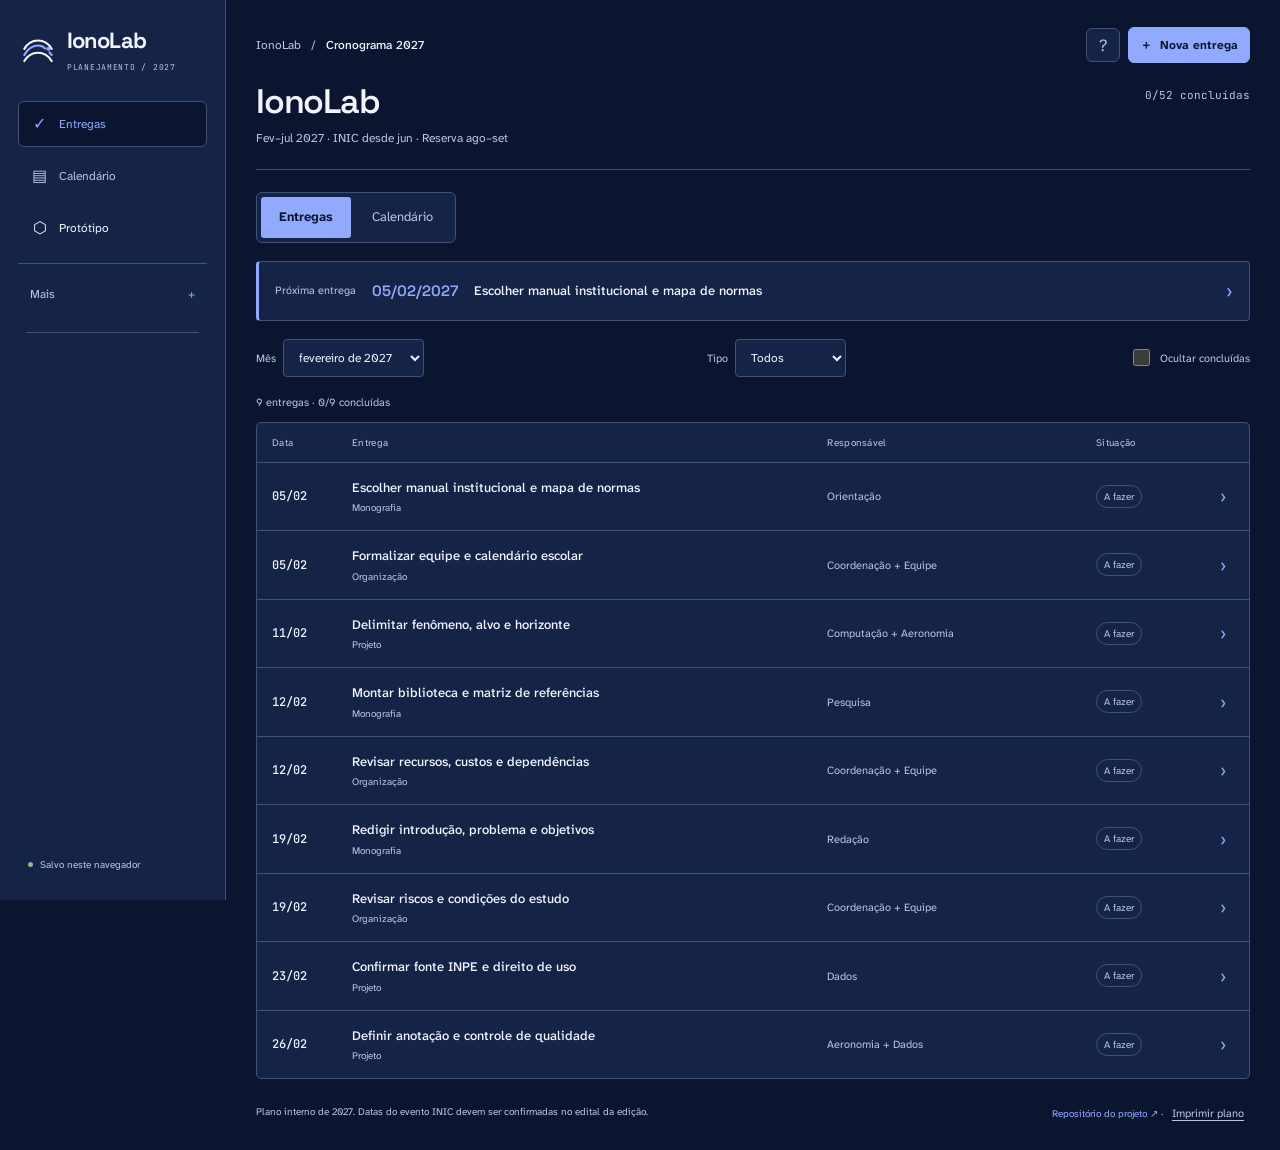
==== commit 69abc1cd: "Adiciona protótipo navegável e simplifica agenda de entregas" ====
--- a/index.html
+++ b/index.html
@@ -324,11 +324,24 @@
 .hero{border-radius:8px;background-image:linear-gradient(120deg,transparent 45%,color-mix(in srgb,var(--accent) 6%,transparent)),linear-gradient(color-mix(in srgb,var(--line) 28%,transparent) 1px,transparent 1px),linear-gradient(90deg,color-mix(in srgb,var(--line) 28%,transparent) 1px,transparent 1px);background-size:auto,32px 32px,32px 32px}
 .hero:after{width:520px;height:220px;right:-130px;top:-100px;border-radius:50%;transform:rotate(-12deg);border:1px solid color-mix(in srgb,var(--second) 20%,transparent);box-shadow:0 20px 0 color-mix(in srgb,var(--accent) 4%,transparent),0 48px 0 color-mix(in srgb,var(--second) 3%,transparent)}
 .kanban-column{border-radius:8px}.column-head{box-shadow:inset 0 2px 0 var(--col)}.hero h1{letter-spacing:-.035em}.progress-ring{box-shadow:0 0 28px color-mix(in srgb,var(--second) 6%,transparent)}
+</style><style id="compact-agenda-2027">/* Agenda compacta: conteúdo e progresso continuam no modelo original. */
+.topbar{margin-bottom:18px;gap:12px}.top-actions .backup-btn{display:none}.top-actions .btn{padding:8px 11px}
+.agenda-heading{display:flex;align-items:flex-start;justify-content:space-between;gap:18px;margin:0 0 22px;padding:0 0 21px;border-bottom:1px solid var(--line)}
+.agenda-heading h1{margin:0 0 7px;font:600 clamp(24px,3vw,34px)/1.15 var(--display);letter-spacing:-.035em}.agenda-heading p{margin:0;color:var(--muted);font-size:12px;line-height:1.7}.agenda-heading .agenda-progress{font:11px/1.6 var(--mono);white-space:nowrap;padding-top:5px}
+.workspace-head{margin-bottom:18px;gap:12px;flex-wrap:wrap}.agenda-tabs{display:flex;gap:3px;padding:4px;background:var(--panel);border:1px solid var(--line);border-radius:6px}.agenda-tabs button{border:0;border-radius:3px;background:none;color:var(--muted);padding:9px 18px;font-size:13px}.agenda-tabs button.active{background:var(--accent);color:var(--action-ink);font-weight:700}.view-caption:empty,.view-count:empty{display:none}
+.agenda-next{width:100%;display:flex;align-items:center;gap:16px;text-align:left;padding:13px 16px;margin:0 0 18px;border:1px solid var(--line);border-left:3px solid var(--accent);border-radius:4px;background:var(--panel);color:var(--ink)}.agenda-next:hover{border-color:var(--accent)}.agenda-next-label{color:var(--muted);font-size:11px;white-space:nowrap}.agenda-next time{font:600 15px var(--display);white-space:nowrap;color:var(--accent)}.agenda-next strong{font-size:13px;font-weight:500;line-height:1.5;flex:1}.agenda-next-arrow{color:var(--accent);font-size:19px}.agenda-complete{font-size:13px;color:var(--muted);margin:0 0 18px}
+.simple-toolbar{display:flex;align-items:center;gap:16px;flex-wrap:wrap;margin:0 0 16px;padding:0;border:0;background:none}.simple-toolbar label{display:flex;align-items:center;gap:7px;font-size:11px;color:var(--muted)}.simple-toolbar select{padding:9px 11px;max-width:210px;border:1px solid var(--line);border-radius:4px;background:var(--panel);color:var(--ink);font-size:12px}.simple-toolbar input{accent-color:var(--accent)}
+.agenda-table{border:1px solid var(--line);border-radius:5px;overflow:hidden;background:var(--panel)}.agenda-table-head,.delivery-row{display:grid;grid-template-columns:64px minmax(140px,1fr) minmax(110px,.55fr) 108px 14px;gap:16px;align-items:center}.agenda-table-head{padding:11px 15px;border-bottom:1px solid var(--line);color:var(--muted);font-size:10px;letter-spacing:.03em}.delivery-row{width:100%;margin:0;padding:15px;border:0;border-bottom:1px solid var(--line);border-radius:0;background:none;text-align:left;min-width:0}.delivery-row:last-child{border-bottom:0}.delivery-row:hover{background:color-mix(in srgb,var(--accent) 6%,var(--panel))}.delivery-row:focus-visible{position:relative;outline:2px solid var(--accent);outline-offset:-3px}.delivery-row time{font:500 12px var(--mono);white-space:nowrap;color:var(--ink)}.delivery-row .delivery-title{font:500 13px/1.5 var(--body);margin:0 0 3px}.delivery-row .delivery-subtitle{font-size:10px;line-height:1.5}.delivery-owner{font-size:11px;line-height:1.5;color:var(--muted);overflow-wrap:anywhere}.delivery-row .delivery-state{grid-column:4;grid-row:1;font-size:10px;justify-self:start;padding:3px 7px;max-width:100%;white-space:normal}.delivery-row .row-arrow{grid-column:5;grid-row:1;font-size:18px}.agenda-table-caption{font-size:11px;color:var(--muted);margin:0 0 10px}.simple-empty{padding:26px 18px}.simple-empty h4{font-size:14px}.simple-empty .btn{margin-top:10px}
+.simple-calendar{grid-template-columns:300px minmax(0,1fr);gap:20px}.calendar-board{padding:16px;border-radius:5px;position:static}.calendar-board .calendar-toolbar{margin-bottom:10px}.calendar-board .calendar-toolbar h3{font-size:16px}.calendar-board .icon-button{min-height:30px;min-width:30px;width:30px;height:30px}.compact-calendar{gap:3px}.compact-weekday{padding:6px 0;font-size:8px}.compact-day{font-size:11px;border-radius:4px;min-height:34px;aspect-ratio:1}.calendar-agenda>h3{font-size:16px;margin:0 0 6px}.calendar-agenda>p{font-size:11px;color:var(--muted);margin:0 0 12px}.calendar-agenda .agenda-table-head,.calendar-agenda .delivery-row{grid-template-columns:52px minmax(95px,1fr) 90px 14px;gap:10px}.calendar-agenda .delivery-owner{grid-column:2;grid-row:2}.calendar-agenda .delivery-copy{grid-column:2}.calendar-agenda .delivery-row .delivery-state{grid-column:3;grid-row:1 / span 2}.calendar-agenda .delivery-row .row-arrow{grid-column:4;grid-row:1 / span 2}.calendar-agenda .delivery-row time{grid-column:1;grid-row:1 / span 2}.calendar-agenda .delivery-row{row-gap:2px}.calendar-agenda .agenda-owner-head{display:none}.calendar-note{font-size:10px;color:var(--muted);margin:10px 0 0}.side-foot p{display:none}.simple-more>summary{font-size:12px}.simple-more .side-label{margin-top:14px}.workspace-foot{font-size:10px;margin-top:24px}.delivery-save-hint{font-size:10px}.delivery-checklist h3{font-size:14px}
+@media(max-width:1200px){.simple-calendar{grid-template-columns:270px minmax(0,1fr)}.agenda-table-head,.delivery-row{grid-template-columns:56px minmax(130px,1fr) minmax(95px,.45fr) 94px 12px;gap:12px}.calendar-agenda .agenda-table-head{display:none}.calendar-agenda .delivery-row{grid-template-columns:45px minmax(80px,1fr) 12px}.calendar-agenda .delivery-row .delivery-state{grid-column:2;grid-row:3;margin-top:4px}.calendar-agenda .delivery-row .row-arrow{grid-column:3;grid-row:1 / span 3}.calendar-agenda .delivery-row time{grid-row:1 / span 3}}
+@media(max-width:900px){.simple-calendar{grid-template-columns:250px minmax(0,1fr)}.agenda-heading{margin-bottom:18px}.agenda-next{gap:12px}.agenda-next-label{max-width:85px;white-space:normal}}
+@media(max-width:760px){.main{padding:16px}.topbar{margin-bottom:18px}.top-actions{gap:6px}.top-actions .btn{font-size:11px;padding:7px 8px}.agenda-heading{display:block;padding-bottom:17px}.agenda-heading .agenda-progress{margin-top:8px;padding:0;font-size:10px}.agenda-heading h1{font-size:27px}.agenda-heading p{font-size:11px}.agenda-tabs{width:100%}.agenda-tabs button{flex:1;padding:10px 12px}.workspace-head{gap:10px;margin-bottom:15px}.workspace-head h2{font-size:18px}.agenda-next{display:grid;grid-template-columns:auto 1fr 12px;gap:4px 10px;padding:12px}.agenda-next-label{max-width:none;font-size:10px;grid-column:1;grid-row:1}.agenda-next time{font-size:13px;grid-column:2;grid-row:1}.agenda-next strong{grid-column:1 / span 2;grid-row:2;font-size:12px}.agenda-next-arrow{grid-column:3;grid-row:1 / span 2}.simple-toolbar{gap:10px 14px}.simple-toolbar label{font-size:10px}.simple-toolbar select{max-width:185px;font-size:11px;padding:8px}.simple-toolbar label:last-child{flex-basis:100%}.agenda-table-head{display:none}.delivery-row,.calendar-agenda .delivery-row{grid-template-columns:50px minmax(0,1fr) 12px;gap:3px 12px;padding:14px 12px}.delivery-row time,.calendar-agenda .delivery-row time{grid-column:1;grid-row:1 / span 3;font-size:11px}.delivery-copy,.calendar-agenda .delivery-copy{grid-column:2;grid-row:1}.delivery-row .delivery-title{font-size:12px;line-height:1.5}.delivery-row .delivery-subtitle{font-size:9px}.delivery-owner,.calendar-agenda .delivery-owner{grid-column:2;grid-row:2;font-size:10px}.delivery-owner:before{content:'Responsável: '}.delivery-row .delivery-state,.calendar-agenda .delivery-row .delivery-state{grid-column:2;grid-row:3;margin-top:5px;font-size:9px}.delivery-row .row-arrow,.calendar-agenda .delivery-row .row-arrow{grid-column:3;grid-row:1 / span 3}.simple-calendar{display:block}.calendar-board{max-width:330px;margin:0 auto 22px;padding:14px}.calendar-agenda>h3{font-size:17px}.workspace-foot{gap:12px}}
+@media print{.agenda-tabs,.agenda-next,.agenda-heading{display:none}}
 </style></head><body data-theme="ionolab"><a class="skip" href="#main">Pular para o cronograma</a><noscript>Ative o JavaScript para usar o cronograma interativo. O briefing continua disponível em briefing.html.</noscript><div class="app"><button class="sidebar-scrim" id="sidebarScrim" aria-label="Fechar navegação"></button><aside class="sidebar" id="sidebar"><a href="./" class="brand"><span class="brand-mark"><svg aria-hidden="true" focusable="false" xmlns="http://www.w3.org/2000/svg" viewBox="0 0 100 100" aria-labelledby="title"><g fill="none" stroke-linecap="round" stroke-width="6"><path d="M12 44C30 13 70 13 88 44" stroke="#F0F5FF"/><path d="M12 61C30 30 58 30 70 43 M82 54 88 61" stroke="#91A9FF"/><path d="M12 78C30 47 70 47 88 78" stroke="#F0F5FF"/></g><circle cx="79" cy="44" r="6" fill="#91A9FF"/></svg>
-</span><span>IonoLab<small>PLANEJAMENTO / 2027</small></span></a><span class="side-label">Espaço do projeto</span><nav class="side-nav" aria-label="Navegação do cronograma"><button data-view="overview" class="active" aria-current="page"><span aria-hidden="true">⌂</span>Visão geral</button><button data-view="deliveries"><span aria-hidden="true">✓</span>Entregas por mês</button><button data-view="calendar"><span aria-hidden="true">▤</span>Calendário de entregas</button><button data-view="study"><span aria-hidden="true">▥</span>Trilha de estudos</button></nav><details class="simple-more" id="advancedViews"><summary>Mais opções</summary><nav class="side-nav" aria-label="Organização detalhada"><button data-view="board"><span aria-hidden="true">▦</span>Quadro de tarefas</button><button data-view="timeline"><span aria-hidden="true">≡</span>Linha do tempo</button><button data-view="monografia"><span aria-hidden="true">▧</span>Monografia ABNT</button><button data-view="inic"><span aria-hidden="true">✧</span>Artigo INIC</button><button data-view="team"><span aria-hidden="true">◉</span>Responsáveis</button></nav></details><div class="side-divider"></div><span class="side-label">Referências e arquivos</span><nav class="side-nav" aria-label="Documentação e dados"><a href="laboratorio-3d/" class="identity-link"><span aria-hidden="true">⬡</span>Montagem e laboratório 3D</a><a href="identidade-visual/" class="identity-link"><span class="identity-nav-icon" aria-hidden="true">◇</span>Identidade visual</a><a href="identidade-visual/guia-identidade-visual.pdf" class="identity-pdf"><span aria-hidden="true">↓</span>Baixar guia PDF</a><a href="briefing.html"><span aria-hidden="true">↗</span>Briefing técnico</a><button data-view="sources"><span aria-hidden="true">⌘</span>Fontes e premissas</button><button data-view="settings"><span aria-hidden="true">⇅</span>Backup e exportação</button></nav><div class="side-divider"></div><span class="side-label side-team-label">Equipe por área</span><div class="side-team" id="sideTeam"></div><div class="side-foot"><div class="save-state"><i id="saveDot"></i><span id="saveState">Salvo neste navegador</span></div><p>Alterações são locais. Exporte um backup para levar o quadro a outro dispositivo.</p></div></aside><main class="main" id="main"><header class="topbar"><div class="breadcrumbs"><button class="icon-button mobile-menu" id="mobileMenu" aria-controls="sidebar" aria-expanded="false" aria-label="Abrir navegação">☰</button><span class="breadcrumb-project">IonoLab</span><span class="breadcrumb-slash">/</span><strong>Cronograma 2027</strong></div><div class="top-actions"><button class="icon-button help-btn" id="helpButton" aria-label="Como usar o cronograma">?</button><button class="btn backup-btn" data-view="settings"><span aria-hidden="true">⇅</span>Backup</button><button class="btn primary" id="newTask"><span aria-hidden="true">＋</span>Adicionar entrega</button></div></header><section class="hero" aria-labelledby="heroTitle"><div class="hero-main"><div><span class="eyebrow">IONOSFERA / PESQUISA E DADOS · FEV → SET 2027</span><h1 id="heroTitle">Seu TCC, passo a passo.</h1><p class="hero-description">Início em <strong>1º de fevereiro de 2027</strong>. Produto, monografia e artigo com entrega em <strong>30 de julho de 2027</strong>, com agosto e setembro reservados para ajustes.</p></div><div class="progress-summary"><div class="progress-ring" id="progressRing" style="--progress:0" role="img" aria-label="Progresso do plano"><b id="progressPercent">0%</b></div><div class="progress-info"><strong id="progressText">0 de 0 entregas</strong><span id="progressHint">Reserva fora da meta principal.</span></div></div></div><div class="milestone-strip"><div class="milestone"><i class="milestone-dot"></i><div><b>30 JUL · entrega principal</b><small>Produto + monografia + artigo pronto</small></div></div><div class="milestone"><i class="milestone-dot"></i><div><b>01 JUN · escrita do INIC</b><small>Primeiro texto integral em junho</small></div></div><div class="milestone"><i class="milestone-dot"></i><div><b>AGO → SET · reserva</b><small>Revisões e apresentação</small></div></div></div></section><section aria-labelledby="viewTitle"><div class="workspace-head"><div><h2 id="viewTitle">Visão geral</h2><p class="view-caption" id="viewCaption">Veja a próxima entrega, acompanhe os meses e marque seu progresso.</p></div><span class="view-count" id="viewCount"></span></div><div class="filters" id="filters"><label class="search"><span aria-hidden="true">⌕</span><span class="sr-only">Buscar tarefa, ID ou responsável</span><input id="searchInput" type="search" placeholder="Buscar tarefa, ID ou responsável…"></label><label class="sr-only" for="monthFilter">Filtrar período</label><select id="monthFilter"></select><label class="sr-only" for="ownerFilter">Filtrar responsável</label><select id="ownerFilter"></select><label class="sr-only" for="statusFilter">Filtrar estado</label><select id="statusFilter"><option value="">Todos os estados</option><option value="open">Somente abertas</option><option value="todo">A fazer</option><option value="doing">Em andamento</option><option value="review">Em revisão</option><option value="blocked">Bloqueadas</option><option value="done">Concluídas</option></select><div class="board-options"><label class="sr-only" for="groupBy">Organizar colunas</label><select id="groupBy"><option value="category">Colunas por frente</option><option value="status">Colunas por estado</option></select><label class="sr-only" for="sortBy">Ordenar tarefas</label><select id="sortBy"><option value="manual">Ordem do quadro</option><option value="due">Prazo de entrega</option><option value="priority">Prioridade</option></select></div><button class="filter-archive" id="archiveFilter" aria-pressed="false">Arquivadas</button><button class="filter-reset" id="clearFilters">Limpar</button></div><div id="workspace"></div><footer class="workspace-foot"><span>Plano interno de 2027. Datas do evento INIC devem ser confirmadas no edital da edição.</span><span><a href="https://github.com/perabru/ionolab-ionosfera" target="_blank" rel="noopener noreferrer">Repositório do projeto ↗</a> · <button class="archive-button" id="printPlan">Imprimir plano</button></span></footer></section><div class="print-area" id="printArea"></div></main></div>
+</span><span>IonoLab<small>PLANEJAMENTO / 2027</small></span></a><nav class="side-nav" aria-label="Navegação do cronograma"><button data-view="deliveries" class="active" aria-current="page"><span aria-hidden="true">✓</span>Entregas</button><button data-view="calendar"><span aria-hidden="true">▤</span>Calendário</button><a href="prototipo/" class="identity-link"><span aria-hidden="true">⬡</span>Protótipo</a></nav><details class="simple-more" id="advancedViews"><summary>Mais</summary><nav class="side-nav" aria-label="Recursos do projeto"><button data-view="board"><span aria-hidden="true">▦</span>Quadro de tarefas</button><button data-view="timeline"><span aria-hidden="true">≡</span>Linha do tempo</button><button data-view="study"><span aria-hidden="true">▥</span>Trilha de estudos</button><button data-view="monografia"><span aria-hidden="true">▧</span>Monografia</button><button data-view="inic"><span aria-hidden="true">✧</span>Artigo INIC</button><button data-view="team"><span aria-hidden="true">◉</span>Responsáveis</button><a href="identidade-visual/" class="identity-link"><span aria-hidden="true">◇</span>Identidade visual</a><a href="identidade-visual/guia-identidade-visual.pdf" class="identity-pdf"><span aria-hidden="true">↓</span>Guia PDF</a><a href="briefing.html"><span aria-hidden="true">↗</span>Briefing</a><button data-view="sources"><span aria-hidden="true">⌘</span>Fontes</button><button data-view="settings"><span aria-hidden="true">⇅</span>Backup e exportação</button></nav></details><div class="side-divider"></div><span class="side-label side-team-label">Equipe por área</span><div class="side-team" id="sideTeam"></div><div class="side-foot"><div class="save-state"><i id="saveDot"></i><span id="saveState">Salvo neste navegador</span></div><p>Alterações são locais. Exporte um backup para levar o quadro a outro dispositivo.</p></div></aside><main class="main" id="main"><header class="topbar"><div class="breadcrumbs"><button class="icon-button mobile-menu" id="mobileMenu" aria-controls="sidebar" aria-expanded="false" aria-label="Abrir navegação">☰</button><span class="breadcrumb-project">IonoLab</span><span class="breadcrumb-slash">/</span><strong>Cronograma 2027</strong></div><div class="top-actions"><button class="icon-button help-btn" id="helpButton" aria-label="Como usar o cronograma">?</button><button class="btn backup-btn" data-view="settings"><span aria-hidden="true">⇅</span>Backup</button><button class="btn primary" id="newTask"><span aria-hidden="true">＋</span>Nova entrega</button></div></header><section class="agenda-heading" aria-labelledby="heroTitle"><div><h1 id="heroTitle">IonoLab</h1><p>Fev–jul 2027 · INIC desde jun · Reserva ago–set</p></div><p class="agenda-progress" id="progressText">0 de 0 concluídas</p><div hidden id="progressRing"><span id="progressPercent"></span><span id="progressHint"></span></div></section><section aria-labelledby="viewTitle"><div class="workspace-head"><div class="agenda-tabs" aria-label="Visualização do cronograma"><button data-view="deliveries">Entregas</button><button data-view="calendar">Calendário</button></div><div><h2 id="viewTitle">Entregas</h2><p class="view-caption" id="viewCaption"></p></div><span class="view-count" id="viewCount"></span></div><div class="filters" id="filters"><label class="search"><span aria-hidden="true">⌕</span><span class="sr-only">Buscar tarefa, ID ou responsável</span><input id="searchInput" type="search" placeholder="Buscar tarefa, ID ou responsável…"></label><label class="sr-only" for="monthFilter">Filtrar período</label><select id="monthFilter"></select><label class="sr-only" for="ownerFilter">Filtrar responsável</label><select id="ownerFilter"></select><label class="sr-only" for="statusFilter">Filtrar estado</label><select id="statusFilter"><option value="">Todos os estados</option><option value="open">Somente abertas</option><option value="todo">A fazer</option><option value="doing">Em andamento</option><option value="review">Em revisão</option><option value="blocked">Bloqueadas</option><option value="done">Concluídas</option></select><div class="board-options"><label class="sr-only" for="groupBy">Organizar colunas</label><select id="groupBy"><option value="category">Colunas por frente</option><option value="status">Colunas por estado</option></select><label class="sr-only" for="sortBy">Ordenar tarefas</label><select id="sortBy"><option value="manual">Ordem do quadro</option><option value="due">Prazo de entrega</option><option value="priority">Prioridade</option></select></div><button class="filter-archive" id="archiveFilter" aria-pressed="false">Arquivadas</button><button class="filter-reset" id="clearFilters">Limpar</button></div><div id="workspace"></div><footer class="workspace-foot"><span>Plano interno de 2027. Datas do evento INIC devem ser confirmadas no edital da edição.</span><span><a href="https://github.com/perabru/ionolab-ionosfera" target="_blank" rel="noopener noreferrer">Repositório do projeto ↗</a> · <button class="archive-button" id="printPlan">Imprimir plano</button></span></footer></section><div class="print-area" id="printArea"></div></main></div>
 <dialog class="task-dialog delivery-simple" id="deliverySimpleDialog" aria-labelledby="deliverySimpleTitle"><header class="dialog-head"><span id="deliverySimpleKicker">ENTREGA DO PROJETO</span><button type="button" class="icon-button" id="closeSimpleDelivery" aria-label="Fechar detalhes da entrega">×</button></header><div class="delivery-dialog-body" id="deliverySimpleBody"><h2 id="deliverySimpleTitle">Entrega do projeto</h2></div><footer class="dialog-footer"><button type="button" class="archive-button" id="editSimpleDelivery">Editar detalhes</button><div><button type="button" class="btn primary" id="completeSimpleDelivery">Concluir entrega ✓</button></div></footer></dialog>
 <dialog class="task-dialog" id="taskDialog" aria-labelledby="taskDialogTitle"><form id="taskForm"><header class="dialog-head"><div><span id="taskIdLabel">NOVA TAREFA</span><h2 id="taskDialogTitle">Detalhes da entrega</h2></div><button type="button" class="icon-button" id="closeTask" aria-label="Fechar tarefa">×</button></header><div class="dialog-content"><div><label class="field">Título<input name="title" id="taskTitle" maxlength="180" required></label><label class="field">Descrição e critério de entrega<textarea name="description" id="taskDescription" maxlength="6000"></textarea></label><div class="checklist-title"><h3>Checklist de conclusão</h3><span id="draftCheckCount"></span></div><div id="checklistEditor"></div><button type="button" class="check-add" id="addChecklist">＋ Adicionar critério</button><label class="field" style="margin-top:20px">Anotações<textarea id="taskNotes" class="notes" maxlength="8000" placeholder="Decisões, dúvidas, revisão da orientação…"></textarea><small>Salve as alterações antes de fechar o cartão.</small></label><label class="field">Link da evidência<input id="taskEvidence" maxlength="1000" placeholder="https://… ou briefing.html"></label></div><div><div class="field-row"><label class="field">Frente<select id="taskCategory"></select></label><label class="field">Estado<select id="taskStatus"></select></label></div><label class="field">Responsável<input id="taskOwner" list="ownerSuggestions" maxlength="100" placeholder="Pessoa ou área"><datalist id="ownerSuggestions"></datalist></label><div class="field-row"><label class="field">Início<input type="date" id="taskStart" required></label><label class="field">Entrega<input type="date" id="taskDue" required></label></div><label class="field">Prioridade<select id="taskPriority"><option value="baixa">Baixa</option><option value="media">Média</option><option value="alta">Alta</option></select></label><label class="field">Pré-requisitos<select id="taskDependencies" multiple size="5"></select><small>Selecione entregas que precisam estar concluídas antes desta. No computador, Ctrl/Cmd permite selecionar várias.</small></label><p class="notice" id="taskDeadlineHint">Meta principal: 30/07/2027. Cartões de reserva ficam fora do cálculo de conclusão de julho.</p></div></div><p class="form-error" id="formError" role="alert"></p><footer class="dialog-footer"><button class="archive-button" id="archiveTask" type="button">Arquivar tarefa</button><div><button class="btn" id="completeTask" type="button">Concluir entrega ✓</button><button class="btn primary" type="submit">Salvar alterações</button></div></footer></form></dialog>
-<dialog class="task-dialog" id="helpDialog" aria-labelledby="helpTitle"><header class="dialog-head"><h2 id="helpTitle">Como acompanhar seu TCC.</h2><button class="icon-button" id="closeHelp" aria-label="Fechar ajuda">×</button></header><div class="dialog-info simple-help"><h3>1. Veja a próxima entrega</h3><p>A Visão geral mostra o prazo mais próximo e as primeiras ações. Abra uma entrega para conferir exatamente o que precisa estar pronto.</p><h3>2. Marque o que já fez</h3><p>Use o checklist dentro da entrega. Os itens são salvos neste navegador. Quando o checklist e as entregas anteriores estiverem concluídos, clique em Concluir entrega.</p><h3>3. Acompanhe mês a mês</h3><p>Em Entregas por mês, as tarefas aparecem por data de entrega. No Calendário, toque em um dia para ver sua lista. Os filtros permitem mostrar apenas o projeto, a monografia, o artigo ou as tarefas pendentes.</p><h3>Fevereiro → julho. Ajustes até setembro.</h3><p>O trabalho começa em fevereiro. A monografia acompanha o projeto; o artigo INIC começa em junho. A entrega principal é em 30/07/2027. Agosto e setembro são reserva; as datas oficiais do evento dependem do edital.</p><h3>Seus dados e as opções completas</h3><p>Datas, responsáveis, anotações e checklists anteriores foram preservados. Editar detalhes abre a ficha completa; Mais opções mantém o quadro de tarefas e a linha do tempo. Exporte um backup para levar o andamento a outro navegador.</p></div></dialog><input type="file" id="importFile" accept="application/json,.json" class="sr-only"><input type="file" id="studyImport" accept="application/json,.json" class="sr-only"><div class="toast" id="toast" role="status" aria-live="polite"></div><script>const PROJECT={"key": "ionolab", "brand": "IonoLab", "repo": "ionolab-ionosfera", "fullName": "perabru/ionolab-ionosfera", "colors": ["#080e12", "#10191e", "#ecf0e8", "#a4b2b4", "#29373b", "#d3f78d", "#79d8cb"], "display": "Space Grotesk", "body": "Atkinson Hyperlegible Next", "projectEnd": "2027-07-30", "bufferStart": "2027-08-01", "bufferEnd": "2027-09-30", "articleStart": "2027-06-01", "planStart": "2027-02-01", "teams": ["Computação", "Orientação / aeronomia", "Dados / validação", "Pesquisa e redação"], "tasks": [{"id": "H01", "title": "Briefing técnico consolidado", "category": "gestao", "start": "2026-10-31", "due": "2026-10-31", "owner": "Coordenação", "checklist": [{"id": "c0", "text": "Inventário de telas publicado", "done": true}, {"id": "c1", "text": "Stack e critérios documentados", "done": true}], "description": "Entrega anterior desta conversa, já realizada.", "dependencies": [], "status": "done", "optional": false, "priority": "media", "evidence": "briefing.html", "notes": "", "createdAt": "2026-10-31T16:00:00Z", "updatedAt": "2026-10-31T16:00:00Z", "archived": true}, {"id": "H02", "title": "Repositório de apresentação publicado", "category": "gestao", "start": "2026-10-31", "due": "2026-10-31", "owner": "Coordenação", "checklist": [{"id": "c0", "text": "README e capa no GitHub", "done": true}, {"id": "c1", "text": "HTML independente publicado", "done": true}], "description": "Publicação anterior já verificada; não comprova implementação do produto.", "dependencies": [], "status": "done", "optional": false, "priority": "media", "evidence": "https://github.com/perabru/ionolab-ionosfera", "notes": "", "createdAt": "2026-10-31T16:00:00Z", "updatedAt": "2026-10-31T16:00:00Z", "archived": true}, {"id": "P01", "title": "Delimitar fenômeno, alvo e horizonte", "category": "produto", "start": "2027-02-01", "due": "2027-02-11", "owner": "Computação + Aeronomia", "checklist": [{"id": "c0", "text": "Blob e bubble separados", "done": false}, {"id": "c1", "text": "Unidade de avaliação definida", "done": false}, {"id": "c2", "text": "Horizontes como hipótese de pesquisa", "done": false}], "description": "Entregar a evidência descrita e atualizar a seção correspondente da monografia.", "dependencies": [], "status": "todo", "optional": false, "priority": "alta", "evidence": "", "notes": "", "createdAt": "2026-10-31T16:00:00Z", "updatedAt": "2026-10-31T16:00:00Z"}, {"id": "P02", "title": "Confirmar fonte INPE e direito de uso", "category": "produto", "start": "2027-02-15", "due": "2027-02-23", "owner": "Dados", "checklist": [{"id": "c0", "text": "Estação e filtro verificados", "done": false}, {"id": "c1", "text": "Acesso realmente disponível", "done": false}, {"id": "c2", "text": "Licença e procedência registradas", "done": false}], "description": "Entregar a evidência descrita e atualizar a seção correspondente da monografia.", "dependencies": ["P01"], "status": "todo", "optional": false, "priority": "alta", "evidence": "", "notes": "", "createdAt": "2026-10-31T16:00:00Z", "updatedAt": "2026-10-31T16:00:00Z"}, {"id": "P03", "title": "Definir anotação e controle de qualidade", "category": "produto", "start": "2027-02-17", "due": "2027-02-26", "owner": "Aeronomia + Dados", "checklist": [{"id": "c0", "text": "Nuvens e Lua consideradas", "done": false}, {"id": "c1", "text": "Região inválida não vira fundo", "done": false}, {"id": "c2", "text": "Critério de revisão escrito", "done": false}], "description": "Entregar a evidência descrita e atualizar a seção correspondente da monografia.", "dependencies": [], "status": "todo", "optional": false, "priority": "media", "evidence": "", "notes": "", "createdAt": "2026-10-31T16:00:00Z", "updatedAt": "2026-10-31T16:00:00Z"}, {"id": "P04", "title": "Importar sequências e metadados UTC", "category": "produto", "start": "2027-03-17", "due": "2027-03-31", "owner": "Computação", "checklist": [{"id": "c0", "text": "Original e checksum", "done": false}, {"id": "c1", "text": "Lacunas temporais", "done": false}, {"id": "c2", "text": "Estação e exposição preservadas", "done": false}], "description": "Entregar a evidência descrita e atualizar a seção correspondente da monografia.", "dependencies": [], "status": "todo", "optional": false, "priority": "media", "evidence": "", "notes": "", "createdAt": "2026-10-31T16:00:00Z", "updatedAt": "2026-10-31T16:00:00Z"}, {"id": "P05", "title": "Calibrar geometria e projeção", "category": "produto", "start": "2027-03-25", "due": "2027-04-08", "owner": "Aeronomia + Computação", "checklist": [{"id": "c0", "text": "Orientação e lente", "done": false}, {"id": "c1", "text": "Hipótese de altura registrada", "done": false}, {"id": "c2", "text": "Cobertura espacial validada", "done": false}], "description": "Entregar a evidência descrita e atualizar a seção correspondente da monografia.", "dependencies": [], "status": "todo", "optional": false, "priority": "media", "evidence": "", "notes": "", "createdAt": "2026-10-31T16:00:00Z", "updatedAt": "2026-10-31T16:00:00Z"}, {"id": "P06", "title": "Anotar amostra de referência", "category": "produto", "start": "2027-04-02", "due": "2027-04-16", "owner": "Aeronomia + Dados", "checklist": [{"id": "c0", "text": "Máscaras versionadas", "done": false}, {"id": "c1", "text": "Discordâncias revisadas", "done": false}, {"id": "c2", "text": "Regiões inconclusivas marcadas", "done": false}], "description": "Entregar a evidência descrita e atualizar a seção correspondente da monografia.", "dependencies": [], "status": "todo", "optional": false, "priority": "media", "evidence": "", "notes": "", "createdAt": "2026-10-31T16:00:00Z", "updatedAt": "2026-10-31T16:00:00Z"}, {"id": "P07", "title": "Congelar partições por noite e estação", "category": "produto", "start": "2027-04-09", "due": "2027-04-20", "owner": "Dados", "checklist": [{"id": "c0", "text": "Split cronológico", "done": false}, {"id": "c1", "text": "Sem janela futura no treino", "done": false}, {"id": "c2", "text": "Teste intocado", "done": false}], "description": "Entregar a evidência descrita e atualizar a seção correspondente da monografia.", "dependencies": ["P05"], "status": "todo", "optional": false, "priority": "media", "evidence": "", "notes": "", "createdAt": "2026-10-31T16:00:00Z", "updatedAt": "2026-10-31T16:00:00Z"}, {"id": "P08", "title": "Construir detector e rastreamento baseline", "category": "produto", "start": "2027-04-13", "due": "2027-04-28", "owner": "Computação", "checklist": [{"id": "c0", "text": "Segmentação reproduzível", "done": false}, {"id": "c1", "text": "Deriva estimada", "done": false}, {"id": "c2", "text": "Erros de nuvem identificados", "done": false}], "description": "Entregar a evidência descrita e atualizar a seção correspondente da monografia.", "dependencies": ["P05"], "status": "todo", "optional": false, "priority": "media", "evidence": "", "notes": "", "createdAt": "2026-10-31T16:00:00Z", "updatedAt": "2026-10-31T16:00:00Z"}, {"id": "P09", "title": "Avaliar persistência e advecção", "category": "produto", "start": "2027-04-21", "due": "2027-05-06", "owner": "Computação", "checklist": [{"id": "c0", "text": "Mesmo teste para baselines", "done": false}, {"id": "c1", "text": "Horizontes separados", "done": false}, {"id": "c2", "text": "Métricas por unidade definida", "done": false}], "description": "Entregar a evidência descrita e atualizar a seção correspondente da monografia.", "dependencies": [], "status": "todo", "optional": false, "priority": "media", "evidence": "", "notes": "", "createdAt": "2026-10-31T16:00:00Z", "updatedAt": "2026-10-31T16:00:00Z"}, {"id": "P10", "title": "Treinar candidato temporal com dados suficientes", "category": "produto", "start": "2027-04-29", "due": "2027-05-13", "owner": "Computação", "checklist": [{"id": "c0", "text": "Suficiência do conjunto revisada", "done": false}, {"id": "c1", "text": "Seed e parâmetros", "done": false}, {"id": "c2", "text": "Comparação com baseline", "done": false}], "description": "Entregar a evidência descrita e atualizar a seção correspondente da monografia.", "dependencies": ["P08"], "status": "todo", "optional": false, "priority": "media", "evidence": "", "notes": "", "createdAt": "2026-10-31T16:00:00Z", "updatedAt": "2026-10-31T16:00:00Z"}, {"id": "P11", "title": "Calcular matriz, IoU e calibração", "category": "produto", "start": "2027-05-11", "due": "2027-05-21", "owner": "Dados", "checklist": [{"id": "c0", "text": "TP/FP/FN/TN rastreáveis", "done": false}, {"id": "c1", "text": "Suporte e limiar declarados", "done": false}, {"id": "c2", "text": "Incerteza e Brier conforme o alvo", "done": false}], "description": "Entregar a evidência descrita e atualizar a seção correspondente da monografia.", "dependencies": ["P09"], "status": "todo", "optional": false, "priority": "media", "evidence": "", "notes": "", "createdAt": "2026-10-31T16:00:00Z", "updatedAt": "2026-10-31T16:00:00Z"}, {"id": "P12", "title": "Sincronizar dados GNSS complementares", "category": "produto", "start": "2027-05-07", "due": "2027-05-21", "owner": "Aeronomia + Dados", "checklist": [{"id": "c0", "text": "Fonte e UTC compatíveis", "done": false}, {"id": "c1", "text": "Indicador realmente disponível", "done": false}, {"id": "c2", "text": "Sem causalidade inferida só pela imagem", "done": false}], "description": "Entregar a evidência descrita e atualizar a seção correspondente da monografia.", "dependencies": [], "status": "todo", "optional": false, "priority": "alta", "evidence": "", "notes": "", "createdAt": "2026-10-31T16:00:00Z", "updatedAt": "2026-10-31T16:00:00Z"}, {"id": "P13", "title": "Gerar pacote de evidências para LLM", "category": "produto", "start": "2027-05-19", "due": "2027-05-28", "owner": "Computação", "checklist": [{"id": "c0", "text": "Métricas recalculáveis", "done": false}, {"id": "c1", "text": "Qualidade e fontes", "done": false}, {"id": "c2", "text": "Proveniência de cada número", "done": false}], "description": "Entregar a evidência descrita e atualizar a seção correspondente da monografia.", "dependencies": [], "status": "todo", "optional": false, "priority": "media", "evidence": "", "notes": "", "createdAt": "2026-10-31T16:00:00Z", "updatedAt": "2026-10-31T16:00:00Z"}, {"id": "P14", "title": "Testar explicações e abstenção da LLM", "category": "produto", "start": "2027-05-27", "due": "2027-06-11", "owner": "Computação + Aeronomia", "checklist": [{"id": "c0", "text": "JSON validado", "done": false}, {"id": "c1", "text": "Número inventado rejeitado", "done": false}, {"id": "c2", "text": "Prompt e modelo guardados", "done": false}], "description": "Entregar a evidência descrita e atualizar a seção correspondente da monografia.", "dependencies": ["P12"], "status": "todo", "optional": false, "priority": "media", "evidence": "", "notes": "", "createdAt": "2026-10-31T16:00:00Z", "updatedAt": "2026-10-31T16:00:00Z"}, {"id": "P15", "title": "Concluir mapa observado × previsto", "category": "produto", "start": "2027-06-01", "due": "2027-06-18", "owner": "Computação", "checklist": [{"id": "c0", "text": "Emissão e validade", "done": false}, {"id": "c1", "text": "Cobertura e legenda", "done": false}, {"id": "c2", "text": "Sintético identificado", "done": false}], "description": "Entregar a evidência descrita e atualizar a seção correspondente da monografia.", "dependencies": [], "status": "todo", "optional": false, "priority": "media", "evidence": "", "notes": "", "createdAt": "2026-10-31T16:00:00Z", "updatedAt": "2026-10-31T16:00:00Z"}, {"id": "P16", "title": "Revisar o ganho e os limites científicos", "category": "produto", "start": "2027-06-14", "due": "2027-07-02", "owner": "Aeronomia + Dados", "checklist": [{"id": "c0", "text": "Ganho no mesmo teste", "done": false}, {"id": "c1", "text": "Resultado negativo também relatado", "done": false}, {"id": "c2", "text": "Sem promessa de interrupção de comunicação", "done": false}], "description": "Entregar a evidência descrita e atualizar a seção correspondente da monografia.", "dependencies": [], "status": "todo", "optional": false, "priority": "media", "evidence": "", "notes": "", "createdAt": "2026-10-31T16:00:00Z", "updatedAt": "2026-10-31T16:00:00Z"}, {"id": "P17", "title": "Empacotar experimento reproduzível", "category": "produto", "start": "2027-06-21", "due": "2027-07-09", "owner": "Computação", "checklist": [{"id": "c0", "text": "Manifesto, código e versões", "done": false}, {"id": "c1", "text": "Execução repetida", "done": false}, {"id": "c2", "text": "Arquivos originais preservados", "done": false}], "description": "Entregar a evidência descrita e atualizar a seção correspondente da monografia.", "dependencies": ["P15"], "status": "todo", "optional": false, "priority": "media", "evidence": "", "notes": "", "createdAt": "2026-10-31T16:00:00Z", "updatedAt": "2026-10-31T16:00:00Z"}, {"id": "P18", "title": "Congelar resultados do TCC", "category": "produto", "start": "2027-07-05", "due": "2027-07-16", "owner": "Todas as áreas", "checklist": [{"id": "c0", "text": "Teste final fechado", "done": false}, {"id": "c1", "text": "Figuras revisadas", "done": false}, {"id": "c2", "text": "Conclusões coerentes com a evidência", "done": false}], "description": "Entregar a evidência descrita e atualizar a seção correspondente da monografia.", "dependencies": ["P16"], "status": "todo", "optional": false, "priority": "alta", "evidence": "", "notes": "", "createdAt": "2026-10-31T16:00:00Z", "updatedAt": "2026-10-31T16:00:00Z"}, {"id": "M01", "title": "Escolher manual institucional e mapa de normas", "category": "monografia", "start": "2027-02-01", "due": "2027-02-05", "owner": "Orientação", "checklist": [{"id": "c0", "text": "Manual institucional localizado", "done": false}, {"id": "c1", "text": "Edições ABNT conferidas", "done": false}, {"id": "c2", "text": "Modelo da instituição arquivado", "done": false}], "description": "NBR 14724:2024 e demais normas de apoio; conferir atualizações na entrega.", "dependencies": [], "status": "todo", "optional": false, "priority": "media", "evidence": "", "notes": "", "createdAt": "2026-10-31T16:00:00Z", "updatedAt": "2026-10-31T16:00:00Z"}, {"id": "M02", "title": "Montar biblioteca e matriz de referências", "category": "monografia", "start": "2027-02-01", "due": "2027-02-12", "owner": "Pesquisa", "checklist": [{"id": "c0", "text": "Fonte e metadados registrados", "done": false}, {"id": "c1", "text": "Notas vinculadas às leituras", "done": false}, {"id": "c2", "text": "Referências auditáveis", "done": false}], "description": "NBR 6023:2025; ferramenta de referências não dispensa conferência.", "dependencies": ["M01"], "status": "todo", "optional": false, "priority": "media", "evidence": "", "notes": "", "createdAt": "2026-10-31T16:00:00Z", "updatedAt": "2026-10-31T16:00:00Z"}, {"id": "M03", "title": "Redigir introdução, problema e objetivos", "category": "monografia", "start": "2027-02-08", "due": "2027-02-19", "owner": "Redação", "checklist": [{"id": "c0", "text": "Pergunta delimitada", "done": false}, {"id": "c1", "text": "Objetivos verificáveis", "done": false}, {"id": "c2", "text": "Justificativa sem promessa não demonstrada", "done": false}], "description": "A seção deve explicar por que o projeto existe e qual evidência responderá à pergunta.", "dependencies": ["M02"], "status": "todo", "optional": false, "priority": "media", "evidence": "", "notes": "", "createdAt": "2026-10-31T16:00:00Z", "updatedAt": "2026-10-31T16:00:00Z"}, {"id": "M04", "title": "Escrever fundamentação e trabalhos relacionados", "category": "monografia", "start": "2027-02-15", "due": "2027-03-12", "owner": "Pesquisa", "checklist": [{"id": "c0", "text": "Conceitos sustentados por fontes", "done": false}, {"id": "c1", "text": "Comparação de soluções", "done": false}, {"id": "c2", "text": "Lacuna da pesquisa explícita", "done": false}], "description": "Organizar em seções; preservar atribuição das ideias conforme NBR 10520:2023.", "dependencies": ["M03"], "status": "todo", "optional": false, "priority": "media", "evidence": "", "notes": "", "createdAt": "2026-10-31T16:00:00Z", "updatedAt": "2026-10-31T16:00:00Z"}, {"id": "M05", "title": "Redigir método e protocolo de validação", "category": "monografia", "start": "2027-03-15", "due": "2027-03-26", "owner": "Pesquisa + Equipe técnica", "checklist": [{"id": "c0", "text": "Dados e instrumentos descritos", "done": false}, {"id": "c1", "text": "Métricas e critérios definidos", "done": false}, {"id": "c2", "text": "Limitações do método previstas", "done": false}], "description": "Descrever procedimento planejado; atualizar com o que foi efetivamente executado.", "dependencies": ["M04"], "status": "todo", "optional": false, "priority": "media", "evidence": "", "notes": "", "createdAt": "2026-10-31T16:00:00Z", "updatedAt": "2026-10-31T16:00:00Z"}, {"id": "M06", "title": "Documentar arquitetura e implementação", "category": "monografia", "start": "2027-03-29", "due": "2027-04-23", "owner": "Equipe técnica", "checklist": [{"id": "c0", "text": "Versões e interfaces", "done": false}, {"id": "c1", "text": "Figuras autorais identificadas", "done": false}, {"id": "c2", "text": "Decisões justificadas", "done": false}], "description": "Separar diagrama conceitual de montagem ou serviço implementado.", "dependencies": ["M05"], "status": "todo", "optional": false, "priority": "media", "evidence": "", "notes": "", "createdAt": "2026-10-31T16:00:00Z", "updatedAt": "2026-10-31T16:00:00Z"}, {"id": "M07", "title": "Conferir o registro dos ensaios", "category": "monografia", "start": "2027-04-26", "due": "2027-05-14", "owner": "Pesquisa + Equipe técnica", "checklist": [{"id": "c0", "text": "Procedimento reproduzível", "done": false}, {"id": "c1", "text": "Arquivos brutos preservados", "done": false}, {"id": "c2", "text": "Falhas e desvios documentados", "done": false}], "description": "A monografia precisa permitir rastrear a origem dos resultados.", "dependencies": ["M06"], "status": "todo", "optional": false, "priority": "media", "evidence": "", "notes": "", "createdAt": "2026-10-31T16:00:00Z", "updatedAt": "2026-10-31T16:00:00Z"}, {"id": "M08", "title": "Redigir resultados a partir de evidências reais", "category": "monografia", "start": "2027-05-17", "due": "2027-05-28", "owner": "Pesquisa", "checklist": [{"id": "c0", "text": "Tabelas e gráficos conferidos", "done": false}, {"id": "c1", "text": "Amostra e período declarados", "done": false}, {"id": "c2", "text": "Simulações identificadas", "done": false}], "description": "Não preencher resultados faltantes com dados demonstrativos.", "dependencies": ["M07"], "status": "todo", "optional": false, "priority": "media", "evidence": "", "notes": "", "createdAt": "2026-10-31T16:00:00Z", "updatedAt": "2026-10-31T16:00:00Z"}, {"id": "M09", "title": "Discutir resultados e limitações", "category": "monografia", "start": "2027-05-24", "due": "2027-06-11", "owner": "Redação + Orientação", "checklist": [{"id": "c0", "text": "Comparação com objetivos", "done": false}, {"id": "c1", "text": "Explicações alternativas", "done": false}, {"id": "c2", "text": "Limites de generalização", "done": false}], "description": "Resultados negativos e falhas também precisam aparecer quando forem relevantes.", "dependencies": ["M08"], "status": "todo", "optional": false, "priority": "media", "evidence": "", "notes": "", "createdAt": "2026-10-31T16:00:00Z", "updatedAt": "2026-10-31T16:00:00Z"}, {"id": "M10", "title": "Escrever conclusão e trabalhos futuros", "category": "monografia", "start": "2027-06-07", "due": "2027-06-18", "owner": "Redação", "checklist": [{"id": "c0", "text": "Objetivos respondidos", "done": false}, {"id": "c1", "text": "Contribuição delimitada", "done": false}, {"id": "c2", "text": "Expansões separadas da entrega", "done": false}], "description": "A conclusão deve corresponder ao resultado observado.", "dependencies": ["M09"], "status": "todo", "optional": false, "priority": "media", "evidence": "", "notes": "", "createdAt": "2026-10-31T16:00:00Z", "updatedAt": "2026-10-31T16:00:00Z"}, {"id": "M11", "title": "Preparar resumos e palavras-chave", "category": "monografia", "start": "2027-06-14", "due": "2027-06-25", "owner": "Redação", "checklist": [{"id": "c0", "text": "Resumo em português", "done": false}, {"id": "c1", "text": "Versão em língua estrangeira", "done": false}, {"id": "c2", "text": "Palavras-chave consistentes", "done": false}], "description": "NBR 6028:2021; escrever após consolidar método e resultados.", "dependencies": ["M10"], "status": "todo", "optional": false, "priority": "media", "evidence": "", "notes": "", "createdAt": "2026-10-31T16:00:00Z", "updatedAt": "2026-10-31T16:00:00Z"}, {"id": "M12", "title": "Conferir elementos pré e pós-textuais", "category": "monografia", "start": "2027-06-21", "due": "2027-07-02", "owner": "Redação", "checklist": [{"id": "c0", "text": "Capa e folha de rosto", "done": false}, {"id": "c1", "text": "Aprovação e sumário", "done": false}, {"id": "c2", "text": "Referências e apêndices pertinentes", "done": false}], "description": "Adequar elementos e dados ao manual institucional; não inventar aprovação.", "dependencies": ["M11"], "status": "todo", "optional": false, "priority": "media", "evidence": "", "notes": "", "createdAt": "2026-10-31T16:00:00Z", "updatedAt": "2026-10-31T16:00:00Z"}, {"id": "M13", "title": "Auditar citações e referências", "category": "monografia", "start": "2027-06-28", "due": "2027-07-09", "owner": "Pesquisa", "checklist": [{"id": "c0", "text": "Citações com fonte rastreável", "done": false}, {"id": "c1", "text": "Correspondência com a lista final", "done": false}, {"id": "c2", "text": "Metadados e links conferidos", "done": false}], "description": "NBR 10520:2023 e NBR 6023:2025.", "dependencies": ["M12"], "status": "todo", "optional": false, "priority": "media", "evidence": "", "notes": "", "createdAt": "2026-10-31T16:00:00Z", "updatedAt": "2026-10-31T16:00:00Z"}, {"id": "M14", "title": "Revisar figuras, tabelas e seções", "category": "monografia", "start": "2027-07-01", "due": "2027-07-09", "owner": "Redação", "checklist": [{"id": "c0", "text": "Numeração coerente", "done": false}, {"id": "c1", "text": "Título e fonte das figuras", "done": false}, {"id": "c2", "text": "Sumário atualizado", "done": false}], "description": "NBR 6024:2012 e NBR 6027:2012, com apresentação conforme NBR 14724:2024.", "dependencies": ["M13"], "status": "todo", "optional": false, "priority": "media", "evidence": "", "notes": "", "createdAt": "2026-10-31T16:00:00Z", "updatedAt": "2026-10-31T16:00:00Z"}, {"id": "M15", "title": "Revisar apresentação gráfica da monografia", "category": "monografia", "start": "2027-07-05", "due": "2027-07-16", "owner": "Redação", "checklist": [{"id": "c0", "text": "A4 e margens revisadas", "done": false}, {"id": "c1", "text": "Fonte e espaçamentos conferidos", "done": false}, {"id": "c2", "text": "Paginação e quebras verificadas", "done": false}], "description": "Anverso: superior/esquerda 3 cm e inferior/direita 2 cm. Corpo usual em tamanho 12 e entrelinha 1,5; exceções e frente/verso conforme norma e manual. A família tipográfica é definida pela instituição.", "dependencies": ["M14"], "status": "todo", "optional": false, "priority": "media", "evidence": "", "notes": "", "createdAt": "2026-10-31T16:00:00Z", "updatedAt": "2026-10-31T16:00:00Z"}, {"id": "M16", "title": "Enviar versão integral à orientação", "category": "monografia", "start": "2027-07-12", "due": "2027-07-20", "owner": "Orientação", "checklist": [{"id": "c0", "text": "Texto integral entregue", "done": false}, {"id": "c1", "text": "Parecer registrado", "done": false}, {"id": "c2", "text": "Correções priorizadas", "done": false}], "description": "Reservar tempo para leitura do orientador antes do fechamento.", "dependencies": ["M15"], "status": "todo", "optional": false, "priority": "media", "evidence": "", "notes": "", "createdAt": "2026-10-31T16:00:00Z", "updatedAt": "2026-10-31T16:00:00Z"}, {"id": "M17", "title": "Fechar PDF, anexos e versão final", "category": "monografia", "start": "2027-07-20", "due": "2027-07-23", "owner": "Redação + Equipe técnica", "checklist": [{"id": "c0", "text": "PDF conferido página a página", "done": false}, {"id": "c1", "text": "Links e anexos acessíveis", "done": false}, {"id": "c2", "text": "Versão final identificada", "done": false}], "description": "A revisão visual deve usar o arquivo que será entregue.", "dependencies": ["M16"], "status": "todo", "optional": false, "priority": "media", "evidence": "", "notes": "", "createdAt": "2026-10-31T16:00:00Z", "updatedAt": "2026-10-31T16:00:00Z"}, {"id": "M18", "title": "Entregar monografia e evidências", "category": "monografia", "start": "2027-07-26", "due": "2027-07-30", "owner": "Coordenação", "checklist": [{"id": "c0", "text": "Arquivos entregues", "done": false}, {"id": "c1", "text": "Comprovante registrado", "done": false}, {"id": "c2", "text": "Cópia de segurança", "done": false}], "description": "Meta interna do projeto, sujeita às regras de depósito da instituição.", "dependencies": ["M17"], "status": "todo", "optional": false, "priority": "media", "evidence": "", "notes": "", "createdAt": "2026-10-31T16:00:00Z", "updatedAt": "2026-10-31T16:00:00Z"}, {"id": "A01", "title": "Conferir edital, modalidade e modelo INIC 2027", "category": "inic", "start": "2027-06-01", "due": "2027-06-04", "owner": "Orientação", "checklist": [{"id": "c0", "text": "Página oficial consultada", "done": false}, {"id": "c1", "text": "Modalidade e autoria confirmadas", "done": false}, {"id": "c2", "text": "Prazo oficial registrado quando publicado", "done": false}], "description": "Não reutilizar datas de 2026. A data deste cartão é de conferência interna, não de submissão.", "dependencies": [], "status": "todo", "optional": false, "priority": "alta", "evidence": "", "notes": "", "createdAt": "2026-10-31T16:00:00Z", "updatedAt": "2026-10-31T16:00:00Z"}, {"id": "A02", "title": "Definir recorte e contribuição do artigo", "category": "inic", "start": "2027-06-01", "due": "2027-06-08", "owner": "Pesquisa", "checklist": [{"id": "c0", "text": "Pergunta única", "done": false}, {"id": "c1", "text": "Resultado central escolhido", "done": false}, {"id": "c2", "text": "Autoria e contribuições acordadas", "done": false}], "description": "O artigo deriva de resultados do projeto e não é uma cópia integral da monografia.", "dependencies": ["A01"], "status": "todo", "optional": false, "priority": "alta", "evidence": "", "notes": "", "createdAt": "2026-10-31T16:00:00Z", "updatedAt": "2026-10-31T16:00:00Z"}, {"id": "A03", "title": "Redigir método do artigo", "category": "inic", "start": "2027-06-07", "due": "2027-06-15", "owner": "Redação", "checklist": [{"id": "c0", "text": "Procedimento resumido", "done": false}, {"id": "c1", "text": "Conjunto e métricas", "done": false}, {"id": "c2", "text": "Versões e critérios indicados", "done": false}], "description": "Usar apenas o método realmente executado.", "dependencies": ["A02"], "status": "todo", "optional": false, "priority": "alta", "evidence": "", "notes": "", "createdAt": "2026-10-31T16:00:00Z", "updatedAt": "2026-10-31T16:00:00Z"}, {"id": "A04", "title": "Selecionar resultados, figuras e tabelas", "category": "inic", "start": "2027-06-14", "due": "2027-06-22", "owner": "Pesquisa", "checklist": [{"id": "c0", "text": "Números rastreáveis", "done": false}, {"id": "c1", "text": "Figuras legíveis", "done": false}, {"id": "c2", "text": "Limitações explícitas", "done": false}], "description": "Conferir a coerência com o conjunto de evidências da monografia.", "dependencies": ["A03"], "status": "todo", "optional": false, "priority": "alta", "evidence": "", "notes": "", "createdAt": "2026-10-31T16:00:00Z", "updatedAt": "2026-10-31T16:00:00Z"}, {"id": "A05", "title": "Montar primeira versão integral do artigo", "category": "inic", "start": "2027-06-21", "due": "2027-06-30", "owner": "Redação", "checklist": [{"id": "c0", "text": "Introdução e objetivo", "done": false}, {"id": "c1", "text": "Resultados e discussão", "done": false}, {"id": "c2", "text": "Conclusão coerente", "done": false}], "description": "Primeiro rascunho completo ao fim de junho.", "dependencies": ["A04"], "status": "todo", "optional": false, "priority": "alta", "evidence": "", "notes": "", "createdAt": "2026-10-31T16:00:00Z", "updatedAt": "2026-10-31T16:00:00Z"}, {"id": "A06", "title": "Revisar resumo, palavras-chave e referências", "category": "inic", "start": "2027-07-01", "due": "2027-07-07", "owner": "Pesquisa + Redação", "checklist": [{"id": "c0", "text": "Resumo atualizado", "done": false}, {"id": "c1", "text": "Fontes conferidas", "done": false}, {"id": "c2", "text": "Termos coerentes", "done": false}], "description": "Conferir as instruções do modelo específico do evento.", "dependencies": ["A05"], "status": "todo", "optional": false, "priority": "alta", "evidence": "", "notes": "", "createdAt": "2026-10-31T16:00:00Z", "updatedAt": "2026-10-31T16:00:00Z"}, {"id": "A07", "title": "Aplicar o modelo vigente do INIC", "category": "inic", "start": "2027-07-05", "due": "2027-07-12", "owner": "Redação", "checklist": [{"id": "c0", "text": "Modelo oficial confirmado", "done": false}, {"id": "c1", "text": "Formato e extensão verificados", "done": false}, {"id": "c2", "text": "Metadados completos", "done": false}], "description": "O modelo do evento pode diferir da apresentação da monografia. Se 2027 ainda não estiver disponível, registrar a pendência para adaptação.", "dependencies": ["A06"], "status": "todo", "optional": false, "priority": "alta", "evidence": "", "notes": "", "createdAt": "2026-10-31T16:00:00Z", "updatedAt": "2026-10-31T16:00:00Z"}, {"id": "A08", "title": "Obter revisão dos autores e orientação", "category": "inic", "start": "2027-07-12", "due": "2027-07-20", "owner": "Orientação", "checklist": [{"id": "c0", "text": "Correções revisadas", "done": false}, {"id": "c1", "text": "Autores aprovam a versão", "done": false}, {"id": "c2", "text": "Contribuição e limitações claras", "done": false}], "description": "A revisão científica precede o pacote de submissão.", "dependencies": ["A07"], "status": "todo", "optional": false, "priority": "alta", "evidence": "", "notes": "", "createdAt": "2026-10-31T16:00:00Z", "updatedAt": "2026-10-31T16:00:00Z"}, {"id": "A09", "title": "Fechar artigo pronto para submissão", "category": "inic", "start": "2027-07-21", "due": "2027-07-30", "owner": "Pesquisa + Coordenação", "checklist": [{"id": "c0", "text": "Arquivo final identificado", "done": false}, {"id": "c1", "text": "Título e autoria conferidos", "done": false}, {"id": "c2", "text": "Data oficial de envio acompanhada", "done": false}], "description": "Meta interna de prontidão. Submeter somente no calendário oficial da edição aplicável.", "dependencies": ["A08"], "status": "todo", "optional": false, "priority": "alta", "evidence": "", "notes": "", "createdAt": "2026-10-31T16:00:00Z", "updatedAt": "2026-10-31T16:00:00Z"}, {"id": "G01", "title": "Formalizar equipe e calendário escolar", "category": "gestao", "start": "2027-02-01", "due": "2027-02-05", "owner": "Coordenação + Equipe", "checklist": [{"id": "c0", "text": "Responsáveis por frente", "done": false}, {"id": "c1", "text": "Disponibilidade real", "done": false}, {"id": "c2", "text": "Reuniões de acompanhamento", "done": false}], "description": "Data interna de planejamento; ajustar encontros ao calendário da escola.", "dependencies": [], "status": "todo", "optional": false, "priority": "alta", "evidence": "", "notes": "", "createdAt": "2026-10-31T16:00:00Z", "updatedAt": "2026-10-31T16:00:00Z"}, {"id": "G02", "title": "Revisar recursos, custos e dependências", "category": "gestao", "start": "2027-02-01", "due": "2027-02-12", "owner": "Coordenação + Equipe", "checklist": [{"id": "c0", "text": "Recursos existentes separados dos propostos", "done": false}, {"id": "c1", "text": "Estimativa de esforço", "done": false}, {"id": "c2", "text": "Dependências externas registradas", "done": false}], "description": "Data interna de planejamento; ajustar encontros ao calendário da escola.", "dependencies": [], "status": "todo", "optional": false, "priority": "alta", "evidence": "", "notes": "", "createdAt": "2026-10-31T16:00:00Z", "updatedAt": "2026-10-31T16:00:00Z"}, {"id": "G03", "title": "Revisar riscos e condições do estudo", "category": "gestao", "start": "2027-02-08", "due": "2027-02-19", "owner": "Coordenação + Equipe", "checklist": [{"id": "c0", "text": "Riscos e responsáveis", "done": false}, {"id": "c1", "text": "Autorizações aplicáveis", "done": false}, {"id": "c2", "text": "Critérios para ajustar escopo", "done": false}], "description": "Data interna de planejamento; ajustar encontros ao calendário da escola.", "dependencies": [], "status": "todo", "optional": false, "priority": "alta", "evidence": "", "notes": "", "createdAt": "2026-10-31T16:00:00Z", "updatedAt": "2026-10-31T16:00:00Z"}, {"id": "G04", "title": "Revisão integrada da primeira versão", "category": "gestao", "start": "2027-04-12", "due": "2027-04-16", "owner": "Coordenação + Equipe", "checklist": [{"id": "c0", "text": "Percurso demonstrado", "done": false}, {"id": "c1", "text": "Evidências registradas", "done": false}, {"id": "c2", "text": "Pendências priorizadas", "done": false}], "description": "Data interna de planejamento; ajustar encontros ao calendário da escola.", "dependencies": [], "status": "todo", "optional": false, "priority": "alta", "evidence": "", "notes": "", "createdAt": "2026-10-31T16:00:00Z", "updatedAt": "2026-10-31T16:00:00Z"}, {"id": "G05", "title": "Revisão dos resultados para o artigo", "category": "gestao", "start": "2027-05-24", "due": "2027-05-28", "owner": "Coordenação + Equipe", "checklist": [{"id": "c0", "text": "Resultados disponíveis", "done": false}, {"id": "c1", "text": "Limites científicos", "done": false}, {"id": "c2", "text": "Recorte de junho acordado", "done": false}], "description": "Data interna de planejamento; ajustar encontros ao calendário da escola.", "dependencies": [], "status": "todo", "optional": false, "priority": "alta", "evidence": "", "notes": "", "createdAt": "2026-10-31T16:00:00Z", "updatedAt": "2026-10-31T16:00:00Z"}, {"id": "G06", "title": "Preparar apresentação e ensaio final", "category": "gestao", "start": "2027-07-12", "due": "2027-07-23", "owner": "Coordenação + Equipe", "checklist": [{"id": "c0", "text": "Roteiro por área", "done": false}, {"id": "c1", "text": "Demonstração com contingência", "done": false}, {"id": "c2", "text": "Tempo de apresentação ensaiado", "done": false}], "description": "Data interna de planejamento; ajustar encontros ao calendário da escola.", "dependencies": [], "status": "todo", "optional": false, "priority": "alta", "evidence": "", "notes": "", "createdAt": "2026-10-31T16:00:00Z", "updatedAt": "2026-10-31T16:00:00Z"}, {"id": "G07", "title": "Marco: projeto completo em julho", "category": "gestao", "start": "2027-07-26", "due": "2027-07-30", "owner": "Coordenação + Equipe", "checklist": [{"id": "c0", "text": "Produto e testes entregues", "done": false}, {"id": "c1", "text": "Monografia final entregue", "done": false}, {"id": "c2", "text": "Artigo pronto para submissão", "done": false}], "description": "Data interna de planejamento; ajustar encontros ao calendário da escola.", "dependencies": ["M18", "A09", "P18"], "status": "todo", "optional": false, "priority": "alta", "evidence": "", "notes": "", "createdAt": "2026-10-31T16:00:00Z", "updatedAt": "2026-10-31T16:00:00Z"}, {"id": "R01", "title": "Reserva: corrigir apontamentos da entrega", "category": "reserva", "start": "2027-08-02", "due": "2027-08-13", "owner": "Coordenação + Equipe", "checklist": [{"id": "c0", "text": "Correções solicitadas triadas", "done": false}, {"id": "c1", "text": "Versão corrigida identificada", "done": false}, {"id": "c2", "text": "Sem adiar o marco principal de julho", "done": false}], "description": "Janela extra de contingência. Não é prazo oficial de congresso nem substitui a entrega de julho.", "dependencies": [], "status": "todo", "optional": true, "priority": "media", "evidence": "", "notes": "", "createdAt": "2026-10-31T16:00:00Z", "updatedAt": "2026-10-31T16:00:00Z"}, {"id": "R02", "title": "Reserva: conferir edital e preparar envio INIC", "category": "reserva", "start": "2027-08-02", "due": "2027-08-27", "owner": "Coordenação + Equipe", "checklist": [{"id": "c0", "text": "Prazo oficial conferido antes do vencimento", "done": false}, {"id": "c1", "text": "Arquivo no modelo vigente", "done": false}, {"id": "c2", "text": "Comprovante guardado quando submetido", "done": false}], "description": "Janela extra de contingência. Não é prazo oficial de congresso nem substitui a entrega de julho.", "dependencies": [], "status": "todo", "optional": true, "priority": "media", "evidence": "", "notes": "", "createdAt": "2026-10-31T16:00:00Z", "updatedAt": "2026-10-31T16:00:00Z"}, {"id": "R03", "title": "Reserva: preparar pôster e apresentação", "category": "reserva", "start": "2027-08-16", "due": "2027-09-10", "owner": "Coordenação + Equipe", "checklist": [{"id": "c0", "text": "Modalidade do evento confirmada", "done": false}, {"id": "c1", "text": "Material no modelo vigente", "done": false}, {"id": "c2", "text": "Apresentação ensaiada", "done": false}], "description": "Janela extra de contingência. Não é prazo oficial de congresso nem substitui a entrega de julho.", "dependencies": [], "status": "todo", "optional": true, "priority": "media", "evidence": "", "notes": "", "createdAt": "2026-10-31T16:00:00Z", "updatedAt": "2026-10-31T16:00:00Z"}, {"id": "R04", "title": "Reserva: revisões externas e arquivamento", "category": "reserva", "start": "2027-09-01", "due": "2027-09-30", "owner": "Coordenação + Equipe", "checklist": [{"id": "c0", "text": "Pareceres tratados se recebidos", "done": false}, {"id": "c1", "text": "Histórico de versões", "done": false}, {"id": "c2", "text": "Pacote final preservado", "done": false}], "description": "Janela extra de contingência. Não é prazo oficial de congresso nem substitui a entrega de julho.", "dependencies": [], "status": "todo", "optional": true, "priority": "media", "evidence": "", "notes": "", "createdAt": "2026-10-31T16:00:00Z", "updatedAt": "2026-10-31T16:00:00Z"}], "norms": [["NBR 14724:2024", "Apresentação", "Estrutura, apresentação gráfica e organização em seções."], ["NBR 10520:2023", "Citações", "Atribuição das ideias e indicação de citações no texto."], ["NBR 6023:2025", "Referências", "Identificação e organização das fontes consultadas."], ["NBR 6028:2021", "Resumos", "Resumo, versão em língua estrangeira e palavras-chave."], ["NBR 6024:2012", "Seções", "Numeração progressiva coerente no texto."], ["NBR 6027:2012", "Sumário", "Correspondência entre títulos, ordem e páginas."], ["NBR 15287:2025", "Projeto de pesquisa", "Organização do planejamento de pesquisa, quando exigido."]], "sources": [{"name": "ABNT — catálogo oficial", "url": "https://www.abntcatalogo.com.br/", "note": "Conferir a edição vigente pelo acesso institucional."}, {"name": "UFES — normalização atualizada", "url": "https://biblioteca.ufes.br/normalizacao", "note": "Relação de normas e guias de apoio."}, {"name": "COTUCA / Unicamp — normas e modelos", "url": "https://www.cotuca.unicamp.br/biblioteca/normas-e-modelos/", "note": "Modelos acadêmicos e referências."}, {"name": "UNIVAP — INIC", "url": "https://www.univap.br/inic/", "note": "Página consultada em 31/10/2026 ainda identifica a edição de 2026."}, {"name": "INIC — submissão e modelo do artigo", "url": "https://www.univap.br/inic/submissao_trabalhos.php", "note": "Consultar novamente para a edição de 2027; não transportar prazos de 2026."}], "version": 2, "previousDates": {"H01": {"start": "2026-10-31", "due": "2026-10-31"}, "H02": {"start": "2026-10-31", "due": "2026-10-31"}, "P01": {"start": "2026-11-02", "due": "2026-11-20"}, "P02": {"start": "2026-11-23", "due": "2026-12-11"}, "P03": {"start": "2026-12-01", "due": "2026-12-18"}, "P04": {"start": "2027-01-18", "due": "2027-02-12"}, "P05": {"start": "2027-02-01", "due": "2027-02-26"}, "P06": {"start": "2027-02-15", "due": "2027-03-12"}, "P07": {"start": "2027-03-01", "due": "2027-03-19"}, "P08": {"start": "2027-03-08", "due": "2027-04-02"}, "P09": {"start": "2027-03-22", "due": "2027-04-16"}, "P10": {"start": "2027-04-05", "due": "2027-04-30"}, "P11": {"start": "2027-04-26", "due": "2027-05-14"}, "P12": {"start": "2027-04-19", "due": "2027-05-14"}, "P13": {"start": "2027-05-10", "due": "2027-05-28"}, "P14": {"start": "2027-05-24", "due": "2027-06-11"}, "P15": {"start": "2027-06-01", "due": "2027-06-18"}, "P16": {"start": "2027-06-14", "due": "2027-07-02"}, "P17": {"start": "2027-06-21", "due": "2027-07-09"}, "P18": {"start": "2027-07-05", "due": "2027-07-16"}, "M01": {"start": "2026-11-02", "due": "2026-11-13"}, "M02": {"start": "2026-11-09", "due": "2026-11-27"}, "M03": {"start": "2026-11-23", "due": "2026-12-11"}, "M04": {"start": "2026-12-07", "due": "2027-01-29"}, "M05": {"start": "2027-02-01", "due": "2027-02-19"}, "M06": {"start": "2027-03-01", "due": "2027-03-26"}, "M07": {"start": "2027-04-05", "due": "2027-04-30"}, "M08": {"start": "2027-05-03", "due": "2027-05-28"}, "M09": {"start": "2027-05-24", "due": "2027-06-11"}, "M10": {"start": "2027-06-07", "due": "2027-06-18"}, "M11": {"start": "2027-06-14", "due": "2027-06-25"}, "M12": {"start": "2027-06-21", "due": "2027-07-02"}, "M13": {"start": "2027-06-28", "due": "2027-07-09"}, "M14": {"start": "2027-07-01", "due": "2027-07-09"}, "M15": {"start": "2027-07-05", "due": "2027-07-16"}, "M16": {"start": "2027-07-12", "due": "2027-07-20"}, "M17": {"start": "2027-07-20", "due": "2027-07-23"}, "M18": {"start": "2027-07-26", "due": "2027-07-30"}, "A01": {"start": "2027-06-01", "due": "2027-06-04"}, "A02": {"start": "2027-06-01", "due": "2027-06-08"}, "A03": {"start": "2027-06-07", "due": "2027-06-15"}, "A04": {"start": "2027-06-14", "due": "2027-06-22"}, "A05": {"start": "2027-06-21", "due": "2027-06-30"}, "A06": {"start": "2027-07-01", "due": "2027-07-07"}, "A07": {"start": "2027-07-05", "due": "2027-07-12"}, "A08": {"start": "2027-07-12", "due": "2027-07-20"}, "A09": {"start": "2027-07-21", "due": "2027-07-30"}, "G01": {"start": "2026-11-02", "due": "2026-11-06"}, "G02": {"start": "2026-11-09", "due": "2026-11-27"}, "G03": {"start": "2026-11-23", "due": "2026-12-11"}, "G04": {"start": "2027-03-22", "due": "2027-03-26"}, "G05": {"start": "2027-05-24", "due": "2027-05-28"}, "G06": {"start": "2027-07-12", "due": "2027-07-23"}, "G07": {"start": "2027-07-26", "due": "2027-07-30"}, "R01": {"start": "2027-08-02", "due": "2027-08-13"}, "R02": {"start": "2027-08-02", "due": "2027-08-27"}, "R03": {"start": "2027-08-16", "due": "2027-09-10"}, "R04": {"start": "2027-09-01", "due": "2027-09-30"}}, "planRevision": 2, "learning": {"title": "Da imagem ao experimento de previsão.", "modules": [{"title": "Relacionar plasma, imagem e comunicação", "hours": 8, "topics": ["Bolha e intensificação", "Aeroluminescência", "Emissão", "Cintilação", "Limites de interpretação"], "practice": "Fichar a instrumentação do INPE e separar observação óptica, indicador GNSS e hipótese de impacto.", "verify": ["Grandeza observada identificada", "Fonte da imagem", "Limites descritos"], "resources": ["embrace", "scint", "git"], "tasks": ["P01", "P02"], "files": ["protocolo_experimento.md"], "id": "E01", "start": "2027-02-01", "due": "2027-02-07", "level": "Base", "prerequisites": []}, {"title": "Preparar Python, arrays e tempo UTC", "hours": 12, "topics": ["Python", "NumPy", "Arrays", "Dimensões", "UTC e manifesto"], "practice": "Ler os frames CSV sintéticos, ordenar por UTC e registrar origem, estação demonstrativa e licença do conjunto real futuro.", "verify": ["Sequência ordenada", "Origem registrada", "Teste separado por noite"], "resources": ["python", "numpy", "xarray"], "tasks": ["P02", "P03", "P04"], "files": ["frames_demo.csv", "manifesto_demo.json"], "id": "E02", "start": "2027-02-08", "due": "2027-02-21", "level": "Base", "prerequisites": ["E01"]}, {"title": "Pré-processar e segmentar imagens", "hours": 12, "topics": ["Máscaras", "Nuvens", "Limiar", "Morfologia", "Rotulagem"], "practice": "Comparar segmentações em uma amostra anotada e registrar o que foi removido pela máscara de qualidade.", "verify": ["Máscara guardada", "Limiar documentado", "Rótulos revisados"], "resources": ["opencv", "numpy"], "tasks": ["P04", "P05"], "files": ["frames_demo.csv", "avaliar.py"], "id": "E03", "start": "2027-02-22", "due": "2027-03-07", "level": "Aplicação", "prerequisites": ["E02"]}, {"title": "Prever a partir de um baseline verificável", "hours": 12, "topics": ["Persistência", "Advecção", "Horizonte", "Treino e teste", "Emissão e validade"], "practice": "Executar a persistência do último frame e avaliar no frame seguinte. Comparar uma proposta posterior no mesmo conjunto.", "verify": ["Sem acesso ao futuro", "Horizonte explícito", "Baseline preservado"], "resources": ["numpy", "xarray", "torch"], "tasks": ["P07", "P08", "P09"], "files": ["prever_persistencia.py", "frames_demo.csv"], "id": "E04", "start": "2027-03-08", "due": "2027-03-28", "level": "Aplicação", "prerequisites": ["E03"]}, {"title": "Calcular matriz de confusão e incerteza", "hours": 10, "topics": ["TP e TN", "FP e FN", "Precisão", "Recall", "F1 e IoU"], "practice": "Recalcular a matriz do CSV e mostrar como o limiar muda os erros. Relatar suporte e unidade de avaliação.", "verify": ["Matriz recalculável", "Suporte indicado", "Limiar declarado"], "resources": ["metrics", "opencv"], "tasks": ["P09", "P10"], "files": ["avaliar.py", "rotulos_demo.csv"], "id": "E05", "start": "2027-03-29", "due": "2027-04-18", "level": "Aplicação", "prerequisites": ["E04"]}, {"title": "Usar LLM para explicar evidências", "hours": 10, "topics": ["Pacote de evidências", "JSON", "Validação de números", "Abstenção", "Proveniência"], "practice": "Produzir uma síntese que cite apenas métricas calculadas e recuse uma conclusão sem cobertura observacional.", "verify": ["JSON válido", "Números conferidos", "Incerteza preservada"], "resources": ["ollama", "python"], "tasks": ["P12", "P13"], "files": ["evidencias_demo.json"], "id": "E06", "start": "2027-04-19", "due": "2027-05-16", "level": "Aplicação", "prerequisites": ["E05"]}, {"title": "Publicar mapa observado e previsto", "hours": 12, "topics": ["Georreferenciamento", "MapLibre", "API", "Rastreabilidade", "Experimento reproduzível"], "practice": "Mostrar lado a lado origem observada, emissão, horizonte e validade da previsão. Executar de novo o pacote de teste.", "verify": ["Observado e previsto identificados", "Cobertura visível", "Reexecução documentada"], "resources": ["maplibre", "fastapi", "tests"], "tasks": ["P14", "P15", "P16", "P18"], "files": ["manifesto_demo.json", "protocolo_experimento.md"], "id": "E07", "start": "2027-05-17", "due": "2027-05-30", "level": "Validação", "prerequisites": ["E06"]}, {"title": "Transformar evidências em monografia e artigo", "hours": 10, "topics": ["Busca e fichamento", "Método reproduzível", "Figuras e tabelas", "Citações e referências", "Modelo INIC"], "practice": "Preencher a matriz de referências, redigir um resultado sustentado pelos dados e fechar o primeiro texto integral do artigo em junho.", "verify": ["Cada número tem origem", "Referências revisadas", "Modelo do evento conferido"], "resources": ["zotero", "abnt", "inic"], "tasks": ["M08", "M13", "M15", "A01", "A05", "A09"], "files": ["matriz_referencias.csv", "protocolo_experimento.md"], "id": "E08", "start": "2027-06-01", "due": "2027-07-16", "level": "Validação", "prerequisites": ["E07"]}], "resources": [{"id": "embrace", "title": "INPE: imageador de aeroluminescência", "url": "https://www2.inpe.br/climaespacial/AGCImagerViewer/faces/about.xhtml?lan=pt", "source": "INPE / EMBRACE", "kind": "Instrumentação / dados", "language": "PT-BR", "use": "Entender emissão, campo de visão, filtros e contexto das imagens.", "access": "Leitura gratuita", "status": "indexado; leitura direta oscilou", "checked": "31/10/2026"}, {"id": "scint", "title": "Cintilação ionosférica", "url": "https://www.spaceweather.gov/phenomena/ionospheric-scintillation", "source": "NOAA / SWPC", "kind": "Referência científica", "language": "EN", "use": "Contextualizar cintilação e propagação de sinais.", "access": "Leitura gratuita", "status": "consultado", "checked": "31/10/2026"}, {"id": "git", "title": "Pro Git em português", "url": "https://git-scm.com/book/pt-br/v2", "source": "Git / autores do Pro Git", "kind": "Livro aberto", "language": "PT-BR", "use": "Commits, branches, revisão e recuperação do trabalho.", "access": "Leitura gratuita", "status": "consultado", "checked": "31/10/2026"}, {"id": "python", "title": "Tutorial oficial de Python", "url": "https://docs.python.org/pt-br/3/tutorial/", "source": "Python Software Foundation", "kind": "Documentação", "language": "PT-BR", "use": "Funções, arquivos, exceções, módulos e ambientes. Para quem já conhece lógica.", "access": "Leitura gratuita", "status": "consultado", "checked": "31/10/2026"}, {"id": "numpy", "title": "NumPy para começar", "url": "https://numpy.org/doc/stable/user/absolute_beginners.html", "source": "NumPy", "kind": "Documentação", "language": "EN", "use": "Arrays, eixos, máscaras e operações vetorizadas.", "access": "Leitura gratuita", "status": "consultado", "checked": "31/10/2026"}, {"id": "xarray", "title": "Xarray: dados multidimensionais", "url": "https://docs.xarray.dev/en/stable/", "source": "Xarray", "kind": "Documentação", "language": "EN", "use": "Dimensões nomeadas, tempo UTC, coordenadas e séries de imagens.", "access": "Leitura gratuita", "status": "consultado", "checked": "31/10/2026"}, {"id": "opencv", "title": "OpenCV: módulos e tutoriais", "url": "https://docs.opencv.org/4.x/", "source": "OpenCV", "kind": "Documentação", "language": "EN", "use": "Pré-processamento, máscaras, segmentação e fluxo óptico.", "access": "Leitura gratuita", "status": "consultado", "checked": "31/10/2026"}, {"id": "torch", "title": "PyTorch: conceitos básicos", "url": "https://docs.pytorch.org/tutorials/beginner/basics/intro.html", "source": "PyTorch", "kind": "Tutorial", "language": "EN", "use": "Tensores, treino e avaliação. Estudar depois de validar o baseline.", "access": "Leitura gratuita", "status": "consultado", "checked": "31/10/2026"}, {"id": "metrics", "title": "Métricas e avaliação de modelos", "url": "https://scikit-learn.org/stable/modules/model_evaluation.html", "source": "scikit-learn", "kind": "Documentação", "language": "EN", "use": "Matriz de confusão, precisão, revocação, F1 e métricas conforme o alvo.", "access": "Leitura gratuita", "status": "consultado", "checked": "31/10/2026"}, {"id": "ollama", "title": "Ollama: saída estruturada", "url": "https://docs.ollama.com/capabilities/structured-outputs", "source": "Ollama", "kind": "Documentação", "language": "EN", "use": "Respostas em esquema JSON e validação da síntese das evidências.", "access": "Leitura gratuita", "status": "consultado", "checked": "31/10/2026"}, {"id": "maplibre", "title": "MapLibre GL JS", "url": "https://maplibre.org/maplibre-gl-js/docs/", "source": "MapLibre", "kind": "Documentação", "language": "EN", "use": "Mapas interativos, camadas, legendas e GeoJSON.", "access": "Leitura gratuita", "status": "consultado", "checked": "31/10/2026"}, {"id": "fastapi", "title": "FastAPI: tutorial guiado", "url": "https://fastapi.tiangolo.com/tutorial/", "source": "FastAPI", "kind": "Documentação", "language": "EN", "use": "Rotas, validação, dependências e respostas de API.", "access": "Leitura gratuita", "status": "consultado", "checked": "31/10/2026"}, {"id": "tests", "title": "Playwright: primeiros testes", "url": "https://playwright.dev/docs/intro", "source": "Playwright / Microsoft", "kind": "Documentação", "language": "EN", "use": "Testes do percurso do usuário e evidências de falha.", "access": "Leitura gratuita", "status": "consultado", "checked": "31/10/2026"}, {"id": "zotero", "title": "Zotero: guia inicial", "url": "https://www.zotero.org/support/quick_start_guide", "source": "Zotero", "kind": "Documentação", "language": "EN", "use": "Coleções, metadados, citações e biblioteca compartilhada.", "access": "Leitura gratuita", "status": "consultado", "checked": "31/10/2026"}, {"id": "abnt", "title": "Normas e guias de normalização", "url": "https://biblioteca.ufes.br/normalizacao", "source": "Sistema Integrado de Bibliotecas / UFES", "kind": "Guia institucional", "language": "PT-BR", "use": "Conferir normas de apresentação, citações, referências e resumos.", "access": "Leitura gratuita", "status": "consultado", "checked": "31/10/2026"}, {"id": "inic", "title": "INIC: modelo e submissão", "url": "https://www.univap.br/inic/submissao_trabalhos.php", "source": "UNIVAP / INIC", "kind": "Modelo institucional", "language": "PT-BR", "use": "Consultar o modelo da edição de 2027 quando divulgado. A consulta atual identifica 2026.", "access": "Leitura gratuita", "status": "consultado", "checked": "31/10/2026"}], "hardware": [{"name": "Computador com Python", "quantity": 1, "role": "Pré-processamento e modelos de referência", "level": "Essencial", "source": "numpy", "note": "8 a 16 GB como referência de exercícios pequenos; medir custo do conjunto real."}, {"name": "Armazenamento para imagens e metadados", "quantity": 1, "role": "Preservar originais, máscaras e resultados", "level": "Essencial", "source": "xarray", "note": ""}, {"name": "Acesso ao conjunto do INPE", "quantity": "Conforme disponibilidade", "role": "Dados e contexto de instrumentação", "level": "Essencial", "source": "embrace", "note": "Confirmar acesso, termos e produto por estação; não há API pública presumida."}, {"name": "GPU compatível com o framework", "quantity": 1, "role": "Experimentos posteriores de deep learning", "level": "Opcional", "source": "torch", "note": "Persistência e os exercícios iniciais funcionam sem GPU."}, {"name": "Receptor GNSS com produto científico adequado", "quantity": 1, "role": "Comparar indicador de propagação", "level": "Pesquisa", "source": "scint", "note": "Definir grandeza, taxa, sincronização e calibração antes da seleção."}, {"name": "Imageador all-sky científico", "quantity": 1, "role": "Possível aquisição óptica própria", "level": "Fase futura", "source": "embrace", "note": "Instrumentação, filtros e calibração pertencem a uma etapa própria; o TCC pode começar com os dados existentes."}], "hours": 86, "drive": {"name": "Drive de Pobre", "url": "https://drivedepobre.com/", "status": "Consulta bloqueada por verificação humana", "checked": "31/10/2026", "terms": ["Python", "álgebra linear", "processamento de imagens", "séries temporais"], "note": "O catálogo exigiu verificação humana nesta consulta. Nenhum curso ou arquivo do acervo foi validado ou redistribuído. Use os termos como roteiro de busca e confira autoria e permissão na origem. Os materiais desta trilha estão ligados diretamente às fontes e aos exercícios do projeto."}, "files": [{"name": "diario_de_bordo.csv", "path": "materiais/diario_de_bordo.csv", "extension": "CSV", "bytes": 99, "text": "data,pessoa_ou_area,etapa,decisao,evidencia,pendencia\n2027-02-01,A definir,E01,Início do estudo,,\n"}, {"name": "matriz_referencias.csv", "path": "materiais/matriz_referencias.csv", "extension": "CSV", "bytes": 2119, "text": "id,titulo,autor_instituicao,ano,url,acesso_em,afirmacao_sustentada,limite,licenca\nembrace,INPE: imageador de aeroluminescência,INPE / EMBRACE,,https://www2.inpe.br/climaespacial/AGCImagerViewer/faces/about.xhtml?lan=pt,2026-10-31,,,Leitura gratuita\nscint,Cintilação ionosférica,NOAA / SWPC,,https://www.spaceweather.gov/phenomena/ionospheric-scintillation,2026-10-31,,,Leitura gratuita\ngit,Pro Git em português,Git / autores do Pro Git,,https://git-scm.com/book/pt-br/v2,2026-10-31,,,Leitura gratuita\npython,Tutorial oficial de Python,Python Software Foundation,,https://docs.python.org/pt-br/3/tutorial/,2026-10-31,,,Leitura gratuita\nnumpy,NumPy para começar,NumPy,,https://numpy.org/doc/stable/user/absolute_beginners.html,2026-10-31,,,Leitura gratuita\nxarray,Xarray: dados multidimensionais,Xarray,,https://docs.xarray.dev/en/stable/,2026-10-31,,,Leitura gratuita\nopencv,OpenCV: módulos e tutoriais,OpenCV,,https://docs.opencv.org/4.x/,2026-10-31,,,Leitura gratuita\ntorch,PyTorch: conceitos básicos,PyTorch,,https://docs.pytorch.org/tutorials/beginner/basics/intro.html,2026-10-31,,,Leitura gratuita\nmetrics,Métricas e avaliação de modelos,scikit-learn,,https://scikit-learn.org/stable/modules/model_evaluation.html,2026-10-31,,,Leitura gratuita\nollama,Ollama: saída estruturada,Ollama,,https://docs.ollama.com/capabilities/structured-outputs,2026-10-31,,,Leitura gratuita\nmaplibre,MapLibre GL JS,MapLibre,,https://maplibre.org/maplibre-gl-js/docs/,2026-10-31,,,Leitura gratuita\nfastapi,FastAPI: tutorial guiado,FastAPI,,https://fastapi.tiangolo.com/tutorial/,2026-10-31,,,Leitura gratuita\ntests,Playwright: primeiros testes,Playwright / Microsoft,,https://playwright.dev/docs/intro,2026-10-31,,,Leitura gratuita\nzotero,Zotero: guia inicial,Zotero,,https://www.zotero.org/support/quick_start_guide,2026-10-31,,,Leitura gratuita\nabnt,Normas e guias de normalização,Sistema Integrado de Bibliotecas / UFES,,https://biblioteca.ufes.br/normalizacao,2026-10-31,,,Leitura gratuita\ninic,INIC: modelo e submissão,UNIVAP / INIC,,https://www.univap.br/inic/submissao_trabalhos.php,2026-10-31,,,Leitura gratuita\n"}, {"name": "bom.csv", "path": "materiais/bom.csv", "extension": "CSV", "bytes": 1100, "text": "item,quantidade_planejada,papel,etapa,compatibilidade,modelo_confirmado,preco_cotado_brl,origem_cotacao,data_cotacao\nComputador com Python,1,Pré-processamento e modelos de referência,Essencial,8 a 16 GB como referência de exercícios pequenos; medir custo do conjunto real.,,,,\nArmazenamento para imagens e metadados,1,\"Preservar originais, máscaras e resultados\",Essencial,,,,,\nAcesso ao conjunto do INPE,Conforme disponibilidade,Dados e contexto de instrumentação,Essencial,\"Confirmar acesso, termos e produto por estação; não há API pública presumida.\",,,,\nGPU compatível com o framework,1,Experimentos posteriores de deep learning,Opcional,Persistência e os exercícios iniciais funcionam sem GPU.,,,,\nReceptor GNSS com produto científico adequado,1,Comparar indicador de propagação,Pesquisa,\"Definir grandeza, taxa, sincronização e calibração antes da seleção.\",,,,\nImageador all-sky científico,1,Possível aquisição óptica própria,Fase futura,\"Instrumentação, filtros e calibração pertencem a uma etapa própria; o TCC pode começar com os dados existentes.\",,,,\n"}, {"name": "protocolo_experimento.md", "path": "materiais/protocolo_experimento.md", "extension": "MD", "bytes": 959, "text": "# Protocolo de estudo - IonoLab\n\nPlano: 01/02/2027 a 30/07/2027. Reserva: agosto e setembro.\n\n## Antes do ensaio\n- Pergunta e hipótese:\n- Grandeza, unidade e método:\n- Referência ou baseline:\n- Versões do software e do hardware:\n- Origem dos dados e autorização de uso:\n- Separação treino/validação/teste, quando aplicável:\n- Critério de aceitação e condição de interrupção:\n\n## Durante o ensaio\nRegistrar início e fim, configuração, ambiente, falhas, perdas e mudanças.\nGuardar o arquivo original e a transformação aplicada. Calcular SHA-256.\n\n## Depois do ensaio\n- Resultado observado, com suporte e unidade:\n- Comparação com a referência:\n- Limitações e resultado negativo:\n- Evidência e instruções de repetição:\n- Onde o resultado entra na monografia:\n\nOs arquivos demonstrativos deste kit são sintéticos. Usá-los para aprender o procedimento; resultados científicos do TCC precisam de dados e validação próprios.\n"}, {"name": "frames_demo.csv", "path": "materiais/frames_demo.csv", "extension": "CSV", "bytes": 1480, "text": "frame,utc,linha,coluna,intensidade_demo\n0,2027-02-01T00:00:00Z,0,0,20\n0,2027-02-01T00:00:00Z,0,1,80\n0,2027-02-01T00:00:00Z,0,2,80\n0,2027-02-01T00:00:00Z,0,3,80\n0,2027-02-01T00:00:00Z,1,0,20\n0,2027-02-01T00:00:00Z,1,1,80\n0,2027-02-01T00:00:00Z,1,2,80\n0,2027-02-01T00:00:00Z,1,3,80\n0,2027-02-01T00:00:00Z,2,0,20\n0,2027-02-01T00:00:00Z,2,1,80\n0,2027-02-01T00:00:00Z,2,2,80\n0,2027-02-01T00:00:00Z,2,3,80\n0,2027-02-01T00:00:00Z,3,0,20\n0,2027-02-01T00:00:00Z,3,1,80\n0,2027-02-01T00:00:00Z,3,2,80\n0,2027-02-01T00:00:00Z,3,3,80\n1,2027-02-01T00:01:00Z,0,0,80\n1,2027-02-01T00:01:00Z,0,1,20\n1,2027-02-01T00:01:00Z,0,2,80\n1,2027-02-01T00:01:00Z,0,3,80\n1,2027-02-01T00:01:00Z,1,0,80\n1,2027-02-01T00:01:00Z,1,1,20\n1,2027-02-01T00:01:00Z,1,2,80\n1,2027-02-01T00:01:00Z,1,3,80\n1,2027-02-01T00:01:00Z,2,0,80\n1,2027-02-01T00:01:00Z,2,1,20\n1,2027-02-01T00:01:00Z,2,2,80\n1,2027-02-01T00:01:00Z,2,3,80\n1,2027-02-01T00:01:00Z,3,0,80\n1,2027-02-01T00:01:00Z,3,1,20\n1,2027-02-01T00:01:00Z,3,2,80\n1,2027-02-01T00:01:00Z,3,3,80\n2,2027-02-01T00:02:00Z,0,0,80\n2,2027-02-01T00:02:00Z,0,1,80\n2,2027-02-01T00:02:00Z,0,2,20\n2,2027-02-01T00:02:00Z,0,3,80\n2,2027-02-01T00:02:00Z,1,0,80\n2,2027-02-01T00:02:00Z,1,1,80\n2,2027-02-01T00:02:00Z,1,2,20\n2,2027-02-01T00:02:00Z,1,3,80\n2,2027-02-01T00:02:00Z,2,0,80\n2,2027-02-01T00:02:00Z,2,1,80\n2,2027-02-01T00:02:00Z,2,2,20\n2,2027-02-01T00:02:00Z,2,3,80\n2,2027-02-01T00:02:00Z,3,0,80\n2,2027-02-01T00:02:00Z,3,1,80\n2,2027-02-01T00:02:00Z,3,2,20\n2,2027-02-01T00:02:00Z,3,3,80\n"}, {"name": "manifesto_demo.json", "path": "materiais/manifesto_demo.json", "extension": "JSON", "bytes": 242, "text": "{\n  \"origin\": \"synthetic\",\n  \"station\": \"DEMO-sem-georreferenciamento\",\n  \"unit\": \"intensidade-arbitraria\",\n  \"cadence_seconds\": 60,\n  \"frame_shape\": [\n    4,\n    4\n  ],\n  \"purpose\": \"Exercício de persistência. Não são imagens do INPE.\"\n}"}, {"name": "rotulos_demo.csv", "path": "materiais/rotulos_demo.csv", "extension": "CSV", "bytes": 157, "text": "caso,verdade,previsao,origem\n0,1,1,synthetic\n1,1,1,synthetic\n2,1,0,synthetic\n3,0,0,synthetic\n4,0,1,synthetic\n5,0,0,synthetic\n6,1,1,synthetic\n7,1,0,synthetic\n"}, {"name": "avaliar.py", "path": "materiais/avaliar.py", "extension": "PY", "bytes": 737, "text": "\"\"\"Matriz binária: linhas = verdade; colunas = previsão.\"\"\"\nimport csv,json\nfrom pathlib import Path\ndef metricas(rows):\n    tn=fp=fn=tp=0\n    for r in rows:\n        a,b=int(r['verdade']),int(r['previsao']);assert a in [0,1] and b in [0,1]\n        if a==b==0:tn+=1\n        elif a==0:fp+=1\n        elif b==0:fn+=1\n        else:tp+=1\n    div=lambda a,b:a/b if b else None\n    return {'matriz_TN_FP_FN_TP':[[tn,fp],[fn,tp]],'suporte':tn+fp+fn+tp,'precisao':div(tp,tp+fp),'recall':div(tp,tp+fn),'f1':div(2*tp,2*tp+fp+fn),'iou':div(tp,tp+fp+fn),'origem':'sintética'}\nif __name__=='__main__':\n    with Path(__file__).with_name('rotulos_demo.csv').open() as f:print(json.dumps(metricas(list(csv.DictReader(f))),ensure_ascii=False,indent=2))\n"}, {"name": "prever_persistencia.py", "path": "materiais/prever_persistencia.py", "extension": "PY", "bytes": 849, "text": "\"\"\"Baseline causal: o último frame disponível prevê o próximo.\"\"\"\nimport csv,json\nfrom pathlib import Path\ndef avaliar(rows,emissao=1,alvo=2):\n    assert alvo>emissao,'alvo precisa estar no futuro'\n    frames={}\n    for r in rows:frames.setdefault(int(r['frame']),{})[(int(r['linha']),int(r['coluna']))]=float(r['intensidade_demo'])\n    observado=frames[emissao];referencia=frames[alvo]\n    assert observado.keys()==referencia.keys()\n    previsao=dict(observado)\n    mae=sum(abs(previsao[k]-referencia[k]) for k in previsao)/len(previsao)\n    return {'baseline':'persistencia','frame_emissao':emissao,'frame_alvo':alvo,'mae_intensidade_arbitraria':mae,'origem':'sintética'}\nif __name__=='__main__':\n    with Path(__file__).with_name('frames_demo.csv').open() as f:print(json.dumps(avaliar(list(csv.DictReader(f))),ensure_ascii=False,indent=2))\n"}, {"name": "evidencias_demo.json", "path": "materiais/evidencias_demo.json", "extension": "JSON", "bytes": 453, "text": "{\n  \"origin\": \"synthetic\",\n  \"metric_source\": \"avaliar.py + rotulos_demo.csv\",\n  \"confusion_matrix\": [\n    [\n      2,\n      1\n    ],\n    [\n      2,\n      3\n    ]\n  ],\n  \"precision\": 0.75,\n  \"recall\": 0.6,\n  \"f1\": 0.6666666666666666,\n  \"required_output_fields\": [\n    \"resumo\",\n    \"fontes\",\n    \"incertezas\",\n    \"abstencao\"\n  ],\n  \"instruction\": \"A síntese deve citar o arquivo de origem e não atribuir impacto observado a estes dados sintéticos.\"\n}"}, {"name": "LEIA-ME.md", "path": "materiais/LEIA-ME.md", "extension": "MD", "bytes": 1542, "text": "# Kit de estudos - IonoLab\n\nExercícios autorais, dados demonstrativos sintéticos e formulários de trabalho. Não há livros ou cursos de terceiros redistribuídos neste pacote. As referências ficam ligadas às fontes originais na trilha e na matriz de referências.\n\n## Comece aqui\n1. Leia a trilha em docs/trilha-de-estudos.md no repositório ou na aba Trilha de estudos do site.\n2. Estude os módulos na ordem indicada, começando em fevereiro de 2027.\n3. Python 3 e/ou uma versão suportada de Node.js são suficientes para os exercícios locais. Os scripts Python usam somente a biblioteca padrão. O gerador HLS também requer FFmpeg.\n4. Extraia o ZIP antes de executar. Rode os comandos no diretório que contém este arquivo:\n\n```text\npython avaliar.py\npython prever_persistencia.py\n```\n\nOs testes de domínio são didáticos: votação não classifica risco oficial de extinção, a previsão de frames não é um produto do INPE, o preço calculado não cobra um cliente e sinais sintéticos não comprovam desempenho de instrumento.\n\n## Trabalho acadêmico\nUse diario_de_bordo.csv, matriz_referencias.csv, bom.csv e protocolo_experimento.md para documentar decisões e ensaios reais. Anote datas, versões, perdas e limitações. Não apresentar números deste conjunto sintético como resultado de campo.\n\n## Hardware\nA BOM é um inventário proposto para os estudos, não um comprovante de compra. Preços ficam em branco para cotação datada. Confirme modelo, pinagem, tensão e protocolo do laboratório antes da montagem.\n"}, {"name": "SHA256SUMS.txt", "path": "materiais/SHA256SUMS.txt", "extension": "TXT", "bytes": 921, "text": "3ab3344edfd78e6974ab529017f050e262c735da80bd48e68b2960e64f4371a0  diario_de_bordo.csv\n140051cab27659c25d5e6baa52e960ee5c61ac092e466cab2e0ea38dd1b2c488  matriz_referencias.csv\n60957a5eab7b8251aa207b2ac748ec466b2d10dddc2a948140728dde6249274f  bom.csv\n320fd0b863984b23496b3883e5a52bd8474474ef36584e0cea184375bca519f5  protocolo_experimento.md\n73b326bd2c41742f5ba2f4800e36025026b6434106fe14fee0a2a9604ae1e72f  frames_demo.csv\n7ac6368553fb58f2e20d70e4a356668166fc85b99f72af0c88b542540805f53e  manifesto_demo.json\n39edde50c66d35e18dd584f229c2b0900152066d917f5fe0602a613566d54fe7  rotulos_demo.csv\nbf3ab89f03da7e3d474ade8786072e36a6adccab140178a8c32aebdde04e76f4  avaliar.py\n39e250a4e177006511fdb19acfd45df862329404d1e17ac1d2a3236efac4b6ee  prever_persistencia.py\nb83d297a54bd597fb6dbd49f3c046b6056ccfd1556e965bfe86fe442646773da  evidencias_demo.json\n67d7976f63604ebebd0eb7b44b1472ff2779aff1cc11675884acc0ae22103cee  LEIA-ME.md\n"}]}};
+<dialog class="task-dialog" id="helpDialog" aria-labelledby="helpTitle"><header class="dialog-head"><h2 id="helpTitle">Como acompanhar seu TCC.</h2><button class="icon-button" id="closeHelp" aria-label="Fechar ajuda">×</button></header><div class="dialog-info simple-help"><h3>Entregas</h3><p>Escolha o mês e abra uma linha para marcar o checklist. A conclusão exige os itens e os pré-requisitos completos.</p><h3>Calendário</h3><p>Selecione um dia para ver as entregas.</p><h3>Edição e backup</h3><p>Use Editar detalhes para mudar uma entrega. Quadro, estudos, documentos e backup ficam em Mais. O progresso é salvo neste navegador.</p></div></dialog><input type="file" id="importFile" accept="application/json,.json" class="sr-only"><input type="file" id="studyImport" accept="application/json,.json" class="sr-only"><div class="toast" id="toast" role="status" aria-live="polite"></div><script>const PROJECT={"key": "ionolab", "brand": "IonoLab", "repo": "ionolab-ionosfera", "fullName": "perabru/ionolab-ionosfera", "colors": ["#080e12", "#10191e", "#ecf0e8", "#a4b2b4", "#29373b", "#d3f78d", "#79d8cb"], "display": "Space Grotesk", "body": "Atkinson Hyperlegible Next", "projectEnd": "2027-07-30", "bufferStart": "2027-08-01", "bufferEnd": "2027-09-30", "articleStart": "2027-06-01", "planStart": "2027-02-01", "teams": ["Computação", "Orientação / aeronomia", "Dados / validação", "Pesquisa e redação"], "tasks": [{"id": "H01", "title": "Briefing técnico consolidado", "category": "gestao", "start": "2026-10-31", "due": "2026-10-31", "owner": "Coordenação", "checklist": [{"id": "c0", "text": "Inventário de telas publicado", "done": true}, {"id": "c1", "text": "Stack e critérios documentados", "done": true}], "description": "Entrega anterior desta conversa, já realizada.", "dependencies": [], "status": "done", "optional": false, "priority": "media", "evidence": "briefing.html", "notes": "", "createdAt": "2026-10-31T16:00:00Z", "updatedAt": "2026-10-31T16:00:00Z", "archived": true}, {"id": "H02", "title": "Repositório de apresentação publicado", "category": "gestao", "start": "2026-10-31", "due": "2026-10-31", "owner": "Coordenação", "checklist": [{"id": "c0", "text": "README e capa no GitHub", "done": true}, {"id": "c1", "text": "HTML independente publicado", "done": true}], "description": "Publicação anterior já verificada; não comprova implementação do produto.", "dependencies": [], "status": "done", "optional": false, "priority": "media", "evidence": "https://github.com/perabru/ionolab-ionosfera", "notes": "", "createdAt": "2026-10-31T16:00:00Z", "updatedAt": "2026-10-31T16:00:00Z", "archived": true}, {"id": "P01", "title": "Delimitar fenômeno, alvo e horizonte", "category": "produto", "start": "2027-02-01", "due": "2027-02-11", "owner": "Computação + Aeronomia", "checklist": [{"id": "c0", "text": "Blob e bubble separados", "done": false}, {"id": "c1", "text": "Unidade de avaliação definida", "done": false}, {"id": "c2", "text": "Horizontes como hipótese de pesquisa", "done": false}], "description": "Entregar a evidência descrita e atualizar a seção correspondente da monografia.", "dependencies": [], "status": "todo", "optional": false, "priority": "alta", "evidence": "", "notes": "", "createdAt": "2026-10-31T16:00:00Z", "updatedAt": "2026-10-31T16:00:00Z"}, {"id": "P02", "title": "Confirmar fonte INPE e direito de uso", "category": "produto", "start": "2027-02-15", "due": "2027-02-23", "owner": "Dados", "checklist": [{"id": "c0", "text": "Estação e filtro verificados", "done": false}, {"id": "c1", "text": "Acesso realmente disponível", "done": false}, {"id": "c2", "text": "Licença e procedência registradas", "done": false}], "description": "Entregar a evidência descrita e atualizar a seção correspondente da monografia.", "dependencies": ["P01"], "status": "todo", "optional": false, "priority": "alta", "evidence": "", "notes": "", "createdAt": "2026-10-31T16:00:00Z", "updatedAt": "2026-10-31T16:00:00Z"}, {"id": "P03", "title": "Definir anotação e controle de qualidade", "category": "produto", "start": "2027-02-17", "due": "2027-02-26", "owner": "Aeronomia + Dados", "checklist": [{"id": "c0", "text": "Nuvens e Lua consideradas", "done": false}, {"id": "c1", "text": "Região inválida não vira fundo", "done": false}, {"id": "c2", "text": "Critério de revisão escrito", "done": false}], "description": "Entregar a evidência descrita e atualizar a seção correspondente da monografia.", "dependencies": [], "status": "todo", "optional": false, "priority": "media", "evidence": "", "notes": "", "createdAt": "2026-10-31T16:00:00Z", "updatedAt": "2026-10-31T16:00:00Z"}, {"id": "P04", "title": "Importar sequências e metadados UTC", "category": "produto", "start": "2027-03-17", "due": "2027-03-31", "owner": "Computação", "checklist": [{"id": "c0", "text": "Original e checksum", "done": false}, {"id": "c1", "text": "Lacunas temporais", "done": false}, {"id": "c2", "text": "Estação e exposição preservadas", "done": false}], "description": "Entregar a evidência descrita e atualizar a seção correspondente da monografia.", "dependencies": [], "status": "todo", "optional": false, "priority": "media", "evidence": "", "notes": "", "createdAt": "2026-10-31T16:00:00Z", "updatedAt": "2026-10-31T16:00:00Z"}, {"id": "P05", "title": "Calibrar geometria e projeção", "category": "produto", "start": "2027-03-25", "due": "2027-04-08", "owner": "Aeronomia + Computação", "checklist": [{"id": "c0", "text": "Orientação e lente", "done": false}, {"id": "c1", "text": "Hipótese de altura registrada", "done": false}, {"id": "c2", "text": "Cobertura espacial validada", "done": false}], "description": "Entregar a evidência descrita e atualizar a seção correspondente da monografia.", "dependencies": [], "status": "todo", "optional": false, "priority": "media", "evidence": "", "notes": "", "createdAt": "2026-10-31T16:00:00Z", "updatedAt": "2026-10-31T16:00:00Z"}, {"id": "P06", "title": "Anotar amostra de referência", "category": "produto", "start": "2027-04-02", "due": "2027-04-16", "owner": "Aeronomia + Dados", "checklist": [{"id": "c0", "text": "Máscaras versionadas", "done": false}, {"id": "c1", "text": "Discordâncias revisadas", "done": false}, {"id": "c2", "text": "Regiões inconclusivas marcadas", "done": false}], "description": "Entregar a evidência descrita e atualizar a seção correspondente da monografia.", "dependencies": [], "status": "todo", "optional": false, "priority": "media", "evidence": "", "notes": "", "createdAt": "2026-10-31T16:00:00Z", "updatedAt": "2026-10-31T16:00:00Z"}, {"id": "P07", "title": "Congelar partições por noite e estação", "category": "produto", "start": "2027-04-09", "due": "2027-04-20", "owner": "Dados", "checklist": [{"id": "c0", "text": "Split cronológico", "done": false}, {"id": "c1", "text": "Sem janela futura no treino", "done": false}, {"id": "c2", "text": "Teste intocado", "done": false}], "description": "Entregar a evidência descrita e atualizar a seção correspondente da monografia.", "dependencies": ["P05"], "status": "todo", "optional": false, "priority": "media", "evidence": "", "notes": "", "createdAt": "2026-10-31T16:00:00Z", "updatedAt": "2026-10-31T16:00:00Z"}, {"id": "P08", "title": "Construir detector e rastreamento baseline", "category": "produto", "start": "2027-04-13", "due": "2027-04-28", "owner": "Computação", "checklist": [{"id": "c0", "text": "Segmentação reproduzível", "done": false}, {"id": "c1", "text": "Deriva estimada", "done": false}, {"id": "c2", "text": "Erros de nuvem identificados", "done": false}], "description": "Entregar a evidência descrita e atualizar a seção correspondente da monografia.", "dependencies": ["P05"], "status": "todo", "optional": false, "priority": "media", "evidence": "", "notes": "", "createdAt": "2026-10-31T16:00:00Z", "updatedAt": "2026-10-31T16:00:00Z"}, {"id": "P09", "title": "Avaliar persistência e advecção", "category": "produto", "start": "2027-04-21", "due": "2027-05-06", "owner": "Computação", "checklist": [{"id": "c0", "text": "Mesmo teste para baselines", "done": false}, {"id": "c1", "text": "Horizontes separados", "done": false}, {"id": "c2", "text": "Métricas por unidade definida", "done": false}], "description": "Entregar a evidência descrita e atualizar a seção correspondente da monografia.", "dependencies": [], "status": "todo", "optional": false, "priority": "media", "evidence": "", "notes": "", "createdAt": "2026-10-31T16:00:00Z", "updatedAt": "2026-10-31T16:00:00Z"}, {"id": "P10", "title": "Treinar candidato temporal com dados suficientes", "category": "produto", "start": "2027-04-29", "due": "2027-05-13", "owner": "Computação", "checklist": [{"id": "c0", "text": "Suficiência do conjunto revisada", "done": false}, {"id": "c1", "text": "Seed e parâmetros", "done": false}, {"id": "c2", "text": "Comparação com baseline", "done": false}], "description": "Entregar a evidência descrita e atualizar a seção correspondente da monografia.", "dependencies": ["P08"], "status": "todo", "optional": false, "priority": "media", "evidence": "", "notes": "", "createdAt": "2026-10-31T16:00:00Z", "updatedAt": "2026-10-31T16:00:00Z"}, {"id": "P11", "title": "Calcular matriz, IoU e calibração", "category": "produto", "start": "2027-05-11", "due": "2027-05-21", "owner": "Dados", "checklist": [{"id": "c0", "text": "TP/FP/FN/TN rastreáveis", "done": false}, {"id": "c1", "text": "Suporte e limiar declarados", "done": false}, {"id": "c2", "text": "Incerteza e Brier conforme o alvo", "done": false}], "description": "Entregar a evidência descrita e atualizar a seção correspondente da monografia.", "dependencies": ["P09"], "status": "todo", "optional": false, "priority": "media", "evidence": "", "notes": "", "createdAt": "2026-10-31T16:00:00Z", "updatedAt": "2026-10-31T16:00:00Z"}, {"id": "P12", "title": "Sincronizar dados GNSS complementares", "category": "produto", "start": "2027-05-07", "due": "2027-05-21", "owner": "Aeronomia + Dados", "checklist": [{"id": "c0", "text": "Fonte e UTC compatíveis", "done": false}, {"id": "c1", "text": "Indicador realmente disponível", "done": false}, {"id": "c2", "text": "Sem causalidade inferida só pela imagem", "done": false}], "description": "Entregar a evidência descrita e atualizar a seção correspondente da monografia.", "dependencies": [], "status": "todo", "optional": false, "priority": "alta", "evidence": "", "notes": "", "createdAt": "2026-10-31T16:00:00Z", "updatedAt": "2026-10-31T16:00:00Z"}, {"id": "P13", "title": "Gerar pacote de evidências para LLM", "category": "produto", "start": "2027-05-19", "due": "2027-05-28", "owner": "Computação", "checklist": [{"id": "c0", "text": "Métricas recalculáveis", "done": false}, {"id": "c1", "text": "Qualidade e fontes", "done": false}, {"id": "c2", "text": "Proveniência de cada número", "done": false}], "description": "Entregar a evidência descrita e atualizar a seção correspondente da monografia.", "dependencies": [], "status": "todo", "optional": false, "priority": "media", "evidence": "", "notes": "", "createdAt": "2026-10-31T16:00:00Z", "updatedAt": "2026-10-31T16:00:00Z"}, {"id": "P14", "title": "Testar explicações e abstenção da LLM", "category": "produto", "start": "2027-05-27", "due": "2027-06-11", "owner": "Computação + Aeronomia", "checklist": [{"id": "c0", "text": "JSON validado", "done": false}, {"id": "c1", "text": "Número inventado rejeitado", "done": false}, {"id": "c2", "text": "Prompt e modelo guardados", "done": false}], "description": "Entregar a evidência descrita e atualizar a seção correspondente da monografia.", "dependencies": ["P12"], "status": "todo", "optional": false, "priority": "media", "evidence": "", "notes": "", "createdAt": "2026-10-31T16:00:00Z", "updatedAt": "2026-10-31T16:00:00Z"}, {"id": "P15", "title": "Concluir mapa observado × previsto", "category": "produto", "start": "2027-06-01", "due": "2027-06-18", "owner": "Computação", "checklist": [{"id": "c0", "text": "Emissão e validade", "done": false}, {"id": "c1", "text": "Cobertura e legenda", "done": false}, {"id": "c2", "text": "Sintético identificado", "done": false}], "description": "Entregar a evidência descrita e atualizar a seção correspondente da monografia.", "dependencies": [], "status": "todo", "optional": false, "priority": "media", "evidence": "", "notes": "", "createdAt": "2026-10-31T16:00:00Z", "updatedAt": "2026-10-31T16:00:00Z"}, {"id": "P16", "title": "Revisar o ganho e os limites científicos", "category": "produto", "start": "2027-06-14", "due": "2027-07-02", "owner": "Aeronomia + Dados", "checklist": [{"id": "c0", "text": "Ganho no mesmo teste", "done": false}, {"id": "c1", "text": "Resultado negativo também relatado", "done": false}, {"id": "c2", "text": "Sem promessa de interrupção de comunicação", "done": false}], "description": "Entregar a evidência descrita e atualizar a seção correspondente da monografia.", "dependencies": [], "status": "todo", "optional": false, "priority": "media", "evidence": "", "notes": "", "createdAt": "2026-10-31T16:00:00Z", "updatedAt": "2026-10-31T16:00:00Z"}, {"id": "P17", "title": "Empacotar experimento reproduzível", "category": "produto", "start": "2027-06-21", "due": "2027-07-09", "owner": "Computação", "checklist": [{"id": "c0", "text": "Manifesto, código e versões", "done": false}, {"id": "c1", "text": "Execução repetida", "done": false}, {"id": "c2", "text": "Arquivos originais preservados", "done": false}], "description": "Entregar a evidência descrita e atualizar a seção correspondente da monografia.", "dependencies": ["P15"], "status": "todo", "optional": false, "priority": "media", "evidence": "", "notes": "", "createdAt": "2026-10-31T16:00:00Z", "updatedAt": "2026-10-31T16:00:00Z"}, {"id": "P18", "title": "Congelar resultados do TCC", "category": "produto", "start": "2027-07-05", "due": "2027-07-16", "owner": "Todas as áreas", "checklist": [{"id": "c0", "text": "Teste final fechado", "done": false}, {"id": "c1", "text": "Figuras revisadas", "done": false}, {"id": "c2", "text": "Conclusões coerentes com a evidência", "done": false}], "description": "Entregar a evidência descrita e atualizar a seção correspondente da monografia.", "dependencies": ["P16"], "status": "todo", "optional": false, "priority": "alta", "evidence": "", "notes": "", "createdAt": "2026-10-31T16:00:00Z", "updatedAt": "2026-10-31T16:00:00Z"}, {"id": "M01", "title": "Escolher manual institucional e mapa de normas", "category": "monografia", "start": "2027-02-01", "due": "2027-02-05", "owner": "Orientação", "checklist": [{"id": "c0", "text": "Manual institucional localizado", "done": false}, {"id": "c1", "text": "Edições ABNT conferidas", "done": false}, {"id": "c2", "text": "Modelo da instituição arquivado", "done": false}], "description": "NBR 14724:2024 e demais normas de apoio; conferir atualizações na entrega.", "dependencies": [], "status": "todo", "optional": false, "priority": "media", "evidence": "", "notes": "", "createdAt": "2026-10-31T16:00:00Z", "updatedAt": "2026-10-31T16:00:00Z"}, {"id": "M02", "title": "Montar biblioteca e matriz de referências", "category": "monografia", "start": "2027-02-01", "due": "2027-02-12", "owner": "Pesquisa", "checklist": [{"id": "c0", "text": "Fonte e metadados registrados", "done": false}, {"id": "c1", "text": "Notas vinculadas às leituras", "done": false}, {"id": "c2", "text": "Referências auditáveis", "done": false}], "description": "NBR 6023:2025; ferramenta de referências não dispensa conferência.", "dependencies": ["M01"], "status": "todo", "optional": false, "priority": "media", "evidence": "", "notes": "", "createdAt": "2026-10-31T16:00:00Z", "updatedAt": "2026-10-31T16:00:00Z"}, {"id": "M03", "title": "Redigir introdução, problema e objetivos", "category": "monografia", "start": "2027-02-08", "due": "2027-02-19", "owner": "Redação", "checklist": [{"id": "c0", "text": "Pergunta delimitada", "done": false}, {"id": "c1", "text": "Objetivos verificáveis", "done": false}, {"id": "c2", "text": "Justificativa sem promessa não demonstrada", "done": false}], "description": "A seção deve explicar por que o projeto existe e qual evidência responderá à pergunta.", "dependencies": ["M02"], "status": "todo", "optional": false, "priority": "media", "evidence": "", "notes": "", "createdAt": "2026-10-31T16:00:00Z", "updatedAt": "2026-10-31T16:00:00Z"}, {"id": "M04", "title": "Escrever fundamentação e trabalhos relacionados", "category": "monografia", "start": "2027-02-15", "due": "2027-03-12", "owner": "Pesquisa", "checklist": [{"id": "c0", "text": "Conceitos sustentados por fontes", "done": false}, {"id": "c1", "text": "Comparação de soluções", "done": false}, {"id": "c2", "text": "Lacuna da pesquisa explícita", "done": false}], "description": "Organizar em seções; preservar atribuição das ideias conforme NBR 10520:2023.", "dependencies": ["M03"], "status": "todo", "optional": false, "priority": "media", "evidence": "", "notes": "", "createdAt": "2026-10-31T16:00:00Z", "updatedAt": "2026-10-31T16:00:00Z"}, {"id": "M05", "title": "Redigir método e protocolo de validação", "category": "monografia", "start": "2027-03-15", "due": "2027-03-26", "owner": "Pesquisa + Equipe técnica", "checklist": [{"id": "c0", "text": "Dados e instrumentos descritos", "done": false}, {"id": "c1", "text": "Métricas e critérios definidos", "done": false}, {"id": "c2", "text": "Limitações do método previstas", "done": false}], "description": "Descrever procedimento planejado; atualizar com o que foi efetivamente executado.", "dependencies": ["M04"], "status": "todo", "optional": false, "priority": "media", "evidence": "", "notes": "", "createdAt": "2026-10-31T16:00:00Z", "updatedAt": "2026-10-31T16:00:00Z"}, {"id": "M06", "title": "Documentar arquitetura e implementação", "category": "monografia", "start": "2027-03-29", "due": "2027-04-23", "owner": "Equipe técnica", "checklist": [{"id": "c0", "text": "Versões e interfaces", "done": false}, {"id": "c1", "text": "Figuras autorais identificadas", "done": false}, {"id": "c2", "text": "Decisões justificadas", "done": false}], "description": "Separar diagrama conceitual de montagem ou serviço implementado.", "dependencies": ["M05"], "status": "todo", "optional": false, "priority": "media", "evidence": "", "notes": "", "createdAt": "2026-10-31T16:00:00Z", "updatedAt": "2026-10-31T16:00:00Z"}, {"id": "M07", "title": "Conferir o registro dos ensaios", "category": "monografia", "start": "2027-04-26", "due": "2027-05-14", "owner": "Pesquisa + Equipe técnica", "checklist": [{"id": "c0", "text": "Procedimento reproduzível", "done": false}, {"id": "c1", "text": "Arquivos brutos preservados", "done": false}, {"id": "c2", "text": "Falhas e desvios documentados", "done": false}], "description": "A monografia precisa permitir rastrear a origem dos resultados.", "dependencies": ["M06"], "status": "todo", "optional": false, "priority": "media", "evidence": "", "notes": "", "createdAt": "2026-10-31T16:00:00Z", "updatedAt": "2026-10-31T16:00:00Z"}, {"id": "M08", "title": "Redigir resultados a partir de evidências reais", "category": "monografia", "start": "2027-05-17", "due": "2027-05-28", "owner": "Pesquisa", "checklist": [{"id": "c0", "text": "Tabelas e gráficos conferidos", "done": false}, {"id": "c1", "text": "Amostra e período declarados", "done": false}, {"id": "c2", "text": "Simulações identificadas", "done": false}], "description": "Não preencher resultados faltantes com dados demonstrativos.", "dependencies": ["M07"], "status": "todo", "optional": false, "priority": "media", "evidence": "", "notes": "", "createdAt": "2026-10-31T16:00:00Z", "updatedAt": "2026-10-31T16:00:00Z"}, {"id": "M09", "title": "Discutir resultados e limitações", "category": "monografia", "start": "2027-05-24", "due": "2027-06-11", "owner": "Redação + Orientação", "checklist": [{"id": "c0", "text": "Comparação com objetivos", "done": false}, {"id": "c1", "text": "Explicações alternativas", "done": false}, {"id": "c2", "text": "Limites de generalização", "done": false}], "description": "Resultados negativos e falhas também precisam aparecer quando forem relevantes.", "dependencies": ["M08"], "status": "todo", "optional": false, "priority": "media", "evidence": "", "notes": "", "createdAt": "2026-10-31T16:00:00Z", "updatedAt": "2026-10-31T16:00:00Z"}, {"id": "M10", "title": "Escrever conclusão e trabalhos futuros", "category": "monografia", "start": "2027-06-07", "due": "2027-06-18", "owner": "Redação", "checklist": [{"id": "c0", "text": "Objetivos respondidos", "done": false}, {"id": "c1", "text": "Contribuição delimitada", "done": false}, {"id": "c2", "text": "Expansões separadas da entrega", "done": false}], "description": "A conclusão deve corresponder ao resultado observado.", "dependencies": ["M09"], "status": "todo", "optional": false, "priority": "media", "evidence": "", "notes": "", "createdAt": "2026-10-31T16:00:00Z", "updatedAt": "2026-10-31T16:00:00Z"}, {"id": "M11", "title": "Preparar resumos e palavras-chave", "category": "monografia", "start": "2027-06-14", "due": "2027-06-25", "owner": "Redação", "checklist": [{"id": "c0", "text": "Resumo em português", "done": false}, {"id": "c1", "text": "Versão em língua estrangeira", "done": false}, {"id": "c2", "text": "Palavras-chave consistentes", "done": false}], "description": "NBR 6028:2021; escrever após consolidar método e resultados.", "dependencies": ["M10"], "status": "todo", "optional": false, "priority": "media", "evidence": "", "notes": "", "createdAt": "2026-10-31T16:00:00Z", "updatedAt": "2026-10-31T16:00:00Z"}, {"id": "M12", "title": "Conferir elementos pré e pós-textuais", "category": "monografia", "start": "2027-06-21", "due": "2027-07-02", "owner": "Redação", "checklist": [{"id": "c0", "text": "Capa e folha de rosto", "done": false}, {"id": "c1", "text": "Aprovação e sumário", "done": false}, {"id": "c2", "text": "Referências e apêndices pertinentes", "done": false}], "description": "Adequar elementos e dados ao manual institucional; não inventar aprovação.", "dependencies": ["M11"], "status": "todo", "optional": false, "priority": "media", "evidence": "", "notes": "", "createdAt": "2026-10-31T16:00:00Z", "updatedAt": "2026-10-31T16:00:00Z"}, {"id": "M13", "title": "Auditar citações e referências", "category": "monografia", "start": "2027-06-28", "due": "2027-07-09", "owner": "Pesquisa", "checklist": [{"id": "c0", "text": "Citações com fonte rastreável", "done": false}, {"id": "c1", "text": "Correspondência com a lista final", "done": false}, {"id": "c2", "text": "Metadados e links conferidos", "done": false}], "description": "NBR 10520:2023 e NBR 6023:2025.", "dependencies": ["M12"], "status": "todo", "optional": false, "priority": "media", "evidence": "", "notes": "", "createdAt": "2026-10-31T16:00:00Z", "updatedAt": "2026-10-31T16:00:00Z"}, {"id": "M14", "title": "Revisar figuras, tabelas e seções", "category": "monografia", "start": "2027-07-01", "due": "2027-07-09", "owner": "Redação", "checklist": [{"id": "c0", "text": "Numeração coerente", "done": false}, {"id": "c1", "text": "Título e fonte das figuras", "done": false}, {"id": "c2", "text": "Sumário atualizado", "done": false}], "description": "NBR 6024:2012 e NBR 6027:2012, com apresentação conforme NBR 14724:2024.", "dependencies": ["M13"], "status": "todo", "optional": false, "priority": "media", "evidence": "", "notes": "", "createdAt": "2026-10-31T16:00:00Z", "updatedAt": "2026-10-31T16:00:00Z"}, {"id": "M15", "title": "Revisar apresentação gráfica da monografia", "category": "monografia", "start": "2027-07-05", "due": "2027-07-16", "owner": "Redação", "checklist": [{"id": "c0", "text": "A4 e margens revisadas", "done": false}, {"id": "c1", "text": "Fonte e espaçamentos conferidos", "done": false}, {"id": "c2", "text": "Paginação e quebras verificadas", "done": false}], "description": "Anverso: superior/esquerda 3 cm e inferior/direita 2 cm. Corpo usual em tamanho 12 e entrelinha 1,5; exceções e frente/verso conforme norma e manual. A família tipográfica é definida pela instituição.", "dependencies": ["M14"], "status": "todo", "optional": false, "priority": "media", "evidence": "", "notes": "", "createdAt": "2026-10-31T16:00:00Z", "updatedAt": "2026-10-31T16:00:00Z"}, {"id": "M16", "title": "Enviar versão integral à orientação", "category": "monografia", "start": "2027-07-12", "due": "2027-07-20", "owner": "Orientação", "checklist": [{"id": "c0", "text": "Texto integral entregue", "done": false}, {"id": "c1", "text": "Parecer registrado", "done": false}, {"id": "c2", "text": "Correções priorizadas", "done": false}], "description": "Reservar tempo para leitura do orientador antes do fechamento.", "dependencies": ["M15"], "status": "todo", "optional": false, "priority": "media", "evidence": "", "notes": "", "createdAt": "2026-10-31T16:00:00Z", "updatedAt": "2026-10-31T16:00:00Z"}, {"id": "M17", "title": "Fechar PDF, anexos e versão final", "category": "monografia", "start": "2027-07-20", "due": "2027-07-23", "owner": "Redação + Equipe técnica", "checklist": [{"id": "c0", "text": "PDF conferido página a página", "done": false}, {"id": "c1", "text": "Links e anexos acessíveis", "done": false}, {"id": "c2", "text": "Versão final identificada", "done": false}], "description": "A revisão visual deve usar o arquivo que será entregue.", "dependencies": ["M16"], "status": "todo", "optional": false, "priority": "media", "evidence": "", "notes": "", "createdAt": "2026-10-31T16:00:00Z", "updatedAt": "2026-10-31T16:00:00Z"}, {"id": "M18", "title": "Entregar monografia e evidências", "category": "monografia", "start": "2027-07-26", "due": "2027-07-30", "owner": "Coordenação", "checklist": [{"id": "c0", "text": "Arquivos entregues", "done": false}, {"id": "c1", "text": "Comprovante registrado", "done": false}, {"id": "c2", "text": "Cópia de segurança", "done": false}], "description": "Meta interna do projeto, sujeita às regras de depósito da instituição.", "dependencies": ["M17"], "status": "todo", "optional": false, "priority": "media", "evidence": "", "notes": "", "createdAt": "2026-10-31T16:00:00Z", "updatedAt": "2026-10-31T16:00:00Z"}, {"id": "A01", "title": "Conferir edital, modalidade e modelo INIC 2027", "category": "inic", "start": "2027-06-01", "due": "2027-06-04", "owner": "Orientação", "checklist": [{"id": "c0", "text": "Página oficial consultada", "done": false}, {"id": "c1", "text": "Modalidade e autoria confirmadas", "done": false}, {"id": "c2", "text": "Prazo oficial registrado quando publicado", "done": false}], "description": "Não reutilizar datas de 2026. A data deste cartão é de conferência interna, não de submissão.", "dependencies": [], "status": "todo", "optional": false, "priority": "alta", "evidence": "", "notes": "", "createdAt": "2026-10-31T16:00:00Z", "updatedAt": "2026-10-31T16:00:00Z"}, {"id": "A02", "title": "Definir recorte e contribuição do artigo", "category": "inic", "start": "2027-06-01", "due": "2027-06-08", "owner": "Pesquisa", "checklist": [{"id": "c0", "text": "Pergunta única", "done": false}, {"id": "c1", "text": "Resultado central escolhido", "done": false}, {"id": "c2", "text": "Autoria e contribuições acordadas", "done": false}], "description": "O artigo deriva de resultados do projeto e não é uma cópia integral da monografia.", "dependencies": ["A01"], "status": "todo", "optional": false, "priority": "alta", "evidence": "", "notes": "", "createdAt": "2026-10-31T16:00:00Z", "updatedAt": "2026-10-31T16:00:00Z"}, {"id": "A03", "title": "Redigir método do artigo", "category": "inic", "start": "2027-06-07", "due": "2027-06-15", "owner": "Redação", "checklist": [{"id": "c0", "text": "Procedimento resumido", "done": false}, {"id": "c1", "text": "Conjunto e métricas", "done": false}, {"id": "c2", "text": "Versões e critérios indicados", "done": false}], "description": "Usar apenas o método realmente executado.", "dependencies": ["A02"], "status": "todo", "optional": false, "priority": "alta", "evidence": "", "notes": "", "createdAt": "2026-10-31T16:00:00Z", "updatedAt": "2026-10-31T16:00:00Z"}, {"id": "A04", "title": "Selecionar resultados, figuras e tabelas", "category": "inic", "start": "2027-06-14", "due": "2027-06-22", "owner": "Pesquisa", "checklist": [{"id": "c0", "text": "Números rastreáveis", "done": false}, {"id": "c1", "text": "Figuras legíveis", "done": false}, {"id": "c2", "text": "Limitações explícitas", "done": false}], "description": "Conferir a coerência com o conjunto de evidências da monografia.", "dependencies": ["A03"], "status": "todo", "optional": false, "priority": "alta", "evidence": "", "notes": "", "createdAt": "2026-10-31T16:00:00Z", "updatedAt": "2026-10-31T16:00:00Z"}, {"id": "A05", "title": "Montar primeira versão integral do artigo", "category": "inic", "start": "2027-06-21", "due": "2027-06-30", "owner": "Redação", "checklist": [{"id": "c0", "text": "Introdução e objetivo", "done": false}, {"id": "c1", "text": "Resultados e discussão", "done": false}, {"id": "c2", "text": "Conclusão coerente", "done": false}], "description": "Primeiro rascunho completo ao fim de junho.", "dependencies": ["A04"], "status": "todo", "optional": false, "priority": "alta", "evidence": "", "notes": "", "createdAt": "2026-10-31T16:00:00Z", "updatedAt": "2026-10-31T16:00:00Z"}, {"id": "A06", "title": "Revisar resumo, palavras-chave e referências", "category": "inic", "start": "2027-07-01", "due": "2027-07-07", "owner": "Pesquisa + Redação", "checklist": [{"id": "c0", "text": "Resumo atualizado", "done": false}, {"id": "c1", "text": "Fontes conferidas", "done": false}, {"id": "c2", "text": "Termos coerentes", "done": false}], "description": "Conferir as instruções do modelo específico do evento.", "dependencies": ["A05"], "status": "todo", "optional": false, "priority": "alta", "evidence": "", "notes": "", "createdAt": "2026-10-31T16:00:00Z", "updatedAt": "2026-10-31T16:00:00Z"}, {"id": "A07", "title": "Aplicar o modelo vigente do INIC", "category": "inic", "start": "2027-07-05", "due": "2027-07-12", "owner": "Redação", "checklist": [{"id": "c0", "text": "Modelo oficial confirmado", "done": false}, {"id": "c1", "text": "Formato e extensão verificados", "done": false}, {"id": "c2", "text": "Metadados completos", "done": false}], "description": "O modelo do evento pode diferir da apresentação da monografia. Se 2027 ainda não estiver disponível, registrar a pendência para adaptação.", "dependencies": ["A06"], "status": "todo", "optional": false, "priority": "alta", "evidence": "", "notes": "", "createdAt": "2026-10-31T16:00:00Z", "updatedAt": "2026-10-31T16:00:00Z"}, {"id": "A08", "title": "Obter revisão dos autores e orientação", "category": "inic", "start": "2027-07-12", "due": "2027-07-20", "owner": "Orientação", "checklist": [{"id": "c0", "text": "Correções revisadas", "done": false}, {"id": "c1", "text": "Autores aprovam a versão", "done": false}, {"id": "c2", "text": "Contribuição e limitações claras", "done": false}], "description": "A revisão científica precede o pacote de submissão.", "dependencies": ["A07"], "status": "todo", "optional": false, "priority": "alta", "evidence": "", "notes": "", "createdAt": "2026-10-31T16:00:00Z", "updatedAt": "2026-10-31T16:00:00Z"}, {"id": "A09", "title": "Fechar artigo pronto para submissão", "category": "inic", "start": "2027-07-21", "due": "2027-07-30", "owner": "Pesquisa + Coordenação", "checklist": [{"id": "c0", "text": "Arquivo final identificado", "done": false}, {"id": "c1", "text": "Título e autoria conferidos", "done": false}, {"id": "c2", "text": "Data oficial de envio acompanhada", "done": false}], "description": "Meta interna de prontidão. Submeter somente no calendário oficial da edição aplicável.", "dependencies": ["A08"], "status": "todo", "optional": false, "priority": "alta", "evidence": "", "notes": "", "createdAt": "2026-10-31T16:00:00Z", "updatedAt": "2026-10-31T16:00:00Z"}, {"id": "G01", "title": "Formalizar equipe e calendário escolar", "category": "gestao", "start": "2027-02-01", "due": "2027-02-05", "owner": "Coordenação + Equipe", "checklist": [{"id": "c0", "text": "Responsáveis por frente", "done": false}, {"id": "c1", "text": "Disponibilidade real", "done": false}, {"id": "c2", "text": "Reuniões de acompanhamento", "done": false}], "description": "Data interna de planejamento; ajustar encontros ao calendário da escola.", "dependencies": [], "status": "todo", "optional": false, "priority": "alta", "evidence": "", "notes": "", "createdAt": "2026-10-31T16:00:00Z", "updatedAt": "2026-10-31T16:00:00Z"}, {"id": "G02", "title": "Revisar recursos, custos e dependências", "category": "gestao", "start": "2027-02-01", "due": "2027-02-12", "owner": "Coordenação + Equipe", "checklist": [{"id": "c0", "text": "Recursos existentes separados dos propostos", "done": false}, {"id": "c1", "text": "Estimativa de esforço", "done": false}, {"id": "c2", "text": "Dependências externas registradas", "done": false}], "description": "Data interna de planejamento; ajustar encontros ao calendário da escola.", "dependencies": [], "status": "todo", "optional": false, "priority": "alta", "evidence": "", "notes": "", "createdAt": "2026-10-31T16:00:00Z", "updatedAt": "2026-10-31T16:00:00Z"}, {"id": "G03", "title": "Revisar riscos e condições do estudo", "category": "gestao", "start": "2027-02-08", "due": "2027-02-19", "owner": "Coordenação + Equipe", "checklist": [{"id": "c0", "text": "Riscos e responsáveis", "done": false}, {"id": "c1", "text": "Autorizações aplicáveis", "done": false}, {"id": "c2", "text": "Critérios para ajustar escopo", "done": false}], "description": "Data interna de planejamento; ajustar encontros ao calendário da escola.", "dependencies": [], "status": "todo", "optional": false, "priority": "alta", "evidence": "", "notes": "", "createdAt": "2026-10-31T16:00:00Z", "updatedAt": "2026-10-31T16:00:00Z"}, {"id": "G04", "title": "Revisão integrada da primeira versão", "category": "gestao", "start": "2027-04-12", "due": "2027-04-16", "owner": "Coordenação + Equipe", "checklist": [{"id": "c0", "text": "Percurso demonstrado", "done": false}, {"id": "c1", "text": "Evidências registradas", "done": false}, {"id": "c2", "text": "Pendências priorizadas", "done": false}], "description": "Data interna de planejamento; ajustar encontros ao calendário da escola.", "dependencies": [], "status": "todo", "optional": false, "priority": "alta", "evidence": "", "notes": "", "createdAt": "2026-10-31T16:00:00Z", "updatedAt": "2026-10-31T16:00:00Z"}, {"id": "G05", "title": "Revisão dos resultados para o artigo", "category": "gestao", "start": "2027-05-24", "due": "2027-05-28", "owner": "Coordenação + Equipe", "checklist": [{"id": "c0", "text": "Resultados disponíveis", "done": false}, {"id": "c1", "text": "Limites científicos", "done": false}, {"id": "c2", "text": "Recorte de junho acordado", "done": false}], "description": "Data interna de planejamento; ajustar encontros ao calendário da escola.", "dependencies": [], "status": "todo", "optional": false, "priority": "alta", "evidence": "", "notes": "", "createdAt": "2026-10-31T16:00:00Z", "updatedAt": "2026-10-31T16:00:00Z"}, {"id": "G06", "title": "Preparar apresentação e ensaio final", "category": "gestao", "start": "2027-07-12", "due": "2027-07-23", "owner": "Coordenação + Equipe", "checklist": [{"id": "c0", "text": "Roteiro por área", "done": false}, {"id": "c1", "text": "Demonstração com contingência", "done": false}, {"id": "c2", "text": "Tempo de apresentação ensaiado", "done": false}], "description": "Data interna de planejamento; ajustar encontros ao calendário da escola.", "dependencies": [], "status": "todo", "optional": false, "priority": "alta", "evidence": "", "notes": "", "createdAt": "2026-10-31T16:00:00Z", "updatedAt": "2026-10-31T16:00:00Z"}, {"id": "G07", "title": "Marco: projeto completo em julho", "category": "gestao", "start": "2027-07-26", "due": "2027-07-30", "owner": "Coordenação + Equipe", "checklist": [{"id": "c0", "text": "Produto e testes entregues", "done": false}, {"id": "c1", "text": "Monografia final entregue", "done": false}, {"id": "c2", "text": "Artigo pronto para submissão", "done": false}], "description": "Data interna de planejamento; ajustar encontros ao calendário da escola.", "dependencies": ["M18", "A09", "P18"], "status": "todo", "optional": false, "priority": "alta", "evidence": "", "notes": "", "createdAt": "2026-10-31T16:00:00Z", "updatedAt": "2026-10-31T16:00:00Z"}, {"id": "R01", "title": "Reserva: corrigir apontamentos da entrega", "category": "reserva", "start": "2027-08-02", "due": "2027-08-13", "owner": "Coordenação + Equipe", "checklist": [{"id": "c0", "text": "Correções solicitadas triadas", "done": false}, {"id": "c1", "text": "Versão corrigida identificada", "done": false}, {"id": "c2", "text": "Sem adiar o marco principal de julho", "done": false}], "description": "Janela extra de contingência. Não é prazo oficial de congresso nem substitui a entrega de julho.", "dependencies": [], "status": "todo", "optional": true, "priority": "media", "evidence": "", "notes": "", "createdAt": "2026-10-31T16:00:00Z", "updatedAt": "2026-10-31T16:00:00Z"}, {"id": "R02", "title": "Reserva: conferir edital e preparar envio INIC", "category": "reserva", "start": "2027-08-02", "due": "2027-08-27", "owner": "Coordenação + Equipe", "checklist": [{"id": "c0", "text": "Prazo oficial conferido antes do vencimento", "done": false}, {"id": "c1", "text": "Arquivo no modelo vigente", "done": false}, {"id": "c2", "text": "Comprovante guardado quando submetido", "done": false}], "description": "Janela extra de contingência. Não é prazo oficial de congresso nem substitui a entrega de julho.", "dependencies": [], "status": "todo", "optional": true, "priority": "media", "evidence": "", "notes": "", "createdAt": "2026-10-31T16:00:00Z", "updatedAt": "2026-10-31T16:00:00Z"}, {"id": "R03", "title": "Reserva: preparar pôster e apresentação", "category": "reserva", "start": "2027-08-16", "due": "2027-09-10", "owner": "Coordenação + Equipe", "checklist": [{"id": "c0", "text": "Modalidade do evento confirmada", "done": false}, {"id": "c1", "text": "Material no modelo vigente", "done": false}, {"id": "c2", "text": "Apresentação ensaiada", "done": false}], "description": "Janela extra de contingência. Não é prazo oficial de congresso nem substitui a entrega de julho.", "dependencies": [], "status": "todo", "optional": true, "priority": "media", "evidence": "", "notes": "", "createdAt": "2026-10-31T16:00:00Z", "updatedAt": "2026-10-31T16:00:00Z"}, {"id": "R04", "title": "Reserva: revisões externas e arquivamento", "category": "reserva", "start": "2027-09-01", "due": "2027-09-30", "owner": "Coordenação + Equipe", "checklist": [{"id": "c0", "text": "Pareceres tratados se recebidos", "done": false}, {"id": "c1", "text": "Histórico de versões", "done": false}, {"id": "c2", "text": "Pacote final preservado", "done": false}], "description": "Janela extra de contingência. Não é prazo oficial de congresso nem substitui a entrega de julho.", "dependencies": [], "status": "todo", "optional": true, "priority": "media", "evidence": "", "notes": "", "createdAt": "2026-10-31T16:00:00Z", "updatedAt": "2026-10-31T16:00:00Z"}], "norms": [["NBR 14724:2024", "Apresentação", "Estrutura, apresentação gráfica e organização em seções."], ["NBR 10520:2023", "Citações", "Atribuição das ideias e indicação de citações no texto."], ["NBR 6023:2025", "Referências", "Identificação e organização das fontes consultadas."], ["NBR 6028:2021", "Resumos", "Resumo, versão em língua estrangeira e palavras-chave."], ["NBR 6024:2012", "Seções", "Numeração progressiva coerente no texto."], ["NBR 6027:2012", "Sumário", "Correspondência entre títulos, ordem e páginas."], ["NBR 15287:2025", "Projeto de pesquisa", "Organização do planejamento de pesquisa, quando exigido."]], "sources": [{"name": "ABNT — catálogo oficial", "url": "https://www.abntcatalogo.com.br/", "note": "Conferir a edição vigente pelo acesso institucional."}, {"name": "UFES — normalização atualizada", "url": "https://biblioteca.ufes.br/normalizacao", "note": "Relação de normas e guias de apoio."}, {"name": "COTUCA / Unicamp — normas e modelos", "url": "https://www.cotuca.unicamp.br/biblioteca/normas-e-modelos/", "note": "Modelos acadêmicos e referências."}, {"name": "UNIVAP — INIC", "url": "https://www.univap.br/inic/", "note": "Página consultada em 31/10/2026 ainda identifica a edição de 2026."}, {"name": "INIC — submissão e modelo do artigo", "url": "https://www.univap.br/inic/submissao_trabalhos.php", "note": "Consultar novamente para a edição de 2027; não transportar prazos de 2026."}], "version": 2, "previousDates": {"H01": {"start": "2026-10-31", "due": "2026-10-31"}, "H02": {"start": "2026-10-31", "due": "2026-10-31"}, "P01": {"start": "2026-11-02", "due": "2026-11-20"}, "P02": {"start": "2026-11-23", "due": "2026-12-11"}, "P03": {"start": "2026-12-01", "due": "2026-12-18"}, "P04": {"start": "2027-01-18", "due": "2027-02-12"}, "P05": {"start": "2027-02-01", "due": "2027-02-26"}, "P06": {"start": "2027-02-15", "due": "2027-03-12"}, "P07": {"start": "2027-03-01", "due": "2027-03-19"}, "P08": {"start": "2027-03-08", "due": "2027-04-02"}, "P09": {"start": "2027-03-22", "due": "2027-04-16"}, "P10": {"start": "2027-04-05", "due": "2027-04-30"}, "P11": {"start": "2027-04-26", "due": "2027-05-14"}, "P12": {"start": "2027-04-19", "due": "2027-05-14"}, "P13": {"start": "2027-05-10", "due": "2027-05-28"}, "P14": {"start": "2027-05-24", "due": "2027-06-11"}, "P15": {"start": "2027-06-01", "due": "2027-06-18"}, "P16": {"start": "2027-06-14", "due": "2027-07-02"}, "P17": {"start": "2027-06-21", "due": "2027-07-09"}, "P18": {"start": "2027-07-05", "due": "2027-07-16"}, "M01": {"start": "2026-11-02", "due": "2026-11-13"}, "M02": {"start": "2026-11-09", "due": "2026-11-27"}, "M03": {"start": "2026-11-23", "due": "2026-12-11"}, "M04": {"start": "2026-12-07", "due": "2027-01-29"}, "M05": {"start": "2027-02-01", "due": "2027-02-19"}, "M06": {"start": "2027-03-01", "due": "2027-03-26"}, "M07": {"start": "2027-04-05", "due": "2027-04-30"}, "M08": {"start": "2027-05-03", "due": "2027-05-28"}, "M09": {"start": "2027-05-24", "due": "2027-06-11"}, "M10": {"start": "2027-06-07", "due": "2027-06-18"}, "M11": {"start": "2027-06-14", "due": "2027-06-25"}, "M12": {"start": "2027-06-21", "due": "2027-07-02"}, "M13": {"start": "2027-06-28", "due": "2027-07-09"}, "M14": {"start": "2027-07-01", "due": "2027-07-09"}, "M15": {"start": "2027-07-05", "due": "2027-07-16"}, "M16": {"start": "2027-07-12", "due": "2027-07-20"}, "M17": {"start": "2027-07-20", "due": "2027-07-23"}, "M18": {"start": "2027-07-26", "due": "2027-07-30"}, "A01": {"start": "2027-06-01", "due": "2027-06-04"}, "A02": {"start": "2027-06-01", "due": "2027-06-08"}, "A03": {"start": "2027-06-07", "due": "2027-06-15"}, "A04": {"start": "2027-06-14", "due": "2027-06-22"}, "A05": {"start": "2027-06-21", "due": "2027-06-30"}, "A06": {"start": "2027-07-01", "due": "2027-07-07"}, "A07": {"start": "2027-07-05", "due": "2027-07-12"}, "A08": {"start": "2027-07-12", "due": "2027-07-20"}, "A09": {"start": "2027-07-21", "due": "2027-07-30"}, "G01": {"start": "2026-11-02", "due": "2026-11-06"}, "G02": {"start": "2026-11-09", "due": "2026-11-27"}, "G03": {"start": "2026-11-23", "due": "2026-12-11"}, "G04": {"start": "2027-03-22", "due": "2027-03-26"}, "G05": {"start": "2027-05-24", "due": "2027-05-28"}, "G06": {"start": "2027-07-12", "due": "2027-07-23"}, "G07": {"start": "2027-07-26", "due": "2027-07-30"}, "R01": {"start": "2027-08-02", "due": "2027-08-13"}, "R02": {"start": "2027-08-02", "due": "2027-08-27"}, "R03": {"start": "2027-08-16", "due": "2027-09-10"}, "R04": {"start": "2027-09-01", "due": "2027-09-30"}}, "planRevision": 2, "learning": {"title": "Da imagem ao experimento de previsão.", "modules": [{"title": "Relacionar plasma, imagem e comunicação", "hours": 8, "topics": ["Bolha e intensificação", "Aeroluminescência", "Emissão", "Cintilação", "Limites de interpretação"], "practice": "Fichar a instrumentação do INPE e separar observação óptica, indicador GNSS e hipótese de impacto.", "verify": ["Grandeza observada identificada", "Fonte da imagem", "Limites descritos"], "resources": ["embrace", "scint", "git"], "tasks": ["P01", "P02"], "files": ["protocolo_experimento.md"], "id": "E01", "start": "2027-02-01", "due": "2027-02-07", "level": "Base", "prerequisites": []}, {"title": "Preparar Python, arrays e tempo UTC", "hours": 12, "topics": ["Python", "NumPy", "Arrays", "Dimensões", "UTC e manifesto"], "practice": "Ler os frames CSV sintéticos, ordenar por UTC e registrar origem, estação demonstrativa e licença do conjunto real futuro.", "verify": ["Sequência ordenada", "Origem registrada", "Teste separado por noite"], "resources": ["python", "numpy", "xarray"], "tasks": ["P02", "P03", "P04"], "files": ["frames_demo.csv", "manifesto_demo.json"], "id": "E02", "start": "2027-02-08", "due": "2027-02-21", "level": "Base", "prerequisites": ["E01"]}, {"title": "Pré-processar e segmentar imagens", "hours": 12, "topics": ["Máscaras", "Nuvens", "Limiar", "Morfologia", "Rotulagem"], "practice": "Comparar segmentações em uma amostra anotada e registrar o que foi removido pela máscara de qualidade.", "verify": ["Máscara guardada", "Limiar documentado", "Rótulos revisados"], "resources": ["opencv", "numpy"], "tasks": ["P04", "P05"], "files": ["frames_demo.csv", "avaliar.py"], "id": "E03", "start": "2027-02-22", "due": "2027-03-07", "level": "Aplicação", "prerequisites": ["E02"]}, {"title": "Prever a partir de um baseline verificável", "hours": 12, "topics": ["Persistência", "Advecção", "Horizonte", "Treino e teste", "Emissão e validade"], "practice": "Executar a persistência do último frame e avaliar no frame seguinte. Comparar uma proposta posterior no mesmo conjunto.", "verify": ["Sem acesso ao futuro", "Horizonte explícito", "Baseline preservado"], "resources": ["numpy", "xarray", "torch"], "tasks": ["P07", "P08", "P09"], "files": ["prever_persistencia.py", "frames_demo.csv"], "id": "E04", "start": "2027-03-08", "due": "2027-03-28", "level": "Aplicação", "prerequisites": ["E03"]}, {"title": "Calcular matriz de confusão e incerteza", "hours": 10, "topics": ["TP e TN", "FP e FN", "Precisão", "Recall", "F1 e IoU"], "practice": "Recalcular a matriz do CSV e mostrar como o limiar muda os erros. Relatar suporte e unidade de avaliação.", "verify": ["Matriz recalculável", "Suporte indicado", "Limiar declarado"], "resources": ["metrics", "opencv"], "tasks": ["P09", "P10"], "files": ["avaliar.py", "rotulos_demo.csv"], "id": "E05", "start": "2027-03-29", "due": "2027-04-18", "level": "Aplicação", "prerequisites": ["E04"]}, {"title": "Usar LLM para explicar evidências", "hours": 10, "topics": ["Pacote de evidências", "JSON", "Validação de números", "Abstenção", "Proveniência"], "practice": "Produzir uma síntese que cite apenas métricas calculadas e recuse uma conclusão sem cobertura observacional.", "verify": ["JSON válido", "Números conferidos", "Incerteza preservada"], "resources": ["ollama", "python"], "tasks": ["P12", "P13"], "files": ["evidencias_demo.json"], "id": "E06", "start": "2027-04-19", "due": "2027-05-16", "level": "Aplicação", "prerequisites": ["E05"]}, {"title": "Publicar mapa observado e previsto", "hours": 12, "topics": ["Georreferenciamento", "MapLibre", "API", "Rastreabilidade", "Experimento reproduzível"], "practice": "Mostrar lado a lado origem observada, emissão, horizonte e validade da previsão. Executar de novo o pacote de teste.", "verify": ["Observado e previsto identificados", "Cobertura visível", "Reexecução documentada"], "resources": ["maplibre", "fastapi", "tests"], "tasks": ["P14", "P15", "P16", "P18"], "files": ["manifesto_demo.json", "protocolo_experimento.md"], "id": "E07", "start": "2027-05-17", "due": "2027-05-30", "level": "Validação", "prerequisites": ["E06"]}, {"title": "Transformar evidências em monografia e artigo", "hours": 10, "topics": ["Busca e fichamento", "Método reproduzível", "Figuras e tabelas", "Citações e referências", "Modelo INIC"], "practice": "Preencher a matriz de referências, redigir um resultado sustentado pelos dados e fechar o primeiro texto integral do artigo em junho.", "verify": ["Cada número tem origem", "Referências revisadas", "Modelo do evento conferido"], "resources": ["zotero", "abnt", "inic"], "tasks": ["M08", "M13", "M15", "A01", "A05", "A09"], "files": ["matriz_referencias.csv", "protocolo_experimento.md"], "id": "E08", "start": "2027-06-01", "due": "2027-07-16", "level": "Validação", "prerequisites": ["E07"]}], "resources": [{"id": "embrace", "title": "INPE: imageador de aeroluminescência", "url": "https://www2.inpe.br/climaespacial/AGCImagerViewer/faces/about.xhtml?lan=pt", "source": "INPE / EMBRACE", "kind": "Instrumentação / dados", "language": "PT-BR", "use": "Entender emissão, campo de visão, filtros e contexto das imagens.", "access": "Leitura gratuita", "status": "indexado; leitura direta oscilou", "checked": "31/10/2026"}, {"id": "scint", "title": "Cintilação ionosférica", "url": "https://www.spaceweather.gov/phenomena/ionospheric-scintillation", "source": "NOAA / SWPC", "kind": "Referência científica", "language": "EN", "use": "Contextualizar cintilação e propagação de sinais.", "access": "Leitura gratuita", "status": "consultado", "checked": "31/10/2026"}, {"id": "git", "title": "Pro Git em português", "url": "https://git-scm.com/book/pt-br/v2", "source": "Git / autores do Pro Git", "kind": "Livro aberto", "language": "PT-BR", "use": "Commits, branches, revisão e recuperação do trabalho.", "access": "Leitura gratuita", "status": "consultado", "checked": "31/10/2026"}, {"id": "python", "title": "Tutorial oficial de Python", "url": "https://docs.python.org/pt-br/3/tutorial/", "source": "Python Software Foundation", "kind": "Documentação", "language": "PT-BR", "use": "Funções, arquivos, exceções, módulos e ambientes. Para quem já conhece lógica.", "access": "Leitura gratuita", "status": "consultado", "checked": "31/10/2026"}, {"id": "numpy", "title": "NumPy para começar", "url": "https://numpy.org/doc/stable/user/absolute_beginners.html", "source": "NumPy", "kind": "Documentação", "language": "EN", "use": "Arrays, eixos, máscaras e operações vetorizadas.", "access": "Leitura gratuita", "status": "consultado", "checked": "31/10/2026"}, {"id": "xarray", "title": "Xarray: dados multidimensionais", "url": "https://docs.xarray.dev/en/stable/", "source": "Xarray", "kind": "Documentação", "language": "EN", "use": "Dimensões nomeadas, tempo UTC, coordenadas e séries de imagens.", "access": "Leitura gratuita", "status": "consultado", "checked": "31/10/2026"}, {"id": "opencv", "title": "OpenCV: módulos e tutoriais", "url": "https://docs.opencv.org/4.x/", "source": "OpenCV", "kind": "Documentação", "language": "EN", "use": "Pré-processamento, máscaras, segmentação e fluxo óptico.", "access": "Leitura gratuita", "status": "consultado", "checked": "31/10/2026"}, {"id": "torch", "title": "PyTorch: conceitos básicos", "url": "https://docs.pytorch.org/tutorials/beginner/basics/intro.html", "source": "PyTorch", "kind": "Tutorial", "language": "EN", "use": "Tensores, treino e avaliação. Estudar depois de validar o baseline.", "access": "Leitura gratuita", "status": "consultado", "checked": "31/10/2026"}, {"id": "metrics", "title": "Métricas e avaliação de modelos", "url": "https://scikit-learn.org/stable/modules/model_evaluation.html", "source": "scikit-learn", "kind": "Documentação", "language": "EN", "use": "Matriz de confusão, precisão, revocação, F1 e métricas conforme o alvo.", "access": "Leitura gratuita", "status": "consultado", "checked": "31/10/2026"}, {"id": "ollama", "title": "Ollama: saída estruturada", "url": "https://docs.ollama.com/capabilities/structured-outputs", "source": "Ollama", "kind": "Documentação", "language": "EN", "use": "Respostas em esquema JSON e validação da síntese das evidências.", "access": "Leitura gratuita", "status": "consultado", "checked": "31/10/2026"}, {"id": "maplibre", "title": "MapLibre GL JS", "url": "https://maplibre.org/maplibre-gl-js/docs/", "source": "MapLibre", "kind": "Documentação", "language": "EN", "use": "Mapas interativos, camadas, legendas e GeoJSON.", "access": "Leitura gratuita", "status": "consultado", "checked": "31/10/2026"}, {"id": "fastapi", "title": "FastAPI: tutorial guiado", "url": "https://fastapi.tiangolo.com/tutorial/", "source": "FastAPI", "kind": "Documentação", "language": "EN", "use": "Rotas, validação, dependências e respostas de API.", "access": "Leitura gratuita", "status": "consultado", "checked": "31/10/2026"}, {"id": "tests", "title": "Playwright: primeiros testes", "url": "https://playwright.dev/docs/intro", "source": "Playwright / Microsoft", "kind": "Documentação", "language": "EN", "use": "Testes do percurso do usuário e evidências de falha.", "access": "Leitura gratuita", "status": "consultado", "checked": "31/10/2026"}, {"id": "zotero", "title": "Zotero: guia inicial", "url": "https://www.zotero.org/support/quick_start_guide", "source": "Zotero", "kind": "Documentação", "language": "EN", "use": "Coleções, metadados, citações e biblioteca compartilhada.", "access": "Leitura gratuita", "status": "consultado", "checked": "31/10/2026"}, {"id": "abnt", "title": "Normas e guias de normalização", "url": "https://biblioteca.ufes.br/normalizacao", "source": "Sistema Integrado de Bibliotecas / UFES", "kind": "Guia institucional", "language": "PT-BR", "use": "Conferir normas de apresentação, citações, referências e resumos.", "access": "Leitura gratuita", "status": "consultado", "checked": "31/10/2026"}, {"id": "inic", "title": "INIC: modelo e submissão", "url": "https://www.univap.br/inic/submissao_trabalhos.php", "source": "UNIVAP / INIC", "kind": "Modelo institucional", "language": "PT-BR", "use": "Consultar o modelo da edição de 2027 quando divulgado. A consulta atual identifica 2026.", "access": "Leitura gratuita", "status": "consultado", "checked": "31/10/2026"}], "hardware": [{"name": "Computador com Python", "quantity": 1, "role": "Pré-processamento e modelos de referência", "level": "Essencial", "source": "numpy", "note": "8 a 16 GB como referência de exercícios pequenos; medir custo do conjunto real."}, {"name": "Armazenamento para imagens e metadados", "quantity": 1, "role": "Preservar originais, máscaras e resultados", "level": "Essencial", "source": "xarray", "note": ""}, {"name": "Acesso ao conjunto do INPE", "quantity": "Conforme disponibilidade", "role": "Dados e contexto de instrumentação", "level": "Essencial", "source": "embrace", "note": "Confirmar acesso, termos e produto por estação; não há API pública presumida."}, {"name": "GPU compatível com o framework", "quantity": 1, "role": "Experimentos posteriores de deep learning", "level": "Opcional", "source": "torch", "note": "Persistência e os exercícios iniciais funcionam sem GPU."}, {"name": "Receptor GNSS com produto científico adequado", "quantity": 1, "role": "Comparar indicador de propagação", "level": "Pesquisa", "source": "scint", "note": "Definir grandeza, taxa, sincronização e calibração antes da seleção."}, {"name": "Imageador all-sky científico", "quantity": 1, "role": "Possível aquisição óptica própria", "level": "Fase futura", "source": "embrace", "note": "Instrumentação, filtros e calibração pertencem a uma etapa própria; o TCC pode começar com os dados existentes."}], "hours": 86, "drive": {"name": "Drive de Pobre", "url": "https://drivedepobre.com/", "status": "Consulta bloqueada por verificação humana", "checked": "31/10/2026", "terms": ["Python", "álgebra linear", "processamento de imagens", "séries temporais"], "note": "O catálogo exigiu verificação humana nesta consulta. Nenhum curso ou arquivo do acervo foi validado ou redistribuído. Use os termos como roteiro de busca e confira autoria e permissão na origem. Os materiais desta trilha estão ligados diretamente às fontes e aos exercícios do projeto."}, "files": [{"name": "diario_de_bordo.csv", "path": "materiais/diario_de_bordo.csv", "extension": "CSV", "bytes": 99, "text": "data,pessoa_ou_area,etapa,decisao,evidencia,pendencia\n2027-02-01,A definir,E01,Início do estudo,,\n"}, {"name": "matriz_referencias.csv", "path": "materiais/matriz_referencias.csv", "extension": "CSV", "bytes": 2119, "text": "id,titulo,autor_instituicao,ano,url,acesso_em,afirmacao_sustentada,limite,licenca\nembrace,INPE: imageador de aeroluminescência,INPE / EMBRACE,,https://www2.inpe.br/climaespacial/AGCImagerViewer/faces/about.xhtml?lan=pt,2026-10-31,,,Leitura gratuita\nscint,Cintilação ionosférica,NOAA / SWPC,,https://www.spaceweather.gov/phenomena/ionospheric-scintillation,2026-10-31,,,Leitura gratuita\ngit,Pro Git em português,Git / autores do Pro Git,,https://git-scm.com/book/pt-br/v2,2026-10-31,,,Leitura gratuita\npython,Tutorial oficial de Python,Python Software Foundation,,https://docs.python.org/pt-br/3/tutorial/,2026-10-31,,,Leitura gratuita\nnumpy,NumPy para começar,NumPy,,https://numpy.org/doc/stable/user/absolute_beginners.html,2026-10-31,,,Leitura gratuita\nxarray,Xarray: dados multidimensionais,Xarray,,https://docs.xarray.dev/en/stable/,2026-10-31,,,Leitura gratuita\nopencv,OpenCV: módulos e tutoriais,OpenCV,,https://docs.opencv.org/4.x/,2026-10-31,,,Leitura gratuita\ntorch,PyTorch: conceitos básicos,PyTorch,,https://docs.pytorch.org/tutorials/beginner/basics/intro.html,2026-10-31,,,Leitura gratuita\nmetrics,Métricas e avaliação de modelos,scikit-learn,,https://scikit-learn.org/stable/modules/model_evaluation.html,2026-10-31,,,Leitura gratuita\nollama,Ollama: saída estruturada,Ollama,,https://docs.ollama.com/capabilities/structured-outputs,2026-10-31,,,Leitura gratuita\nmaplibre,MapLibre GL JS,MapLibre,,https://maplibre.org/maplibre-gl-js/docs/,2026-10-31,,,Leitura gratuita\nfastapi,FastAPI: tutorial guiado,FastAPI,,https://fastapi.tiangolo.com/tutorial/,2026-10-31,,,Leitura gratuita\ntests,Playwright: primeiros testes,Playwright / Microsoft,,https://playwright.dev/docs/intro,2026-10-31,,,Leitura gratuita\nzotero,Zotero: guia inicial,Zotero,,https://www.zotero.org/support/quick_start_guide,2026-10-31,,,Leitura gratuita\nabnt,Normas e guias de normalização,Sistema Integrado de Bibliotecas / UFES,,https://biblioteca.ufes.br/normalizacao,2026-10-31,,,Leitura gratuita\ninic,INIC: modelo e submissão,UNIVAP / INIC,,https://www.univap.br/inic/submissao_trabalhos.php,2026-10-31,,,Leitura gratuita\n"}, {"name": "bom.csv", "path": "materiais/bom.csv", "extension": "CSV", "bytes": 1100, "text": "item,quantidade_planejada,papel,etapa,compatibilidade,modelo_confirmado,preco_cotado_brl,origem_cotacao,data_cotacao\nComputador com Python,1,Pré-processamento e modelos de referência,Essencial,8 a 16 GB como referência de exercícios pequenos; medir custo do conjunto real.,,,,\nArmazenamento para imagens e metadados,1,\"Preservar originais, máscaras e resultados\",Essencial,,,,,\nAcesso ao conjunto do INPE,Conforme disponibilidade,Dados e contexto de instrumentação,Essencial,\"Confirmar acesso, termos e produto por estação; não há API pública presumida.\",,,,\nGPU compatível com o framework,1,Experimentos posteriores de deep learning,Opcional,Persistência e os exercícios iniciais funcionam sem GPU.,,,,\nReceptor GNSS com produto científico adequado,1,Comparar indicador de propagação,Pesquisa,\"Definir grandeza, taxa, sincronização e calibração antes da seleção.\",,,,\nImageador all-sky científico,1,Possível aquisição óptica própria,Fase futura,\"Instrumentação, filtros e calibração pertencem a uma etapa própria; o TCC pode começar com os dados existentes.\",,,,\n"}, {"name": "protocolo_experimento.md", "path": "materiais/protocolo_experimento.md", "extension": "MD", "bytes": 959, "text": "# Protocolo de estudo - IonoLab\n\nPlano: 01/02/2027 a 30/07/2027. Reserva: agosto e setembro.\n\n## Antes do ensaio\n- Pergunta e hipótese:\n- Grandeza, unidade e método:\n- Referência ou baseline:\n- Versões do software e do hardware:\n- Origem dos dados e autorização de uso:\n- Separação treino/validação/teste, quando aplicável:\n- Critério de aceitação e condição de interrupção:\n\n## Durante o ensaio\nRegistrar início e fim, configuração, ambiente, falhas, perdas e mudanças.\nGuardar o arquivo original e a transformação aplicada. Calcular SHA-256.\n\n## Depois do ensaio\n- Resultado observado, com suporte e unidade:\n- Comparação com a referência:\n- Limitações e resultado negativo:\n- Evidência e instruções de repetição:\n- Onde o resultado entra na monografia:\n\nOs arquivos demonstrativos deste kit são sintéticos. Usá-los para aprender o procedimento; resultados científicos do TCC precisam de dados e validação próprios.\n"}, {"name": "frames_demo.csv", "path": "materiais/frames_demo.csv", "extension": "CSV", "bytes": 1480, "text": "frame,utc,linha,coluna,intensidade_demo\n0,2027-02-01T00:00:00Z,0,0,20\n0,2027-02-01T00:00:00Z,0,1,80\n0,2027-02-01T00:00:00Z,0,2,80\n0,2027-02-01T00:00:00Z,0,3,80\n0,2027-02-01T00:00:00Z,1,0,20\n0,2027-02-01T00:00:00Z,1,1,80\n0,2027-02-01T00:00:00Z,1,2,80\n0,2027-02-01T00:00:00Z,1,3,80\n0,2027-02-01T00:00:00Z,2,0,20\n0,2027-02-01T00:00:00Z,2,1,80\n0,2027-02-01T00:00:00Z,2,2,80\n0,2027-02-01T00:00:00Z,2,3,80\n0,2027-02-01T00:00:00Z,3,0,20\n0,2027-02-01T00:00:00Z,3,1,80\n0,2027-02-01T00:00:00Z,3,2,80\n0,2027-02-01T00:00:00Z,3,3,80\n1,2027-02-01T00:01:00Z,0,0,80\n1,2027-02-01T00:01:00Z,0,1,20\n1,2027-02-01T00:01:00Z,0,2,80\n1,2027-02-01T00:01:00Z,0,3,80\n1,2027-02-01T00:01:00Z,1,0,80\n1,2027-02-01T00:01:00Z,1,1,20\n1,2027-02-01T00:01:00Z,1,2,80\n1,2027-02-01T00:01:00Z,1,3,80\n1,2027-02-01T00:01:00Z,2,0,80\n1,2027-02-01T00:01:00Z,2,1,20\n1,2027-02-01T00:01:00Z,2,2,80\n1,2027-02-01T00:01:00Z,2,3,80\n1,2027-02-01T00:01:00Z,3,0,80\n1,2027-02-01T00:01:00Z,3,1,20\n1,2027-02-01T00:01:00Z,3,2,80\n1,2027-02-01T00:01:00Z,3,3,80\n2,2027-02-01T00:02:00Z,0,0,80\n2,2027-02-01T00:02:00Z,0,1,80\n2,2027-02-01T00:02:00Z,0,2,20\n2,2027-02-01T00:02:00Z,0,3,80\n2,2027-02-01T00:02:00Z,1,0,80\n2,2027-02-01T00:02:00Z,1,1,80\n2,2027-02-01T00:02:00Z,1,2,20\n2,2027-02-01T00:02:00Z,1,3,80\n2,2027-02-01T00:02:00Z,2,0,80\n2,2027-02-01T00:02:00Z,2,1,80\n2,2027-02-01T00:02:00Z,2,2,20\n2,2027-02-01T00:02:00Z,2,3,80\n2,2027-02-01T00:02:00Z,3,0,80\n2,2027-02-01T00:02:00Z,3,1,80\n2,2027-02-01T00:02:00Z,3,2,20\n2,2027-02-01T00:02:00Z,3,3,80\n"}, {"name": "manifesto_demo.json", "path": "materiais/manifesto_demo.json", "extension": "JSON", "bytes": 242, "text": "{\n  \"origin\": \"synthetic\",\n  \"station\": \"DEMO-sem-georreferenciamento\",\n  \"unit\": \"intensidade-arbitraria\",\n  \"cadence_seconds\": 60,\n  \"frame_shape\": [\n    4,\n    4\n  ],\n  \"purpose\": \"Exercício de persistência. Não são imagens do INPE.\"\n}"}, {"name": "rotulos_demo.csv", "path": "materiais/rotulos_demo.csv", "extension": "CSV", "bytes": 157, "text": "caso,verdade,previsao,origem\n0,1,1,synthetic\n1,1,1,synthetic\n2,1,0,synthetic\n3,0,0,synthetic\n4,0,1,synthetic\n5,0,0,synthetic\n6,1,1,synthetic\n7,1,0,synthetic\n"}, {"name": "avaliar.py", "path": "materiais/avaliar.py", "extension": "PY", "bytes": 737, "text": "\"\"\"Matriz binária: linhas = verdade; colunas = previsão.\"\"\"\nimport csv,json\nfrom pathlib import Path\ndef metricas(rows):\n    tn=fp=fn=tp=0\n    for r in rows:\n        a,b=int(r['verdade']),int(r['previsao']);assert a in [0,1] and b in [0,1]\n        if a==b==0:tn+=1\n        elif a==0:fp+=1\n        elif b==0:fn+=1\n        else:tp+=1\n    div=lambda a,b:a/b if b else None\n    return {'matriz_TN_FP_FN_TP':[[tn,fp],[fn,tp]],'suporte':tn+fp+fn+tp,'precisao':div(tp,tp+fp),'recall':div(tp,tp+fn),'f1':div(2*tp,2*tp+fp+fn),'iou':div(tp,tp+fp+fn),'origem':'sintética'}\nif __name__=='__main__':\n    with Path(__file__).with_name('rotulos_demo.csv').open() as f:print(json.dumps(metricas(list(csv.DictReader(f))),ensure_ascii=False,indent=2))\n"}, {"name": "prever_persistencia.py", "path": "materiais/prever_persistencia.py", "extension": "PY", "bytes": 849, "text": "\"\"\"Baseline causal: o último frame disponível prevê o próximo.\"\"\"\nimport csv,json\nfrom pathlib import Path\ndef avaliar(rows,emissao=1,alvo=2):\n    assert alvo>emissao,'alvo precisa estar no futuro'\n    frames={}\n    for r in rows:frames.setdefault(int(r['frame']),{})[(int(r['linha']),int(r['coluna']))]=float(r['intensidade_demo'])\n    observado=frames[emissao];referencia=frames[alvo]\n    assert observado.keys()==referencia.keys()\n    previsao=dict(observado)\n    mae=sum(abs(previsao[k]-referencia[k]) for k in previsao)/len(previsao)\n    return {'baseline':'persistencia','frame_emissao':emissao,'frame_alvo':alvo,'mae_intensidade_arbitraria':mae,'origem':'sintética'}\nif __name__=='__main__':\n    with Path(__file__).with_name('frames_demo.csv').open() as f:print(json.dumps(avaliar(list(csv.DictReader(f))),ensure_ascii=False,indent=2))\n"}, {"name": "evidencias_demo.json", "path": "materiais/evidencias_demo.json", "extension": "JSON", "bytes": 453, "text": "{\n  \"origin\": \"synthetic\",\n  \"metric_source\": \"avaliar.py + rotulos_demo.csv\",\n  \"confusion_matrix\": [\n    [\n      2,\n      1\n    ],\n    [\n      2,\n      3\n    ]\n  ],\n  \"precision\": 0.75,\n  \"recall\": 0.6,\n  \"f1\": 0.6666666666666666,\n  \"required_output_fields\": [\n    \"resumo\",\n    \"fontes\",\n    \"incertezas\",\n    \"abstencao\"\n  ],\n  \"instruction\": \"A síntese deve citar o arquivo de origem e não atribuir impacto observado a estes dados sintéticos.\"\n}"}, {"name": "LEIA-ME.md", "path": "materiais/LEIA-ME.md", "extension": "MD", "bytes": 1542, "text": "# Kit de estudos - IonoLab\n\nExercícios autorais, dados demonstrativos sintéticos e formulários de trabalho. Não há livros ou cursos de terceiros redistribuídos neste pacote. As referências ficam ligadas às fontes originais na trilha e na matriz de referências.\n\n## Comece aqui\n1. Leia a trilha em docs/trilha-de-estudos.md no repositório ou na aba Trilha de estudos do site.\n2. Estude os módulos na ordem indicada, começando em fevereiro de 2027.\n3. Python 3 e/ou uma versão suportada de Node.js são suficientes para os exercícios locais. Os scripts Python usam somente a biblioteca padrão. O gerador HLS também requer FFmpeg.\n4. Extraia o ZIP antes de executar. Rode os comandos no diretório que contém este arquivo:\n\n```text\npython avaliar.py\npython prever_persistencia.py\n```\n\nOs testes de domínio são didáticos: votação não classifica risco oficial de extinção, a previsão de frames não é um produto do INPE, o preço calculado não cobra um cliente e sinais sintéticos não comprovam desempenho de instrumento.\n\n## Trabalho acadêmico\nUse diario_de_bordo.csv, matriz_referencias.csv, bom.csv e protocolo_experimento.md para documentar decisões e ensaios reais. Anote datas, versões, perdas e limitações. Não apresentar números deste conjunto sintético como resultado de campo.\n\n## Hardware\nA BOM é um inventário proposto para os estudos, não um comprovante de compra. Preços ficam em branco para cotação datada. Confirme modelo, pinagem, tensão e protocolo do laboratório antes da montagem.\n"}, {"name": "SHA256SUMS.txt", "path": "materiais/SHA256SUMS.txt", "extension": "TXT", "bytes": 921, "text": "3ab3344edfd78e6974ab529017f050e262c735da80bd48e68b2960e64f4371a0  diario_de_bordo.csv\n140051cab27659c25d5e6baa52e960ee5c61ac092e466cab2e0ea38dd1b2c488  matriz_referencias.csv\n60957a5eab7b8251aa207b2ac748ec466b2d10dddc2a948140728dde6249274f  bom.csv\n320fd0b863984b23496b3883e5a52bd8474474ef36584e0cea184375bca519f5  protocolo_experimento.md\n73b326bd2c41742f5ba2f4800e36025026b6434106fe14fee0a2a9604ae1e72f  frames_demo.csv\n7ac6368553fb58f2e20d70e4a356668166fc85b99f72af0c88b542540805f53e  manifesto_demo.json\n39edde50c66d35e18dd584f229c2b0900152066d917f5fe0602a613566d54fe7  rotulos_demo.csv\nbf3ab89f03da7e3d474ade8786072e36a6adccab140178a8c32aebdde04e76f4  avaliar.py\n39e250a4e177006511fdb19acfd45df862329404d1e17ac1d2a3236efac4b6ee  prever_persistencia.py\nb83d297a54bd597fb6dbd49f3c046b6056ccfd1556e965bfe86fe442646773da  evidencias_demo.json\n67d7976f63604ebebd0eb7b44b1472ff2779aff1cc11675884acc0ae22103cee  LEIA-ME.md\n"}]}};
 /* MODEL_START */
 const PlannerModel=(()=>{
  const categories=['produto','monografia','inic','gestao','reserva'];
@@ -395,15 +408,15 @@
 const SHORT={produto:'Produto',monografia:'Monografia',inic:'INIC',gestao:'Gestão',reserva:'Reserva'};
 const STATUS={todo:'A fazer',doing:'Em andamento',review:'Em revisão',blocked:'Bloqueada',done:'Concluída'};
 const PRIORITY={baixa:'Baixa',media:'Média',alta:'Alta'};
-const VIEWS={overview:['Visão geral','Veja a próxima entrega, acompanhe os meses e marque seu progresso.'],deliveries:['Entregas por mês','Uma lista em ordem de prazo. Abra cada entrega para ver o que precisa estar pronto.'],board:['Quadro de trabalho','Organize as frentes do projeto ou acompanhe o fluxo por estado.'],timeline:['Linha do tempo','Fevereiro a setembro de 2027. As barras representam início e entrega.'],calendar:['Calendário de entregas','Escolha um mês ou toque em um dia. A lista mostra o que entregar em cada data.'],monografia:['Monografia ABNT','Escrita contínua, revisão da orientação e fechamento do documento em julho.'],inic:['Artigo INIC','Escrita a partir de junho; texto pronto em julho e conferência do edital da edição.'],study:['Trilha de estudos','Da base ao experimento: fontes, exercícios, arquivos e hardware por etapa.'],team:['Responsáveis','Atribuições por pessoa ou área, com acesso às tarefas relacionadas.'],sources:['Fontes e premissas','Normas de apoio, calendário planejado e regras do evento.'],settings:['Backup e exportação','Seus dados são locais. Leve o quadro para outro navegador por JSON.']};
+const VIEWS={overview:['Entregas',''],deliveries:['Entregas',''],board:['Quadro de trabalho','Organize as frentes do projeto ou acompanhe o fluxo por estado.'],timeline:['Linha do tempo','Fevereiro a setembro de 2027. As barras representam início e entrega.'],calendar:['Calendário',''],monografia:['Monografia ABNT','Escrita contínua, revisão da orientação e fechamento do documento em julho.'],inic:['Artigo INIC','Escrita a partir de junho; texto pronto em julho e conferência do edital da edição.'],study:['Trilha de estudos','Da base ao experimento: fontes, exercícios, arquivos e hardware por etapa.'],team:['Responsáveis','Atribuições por pessoa ou área, com acesso às tarefas relacionadas.'],sources:['Fontes e premissas','Normas de apoio, calendário planejado e regras do evento.'],settings:['Backup e exportação','Seus dados são locais. Leve o quadro para outro navegador por JSON.']};
 const key='perabru-planner-v1-'+PROJECT.key,undoStack=[];
 let loadError='',originalLocal='',storageAvailable=true;
 const seeded=PROJECT.tasks.map((t,i)=>({...t,rank:i*100})).sort((a,b)=>a.due.localeCompare(b.due));seeded.forEach((t,i)=>t.rank=i*100);
 let state=M.normalizeState({schema:1,project:PROJECT.key,tasks:seeded},PROJECT.key);
 try{originalLocal=localStorage.getItem(key)||'';if(originalLocal)state=M.normalizeState(JSON.parse(originalLocal),PROJECT.key);}catch(e){loadError='O registro local não pôde ser lido. O plano original está visível; o registro anterior pode ser baixado na área de backup.';}
-let prefs={view:'overview',group:'category',sort:'manual',query:'',month:'',owner:'',status:'',archived:false};
+let prefs={view:'deliveries',group:'category',sort:'manual',query:'',month:'',owner:'',status:'',archived:false};
 try{const saved=JSON.parse(localStorage.getItem(key+'-view')||'null');if(saved){if(saved.simpleVersion===1&&VIEWS[saved.view])prefs.view=saved.view;if(['category','status'].includes(saved.group))prefs.group=saved.group;if(['manual','due','priority'].includes(saved.sort))prefs.sort=saved.sort;}}catch{}
-const hash=location.hash.slice(1);if(VIEWS[hash])prefs.view=hash;
+const hash=location.hash.slice(1);if(VIEWS[hash])prefs.view=hash;if(prefs.view==='overview')prefs.view='deliveries';
 const now=new Date();const today=[now.getFullYear(),String(now.getMonth()+1).padStart(2,'0'),String(now.getDate()).padStart(2,'0')].join('-');
 let calendarMonth=today>='2027-02-01'&&today<='2027-09-30'?today.slice(0,7):'2027-02';
 let toastTimer,editId=null,draft=null,dragId=null;
@@ -424,7 +437,7 @@
 $('monthFilter').innerHTML='<option value="">Todo o período</option>'+months.map(m=>`<option value="${m}">${monthName(m)}</option>`).join('');
 $('sideTeam').innerHTML=PROJECT.teams.slice(0,5).map(name=>`<span class="avatar" title="${esc(name)}" aria-label="${esc(name)}">${initials(name)}</span>`).join('');
 $('taskCategory').innerHTML=Object.entries(CAT).map(([id,name])=>`<option value="${id}">${name}</option>`).join('');$('taskStatus').innerHTML=Object.entries(STATUS).map(([id,name])=>`<option value="${id}">${name}</option>`).join('');
-function updateProgress(){const s=M.summary(state.tasks,PROJECT.projectEnd,today);$('progressRing').style.setProperty('--progress',s.percent);$('progressRing').setAttribute('aria-label',`${s.percent}% do plano principal concluído`);$('progressPercent').textContent=s.percent+'%';$('progressText').textContent=`${s.done} de ${s.total} entregas`;$('progressHint').textContent=s.outside?`${s.outside} fora da meta de julho.`:s.overdue?`${s.overdue} prazo(s) vencido(s).`:'Reserva fora da meta principal.';}
+function updateProgress(){const s=M.summary(state.tasks,PROJECT.projectEnd,today);$('progressRing').style.setProperty('--progress',s.percent);$('progressRing').setAttribute('aria-label',`${s.percent}% do plano principal concluído`);$('progressPercent').textContent=s.percent+'%';$('progressText').textContent=`${s.done}/${s.total} concluídas`;$('progressHint').textContent=s.outside?`${s.outside} fora da meta de julho.`:s.overdue?`${s.overdue} prazo(s) vencido(s).`:'Reserva fora da meta principal.';}
 function taskCard(t){const complete=t.checklist.filter(c=>c.done).length,total=t.checklist.length,pct=total?Math.round(complete/total*100):0;const late=t.status!=='done'&&t.due<today;let note='';if(!t.optional&&t.due>PROJECT.projectEnd)note='Entrega após a meta de julho.';else if(t.optional&&t.due>PROJECT.bufferEnd)note='Após a reserva de setembro.';else if(t.category==='inic'&&t.start<PROJECT.articleStart)note='Escrita do INIC prevista a partir de junho.';else if(t.status==='blocked')note='Impedimento registrado: revisar dependências.';return `<article class="card" draggable="${matchMedia('(pointer:fine)').matches}" data-card="${esc(t.id)}" style="--col:var(--${t.category});--tag:var(--${t.category})"><div class="card-top"><span class="label">${SHORT[t.category]}</span><span class="priority ${t.priority==='alta'?'high':''}"><i></i>${PRIORITY[t.priority]}</span></div><h3><button class="card-open" data-open="${esc(t.id)}"><span class="card-id">${esc(t.id)}</span>${esc(t.title)}</button></h3><div class="card-date ${late?'late':''}"><span aria-hidden="true">◷</span><time datetime="${t.start}">${shortDate(t.start)}</time><span>→</span><time datetime="${t.due}">${shortDate(t.due)}</time></div>${note?`<p class="card-note">${note}</p>`:''}<div class="card-check" aria-label="${complete} de ${total} critérios concluídos"><i style="width:${pct}%"></i></div><div class="card-foot"><div class="card-person"><span class="avatar" aria-hidden="true">${initials(t.owner)}</span><span title="${esc(t.owner)}">${esc(t.owner)}</span></div><span class="check-count" title="Checklist">✓ ${complete}/${total}</span></div><label class="sr-only" for="status-${esc(t.id)}">Estado de ${esc(t.id)}</label><select class="quick-status" id="status-${esc(t.id)}" data-quick-status="${esc(t.id)}">${Object.entries(STATUS).map(([id,name])=>`<option value="${id}" ${id===t.status?'selected':''}>${name}</option>`).join('')}</select></article>`;}
 function renderBoard(list){const values=prefs.group==='category'?CAT:STATUS;return `<div class="board" aria-label="Quadro de entregas">${Object.entries(values).map(([value,name])=>{const cards=list.filter(t=>t[prefs.group]===value),color=prefs.group==='category'?`var(--${value})`:value==='done'?'#80b58a':value==='blocked'?'#ca9685':'var(--accent)';return `<section class="kanban-column" aria-label="${esc(name)}" style="--col:${color}"><header class="column-head"><span class="column-title"><i></i>${esc(name)}</span><span class="column-number">${cards.length}</span></header><div class="kanban-list" data-drop-field="${prefs.group}" data-drop-value="${value}">${cards.length?cards.map(taskCard).join(''):'<div class="column-empty">Nenhuma tarefa nesta lista com os filtros atuais.</div>'}</div><button class="column-add" data-new-field="${prefs.group}" data-new-value="${value}">＋ Adicionar tarefa</button></section>`;}).join('')}</div>`;}
 function legend(){return `<div class="legend">${Object.entries(SHORT).map(([id,name])=>`<span><i style="--tag:var(--${id})"></i>${name}</span>`).join('')}<span>◆ meta principal: 30 jul</span></div>`;}
@@ -437,16 +450,6 @@
 function renderSettings(){return `<div class="settings-grid"><article class="settings-card"><span class="eyebrow">SEU PLANO / SEUS ARQUIVOS</span><h3>Salvar, levar e continuar.</h3><p>JSON guarda cartões, checklists, notas, datas e responsáveis. Importe no mesmo projeto para continuar em outro dispositivo. A importação substitui os dados locais e pode ser desfeita nesta sessão.</p><div class="settings-actions"><button class="btn primary" data-export="json">Exportar JSON ↓</button><button class="btn" id="importButton">Importar JSON ↑</button><button class="btn" id="undoButton" ${undoStack.length?'':'disabled'}>Desfazer alteração ↶</button></div>${loadError?`<p class="notice" style="margin-top:20px">${esc(loadError)}</p><button class="btn" id="downloadOriginalLocal">Baixar registro anterior ↓</button>`:''}</article><article class="settings-card"><span class="eyebrow">CALENDÁRIO E REVISÃO</span><h3>Consultar fora do quadro.</h3><p>CSV leva o inventário à planilha. ICS cria eventos de dia inteiro na data de entrega. O PDF de impressão reúne o plano completo, independente dos filtros atuais.</p><div class="settings-actions"><button class="btn" data-export="csv">Exportar CSV ↓</button><button class="btn" data-export="ics">Exportar calendário ↓</button><button class="btn" data-print>Imprimir plano ↗</button></div></article><article class="settings-card"><h3>O que fica publicado</h3><ul class="settings-list"><li><b>Site:</b> versão inicial do cronograma e fontes do projeto.</li><li><b>Neste navegador:</b> suas edições e o andamento local.</li><li><b>Compartilhamento:</b> exporte JSON e envie à equipe pelos seus canais.</li><li><b>Sincronização:</b> não há conta ou edição simultânea automática nesta versão.</li></ul></article><article class="settings-card"><h3>Datas do planejamento</h3><ul class="settings-list"><li><b>Preparação:</b> fevereiro de 2027.</li><li><b>Construção e pesquisa:</b> março a junho de 2027.</li><li><b>Fechamento:</b> julho de 2027.</li><li><b>INIC:</b> escrita desde junho; submissão no calendário oficial.</li><li><b>Reserva:</b> agosto e setembro de 2027.</li></ul></article></div>`;}
 // SIMPLE_SCHEDULE_V1: a readable layer over the same task records, IDs and completion rules.
 const SIMPLE_CAT={produto:'Projeto',monografia:'Monografia',inic:'Artigo INIC',gestao:'Organização',reserva:'Ajustes'};
-const SIMPLE_MONTHS={
-  '02':['Definir o projeto','Objetivo, organização e preparação.'],
-  '03':['Construir a base','Primeira implementação e método de trabalho.'],
-  '04':['Integrar as partes','Funcionalidades, dados e montagem funcionando juntas.'],
-  '05':['Testar e registrar','Ensaios, correções e evidências do projeto.'],
-  '06':['Analisar e escrever','Resultados, monografia e início do artigo INIC.'],
-  '07':['Finalizar e entregar','Versão final do projeto, monografia e texto do artigo.'],
-  '08':['Fazer ajustes','Reserva para apontamentos e conferência do edital.'],
-  '09':['Preparar apresentação','Reserva para apresentação e revisões externas.']
-};
 let simpleMonth=calendarMonth,simpleCategory='',simplePending=false,simpleSelectedDay='',simpleDeliveryId=null;
 function simpleActive(){return state.tasks.filter(t=>!t.archived).sort((a,b)=>a.due.localeCompare(b.due)||a.rank-b.rank);}
 function simpleMonthOptions(){return [...new Set([...months,...simpleActive().map(t=>t.due.slice(0,7))])].sort();}
@@ -454,50 +457,38 @@
 function simpleStatus(t){if(t.status==='done')return ['done','Concluída'];if(t.status==='blocked')return ['blocked','Precisa de ajuda'];if(t.due<today)return ['late','Prazo vencido'];return[t.status,({todo:'A fazer',doing:'Em andamento',review:'Em revisão'})[t.status]||'A fazer'];}
 function simpleDate(iso){return new Intl.DateTimeFormat('pt-BR',{day:'2-digit',month:'long'}).format(new Date(iso+'T12:00:00'));}
 function simpleShortMonth(month){return new Intl.DateTimeFormat('pt-BR',{month:'short'}).format(new Date(month+'-01T12:00:00')).replace('.','');}
-function simpleRow(t){const [status,label]=simpleStatus(t);return `<button class="delivery-row" data-delivery="${esc(t.id)}" aria-label="${esc(t.title)}. Entrega em ${fullDate(t.due)}. ${label}."><time class="due-badge" datetime="${t.due}">${Number(t.due.slice(8))}<small>${simpleShortMonth(t.due.slice(0,7))}</small></time><span class="delivery-copy"><strong class="delivery-title">${esc(t.title)}</strong><span class="delivery-subtitle">${esc(SIMPLE_CAT[t.category])} · ${esc(t.owner)}</span></span><span class="delivery-state ${status}">${label}</span><span class="row-arrow" aria-hidden="true">›</span></button>`;}
-function simpleEmpty(message='Não há entregas para este mês com os filtros escolhidos.'){return `<div class="simple-empty"><h4>Nenhuma entrega nesta lista.</h4><div>${esc(message)}</div><button class="btn" data-simple-clear>Mostrar todas as entregas do mês</button></div>`;}
-function simpleFilterBar(){return `<div class="simple-toolbar"><label for="simpleCategory">Mostrar <select id="simpleCategory"><option value="">Todas as entregas</option>${Object.entries(SIMPLE_CAT).map(([id,label])=>`<option value="${id}" ${simpleCategory===id?'selected':''}>${label}</option>`).join('')}</select></label><label><input type="checkbox" id="simplePending" ${simplePending?'checked':''}> Ocultar concluídas</label></div>`;}
-function renderOverview(){
-  const active=simpleActive(),main=active.filter(t=>!t.optional&&t.category!=='reserva'),pending=main.filter(t=>t.status!=='done'),next=pending[0]||active.find(t=>t.status!=='done');
-  const available=pending.filter(t=>!pendingDeps(t).length&&t.status!=='blocked');
-  const actions=(available.length?available:pending).slice(0,3),started=today>=PROJECT.planStart;
-  const outside=main.filter(t=>t.due>PROJECT.projectEnd).length;
-  let html=`<div class="simple-summary"><article class="next-delivery"><span class="simple-kicker">${next?'Próxima entrega':'Plano principal concluído'}</span>${next?`<time class="next-date" datetime="${next.due}">${simpleDate(next.due)}<span class="next-year">${next.due.slice(0,4)}</span></time><h3>${esc(next.title)}</h3><p>${esc(SIMPLE_CAT[next.category])} · ${esc(next.owner)}${next.due<today?'<br>Este prazo já passou. Abra a entrega para atualizar o andamento.':''}</p><button class="btn primary" data-delivery="${esc(next.id)}">Ver o que precisa ser entregue <span aria-hidden="true">→</span></button>`:'<h3>As entregas principais foram concluídas.</h3><p>Confira a reserva e prepare os materiais da apresentação.</p><button class="btn primary" data-simple-month="2027-08">Ver ajustes e apresentação →</button>'}</article><article class="simple-now"><h3>${started?'O que fazer agora':'Por onde começar'}</h3><p>${started?'Abra uma entrega e siga a lista do que falta.':`O trabalho começa em ${simpleDate(PROJECT.planStart)}. Estas são as primeiras ações.`}</p>${actions.map((t,i)=>`<button class="next-task" data-delivery="${esc(t.id)}"><span class="next-task-number">${String(i+1).padStart(2,'0')}</span><span class="next-task-title">${esc(t.title)}<small>Entregar até ${shortDate(t.due)} · ${esc(SIMPLE_CAT[t.category])}</small></span><span class="next-task-arrow" aria-hidden="true">›</span></button>`).join('')||'<p>Não há ações pendentes na etapa principal.</p>'}</article></div>`;
-  html+=`<div class="simple-section-head"><div><h3>Seu caminho, mês a mês</h3><p>Escolha um mês para ver as datas e o que entregar.</p></div><button class="btn" data-view="calendar">Abrir calendário →</button></div><div class="month-plan">${months.map(m=>{const ts=active.filter(t=>t.due.slice(0,7)===m),done=ts.filter(t=>t.status==='done').length,phase=SIMPLE_MONTHS[m.slice(5)]||['Entregas do mês',''],reserve=m>='2027-08';return `<button class="month-card ${reserve?'reserve':''} ${m===calendarMonth?'current':''}" data-simple-month="${m}" aria-label="${monthName(m)}: ${phase[0]}. ${done} de ${ts.length} entregas concluídas."><span class="month-name">${monthName(m,false)}${reserve?' · reserva':''}</span><b>${phase[0]}</b><small>${done} de ${ts.length} entregas concluídas</small><span class="mini-progress" aria-hidden="true"><i style="width:${ts.length?done/ts.length*100:0}%"></i></span></button>`;}).join('')}</div>`;
-  if(outside)html+=`<p class="simple-note"><b>${outside} entrega(s) principal(is) estão depois de 30 de julho.</b> As datas personalizadas foram mantidas. Confira em Entregas por mês.</p>`;
-  html+=`<p class="simple-note"><b>Três combinados:</b> a monografia acompanha o projeto desde fevereiro; o artigo INIC começa em junho; a entrega principal é em <b>30 de julho de 2027</b>. Agosto e setembro ficam para ajustes. As datas oficiais do INIC dependem do edital.</p><div class="simple-links"><a class="btn" href="laboratorio-3d/">⬡ Montagem e laboratório 3D</a><button class="btn" data-view="study">Trilha de estudos →</button><a class="btn" href="identidade-visual/">Guia de identidade visual →</a><a class="btn" href="briefing.html">Proposta completa →</a></div>`;
-  return html;
-}
-function renderDeliveries(){
-  const options=simpleMonthOptions();if(!options.includes(simpleMonth))simpleMonth=options[0]||'2027-02';
-  const list=simpleForMonth(simpleMonth),all=simpleActive().filter(t=>t.due.slice(0,7)===simpleMonth),done=all.filter(t=>t.status==='done').length,phase=SIMPLE_MONTHS[simpleMonth.slice(5)]||['Entregas do mês',''];
-  return `<div class="month-picker" aria-label="Escolher mês das entregas">${options.map(m=>`<button data-simple-month="${m}" aria-pressed="${m===simpleMonth}">${simpleShortMonth(m)}${m.slice(0,4)!=='2027'?' '+m.slice(0,4):''}</button>`).join('')}</div><div class="delivery-month-head"><div><h3>${monthName(simpleMonth)}</h3><p>${phase[0]} · ${done} de ${all.length} entregas concluídas</p></div><button class="btn" data-calendar-month="${simpleMonth}">Ver no calendário →</button></div>${simpleFilterBar()}${list.length?list.map(simpleRow).join(''):simpleEmpty()}<p class="delivery-save-hint">As datas acima são os prazos de entrega. Abra uma entrega para ver o passo a passo e marcar o progresso.</p>`;
-}
+function simpleRow(t){const [status,label]=simpleStatus(t);return `<button class="delivery-row" data-delivery="${esc(t.id)}" aria-label="${esc(t.title)}. Entrega em ${fullDate(t.due)}. Responsável: ${esc(t.owner)}. ${label}. Abrir checklist."><time datetime="${t.due}">${t.due.slice(8)}/${t.due.slice(5,7)}</time><span class="delivery-copy"><strong class="delivery-title">${esc(t.title)}</strong><span class="delivery-subtitle">${esc(SIMPLE_CAT[t.category])}</span></span><span class="delivery-owner">${esc(t.owner)}</span><span class="delivery-state ${status}">${label}</span><span class="row-arrow" aria-hidden="true">›</span></button>`;}
+function simpleEmpty(message='Nenhuma entrega neste mês.'){return `<div class="simple-empty"><h4>${esc(message)}</h4>${simpleCategory||simplePending?'<button class="btn" data-simple-clear>Limpar filtros</button>':''}</div>`;}
+function simpleFilterBar(){const selected=prefs.view==='calendar'?calendarMonth:simpleMonth,options=[...new Set([...simpleMonthOptions(),selected])].sort();return `<div class="simple-toolbar"><label for="simpleMonthSelect">Mês <select id="simpleMonthSelect">${options.map(m=>`<option value="${m}" ${m===selected?'selected':''}>${monthName(m)}</option>`).join('')}</select></label><label for="simpleCategory">Tipo <select id="simpleCategory"><option value="">Todos</option>${Object.entries(SIMPLE_CAT).map(([id,label])=>`<option value="${id}" ${simpleCategory===id?'selected':''}>${label}</option>`).join('')}</select></label><label><input type="checkbox" id="simplePending" ${simplePending?'checked':''}> Ocultar concluídas</label></div>`;}
+function agendaRows(list){return `<div class="agenda-table"><div class="agenda-table-head" aria-hidden="true"><span>Data</span><span>Entrega</span><span class="agenda-owner-head">Responsável</span><span>Situação</span><span></span></div>${list.map(simpleRow).join('')}</div>`;}
+function agendaNext(){const active=simpleActive(),next=active.find(t=>!t.optional&&t.category!=='reserva'&&t.status!=='done')||active.find(t=>t.status!=='done');return next?`<button class="agenda-next" data-delivery="${esc(next.id)}" aria-label="Próxima entrega: ${esc(next.title)}, ${fullDate(next.due)}. Abrir checklist."><span class="agenda-next-label">${next.due<today?'Prazo vencido':'Próxima entrega'}</span><time datetime="${next.due}">${fullDate(next.due)}</time><strong>${esc(next.title)}</strong><span class="agenda-next-arrow" aria-hidden="true">›</span></button>`:'<p class="agenda-complete">Todas as entregas concluídas.</p>';}
+function renderOverview(){return renderDeliveries();}
+function renderDeliveries(){const options=simpleMonthOptions();if(!options.includes(simpleMonth))simpleMonth=options[0]||'2027-02';const list=simpleForMonth(simpleMonth),all=simpleActive().filter(t=>t.due.slice(0,7)===simpleMonth),done=all.filter(t=>t.status==='done').length;return `${agendaNext()}${simpleFilterBar()}<p class="agenda-table-caption">${list.length} entrega${list.length===1?'':'s'} · ${done}/${all.length} concluídas${simpleMonth>='2027-08'&&simpleMonth<='2027-09'?' · reserva':''}</p>${list.length?agendaRows(list):simpleEmpty()}`;}
 function renderSimpleCalendar(){
-  if(simpleSelectedDay.slice(0,7)!==calendarMonth)simpleSelectedDay='';
   const first=calendarMonth+'-01',weekday=new Date(first+'T12:00:00').getDay(),start=M.shift(first,-((weekday+6)%7)),nextMonth=M.shift(first,32).slice(0,7)+'-01',monthEnd=M.shift(nextMonth,-1),daysInMonth=Number(monthEnd.slice(8)),offset=(weekday+6)%7,cellCount=Math.ceil((offset+daysInMonth)/7)*7;
-  const list=simpleForMonth(calendarMonth),shown=simpleSelectedDay?list.filter(t=>t.due===simpleSelectedDay):list;
+ 